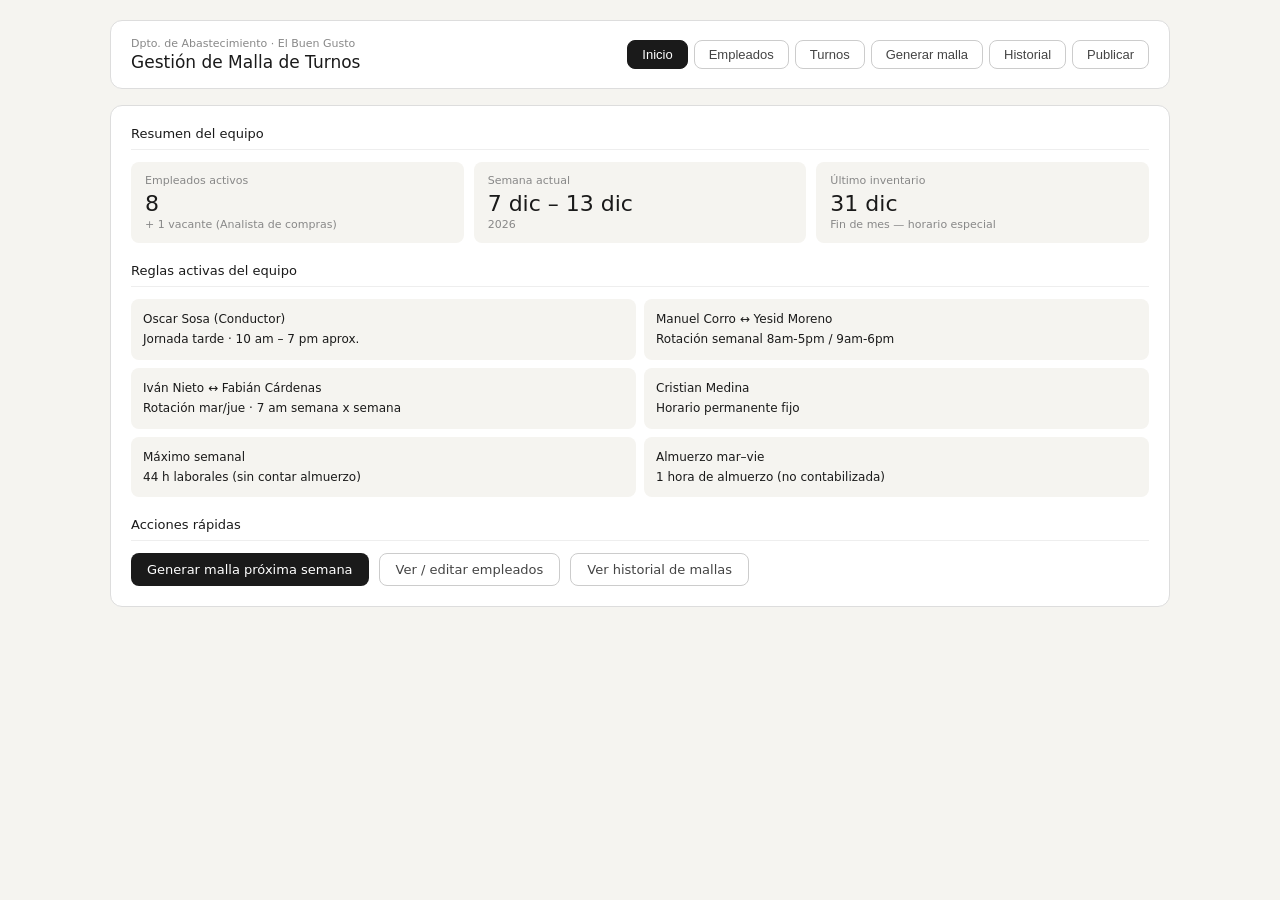
==== index.html @ f040bd60 "ajuste de bug y agregar responsive" ====
<!DOCTYPE html>
<html lang="es">
<head>
<meta charset="UTF-8">
<meta name="viewport" content="width=device-width, initial-scale=1.0">
<title>Malla de Turnos — Dpto. Abastecimiento</title>
<link rel="stylesheet" href="styles.css">
</head>
<body>
<div class="app">
<header>
  <div>
    <div style="font-size:11px;color:#888;margin-bottom:2px">Dpto. de Abastecimiento · El Buen Gusto</div>
    <h1>Gestión de Malla de Turnos</h1>
  </div>
  <div class="nav">
    <button class="active" onclick="showPanel('dashboard')">Inicio</button>
    <button onclick="showPanel('empleados')">Empleados</button>
    <button onclick="showPanel('turnos')">Turnos</button>
    <button onclick="showPanel('generar')">Generar malla</button>
    <button onclick="showPanel('historial')">Historial</button>
    <button onclick="showPanel('publicar')">Publicar</button>
  </div>
</header>

<div id="panel-dashboard" class="panel visible">
  <div class="section-title">Resumen del equipo</div>
  <div class="grid3" style="margin-bottom:20px">
    <div class="metric"><div class="metric-label">Empleados activos</div><div class="metric-val" id="m-activos">8</div><div class="metric-sub">+ 1 vacante (Analista de compras)</div></div>
    <div class="metric"><div class="metric-label">Semana actual</div><div class="metric-val" id="m-semana">26 May – 1 Jun</div><div class="metric-sub">2026</div></div>
    <div class="metric"><div class="metric-label">Último inventario</div><div class="metric-val" id="m-inventario">–</div><div class="metric-sub">Fin de mes — horario especial</div></div>
  </div>
  <div class="section-title">Reglas activas del equipo</div>
  <div style="display:grid;grid-template-columns:1fr 1fr;gap:8px;margin-bottom:20px">
    <div style="background:#f5f4f0;border-radius:8px;padding:10px 12px;font-size:12px;line-height:1.7"><b style="font-weight:500">Oscar Sosa (Conductor)</b><br>Jornada tarde · 10 am – 7 pm aprox.</div>
    <div style="background:#f5f4f0;border-radius:8px;padding:10px 12px;font-size:12px;line-height:1.7"><b style="font-weight:500">Manuel Corro ↔ Yesid Moreno</b><br>Rotación semanal 8am-5pm / 9am-6pm</div>
    <div style="background:#f5f4f0;border-radius:8px;padding:10px 12px;font-size:12px;line-height:1.7"><b style="font-weight:500">Iván Nieto ↔ Fabián Cárdenas</b><br>Rotación mar/jue · 7 am semana x semana</div>
    <div style="background:#f5f4f0;border-radius:8px;padding:10px 12px;font-size:12px;line-height:1.7"><b style="font-weight:500">Cristian Medina</b><br>Horario permanente fijo</div>
    <div style="background:#f5f4f0;border-radius:8px;padding:10px 12px;font-size:12px;line-height:1.7"><b style="font-weight:500">Máximo semanal</b><br>44 h laborales (sin contar almuerzo)</div>
    <div style="background:#f5f4f0;border-radius:8px;padding:10px 12px;font-size:12px;line-height:1.7"><b style="font-weight:500">Almuerzo mar–vie</b><br>1 hora de almuerzo (no contabilizada)</div>
  </div>
  <div class="section-title">Acciones rápidas</div>
  <div style="display:flex;gap:10px;flex-wrap:wrap">
    <button class="primary" onclick="showPanel('generar')">Generar malla próxima semana</button>
    <button class="secondary" onclick="showPanel('empleados')">Ver / editar empleados</button>
    <button class="secondary" onclick="showPanel('historial')">Ver historial de mallas</button>
  </div>
</div>

<div id="panel-empleados" class="panel">
  <div style="display:flex;justify-content:space-between;align-items:center;margin-bottom:14px">
    <div class="section-title" style="margin:0;border:none;padding:0">Equipo actual</div>
    <button class="primary" onclick="toggleAddEmp()">+ Agregar empleado</button>
  </div>
  <div id="add-emp-form" style="display:none;background:#f9f9f8;border-radius:10px;padding:16px;margin-bottom:14px;border:0.5px solid #ddd">
    <div class="section-title">Nuevo empleado</div>
    <div class="form-row cols2">
      <div><label>Nombre completo</label><input id="new-nombre" placeholder="Ej: Carlos Pérez"></div>
      <div><label>Cargo / Rol</label><input id="new-cargo" placeholder="Ej: Auxiliar logístico"></div>
    </div>
    <div class="form-row cols3">
      <div><label>Horario base (entrada)</label><select id="new-entrada">
        <option>6:00 am</option><option>7:00 am</option><option selected>8:00 am</option><option>9:00 am</option><option>10:00 am</option>
      </select></div>
      <div><label>Horario base (salida)</label><select id="new-salida">
        <option>2:00 pm</option><option>3:00 pm</option><option>4:00 pm</option><option selected>5:00 pm</option><option>6:00 pm</option><option>7:00 pm</option>
      </select></div>
      <div><label>Estado</label><select id="new-estado"><option>Activo</option><option>Vacante</option><option>Incapacidad</option></select></div>
    </div>
    <div class="form-row">
      <div><label>Regla especial (opcional)</label><input id="new-regla" placeholder="Ej: Rotación semanal con X · martes/jueves 7am · horario fijo · etc."></div>
    </div>
    <div style="display:flex;gap:8px">
      <button class="primary" onclick="addEmpleado()">Guardar empleado</button>
      <button class="secondary" onclick="toggleAddEmp()">Cancelar</button>
    </div>
  </div>
  <div id="emp-list"></div>
</div>

<div id="panel-turnos" class="panel">
  <div style="display:flex;justify-content:space-between;align-items:center;margin-bottom:14px">
    <div class="section-title" style="margin:0;border:none;padding:0">Catálogo de turnos</div>
    <button class="primary" onclick="toggleAddTurno()">+ Nuevo turno</button>
  </div>
  <div class="info-box" style="margin-bottom:14px">Los códigos de turno son internos — tú los ves en la gestión pero los empleados ven la hora de entrada, salida y si incluye almuerzo.</div>
  <div id="add-turno-form" style="display:none;background:#f9f9f8;border-radius:10px;padding:16px;margin-bottom:14px;border:0.5px solid #ddd">
    <div class="section-title">Nuevo turno</div>
    <div class="form-row cols3">
      <div><label>Código</label><input id="nt-codigo" placeholder="Ej: 13, T1, MAÑANA"></div>
      <div><label>Entrada</label><input id="nt-entrada" placeholder="Ej: 8am"></div>
      <div><label>Salida</label><input id="nt-salida" placeholder="Ej: 5pm"></div>
    </div>
    <div class="form-row cols3">
      <div><label>Horas laborales</label><input id="nt-horas" type="number" min="1" max="12" placeholder="8"></div>
      <div><label>¿Incluye almuerzo?</label><select id="nt-almuerzo"><option value="no">No (S/A)</option><option value="si">Sí (+1h almuerzo)</option></select></div>
      <div><label>Descripción</label><input id="nt-desc" placeholder="Ej: Turno estándar mañana"></div>
    </div>
    <div style="display:flex;gap:8px">
      <button class="primary" onclick="addTurno()">Guardar turno</button>
      <button class="secondary" onclick="toggleAddTurno()">Cancelar</button>
    </div>
  </div>
  <div id="turnos-list"></div>
</div>

<div id="panel-generar" class="panel">
  <div class="tab-bar">
    <button class="tab active" onclick="switchTab('config')">1 · Configurar</button>
    <button class="tab" onclick="switchTab('generar-ia')">2 · Generar con IA</button>
    <button class="tab" onclick="switchTab('revisar')">3 · Revisar y aprobar</button>
  </div>

  <div id="tab-config">
    <div class="section-title">Semana a planificar</div>
    <div class="form-row cols2" style="max-width:500px">
      <div><label>Fecha inicio (lunes)</label>
        <div class="date-field-wrap">
          <input type="text" id="fecha-inicio-display" placeholder="DD/MM/AAAA" maxlength="10" autocomplete="off" oninput="syncFecha(this,'fecha-inicio')">
          <div class="cal-btn" title="Abrir calendario">🗓
            <input type="date" id="fecha-inicio-picker" class="date-overlay" onchange="pickerToDisplay('fecha-inicio')">
          </div>
        </div>
        <input type="hidden" id="fecha-inicio">
      </div>
      <div><label>Fecha fin (domingo)</label>
        <div class="date-field-wrap">
          <input type="text" id="fecha-fin-display" placeholder="DD/MM/AAAA" maxlength="10" autocomplete="off" oninput="syncFecha(this,'fecha-fin')">
          <div class="cal-btn" title="Abrir calendario">🗓
            <input type="date" id="fecha-fin-picker" class="date-overlay" onchange="pickerToDisplay('fecha-fin')">
          </div>
        </div>
        <input type="hidden" id="fecha-fin">
      </div>
    </div>
    <div class="form-row" style="max-width:500px">
      <div><label>¿Es semana de inventario? (último día del mes)</label>
        <select id="es-inventario" onchange="toggleInventarioDia()">
          <option value="no">No</option>
          <option value="si">Sí — todos entran a las 6 am</option>
        </select>
      </div>
    </div>
    <div id="row-dia-inventario" style="display:none;max-width:500px">
      <div class="form-row">
        <div>
          <label>Día del inventario</label>
          <select id="dia-inventario">
            <option value="lunes">Lunes</option>
            <option value="martes">Martes</option>
            <option value="miercoles">Miércoles</option>
            <option value="jueves">Jueves</option>
            <option value="viernes">Viernes</option>
            <option value="sabado">Sábado</option>
            <option value="domingo">Domingo</option>
          </select>
          <div id="inventario-aviso" style="font-size:11px;margin-top:6px"></div>
        </div>
      </div>
    </div>
    <div class="form-row" style="max-width:500px">
      <div><label>Notas especiales para esta semana (vacaciones, incapacidades, eventos)</label>
        <input id="notas-semana" placeholder="Ej: Yesid en vacaciones lun-mié · Cristian incapacitado jueves"></div>
    </div>
    <div class="section-title" style="margin-top:16px">Turno de rotación esta semana</div>
    <div class="form-row cols2" style="max-width:500px">
      <div><label>Manuel Corro y Yesid Moreno</label>
        <select id="rot-manuel-yesid">
          <option value="A">Semana A — Manuel 8am-5pm · Yesid 9am-6pm</option>
          <option value="B">Semana B — Manuel 9am-6pm · Yesid 8am-5pm</option>
        </select>
      </div>
      <div><label>Iván Nieto y Fabián Cárdenas (mar/jue 7am)</label>
        <select id="rot-ivan-fabian">
          <option value="A">Semana A — Iván entra 7am mar/jue</option>
          <option value="B">Semana B — Fabián entra 7am mar/jue</option>
        </select>
      </div>
    </div>
    <button class="primary" style="margin-top:8px" onclick="goToGenerar()">Continuar → Generar con IA</button>
  </div>

  <div id="tab-generar-ia" style="display:none">
    <div class="info-box" id="config-resumen"></div>
    <button class="primary" onclick="generarMalla()" id="btn-generar">Generar malla con IA</button>
    <div id="gen-status" style="margin-top:14px"></div>
    <div id="gen-output" style="display:none;margin-top:14px">
      <div class="section-title">Respuesta de la IA</div>
      <div class="ai-output" id="ai-raw"></div>
      <button class="secondary" onclick="switchTab('revisar')">Ver malla visual →</button>
    </div>
  </div>

  <div id="tab-revisar" style="display:none">
    <div id="revisar-content">
      <div class="warn-box">Primero genera la malla en el paso anterior.</div>
    </div>
  </div>
</div>

<div id="panel-historial" class="panel">
  <div class="section-title">Mallas publicadas</div>
  <div id="historial-list">
    <div style="color:#888;font-size:13px;padding:20px 0">Aún no hay mallas aprobadas. Genera y aprueba tu primera malla para verla aquí.</div>
  </div>
</div>

<div id="panel-publicar" class="panel">
  <div class="section-title">Estado de la conexión con Google Sheets</div>
  <div style="display:flex;align-items:center;gap:12px;margin-bottom:20px;background:#f5f4f0;border-radius:10px;padding:14px 16px;flex-wrap:wrap">
    <div style="flex:1">
      <div style="font-size:13px;font-weight:500;margin-bottom:2px">Google Sheets conectado</div>
      <div style="font-size:12px;color:#888">Malla de Turnos — Abastecimiento 2026 · dircompras@elbuengusto.com.co</div>
    </div>
    <button id="btn-test" class="secondary" onclick="probarConexion()" style="white-space:nowrap">Probar conexión</button>
    <a href="https://docs.google.com/spreadsheets/d/16LkvSU6xDM6yvaTgbmUaOcSsGrAppBAL0RHpSMcsj7w/edit" target="_blank" style="display:inline-flex;align-items:center;gap:6px;padding:8px 14px;font-size:13px;color:#185FA5;border:0.5px solid #B5D4F4;border-radius:8px;text-decoration:none;background:#E6F1FB;white-space:nowrap">Abrir Sheets →</a>
    <div id="conexion-status" style="width:100%;font-size:12px;margin-top:4px"></div>
  </div>

  <div class="section-title">Flujo semanal — cómo funciona</div>
  <div class="steps">
    <div class="step"><div class="step-num">1</div><div class="step-content"><div class="step-title">Cada viernes o sábado</div><div class="step-desc">Abre esta app, ve a "Generar malla", configura la semana siguiente con las fechas, rotaciones y notas especiales (vacaciones, incapacidades).</div></div></div>
    <div class="step"><div class="step-num">2</div><div class="step-content"><div class="step-title">Generar con IA</div><div class="step-desc">Haz clic en "Generar malla con IA". En segundos te muestra la malla completa respetando las 44h, rotaciones y todas las reglas del equipo.</div></div></div>
    <div class="step"><div class="step-num">3</div><div class="step-content"><div class="step-title">Revisar y aprobar</div><div class="step-desc">Revisa la tabla visual. Si algo no está bien, pídele corrección a la IA o regresa a ajustar las notas. Si todo está bien, clic en "Aprobar y publicar en Sheets".</div></div></div>
    <div class="step"><div class="step-num">4</div><div class="step-content"><div class="step-title">Publicación automática</div><div class="step-desc">La app envía la malla al Google Sheets automáticamente — se crea una hoja nueva con el nombre de la semana, con colores, cargos y totales de horas. Sin copiar ni pegar nada.</div></div></div>
    <div class="step"><div class="step-num">5</div><div class="step-content"><div class="step-title">Compartir con el equipo</div><div class="step-desc">El link de tu Sheets es siempre el mismo. Compártelo en el grupo de WhatsApp como mensaje fijado. Cada semana la nueva pestaña aparece automáticamente y cualquier empleado la ve desde el celular sin necesitar cuenta de Google.</div></div></div>
  </div>

  <div class="section-title" style="margin-top:4px">Link permanente para compartir con el equipo</div>
  <div style="background:#f5f4f0;border-radius:8px;padding:12px 14px;display:flex;align-items:center;gap:10px;flex-wrap:wrap;margin-bottom:16px">
    <div style="flex:1;font-size:12px;color:#555;font-family:monospace;word-break:break-all">https://docs.google.com/spreadsheets/d/16LkvSU6xDM6yvaTgbmUaOcSsGrAppBAL0RHpSMcsj7w/edit</div>
    <button class="copy-btn" onclick="navigator.clipboard.writeText('https://docs.google.com/spreadsheets/d/16LkvSU6xDM6yvaTgbmUaOcSsGrAppBAL0RHpSMcsj7w/edit').then(()=>alert('Link copiado'))">Copiar link</button>
  </div>
  <div class="info-box">Para que los empleados no necesiten cuenta de Google, ve al Sheets → <b>Archivo → Compartir → Publicar en la web</b> → selecciona "Toda la hoja de cálculo" → Publicar. Ese link secundario funciona sin login desde cualquier celular.</div>
</div>

</div>

<script>
const EMPLEADOS_KEY = 'malla_empleados_v2';
const HISTORIAL_KEY = 'malla_historial_v1';
const ROT_KEY = 'malla_rotacion_v1';
const APPS_SCRIPT_URL = 'https://script.google.com/macros/s/AKfycbxX9LaIAcbNFhMLWdxZDDY7dY80j8aAupf8DpRVqoK2E6OkIXo6-l2ujbC7uXpqUWg5/exec';
const SHEETS_URL = 'https://docs.google.com/spreadsheets/d/16LkvSU6xDM6yvaTgbmUaOcSsGrAppBAL0RHpSMcsj7w/edit';

const MESES_CORTO = ['ene','feb','mar','abr','may','jun','jul','ago','sep','oct','nov','dic'];
const MESES_LARGO = ['enero','febrero','marzo','abril','mayo','junio','julio','agosto','septiembre','octubre','noviembre','diciembre'];
function fmtCorto(d) {
  const dt = typeof d === 'string' ? new Date(d + 'T12:00:00') : d;
  return dt.getDate() + ' ' + MESES_CORTO[dt.getMonth()];
}
function fmtLargo(d) {
  const dt = typeof d === 'string' ? new Date(d + 'T12:00:00') : d;
  return dt.getDate() + ' de ' + MESES_LARGO[dt.getMonth()] + ' de ' + dt.getFullYear();
}

function setFecha(hiddenId, iso) {
  document.getElementById(hiddenId).value = iso;
  const [y, m, d] = iso.split('-');
  document.getElementById(hiddenId + '-display').value = d + '/' + m + '/' + y;
  const picker = document.getElementById(hiddenId + '-picker');
  if (picker) picker.value = iso;
}
function pickerToDisplay(baseId) {
  const picker = document.getElementById(baseId + '-picker');
  if (!picker.value) return;
  const [y, m, d] = picker.value.split('-');
  document.getElementById(baseId + '-display').value = d + '/' + m + '/' + y;
  document.getElementById(baseId).value = picker.value;
}
function syncFecha(input, hiddenId) {
  let v = input.value.replace(/[^\d]/g, '');
  if (v.length > 2) v = v.slice(0, 2) + '/' + v.slice(2);
  if (v.length > 5) v = v.slice(0, 5) + '/' + v.slice(5, 9);
  input.value = v;
  const parts = v.split('/');
  if (parts.length === 3 && parts[2].length === 4) {
    const iso = parts[2] + '-' + parts[1].padStart(2, '0') + '-' + parts[0].padStart(2, '0');
    document.getElementById(hiddenId).value = iso;
  } else {
    document.getElementById(hiddenId).value = '';
  }
}

const TURNOS = {
  '13': {label:'8am-5pm', horas:8, almuerzo:true},
  '14': {label:'7am-3pm', horas:8, almuerzo:false},
  '15': {label:'8am-4pm', horas:7, almuerzo:true},
  '16': {label:'8am-2pm', horas:6, almuerzo:false},
  '17': {label:'7am-1pm', horas:6, almuerzo:false},
  '26': {label:'4am-12pm', horas:8, almuerzo:false},
  '28': {label:'6am-3pm', horas:8, almuerzo:true},
  '41': {label:'8am-12pm', horas:4, almuerzo:false},
  '42': {label:'6am-2pm', horas:8, almuerzo:false},
  '45': {label:'8am-6pm', horas:9, almuerzo:true},
  '46': {label:'7am-5pm', horas:9, almuerzo:true},
  '52': {label:'7am-4pm', horas:8, almuerzo:true},
  '54': {label:'7am-12pm', horas:5, almuerzo:false},
  '56': {label:'8am-3pm', horas:6, almuerzo:true},
  '57': {label:'6am-4pm', horas:9, almuerzo:true},
  '58': {label:'12pm-6pm', horas:6, almuerzo:false},
  '60': {label:'9am-6pm', horas:8, almuerzo:true},
  'D':  {label:'Descanso', horas:0, almuerzo:false},
  'V':  {label:'Vacaciones', horas:0, almuerzo:false},
  'F':  {label:'Día familia', horas:0, almuerzo:false},
  'C':  {label:'Compensatorio', horas:0, almuerzo:false},
  'INVENT':{label:'Inventario 6am', horas:8, almuerzo:false},
};

const EMPLEADOS_DEFAULT = [
  {id:1, nombre:'Álvaro Ramos', cargo:'Coordinador / Supervisor', entrada:'7:00 am', salida:'4:00 pm', estado:'Activo', regla:'Horario estándar', color:'#B5D4F4'},
  {id:2, nombre:'Iván Nieto', cargo:'Auxiliar logístico', entrada:'8:00 am', salida:'5:00 pm', estado:'Activo', regla:'Rotación mar/jue 7am con Fabián · semana por semana', color:'#9FE1CB'},
  {id:3, nombre:'Fabián Cárdenas', cargo:'Auxiliar logístico', entrada:'8:00 am', salida:'5:00 pm', estado:'Activo', regla:'Rotación mar/jue 7am con Iván · semana por semana', color:'#9FE1CB'},
  {id:4, nombre:'Yesid Moreno', cargo:'Auxiliar logístico', entrada:'8:00 am', salida:'5:00 pm', estado:'Activo', regla:'Rotación semanal 8am-5pm / 9am-6pm con Manuel', color:'#FAC775'},
  {id:5, nombre:'Segundo José Briceño', cargo:'Auxiliar logístico', entrada:'8:00 am', salida:'5:00 pm', estado:'Activo', regla:'Horario estándar', color:'#CCC'},
  {id:6, nombre:'Cristian Medina', cargo:'Auxiliar logístico', entrada:'8:00 am', salida:'5:00 pm', estado:'Activo', regla:'Horario permanente fijo · no rota', color:'#AFA9EC'},
  {id:7, nombre:'Manuel Corro', cargo:'Auxiliar logístico', entrada:'8:00 am', salida:'5:00 pm', estado:'Activo', regla:'Rotación semanal 8am-5pm / 9am-6pm con Yesid', color:'#FAC775'},
  {id:8, nombre:'Oscar Sosa', cargo:'Conductor', entrada:'10:00 am', salida:'7:00 pm', estado:'Activo', regla:'Jornada tarde permanente · 10am-7pm aprox.', color:'#F5C4B3'},
  {id:9, nombre:'Vacante — Analista de compras', cargo:'Analista de compras', entrada:'-', salida:'-', estado:'Vacante', regla:'Reemplaza a Yulieth Andrea Brieño', color:'#F09595'},
];

const TURNOS_KEY = 'malla_turnos_cat_v1';

const TURNOS_DEFAULT = [
  {codigo:'13', entrada:'8am', salida:'5pm', horas:8, almuerzo:true,  desc:'Turno estándar mañana'},
  {codigo:'14', entrada:'7am', salida:'3pm', horas:8, almuerzo:false, desc:'Turno temprano S/A'},
  {codigo:'15', entrada:'8am', salida:'4pm', horas:7, almuerzo:true,  desc:'Turno corto mañana'},
  {codigo:'16', entrada:'8am', salida:'2pm', horas:6, almuerzo:false, desc:'Medio turno mañana'},
  {codigo:'17', entrada:'7am', salida:'1pm', horas:6, almuerzo:false, desc:'Medio turno temprano'},
  {codigo:'26', entrada:'4am', salida:'12pm',horas:8, almuerzo:false, desc:'Turno madrugada'},
  {codigo:'28', entrada:'6am', salida:'3pm', horas:8, almuerzo:true,  desc:'Turno madrugada largo'},
  {codigo:'41', entrada:'8am', salida:'12pm',horas:4, almuerzo:false, desc:'Medio día mañana'},
  {codigo:'42', entrada:'6am', salida:'2pm', horas:8, almuerzo:false, desc:'Turno 6am S/A'},
  {codigo:'45', entrada:'8am', salida:'6pm', horas:9, almuerzo:true,  desc:'Turno largo mañana'},
  {codigo:'46', entrada:'7am', salida:'5pm', horas:9, almuerzo:true,  desc:'Turno largo 7am'},
  {codigo:'52', entrada:'7am', salida:'4pm', horas:8, almuerzo:true,  desc:'Turno 7am estándar'},
  {codigo:'54', entrada:'7am', salida:'12pm',horas:5, almuerzo:false, desc:'Turno corto 7am'},
  {codigo:'56', entrada:'8am', salida:'3pm', horas:6, almuerzo:true,  desc:'Turno 8am corto almuerzo'},
  {codigo:'57', entrada:'6am', salida:'4pm', horas:9, almuerzo:true,  desc:'Turno largo 6am'},
  {codigo:'58', entrada:'12pm',salida:'6pm', horas:6, almuerzo:false, desc:'Turno tarde S/A'},
  {codigo:'60', entrada:'9am', salida:'6pm', horas:8, almuerzo:true,  desc:'Turno 9am estándar'},
  {codigo:'D',  entrada:'-',   salida:'-',   horas:0, almuerzo:false, desc:'Descanso'},
  {codigo:'V',  entrada:'-',   salida:'-',   horas:0, almuerzo:false, desc:'Vacaciones'},
  {codigo:'F',  entrada:'-',   salida:'-',   horas:0, almuerzo:false, desc:'Día de la familia'},
  {codigo:'C',  entrada:'-',   salida:'-',   horas:0, almuerzo:false, desc:'Compensatorio'},
  {codigo:'INVENT',entrada:'6am',salida:'?', horas:8, almuerzo:false, desc:'Inventario fin de mes'},
];

function loadTurnos() {
  try { const s = localStorage.getItem(TURNOS_KEY); return s ? JSON.parse(s) : null; } catch(e){ return null; }
}
function saveTurnos(t) {
  try { localStorage.setItem(TURNOS_KEY, JSON.stringify(t)); } catch(e){}
}

let catalogoTurnos = loadTurnos() || JSON.parse(JSON.stringify(TURNOS_DEFAULT));

function getTurno(codigo) {
  return catalogoTurnos.find(t => t.codigo === String(codigo)) || {codigo, entrada:'-', salida:'-', horas:0, almuerzo:false, desc:codigo};
}

function toggleAddTurno() {
  const f = document.getElementById('add-turno-form');
  f.style.display = f.style.display === 'none' ? 'block' : 'none';
}

function addTurno() {
  const codigo = document.getElementById('nt-codigo').value.trim();
  const entrada = document.getElementById('nt-entrada').value.trim();
  const salida = document.getElementById('nt-salida').value.trim();
  const horas = parseInt(document.getElementById('nt-horas').value) || 0;
  const almuerzo = document.getElementById('nt-almuerzo').value === 'si';
  const desc = document.getElementById('nt-desc').value.trim();
  if (!codigo || !entrada || !salida) { alert('Completa código, entrada y salida'); return; }
  const existing = catalogoTurnos.findIndex(t => t.codigo === codigo);
  const turno = {codigo, entrada, salida, horas, almuerzo, desc};
  if (existing >= 0) catalogoTurnos[existing] = turno;
  else catalogoTurnos.push(turno);
  saveTurnos(catalogoTurnos);
  renderTurnos();
  document.getElementById('add-turno-form').style.display = 'none';
  ['nt-codigo','nt-entrada','nt-salida','nt-horas','nt-desc'].forEach(id => document.getElementById(id).value = '');
}

function deleteTurno(codigo) {
  const especiales = ['D','V','F','C','INVENT'];
  if (especiales.includes(codigo)) { alert('Los códigos especiales (D, V, F, C, INVENT) no se pueden eliminar.'); return; }
  if (!confirm(`¿Eliminar el turno ${codigo}?`)) return;
  catalogoTurnos = catalogoTurnos.filter(t => t.codigo !== codigo);
  saveTurnos(catalogoTurnos);
  renderTurnos();
}

function renderTurnos() {
  const list = document.getElementById('turnos-list');
  const especiales = ['D','V','F','C','INVENT'];
  const laborales = catalogoTurnos.filter(t => !especiales.includes(t.codigo));
  const special = catalogoTurnos.filter(t => especiales.includes(t.codigo));

  const renderGroup = (items, titulo) => {
    if (!items.length) return '';
    return `<div style="margin-bottom:16px">
      <div style="font-size:11px;font-weight:500;color:#888;text-transform:uppercase;letter-spacing:0.05em;margin-bottom:8px">${titulo}</div>
      <table>
        <thead><tr>
          <th style="width:60px">Código</th>
          <th>Entrada</th><th>Salida</th>
          <th>Horas lab.</th><th>Almuerzo</th><th>Descripción</th><th></th>
        </tr></thead>
        <tbody>
          ${items.map(t => `<tr>
            <td><span class="badge badge-gray" style="font-family:monospace;font-size:11px">${t.codigo}</span></td>
            <td style="font-weight:500">${t.entrada}</td>
            <td style="font-weight:500">${t.salida}</td>
            <td>${t.horas > 0 ? t.horas + 'h' : '—'}</td>
            <td>${t.almuerzo ? '<span class="badge badge-teal">+1h alm.</span>' : '<span class="badge badge-gray">S/A</span>'}</td>
            <td style="color:#666">${t.desc || ''}</td>
            <td>${especiales.includes(t.codigo) ? '' : `<button class="danger" onclick="deleteTurno('${t.codigo}')">Eliminar</button>`}</td>
          </tr>`).join('')}
        </tbody>
      </table>
    </div>`;
  };

  list.innerHTML = renderGroup(laborales, 'Turnos laborales') + renderGroup(special, 'Códigos especiales');
}
function loadEmpleados() {
  try { const s = localStorage.getItem(EMPLEADOS_KEY); return s ? JSON.parse(s) : null; } catch(e){ return null; }
}
function saveEmpleados(emp) {
  try { localStorage.setItem(EMPLEADOS_KEY, JSON.stringify(emp)); } catch(e){}
}
const HISTORIAL_PRELOADED = [{"id":20260427,"fechaInicio":"2026-04-27","fechaFin":"2026-05-03","semana":"27 Apr - 3 May 2026","aprobada":"27/04/2026","data":{"semana":"27 Apr - 3 May 2026","turnos":{"ALVARO RAMOS":{"lunes":{"codigo":"52","entrada":"7am","salida":"4pm","horas":8,"almuerzo":false},"martes":{"codigo":"52","entrada":"7am","salida":"4pm","horas":8,"almuerzo":true},"miercoles":{"codigo":"26","entrada":"4am","salida":"12pm","horas":8,"almuerzo":true},"jueves":{"codigo":"52","entrada":"7am","salida":"4pm","horas":8,"almuerzo":true},"viernes":{"codigo":"D","entrada":"-","salida":"-","horas":0,"almuerzo":false},"sabado":{"codigo":"D","entrada":"-","salida":"-","horas":0,"almuerzo":false},"domingo":{"codigo":"D","entrada":"-","salida":"-","horas":0,"almuerzo":false},"total_horas":32},"IVAN NIETO":{"lunes":{"codigo":"13","entrada":"8am","salida":"5pm","horas":8,"almuerzo":false},"martes":{"codigo":"15","entrada":"8am","salida":"4pm","horas":7,"almuerzo":true},"miercoles":{"codigo":"13","entrada":"8am","salida":"5pm","horas":8,"almuerzo":true},"jueves":{"codigo":"52","entrada":"7am","salida":"4pm","horas":8,"almuerzo":true},"viernes":{"codigo":"D","entrada":"-","salida":"-","horas":0,"almuerzo":false},"sabado":{"codigo":"D","entrada":"-","salida":"-","horas":0,"almuerzo":false},"domingo":{"codigo":"D","entrada":"-","salida":"-","horas":0,"almuerzo":false},"total_horas":31},"FABIAN CARDENAS":{"lunes":{"codigo":"13","entrada":"8am","salida":"5pm","horas":8,"almuerzo":false},"martes":{"codigo":"15","entrada":"8am","salida":"4pm","horas":7,"almuerzo":true},"miercoles":{"codigo":"28","entrada":"6am","salida":"3pm","horas":8,"almuerzo":true},"jueves":{"codigo":"16","entrada":"8am","salida":"2pm","horas":6,"almuerzo":true},"viernes":{"codigo":"D","entrada":"-","salida":"-","horas":0,"almuerzo":false},"sabado":{"codigo":"D","entrada":"-","salida":"-","horas":0,"almuerzo":false},"domingo":{"codigo":"D","entrada":"-","salida":"-","horas":0,"almuerzo":false},"total_horas":29},"YULIETH ANDREA BRIEÑO":{"lunes":{"codigo":"13","entrada":"8am","salida":"5pm","horas":8,"almuerzo":false},"martes":{"codigo":"15","entrada":"8am","salida":"4pm","horas":7,"almuerzo":true},"miercoles":{"codigo":"13","entrada":"8am","salida":"5pm","horas":8,"almuerzo":true},"jueves":{"codigo":"20","entrada":"-","salida":"-","horas":7,"almuerzo":true},"viernes":{"codigo":"D","entrada":"-","salida":"-","horas":0,"almuerzo":false},"sabado":{"codigo":"D","entrada":"-","salida":"-","horas":0,"almuerzo":false},"domingo":{"codigo":"D","entrada":"-","salida":"-","horas":0,"almuerzo":false},"total_horas":30},"YESID MORENO":{"lunes":{"codigo":"4","entrada":"-","salida":"-","horas":8,"almuerzo":false},"martes":{"codigo":"15","entrada":"8am","salida":"4pm","horas":7,"almuerzo":true},"miercoles":{"codigo":"25","entrada":"-","salida":"-","horas":0,"almuerzo":false},"jueves":{"codigo":"16","entrada":"8am","salida":"2pm","horas":6,"almuerzo":true},"viernes":{"codigo":"D","entrada":"-","salida":"-","horas":0,"almuerzo":false},"sabado":{"codigo":"D","entrada":"-","salida":"-","horas":0,"almuerzo":false},"domingo":{"codigo":"D","entrada":"-","salida":"-","horas":0,"almuerzo":false},"total_horas":21},"SEGUNDO JOSE BRICEÑO":{"lunes":{"codigo":"52","entrada":"7am","salida":"4pm","horas":8,"almuerzo":false},"martes":{"codigo":"15","entrada":"8am","salida":"4pm","horas":7,"almuerzo":true},"miercoles":{"codigo":"1","entrada":"-","salida":"-","horas":8,"almuerzo":true},"jueves":{"codigo":"16","entrada":"8am","salida":"2pm","horas":6,"almuerzo":true},"viernes":{"codigo":"D","entrada":"-","salida":"-","horas":0,"almuerzo":false},"sabado":{"codigo":"D","entrada":"-","salida":"-","horas":0,"almuerzo":false},"domingo":{"codigo":"D","entrada":"-","salida":"-","horas":0,"almuerzo":false},"total_horas":29},"CRISTIAN MEDINA":{"lunes":{"codigo":"13","entrada":"8am","salida":"5pm","horas":8,"almuerzo":false},"martes":{"codigo":"15","entrada":"8am","salida":"4pm","horas":7,"almuerzo":true},"miercoles":{"codigo":"13","entrada":"8am","salida":"5pm","horas":8,"almuerzo":true},"jueves":{"codigo":"20","entrada":"-","salida":"-","horas":7,"almuerzo":true},"viernes":{"codigo":"D","entrada":"-","salida":"-","horas":0,"almuerzo":false},"sabado":{"codigo":"D","entrada":"-","salida":"-","horas":0,"almuerzo":false},"domingo":{"codigo":"D","entrada":"-","salida":"-","horas":0,"almuerzo":false},"total_horas":30},"MANUEL CORRO":{"lunes":{"codigo":"4","entrada":"-","salida":"-","horas":8,"almuerzo":false},"martes":{"codigo":"15","entrada":"8am","salida":"4pm","horas":7,"almuerzo":true},"miercoles":{"codigo":"25","entrada":"-","salida":"-","horas":0,"almuerzo":false},"jueves":{"codigo":"16","entrada":"8am","salida":"2pm","horas":6,"almuerzo":true},"viernes":{"codigo":"D","entrada":"-","salida":"-","horas":0,"almuerzo":false},"sabado":{"codigo":"D","entrada":"-","salida":"-","horas":0,"almuerzo":false},"domingo":{"codigo":"D","entrada":"-","salida":"-","horas":0,"almuerzo":false},"total_horas":21},"NIDIA MANCIPE PAEZ":{"lunes":{"codigo":"13","entrada":"8am","salida":"5pm","horas":8,"almuerzo":false},"martes":{"codigo":"41","entrada":"8am","salida":"12pm","horas":4,"almuerzo":false},"miercoles":{"codigo":"13","entrada":"8am","salida":"5pm","horas":8,"almuerzo":true},"jueves":{"codigo":"13","entrada":"8am","salida":"5pm","horas":8,"almuerzo":true},"viernes":{"codigo":"D","entrada":"-","salida":"-","horas":0,"almuerzo":false},"sabado":{"codigo":"D","entrada":"-","salida":"-","horas":0,"almuerzo":false},"domingo":{"codigo":"D","entrada":"-","salida":"-","horas":0,"almuerzo":false},"total_horas":28}},"advertencias":[],"resumen":"Malla importada del archivo histórico Excel."},"raw":""},{"id":20260420,"fechaInicio":"2026-04-20","fechaFin":"2026-04-26","semana":"20 Apr - 26 Apr 2026","aprobada":"20/04/2026","data":{"semana":"20 Apr - 26 Apr 2026","turnos":{"ALVARO RAMOS":{"lunes":{"codigo":"52","entrada":"7am","salida":"4pm","horas":8,"almuerzo":false},"martes":{"codigo":"52","entrada":"7am","salida":"4pm","horas":8,"almuerzo":true},"miercoles":{"codigo":"26","entrada":"4am","salida":"12pm","horas":8,"almuerzo":true},"jueves":{"codigo":"52","entrada":"7am","salida":"4pm","horas":8,"almuerzo":true},"viernes":{"codigo":"52","entrada":"7am","salida":"4pm","horas":8,"almuerzo":true},"sabado":{"codigo":"41","entrada":"8am","salida":"12pm","horas":4,"almuerzo":false},"domingo":{"codigo":"D","entrada":"-","salida":"-","horas":0,"almuerzo":false},"total_horas":44},"IVAN NIETO":{"lunes":{"codigo":"26","entrada":"4am","salida":"12pm","horas":8,"almuerzo":false},"martes":{"codigo":"13","entrada":"8am","salida":"5pm","horas":8,"almuerzo":true},"miercoles":{"codigo":"13","entrada":"8am","salida":"5pm","horas":8,"almuerzo":true},"jueves":{"codigo":"13","entrada":"8am","salida":"5pm","horas":8,"almuerzo":true},"viernes":{"codigo":"13","entrada":"8am","salida":"5pm","horas":8,"almuerzo":true},"sabado":{"codigo":"41","entrada":"8am","salida":"12pm","horas":4,"almuerzo":false},"domingo":{"codigo":"D","entrada":"-","salida":"-","horas":0,"almuerzo":false},"total_horas":44},"FABIAN CARDENAS":{"lunes":{"codigo":"4","entrada":"-","salida":"-","horas":8,"almuerzo":false},"martes":{"codigo":"52","entrada":"7am","salida":"4pm","horas":8,"almuerzo":true},"miercoles":{"codigo":"13","entrada":"8am","salida":"5pm","horas":8,"almuerzo":true},"jueves":{"codigo":"13","entrada":"8am","salida":"5pm","horas":8,"almuerzo":true},"viernes":{"codigo":"13","entrada":"8am","salida":"5pm","horas":8,"almuerzo":true},"sabado":{"codigo":"41","entrada":"8am","salida":"12pm","horas":4,"almuerzo":false},"domingo":{"codigo":"D","entrada":"-","salida":"-","horas":0,"almuerzo":false},"total_horas":44},"YULIETH ANDREA BRIEÑO":{"lunes":{"codigo":"D","entrada":"-","salida":"-","horas":0,"almuerzo":false},"martes":{"codigo":"13","entrada":"8am","salida":"5pm","horas":8,"almuerzo":true},"miercoles":{"codigo":"13","entrada":"8am","salida":"5pm","horas":8,"almuerzo":true},"jueves":{"codigo":"13","entrada":"8am","salida":"5pm","horas":8,"almuerzo":true},"viernes":{"codigo":"13","entrada":"8am","salida":"5pm","horas":8,"almuerzo":true},"sabado":{"codigo":"41","entrada":"8am","salida":"12pm","horas":4,"almuerzo":false},"domingo":{"codigo":"D","entrada":"-","salida":"-","horas":0,"almuerzo":false},"total_horas":36},"YESID MORENO":{"lunes":{"codigo":"26","entrada":"4am","salida":"12pm","horas":8,"almuerzo":false},"martes":{"codigo":"13","entrada":"8am","salida":"5pm","horas":8,"almuerzo":true},"miercoles":{"codigo":"13","entrada":"8am","salida":"5pm","horas":8,"almuerzo":true},"jueves":{"codigo":"13","entrada":"8am","salida":"5pm","horas":8,"almuerzo":true},"viernes":{"codigo":"13","entrada":"8am","salida":"5pm","horas":8,"almuerzo":true},"sabado":{"codigo":"41","entrada":"8am","salida":"12pm","horas":4,"almuerzo":false},"domingo":{"codigo":"D","entrada":"-","salida":"-","horas":0,"almuerzo":false},"total_horas":44},"SEGUNDO JOSE BRICEÑO":{"lunes":{"codigo":"2","entrada":"-","salida":"-","horas":8,"almuerzo":false},"martes":{"codigo":"60","entrada":"9am","salida":"6pm","horas":8,"almuerzo":true},"miercoles":{"codigo":"60","entrada":"9am","salida":"6pm","horas":8,"almuerzo":true},"jueves":{"codigo":"60","entrada":"9am","salida":"6pm","horas":8,"almuerzo":true},"viernes":{"codigo":"60","entrada":"9am","salida":"6pm","horas":8,"almuerzo":true},"sabado":{"codigo":"19","entrada":"-","salida":"-","horas":4,"almuerzo":false},"domingo":{"codigo":"D","entrada":"-","salida":"-","horas":0,"almuerzo":false},"total_horas":44},"CRISTIAN MEDINA":{"lunes":{"codigo":"4","entrada":"-","salida":"-","horas":8,"almuerzo":false},"martes":{"codigo":"13","entrada":"8am","salida":"5pm","horas":8,"almuerzo":true},"miercoles":{"codigo":"13","entrada":"8am","salida":"5pm","horas":8,"almuerzo":true},"jueves":{"codigo":"13","entrada":"8am","salida":"5pm","horas":8,"almuerzo":true},"viernes":{"codigo":"13","entrada":"8am","salida":"5pm","horas":8,"almuerzo":true},"sabado":{"codigo":"41","entrada":"8am","salida":"12pm","horas":4,"almuerzo":false},"domingo":{"codigo":"D","entrada":"-","salida":"-","horas":0,"almuerzo":false},"total_horas":44},"MANUEL CORRO":{"lunes":{"codigo":"26","entrada":"4am","salida":"12pm","horas":8,"almuerzo":false},"martes":{"codigo":"52","entrada":"7am","salida":"4pm","horas":8,"almuerzo":true},"miercoles":{"codigo":"13","entrada":"8am","salida":"5pm","horas":8,"almuerzo":true},"jueves":{"codigo":"13","entrada":"8am","salida":"5pm","horas":8,"almuerzo":true},"viernes":{"codigo":"13","entrada":"8am","salida":"5pm","horas":8,"almuerzo":true},"sabado":{"codigo":"41","entrada":"8am","salida":"12pm","horas":4,"almuerzo":false},"domingo":{"codigo":"D","entrada":"-","salida":"-","horas":0,"almuerzo":false},"total_horas":44},"NIDIA MANCIPE PAEZ":{"lunes":{"codigo":"D","entrada":"-","salida":"-","horas":0,"almuerzo":false},"martes":{"codigo":"D","entrada":"-","salida":"-","horas":0,"almuerzo":false},"miercoles":{"codigo":"D","entrada":"-","salida":"-","horas":0,"almuerzo":false},"jueves":{"codigo":"D","entrada":"-","salida":"-","horas":0,"almuerzo":false},"viernes":{"codigo":"D","entrada":"-","salida":"-","horas":0,"almuerzo":false},"sabado":{"codigo":"D","entrada":"-","salida":"-","horas":0,"almuerzo":false},"domingo":{"codigo":"D","entrada":"-","salida":"-","horas":0,"almuerzo":false},"total_horas":0}},"advertencias":[],"resumen":"Malla importada del archivo histórico Excel."},"raw":""},{"id":20260413,"fechaInicio":"2026-04-13","fechaFin":"2026-04-19","semana":"13 Apr - 19 Apr 2026","aprobada":"13/04/2026","data":{"semana":"13 Apr - 19 Apr 2026","turnos":{"ALVARO RAMOS":{"lunes":{"codigo":"52","entrada":"7am","salida":"4pm","horas":8,"almuerzo":false},"martes":{"codigo":"52","entrada":"7am","salida":"4pm","horas":8,"almuerzo":true},"miercoles":{"codigo":"26","entrada":"4am","salida":"12pm","horas":8,"almuerzo":true},"jueves":{"codigo":"52","entrada":"7am","salida":"4pm","horas":8,"almuerzo":true},"viernes":{"codigo":"52","entrada":"7am","salida":"4pm","horas":8,"almuerzo":true},"sabado":{"codigo":"41","entrada":"8am","salida":"12pm","horas":4,"almuerzo":false},"domingo":{"codigo":"D","entrada":"-","salida":"-","horas":0,"almuerzo":false},"total_horas":44},"IVAN NIETO":{"lunes":{"codigo":"13","entrada":"8am","salida":"5pm","horas":8,"almuerzo":false},"martes":{"codigo":"52","entrada":"7am","salida":"4pm","horas":8,"almuerzo":true},"miercoles":{"codigo":"13","entrada":"8am","salida":"5pm","horas":8,"almuerzo":true},"jueves":{"codigo":"52","entrada":"7am","salida":"4pm","horas":8,"almuerzo":true},"viernes":{"codigo":"13","entrada":"8am","salida":"5pm","horas":8,"almuerzo":true},"sabado":{"codigo":"41","entrada":"8am","salida":"12pm","horas":4,"almuerzo":false},"domingo":{"codigo":"D","entrada":"-","salida":"-","horas":0,"almuerzo":false},"total_horas":44},"FABIAN CARDENAS":{"lunes":{"codigo":"52","entrada":"7am","salida":"4pm","horas":8,"almuerzo":false},"martes":{"codigo":"13","entrada":"8am","salida":"5pm","horas":8,"almuerzo":true},"miercoles":{"codigo":"13","entrada":"8am","salida":"5pm","horas":8,"almuerzo":true},"jueves":{"codigo":"13","entrada":"8am","salida":"5pm","horas":8,"almuerzo":true},"viernes":{"codigo":"13","entrada":"8am","salida":"5pm","horas":8,"almuerzo":true},"sabado":{"codigo":"41","entrada":"8am","salida":"12pm","horas":4,"almuerzo":false},"domingo":{"codigo":"D","entrada":"-","salida":"-","horas":0,"almuerzo":false},"total_horas":44},"YULIETH ANDREA BRIEÑO":{"lunes":{"codigo":"45","entrada":"8am","salida":"6pm","horas":9,"almuerzo":false},"martes":{"codigo":"45","entrada":"8am","salida":"6pm","horas":9,"almuerzo":true},"miercoles":{"codigo":"45","entrada":"8am","salida":"6pm","horas":9,"almuerzo":true},"jueves":{"codigo":"45","entrada":"8am","salida":"6pm","horas":9,"almuerzo":true},"viernes":{"codigo":"45","entrada":"8am","salida":"6pm","horas":9,"almuerzo":true},"sabado":{"codigo":"D","entrada":"-","salida":"-","horas":0,"almuerzo":false},"domingo":{"codigo":"D","entrada":"-","salida":"-","horas":0,"almuerzo":false},"total_horas":45},"YESID MORENO":{"lunes":{"codigo":"28","entrada":"6am","salida":"3pm","horas":8,"almuerzo":false},"martes":{"codigo":"60","entrada":"9am","salida":"6pm","horas":8,"almuerzo":true},"miercoles":{"codigo":"60","entrada":"9am","salida":"6pm","horas":8,"almuerzo":true},"jueves":{"codigo":"60","entrada":"9am","salida":"6pm","horas":8,"almuerzo":true},"viernes":{"codigo":"60","entrada":"9am","salida":"6pm","horas":8,"almuerzo":true},"sabado":{"codigo":"19","entrada":"-","salida":"-","horas":4,"almuerzo":false},"domingo":{"codigo":"D","entrada":"-","salida":"-","horas":0,"almuerzo":false},"total_horas":44},"SEGUNDO JOSE BRICEÑO":{"lunes":{"codigo":"D","entrada":"-","salida":"-","horas":0,"almuerzo":false},"martes":{"codigo":"D","entrada":"-","salida":"-","horas":0,"almuerzo":false},"miercoles":{"codigo":"D","entrada":"-","salida":"-","horas":0,"almuerzo":false},"jueves":{"codigo":"D","entrada":"-","salida":"-","horas":0,"almuerzo":false},"viernes":{"codigo":"D","entrada":"-","salida":"-","horas":0,"almuerzo":false},"sabado":{"codigo":"D","entrada":"-","salida":"-","horas":0,"almuerzo":false},"domingo":{"codigo":"D","entrada":"-","salida":"-","horas":0,"almuerzo":false},"total_horas":0},"CRISTIAN MEDINA":{"lunes":{"codigo":"13","entrada":"8am","salida":"5pm","horas":8,"almuerzo":false},"martes":{"codigo":"13","entrada":"8am","salida":"5pm","horas":8,"almuerzo":true},"miercoles":{"codigo":"13","entrada":"8am","salida":"5pm","horas":8,"almuerzo":true},"jueves":{"codigo":"13","entrada":"8am","salida":"5pm","horas":8,"almuerzo":true},"viernes":{"codigo":"13","entrada":"8am","salida":"5pm","horas":8,"almuerzo":true},"sabado":{"codigo":"41","entrada":"8am","salida":"12pm","horas":4,"almuerzo":false},"domingo":{"codigo":"D","entrada":"-","salida":"-","horas":0,"almuerzo":false},"total_horas":44},"MANUEL CORRO":{"lunes":{"codigo":"28","entrada":"6am","salida":"3pm","horas":8,"almuerzo":false},"martes":{"codigo":"13","entrada":"8am","salida":"5pm","horas":8,"almuerzo":true},"miercoles":{"codigo":"13","entrada":"8am","salida":"5pm","horas":8,"almuerzo":true},"jueves":{"codigo":"13","entrada":"8am","salida":"5pm","horas":8,"almuerzo":true},"viernes":{"codigo":"13","entrada":"8am","salida":"5pm","horas":8,"almuerzo":true},"sabado":{"codigo":"41","entrada":"8am","salida":"12pm","horas":4,"almuerzo":false},"domingo":{"codigo":"D","entrada":"-","salida":"-","horas":0,"almuerzo":false},"total_horas":44},"NIDIA MANCIPE PAEZ":{"lunes":{"codigo":"13","entrada":"8am","salida":"5pm","horas":8,"almuerzo":false},"martes":{"codigo":"13","entrada":"8am","salida":"5pm","horas":8,"almuerzo":true},"miercoles":{"codigo":"13","entrada":"8am","salida":"5pm","horas":8,"almuerzo":true},"jueves":{"codigo":"13","entrada":"8am","salida":"5pm","horas":8,"almuerzo":true},"viernes":{"codigo":"13","entrada":"8am","salida":"5pm","horas":8,"almuerzo":true},"sabado":{"codigo":"41","entrada":"8am","salida":"12pm","horas":4,"almuerzo":false},"domingo":{"codigo":"D","entrada":"-","salida":"-","horas":0,"almuerzo":false},"total_horas":44}},"advertencias":[],"resumen":"Malla importada del archivo histórico Excel."},"raw":""},{"id":20260406,"fechaInicio":"2026-04-06","fechaFin":"2026-04-12","semana":"6 Apr - 12 Apr 2026","aprobada":"06/04/2026","data":{"semana":"6 Apr - 12 Apr 2026","turnos":{"ALVARO RAMOS":{"lunes":{"codigo":"52","entrada":"7am","salida":"4pm","horas":8,"almuerzo":false},"martes":{"codigo":"52","entrada":"7am","salida":"4pm","horas":8,"almuerzo":true},"miercoles":{"codigo":"26","entrada":"4am","salida":"12pm","horas":8,"almuerzo":true},"jueves":{"codigo":"52","entrada":"7am","salida":"4pm","horas":8,"almuerzo":true},"viernes":{"codigo":"52","entrada":"7am","salida":"4pm","horas":8,"almuerzo":true},"sabado":{"codigo":"41","entrada":"8am","salida":"12pm","horas":4,"almuerzo":false},"domingo":{"codigo":"D","entrada":"-","salida":"-","horas":0,"almuerzo":false},"total_horas":44},"IVAN NIETO":{"lunes":{"codigo":"13","entrada":"8am","salida":"5pm","horas":8,"almuerzo":false},"martes":{"codigo":"13","entrada":"8am","salida":"5pm","horas":8,"almuerzo":true},"miercoles":{"codigo":"13","entrada":"8am","salida":"5pm","horas":8,"almuerzo":true},"jueves":{"codigo":"13","entrada":"8am","salida":"5pm","horas":8,"almuerzo":true},"viernes":{"codigo":"13","entrada":"8am","salida":"5pm","horas":8,"almuerzo":true},"sabado":{"codigo":"41","entrada":"8am","salida":"12pm","horas":4,"almuerzo":false},"domingo":{"codigo":"D","entrada":"-","salida":"-","horas":0,"almuerzo":false},"total_horas":44},"FABIAN CARDENAS":{"lunes":{"codigo":"28","entrada":"6am","salida":"3pm","horas":8,"almuerzo":false},"martes":{"codigo":"13","entrada":"8am","salida":"5pm","horas":8,"almuerzo":true},"miercoles":{"codigo":"13","entrada":"8am","salida":"5pm","horas":8,"almuerzo":true},"jueves":{"codigo":"13","entrada":"8am","salida":"5pm","horas":8,"almuerzo":true},"viernes":{"codigo":"13","entrada":"8am","salida":"5pm","horas":8,"almuerzo":true},"sabado":{"codigo":"41","entrada":"8am","salida":"12pm","horas":4,"almuerzo":false},"domingo":{"codigo":"D","entrada":"-","salida":"-","horas":0,"almuerzo":false},"total_horas":44},"YULIETH ANDREA BRIEÑO":{"lunes":{"codigo":"13","entrada":"8am","salida":"5pm","horas":8,"almuerzo":false},"martes":{"codigo":"13","entrada":"8am","salida":"5pm","horas":8,"almuerzo":true},"miercoles":{"codigo":"13","entrada":"8am","salida":"5pm","horas":8,"almuerzo":true},"jueves":{"codigo":"13","entrada":"8am","salida":"5pm","horas":8,"almuerzo":true},"viernes":{"codigo":"13","entrada":"8am","salida":"5pm","horas":8,"almuerzo":true},"sabado":{"codigo":"19","entrada":"-","salida":"-","horas":4,"almuerzo":false},"domingo":{"codigo":"D","entrada":"-","salida":"-","horas":0,"almuerzo":false},"total_horas":44},"YESID MORENO":{"lunes":{"codigo":"28","entrada":"6am","salida":"3pm","horas":8,"almuerzo":false},"martes":{"codigo":"13","entrada":"8am","salida":"5pm","horas":8,"almuerzo":true},"miercoles":{"codigo":"13","entrada":"8am","salida":"5pm","horas":8,"almuerzo":true},"jueves":{"codigo":"13","entrada":"8am","salida":"5pm","horas":8,"almuerzo":true},"viernes":{"codigo":"13","entrada":"8am","salida":"5pm","horas":8,"almuerzo":true},"sabado":{"codigo":"41","entrada":"8am","salida":"12pm","horas":4,"almuerzo":false},"domingo":{"codigo":"D","entrada":"-","salida":"-","horas":0,"almuerzo":false},"total_horas":44},"SEGUNDO JOSE BRICEÑO":{"lunes":{"codigo":"52","entrada":"7am","salida":"4pm","horas":8,"almuerzo":false},"martes":{"codigo":"CALIDAD","entrada":"-","salida":"-","horas":0,"almuerzo":false},"miercoles":{"codigo":"D","entrada":"-","salida":"-","horas":0,"almuerzo":false},"jueves":{"codigo":"D","entrada":"-","salida":"-","horas":0,"almuerzo":false},"viernes":{"codigo":"D","entrada":"-","salida":"-","horas":0,"almuerzo":false},"sabado":{"codigo":"19","entrada":"-","salida":"-","horas":4,"almuerzo":false},"domingo":{"codigo":"D","entrada":"-","salida":"-","horas":0,"almuerzo":false},"total_horas":12},"CRISTIAN MEDINA":{"lunes":{"codigo":"13","entrada":"8am","salida":"5pm","horas":8,"almuerzo":false},"martes":{"codigo":"13","entrada":"8am","salida":"5pm","horas":8,"almuerzo":true},"miercoles":{"codigo":"13","entrada":"8am","salida":"5pm","horas":8,"almuerzo":true},"jueves":{"codigo":"13","entrada":"8am","salida":"5pm","horas":8,"almuerzo":true},"viernes":{"codigo":"13","entrada":"8am","salida":"5pm","horas":8,"almuerzo":true},"sabado":{"codigo":"41","entrada":"8am","salida":"12pm","horas":4,"almuerzo":false},"domingo":{"codigo":"D","entrada":"-","salida":"-","horas":0,"almuerzo":false},"total_horas":44},"MANUEL CORRO":{"lunes":{"codigo":"28","entrada":"6am","salida":"3pm","horas":8,"almuerzo":false},"martes":{"codigo":"60","entrada":"9am","salida":"6pm","horas":8,"almuerzo":true},"miercoles":{"codigo":"60","entrada":"9am","salida":"6pm","horas":8,"almuerzo":true},"jueves":{"codigo":"60","entrada":"9am","salida":"6pm","horas":8,"almuerzo":true},"viernes":{"codigo":"60","entrada":"9am","salida":"6pm","horas":8,"almuerzo":true},"sabado":{"codigo":"19","entrada":"-","salida":"-","horas":4,"almuerzo":false},"domingo":{"codigo":"D","entrada":"-","salida":"-","horas":0,"almuerzo":false},"total_horas":44},"NIDIA MANCIPE PAEZ":{"lunes":{"codigo":"13","entrada":"8am","salida":"5pm","horas":8,"almuerzo":false},"martes":{"codigo":"13","entrada":"8am","salida":"5pm","horas":8,"almuerzo":true},"miercoles":{"codigo":"13","entrada":"8am","salida":"5pm","horas":8,"almuerzo":true},"jueves":{"codigo":"13","entrada":"8am","salida":"5pm","horas":8,"almuerzo":true},"viernes":{"codigo":"13","entrada":"8am","salida":"5pm","horas":8,"almuerzo":true},"sabado":{"codigo":"41","entrada":"8am","salida":"12pm","horas":4,"almuerzo":false},"domingo":{"codigo":"D","entrada":"-","salida":"-","horas":0,"almuerzo":false},"total_horas":44}},"advertencias":[],"resumen":"Malla importada del archivo histórico Excel."},"raw":""},{"id":20260330,"fechaInicio":"2026-03-30","fechaFin":"2026-04-05","semana":"30 Mar - 5 Apr 2026","aprobada":"30/03/2026","data":{"semana":"30 Mar - 5 Apr 2026","turnos":{"ALVARO RAMOS":{"lunes":{"codigo":"52","entrada":"7am","salida":"4pm","horas":8,"almuerzo":false},"martes":{"codigo":"52","entrada":"7am","salida":"4pm","horas":8,"almuerzo":true},"miercoles":{"codigo":"26","entrada":"4am","salida":"12pm","horas":8,"almuerzo":true},"jueves":{"codigo":"52","entrada":"7am","salida":"4pm","horas":8,"almuerzo":true},"viernes":{"codigo":"D","entrada":"-","salida":"-","horas":0,"almuerzo":false},"sabado":{"codigo":"41","entrada":"8am","salida":"12pm","horas":4,"almuerzo":false},"domingo":{"codigo":"52","entrada":"7am","salida":"4pm","horas":8,"almuerzo":false},"total_horas":44},"IVAN NIETO":{"lunes":{"codigo":"13","entrada":"8am","salida":"5pm","horas":8,"almuerzo":false},"martes":{"codigo":"15","entrada":"8am","salida":"4pm","horas":7,"almuerzo":true},"miercoles":{"codigo":"13","entrada":"8am","salida":"5pm","horas":8,"almuerzo":true},"jueves":{"codigo":"52","entrada":"7am","salida":"4pm","horas":8,"almuerzo":true},"viernes":{"codigo":"D","entrada":"-","salida":"-","horas":0,"almuerzo":false},"sabado":{"codigo":"18","entrada":"-","salida":"-","horas":5,"almuerzo":false},"domingo":{"codigo":"26","entrada":"4am","salida":"12pm","horas":8,"almuerzo":false},"total_horas":44},"FABIAN CARDENAS":{"lunes":{"codigo":"13","entrada":"8am","salida":"5pm","horas":8,"almuerzo":false},"martes":{"codigo":"15","entrada":"8am","salida":"4pm","horas":7,"almuerzo":true},"miercoles":{"codigo":"28","entrada":"6am","salida":"3pm","horas":8,"almuerzo":true},"jueves":{"codigo":"16","entrada":"8am","salida":"2pm","horas":6,"almuerzo":true},"viernes":{"codigo":"D","entrada":"-","salida":"-","horas":0,"almuerzo":false},"sabado":{"codigo":"20","entrada":"-","salida":"-","horas":7,"almuerzo":false},"domingo":{"codigo":"28","entrada":"6am","salida":"3pm","horas":8,"almuerzo":false},"total_horas":44},"YULIETH ANDREA BRIEÑO":{"lunes":{"codigo":"13","entrada":"8am","salida":"5pm","horas":8,"almuerzo":false},"martes":{"codigo":"15","entrada":"8am","salida":"4pm","horas":7,"almuerzo":true},"miercoles":{"codigo":"13","entrada":"8am","salida":"5pm","horas":8,"almuerzo":true},"jueves":{"codigo":"20","entrada":"-","salida":"-","horas":7,"almuerzo":true},"viernes":{"codigo":"D","entrada":"-","salida":"-","horas":0,"almuerzo":false},"sabado":{"codigo":"16","entrada":"8am","salida":"2pm","horas":6,"almuerzo":false},"domingo":{"codigo":"28","entrada":"6am","salida":"3pm","horas":8,"almuerzo":false},"total_horas":44},"YESID MORENO":{"lunes":{"codigo":"4","entrada":"-","salida":"-","horas":8,"almuerzo":false},"martes":{"codigo":"15","entrada":"8am","salida":"4pm","horas":7,"almuerzo":true},"miercoles":{"codigo":"25","entrada":"-","salida":"-","horas":0,"almuerzo":false},"jueves":{"codigo":"16","entrada":"8am","salida":"2pm","horas":6,"almuerzo":true},"viernes":{"codigo":"D","entrada":"-","salida":"-","horas":0,"almuerzo":false},"sabado":{"codigo":"20","entrada":"-","salida":"-","horas":7,"almuerzo":false},"domingo":{"codigo":"25","entrada":"-","salida":"-","horas":0,"almuerzo":false},"total_horas":28},"SEGUNDO JOSE BRICEÑO":{"lunes":{"codigo":"52","entrada":"7am","salida":"4pm","horas":8,"almuerzo":false},"martes":{"codigo":"15","entrada":"8am","salida":"4pm","horas":7,"almuerzo":true},"miercoles":{"codigo":"1","entrada":"-","salida":"-","horas":8,"almuerzo":true},"jueves":{"codigo":"16","entrada":"8am","salida":"2pm","horas":6,"almuerzo":true},"viernes":{"codigo":"D","entrada":"-","salida":"-","horas":0,"almuerzo":false},"sabado":{"codigo":"54","entrada":"7am","salida":"12pm","horas":5,"almuerzo":false},"domingo":{"codigo":"1","entrada":"-","salida":"-","horas":8,"almuerzo":false},"total_horas":42},"CRISTIAN MEDINA":{"lunes":{"codigo":"13","entrada":"8am","salida":"5pm","horas":8,"almuerzo":false},"martes":{"codigo":"15","entrada":"8am","salida":"4pm","horas":7,"almuerzo":true},"miercoles":{"codigo":"13","entrada":"8am","salida":"5pm","horas":8,"almuerzo":true},"jueves":{"codigo":"20","entrada":"-","salida":"-","horas":7,"almuerzo":true},"viernes":{"codigo":"D","entrada":"-","salida":"-","horas":0,"almuerzo":false},"sabado":{"codigo":"16","entrada":"8am","salida":"2pm","horas":6,"almuerzo":false},"domingo":{"codigo":"28","entrada":"6am","salida":"3pm","horas":8,"almuerzo":false},"total_horas":44},"MANUEL CORRO":{"lunes":{"codigo":"4","entrada":"-","salida":"-","horas":8,"almuerzo":false},"martes":{"codigo":"15","entrada":"8am","salida":"4pm","horas":7,"almuerzo":true},"miercoles":{"codigo":"25","entrada":"-","salida":"-","horas":0,"almuerzo":false},"jueves":{"codigo":"16","entrada":"8am","salida":"2pm","horas":6,"almuerzo":true},"viernes":{"codigo":"D","entrada":"-","salida":"-","horas":0,"almuerzo":false},"sabado":{"codigo":"54","entrada":"7am","salida":"12pm","horas":5,"almuerzo":false},"domingo":{"codigo":"25","entrada":"-","salida":"-","horas":0,"almuerzo":false},"total_horas":26},"NIDIA MANCIPE PAEZ":{"lunes":{"codigo":"13","entrada":"8am","salida":"5pm","horas":8,"almuerzo":false},"martes":{"codigo":"41","entrada":"8am","salida":"12pm","horas":4,"almuerzo":false},"miercoles":{"codigo":"13","entrada":"8am","salida":"5pm","horas":8,"almuerzo":true},"jueves":{"codigo":"13","entrada":"8am","salida":"5pm","horas":8,"almuerzo":true},"viernes":{"codigo":"D","entrada":"-","salida":"-","horas":0,"almuerzo":false},"sabado":{"codigo":"13","entrada":"8am","salida":"5pm","horas":8,"almuerzo":false},"domingo":{"codigo":"13","entrada":"8am","salida":"5pm","horas":8,"almuerzo":false},"total_horas":44},"JOHANA RAMIEZ":{"lunes":{"codigo":"D","entrada":"-","salida":"-","horas":0,"almuerzo":false},"martes":{"codigo":"D","entrada":"-","salida":"-","horas":0,"almuerzo":false},"miercoles":{"codigo":"D","entrada":"-","salida":"-","horas":0,"almuerzo":false},"jueves":{"codigo":"D","entrada":"-","salida":"-","horas":0,"almuerzo":false},"viernes":{"codigo":"D","entrada":"-","salida":"-","horas":0,"almuerzo":false},"sabado":{"codigo":"D","entrada":"-","salida":"-","horas":0,"almuerzo":false},"domingo":{"codigo":"D","entrada":"-","salida":"-","horas":0,"almuerzo":false},"total_horas":0}},"advertencias":[],"resumen":"Malla importada del archivo histórico Excel."},"raw":""},{"id":20260323,"fechaInicio":"2026-03-23","fechaFin":"2026-03-29","semana":"23 Mar - 29 Mar 2026","aprobada":"23/03/2026","data":{"semana":"23 Mar - 29 Mar 2026","turnos":{"ALVARO RAMOS":{"lunes":{"codigo":"52","entrada":"7am","salida":"4pm","horas":8,"almuerzo":false},"martes":{"codigo":"52","entrada":"7am","salida":"4pm","horas":8,"almuerzo":true},"miercoles":{"codigo":"26","entrada":"4am","salida":"12pm","horas":8,"almuerzo":true},"jueves":{"codigo":"52","entrada":"7am","salida":"4pm","horas":8,"almuerzo":true},"viernes":{"codigo":"52","entrada":"7am","salida":"4pm","horas":8,"almuerzo":true},"sabado":{"codigo":"41","entrada":"8am","salida":"12pm","horas":4,"almuerzo":false},"domingo":{"codigo":"D","entrada":"-","salida":"-","horas":0,"almuerzo":false},"total_horas":44},"IVAN NIETO":{"lunes":{"codigo":"26","entrada":"4am","salida":"12pm","horas":8,"almuerzo":false},"martes":{"codigo":"13","entrada":"8am","salida":"5pm","horas":8,"almuerzo":true},"miercoles":{"codigo":"13","entrada":"8am","salida":"5pm","horas":8,"almuerzo":true},"jueves":{"codigo":"13","entrada":"8am","salida":"5pm","horas":8,"almuerzo":true},"viernes":{"codigo":"13","entrada":"8am","salida":"5pm","horas":8,"almuerzo":true},"sabado":{"codigo":"41","entrada":"8am","salida":"12pm","horas":4,"almuerzo":false},"domingo":{"codigo":"D","entrada":"-","salida":"-","horas":0,"almuerzo":false},"total_horas":44},"FABIAN CARDENAS":{"lunes":{"codigo":"4","entrada":"-","salida":"-","horas":8,"almuerzo":false},"martes":{"codigo":"52","entrada":"7am","salida":"4pm","horas":8,"almuerzo":true},"miercoles":{"codigo":"13","entrada":"8am","salida":"5pm","horas":8,"almuerzo":true},"jueves":{"codigo":"13","entrada":"8am","salida":"5pm","horas":8,"almuerzo":true},"viernes":{"codigo":"13","entrada":"8am","salida":"5pm","horas":8,"almuerzo":true},"sabado":{"codigo":"41","entrada":"8am","salida":"12pm","horas":4,"almuerzo":false},"domingo":{"codigo":"D","entrada":"-","salida":"-","horas":0,"almuerzo":false},"total_horas":44},"YULIETH ANDREA BRIEÑO":{"lunes":{"codigo":"D","entrada":"-","salida":"-","horas":0,"almuerzo":false},"martes":{"codigo":"13","entrada":"8am","salida":"5pm","horas":8,"almuerzo":true},"miercoles":{"codigo":"13","entrada":"8am","salida":"5pm","horas":8,"almuerzo":true},"jueves":{"codigo":"13","entrada":"8am","salida":"5pm","horas":8,"almuerzo":true},"viernes":{"codigo":"13","entrada":"8am","salida":"5pm","horas":8,"almuerzo":true},"sabado":{"codigo":"41","entrada":"8am","salida":"12pm","horas":4,"almuerzo":false},"domingo":{"codigo":"D","entrada":"-","salida":"-","horas":0,"almuerzo":false},"total_horas":36},"YESID MORENO":{"lunes":{"codigo":"26","entrada":"4am","salida":"12pm","horas":8,"almuerzo":false},"martes":{"codigo":"13","entrada":"8am","salida":"5pm","horas":8,"almuerzo":true},"miercoles":{"codigo":"13","entrada":"8am","salida":"5pm","horas":8,"almuerzo":true},"jueves":{"codigo":"13","entrada":"8am","salida":"5pm","horas":8,"almuerzo":true},"viernes":{"codigo":"13","entrada":"8am","salida":"5pm","horas":8,"almuerzo":true},"sabado":{"codigo":"41","entrada":"8am","salida":"12pm","horas":4,"almuerzo":false},"domingo":{"codigo":"D","entrada":"-","salida":"-","horas":0,"almuerzo":false},"total_horas":44},"SEGUNDO JOSE BRICEÑO":{"lunes":{"codigo":"2","entrada":"-","salida":"-","horas":8,"almuerzo":false},"martes":{"codigo":"60","entrada":"9am","salida":"6pm","horas":8,"almuerzo":true},"miercoles":{"codigo":"60","entrada":"9am","salida":"6pm","horas":8,"almuerzo":true},"jueves":{"codigo":"60","entrada":"9am","salida":"6pm","horas":8,"almuerzo":true},"viernes":{"codigo":"60","entrada":"9am","salida":"6pm","horas":8,"almuerzo":true},"sabado":{"codigo":"19","entrada":"-","salida":"-","horas":4,"almuerzo":false},"domingo":{"codigo":"D","entrada":"-","salida":"-","horas":0,"almuerzo":false},"total_horas":44},"CRISTIAN MEDINA":{"lunes":{"codigo":"4","entrada":"-","salida":"-","horas":8,"almuerzo":false},"martes":{"codigo":"13","entrada":"8am","salida":"5pm","horas":8,"almuerzo":true},"miercoles":{"codigo":"13","entrada":"8am","salida":"5pm","horas":8,"almuerzo":true},"jueves":{"codigo":"13","entrada":"8am","salida":"5pm","horas":8,"almuerzo":true},"viernes":{"codigo":"13","entrada":"8am","salida":"5pm","horas":8,"almuerzo":true},"sabado":{"codigo":"41","entrada":"8am","salida":"12pm","horas":4,"almuerzo":false},"domingo":{"codigo":"D","entrada":"-","salida":"-","horas":0,"almuerzo":false},"total_horas":44},"MANUEL CORRO":{"lunes":{"codigo":"26","entrada":"4am","salida":"12pm","horas":8,"almuerzo":false},"martes":{"codigo":"52","entrada":"7am","salida":"4pm","horas":8,"almuerzo":true},"miercoles":{"codigo":"13","entrada":"8am","salida":"5pm","horas":8,"almuerzo":true},"jueves":{"codigo":"13","entrada":"8am","salida":"5pm","horas":8,"almuerzo":true},"viernes":{"codigo":"13","entrada":"8am","salida":"5pm","horas":8,"almuerzo":true},"sabado":{"codigo":"41","entrada":"8am","salida":"12pm","horas":4,"almuerzo":false},"domingo":{"codigo":"D","entrada":"-","salida":"-","horas":0,"almuerzo":false},"total_horas":44},"NIDIA MANCIPE PAEZ":{"lunes":{"codigo":"D","entrada":"-","salida":"-","horas":0,"almuerzo":false},"martes":{"codigo":"D","entrada":"-","salida":"-","horas":0,"almuerzo":false},"miercoles":{"codigo":"D","entrada":"-","salida":"-","horas":0,"almuerzo":false},"jueves":{"codigo":"D","entrada":"-","salida":"-","horas":0,"almuerzo":false},"viernes":{"codigo":"D","entrada":"-","salida":"-","horas":0,"almuerzo":false},"sabado":{"codigo":"D","entrada":"-","salida":"-","horas":0,"almuerzo":false},"domingo":{"codigo":"D","entrada":"-","salida":"-","horas":0,"almuerzo":false},"total_horas":0},"JOHANA RAMIEZ":{"lunes":{"codigo":"D","entrada":"-","salida":"-","horas":0,"almuerzo":false},"martes":{"codigo":"D","entrada":"-","salida":"-","horas":0,"almuerzo":false},"miercoles":{"codigo":"D","entrada":"-","salida":"-","horas":0,"almuerzo":false},"jueves":{"codigo":"D","entrada":"-","salida":"-","horas":0,"almuerzo":false},"viernes":{"codigo":"D","entrada":"-","salida":"-","horas":0,"almuerzo":false},"sabado":{"codigo":"D","entrada":"-","salida":"-","horas":0,"almuerzo":false},"domingo":{"codigo":"D","entrada":"-","salida":"-","horas":0,"almuerzo":false},"total_horas":0}},"advertencias":[],"resumen":"Malla importada del archivo histórico Excel."},"raw":""},{"id":20260316,"fechaInicio":"2026-03-16","fechaFin":"2026-03-22","semana":"16 Mar - 22 Mar 2026","aprobada":"16/03/2026","data":{"semana":"16 Mar - 22 Mar 2026","turnos":{"ALVARO RAMOS":{"lunes":{"codigo":"52","entrada":"7am","salida":"4pm","horas":8,"almuerzo":false},"martes":{"codigo":"52","entrada":"7am","salida":"4pm","horas":8,"almuerzo":true},"miercoles":{"codigo":"26","entrada":"4am","salida":"12pm","horas":8,"almuerzo":true},"jueves":{"codigo":"52","entrada":"7am","salida":"4pm","horas":8,"almuerzo":true},"viernes":{"codigo":"52","entrada":"7am","salida":"4pm","horas":8,"almuerzo":true},"sabado":{"codigo":"41","entrada":"8am","salida":"12pm","horas":4,"almuerzo":false},"domingo":{"codigo":"D","entrada":"-","salida":"-","horas":0,"almuerzo":false},"total_horas":44},"IVAN NIETO":{"lunes":{"codigo":"13","entrada":"8am","salida":"5pm","horas":8,"almuerzo":false},"martes":{"codigo":"13","entrada":"8am","salida":"5pm","horas":8,"almuerzo":true},"miercoles":{"codigo":"13","entrada":"8am","salida":"5pm","horas":8,"almuerzo":true},"jueves":{"codigo":"13","entrada":"8am","salida":"5pm","horas":8,"almuerzo":true},"viernes":{"codigo":"13","entrada":"8am","salida":"5pm","horas":8,"almuerzo":true},"sabado":{"codigo":"41","entrada":"8am","salida":"12pm","horas":4,"almuerzo":false},"domingo":{"codigo":"D","entrada":"-","salida":"-","horas":0,"almuerzo":false},"total_horas":44},"FABIAN CARDENAS":{"lunes":{"codigo":"52","entrada":"7am","salida":"4pm","horas":8,"almuerzo":false},"martes":{"codigo":"60","entrada":"9am","salida":"6pm","horas":8,"almuerzo":true},"miercoles":{"codigo":"60","entrada":"9am","salida":"6pm","horas":8,"almuerzo":true},"jueves":{"codigo":"60","entrada":"9am","salida":"6pm","horas":8,"almuerzo":true},"viernes":{"codigo":"60","entrada":"9am","salida":"6pm","horas":8,"almuerzo":true},"sabado":{"codigo":"41","entrada":"8am","salida":"12pm","horas":4,"almuerzo":false},"domingo":{"codigo":"D","entrada":"-","salida":"-","horas":0,"almuerzo":false},"total_horas":44},"YULIETH ANDREA BRIEÑO":{"lunes":{"codigo":"13","entrada":"8am","salida":"5pm","horas":8,"almuerzo":false},"martes":{"codigo":"13","entrada":"8am","salida":"5pm","horas":8,"almuerzo":true},"miercoles":{"codigo":"13","entrada":"8am","salida":"5pm","horas":8,"almuerzo":true},"jueves":{"codigo":"13","entrada":"8am","salida":"5pm","horas":8,"almuerzo":true},"viernes":{"codigo":"13","entrada":"8am","salida":"5pm","horas":8,"almuerzo":true},"sabado":{"codigo":"19","entrada":"-","salida":"-","horas":4,"almuerzo":false},"domingo":{"codigo":"D","entrada":"-","salida":"-","horas":0,"almuerzo":false},"total_horas":44},"YESID MORENO":{"lunes":{"codigo":"28","entrada":"6am","salida":"3pm","horas":8,"almuerzo":false},"martes":{"codigo":"13","entrada":"8am","salida":"5pm","horas":8,"almuerzo":true},"miercoles":{"codigo":"13","entrada":"8am","salida":"5pm","horas":8,"almuerzo":true},"jueves":{"codigo":"13","entrada":"8am","salida":"5pm","horas":8,"almuerzo":true},"viernes":{"codigo":"13","entrada":"8am","salida":"5pm","horas":8,"almuerzo":true},"sabado":{"codigo":"41","entrada":"8am","salida":"12pm","horas":4,"almuerzo":false},"domingo":{"codigo":"D","entrada":"-","salida":"-","horas":0,"almuerzo":false},"total_horas":44},"SEGUNDO JOSE BRICEÑO":{"lunes":{"codigo":"D","entrada":"-","salida":"-","horas":0,"almuerzo":false},"martes":{"codigo":"D","entrada":"-","salida":"-","horas":0,"almuerzo":false},"miercoles":{"codigo":"D","entrada":"-","salida":"-","horas":0,"almuerzo":false},"jueves":{"codigo":"D","entrada":"-","salida":"-","horas":0,"almuerzo":false},"viernes":{"codigo":"D","entrada":"-","salida":"-","horas":0,"almuerzo":false},"sabado":{"codigo":"D","entrada":"-","salida":"-","horas":0,"almuerzo":false},"domingo":{"codigo":"D","entrada":"-","salida":"-","horas":0,"almuerzo":false},"total_horas":0},"CRISTIAN MEDINA":{"lunes":{"codigo":"13","entrada":"8am","salida":"5pm","horas":8,"almuerzo":false},"martes":{"codigo":"13","entrada":"8am","salida":"5pm","horas":8,"almuerzo":true},"miercoles":{"codigo":"13","entrada":"8am","salida":"5pm","horas":8,"almuerzo":true},"jueves":{"codigo":"13","entrada":"8am","salida":"5pm","horas":8,"almuerzo":true},"viernes":{"codigo":"13","entrada":"8am","salida":"5pm","horas":8,"almuerzo":true},"sabado":{"codigo":"41","entrada":"8am","salida":"12pm","horas":4,"almuerzo":false},"domingo":{"codigo":"D","entrada":"-","salida":"-","horas":0,"almuerzo":false},"total_horas":44},"MANUEL CORRO":{"lunes":{"codigo":"28","entrada":"6am","salida":"3pm","horas":8,"almuerzo":false},"martes":{"codigo":"13","entrada":"8am","salida":"5pm","horas":8,"almuerzo":true},"miercoles":{"codigo":"13","entrada":"8am","salida":"5pm","horas":8,"almuerzo":true},"jueves":{"codigo":"13","entrada":"8am","salida":"5pm","horas":8,"almuerzo":true},"viernes":{"codigo":"13","entrada":"8am","salida":"5pm","horas":8,"almuerzo":true},"sabado":{"codigo":"19","entrada":"-","salida":"-","horas":4,"almuerzo":false},"domingo":{"codigo":"D","entrada":"-","salida":"-","horas":0,"almuerzo":false},"total_horas":44},"NIDIA MANCIPE PAEZ":{"lunes":{"codigo":"13","entrada":"8am","salida":"5pm","horas":8,"almuerzo":false},"martes":{"codigo":"13","entrada":"8am","salida":"5pm","horas":8,"almuerzo":true},"miercoles":{"codigo":"13","entrada":"8am","salida":"5pm","horas":8,"almuerzo":true},"jueves":{"codigo":"13","entrada":"8am","salida":"5pm","horas":8,"almuerzo":true},"viernes":{"codigo":"13","entrada":"8am","salida":"5pm","horas":8,"almuerzo":true},"sabado":{"codigo":"41","entrada":"8am","salida":"12pm","horas":4,"almuerzo":false},"domingo":{"codigo":"D","entrada":"-","salida":"-","horas":0,"almuerzo":false},"total_horas":44},"JOHANA RAMIEZ":{"lunes":{"codigo":"D","entrada":"-","salida":"-","horas":0,"almuerzo":false},"martes":{"codigo":"D","entrada":"-","salida":"-","horas":0,"almuerzo":false},"miercoles":{"codigo":"D","entrada":"-","salida":"-","horas":0,"almuerzo":false},"jueves":{"codigo":"D","entrada":"-","salida":"-","horas":0,"almuerzo":false},"viernes":{"codigo":"D","entrada":"-","salida":"-","horas":0,"almuerzo":false},"sabado":{"codigo":"D","entrada":"-","salida":"-","horas":0,"almuerzo":false},"domingo":{"codigo":"D","entrada":"-","salida":"-","horas":0,"almuerzo":false},"total_horas":0}},"advertencias":[],"resumen":"Malla importada del archivo histórico Excel."},"raw":""},{"id":20260309,"fechaInicio":"2026-03-09","fechaFin":"2026-03-15","semana":"9 Mar - 15 Mar 2026","aprobada":"09/03/2026","data":{"semana":"9 Mar - 15 Mar 2026","turnos":{"ALVARO RAMOS":{"lunes":{"codigo":"52","entrada":"7am","salida":"4pm","horas":8,"almuerzo":false},"martes":{"codigo":"52","entrada":"7am","salida":"4pm","horas":8,"almuerzo":true},"miercoles":{"codigo":"26","entrada":"4am","salida":"12pm","horas":8,"almuerzo":true},"jueves":{"codigo":"52","entrada":"7am","salida":"4pm","horas":8,"almuerzo":true},"viernes":{"codigo":"52","entrada":"7am","salida":"4pm","horas":8,"almuerzo":true},"sabado":{"codigo":"41","entrada":"8am","salida":"12pm","horas":4,"almuerzo":false},"domingo":{"codigo":"D","entrada":"-","salida":"-","horas":0,"almuerzo":false},"total_horas":44},"IVAN NIETO":{"lunes":{"codigo":"13","entrada":"8am","salida":"5pm","horas":8,"almuerzo":false},"martes":{"codigo":"13","entrada":"8am","salida":"5pm","horas":8,"almuerzo":true},"miercoles":{"codigo":"13","entrada":"8am","salida":"5pm","horas":8,"almuerzo":true},"jueves":{"codigo":"13","entrada":"8am","salida":"5pm","horas":8,"almuerzo":true},"viernes":{"codigo":"13","entrada":"8am","salida":"5pm","horas":8,"almuerzo":true},"sabado":{"codigo":"41","entrada":"8am","salida":"12pm","horas":4,"almuerzo":false},"domingo":{"codigo":"D","entrada":"-","salida":"-","horas":0,"almuerzo":false},"total_horas":44},"FABIAN CARDENAS":{"lunes":{"codigo":"28","entrada":"6am","salida":"3pm","horas":8,"almuerzo":false},"martes":{"codigo":"13","entrada":"8am","salida":"5pm","horas":8,"almuerzo":true},"miercoles":{"codigo":"13","entrada":"8am","salida":"5pm","horas":8,"almuerzo":true},"jueves":{"codigo":"13","entrada":"8am","salida":"5pm","horas":8,"almuerzo":true},"viernes":{"codigo":"13","entrada":"8am","salida":"5pm","horas":8,"almuerzo":true},"sabado":{"codigo":"41","entrada":"8am","salida":"12pm","horas":4,"almuerzo":false},"domingo":{"codigo":"D","entrada":"-","salida":"-","horas":0,"almuerzo":false},"total_horas":44},"YULIETH ANDREA BRIEÑO":{"lunes":{"codigo":"13","entrada":"8am","salida":"5pm","horas":8,"almuerzo":false},"martes":{"codigo":"13","entrada":"8am","salida":"5pm","horas":8,"almuerzo":true},"miercoles":{"codigo":"13","entrada":"8am","salida":"5pm","horas":8,"almuerzo":true},"jueves":{"codigo":"13","entrada":"8am","salida":"5pm","horas":8,"almuerzo":true},"viernes":{"codigo":"13","entrada":"8am","salida":"5pm","horas":8,"almuerzo":true},"sabado":{"codigo":"19","entrada":"-","salida":"-","horas":4,"almuerzo":false},"domingo":{"codigo":"D","entrada":"-","salida":"-","horas":0,"almuerzo":false},"total_horas":44},"YESID MORENO":{"lunes":{"codigo":"28","entrada":"6am","salida":"3pm","horas":8,"almuerzo":false},"martes":{"codigo":"13","entrada":"8am","salida":"5pm","horas":8,"almuerzo":true},"miercoles":{"codigo":"13","entrada":"8am","salida":"5pm","horas":8,"almuerzo":true},"jueves":{"codigo":"13","entrada":"8am","salida":"5pm","horas":8,"almuerzo":true},"viernes":{"codigo":"13","entrada":"8am","salida":"5pm","horas":8,"almuerzo":true},"sabado":{"codigo":"41","entrada":"8am","salida":"12pm","horas":4,"almuerzo":false},"domingo":{"codigo":"D","entrada":"-","salida":"-","horas":0,"almuerzo":false},"total_horas":44},"SEGUNDO JOSE BRICEÑO":{"lunes":{"codigo":"D","entrada":"-","salida":"-","horas":0,"almuerzo":false},"martes":{"codigo":"D","entrada":"-","salida":"-","horas":0,"almuerzo":false},"miercoles":{"codigo":"D","entrada":"-","salida":"-","horas":0,"almuerzo":false},"jueves":{"codigo":"D","entrada":"-","salida":"-","horas":0,"almuerzo":false},"viernes":{"codigo":"D","entrada":"-","salida":"-","horas":0,"almuerzo":false},"sabado":{"codigo":"D","entrada":"-","salida":"-","horas":0,"almuerzo":false},"domingo":{"codigo":"D","entrada":"-","salida":"-","horas":0,"almuerzo":false},"total_horas":0},"CRISTIAN MEDINA":{"lunes":{"codigo":"13","entrada":"8am","salida":"5pm","horas":8,"almuerzo":false},"martes":{"codigo":"13","entrada":"8am","salida":"5pm","horas":8,"almuerzo":true},"miercoles":{"codigo":"13","entrada":"8am","salida":"5pm","horas":8,"almuerzo":true},"jueves":{"codigo":"13","entrada":"8am","salida":"5pm","horas":8,"almuerzo":true},"viernes":{"codigo":"13","entrada":"8am","salida":"5pm","horas":8,"almuerzo":true},"sabado":{"codigo":"41","entrada":"8am","salida":"12pm","horas":4,"almuerzo":false},"domingo":{"codigo":"D","entrada":"-","salida":"-","horas":0,"almuerzo":false},"total_horas":44},"MANUEL CORRO":{"lunes":{"codigo":"28","entrada":"6am","salida":"3pm","horas":8,"almuerzo":false},"martes":{"codigo":"60","entrada":"9am","salida":"6pm","horas":8,"almuerzo":true},"miercoles":{"codigo":"60","entrada":"9am","salida":"6pm","horas":8,"almuerzo":true},"jueves":{"codigo":"60","entrada":"9am","salida":"6pm","horas":8,"almuerzo":true},"viernes":{"codigo":"60","entrada":"9am","salida":"6pm","horas":8,"almuerzo":true},"sabado":{"codigo":"19","entrada":"-","salida":"-","horas":4,"almuerzo":false},"domingo":{"codigo":"D","entrada":"-","salida":"-","horas":0,"almuerzo":false},"total_horas":44},"NIDIA MANCIPE PAEZ":{"lunes":{"codigo":"13","entrada":"8am","salida":"5pm","horas":8,"almuerzo":false},"martes":{"codigo":"13","entrada":"8am","salida":"5pm","horas":8,"almuerzo":true},"miercoles":{"codigo":"13","entrada":"8am","salida":"5pm","horas":8,"almuerzo":true},"jueves":{"codigo":"13","entrada":"8am","salida":"5pm","horas":8,"almuerzo":true},"viernes":{"codigo":"13","entrada":"8am","salida":"5pm","horas":8,"almuerzo":true},"sabado":{"codigo":"41","entrada":"8am","salida":"12pm","horas":4,"almuerzo":false},"domingo":{"codigo":"D","entrada":"-","salida":"-","horas":0,"almuerzo":false},"total_horas":44},"JOHANA RAMIEZ":{"lunes":{"codigo":"D","entrada":"-","salida":"-","horas":0,"almuerzo":false},"martes":{"codigo":"D","entrada":"-","salida":"-","horas":0,"almuerzo":false},"miercoles":{"codigo":"D","entrada":"-","salida":"-","horas":0,"almuerzo":false},"jueves":{"codigo":"D","entrada":"-","salida":"-","horas":0,"almuerzo":false},"viernes":{"codigo":"D","entrada":"-","salida":"-","horas":0,"almuerzo":false},"sabado":{"codigo":"D","entrada":"-","salida":"-","horas":0,"almuerzo":false},"domingo":{"codigo":"D","entrada":"-","salida":"-","horas":0,"almuerzo":false},"total_horas":0}},"advertencias":[],"resumen":"Malla importada del archivo histórico Excel."},"raw":""},{"id":20260302,"fechaInicio":"2026-03-02","fechaFin":"2026-03-08","semana":"2 Mar - 8 Mar 2026","aprobada":"02/03/2026","data":{"semana":"2 Mar - 8 Mar 2026","turnos":{"ALVARO RAMOS":{"lunes":{"codigo":"52","entrada":"7am","salida":"4pm","horas":8,"almuerzo":false},"martes":{"codigo":"D","entrada":"-","salida":"-","horas":0,"almuerzo":false},"miercoles":{"codigo":"41","entrada":"8am","salida":"12pm","horas":4,"almuerzo":false},"jueves":{"codigo":"52","entrada":"7am","salida":"4pm","horas":8,"almuerzo":true},"viernes":{"codigo":"52","entrada":"7am","salida":"4pm","horas":8,"almuerzo":true},"sabado":{"codigo":"41","entrada":"8am","salida":"12pm","horas":4,"almuerzo":false},"domingo":{"codigo":"D","entrada":"-","salida":"-","horas":0,"almuerzo":false},"total_horas":32},"IVAN NIETO":{"lunes":{"codigo":"52","entrada":"7am","salida":"4pm","horas":8,"almuerzo":false},"martes":{"codigo":"D","entrada":"-","salida":"-","horas":0,"almuerzo":false},"miercoles":{"codigo":"18","entrada":"-","salida":"-","horas":5,"almuerzo":false},"jueves":{"codigo":"26","entrada":"4am","salida":"12pm","horas":8,"almuerzo":true},"viernes":{"codigo":"13","entrada":"8am","salida":"5pm","horas":8,"almuerzo":true},"sabado":{"codigo":"41","entrada":"8am","salida":"12pm","horas":4,"almuerzo":false},"domingo":{"codigo":"D","entrada":"-","salida":"-","horas":0,"almuerzo":false},"total_horas":33},"FABIAN CARDENAS":{"lunes":{"codigo":"16","entrada":"8am","salida":"2pm","horas":6,"almuerzo":false},"martes":{"codigo":"D","entrada":"-","salida":"-","horas":0,"almuerzo":false},"miercoles":{"codigo":"1","entrada":"-","salida":"-","horas":8,"almuerzo":true},"jueves":{"codigo":"28","entrada":"6am","salida":"3pm","horas":8,"almuerzo":true},"viernes":{"codigo":"13","entrada":"8am","salida":"5pm","horas":8,"almuerzo":true},"sabado":{"codigo":"41","entrada":"8am","salida":"12pm","horas":4,"almuerzo":false},"domingo":{"codigo":"D","entrada":"-","salida":"-","horas":0,"almuerzo":false},"total_horas":34},"YULIETH ANDREA BRIEÑO":{"lunes":{"codigo":"20","entrada":"-","salida":"-","horas":7,"almuerzo":false},"martes":{"codigo":"D","entrada":"-","salida":"-","horas":0,"almuerzo":false},"miercoles":{"codigo":"16","entrada":"8am","salida":"2pm","horas":6,"almuerzo":true},"jueves":{"codigo":"28","entrada":"6am","salida":"3pm","horas":8,"almuerzo":true},"viernes":{"codigo":"45","entrada":"8am","salida":"6pm","horas":9,"almuerzo":true},"sabado":{"codigo":"D","entrada":"-","salida":"-","horas":0,"almuerzo":false},"domingo":{"codigo":"D","entrada":"-","salida":"-","horas":0,"almuerzo":false},"total_horas":30},"YESID MORENO":{"lunes":{"codigo":"25","entrada":"-","salida":"-","horas":0,"almuerzo":false},"martes":{"codigo":"D","entrada":"-","salida":"-","horas":0,"almuerzo":false},"miercoles":{"codigo":"25","entrada":"-","salida":"-","horas":0,"almuerzo":false},"jueves":{"codigo":"25","entrada":"-","salida":"-","horas":0,"almuerzo":false},"viernes":{"codigo":"60","entrada":"9am","salida":"6pm","horas":8,"almuerzo":true},"sabado":{"codigo":"19","entrada":"-","salida":"-","horas":4,"almuerzo":false},"domingo":{"codigo":"D","entrada":"-","salida":"-","horas":0,"almuerzo":false},"total_horas":12},"SEGUNDO JOSE BRICEÑO":{"lunes":{"codigo":"1","entrada":"-","salida":"-","horas":8,"almuerzo":false},"martes":{"codigo":"D","entrada":"-","salida":"-","horas":0,"almuerzo":false},"miercoles":{"codigo":"16","entrada":"8am","salida":"2pm","horas":6,"almuerzo":true},"jueves":{"codigo":"1","entrada":"-","salida":"-","horas":8,"almuerzo":true},"viernes":{"codigo":"D","entrada":"-","salida":"-","horas":0,"almuerzo":false},"sabado":{"codigo":"D","entrada":"-","salida":"-","horas":0,"almuerzo":false},"domingo":{"codigo":"D","entrada":"-","salida":"-","horas":0,"almuerzo":false},"total_horas":22},"CRISTIAN MEDINA":{"lunes":{"codigo":"20","entrada":"-","salida":"-","horas":7,"almuerzo":false},"martes":{"codigo":"D","entrada":"-","salida":"-","horas":0,"almuerzo":false},"miercoles":{"codigo":"16","entrada":"8am","salida":"2pm","horas":6,"almuerzo":true},"jueves":{"codigo":"28","entrada":"6am","salida":"3pm","horas":8,"almuerzo":true},"viernes":{"codigo":"13","entrada":"8am","salida":"5pm","horas":8,"almuerzo":true},"sabado":{"codigo":"41","entrada":"8am","salida":"12pm","horas":4,"almuerzo":false},"domingo":{"codigo":"D","entrada":"-","salida":"-","horas":0,"almuerzo":false},"total_horas":33},"MANUEL CORRO":{"lunes":{"codigo":"25","entrada":"-","salida":"-","horas":0,"almuerzo":false},"martes":{"codigo":"D","entrada":"-","salida":"-","horas":0,"almuerzo":false},"miercoles":{"codigo":"25","entrada":"-","salida":"-","horas":0,"almuerzo":false},"jueves":{"codigo":"25","entrada":"-","salida":"-","horas":0,"almuerzo":false},"viernes":{"codigo":"13","entrada":"8am","salida":"5pm","horas":8,"almuerzo":true},"sabado":{"codigo":"41","entrada":"8am","salida":"12pm","horas":4,"almuerzo":false},"domingo":{"codigo":"D","entrada":"-","salida":"-","horas":0,"almuerzo":false},"total_horas":12},"NIDIA MANCIPE PAEZ":{"lunes":{"codigo":"13","entrada":"8am","salida":"5pm","horas":8,"almuerzo":false},"martes":{"codigo":"13","entrada":"8am","salida":"5pm","horas":8,"almuerzo":true},"miercoles":{"codigo":"13","entrada":"8am","salida":"5pm","horas":8,"almuerzo":true},"jueves":{"codigo":"D","entrada":"-","salida":"-","horas":0,"almuerzo":false},"viernes":{"codigo":"D","entrada":"-","salida":"-","horas":0,"almuerzo":false},"sabado":{"codigo":"D","entrada":"-","salida":"-","horas":0,"almuerzo":false},"domingo":{"codigo":"D","entrada":"-","salida":"-","horas":0,"almuerzo":false},"total_horas":24},"JOHANA RAMIEZ":{"lunes":{"codigo":"D","entrada":"-","salida":"-","horas":0,"almuerzo":false},"martes":{"codigo":"D","entrada":"-","salida":"-","horas":0,"almuerzo":false},"miercoles":{"codigo":"D","entrada":"-","salida":"-","horas":0,"almuerzo":false},"jueves":{"codigo":"D","entrada":"-","salida":"-","horas":0,"almuerzo":false},"viernes":{"codigo":"D","entrada":"-","salida":"-","horas":0,"almuerzo":false},"sabado":{"codigo":"D","entrada":"-","salida":"-","horas":0,"almuerzo":false},"domingo":{"codigo":"D","entrada":"-","salida":"-","horas":0,"almuerzo":false},"total_horas":0}},"advertencias":[],"resumen":"Malla importada del archivo histórico Excel."},"raw":""},{"id":20260223,"fechaInicio":"2026-02-23","fechaFin":"2026-03-01","semana":"23 Feb - 1 Mar 2026","aprobada":"23/02/2026","data":{"semana":"23 Feb - 1 Mar 2026","turnos":{"ALVARO RAMOS":{"lunes":{"codigo":"52","entrada":"7am","salida":"4pm","horas":8,"almuerzo":false},"martes":{"codigo":"52","entrada":"7am","salida":"4pm","horas":8,"almuerzo":true},"miercoles":{"codigo":"26","entrada":"4am","salida":"12pm","horas":8,"almuerzo":true},"jueves":{"codigo":"52","entrada":"7am","salida":"4pm","horas":8,"almuerzo":true},"viernes":{"codigo":"52","entrada":"7am","salida":"4pm","horas":8,"almuerzo":true},"sabado":{"codigo":"41","entrada":"8am","salida":"12pm","horas":4,"almuerzo":false},"domingo":{"codigo":"26","entrada":"4am","salida":"12pm","horas":8,"almuerzo":false},"total_horas":52},"IVAN NIETO":{"lunes":{"codigo":"13","entrada":"8am","salida":"5pm","horas":8,"almuerzo":false},"martes":{"codigo":"13","entrada":"8am","salida":"5pm","horas":8,"almuerzo":true},"miercoles":{"codigo":"13","entrada":"8am","salida":"5pm","horas":8,"almuerzo":true},"jueves":{"codigo":"13","entrada":"8am","salida":"5pm","horas":8,"almuerzo":true},"viernes":{"codigo":"13","entrada":"8am","salida":"5pm","horas":8,"almuerzo":true},"sabado":{"codigo":"28","entrada":"6am","salida":"3pm","horas":8,"almuerzo":false},"domingo":{"codigo":"13","entrada":"8am","salida":"5pm","horas":8,"almuerzo":false},"total_horas":56},"FABIAN CARDENAS":{"lunes":{"codigo":"28","entrada":"6am","salida":"3pm","horas":8,"almuerzo":false},"martes":{"codigo":"52","entrada":"7am","salida":"4pm","horas":8,"almuerzo":true},"miercoles":{"codigo":"13","entrada":"8am","salida":"5pm","horas":8,"almuerzo":true},"jueves":{"codigo":"13","entrada":"8am","salida":"5pm","horas":8,"almuerzo":true},"viernes":{"codigo":"13","entrada":"8am","salida":"5pm","horas":8,"almuerzo":true},"sabado":{"codigo":"28","entrada":"6am","salida":"3pm","horas":8,"almuerzo":false},"domingo":{"codigo":"28","entrada":"6am","salida":"3pm","horas":8,"almuerzo":false},"total_horas":56},"YULIETH ANDREA BRIEÑO":{"lunes":{"codigo":"13","entrada":"8am","salida":"5pm","horas":8,"almuerzo":false},"martes":{"codigo":"13","entrada":"8am","salida":"5pm","horas":8,"almuerzo":true},"miercoles":{"codigo":"13","entrada":"8am","salida":"5pm","horas":8,"almuerzo":true},"jueves":{"codigo":"13","entrada":"8am","salida":"5pm","horas":8,"almuerzo":true},"viernes":{"codigo":"13","entrada":"8am","salida":"5pm","horas":8,"almuerzo":true},"sabado":{"codigo":"28","entrada":"6am","salida":"3pm","horas":8,"almuerzo":false},"domingo":{"codigo":"13","entrada":"8am","salida":"5pm","horas":8,"almuerzo":false},"total_horas":56},"YESID MORENO":{"lunes":{"codigo":"28","entrada":"6am","salida":"3pm","horas":8,"almuerzo":false},"martes":{"codigo":"52","entrada":"7am","salida":"4pm","horas":8,"almuerzo":true},"miercoles":{"codigo":"13","entrada":"8am","salida":"5pm","horas":8,"almuerzo":true},"jueves":{"codigo":"13","entrada":"8am","salida":"5pm","horas":8,"almuerzo":true},"viernes":{"codigo":"13","entrada":"8am","salida":"5pm","horas":8,"almuerzo":true},"sabado":{"codigo":"28","entrada":"6am","salida":"3pm","horas":8,"almuerzo":false},"domingo":{"codigo":"25","entrada":"-","salida":"-","horas":0,"almuerzo":false},"total_horas":48},"SEGUNDO JOSE BRICEÑO":{"lunes":{"codigo":"D","entrada":"-","salida":"-","horas":0,"almuerzo":false},"martes":{"codigo":"D","entrada":"-","salida":"-","horas":0,"almuerzo":false},"miercoles":{"codigo":"D","entrada":"-","salida":"-","horas":0,"almuerzo":false},"jueves":{"codigo":"D","entrada":"-","salida":"-","horas":0,"almuerzo":false},"viernes":{"codigo":"D","entrada":"-","salida":"-","horas":0,"almuerzo":false},"sabado":{"codigo":"28","entrada":"6am","salida":"3pm","horas":8,"almuerzo":false},"domingo":{"codigo":"1","entrada":"-","salida":"-","horas":8,"almuerzo":false},"total_horas":16},"CRISTIAN MEDINA":{"lunes":{"codigo":"13","entrada":"8am","salida":"5pm","horas":8,"almuerzo":false},"martes":{"codigo":"13","entrada":"8am","salida":"5pm","horas":8,"almuerzo":true},"miercoles":{"codigo":"13","entrada":"8am","salida":"5pm","horas":8,"almuerzo":true},"jueves":{"codigo":"13","entrada":"8am","salida":"5pm","horas":8,"almuerzo":true},"viernes":{"codigo":"13","entrada":"8am","salida":"5pm","horas":8,"almuerzo":true},"sabado":{"codigo":"28","entrada":"6am","salida":"3pm","horas":8,"almuerzo":false},"domingo":{"codigo":"13","entrada":"8am","salida":"5pm","horas":8,"almuerzo":false},"total_horas":56},"MANUEL CORRO":{"lunes":{"codigo":"28","entrada":"6am","salida":"3pm","horas":8,"almuerzo":false},"martes":{"codigo":"60","entrada":"9am","salida":"6pm","horas":8,"almuerzo":true},"miercoles":{"codigo":"60","entrada":"9am","salida":"6pm","horas":8,"almuerzo":true},"jueves":{"codigo":"60","entrada":"9am","salida":"6pm","horas":8,"almuerzo":true},"viernes":{"codigo":"60","entrada":"9am","salida":"6pm","horas":8,"almuerzo":true},"sabado":{"codigo":"28","entrada":"6am","salida":"3pm","horas":8,"almuerzo":false},"domingo":{"codigo":"25","entrada":"-","salida":"-","horas":0,"almuerzo":false},"total_horas":48},"NATALIA SOSA":{"lunes":{"codigo":"D","entrada":"-","salida":"-","horas":0,"almuerzo":false},"martes":{"codigo":"D","entrada":"-","salida":"-","horas":0,"almuerzo":false},"miercoles":{"codigo":"D","entrada":"-","salida":"-","horas":0,"almuerzo":false},"jueves":{"codigo":"D","entrada":"-","salida":"-","horas":0,"almuerzo":false},"viernes":{"codigo":"D","entrada":"-","salida":"-","horas":0,"almuerzo":false},"sabado":{"codigo":"D","entrada":"-","salida":"-","horas":0,"almuerzo":false},"domingo":{"codigo":"D","entrada":"-","salida":"-","horas":0,"almuerzo":false},"total_horas":0},"JOHANA RAMIEZ":{"lunes":{"codigo":"D","entrada":"-","salida":"-","horas":0,"almuerzo":false},"martes":{"codigo":"D","entrada":"-","salida":"-","horas":0,"almuerzo":false},"miercoles":{"codigo":"D","entrada":"-","salida":"-","horas":0,"almuerzo":false},"jueves":{"codigo":"D","entrada":"-","salida":"-","horas":0,"almuerzo":false},"viernes":{"codigo":"D","entrada":"-","salida":"-","horas":0,"almuerzo":false},"sabado":{"codigo":"D","entrada":"-","salida":"-","horas":0,"almuerzo":false},"domingo":{"codigo":"D","entrada":"-","salida":"-","horas":0,"almuerzo":false},"total_horas":0},"NIDIA MANCIPE PAEZ":{"lunes":{"codigo":"D","entrada":"-","salida":"-","horas":0,"almuerzo":false},"martes":{"codigo":"D","entrada":"-","salida":"-","horas":0,"almuerzo":false},"miercoles":{"codigo":"D","entrada":"-","salida":"-","horas":0,"almuerzo":false},"jueves":{"codigo":"D","entrada":"-","salida":"-","horas":0,"almuerzo":false},"viernes":{"codigo":"D","entrada":"-","salida":"-","horas":0,"almuerzo":false},"sabado":{"codigo":"D","entrada":"-","salida":"-","horas":0,"almuerzo":false},"domingo":{"codigo":"13","entrada":"8am","salida":"5pm","horas":8,"almuerzo":false},"total_horas":8}},"advertencias":[],"resumen":"Malla importada del archivo histórico Excel."},"raw":""},{"id":20260216,"fechaInicio":"2026-02-16","fechaFin":"2026-02-22","semana":"16 Feb - 22 Feb 2026","aprobada":"16/02/2026","data":{"semana":"16 Feb - 22 Feb 2026","turnos":{"ALVARO RAMOS":{"lunes":{"codigo":"52","entrada":"7am","salida":"4pm","horas":8,"almuerzo":false},"martes":{"codigo":"52","entrada":"7am","salida":"4pm","horas":8,"almuerzo":true},"miercoles":{"codigo":"26","entrada":"4am","salida":"12pm","horas":8,"almuerzo":true},"jueves":{"codigo":"52","entrada":"7am","salida":"4pm","horas":8,"almuerzo":true},"viernes":{"codigo":"52","entrada":"7am","salida":"4pm","horas":8,"almuerzo":true},"sabado":{"codigo":"41","entrada":"8am","salida":"12pm","horas":4,"almuerzo":false},"domingo":{"codigo":"D","entrada":"-","salida":"-","horas":0,"almuerzo":false},"total_horas":44},"IVAN NIETO":{"lunes":{"codigo":"V","entrada":"-","salida":"-","horas":0,"almuerzo":false},"martes":{"codigo":"V","entrada":"-","salida":"-","horas":0,"almuerzo":false},"miercoles":{"codigo":"V","entrada":"-","salida":"-","horas":0,"almuerzo":false},"jueves":{"codigo":"13","entrada":"8am","salida":"5pm","horas":8,"almuerzo":true},"viernes":{"codigo":"13","entrada":"8am","salida":"5pm","horas":8,"almuerzo":true},"sabado":{"codigo":"41","entrada":"8am","salida":"12pm","horas":4,"almuerzo":false},"domingo":{"codigo":"D","entrada":"-","salida":"-","horas":0,"almuerzo":false},"total_horas":20},"FABIAN CARDENAS":{"lunes":{"codigo":"28","entrada":"6am","salida":"3pm","horas":8,"almuerzo":false},"martes":{"codigo":"52","entrada":"7am","salida":"4pm","horas":8,"almuerzo":true},"miercoles":{"codigo":"13","entrada":"8am","salida":"5pm","horas":8,"almuerzo":true},"jueves":{"codigo":"13","entrada":"8am","salida":"5pm","horas":8,"almuerzo":true},"viernes":{"codigo":"13","entrada":"8am","salida":"5pm","horas":8,"almuerzo":true},"sabado":{"codigo":"41","entrada":"8am","salida":"12pm","horas":4,"almuerzo":false},"domingo":{"codigo":"D","entrada":"-","salida":"-","horas":0,"almuerzo":false},"total_horas":44},"YULIETH ANDREA BRIEÑO":{"lunes":{"codigo":"13","entrada":"8am","salida":"5pm","horas":8,"almuerzo":false},"martes":{"codigo":"13","entrada":"8am","salida":"5pm","horas":8,"almuerzo":true},"miercoles":{"codigo":"13","entrada":"8am","salida":"5pm","horas":8,"almuerzo":true},"jueves":{"codigo":"13","entrada":"8am","salida":"5pm","horas":8,"almuerzo":true},"viernes":{"codigo":"13","entrada":"8am","salida":"5pm","horas":8,"almuerzo":true},"sabado":{"codigo":"19","entrada":"-","salida":"-","horas":4,"almuerzo":false},"domingo":{"codigo":"D","entrada":"-","salida":"-","horas":0,"almuerzo":false},"total_horas":44},"YESID MORENO":{"lunes":{"codigo":"F","entrada":"-","salida":"-","horas":0,"almuerzo":false},"martes":{"codigo":"60","entrada":"9am","salida":"6pm","horas":8,"almuerzo":true},"miercoles":{"codigo":"60","entrada":"9am","salida":"6pm","horas":8,"almuerzo":true},"jueves":{"codigo":"60","entrada":"9am","salida":"6pm","horas":8,"almuerzo":true},"viernes":{"codigo":"60","entrada":"9am","salida":"6pm","horas":8,"almuerzo":true},"sabado":{"codigo":"19","entrada":"-","salida":"-","horas":4,"almuerzo":false},"domingo":{"codigo":"D","entrada":"-","salida":"-","horas":0,"almuerzo":false},"total_horas":36},"SEGUNDO JOSE BRICEÑO":{"lunes":{"codigo":"D","entrada":"-","salida":"-","horas":0,"almuerzo":false},"martes":{"codigo":"D","entrada":"-","salida":"-","horas":0,"almuerzo":false},"miercoles":{"codigo":"D","entrada":"-","salida":"-","horas":0,"almuerzo":false},"jueves":{"codigo":"D","entrada":"-","salida":"-","horas":0,"almuerzo":false},"viernes":{"codigo":"D","entrada":"-","salida":"-","horas":0,"almuerzo":false},"sabado":{"codigo":"D","entrada":"-","salida":"-","horas":0,"almuerzo":false},"domingo":{"codigo":"D","entrada":"-","salida":"-","horas":0,"almuerzo":false},"total_horas":0},"CRISTIAN MEDINA":{"lunes":{"codigo":"13","entrada":"8am","salida":"5pm","horas":8,"almuerzo":false},"martes":{"codigo":"13","entrada":"8am","salida":"5pm","horas":8,"almuerzo":true},"miercoles":{"codigo":"13","entrada":"8am","salida":"5pm","horas":8,"almuerzo":true},"jueves":{"codigo":"13","entrada":"8am","salida":"5pm","horas":8,"almuerzo":true},"viernes":{"codigo":"13","entrada":"8am","salida":"5pm","horas":8,"almuerzo":true},"sabado":{"codigo":"41","entrada":"8am","salida":"12pm","horas":4,"almuerzo":false},"domingo":{"codigo":"D","entrada":"-","salida":"-","horas":0,"almuerzo":false},"total_horas":44},"MANUEL CORRO":{"lunes":{"codigo":"28","entrada":"6am","salida":"3pm","horas":8,"almuerzo":false},"martes":{"codigo":"52","entrada":"7am","salida":"4pm","horas":8,"almuerzo":true},"miercoles":{"codigo":"13","entrada":"8am","salida":"5pm","horas":8,"almuerzo":true},"jueves":{"codigo":"13","entrada":"8am","salida":"5pm","horas":8,"almuerzo":true},"viernes":{"codigo":"13","entrada":"8am","salida":"5pm","horas":8,"almuerzo":true},"sabado":{"codigo":"41","entrada":"8am","salida":"12pm","horas":4,"almuerzo":false},"domingo":{"codigo":"D","entrada":"-","salida":"-","horas":0,"almuerzo":false},"total_horas":44},"NATALIA SOSA":{"lunes":{"codigo":"D","entrada":"-","salida":"-","horas":0,"almuerzo":false},"martes":{"codigo":"D","entrada":"-","salida":"-","horas":0,"almuerzo":false},"miercoles":{"codigo":"D","entrada":"-","salida":"-","horas":0,"almuerzo":false},"jueves":{"codigo":"D","entrada":"-","salida":"-","horas":0,"almuerzo":false},"viernes":{"codigo":"D","entrada":"-","salida":"-","horas":0,"almuerzo":false},"sabado":{"codigo":"D","entrada":"-","salida":"-","horas":0,"almuerzo":false},"domingo":{"codigo":"D","entrada":"-","salida":"-","horas":0,"almuerzo":false},"total_horas":0},"JOHANA RAMIEZ":{"lunes":{"codigo":"D","entrada":"-","salida":"-","horas":0,"almuerzo":false},"martes":{"codigo":"D","entrada":"-","salida":"-","horas":0,"almuerzo":false},"miercoles":{"codigo":"D","entrada":"-","salida":"-","horas":0,"almuerzo":false},"jueves":{"codigo":"D","entrada":"-","salida":"-","horas":0,"almuerzo":false},"viernes":{"codigo":"D","entrada":"-","salida":"-","horas":0,"almuerzo":false},"sabado":{"codigo":"D","entrada":"-","salida":"-","horas":0,"almuerzo":false},"domingo":{"codigo":"D","entrada":"-","salida":"-","horas":0,"almuerzo":false},"total_horas":0}},"advertencias":[],"resumen":"Malla importada del archivo histórico Excel."},"raw":""},{"id":20260209,"fechaInicio":"2026-02-09","fechaFin":"2026-02-15","semana":"9 Feb - 15 Feb 2026","aprobada":"09/02/2026","data":{"semana":"9 Feb - 15 Feb 2026","turnos":{"ALVARO RAMOS":{"lunes":{"codigo":"52","entrada":"7am","salida":"4pm","horas":8,"almuerzo":false},"martes":{"codigo":"52","entrada":"7am","salida":"4pm","horas":8,"almuerzo":true},"miercoles":{"codigo":"26","entrada":"4am","salida":"12pm","horas":8,"almuerzo":true},"jueves":{"codigo":"52","entrada":"7am","salida":"4pm","horas":8,"almuerzo":true},"viernes":{"codigo":"52","entrada":"7am","salida":"4pm","horas":8,"almuerzo":true},"sabado":{"codigo":"41","entrada":"8am","salida":"12pm","horas":4,"almuerzo":false},"domingo":{"codigo":"D","entrada":"-","salida":"-","horas":0,"almuerzo":false},"total_horas":44},"IVAN NIETO":{"lunes":{"codigo":"V","entrada":"-","salida":"-","horas":0,"almuerzo":false},"martes":{"codigo":"V","entrada":"-","salida":"-","horas":0,"almuerzo":false},"miercoles":{"codigo":"V","entrada":"-","salida":"-","horas":0,"almuerzo":false},"jueves":{"codigo":"V","entrada":"-","salida":"-","horas":0,"almuerzo":false},"viernes":{"codigo":"V","entrada":"-","salida":"-","horas":0,"almuerzo":false},"sabado":{"codigo":"V","entrada":"-","salida":"-","horas":0,"almuerzo":false},"domingo":{"codigo":"D","entrada":"-","salida":"-","horas":0,"almuerzo":false},"total_horas":0},"FABIAN CARDENAS":{"lunes":{"codigo":"52","entrada":"7am","salida":"4pm","horas":8,"almuerzo":false},"martes":{"codigo":"52","entrada":"7am","salida":"4pm","horas":8,"almuerzo":true},"miercoles":{"codigo":"13","entrada":"8am","salida":"5pm","horas":8,"almuerzo":true},"jueves":{"codigo":"13","entrada":"8am","salida":"5pm","horas":8,"almuerzo":true},"viernes":{"codigo":"13","entrada":"8am","salida":"5pm","horas":8,"almuerzo":true},"sabado":{"codigo":"41","entrada":"8am","salida":"12pm","horas":4,"almuerzo":false},"domingo":{"codigo":"D","entrada":"-","salida":"-","horas":0,"almuerzo":false},"total_horas":44},"YULIETH ANDREA BRIEÑO":{"lunes":{"codigo":"45","entrada":"8am","salida":"6pm","horas":9,"almuerzo":false},"martes":{"codigo":"45","entrada":"8am","salida":"6pm","horas":9,"almuerzo":true},"miercoles":{"codigo":"45","entrada":"8am","salida":"6pm","horas":9,"almuerzo":true},"jueves":{"codigo":"45","entrada":"8am","salida":"6pm","horas":9,"almuerzo":true},"viernes":{"codigo":"45","entrada":"8am","salida":"6pm","horas":9,"almuerzo":true},"sabado":{"codigo":"D","entrada":"-","salida":"-","horas":0,"almuerzo":false},"domingo":{"codigo":"D","entrada":"-","salida":"-","horas":0,"almuerzo":false},"total_horas":45},"YESID MORENO":{"lunes":{"codigo":"28","entrada":"6am","salida":"3pm","horas":8,"almuerzo":false},"martes":{"codigo":"13","entrada":"8am","salida":"5pm","horas":8,"almuerzo":true},"miercoles":{"codigo":"13","entrada":"8am","salida":"5pm","horas":8,"almuerzo":true},"jueves":{"codigo":"13","entrada":"8am","salida":"5pm","horas":8,"almuerzo":true},"viernes":{"codigo":"13","entrada":"8am","salida":"5pm","horas":8,"almuerzo":true},"sabado":{"codigo":"41","entrada":"8am","salida":"12pm","horas":4,"almuerzo":false},"domingo":{"codigo":"D","entrada":"-","salida":"-","horas":0,"almuerzo":false},"total_horas":44},"SEGUNDO JOSE BRICEÑO":{"lunes":{"codigo":"D","entrada":"-","salida":"-","horas":0,"almuerzo":false},"martes":{"codigo":"D","entrada":"-","salida":"-","horas":0,"almuerzo":false},"miercoles":{"codigo":"D","entrada":"-","salida":"-","horas":0,"almuerzo":false},"jueves":{"codigo":"D","entrada":"-","salida":"-","horas":0,"almuerzo":false},"viernes":{"codigo":"D","entrada":"-","salida":"-","horas":0,"almuerzo":false},"sabado":{"codigo":"D","entrada":"-","salida":"-","horas":0,"almuerzo":false},"domingo":{"codigo":"D","entrada":"-","salida":"-","horas":0,"almuerzo":false},"total_horas":0},"CRISTIAN MEDINA":{"lunes":{"codigo":"56","entrada":"8am","salida":"3pm","horas":6,"almuerzo":false},"martes":{"codigo":"13","entrada":"8am","salida":"5pm","horas":8,"almuerzo":true},"miercoles":{"codigo":"13","entrada":"8am","salida":"5pm","horas":8,"almuerzo":true},"jueves":{"codigo":"13","entrada":"8am","salida":"5pm","horas":8,"almuerzo":true},"viernes":{"codigo":"26","entrada":"4am","salida":"12pm","horas":8,"almuerzo":true},"sabado":{"codigo":"41","entrada":"8am","salida":"12pm","horas":4,"almuerzo":false},"domingo":{"codigo":"D","entrada":"-","salida":"-","horas":0,"almuerzo":false},"total_horas":42},"MANUEL CORRO":{"lunes":{"codigo":"28","entrada":"6am","salida":"3pm","horas":8,"almuerzo":false},"martes":{"codigo":"60","entrada":"9am","salida":"6pm","horas":8,"almuerzo":true},"miercoles":{"codigo":"60","entrada":"9am","salida":"6pm","horas":8,"almuerzo":true},"jueves":{"codigo":"60","entrada":"9am","salida":"6pm","horas":8,"almuerzo":true},"viernes":{"codigo":"60","entrada":"9am","salida":"6pm","horas":8,"almuerzo":true},"sabado":{"codigo":"19","entrada":"-","salida":"-","horas":4,"almuerzo":false},"domingo":{"codigo":"D","entrada":"-","salida":"-","horas":0,"almuerzo":false},"total_horas":44},"NATALIA SOSA":{"lunes":{"codigo":"52","entrada":"7am","salida":"4pm","horas":8,"almuerzo":false},"martes":{"codigo":"13","entrada":"8am","salida":"5pm","horas":8,"almuerzo":true},"miercoles":{"codigo":"22","entrada":"-","salida":"-","horas":4,"almuerzo":false},"jueves":{"codigo":"13","entrada":"8am","salida":"5pm","horas":8,"almuerzo":true},"viernes":{"codigo":"13","entrada":"8am","salida":"5pm","horas":8,"almuerzo":true},"sabado":{"codigo":"13","entrada":"8am","salida":"5pm","horas":8,"almuerzo":false},"domingo":{"codigo":"D","entrada":"-","salida":"-","horas":0,"almuerzo":false},"total_horas":44},"JOHANA RAMIEZ":{"lunes":{"codigo":"52","entrada":"7am","salida":"4pm","horas":8,"almuerzo":false},"martes":{"codigo":"13","entrada":"8am","salida":"5pm","horas":8,"almuerzo":true},"miercoles":{"codigo":"41","entrada":"8am","salida":"12pm","horas":4,"almuerzo":false},"jueves":{"codigo":"13","entrada":"8am","salida":"5pm","horas":8,"almuerzo":true},"viernes":{"codigo":"13","entrada":"8am","salida":"5pm","horas":8,"almuerzo":true},"sabado":{"codigo":"13","entrada":"8am","salida":"5pm","horas":8,"almuerzo":false},"domingo":{"codigo":"D","entrada":"-","salida":"-","horas":0,"almuerzo":false},"total_horas":44}},"advertencias":[],"resumen":"Malla importada del archivo histórico Excel."},"raw":""},{"id":20260202,"fechaInicio":"2026-02-02","fechaFin":"2026-02-08","semana":"2 Feb - 8 Feb 2026","aprobada":"02/02/2026","data":{"semana":"2 Feb - 8 Feb 2026","turnos":{"ALVARO RAMOS":{"lunes":{"codigo":"52","entrada":"7am","salida":"4pm","horas":8,"almuerzo":false},"martes":{"codigo":"52","entrada":"7am","salida":"4pm","horas":8,"almuerzo":true},"miercoles":{"codigo":"26","entrada":"4am","salida":"12pm","horas":8,"almuerzo":true},"jueves":{"codigo":"52","entrada":"7am","salida":"4pm","horas":8,"almuerzo":true},"viernes":{"codigo":"52","entrada":"7am","salida":"4pm","horas":8,"almuerzo":true},"sabado":{"codigo":"41","entrada":"8am","salida":"12pm","horas":4,"almuerzo":false},"domingo":{"codigo":"D","entrada":"-","salida":"-","horas":0,"almuerzo":false},"total_horas":44},"IVAN NIETO":{"lunes":{"codigo":"V","entrada":"-","salida":"-","horas":0,"almuerzo":false},"martes":{"codigo":"V","entrada":"-","salida":"-","horas":0,"almuerzo":false},"miercoles":{"codigo":"V","entrada":"-","salida":"-","horas":0,"almuerzo":false},"jueves":{"codigo":"V","entrada":"-","salida":"-","horas":0,"almuerzo":false},"viernes":{"codigo":"V","entrada":"-","salida":"-","horas":0,"almuerzo":false},"sabado":{"codigo":"V","entrada":"-","salida":"-","horas":0,"almuerzo":false},"domingo":{"codigo":"D","entrada":"-","salida":"-","horas":0,"almuerzo":false},"total_horas":0},"FABIAN CARDENAS":{"lunes":{"codigo":"52","entrada":"7am","salida":"4pm","horas":8,"almuerzo":false},"martes":{"codigo":"52","entrada":"7am","salida":"4pm","horas":8,"almuerzo":true},"miercoles":{"codigo":"13","entrada":"8am","salida":"5pm","horas":8,"almuerzo":true},"jueves":{"codigo":"13","entrada":"8am","salida":"5pm","horas":8,"almuerzo":true},"viernes":{"codigo":"13","entrada":"8am","salida":"5pm","horas":8,"almuerzo":true},"sabado":{"codigo":"54","entrada":"7am","salida":"12pm","horas":5,"almuerzo":false},"domingo":{"codigo":"D","entrada":"-","salida":"-","horas":0,"almuerzo":false},"total_horas":45},"YULIETH ANDREA BRIEÑO":{"lunes":{"codigo":"13","entrada":"8am","salida":"5pm","horas":8,"almuerzo":false},"martes":{"codigo":"13","entrada":"8am","salida":"5pm","horas":8,"almuerzo":true},"miercoles":{"codigo":"13","entrada":"8am","salida":"5pm","horas":8,"almuerzo":true},"jueves":{"codigo":"13","entrada":"8am","salida":"5pm","horas":8,"almuerzo":true},"viernes":{"codigo":"13","entrada":"8am","salida":"5pm","horas":8,"almuerzo":true},"sabado":{"codigo":"41","entrada":"8am","salida":"12pm","horas":4,"almuerzo":false},"domingo":{"codigo":"D","entrada":"-","salida":"-","horas":0,"almuerzo":false},"total_horas":44},"YESID MORENO":{"lunes":{"codigo":"V","entrada":"-","salida":"-","horas":0,"almuerzo":false},"martes":{"codigo":"V","entrada":"-","salida":"-","horas":0,"almuerzo":false},"miercoles":{"codigo":"V","entrada":"-","salida":"-","horas":0,"almuerzo":false},"jueves":{"codigo":"13","entrada":"8am","salida":"5pm","horas":8,"almuerzo":true},"viernes":{"codigo":"13","entrada":"8am","salida":"5pm","horas":8,"almuerzo":true},"sabado":{"codigo":"41","entrada":"8am","salida":"12pm","horas":4,"almuerzo":false},"domingo":{"codigo":"D","entrada":"-","salida":"-","horas":0,"almuerzo":false},"total_horas":20},"SEGUNDO JOSE BRICEÑO":{"lunes":{"codigo":"13","entrada":"8am","salida":"5pm","horas":8,"almuerzo":false},"martes":{"codigo":"13","entrada":"8am","salida":"5pm","horas":8,"almuerzo":true},"miercoles":{"codigo":"13","entrada":"8am","salida":"5pm","horas":8,"almuerzo":true},"jueves":{"codigo":"13","entrada":"8am","salida":"5pm","horas":8,"almuerzo":true},"viernes":{"codigo":"13","entrada":"8am","salida":"5pm","horas":8,"almuerzo":true},"sabado":{"codigo":"41","entrada":"8am","salida":"12pm","horas":4,"almuerzo":false},"domingo":{"codigo":"D","entrada":"-","salida":"-","horas":0,"almuerzo":false},"total_horas":44},"CRISTIAN MEDINA":{"lunes":{"codigo":"13","entrada":"8am","salida":"5pm","horas":8,"almuerzo":false},"martes":{"codigo":"13","entrada":"8am","salida":"5pm","horas":8,"almuerzo":true},"miercoles":{"codigo":"13","entrada":"8am","salida":"5pm","horas":8,"almuerzo":true},"jueves":{"codigo":"13","entrada":"8am","salida":"5pm","horas":8,"almuerzo":true},"viernes":{"codigo":"13","entrada":"8am","salida":"5pm","horas":8,"almuerzo":true},"sabado":{"codigo":"41","entrada":"8am","salida":"12pm","horas":4,"almuerzo":false},"domingo":{"codigo":"D","entrada":"-","salida":"-","horas":0,"almuerzo":false},"total_horas":44},"MANUEL CORRO":{"lunes":{"codigo":"42","entrada":"6am","salida":"2pm","horas":8,"almuerzo":false},"martes":{"codigo":"56","entrada":"8am","salida":"3pm","horas":6,"almuerzo":true},"miercoles":{"codigo":"15","entrada":"8am","salida":"4pm","horas":7,"almuerzo":true},"jueves":{"codigo":"F","entrada":"-","salida":"-","horas":0,"almuerzo":false},"viernes":{"codigo":"13","entrada":"8am","salida":"5pm","horas":8,"almuerzo":true},"sabado":{"codigo":"41","entrada":"8am","salida":"12pm","horas":4,"almuerzo":false},"domingo":{"codigo":"D","entrada":"-","salida":"-","horas":0,"almuerzo":false},"total_horas":33},"NATALIA SOSA":{"lunes":{"codigo":"14","entrada":"7am","salida":"3pm","horas":8,"almuerzo":false},"martes":{"codigo":"14","entrada":"7am","salida":"3pm","horas":8,"almuerzo":true},"miercoles":{"codigo":"21","entrada":"-","salida":"-","horas":4,"almuerzo":false},"jueves":{"codigo":"14","entrada":"7am","salida":"3pm","horas":8,"almuerzo":true},"viernes":{"codigo":"14","entrada":"7am","salida":"3pm","horas":8,"almuerzo":true},"sabado":{"codigo":"14","entrada":"7am","salida":"3pm","horas":8,"almuerzo":false},"domingo":{"codigo":"D","entrada":"-","salida":"-","horas":0,"almuerzo":false},"total_horas":44},"JOHANA RAMIEZ":{"lunes":{"codigo":"14","entrada":"7am","salida":"3pm","horas":8,"almuerzo":false},"martes":{"codigo":"14","entrada":"7am","salida":"3pm","horas":8,"almuerzo":true},"miercoles":{"codigo":"50","entrada":"-","salida":"-","horas":0,"almuerzo":false},"jueves":{"codigo":"14","entrada":"7am","salida":"3pm","horas":8,"almuerzo":true},"viernes":{"codigo":"14","entrada":"7am","salida":"3pm","horas":8,"almuerzo":true},"sabado":{"codigo":"14","entrada":"7am","salida":"3pm","horas":8,"almuerzo":false},"domingo":{"codigo":"D","entrada":"-","salida":"-","horas":0,"almuerzo":false},"total_horas":40}},"advertencias":[],"resumen":"Malla importada del archivo histórico Excel."},"raw":""},{"id":20260126,"fechaInicio":"2026-01-26","fechaFin":"2026-02-01","semana":"26 Jan - 1 Feb 2026","aprobada":"26/01/2026","data":{"semana":"26 Jan - 1 Feb 2026","turnos":{"ALVARO RAMOS":{"lunes":{"codigo":"52","entrada":"7am","salida":"4pm","horas":8,"almuerzo":false},"martes":{"codigo":"26","entrada":"4am","salida":"12pm","horas":8,"almuerzo":true},"miercoles":{"codigo":"52","entrada":"7am","salida":"4pm","horas":8,"almuerzo":true},"jueves":{"codigo":"D","entrada":"-","salida":"-","horas":0,"almuerzo":false},"viernes":{"codigo":"52","entrada":"7am","salida":"4pm","horas":8,"almuerzo":true},"sabado":{"codigo":"41","entrada":"8am","salida":"12pm","horas":4,"almuerzo":false},"domingo":{"codigo":"D","entrada":"-","salida":"-","horas":0,"almuerzo":false},"total_horas":36},"IVAN NIETO":{"lunes":{"codigo":"52","entrada":"7am","salida":"4pm","horas":8,"almuerzo":false},"martes":{"codigo":"56","entrada":"8am","salida":"3pm","horas":6,"almuerzo":true},"miercoles":{"codigo":"14","entrada":"7am","salida":"3pm","horas":8,"almuerzo":true},"jueves":{"codigo":"42","entrada":"6am","salida":"2pm","horas":8,"almuerzo":true},"viernes":{"codigo":"13","entrada":"8am","salida":"5pm","horas":8,"almuerzo":true},"sabado":{"codigo":"17","entrada":"7am","salida":"1pm","horas":6,"almuerzo":false},"domingo":{"codigo":"D","entrada":"-","salida":"-","horas":0,"almuerzo":false},"total_horas":44},"FABIAN CARDENAS":{"lunes":{"codigo":"42","entrada":"6am","salida":"2pm","horas":8,"almuerzo":false},"martes":{"codigo":"15","entrada":"8am","salida":"4pm","horas":7,"almuerzo":true},"miercoles":{"codigo":"14","entrada":"7am","salida":"3pm","horas":8,"almuerzo":true},"jueves":{"codigo":"D","entrada":"-","salida":"-","horas":0,"almuerzo":false},"viernes":{"codigo":"13","entrada":"8am","salida":"5pm","horas":8,"almuerzo":true},"sabado":{"codigo":"17","entrada":"7am","salida":"1pm","horas":6,"almuerzo":false},"domingo":{"codigo":"D","entrada":"-","salida":"-","horas":0,"almuerzo":false},"total_horas":37},"YULIETH ANDREA BRIEÑO":{"lunes":{"codigo":"13","entrada":"8am","salida":"5pm","horas":8,"almuerzo":false},"martes":{"codigo":"13","entrada":"8am","salida":"5pm","horas":8,"almuerzo":true},"miercoles":{"codigo":"14","entrada":"7am","salida":"3pm","horas":8,"almuerzo":true},"jueves":{"codigo":"D","entrada":"-","salida":"-","horas":0,"almuerzo":false},"viernes":{"codigo":"13","entrada":"8am","salida":"5pm","horas":8,"almuerzo":true},"sabado":{"codigo":"41","entrada":"8am","salida":"12pm","horas":4,"almuerzo":false},"domingo":{"codigo":"D","entrada":"-","salida":"-","horas":0,"almuerzo":false},"total_horas":36},"YESID MORENO":{"lunes":{"codigo":"52","entrada":"7am","salida":"4pm","horas":8,"almuerzo":false},"martes":{"codigo":"56","entrada":"8am","salida":"3pm","horas":6,"almuerzo":true},"miercoles":{"codigo":"14","entrada":"7am","salida":"3pm","horas":8,"almuerzo":true},"jueves":{"codigo":"42","entrada":"6am","salida":"2pm","horas":8,"almuerzo":true},"viernes":{"codigo":"13","entrada":"8am","salida":"5pm","horas":8,"almuerzo":true},"sabado":{"codigo":"58","entrada":"12pm","salida":"6pm","horas":6,"almuerzo":false},"domingo":{"codigo":"D","entrada":"-","salida":"-","horas":0,"almuerzo":false},"total_horas":44},"SEGUNDO JOSE BRICEÑO":{"lunes":{"codigo":"13","entrada":"8am","salida":"5pm","horas":8,"almuerzo":false},"martes":{"codigo":"13","entrada":"8am","salida":"5pm","horas":8,"almuerzo":true},"miercoles":{"codigo":"14","entrada":"7am","salida":"3pm","horas":8,"almuerzo":true},"jueves":{"codigo":"42","entrada":"6am","salida":"2pm","horas":8,"almuerzo":true},"viernes":{"codigo":"13","entrada":"8am","salida":"5pm","horas":8,"almuerzo":true},"sabado":{"codigo":"41","entrada":"8am","salida":"12pm","horas":4,"almuerzo":false},"domingo":{"codigo":"D","entrada":"-","salida":"-","horas":0,"almuerzo":false},"total_horas":44},"MANUEL CORRO":{"lunes":{"codigo":"42","entrada":"6am","salida":"2pm","horas":8,"almuerzo":false},"martes":{"codigo":"15","entrada":"8am","salida":"4pm","horas":7,"almuerzo":true},"miercoles":{"codigo":"14","entrada":"7am","salida":"3pm","horas":8,"almuerzo":true},"jueves":{"codigo":"D","entrada":"-","salida":"-","horas":0,"almuerzo":false},"viernes":{"codigo":"13","entrada":"8am","salida":"5pm","horas":8,"almuerzo":true},"sabado":{"codigo":"58","entrada":"12pm","salida":"6pm","horas":6,"almuerzo":false},"domingo":{"codigo":"D","entrada":"-","salida":"-","horas":0,"almuerzo":false},"total_horas":37},"NATALIA SOSA":{"lunes":{"codigo":"41","entrada":"8am","salida":"12pm","horas":4,"almuerzo":false},"martes":{"codigo":"13","entrada":"8am","salida":"5pm","horas":8,"almuerzo":true},"miercoles":{"codigo":"13","entrada":"8am","salida":"5pm","horas":8,"almuerzo":true},"jueves":{"codigo":"D","entrada":"-","salida":"-","horas":0,"almuerzo":false},"viernes":{"codigo":"13","entrada":"8am","salida":"5pm","horas":8,"almuerzo":true},"sabado":{"codigo":"13","entrada":"8am","salida":"5pm","horas":8,"almuerzo":false},"domingo":{"codigo":"D","entrada":"-","salida":"-","horas":0,"almuerzo":false},"total_horas":36},"LAURA MICHEL CUBIDES":{"lunes":{"codigo":"19","entrada":"-","salida":"-","horas":4,"almuerzo":false},"martes":{"codigo":"13","entrada":"8am","salida":"5pm","horas":8,"almuerzo":true},"miercoles":{"codigo":"13","entrada":"8am","salida":"5pm","horas":8,"almuerzo":true},"jueves":{"codigo":"D","entrada":"-","salida":"-","horas":0,"almuerzo":false},"viernes":{"codigo":"13","entrada":"8am","salida":"5pm","horas":8,"almuerzo":true},"sabado":{"codigo":"13","entrada":"8am","salida":"5pm","horas":8,"almuerzo":false},"domingo":{"codigo":"D","entrada":"-","salida":"-","horas":0,"almuerzo":false},"total_horas":36}},"advertencias":[],"resumen":"Malla importada del archivo histórico Excel."},"raw":""},{"id":20260119,"fechaInicio":"2026-01-19","fechaFin":"2026-01-25","semana":"19 Jan - 25 Jan 2026","aprobada":"19/01/2026","data":{"semana":"19 Jan - 25 Jan 2026","turnos":{"ALVARO RAMOS":{"lunes":{"codigo":"52","entrada":"7am","salida":"4pm","horas":8,"almuerzo":false},"martes":{"codigo":"52","entrada":"7am","salida":"4pm","horas":8,"almuerzo":true},"miercoles":{"codigo":"26","entrada":"4am","salida":"12pm","horas":8,"almuerzo":true},"jueves":{"codigo":"52","entrada":"7am","salida":"4pm","horas":8,"almuerzo":true},"viernes":{"codigo":"52","entrada":"7am","salida":"4pm","horas":8,"almuerzo":true},"sabado":{"codigo":"41","entrada":"8am","salida":"12pm","horas":4,"almuerzo":false},"domingo":{"codigo":"D","entrada":"-","salida":"-","horas":0,"almuerzo":false},"total_horas":44},"IVAN NIETO":{"lunes":{"codigo":"52","entrada":"7am","salida":"4pm","horas":8,"almuerzo":false},"martes":{"codigo":"15","entrada":"8am","salida":"4pm","horas":7,"almuerzo":true},"miercoles":{"codigo":"13","entrada":"8am","salida":"5pm","horas":8,"almuerzo":true},"jueves":{"codigo":"13","entrada":"8am","salida":"5pm","horas":8,"almuerzo":true},"viernes":{"codigo":"13","entrada":"8am","salida":"5pm","horas":8,"almuerzo":true},"sabado":{"codigo":"54","entrada":"7am","salida":"12pm","horas":5,"almuerzo":false},"domingo":{"codigo":"D","entrada":"-","salida":"-","horas":0,"almuerzo":false},"total_horas":44},"FABIAN CARDENAS":{"lunes":{"codigo":"42","entrada":"6am","salida":"2pm","horas":8,"almuerzo":false},"martes":{"codigo":"15","entrada":"8am","salida":"4pm","horas":7,"almuerzo":true},"miercoles":{"codigo":"13","entrada":"8am","salida":"5pm","horas":8,"almuerzo":true},"jueves":{"codigo":"13","entrada":"8am","salida":"5pm","horas":8,"almuerzo":true},"viernes":{"codigo":"13","entrada":"8am","salida":"5pm","horas":8,"almuerzo":true},"sabado":{"codigo":"54","entrada":"7am","salida":"12pm","horas":5,"almuerzo":false},"domingo":{"codigo":"D","entrada":"-","salida":"-","horas":0,"almuerzo":false},"total_horas":44},"YULIETH ANDREA BRIEÑO":{"lunes":{"codigo":"13","entrada":"8am","salida":"5pm","horas":8,"almuerzo":false},"martes":{"codigo":"13","entrada":"8am","salida":"5pm","horas":8,"almuerzo":true},"miercoles":{"codigo":"13","entrada":"8am","salida":"5pm","horas":8,"almuerzo":true},"jueves":{"codigo":"13","entrada":"8am","salida":"5pm","horas":8,"almuerzo":true},"viernes":{"codigo":"13","entrada":"8am","salida":"5pm","horas":8,"almuerzo":true},"sabado":{"codigo":"41","entrada":"8am","salida":"12pm","horas":4,"almuerzo":false},"domingo":{"codigo":"D","entrada":"-","salida":"-","horas":0,"almuerzo":false},"total_horas":44},"YESID MORENO":{"lunes":{"codigo":"12","entrada":"-","salida":"-","horas":0,"almuerzo":false},"martes":{"codigo":"12","entrada":"-","salida":"-","horas":0,"almuerzo":false},"miercoles":{"codigo":"12","entrada":"-","salida":"-","horas":0,"almuerzo":false},"jueves":{"codigo":"12","entrada":"-","salida":"-","horas":0,"almuerzo":false},"viernes":{"codigo":"12","entrada":"-","salida":"-","horas":0,"almuerzo":false},"sabado":{"codigo":"12","entrada":"-","salida":"-","horas":0,"almuerzo":false},"domingo":{"codigo":"12","entrada":"-","salida":"-","horas":0,"almuerzo":false},"total_horas":0},"SEGUNDO JOSE BRICEÑO":{"lunes":{"codigo":"13","entrada":"8am","salida":"5pm","horas":8,"almuerzo":false},"martes":{"codigo":"13","entrada":"8am","salida":"5pm","horas":8,"almuerzo":true},"miercoles":{"codigo":"13","entrada":"8am","salida":"5pm","horas":8,"almuerzo":true},"jueves":{"codigo":"13","entrada":"8am","salida":"5pm","horas":8,"almuerzo":true},"viernes":{"codigo":"13","entrada":"8am","salida":"5pm","horas":8,"almuerzo":true},"sabado":{"codigo":"41","entrada":"8am","salida":"12pm","horas":4,"almuerzo":false},"domingo":{"codigo":"D","entrada":"-","salida":"-","horas":0,"almuerzo":false},"total_horas":44},"MANUEL CORRO":{"lunes":{"codigo":"42","entrada":"6am","salida":"2pm","horas":8,"almuerzo":false},"martes":{"codigo":"15","entrada":"8am","salida":"4pm","horas":7,"almuerzo":true},"miercoles":{"codigo":"13","entrada":"8am","salida":"5pm","horas":8,"almuerzo":true},"jueves":{"codigo":"13","entrada":"8am","salida":"5pm","horas":8,"almuerzo":true},"viernes":{"codigo":"13","entrada":"8am","salida":"5pm","horas":8,"almuerzo":true},"sabado":{"codigo":"54","entrada":"7am","salida":"12pm","horas":5,"almuerzo":false},"domingo":{"codigo":"D","entrada":"-","salida":"-","horas":0,"almuerzo":false},"total_horas":44},"NATALIA SOSA":{"lunes":{"codigo":"14","entrada":"7am","salida":"3pm","horas":8,"almuerzo":false},"martes":{"codigo":"14","entrada":"7am","salida":"3pm","horas":8,"almuerzo":true},"miercoles":{"codigo":"54","entrada":"7am","salida":"12pm","horas":5,"almuerzo":false},"jueves":{"codigo":"14","entrada":"7am","salida":"3pm","horas":8,"almuerzo":true},"viernes":{"codigo":"42","entrada":"6am","salida":"2pm","horas":8,"almuerzo":true},"sabado":{"codigo":"42","entrada":"6am","salida":"2pm","horas":8,"almuerzo":false},"domingo":{"codigo":"D","entrada":"-","salida":"-","horas":0,"almuerzo":false},"total_horas":45},"LAURA MICHEL CUBIDES":{"lunes":{"codigo":"14","entrada":"7am","salida":"3pm","horas":8,"almuerzo":false},"martes":{"codigo":"14","entrada":"7am","salida":"3pm","horas":8,"almuerzo":true},"miercoles":{"codigo":"D","entrada":"-","salida":"-","horas":0,"almuerzo":false},"jueves":{"codigo":"D","entrada":"-","salida":"-","horas":0,"almuerzo":false},"viernes":{"codigo":"D","entrada":"-","salida":"-","horas":0,"almuerzo":false},"sabado":{"codigo":"D","entrada":"-","salida":"-","horas":0,"almuerzo":false},"domingo":{"codigo":"D","entrada":"-","salida":"-","horas":0,"almuerzo":false},"total_horas":16}},"advertencias":[],"resumen":"Malla importada del archivo histórico Excel."},"raw":""},{"id":20260112,"fechaInicio":"2026-01-12","fechaFin":"2026-01-18","semana":"12 Jan - 18 Jan 2026","aprobada":"12/01/2026","data":{"semana":"12 Jan - 18 Jan 2026","turnos":{"ALVARO RAMOS":{"lunes":{"codigo":"52","entrada":"7am","salida":"4pm","horas":8,"almuerzo":false},"martes":{"codigo":"52","entrada":"7am","salida":"4pm","horas":8,"almuerzo":true},"miercoles":{"codigo":"26","entrada":"4am","salida":"12pm","horas":8,"almuerzo":true},"jueves":{"codigo":"52","entrada":"7am","salida":"4pm","horas":8,"almuerzo":true},"viernes":{"codigo":"52","entrada":"7am","salida":"4pm","horas":8,"almuerzo":true},"sabado":{"codigo":"41","entrada":"8am","salida":"12pm","horas":4,"almuerzo":false},"domingo":{"codigo":"D","entrada":"-","salida":"-","horas":0,"almuerzo":false},"total_horas":44},"IVAN NIETO":{"lunes":{"codigo":"26","entrada":"4am","salida":"12pm","horas":8,"almuerzo":false},"martes":{"codigo":"20","entrada":"-","salida":"-","horas":7,"almuerzo":true},"miercoles":{"codigo":"15","entrada":"8am","salida":"4pm","horas":7,"almuerzo":true},"jueves":{"codigo":"13","entrada":"8am","salida":"5pm","horas":8,"almuerzo":true},"viernes":{"codigo":"13","entrada":"8am","salida":"5pm","horas":8,"almuerzo":true},"sabado":{"codigo":"41","entrada":"8am","salida":"12pm","horas":4,"almuerzo":false},"domingo":{"codigo":"D","entrada":"-","salida":"-","horas":0,"almuerzo":false},"total_horas":42},"FABIAN CARDENAS":{"lunes":{"codigo":"14","entrada":"7am","salida":"3pm","horas":8,"almuerzo":false},"martes":{"codigo":"14","entrada":"7am","salida":"3pm","horas":8,"almuerzo":true},"miercoles":{"codigo":"51","entrada":"-","salida":"-","horas":7,"almuerzo":true},"jueves":{"codigo":"13","entrada":"8am","salida":"5pm","horas":8,"almuerzo":true},"viernes":{"codigo":"13","entrada":"8am","salida":"5pm","horas":8,"almuerzo":true},"sabado":{"codigo":"41","entrada":"8am","salida":"12pm","horas":4,"almuerzo":false},"domingo":{"codigo":"D","entrada":"-","salida":"-","horas":0,"almuerzo":false},"total_horas":43},"YULIETH ANDREA BRIEÑO":{"lunes":{"codigo":"14","entrada":"7am","salida":"3pm","horas":8,"almuerzo":false},"martes":{"codigo":"13","entrada":"8am","salida":"5pm","horas":8,"almuerzo":true},"miercoles":{"codigo":"13","entrada":"8am","salida":"5pm","horas":8,"almuerzo":true},"jueves":{"codigo":"13","entrada":"8am","salida":"5pm","horas":8,"almuerzo":true},"viernes":{"codigo":"13","entrada":"8am","salida":"5pm","horas":8,"almuerzo":true},"sabado":{"codigo":"41","entrada":"8am","salida":"12pm","horas":4,"almuerzo":false},"domingo":{"codigo":"D","entrada":"-","salida":"-","horas":0,"almuerzo":false},"total_horas":44},"YESID MORENO":{"lunes":{"codigo":"26","entrada":"4am","salida":"12pm","horas":8,"almuerzo":false},"martes":{"codigo":"20","entrada":"-","salida":"-","horas":7,"almuerzo":true},"miercoles":{"codigo":"52","entrada":"7am","salida":"4pm","horas":8,"almuerzo":true},"jueves":{"codigo":"13","entrada":"8am","salida":"5pm","horas":8,"almuerzo":true},"viernes":{"codigo":"13","entrada":"8am","salida":"5pm","horas":8,"almuerzo":true},"sabado":{"codigo":"41","entrada":"8am","salida":"12pm","horas":4,"almuerzo":false},"domingo":{"codigo":"D","entrada":"-","salida":"-","horas":0,"almuerzo":false},"total_horas":43},"SEGUNDO JOSE BRICEÑO":{"lunes":{"codigo":"14","entrada":"7am","salida":"3pm","horas":8,"almuerzo":false},"martes":{"codigo":"14","entrada":"7am","salida":"3pm","horas":8,"almuerzo":true},"miercoles":{"codigo":"13","entrada":"8am","salida":"5pm","horas":8,"almuerzo":true},"jueves":{"codigo":"13","entrada":"8am","salida":"5pm","horas":8,"almuerzo":true},"viernes":{"codigo":"13","entrada":"8am","salida":"5pm","horas":8,"almuerzo":true},"sabado":{"codigo":"41","entrada":"8am","salida":"12pm","horas":4,"almuerzo":false},"domingo":{"codigo":"D","entrada":"-","salida":"-","horas":0,"almuerzo":false},"total_horas":44},"MANUEL CORRO":{"lunes":{"codigo":"26","entrada":"4am","salida":"12pm","horas":8,"almuerzo":false},"martes":{"codigo":"20","entrada":"-","salida":"-","horas":7,"almuerzo":true},"miercoles":{"codigo":"52","entrada":"7am","salida":"4pm","horas":8,"almuerzo":true},"jueves":{"codigo":"13","entrada":"8am","salida":"5pm","horas":8,"almuerzo":true},"viernes":{"codigo":"13","entrada":"8am","salida":"5pm","horas":8,"almuerzo":true},"sabado":{"codigo":"41","entrada":"8am","salida":"12pm","horas":4,"almuerzo":false},"domingo":{"codigo":"D","entrada":"-","salida":"-","horas":0,"almuerzo":false},"total_horas":43},"NATALIA SOSA":{"lunes":{"codigo":"42","entrada":"6am","salida":"2pm","horas":8,"almuerzo":false},"martes":{"codigo":"13","entrada":"8am","salida":"5pm","horas":8,"almuerzo":true},"miercoles":{"codigo":"54","entrada":"7am","salida":"12pm","horas":5,"almuerzo":false},"jueves":{"codigo":"15","entrada":"8am","salida":"4pm","horas":7,"almuerzo":true},"viernes":{"codigo":"13","entrada":"8am","salida":"5pm","horas":8,"almuerzo":true},"sabado":{"codigo":"28","entrada":"6am","salida":"3pm","horas":8,"almuerzo":false},"domingo":{"codigo":"D","entrada":"-","salida":"-","horas":0,"almuerzo":false},"total_horas":44},"LAURA MICHEL CUBIDES":{"lunes":{"codigo":"42","entrada":"6am","salida":"2pm","horas":8,"almuerzo":false},"martes":{"codigo":"13","entrada":"8am","salida":"5pm","horas":8,"almuerzo":true},"miercoles":{"codigo":"59","entrada":"-","salida":"-","horas":5,"almuerzo":false},"jueves":{"codigo":"15","entrada":"8am","salida":"4pm","horas":7,"almuerzo":true},"viernes":{"codigo":"13","entrada":"8am","salida":"5pm","horas":8,"almuerzo":true},"sabado":{"codigo":"28","entrada":"6am","salida":"3pm","horas":8,"almuerzo":false},"domingo":{"codigo":"D","entrada":"-","salida":"-","horas":0,"almuerzo":false},"total_horas":44}},"advertencias":[],"resumen":"Malla importada del archivo histórico Excel."},"raw":""},{"id":20260105,"fechaInicio":"2026-01-05","fechaFin":"2026-01-11","semana":"5 Jan - 11 Jan 2026","aprobada":"05/01/2026","data":{"semana":"5 Jan - 11 Jan 2026","turnos":{"ALVARO RAMOS":{"lunes":{"codigo":"52","entrada":"7am","salida":"4pm","horas":8,"almuerzo":false},"martes":{"codigo":"52","entrada":"7am","salida":"4pm","horas":8,"almuerzo":true},"miercoles":{"codigo":"26","entrada":"4am","salida":"12pm","horas":8,"almuerzo":true},"jueves":{"codigo":"52","entrada":"7am","salida":"4pm","horas":8,"almuerzo":true},"viernes":{"codigo":"52","entrada":"7am","salida":"4pm","horas":8,"almuerzo":true},"sabado":{"codigo":"41","entrada":"8am","salida":"12pm","horas":4,"almuerzo":false},"domingo":{"codigo":"D","entrada":"-","salida":"-","horas":0,"almuerzo":false},"total_horas":44},"IVAN NIETO":{"lunes":{"codigo":"52","entrada":"7am","salida":"4pm","horas":8,"almuerzo":false},"martes":{"codigo":"56","entrada":"8am","salida":"3pm","horas":6,"almuerzo":true},"miercoles":{"codigo":"15","entrada":"8am","salida":"4pm","horas":7,"almuerzo":true},"jueves":{"codigo":"13","entrada":"8am","salida":"5pm","horas":8,"almuerzo":true},"viernes":{"codigo":"13","entrada":"8am","salida":"5pm","horas":8,"almuerzo":true},"sabado":{"codigo":"58","entrada":"12pm","salida":"6pm","horas":6,"almuerzo":false},"domingo":{"codigo":"D","entrada":"-","salida":"-","horas":0,"almuerzo":false},"total_horas":43},"FABIAN CARDENAS":{"lunes":{"codigo":"52","entrada":"7am","salida":"4pm","horas":8,"almuerzo":false},"martes":{"codigo":"15","entrada":"8am","salida":"4pm","horas":7,"almuerzo":true},"miercoles":{"codigo":"52","entrada":"7am","salida":"4pm","horas":8,"almuerzo":true},"jueves":{"codigo":"13","entrada":"8am","salida":"5pm","horas":8,"almuerzo":true},"viernes":{"codigo":"13","entrada":"8am","salida":"5pm","horas":8,"almuerzo":true},"sabado":{"codigo":"54","entrada":"7am","salida":"12pm","horas":5,"almuerzo":false},"domingo":{"codigo":"D","entrada":"-","salida":"-","horas":0,"almuerzo":false},"total_horas":44},"YULIETH ANDREA BRIEÑO":{"lunes":{"codigo":"13","entrada":"8am","salida":"5pm","horas":8,"almuerzo":false},"martes":{"codigo":"13","entrada":"8am","salida":"5pm","horas":8,"almuerzo":true},"miercoles":{"codigo":"13","entrada":"8am","salida":"5pm","horas":8,"almuerzo":true},"jueves":{"codigo":"13","entrada":"8am","salida":"5pm","horas":8,"almuerzo":true},"viernes":{"codigo":"13","entrada":"8am","salida":"5pm","horas":8,"almuerzo":true},"sabado":{"codigo":"41","entrada":"8am","salida":"12pm","horas":4,"almuerzo":false},"domingo":{"codigo":"D","entrada":"-","salida":"-","horas":0,"almuerzo":false},"total_horas":44},"YESID MORENO":{"lunes":{"codigo":"42","entrada":"6am","salida":"2pm","horas":8,"almuerzo":false},"martes":{"codigo":"15","entrada":"8am","salida":"4pm","horas":7,"almuerzo":true},"miercoles":{"codigo":"52","entrada":"7am","salida":"4pm","horas":8,"almuerzo":true},"jueves":{"codigo":"13","entrada":"8am","salida":"5pm","horas":8,"almuerzo":true},"viernes":{"codigo":"4","entrada":"-","salida":"-","horas":8,"almuerzo":true},"sabado":{"codigo":"47","entrada":"-","salida":"-","horas":5,"almuerzo":false},"domingo":{"codigo":"D","entrada":"-","salida":"-","horas":0,"almuerzo":false},"total_horas":44},"SEGUNDO JOSE BRICEÑO":{"lunes":{"codigo":"13","entrada":"8am","salida":"5pm","horas":8,"almuerzo":false},"martes":{"codigo":"13","entrada":"8am","salida":"5pm","horas":8,"almuerzo":true},"miercoles":{"codigo":"13","entrada":"8am","salida":"5pm","horas":8,"almuerzo":true},"jueves":{"codigo":"13","entrada":"8am","salida":"5pm","horas":8,"almuerzo":true},"viernes":{"codigo":"13","entrada":"8am","salida":"5pm","horas":8,"almuerzo":true},"sabado":{"codigo":"41","entrada":"8am","salida":"12pm","horas":4,"almuerzo":false},"domingo":{"codigo":"D","entrada":"-","salida":"-","horas":0,"almuerzo":false},"total_horas":44},"MANUEL CORRO":{"lunes":{"codigo":"42","entrada":"6am","salida":"2pm","horas":8,"almuerzo":false},"martes":{"codigo":"56","entrada":"8am","salida":"3pm","horas":6,"almuerzo":true},"miercoles":{"codigo":"15","entrada":"8am","salida":"4pm","horas":7,"almuerzo":true},"jueves":{"codigo":"13","entrada":"8am","salida":"5pm","horas":8,"almuerzo":true},"viernes":{"codigo":"13","entrada":"8am","salida":"5pm","horas":8,"almuerzo":true},"sabado":{"codigo":"17","entrada":"7am","salida":"1pm","horas":6,"almuerzo":false},"domingo":{"codigo":"D","entrada":"-","salida":"-","horas":0,"almuerzo":false},"total_horas":43},"NATALIA SOSA":{"lunes":{"codigo":"41","entrada":"8am","salida":"12pm","horas":4,"almuerzo":false},"martes":{"codigo":"13","entrada":"8am","salida":"5pm","horas":8,"almuerzo":true},"miercoles":{"codigo":"13","entrada":"8am","salida":"5pm","horas":8,"almuerzo":true},"jueves":{"codigo":"13","entrada":"8am","salida":"5pm","horas":8,"almuerzo":true},"viernes":{"codigo":"13","entrada":"8am","salida":"5pm","horas":8,"almuerzo":true},"sabado":{"codigo":"13","entrada":"8am","salida":"5pm","horas":8,"almuerzo":false},"domingo":{"codigo":"D","entrada":"-","salida":"-","horas":0,"almuerzo":false},"total_horas":44},"LAURA MICHEL CUBIDES":{"lunes":{"codigo":"19","entrada":"-","salida":"-","horas":4,"almuerzo":false},"martes":{"codigo":"13","entrada":"8am","salida":"5pm","horas":8,"almuerzo":true},"miercoles":{"codigo":"13","entrada":"8am","salida":"5pm","horas":8,"almuerzo":true},"jueves":{"codigo":"13","entrada":"8am","salida":"5pm","horas":8,"almuerzo":true},"viernes":{"codigo":"13","entrada":"8am","salida":"5pm","horas":8,"almuerzo":true},"sabado":{"codigo":"13","entrada":"8am","salida":"5pm","horas":8,"almuerzo":false},"domingo":{"codigo":"D","entrada":"-","salida":"-","horas":0,"almuerzo":false},"total_horas":44}},"advertencias":[],"resumen":"Malla importada del archivo histórico Excel."},"raw":""},{"id":20251229,"fechaInicio":"2025-12-29","fechaFin":"2026-01-04","semana":"29 Dec - 4 Jan 2026","aprobada":"29/12/2025","data":{"semana":"29 Dec - 4 Jan 2026","turnos":{"ALVARO RAMOS":{"lunes":{"codigo":"D","entrada":"-","salida":"-","horas":0,"almuerzo":false},"martes":{"codigo":"D","entrada":"-","salida":"-","horas":0,"almuerzo":false},"miercoles":{"codigo":"D","entrada":"-","salida":"-","horas":0,"almuerzo":false},"jueves":{"codigo":"D","entrada":"-","salida":"-","horas":0,"almuerzo":false},"viernes":{"codigo":"52","entrada":"7am","salida":"4pm","horas":8,"almuerzo":true},"sabado":{"codigo":"41","entrada":"8am","salida":"12pm","horas":4,"almuerzo":false},"domingo":{"codigo":"D","entrada":"-","salida":"-","horas":0,"almuerzo":false},"total_horas":12},"IVAN NIETO":{"lunes":{"codigo":"D","entrada":"-","salida":"-","horas":0,"almuerzo":false},"martes":{"codigo":"D","entrada":"-","salida":"-","horas":0,"almuerzo":false},"miercoles":{"codigo":"D","entrada":"-","salida":"-","horas":0,"almuerzo":false},"jueves":{"codigo":"D","entrada":"-","salida":"-","horas":0,"almuerzo":false},"viernes":{"codigo":"13","entrada":"8am","salida":"5pm","horas":8,"almuerzo":true},"sabado":{"codigo":"17","entrada":"7am","salida":"1pm","horas":6,"almuerzo":false},"domingo":{"codigo":"D","entrada":"-","salida":"-","horas":0,"almuerzo":false},"total_horas":14},"FABIAN CARDENAS":{"lunes":{"codigo":"D","entrada":"-","salida":"-","horas":0,"almuerzo":false},"martes":{"codigo":"D","entrada":"-","salida":"-","horas":0,"almuerzo":false},"miercoles":{"codigo":"D","entrada":"-","salida":"-","horas":0,"almuerzo":false},"jueves":{"codigo":"D","entrada":"-","salida":"-","horas":0,"almuerzo":false},"viernes":{"codigo":"13","entrada":"8am","salida":"5pm","horas":8,"almuerzo":true},"sabado":{"codigo":"17","entrada":"7am","salida":"1pm","horas":6,"almuerzo":false},"domingo":{"codigo":"D","entrada":"-","salida":"-","horas":0,"almuerzo":false},"total_horas":14},"YULIETH ANDREA BRIEÑO":{"lunes":{"codigo":"D","entrada":"-","salida":"-","horas":0,"almuerzo":false},"martes":{"codigo":"D","entrada":"-","salida":"-","horas":0,"almuerzo":false},"miercoles":{"codigo":"D","entrada":"-","salida":"-","horas":0,"almuerzo":false},"jueves":{"codigo":"D","entrada":"-","salida":"-","horas":0,"almuerzo":false},"viernes":{"codigo":"13","entrada":"8am","salida":"5pm","horas":8,"almuerzo":true},"sabado":{"codigo":"41","entrada":"8am","salida":"12pm","horas":4,"almuerzo":false},"domingo":{"codigo":"D","entrada":"-","salida":"-","horas":0,"almuerzo":false},"total_horas":12},"YESID MORENO":{"lunes":{"codigo":"D","entrada":"-","salida":"-","horas":0,"almuerzo":false},"martes":{"codigo":"D","entrada":"-","salida":"-","horas":0,"almuerzo":false},"miercoles":{"codigo":"D","entrada":"-","salida":"-","horas":0,"almuerzo":false},"jueves":{"codigo":"D","entrada":"-","salida":"-","horas":0,"almuerzo":false},"viernes":{"codigo":"13","entrada":"8am","salida":"5pm","horas":8,"almuerzo":true},"sabado":{"codigo":"58","entrada":"12pm","salida":"6pm","horas":6,"almuerzo":false},"domingo":{"codigo":"D","entrada":"-","salida":"-","horas":0,"almuerzo":false},"total_horas":14},"SEGUNDO JOSE BRICEÑO":{"lunes":{"codigo":"D","entrada":"-","salida":"-","horas":0,"almuerzo":false},"martes":{"codigo":"D","entrada":"-","salida":"-","horas":0,"almuerzo":false},"miercoles":{"codigo":"D","entrada":"-","salida":"-","horas":0,"almuerzo":false},"jueves":{"codigo":"D","entrada":"-","salida":"-","horas":0,"almuerzo":false},"viernes":{"codigo":"13","entrada":"8am","salida":"5pm","horas":8,"almuerzo":true},"sabado":{"codigo":"41","entrada":"8am","salida":"12pm","horas":4,"almuerzo":false},"domingo":{"codigo":"D","entrada":"-","salida":"-","horas":0,"almuerzo":false},"total_horas":12},"MANUEL CORRO":{"lunes":{"codigo":"D","entrada":"-","salida":"-","horas":0,"almuerzo":false},"martes":{"codigo":"D","entrada":"-","salida":"-","horas":0,"almuerzo":false},"miercoles":{"codigo":"D","entrada":"-","salida":"-","horas":0,"almuerzo":false},"jueves":{"codigo":"D","entrada":"-","salida":"-","horas":0,"almuerzo":false},"viernes":{"codigo":"13","entrada":"8am","salida":"5pm","horas":8,"almuerzo":true},"sabado":{"codigo":"58","entrada":"12pm","salida":"6pm","horas":6,"almuerzo":false},"domingo":{"codigo":"D","entrada":"-","salida":"-","horas":0,"almuerzo":false},"total_horas":14},"NATALIA SOSA":{"lunes":{"codigo":"D","entrada":"-","salida":"-","horas":0,"almuerzo":false},"martes":{"codigo":"D","entrada":"-","salida":"-","horas":0,"almuerzo":false},"miercoles":{"codigo":"D","entrada":"-","salida":"-","horas":0,"almuerzo":false},"jueves":{"codigo":"D","entrada":"-","salida":"-","horas":0,"almuerzo":false},"viernes":{"codigo":"13","entrada":"8am","salida":"5pm","horas":8,"almuerzo":true},"sabado":{"codigo":"13","entrada":"8am","salida":"5pm","horas":8,"almuerzo":false},"domingo":{"codigo":"D","entrada":"-","salida":"-","horas":0,"almuerzo":false},"total_horas":16},"LAURA MICHEL CUBIDES":{"lunes":{"codigo":"D","entrada":"-","salida":"-","horas":0,"almuerzo":false},"martes":{"codigo":"D","entrada":"-","salida":"-","horas":0,"almuerzo":false},"miercoles":{"codigo":"D","entrada":"-","salida":"-","horas":0,"almuerzo":false},"jueves":{"codigo":"D","entrada":"-","salida":"-","horas":0,"almuerzo":false},"viernes":{"codigo":"13","entrada":"8am","salida":"5pm","horas":8,"almuerzo":true},"sabado":{"codigo":"13","entrada":"8am","salida":"5pm","horas":8,"almuerzo":false},"domingo":{"codigo":"D","entrada":"-","salida":"-","horas":0,"almuerzo":false},"total_horas":16}},"advertencias":[],"resumen":"Malla importada del archivo histórico Excel."},"raw":""},{"id":20251124,"fechaInicio":"2025-11-24","fechaFin":"2025-11-30","semana":"24 Nov - 30 Nov 2025","aprobada":"24/11/2025","data":{"semana":"24 Nov - 30 Nov 2025","turnos":{"ALVARO RAMOS":{"lunes":{"codigo":"57","entrada":"6am","salida":"4pm","horas":9,"almuerzo":false},"martes":{"codigo":"52","entrada":"7am","salida":"4pm","horas":8,"almuerzo":true},"miercoles":{"codigo":"52","entrada":"7am","salida":"4pm","horas":8,"almuerzo":true},"jueves":{"codigo":"52","entrada":"7am","salida":"4pm","horas":8,"almuerzo":true},"viernes":{"codigo":"52","entrada":"7am","salida":"4pm","horas":8,"almuerzo":true},"sabado":{"codigo":"54","entrada":"7am","salida":"12pm","horas":5,"almuerzo":false},"domingo":{"codigo":"D","entrada":"-","salida":"-","horas":0,"almuerzo":false},"total_horas":46},"IVAN NIETO":{"lunes":{"codigo":"57","entrada":"6am","salida":"4pm","horas":9,"almuerzo":false},"martes":{"codigo":"D","entrada":"-","salida":"-","horas":0,"almuerzo":false},"miercoles":{"codigo":"45","entrada":"8am","salida":"6pm","horas":9,"almuerzo":true},"jueves":{"codigo":"45","entrada":"8am","salida":"6pm","horas":9,"almuerzo":true},"viernes":{"codigo":"45","entrada":"8am","salida":"6pm","horas":9,"almuerzo":true},"sabado":{"codigo":"46","entrada":"7am","salida":"5pm","horas":9,"almuerzo":false},"domingo":{"codigo":"D","entrada":"-","salida":"-","horas":0,"almuerzo":false},"total_horas":45},"FABIAN":{"lunes":{"codigo":"D","entrada":"-","salida":"-","horas":0,"almuerzo":false},"martes":{"codigo":"45","entrada":"8am","salida":"6pm","horas":9,"almuerzo":true},"miercoles":{"codigo":"45","entrada":"8am","salida":"6pm","horas":9,"almuerzo":true},"jueves":{"codigo":"45","entrada":"8am","salida":"6pm","horas":9,"almuerzo":true},"viernes":{"codigo":"45","entrada":"8am","salida":"6pm","horas":9,"almuerzo":true},"sabado":{"codigo":"46","entrada":"7am","salida":"5pm","horas":9,"almuerzo":false},"domingo":{"codigo":"D","entrada":"-","salida":"-","horas":0,"almuerzo":false},"total_horas":45},"YULIETH ANDREA BRIEÑO RUIZ":{"lunes":{"codigo":"13","entrada":"8am","salida":"5pm","horas":8,"almuerzo":false},"martes":{"codigo":"13","entrada":"8am","salida":"5pm","horas":8,"almuerzo":true},"miercoles":{"codigo":"13","entrada":"8am","salida":"5pm","horas":8,"almuerzo":true},"jueves":{"codigo":"13","entrada":"8am","salida":"5pm","horas":8,"almuerzo":true},"viernes":{"codigo":"13","entrada":"8am","salida":"5pm","horas":8,"almuerzo":true},"sabado":{"codigo":"41","entrada":"8am","salida":"12pm","horas":4,"almuerzo":false},"domingo":{"codigo":"D","entrada":"-","salida":"-","horas":0,"almuerzo":false},"total_horas":44},"YESID MORENO":{"lunes":{"codigo":"57","entrada":"6am","salida":"4pm","horas":9,"almuerzo":false},"martes":{"codigo":"45","entrada":"8am","salida":"6pm","horas":9,"almuerzo":true},"miercoles":{"codigo":"45","entrada":"8am","salida":"6pm","horas":9,"almuerzo":true},"jueves":{"codigo":"45","entrada":"8am","salida":"6pm","horas":9,"almuerzo":true},"viernes":{"codigo":"D","entrada":"-","salida":"-","horas":0,"almuerzo":false},"sabado":{"codigo":"46","entrada":"7am","salida":"5pm","horas":9,"almuerzo":false},"domingo":{"codigo":"D","entrada":"-","salida":"-","horas":0,"almuerzo":false},"total_horas":45},"SEGUNDO JOSE BRICEÑO":{"lunes":{"codigo":"57","entrada":"6am","salida":"4pm","horas":9,"almuerzo":false},"martes":{"codigo":"45","entrada":"8am","salida":"6pm","horas":9,"almuerzo":true},"miercoles":{"codigo":"45","entrada":"8am","salida":"6pm","horas":9,"almuerzo":true},"jueves":{"codigo":"D","entrada":"-","salida":"-","horas":0,"almuerzo":false},"viernes":{"codigo":"45","entrada":"8am","salida":"6pm","horas":9,"almuerzo":true},"sabado":{"codigo":"46","entrada":"7am","salida":"5pm","horas":9,"almuerzo":false},"domingo":{"codigo":"D","entrada":"-","salida":"-","horas":0,"almuerzo":false},"total_horas":45},"MANUEL CORRO":{"lunes":{"codigo":"57","entrada":"6am","salida":"4pm","horas":9,"almuerzo":false},"martes":{"codigo":"45","entrada":"8am","salida":"6pm","horas":9,"almuerzo":true},"miercoles":{"codigo":"D","entrada":"-","salida":"-","horas":0,"almuerzo":false},"jueves":{"codigo":"45","entrada":"8am","salida":"6pm","horas":9,"almuerzo":true},"viernes":{"codigo":"45","entrada":"8am","salida":"6pm","horas":9,"almuerzo":true},"sabado":{"codigo":"46","entrada":"7am","salida":"5pm","horas":9,"almuerzo":false},"domingo":{"codigo":"D","entrada":"-","salida":"-","horas":0,"almuerzo":false},"total_horas":45}},"advertencias":[],"resumen":"Malla importada del archivo histórico Excel."},"raw":""},{"id":20251117,"fechaInicio":"2025-11-17","fechaFin":"2025-11-23","semana":"17 Nov - 23 Nov 2025","aprobada":"17/11/2025","data":{"semana":"17 Nov - 23 Nov 2025","turnos":{"ALVARO RAMOS":{"lunes":{"codigo":"15","entrada":"8am","salida":"4pm","horas":7,"almuerzo":false},"martes":{"codigo":"52","entrada":"7am","salida":"4pm","horas":8,"almuerzo":true},"miercoles":{"codigo":"52","entrada":"7am","salida":"4pm","horas":8,"almuerzo":true},"jueves":{"codigo":"52","entrada":"7am","salida":"4pm","horas":8,"almuerzo":true},"viernes":{"codigo":"52","entrada":"7am","salida":"4pm","horas":8,"almuerzo":true},"sabado":{"codigo":"52","entrada":"7am","salida":"4pm","horas":8,"almuerzo":false},"domingo":{"codigo":"D","entrada":"-","salida":"-","horas":0,"almuerzo":false},"total_horas":47},"IVAN NIETO":{"lunes":{"codigo":"26","entrada":"4am","salida":"12pm","horas":8,"almuerzo":false},"martes":{"codigo":"D","entrada":"-","salida":"-","horas":0,"almuerzo":false},"miercoles":{"codigo":"45","entrada":"8am","salida":"6pm","horas":9,"almuerzo":true},"jueves":{"codigo":"45","entrada":"8am","salida":"6pm","horas":9,"almuerzo":true},"viernes":{"codigo":"45","entrada":"8am","salida":"6pm","horas":9,"almuerzo":true},"sabado":{"codigo":"46","entrada":"7am","salida":"5pm","horas":9,"almuerzo":false},"domingo":{"codigo":"D","entrada":"-","salida":"-","horas":0,"almuerzo":false},"total_horas":44},"FABIAN":{"lunes":{"codigo":"26","entrada":"4am","salida":"12pm","horas":8,"almuerzo":false},"martes":{"codigo":"15","entrada":"8am","salida":"4pm","horas":7,"almuerzo":true},"miercoles":{"codigo":"45","entrada":"8am","salida":"6pm","horas":9,"almuerzo":true},"jueves":{"codigo":"D","entrada":"-","salida":"-","horas":0,"almuerzo":false},"viernes":{"codigo":"45","entrada":"8am","salida":"6pm","horas":9,"almuerzo":true},"sabado":{"codigo":"46","entrada":"7am","salida":"5pm","horas":9,"almuerzo":false},"domingo":{"codigo":"D","entrada":"-","salida":"-","horas":0,"almuerzo":false},"total_horas":42},"YULIETH ANDREA BRIEÑO RUIZ":{"lunes":{"codigo":"16","entrada":"8am","salida":"2pm","horas":6,"almuerzo":false},"martes":{"codigo":"13","entrada":"8am","salida":"5pm","horas":8,"almuerzo":true},"miercoles":{"codigo":"13","entrada":"8am","salida":"5pm","horas":8,"almuerzo":true},"jueves":{"codigo":"13","entrada":"8am","salida":"5pm","horas":8,"almuerzo":true},"viernes":{"codigo":"13","entrada":"8am","salida":"5pm","horas":8,"almuerzo":true},"sabado":{"codigo":"41","entrada":"8am","salida":"12pm","horas":4,"almuerzo":false},"domingo":{"codigo":"D","entrada":"-","salida":"-","horas":0,"almuerzo":false},"total_horas":42},"YESID MORENO":{"lunes":{"codigo":"26","entrada":"4am","salida":"12pm","horas":8,"almuerzo":false},"martes":{"codigo":"15","entrada":"8am","salida":"4pm","horas":7,"almuerzo":true},"miercoles":{"codigo":"D","entrada":"-","salida":"-","horas":0,"almuerzo":false},"jueves":{"codigo":"45","entrada":"8am","salida":"6pm","horas":9,"almuerzo":true},"viernes":{"codigo":"45","entrada":"8am","salida":"6pm","horas":9,"almuerzo":true},"sabado":{"codigo":"46","entrada":"7am","salida":"5pm","horas":9,"almuerzo":false},"domingo":{"codigo":"D","entrada":"-","salida":"-","horas":0,"almuerzo":false},"total_horas":42},"SEGUNDO JOSE BRICEÑO":{"lunes":{"codigo":"26","entrada":"4am","salida":"12pm","horas":8,"almuerzo":false},"martes":{"codigo":"15","entrada":"8am","salida":"4pm","horas":7,"almuerzo":true},"miercoles":{"codigo":"45","entrada":"8am","salida":"6pm","horas":9,"almuerzo":true},"jueves":{"codigo":"45","entrada":"8am","salida":"6pm","horas":9,"almuerzo":true},"viernes":{"codigo":"45","entrada":"8am","salida":"6pm","horas":9,"almuerzo":true},"sabado":{"codigo":"D","entrada":"-","salida":"-","horas":0,"almuerzo":false},"domingo":{"codigo":"D","entrada":"-","salida":"-","horas":0,"almuerzo":false},"total_horas":42},"MANUEL CORRO":{"lunes":{"codigo":"26","entrada":"4am","salida":"12pm","horas":8,"almuerzo":false},"martes":{"codigo":"15","entrada":"8am","salida":"4pm","horas":7,"almuerzo":true},"miercoles":{"codigo":"45","entrada":"8am","salida":"6pm","horas":9,"almuerzo":true},"jueves":{"codigo":"45","entrada":"8am","salida":"6pm","horas":9,"almuerzo":true},"viernes":{"codigo":"45","entrada":"8am","salida":"6pm","horas":9,"almuerzo":true},"sabado":{"codigo":"D","entrada":"-","salida":"-","horas":0,"almuerzo":false},"domingo":{"codigo":"D","entrada":"-","salida":"-","horas":0,"almuerzo":false},"total_horas":42}},"advertencias":[],"resumen":"Malla importada del archivo histórico Excel."},"raw":""},{"id":20251110,"fechaInicio":"2025-11-10","fechaFin":"2025-11-16","semana":"10 Nov - 16 Nov 2025","aprobada":"10/11/2025","data":{"semana":"10 Nov - 16 Nov 2025","turnos":{"ALVARO RAMOS":{"lunes":{"codigo":"42","entrada":"6am","salida":"2pm","horas":8,"almuerzo":false},"martes":{"codigo":"56","entrada":"8am","salida":"3pm","horas":6,"almuerzo":true},"miercoles":{"codigo":"15","entrada":"8am","salida":"4pm","horas":7,"almuerzo":true},"jueves":{"codigo":"46","entrada":"7am","salida":"5pm","horas":9,"almuerzo":true},"viernes":{"codigo":"46","entrada":"7am","salida":"5pm","horas":9,"almuerzo":true},"sabado":{"codigo":"54","entrada":"7am","salida":"12pm","horas":5,"almuerzo":false},"domingo":{"codigo":"D","entrada":"-","salida":"-","horas":0,"almuerzo":false},"total_horas":44},"IVAN NIETO":{"lunes":{"codigo":"42","entrada":"6am","salida":"2pm","horas":8,"almuerzo":false},"martes":{"codigo":"56","entrada":"8am","salida":"3pm","horas":6,"almuerzo":true},"miercoles":{"codigo":"15","entrada":"8am","salida":"4pm","horas":7,"almuerzo":true},"jueves":{"codigo":"46","entrada":"7am","salida":"5pm","horas":9,"almuerzo":true},"viernes":{"codigo":"46","entrada":"7am","salida":"5pm","horas":9,"almuerzo":true},"sabado":{"codigo":"54","entrada":"7am","salida":"12pm","horas":5,"almuerzo":false},"domingo":{"codigo":"D","entrada":"-","salida":"-","horas":0,"almuerzo":false},"total_horas":44},"FABIAN":{"lunes":{"codigo":"42","entrada":"6am","salida":"2pm","horas":8,"almuerzo":false},"martes":{"codigo":"56","entrada":"8am","salida":"3pm","horas":6,"almuerzo":true},"miercoles":{"codigo":"15","entrada":"8am","salida":"4pm","horas":7,"almuerzo":true},"jueves":{"codigo":"46","entrada":"7am","salida":"5pm","horas":9,"almuerzo":true},"viernes":{"codigo":"46","entrada":"7am","salida":"5pm","horas":9,"almuerzo":true},"sabado":{"codigo":"54","entrada":"7am","salida":"12pm","horas":5,"almuerzo":false},"domingo":{"codigo":"D","entrada":"-","salida":"-","horas":0,"almuerzo":false},"total_horas":44},"YULIETH ANDREA BRIEÑO RUIZ":{"lunes":{"codigo":"13","entrada":"8am","salida":"5pm","horas":8,"almuerzo":false},"martes":{"codigo":"13","entrada":"8am","salida":"5pm","horas":8,"almuerzo":true},"miercoles":{"codigo":"13","entrada":"8am","salida":"5pm","horas":8,"almuerzo":true},"jueves":{"codigo":"13","entrada":"8am","salida":"5pm","horas":8,"almuerzo":true},"viernes":{"codigo":"13","entrada":"8am","salida":"5pm","horas":8,"almuerzo":true},"sabado":{"codigo":"41","entrada":"8am","salida":"12pm","horas":4,"almuerzo":false},"domingo":{"codigo":"D","entrada":"-","salida":"-","horas":0,"almuerzo":false},"total_horas":44},"YESID MORENO":{"lunes":{"codigo":"42","entrada":"6am","salida":"2pm","horas":8,"almuerzo":false},"martes":{"codigo":"56","entrada":"8am","salida":"3pm","horas":6,"almuerzo":true},"miercoles":{"codigo":"15","entrada":"8am","salida":"4pm","horas":7,"almuerzo":true},"jueves":{"codigo":"46","entrada":"7am","salida":"5pm","horas":9,"almuerzo":true},"viernes":{"codigo":"46","entrada":"7am","salida":"5pm","horas":9,"almuerzo":true},"sabado":{"codigo":"54","entrada":"7am","salida":"12pm","horas":5,"almuerzo":false},"domingo":{"codigo":"D","entrada":"-","salida":"-","horas":0,"almuerzo":false},"total_horas":44},"SEGUNDO JOSE BRICEÑO":{"lunes":{"codigo":"42","entrada":"6am","salida":"2pm","horas":8,"almuerzo":false},"martes":{"codigo":"56","entrada":"8am","salida":"3pm","horas":6,"almuerzo":true},"miercoles":{"codigo":"15","entrada":"8am","salida":"4pm","horas":7,"almuerzo":true},"jueves":{"codigo":"46","entrada":"7am","salida":"5pm","horas":9,"almuerzo":true},"viernes":{"codigo":"46","entrada":"7am","salida":"5pm","horas":9,"almuerzo":true},"sabado":{"codigo":"54","entrada":"7am","salida":"12pm","horas":5,"almuerzo":false},"domingo":{"codigo":"D","entrada":"-","salida":"-","horas":0,"almuerzo":false},"total_horas":44},"MANUEL CORRO":{"lunes":{"codigo":"42","entrada":"6am","salida":"2pm","horas":8,"almuerzo":false},"martes":{"codigo":"56","entrada":"8am","salida":"3pm","horas":6,"almuerzo":true},"miercoles":{"codigo":"15","entrada":"8am","salida":"4pm","horas":7,"almuerzo":true},"jueves":{"codigo":"46","entrada":"7am","salida":"5pm","horas":9,"almuerzo":true},"viernes":{"codigo":"46","entrada":"7am","salida":"5pm","horas":9,"almuerzo":true},"sabado":{"codigo":"54","entrada":"7am","salida":"12pm","horas":5,"almuerzo":false},"domingo":{"codigo":"D","entrada":"-","salida":"-","horas":0,"almuerzo":false},"total_horas":44}},"advertencias":[],"resumen":"Malla importada del archivo histórico Excel."},"raw":""},{"id":20251103,"fechaInicio":"2025-11-03","fechaFin":"2025-11-09","semana":"3 Nov - 9 Nov 2025","aprobada":"03/11/2025","data":{"semana":"3 Nov - 9 Nov 2025","turnos":{"ALVARO RAMOS":{"lunes":{"codigo":"38","entrada":"8am","salida":"6pm","horas":9,"almuerzo":false},"martes":{"codigo":"14","entrada":"7am","salida":"3pm","horas":8,"almuerzo":true},"miercoles":{"codigo":"15","entrada":"8am","salida":"4pm","horas":7,"almuerzo":true},"jueves":{"codigo":"46","entrada":"7am","salida":"5pm","horas":9,"almuerzo":true},"viernes":{"codigo":"46","entrada":"7am","salida":"5pm","horas":9,"almuerzo":true},"sabado":{"codigo":"54","entrada":"7am","salida":"12pm","horas":5,"almuerzo":false},"domingo":{"codigo":"D","entrada":"-","salida":"-","horas":0,"almuerzo":false},"total_horas":47},"IVAN NIETO":{"lunes":{"codigo":"38","entrada":"8am","salida":"6pm","horas":9,"almuerzo":false},"martes":{"codigo":"14","entrada":"7am","salida":"3pm","horas":8,"almuerzo":true},"miercoles":{"codigo":"15","entrada":"8am","salida":"4pm","horas":7,"almuerzo":true},"jueves":{"codigo":"46","entrada":"7am","salida":"5pm","horas":9,"almuerzo":true},"viernes":{"codigo":"46","entrada":"7am","salida":"5pm","horas":9,"almuerzo":true},"sabado":{"codigo":"54","entrada":"7am","salida":"12pm","horas":5,"almuerzo":false},"domingo":{"codigo":"D","entrada":"-","salida":"-","horas":0,"almuerzo":false},"total_horas":47},"FABIAN":{"lunes":{"codigo":"38","entrada":"8am","salida":"6pm","horas":9,"almuerzo":false},"martes":{"codigo":"14","entrada":"7am","salida":"3pm","horas":8,"almuerzo":true},"miercoles":{"codigo":"15","entrada":"8am","salida":"4pm","horas":7,"almuerzo":true},"jueves":{"codigo":"46","entrada":"7am","salida":"5pm","horas":9,"almuerzo":true},"viernes":{"codigo":"46","entrada":"7am","salida":"5pm","horas":9,"almuerzo":true},"sabado":{"codigo":"54","entrada":"7am","salida":"12pm","horas":5,"almuerzo":false},"domingo":{"codigo":"D","entrada":"-","salida":"-","horas":0,"almuerzo":false},"total_horas":47},"YULIETH ANDREA BRIEÑO RUIZ":{"lunes":{"codigo":"D","entrada":"-","salida":"-","horas":0,"almuerzo":false},"martes":{"codigo":"13","entrada":"8am","salida":"5pm","horas":8,"almuerzo":true},"miercoles":{"codigo":"52","entrada":"7am","salida":"4pm","horas":8,"almuerzo":true},"jueves":{"codigo":"13","entrada":"8am","salida":"5pm","horas":8,"almuerzo":true},"viernes":{"codigo":"13","entrada":"8am","salida":"5pm","horas":8,"almuerzo":true},"sabado":{"codigo":"41","entrada":"8am","salida":"12pm","horas":4,"almuerzo":false},"domingo":{"codigo":"D","entrada":"-","salida":"-","horas":0,"almuerzo":false},"total_horas":36},"YESID MORENO":{"lunes":{"codigo":"38","entrada":"8am","salida":"6pm","horas":9,"almuerzo":false},"martes":{"codigo":"14","entrada":"7am","salida":"3pm","horas":8,"almuerzo":true},"miercoles":{"codigo":"15","entrada":"8am","salida":"4pm","horas":7,"almuerzo":true},"jueves":{"codigo":"46","entrada":"7am","salida":"5pm","horas":9,"almuerzo":true},"viernes":{"codigo":"46","entrada":"7am","salida":"5pm","horas":9,"almuerzo":true},"sabado":{"codigo":"54","entrada":"7am","salida":"12pm","horas":5,"almuerzo":false},"domingo":{"codigo":"D","entrada":"-","salida":"-","horas":0,"almuerzo":false},"total_horas":47},"SEGUNDO JOSE BRICEÑO":{"lunes":{"codigo":"38","entrada":"8am","salida":"6pm","horas":9,"almuerzo":false},"martes":{"codigo":"14","entrada":"7am","salida":"3pm","horas":8,"almuerzo":true},"miercoles":{"codigo":"15","entrada":"8am","salida":"4pm","horas":7,"almuerzo":true},"jueves":{"codigo":"46","entrada":"7am","salida":"5pm","horas":9,"almuerzo":true},"viernes":{"codigo":"46","entrada":"7am","salida":"5pm","horas":9,"almuerzo":true},"sabado":{"codigo":"54","entrada":"7am","salida":"12pm","horas":5,"almuerzo":false},"domingo":{"codigo":"D","entrada":"-","salida":"-","horas":0,"almuerzo":false},"total_horas":47},"MANUEL CORRO":{"lunes":{"codigo":"38","entrada":"8am","salida":"6pm","horas":9,"almuerzo":false},"martes":{"codigo":"14","entrada":"7am","salida":"3pm","horas":8,"almuerzo":true},"miercoles":{"codigo":"15","entrada":"8am","salida":"4pm","horas":7,"almuerzo":true},"jueves":{"codigo":"46","entrada":"7am","salida":"5pm","horas":9,"almuerzo":true},"viernes":{"codigo":"46","entrada":"7am","salida":"5pm","horas":9,"almuerzo":true},"sabado":{"codigo":"54","entrada":"7am","salida":"12pm","horas":5,"almuerzo":false},"domingo":{"codigo":"D","entrada":"-","salida":"-","horas":0,"almuerzo":false},"total_horas":47}},"advertencias":[],"resumen":"Malla importada del archivo histórico Excel."},"raw":""},{"id":20251027,"fechaInicio":"2025-10-27","fechaFin":"2025-11-02","semana":"27 Oct - 2 Nov 2025","aprobada":"27/10/2025","data":{"semana":"27 Oct - 2 Nov 2025","turnos":{"ALVARO RAMOS":{"lunes":{"codigo":"D","entrada":"-","salida":"-","horas":0,"almuerzo":false},"martes":{"codigo":"D","entrada":"-","salida":"-","horas":0,"almuerzo":false},"miercoles":{"codigo":"D","entrada":"-","salida":"-","horas":0,"almuerzo":false},"jueves":{"codigo":"D","entrada":"-","salida":"-","horas":0,"almuerzo":false},"viernes":{"codigo":"D","entrada":"-","salida":"-","horas":0,"almuerzo":false},"sabado":{"codigo":"41","entrada":"8am","salida":"12pm","horas":4,"almuerzo":false},"domingo":{"codigo":"D","entrada":"-","salida":"-","horas":0,"almuerzo":false},"total_horas":4},"IVAN NIETO":{"lunes":{"codigo":"D","entrada":"-","salida":"-","horas":0,"almuerzo":false},"martes":{"codigo":"D","entrada":"-","salida":"-","horas":0,"almuerzo":false},"miercoles":{"codigo":"D","entrada":"-","salida":"-","horas":0,"almuerzo":false},"jueves":{"codigo":"D","entrada":"-","salida":"-","horas":0,"almuerzo":false},"viernes":{"codigo":"D","entrada":"-","salida":"-","horas":0,"almuerzo":false},"sabado":{"codigo":"41","entrada":"8am","salida":"12pm","horas":4,"almuerzo":false},"domingo":{"codigo":"D","entrada":"-","salida":"-","horas":0,"almuerzo":false},"total_horas":4},"FABIAN":{"lunes":{"codigo":"D","entrada":"-","salida":"-","horas":0,"almuerzo":false},"martes":{"codigo":"D","entrada":"-","salida":"-","horas":0,"almuerzo":false},"miercoles":{"codigo":"D","entrada":"-","salida":"-","horas":0,"almuerzo":false},"jueves":{"codigo":"D","entrada":"-","salida":"-","horas":0,"almuerzo":false},"viernes":{"codigo":"D","entrada":"-","salida":"-","horas":0,"almuerzo":false},"sabado":{"codigo":"41","entrada":"8am","salida":"12pm","horas":4,"almuerzo":false},"domingo":{"codigo":"D","entrada":"-","salida":"-","horas":0,"almuerzo":false},"total_horas":4},"YULIETH ANDREA BRIEÑO RUIZ":{"lunes":{"codigo":"D","entrada":"-","salida":"-","horas":0,"almuerzo":false},"martes":{"codigo":"D","entrada":"-","salida":"-","horas":0,"almuerzo":false},"miercoles":{"codigo":"D","entrada":"-","salida":"-","horas":0,"almuerzo":false},"jueves":{"codigo":"D","entrada":"-","salida":"-","horas":0,"almuerzo":false},"viernes":{"codigo":"D","entrada":"-","salida":"-","horas":0,"almuerzo":false},"sabado":{"codigo":"41","entrada":"8am","salida":"12pm","horas":4,"almuerzo":false},"domingo":{"codigo":"D","entrada":"-","salida":"-","horas":0,"almuerzo":false},"total_horas":4},"YESID MORENO":{"lunes":{"codigo":"D","entrada":"-","salida":"-","horas":0,"almuerzo":false},"martes":{"codigo":"D","entrada":"-","salida":"-","horas":0,"almuerzo":false},"miercoles":{"codigo":"D","entrada":"-","salida":"-","horas":0,"almuerzo":false},"jueves":{"codigo":"D","entrada":"-","salida":"-","horas":0,"almuerzo":false},"viernes":{"codigo":"D","entrada":"-","salida":"-","horas":0,"almuerzo":false},"sabado":{"codigo":"D","entrada":"-","salida":"-","horas":0,"almuerzo":false},"domingo":{"codigo":"D","entrada":"-","salida":"-","horas":0,"almuerzo":false},"total_horas":0},"SEGUNDO JOSE BRICEÑO":{"lunes":{"codigo":"D","entrada":"-","salida":"-","horas":0,"almuerzo":false},"martes":{"codigo":"D","entrada":"-","salida":"-","horas":0,"almuerzo":false},"miercoles":{"codigo":"D","entrada":"-","salida":"-","horas":0,"almuerzo":false},"jueves":{"codigo":"D","entrada":"-","salida":"-","horas":0,"almuerzo":false},"viernes":{"codigo":"D","entrada":"-","salida":"-","horas":0,"almuerzo":false},"sabado":{"codigo":"D","entrada":"-","salida":"-","horas":0,"almuerzo":false},"domingo":{"codigo":"D","entrada":"-","salida":"-","horas":0,"almuerzo":false},"total_horas":0},"MANUEL CORRO":{"lunes":{"codigo":"D","entrada":"-","salida":"-","horas":0,"almuerzo":false},"martes":{"codigo":"D","entrada":"-","salida":"-","horas":0,"almuerzo":false},"miercoles":{"codigo":"D","entrada":"-","salida":"-","horas":0,"almuerzo":false},"jueves":{"codigo":"D","entrada":"-","salida":"-","horas":0,"almuerzo":false},"viernes":{"codigo":"D","entrada":"-","salida":"-","horas":0,"almuerzo":false},"sabado":{"codigo":"D","entrada":"-","salida":"-","horas":0,"almuerzo":false},"domingo":{"codigo":"D","entrada":"-","salida":"-","horas":0,"almuerzo":false},"total_horas":0}},"advertencias":[],"resumen":"Malla importada del archivo histórico Excel."},"raw":""}];

function loadHistorial() {
  try {
    const s = localStorage.getItem(HISTORIAL_KEY);
    if (s) {
      const local = JSON.parse(s);
      // Merge: local entries take priority, then fill with preloaded ones not already present
      const localIds = new Set(local.map(h => h.id));
      const merged = [...local];
      HISTORIAL_PRELOADED.forEach(h => { if (!localIds.has(h.id)) merged.push(h); });
      merged.sort((a,b) => b.id - a.id);
      return merged;
    }
    return [...HISTORIAL_PRELOADED];
  } catch(e) { return [...HISTORIAL_PRELOADED]; }
}
function saveHistorial(h) {
  try { localStorage.setItem(HISTORIAL_KEY, JSON.stringify(h)); } catch(e){}
}

let empleados = loadEmpleados() || JSON.parse(JSON.stringify(EMPLEADOS_DEFAULT));
let historial = loadHistorial();
let currentMallaData = null;
let currentMallaRaw = null;

function showPanel(name) {
  document.querySelectorAll('.panel').forEach(p => p.classList.remove('visible'));
  document.getElementById('panel-' + name).classList.add('visible');
  document.querySelectorAll('.nav button').forEach(b => b.classList.remove('active'));
  const labels = {dashboard:0, empleados:1, turnos:2, generar:3, historial:4, publicar:5};
  document.querySelectorAll('.nav button')[labels[name]].classList.add('active');
  if (name === 'empleados') renderEmpleados();
  if (name === 'turnos') renderTurnos();
  if (name === 'historial') renderHistorial();
}

function switchTab(name) {
  document.querySelectorAll('.tab').forEach(t => t.classList.remove('active'));
  document.querySelectorAll('#panel-generar [id^="tab-"]').forEach(t => t.style.display = 'none');
  document.getElementById('tab-' + name).style.display = 'block';
  const tabs = ['config','generar-ia','revisar'];
  document.querySelectorAll('.tab')[tabs.indexOf(name)].classList.add('active');
}

function toggleAddEmp() {
  const f = document.getElementById('add-emp-form');
  f.style.display = f.style.display === 'none' ? 'block' : 'none';
}

function addEmpleado() {
  const nombre = document.getElementById('new-nombre').value.trim();
  const cargo = document.getElementById('new-cargo').value.trim();
  if (!nombre || !cargo) { alert('Ingresa nombre y cargo'); return; }
  const nuevo = {
    id: Date.now(), nombre, cargo,
    entrada: document.getElementById('new-entrada').value,
    salida: document.getElementById('new-salida').value,
    estado: document.getElementById('new-estado').value,
    regla: document.getElementById('new-regla').value.trim() || 'Horario estándar',
    color: '#D3D1C7'
  };
  empleados.push(nuevo);
  saveEmpleados(empleados);
  renderEmpleados();
  document.getElementById('add-emp-form').style.display = 'none';
  document.getElementById('new-nombre').value = '';
  document.getElementById('new-cargo').value = '';
  document.getElementById('new-regla').value = '';
  document.getElementById('m-activos').textContent = empleados.filter(e=>e.estado==='Activo').length;
}

function removeEmpleado(id) {
  if (!confirm('¿Eliminar este empleado?')) return;
  empleados = empleados.filter(e => e.id !== id);
  saveEmpleados(empleados);
  renderEmpleados();
}

function renderEmpleados() {
  const list = document.getElementById('emp-list');
  list.innerHTML = '';
  const initials = n => n.split(' ').slice(0,2).map(w=>w[0]).join('').toUpperCase();
  empleados.forEach(emp => {
    const row = document.createElement('div');
    row.className = 'emp-row';
    row.innerHTML = `
      <div class="emp-avatar" style="background:${emp.color}20;color:${emp.color === '#CCC' ? '#888' : '#444'}">${initials(emp.nombre)}</div>
      <div style="flex:1">
        <div class="emp-name">${emp.nombre}</div>
        <div class="emp-role">${emp.cargo} · ${emp.estado === 'Vacante' ? '<span style="color:#A32D2D">Vacante</span>' : emp.entrada + ' – ' + emp.salida}</div>
        ${emp.regla && emp.regla !== 'Horario estándar' ? `<div style="font-size:10px;color:#888;margin-top:2px">${emp.regla}</div>` : ''}
      </div>
      <span class="badge ${emp.estado === 'Activo' ? 'badge-teal' : emp.estado === 'Vacante' ? 'badge-red' : 'badge-amber'}">${emp.estado}</span>
      <button class="danger" onclick="removeEmpleado(${emp.id})">Eliminar</button>
    `;
    list.appendChild(row);
  });
  document.getElementById('m-activos').textContent = empleados.filter(e=>e.estado==='Activo').length;
}

function toggleInventarioDia() {
  const val = document.getElementById('es-inventario').value;
  const row = document.getElementById('row-dia-inventario');
  row.style.display = val === 'si' ? 'block' : 'none';
  if (val === 'si') sugerirDiaInventario();
}

function sugerirDiaInventario() {
  const fi = document.getElementById('fecha-inicio').value;
  const ff = document.getElementById('fecha-fin').value;
  const aviso = document.getElementById('inventario-aviso');
  const sel = document.getElementById('dia-inventario');
  if (!fi) { aviso.textContent = 'Selecciona primero las fechas de la semana.'; aviso.style.color = '#888'; return; }

  const inicio = new Date(fi + 'T12:00:00');
  const fin    = ff ? new Date(ff + 'T12:00:00') : null;
  const ultimo = new Date(inicio.getFullYear(), inicio.getMonth() + 1, 0);

  const DIAS_KEY = ['domingo','lunes','martes','miercoles','jueves','viernes','sabado'];
  const DIAS_ES  = ['domingo','lunes','martes','miércoles','jueves','viernes','sábado'];
  const diaKey   = DIAS_KEY[ultimo.getDay()];

  const dentroDeSemana = fin ? (ultimo >= inicio && ultimo <= fin) : false;

  if (!dentroDeSemana) {
    aviso.innerHTML = `El <b>${fmtCorto(ultimo)}</b> (fin de mes) no cae en esta semana. Elige el día manualmente.`;
    aviso.style.color = '#888';
    return;
  }

  if (diaKey === 'domingo') {
    const sabado = new Date(ultimo); sabado.setDate(ultimo.getDate() - 1);
    sel.value = 'sabado';
    aviso.innerHTML = `⚠️ El <b>${fmtCorto(ultimo)}</b> cae en domingo — se sugiere el <b>sábado ${fmtCorto(sabado)}</b>.`;
    aviso.style.color = '#854F0B';
  } else {
    sel.value = diaKey;
    aviso.innerHTML = `El <b>${fmtCorto(ultimo)}</b> cae en ${DIAS_ES[ultimo.getDay()]}.`;
    aviso.style.color = '#0F6E56';
  }
}

function goToGenerar() {
  const fi = document.getElementById('fecha-inicio').value;
  const ff = document.getElementById('fecha-fin').value;
  if (!fi || !ff) { alert('Selecciona las fechas de la semana'); return; }
  const rotMY = document.getElementById('rot-manuel-yesid').value;
  const rotIF = document.getElementById('rot-ivan-fabian').value;
  const inventario = document.getElementById('es-inventario').value;
  const notas = document.getElementById('notas-semana').value;
  const resumen = document.getElementById('config-resumen');
  resumen.innerHTML = `<b style="font-weight:500">Semana configurada:</b> ${fmtCorto(fi)} al ${fmtCorto(ff)}<br>
    Rotación Manuel/Yesid: <b>${rotMY === 'A' ? 'Manuel 8am-5pm · Yesid 9am-6pm' : 'Manuel 9am-6pm · Yesid 8am-5pm'}</b><br>
    Rotación Iván/Fabián: <b>${rotIF === 'A' ? 'Iván entra 7am mar/jue' : 'Fabián entra 7am mar/jue'}</b><br>
    Inventario fin de mes: <b>${inventario === 'si' ? `Sí — todos entran 6am el ${document.getElementById('dia-inventario').value}` : 'No'}</b>
    ${notas ? '<br>Notas: ' + notas : ''}`;
  switchTab('generar-ia');
}

async function generarMalla() {
  const fi = document.getElementById('fecha-inicio').value;
  const ff = document.getElementById('fecha-fin').value;
  const rotMY = document.getElementById('rot-manuel-yesid').value;
  const rotIF = document.getElementById('rot-ivan-fabian').value;
  const inventario = document.getElementById('es-inventario').value;
  const diaInv = inventario === 'si' ? document.getElementById('dia-inventario').value : null;
  const notas = document.getElementById('notas-semana').value;

  const empActivos = empleados.filter(e => e.estado !== 'Vacante');

  const prompt = `Eres el sistema de gestión de malla de turnos del Departamento de Abastecimiento de El Buen Gusto. Debes generar la malla de turnos para la semana del ${fi} al ${ff}.

EMPLEADOS ACTIVOS:
${empActivos.map(e => `- ${e.nombre} (${e.cargo}) · Horario base ${e.entrada}-${e.salida} · Regla: ${e.regla}`).join('\n')}

REGLAS OBLIGATORIAS:
1. Ningún trabajador puede superar 44 horas laborales a la semana (la hora de almuerzo NO se cuenta)
2. Oscar Sosa trabaja en jornada de tarde, entrada aproximada 10am-11am, salida 6pm-7pm
3. Esta semana rotación Manuel/Yesid: ${rotMY === 'A' ? 'Manuel entra 8am-sale 5pm · Yesid entra 9am-sale 6pm' : 'Manuel entra 9am-sale 6pm · Yesid entra 8am-sale 5pm'}
4. Esta semana rotación Iván/Fabián los martes y jueves: ${rotIF === 'A' ? 'Iván entra a las 7am los martes y jueves' : 'Fabián entra a las 7am los martes y jueves'}
5. Cristian Medina tiene horario fijo: lun-vie 8am-5pm, sábado 8am-12pm
6. De martes a viernes tienen 1 hora de almuerzo (no se cuenta en las 44h)
7. Los lunes y sábados NO hay hora de almuerzo
8. El domingo es descanso para todos
${inventario === 'si' ? `9. INVENTARIO: el ${diaInv} todos entran a las 6am (turno INVENT — horario especial de inventario, ese día no aplica horario normal)` : ''}
${notas ? `NOTAS ESPECIALES: ${notas}` : ''}

FORMATO DE RESPUESTA — responde ÚNICAMENTE con un objeto JSON válido, sin texto adicional, sin markdown, sin explicaciones. El formato exacto es:
{
  "semana": "26 May - 1 Jun 2026",
  "turnos": {
    "NOMBRE EMPLEADO": {
      "lunes": {"codigo": "13", "entrada": "8am", "salida": "5pm", "horas": 8, "almuerzo": true},
      "martes": {"codigo": "13", "entrada": "8am", "salida": "5pm", "horas": 8, "almuerzo": true},
      "miercoles": {"codigo": "13", "entrada": "8am", "salida": "5pm", "horas": 8, "almuerzo": true},
      "jueves": {"codigo": "13", "entrada": "8am", "salida": "5pm", "horas": 8, "almuerzo": true},
      "viernes": {"codigo": "13", "entrada": "8am", "salida": "5pm", "horas": 8, "almuerzo": true},
      "sabado": {"codigo": "41", "entrada": "8am", "salida": "12pm", "horas": 4, "almuerzo": false},
      "domingo": {"codigo": "D", "entrada": "-", "salida": "-", "horas": 0, "almuerzo": false},
      "total_horas": 44
    }
  },
  "advertencias": [],
  "resumen": "Texto breve explicando las decisiones tomadas"
}
Usa "D" para descanso, "V" para vacaciones, "F" para día de familia, "C" para compensatorio. El campo "codigo" puede ser un número de turno o una letra especial.`;

  const btn = document.getElementById('btn-generar');
  const status = document.getElementById('gen-status');
  btn.disabled = true;
  status.innerHTML = '<span class="spinner"></span> La IA está generando la malla…';

  try {
    const resp = await fetch(APPS_SCRIPT_URL, {
      method: 'POST',
      body: JSON.stringify({ action: 'generarMalla', prompt: prompt })
    });
    const data = await resp.json();
    if (!data.ok) throw new Error(data.error || 'Error desconocido del servidor');
    const raw = data.text;
    currentMallaRaw = raw;
    document.getElementById('ai-raw').textContent = raw;
    document.getElementById('gen-output').style.display = 'block';
    status.innerHTML = '<span style="color:#0F6E56">✓ Malla generada correctamente</span>';

    try {
      const clean = raw.replace(/```json|```/g, '').trim();
      currentMallaData = JSON.parse(clean);
      renderMallaReview(currentMallaData, fi, ff);
    } catch(e) {
      currentMallaData = null;
      document.getElementById('revisar-content').innerHTML = '<div class="warn-box">La IA respondió pero el formato no es JSON puro. Revisa la respuesta en bruto arriba y pídeme que lo corrija.</div>';
    }
  } catch(e) {
    status.innerHTML = `<span style="color:#A32D2D">Error: ${e.message}</span>`;
  }
  btn.disabled = false;
}

function renderMallaReview(data, fi, ff) {
  const dias = ['lunes','martes','miercoles','jueves','viernes','sabado','domingo'];
  const diaLabel = {'lunes':'Lun','martes':'Mar','miercoles':'Mié','jueves':'Jue','viernes':'Vie','sabado':'Sáb','domingo':'Dom'};

  let html = '';
  if (data.advertencias && data.advertencias.length) {
    html += `<div class="warn-box"><b style="font-weight:500">Advertencias:</b><br>${data.advertencias.join('<br>')}</div>`;
  }
  if (data.resumen) {
    html += `<div class="ok-box">${data.resumen}</div>`;
  }
  html += `<div class="info-box" style="margin-bottom:10px">Haz clic en cualquier celda de turno para cambiarlo. Los cambios se aplican a la malla antes de aprobar.</div>`;

  // Build options for the inline select
  const opcionesSelect = catalogoTurnos.map(t =>
    `<option value="${t.codigo}">${t.codigo} · ${t.entrada === '-' ? t.desc : t.entrada+'-'+t.salida+' ('+t.horas+'h'+(t.almuerzo?' +alm':'')+')'}</option>`
  ).join('');

  html += `<div class="malla-table-wrap"><table class="malla-table">
    <thead><tr>
      <th class="name-col">Empleado</th>
      <th>Cargo</th>
      ${dias.map(d => `<th class="${d==='sabado'?'day-sat':d==='domingo'?'day-sun':''}">${diaLabel[d]}</th>`).join('')}
      <th class="hours-col">Total h</th>
    </tr></thead><tbody>`;

  for (const [nombre, turnos] of Object.entries(data.turnos || {})) {
    const emp = empleados.find(e => e.nombre.toLowerCase().includes(nombre.toLowerCase().split(' ')[0])) || {};
    let totalH = 0;
    dias.forEach(d => { totalH += (turnos[d] ? (turnos[d].horas || 0) : 0); });

    html += `<tr><td class="name-cell">${nombre}</td><td class="role-cell">${emp.cargo || ''}</td>`;
    dias.forEach(dia => {
      const t = turnos[dia] || {codigo:'D', entrada:'-', salida:'-', horas:0, almuerzo:false};
      const cod = t.codigo || 'D';
      let cellClass = 'shift-work';
      if (cod === 'D') cellClass = 'shift-D';
      else if (cod === 'V') cellClass = 'shift-V';
      else if (cod === 'F') cellClass = 'shift-F';
      else if (cod === 'C') cellClass = 'shift-C';
      else if (cod === 'INVENT') cellClass = 'shift-INVENT';
      const dayClass = dia==='sabado'?'day-sat':dia==='domingo'?'day-sun':'';

      // Label: show entrada-salida + almuerzo indicator for work shifts
      let labelLines = '';
      if (['D','V','F','C'].includes(cod)) {
        labelLines = cod;
      } else if (cod === 'INVENT') {
        labelLines = 'INV<br>6am';
      } else {
        labelLines = `${t.entrada}<br>${t.salida}${t.almuerzo ? '<br><span style="font-size:9px;opacity:0.8">+alm</span>' : ''}`;
      }

      const empKey = nombre.replace(/'/g,"\\'");
      html += `<td class="${dayClass}" style="cursor:pointer" onclick="abrirEditorTurno(this,'${empKey}','${dia}','${cod}')" title="Clic para editar">
        <span class="shift-cell ${cellClass}">${labelLines}</span>
      </td>`;
    });
    const warnH = totalH > 44;
    html += `<td class="hours-col ${warnH?'warn-hours':''}" id="total-${nombre.replace(/\s/g,'_')}">${totalH}h</td></tr>`;
  }

  html += `</tbody></table></div>`;

  // Inline editor popup (hidden by default)
  html += `<div id="turno-editor" style="display:none;background:#fff;border:0.5px solid #ccc;border-radius:10px;padding:14px;margin:10px 0;max-width:400px">
    <div style="font-size:13px;font-weight:500;margin-bottom:10px" id="editor-title">Editar turno</div>
    <div class="form-row cols2">
      <div><label>Nuevo turno</label>
        <select id="editor-select">${opcionesSelect}</select>
      </div>
      <div style="display:flex;flex-direction:column;justify-content:flex-end;gap:6px">
        <button class="primary" onclick="aplicarEdicionTurno()">Aplicar</button>
        <button class="secondary" onclick="cerrarEditorTurno()">Cancelar</button>
      </div>
    </div>
    <div id="editor-preview" style="font-size:11px;color:#555;margin-top:4px"></div>
  </div>`;

  html += `<div style="display:flex;gap:10px;flex-wrap:wrap;margin-top:8px">
    <button class="primary" onclick="aprobarMalla('${fi}','${ff}')">Aprobar y publicar en Sheets</button>
    <button class="secondary" onclick="switchTab('generar-ia')">← Regenerar</button>
    <button class="secondary" onclick="exportarCSV()">Exportar TSV (manual)</button>
    <a href="${SHEETS_URL}" target="_blank" style="display:inline-flex;align-items:center;gap:6px;padding:8px 14px;font-size:13px;color:#185FA5;border:0.5px solid #B5D4F4;border-radius:8px;text-decoration:none;background:#E6F1FB">Abrir Sheets</a>
  </div>`;

  document.getElementById('revisar-content').innerHTML = html;

  // Wire up select preview
  const sel = document.getElementById('editor-select');
  if (sel) sel.addEventListener('change', actualizarPreviewEditor);

  switchTab('revisar');
}

let editorCtx = null; // {cell, nombre, dia, codigoAnterior}

function abrirEditorTurno(cell, nombre, dia, codigoActual) {
  editorCtx = {cell, nombre, dia};
  const editor = document.getElementById('turno-editor');
  const title = document.getElementById('editor-title');
  const sel = document.getElementById('editor-select');
  title.textContent = `Editar turno de ${nombre} — ${dia}`;
  sel.value = codigoActual;
  actualizarPreviewEditor();
  // Insert editor right after the table
  const wrap = document.querySelector('.malla-table-wrap');
  wrap.parentNode.insertBefore(editor, wrap.nextSibling);
  editor.style.display = 'block';
  editor.scrollIntoView({behavior:'smooth', block:'nearest'});
}

function actualizarPreviewEditor() {
  const sel = document.getElementById('editor-select');
  const prev = document.getElementById('editor-preview');
  if (!sel || !prev) return;
  const t = getTurno(sel.value);
  if (t.entrada !== '-') {
    prev.textContent = `→ Entrada: ${t.entrada} · Salida: ${t.salida} · ${t.horas}h laborales · ${t.almuerzo ? '+1h almuerzo' : 'S/A (sin almuerzo)'}`;
  } else {
    prev.textContent = `→ ${t.desc}`;
  }
}

function aplicarEdicionTurno() {
  if (!editorCtx || !currentMallaData) return;
  const {nombre, dia} = editorCtx;
  const sel = document.getElementById('editor-select');
  const nuevoCodigo = sel.value;
  const nuevoTurno = getTurno(nuevoCodigo);

  // Update in currentMallaData
  if (!currentMallaData.turnos[nombre]) return;
  currentMallaData.turnos[nombre][dia] = {
    codigo: nuevoCodigo,
    entrada: nuevoTurno.entrada,
    salida: nuevoTurno.salida,
    horas: nuevoTurno.horas,
    almuerzo: nuevoTurno.almuerzo
  };

  // Recalculate total for this employee
  const dias = ['lunes','martes','miercoles','jueves','viernes','sabado','domingo'];
  const total = dias.reduce((s, d) => s + (currentMallaData.turnos[nombre][d]?.horas || 0), 0);
  currentMallaData.turnos[nombre].total_horas = total;

  // Re-render the review
  const fi = document.getElementById('fecha-inicio').value;
  const ff = document.getElementById('fecha-fin').value;
  renderMallaReview(currentMallaData, fi, ff);
}

function cerrarEditorTurno() {
  const editor = document.getElementById('turno-editor');
  if (editor) editor.style.display = 'none';
  editorCtx = null;
}

async function aprobarMalla(fi, ff) {
  if (!currentMallaData) return;
  const semana = currentMallaData.semana || (fi + ' - ' + ff);
  const fechaAprobacion = fmtLargo(new Date());
  const notas = document.getElementById('notas-semana') ? document.getElementById('notas-semana').value : '';

  const entry = {
    id: Date.now(), fechaInicio: fi, fechaFin: ff, semana,
    data: currentMallaData, raw: currentMallaRaw, aprobada: fechaAprobacion
  };

  const btnAprobar = document.querySelector('button[onclick*="aprobarMalla"]');
  if (btnAprobar) { btnAprobar.disabled = true; btnAprobar.textContent = 'Publicando en Sheets…'; }

  try {
    const payload = {
      action: 'escribirMalla',
      malla: currentMallaData,
      semana, fechaAprobacion, notas,
      empleados: empleados.map(e => ({nombre: e.nombre, cargo: e.cargo}))
    };

    const resp = await fetch(APPS_SCRIPT_URL, {
      method: 'POST',
      body: JSON.stringify(payload)
    });
    const result = await resp.json();

    if (result.ok) {
      historial.unshift(entry);
      saveHistorial(historial);
      mostrarNotificacion('✓ Malla aprobada y publicada en Google Sheets · ' + result.hoja, 'ok');
      document.getElementById('revisar-content').insertAdjacentHTML('afterbegin',
        `<div class="ok-box" style="margin-bottom:12px">
          ✓ <b style="font-weight:500">Malla publicada en Google Sheets</b> — hoja "${result.hoja}"<br>
          <a href="${SHEETS_URL}" target="_blank" style="color:#0F6E56;font-weight:500">Abrir Google Sheets →</a>
        </div>`
      );
    } else {
      throw new Error(result.error || 'Error desconocido del servidor');
    }
  } catch(err) {
    historial.unshift(entry);
    saveHistorial(historial);
    mostrarNotificacion('⚠ Malla guardada localmente pero no se pudo publicar en Sheets: ' + err.message, 'warn');
    document.getElementById('revisar-content').insertAdjacentHTML('afterbegin',
      `<div class="warn-box" style="margin-bottom:12px">
        Malla guardada en el historial local, pero hubo un error al publicar en Sheets: ${err.message}<br>
        Puedes intentarlo de nuevo desde el Historial → Exportar.
      </div>`
    );
  } finally {
    if (btnAprobar) { btnAprobar.disabled = false; btnAprobar.textContent = 'Aprobar y publicar en Sheets'; }
  }
}

function mostrarNotificacion(msg, tipo) {
  const n = document.createElement('div');
  n.className = tipo === 'ok' ? 'ok-box' : 'warn-box';
  n.style.cssText = 'position:fixed;bottom:20px;right:20px;max-width:380px;z-index:999;box-shadow:0 2px 8px rgba(0,0,0,0.12)';
  n.textContent = msg;
  document.body.appendChild(n);
  setTimeout(() => n.remove(), 5000);
}

async function publicarDesdeHistorial(idx) {
  const h = historial[idx];
  const btn = document.getElementById('btn-pub-' + idx);
  if (btn) { btn.disabled = true; btn.textContent = 'Publicando…'; }
  try {
    const payload = {
      action: 'escribirMalla',
      malla: h.data, semana: h.semana,
      fechaAprobacion: h.aprobada, notas: '',
      empleados: empleados.map(e => ({nombre: e.nombre, cargo: e.cargo}))
    };
    const resp = await fetch(APPS_SCRIPT_URL, { method: 'POST', body: JSON.stringify(payload) });
    const result = await resp.json();
    if (result.ok) {
      mostrarNotificacion('✓ Publicado en hoja "' + result.hoja + '"', 'ok');
      renderHistorial();
    } else throw new Error(result.error);
  } catch(err) {
    mostrarNotificacion('Error: ' + err.message, 'warn');
  } finally {
    if (btn) { btn.disabled = false; btn.textContent = 'Publicar'; }
  }
}

async function probarConexion() {
  const btn = document.getElementById('btn-test');
  btn.disabled = true; btn.textContent = 'Probando…';
  try {
    const resp = await fetch(APPS_SCRIPT_URL, {
      method: 'POST', body: JSON.stringify({action: 'ping'})
    });
    const result = await resp.json();
    if (result.ok) {
      document.getElementById('conexion-status').innerHTML =
        '<span style="color:#0F6E56;font-weight:500">✓ ' + result.mensaje + '</span>';
    } else throw new Error(result.error);
  } catch(err) {
    document.getElementById('conexion-status').innerHTML =
      '<span style="color:#A32D2D">✗ Error: ' + err.message + '</span>';
  }
  btn.disabled = false; btn.textContent = 'Probar conexión';
}

function renderHistorial() {
  const list = document.getElementById('historial-list');
  if (!historial.length) {
    list.innerHTML = '<div style="color:#888;font-size:13px;padding:20px 0">Aún no hay mallas aprobadas.</div>';
    return;
  }
  list.innerHTML = historial.map((h,i) => `
    <div class="history-item">
      <div>
        <div class="history-week">Semana del ${h.semana}</div>
        <div class="history-meta">Aprobada el ${h.aprobada} · ${Object.keys(h.data.turnos || {}).length} empleados</div>
      </div>
      <div style="display:flex;gap:8px">
        <button class="secondary" onclick="verMallaHistorial(${i})" style="font-size:12px;padding:6px 12px">Ver</button>
        <button class="secondary" id="btn-pub-${i}" onclick="publicarDesdeHistorial(${i})" style="font-size:12px;padding:6px 12px;color:#185FA5;border-color:#B5D4F4">Publicar</button>
        <button class="secondary" onclick="exportarCSVHistorial(${i})" style="font-size:12px;padding:6px 12px">Exportar</button>
      </div>
    </div>
  `).join('');
}

function verMallaHistorial(idx) {
  currentMallaData = historial[idx].data;
  renderMallaReview(currentMallaData, historial[idx].fechaInicio, historial[idx].fechaFin);
  showPanel('generar');
}

function exportarCSV() {
  if (!currentMallaData) return;
  generarCSV(currentMallaData);
}
function exportarCSVHistorial(idx) {
  generarCSV(historial[idx].data);
}

function generarCSV(data) {
  const dias = ['lunes','martes','miercoles','jueves','viernes','sabado','domingo'];
  const diaLabel = {'lunes':'Lunes','martes':'Martes','miercoles':'Miércoles','jueves':'Jueves','viernes':'Viernes','sabado':'Sábado','domingo':'Domingo'};
  let rows = [['Empleado','Cargo',...dias.map(d=>diaLabel[d]),'Total horas']];
  for (const [nombre, turnos] of Object.entries(data.turnos || {})) {
    const emp = empleados.find(e => e.nombre.toLowerCase().includes(nombre.toLowerCase().split(' ')[0])) || {};
    let total = 0;
    const row = [nombre, emp.cargo || ''];
    dias.forEach(d => {
      const t = turnos[d] || {codigo:'?', entrada:'-', salida:'-', horas:0};
      total += (t.horas || 0);
      row.push(t.codigo === 'D' ? 'D' : (t.entrada !== '-' ? t.entrada + '-' + t.salida : t.codigo));
    });
    row.push(total + 'h');
    rows.push(row);
  }
  const csv = rows.map(r => r.map(c => '"'+String(c).replace(/"/g,'""')+'"').join('\t')).join('\n');
  navigator.clipboard.writeText(csv).then(() => {
    alert('✓ Malla copiada al portapapeles. Abre Google Sheets, selecciona la celda A1 y pega (Ctrl+V).');
  }).catch(() => {
    const ta = document.createElement('textarea');
    ta.value = csv; document.body.appendChild(ta); ta.select(); document.execCommand('copy'); document.body.removeChild(ta);
    alert('✓ Malla copiada. Pega en Google Sheets con Ctrl+V.');
  });
}

function copyScript() {
  const script = `function colorearMalla() {
  var ss = SpreadsheetApp.getActiveSpreadsheet();
  var sheet = ss.getActiveSheet();
  var data = sheet.getDataRange();
  var values = data.getValues();
  var colores = {
    'D': '#F1EFE8', 'V': '#E6F1FB', 'F': '#FAEEDA',
    'C': '#EEEDFE', 'INV': '#FCEBEB'
  };
  for (var r = 0; r < values.length; r++) {
    for (var c = 0; c < values[r].length; c++) {
      var val = String(values[r][c]).trim();
      var cell = sheet.getRange(r+1, c+1);
      if (colores[val]) {
        cell.setBackground(colores[val]);
      } else if (val !== '' && !isNaN(val.split('-')[0])) {
        cell.setBackground('#E1F5EE');
      }
    }
  }
}`;
  navigator.clipboard.writeText(script).then(() => alert('Script copiado.')).catch(() => alert('Copia el código manualmente.'));
}

const today = new Date();
const dayOfWeek = today.getDay();
const daysToMonday = dayOfWeek === 0 ? 1 : (8 - dayOfWeek);
const nextMonday = new Date(today);
nextMonday.setDate(today.getDate() + daysToMonday);
const nextSunday = new Date(nextMonday);
nextSunday.setDate(nextMonday.getDate() + 6);
const fmt = d => d.toISOString().split('T')[0];
setFecha('fecha-inicio', fmt(nextMonday));
setFecha('fecha-fin', fmt(nextSunday));

const weekStr = fmtCorto(nextMonday) + ' – ' + fmtCorto(nextSunday);
document.getElementById('m-semana').textContent = weekStr;

const ultimoDiaMes = new Date(today.getFullYear(), today.getMonth() + 1, 0);
document.getElementById('m-inventario').textContent = fmtCorto(ultimoDiaMes);

renderEmpleados();
renderHistorial();
</script>
</body>
</html>
---- styles.css ----
/* =============================================
   Malla de Turnos — Coordinador (index.html)
   ============================================= */

/* Reset */
*{box-sizing:border-box;margin:0;padding:0}
body{font-family:system-ui,sans-serif;background:#f5f4f0;color:#1a1a1a;font-size:14px}

/* Layout */
.app{max-width:1100px;margin:0 auto;padding:20px}
header{background:#fff;border:0.5px solid #ddd;border-radius:12px;padding:16px 20px;margin-bottom:16px;display:flex;align-items:center;justify-content:space-between;flex-wrap:wrap;gap:10px}
h1{font-size:17px;font-weight:500}
.subtitle{font-size:12px;color:#666;margin-top:2px}

/* Nav */
.nav{display:flex;gap:6px;flex-wrap:wrap}
.nav button{background:none;border:0.5px solid #ccc;border-radius:8px;padding:6px 14px;font-size:13px;cursor:pointer;color:#444}
.nav button.active{background:#1a1a1a;color:#fff;border-color:#1a1a1a}

/* Panels */
.panel{background:#fff;border:0.5px solid #ddd;border-radius:12px;padding:20px;margin-bottom:16px;display:none}
.panel.visible{display:block}

/* Grids */
.grid2{display:grid;grid-template-columns:1fr 1fr;gap:12px}
.grid3{display:grid;grid-template-columns:1fr 1fr 1fr;gap:10px}

/* Metrics */
.metric{background:#f5f4f0;border-radius:8px;padding:12px 14px}
.metric-label{font-size:11px;color:#888;margin-bottom:4px}
.metric-val{font-size:22px;font-weight:500}
.metric-sub{font-size:11px;color:#888;margin-top:2px}

/* Tables */
table{width:100%;border-collapse:collapse;font-size:12px}
th{background:#f5f4f0;padding:7px 8px;text-align:left;font-weight:500;border-bottom:0.5px solid #ddd;white-space:nowrap}
td{padding:7px 8px;border-bottom:0.5px solid #eee;vertical-align:middle}
tr:last-child td{border-bottom:none}

/* Badges */
.badge{display:inline-block;font-size:10px;padding:2px 8px;border-radius:20px;font-weight:500}
.badge-blue{background:#E6F1FB;color:#185FA5}
.badge-teal{background:#E1F5EE;color:#0F6E56}
.badge-amber{background:#FAEEDA;color:#854F0B}
.badge-red{background:#FCEBEB;color:#A32D2D}
.badge-gray{background:#F1EFE8;color:#5F5E5A}
.badge-purple{background:#EEEDFE;color:#3C3489}

/* Buttons */
btn{display:inline-block}
button.primary{background:#1a1a1a;color:#fff;border:none;border-radius:8px;padding:8px 16px;font-size:13px;cursor:pointer;font-family:inherit}
button.primary:hover{background:#333}
button.secondary{background:none;color:#444;border:0.5px solid #ccc;border-radius:8px;padding:8px 16px;font-size:13px;cursor:pointer;font-family:inherit}
button.secondary:hover{background:#f5f4f0}
button.danger{background:none;color:#A32D2D;border:0.5px solid #f09595;border-radius:8px;padding:6px 12px;font-size:12px;cursor:pointer;font-family:inherit}

/* Form */
input,select{border:0.5px solid #ccc;border-radius:8px;padding:7px 10px;font-size:13px;font-family:inherit;width:100%;background:#fff;color:#1a1a1a}
input:focus,select:focus{outline:none;border-color:#888}
label{font-size:12px;color:#555;display:block;margin-bottom:4px}
.form-row{display:grid;gap:10px;margin-bottom:12px}
.form-row.cols2{grid-template-columns:1fr 1fr}
.form-row.cols3{grid-template-columns:1fr 1fr 1fr}
.section-title{font-size:13px;font-weight:500;margin-bottom:12px;padding-bottom:8px;border-bottom:0.5px solid #eee}

/* Alert boxes */
.info-box{background:#E6F1FB;border-radius:8px;padding:12px 14px;font-size:12px;color:#0C447C;line-height:1.6;margin-bottom:14px}
.warn-box{background:#FAEEDA;border-radius:8px;padding:12px 14px;font-size:12px;color:#633806;line-height:1.6;margin-bottom:14px}
.ok-box{background:#E1F5EE;border-radius:8px;padding:12px 14px;font-size:12px;color:#085041;line-height:1.6;margin-bottom:14px}
.err-box{background:#FCEBEB;border-radius:8px;padding:12px 14px;font-size:12px;color:#791F1F;line-height:1.6;margin-bottom:14px}

/* Shift cells */
.shift-cell{display:inline-block;min-width:54px;padding:3px 7px;border-radius:6px;text-align:center;font-size:11px;font-weight:500}
.shift-D{background:#F1EFE8;color:#5F5E5A}
.shift-work{background:#E1F5EE;color:#085041}
.shift-V{background:#E6F1FB;color:#185FA5}
.shift-C{background:#EEEDFE;color:#3C3489}
.shift-F{background:#FAEEDA;color:#854F0B}
.shift-INVENT{background:#FCEBEB;color:#A32D2D}
.hours-ok{color:#0F6E56;font-weight:500}
.hours-warn{color:#A32D2D;font-weight:500}

/* Spinner */
.spinner{display:inline-block;width:16px;height:16px;border:2px solid #ccc;border-top-color:#1a1a1a;border-radius:50%;animation:spin 0.7s linear infinite;vertical-align:middle;margin-right:6px}
@keyframes spin{to{transform:rotate(360deg)}}

/* AI output */
.ai-output{background:#f5f4f0;border-radius:8px;padding:14px;font-size:12px;line-height:1.8;white-space:pre-wrap;min-height:60px;max-height:300px;overflow-y:auto;margin-bottom:12px;color:#1a1a1a}

/* Malla table */
.week-selector{display:flex;gap:10px;align-items:center;margin-bottom:16px;flex-wrap:wrap}
.malla-table-wrap{overflow-x:auto;margin-bottom:14px;-webkit-overflow-scrolling:touch}
.malla-table{border-collapse:collapse;font-size:11px;min-width:700px}
.malla-table th{background:#1a1a1a;color:#fff;padding:6px 8px;font-weight:500;white-space:nowrap;text-align:center}
.malla-table th.name-col{text-align:left;min-width:160px}
.malla-table td{padding:5px 6px;border:0.5px solid #eee;text-align:center}
.malla-table td.name-cell{text-align:left;font-weight:500;background:#f9f9f8;white-space:nowrap;padding-left:10px}
.malla-table td.role-cell{font-size:10px;color:#888;background:#f9f9f8;white-space:nowrap}
.day-sat{background:#fafaf8}
.day-sun{background:#f5f4f0}
.hours-col{background:#f0f8f4;font-weight:500;color:#0F6E56;min-width:36px}
.warn-hours{background:#FCEBEB !important;color:#A32D2D}

/* Tabs */
.tab-bar{display:flex;gap:0;border-bottom:0.5px solid #ddd;margin-bottom:16px;overflow-x:auto}
.tab{padding:8px 16px;font-size:13px;cursor:pointer;color:#666;border-bottom:2px solid transparent;background:none;border-top:none;border-left:none;border-right:none;font-family:inherit;white-space:nowrap}
.tab.active{color:#1a1a1a;border-bottom-color:#1a1a1a;font-weight:500}

/* History */
.history-item{border:0.5px solid #ddd;border-radius:8px;padding:12px 14px;margin-bottom:8px;display:flex;align-items:center;justify-content:space-between;gap:10px;flex-wrap:wrap}
.history-week{font-size:13px;font-weight:500}
.history-meta{font-size:11px;color:#888;margin-top:2px}

/* Employees */
.emp-row{display:flex;align-items:center;gap:10px;padding:8px 0;border-bottom:0.5px solid #eee}
.emp-row:last-child{border-bottom:none}
.emp-avatar{width:34px;height:34px;border-radius:50%;display:flex;align-items:center;justify-content:center;font-size:12px;font-weight:500;flex-shrink:0}
.emp-name{font-size:13px;font-weight:500}
.emp-role{font-size:11px;color:#888}
.emp-status-active{color:#0F6E56}
.emp-status-vacant{color:#A32D2D}
.tag{display:inline-block;font-size:10px;padding:2px 7px;border-radius:20px;border:0.5px solid #ddd;color:#666;margin-right:4px}
.copy-btn{background:#f5f4f0;border:0.5px solid #ddd;border-radius:6px;padding:5px 10px;font-size:11px;cursor:pointer;color:#444;font-family:inherit}
.copy-btn:hover{background:#eee}

/* Steps */
.steps{counter-reset:step}
.step{display:flex;gap:12px;margin-bottom:16px;align-items:flex-start}
.step-num{width:24px;height:24px;border-radius:50%;background:#1a1a1a;color:#fff;font-size:12px;font-weight:500;display:flex;align-items:center;justify-content:center;flex-shrink:0;margin-top:1px}
.step-content{flex:1}
.step-title{font-size:13px;font-weight:500;margin-bottom:3px}
.step-desc{font-size:12px;color:#555;line-height:1.6}

/* Date field with calendar button */
.date-field-wrap{display:flex;align-items:center;gap:6px}
.date-field-wrap input[type="text"]{flex:1}
.cal-btn{position:relative;width:34px;height:34px;flex-shrink:0;display:flex;align-items:center;justify-content:center;font-size:15px;border:0.5px solid #ccc;border-radius:8px;background:#f5f4f0;color:#666;cursor:pointer}
.cal-btn .date-overlay{position:absolute;inset:0;opacity:0;cursor:pointer;width:100%;height:100%;padding:0}

/* =============================================
   Responsive — tablet (≤768px)
   ============================================= */
@media (max-width:768px) {
  .app{padding:12px}
  header{flex-direction:column;align-items:flex-start;padding:14px 16px}
  .nav{width:100%;overflow-x:auto;padding-bottom:2px;flex-wrap:nowrap}
  .nav button{flex-shrink:0}
  .grid3{grid-template-columns:1fr 1fr}
  .form-row.cols3{grid-template-columns:1fr 1fr}
}

/* =============================================
   Responsive — mobile (≤480px)
   ============================================= */
@media (max-width:480px) {
  .app{padding:8px}
  header{padding:12px}
  h1{font-size:15px}
  .grid2{grid-template-columns:1fr}
  .grid3{grid-template-columns:1fr}
  .form-row.cols2{grid-template-columns:1fr}
  .form-row.cols3{grid-template-columns:1fr}
  .metric-val{font-size:18px}
  .panel{padding:14px 12px}
  .tab{padding:8px 10px;font-size:12px}
  .malla-table th.name-col{min-width:110px}
  .malla-table td.role-cell{display:none}
  .history-item{flex-direction:column;align-items:flex-start}
  .step{gap:8px}
}
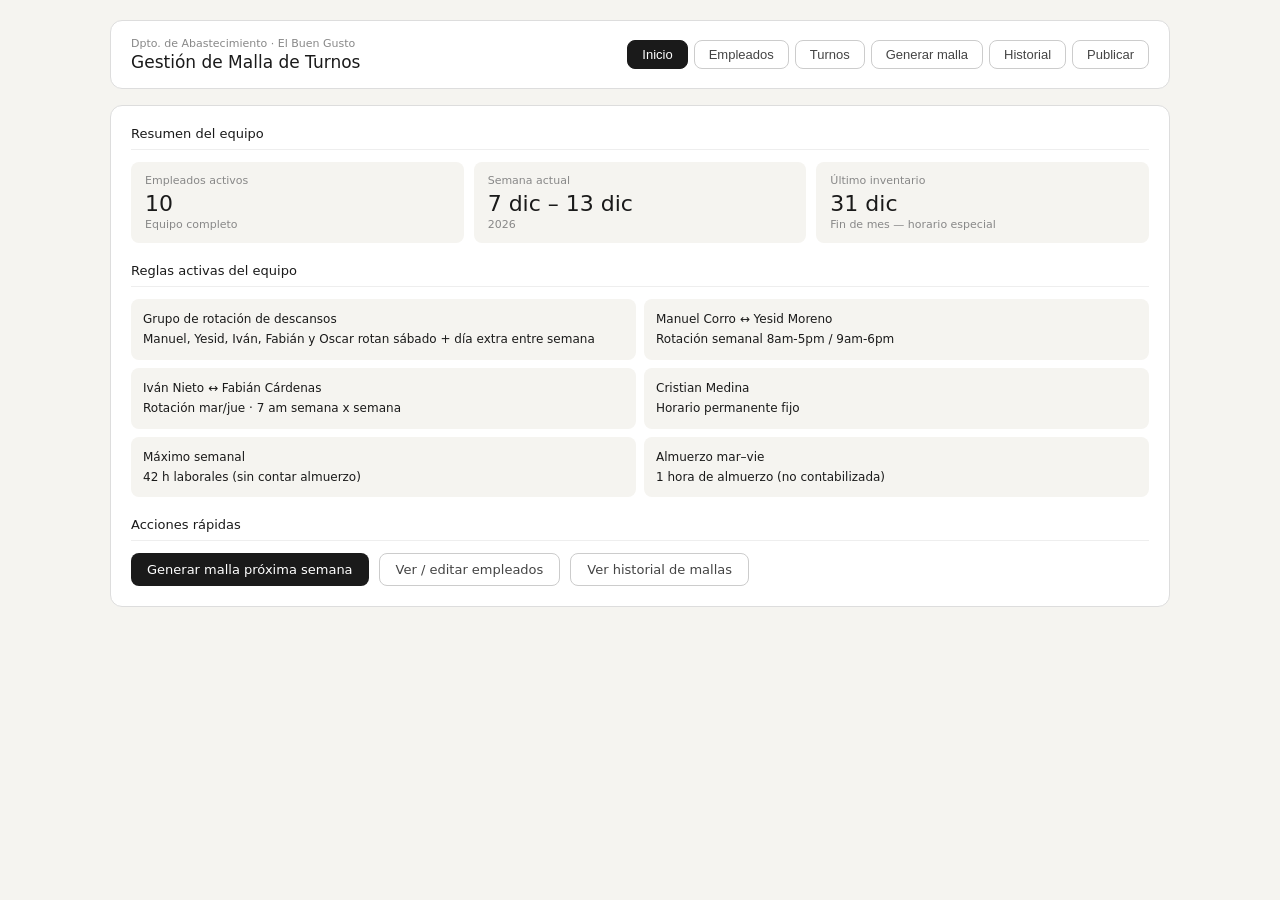
==== commit bf440d99: "feat: aplica reglas nuevas del CLAUDE.md al generador de malla con IA - Actualiza EMPLEADOS_DEFAULT " ====
--- a/index.html
+++ b/index.html
@@ -26,17 +26,17 @@
 <div id="panel-dashboard" class="panel visible">
   <div class="section-title">Resumen del equipo</div>
   <div class="grid3" style="margin-bottom:20px">
-    <div class="metric"><div class="metric-label">Empleados activos</div><div class="metric-val" id="m-activos">8</div><div class="metric-sub">+ 1 vacante (Analista de compras)</div></div>
+    <div class="metric"><div class="metric-label">Empleados activos</div><div class="metric-val" id="m-activos">10</div><div class="metric-sub">Equipo completo</div></div>
     <div class="metric"><div class="metric-label">Semana actual</div><div class="metric-val" id="m-semana">26 May – 1 Jun</div><div class="metric-sub">2026</div></div>
     <div class="metric"><div class="metric-label">Último inventario</div><div class="metric-val" id="m-inventario">–</div><div class="metric-sub">Fin de mes — horario especial</div></div>
   </div>
   <div class="section-title">Reglas activas del equipo</div>
   <div style="display:grid;grid-template-columns:1fr 1fr;gap:8px;margin-bottom:20px">
-    <div style="background:#f5f4f0;border-radius:8px;padding:10px 12px;font-size:12px;line-height:1.7"><b style="font-weight:500">Oscar Sosa (Conductor)</b><br>Jornada tarde · 10 am – 7 pm aprox.</div>
+    <div style="background:#f5f4f0;border-radius:8px;padding:10px 12px;font-size:12px;line-height:1.7"><b style="font-weight:500">Grupo de rotación de descansos</b><br>Manuel, Yesid, Iván, Fabián y Oscar rotan sábado + día extra entre semana</div>
     <div style="background:#f5f4f0;border-radius:8px;padding:10px 12px;font-size:12px;line-height:1.7"><b style="font-weight:500">Manuel Corro ↔ Yesid Moreno</b><br>Rotación semanal 8am-5pm / 9am-6pm</div>
     <div style="background:#f5f4f0;border-radius:8px;padding:10px 12px;font-size:12px;line-height:1.7"><b style="font-weight:500">Iván Nieto ↔ Fabián Cárdenas</b><br>Rotación mar/jue · 7 am semana x semana</div>
     <div style="background:#f5f4f0;border-radius:8px;padding:10px 12px;font-size:12px;line-height:1.7"><b style="font-weight:500">Cristian Medina</b><br>Horario permanente fijo</div>
-    <div style="background:#f5f4f0;border-radius:8px;padding:10px 12px;font-size:12px;line-height:1.7"><b style="font-weight:500">Máximo semanal</b><br>44 h laborales (sin contar almuerzo)</div>
+    <div style="background:#f5f4f0;border-radius:8px;padding:10px 12px;font-size:12px;line-height:1.7"><b style="font-weight:500">Máximo semanal</b><br>42 h laborales (sin contar almuerzo)</div>
     <div style="background:#f5f4f0;border-radius:8px;padding:10px 12px;font-size:12px;line-height:1.7"><b style="font-weight:500">Almuerzo mar–vie</b><br>1 hora de almuerzo (no contabilizada)</div>
   </div>
   <div class="section-title">Acciones rápidas</div>
@@ -159,6 +159,25 @@
       </div>
     </div>
     <div class="form-row" style="max-width:500px">
+      <div>
+        <label>Días festivos en esta semana</label>
+        <div id="festivos-days" style="display:flex;gap:6px;flex-wrap:wrap;margin-top:6px">
+          <label class="day-check"><input type="checkbox" value="lunes"><span>Lun</span></label>
+          <label class="day-check"><input type="checkbox" value="martes"><span>Mar</span></label>
+          <label class="day-check"><input type="checkbox" value="miercoles"><span>Mié</span></label>
+          <label class="day-check"><input type="checkbox" value="jueves"><span>Jue</span></label>
+          <label class="day-check"><input type="checkbox" value="viernes"><span>Vie</span></label>
+          <label class="day-check"><input type="checkbox" value="sabado"><span>Sáb</span></label>
+        </div>
+        <div style="font-size:11px;color:#888;margin-top:5px">Aplica horarios especiales de festivo a Manuel, Yesid, Oscar y Fabián/Iván</div>
+      </div>
+    </div>
+    <div class="form-row" style="max-width:500px">
+      <div><label><input type="checkbox" id="prox-semana-festivo" style="width:auto;margin-right:6px;vertical-align:middle">La semana SIGUIENTE tiene lunes festivo</label>
+        <div style="font-size:11px;color:#888;margin-top:5px">Si se marca, Laura García y Nohemy trabajan el domingo de esta semana (en vez de descansar) porque descansarán el martes de la semana festiva</div>
+      </div>
+    </div>
+    <div class="form-row" style="max-width:500px">
       <div><label>Notas especiales para esta semana (vacaciones, incapacidades, eventos)</label>
         <input id="notas-semana" placeholder="Ej: Yesid en vacaciones lun-mié · Cristian incapacitado jueves"></div>
     </div>
@@ -220,7 +239,7 @@
   <div class="section-title">Flujo semanal — cómo funciona</div>
   <div class="steps">
     <div class="step"><div class="step-num">1</div><div class="step-content"><div class="step-title">Cada viernes o sábado</div><div class="step-desc">Abre esta app, ve a "Generar malla", configura la semana siguiente con las fechas, rotaciones y notas especiales (vacaciones, incapacidades).</div></div></div>
-    <div class="step"><div class="step-num">2</div><div class="step-content"><div class="step-title">Generar con IA</div><div class="step-desc">Haz clic en "Generar malla con IA". En segundos te muestra la malla completa respetando las 44h, rotaciones y todas las reglas del equipo.</div></div></div>
+    <div class="step"><div class="step-num">2</div><div class="step-content"><div class="step-title">Generar con IA</div><div class="step-desc">Haz clic en "Generar malla con IA". En segundos te muestra la malla completa respetando las 42h, rotaciones y todas las reglas del equipo.</div></div></div>
     <div class="step"><div class="step-num">3</div><div class="step-content"><div class="step-title">Revisar y aprobar</div><div class="step-desc">Revisa la tabla visual. Si algo no está bien, pídele corrección a la IA o regresa a ajustar las notas. Si todo está bien, clic en "Aprobar y publicar en Sheets".</div></div></div>
     <div class="step"><div class="step-num">4</div><div class="step-content"><div class="step-title">Publicación automática</div><div class="step-desc">La app envía la malla al Google Sheets automáticamente — se crea una hoja nueva con el nombre de la semana, con colores, cargos y totales de horas. Sin copiar ni pegar nada.</div></div></div>
     <div class="step"><div class="step-num">5</div><div class="step-content"><div class="step-title">Compartir con el equipo</div><div class="step-desc">El link de tu Sheets es siempre el mismo. Compártelo en el grupo de WhatsApp como mensaje fijado. Cada semana la nueva pestaña aparece automáticamente y cualquier empleado la ve desde el celular sin necesitar cuenta de Google.</div></div></div>
@@ -308,15 +327,16 @@
 };
 
 const EMPLEADOS_DEFAULT = [
-  {id:1, nombre:'Álvaro Ramos', cargo:'Coordinador / Supervisor', entrada:'7:00 am', salida:'4:00 pm', estado:'Activo', regla:'Horario estándar', color:'#B5D4F4'},
-  {id:2, nombre:'Iván Nieto', cargo:'Auxiliar logístico', entrada:'8:00 am', salida:'5:00 pm', estado:'Activo', regla:'Rotación mar/jue 7am con Fabián · semana por semana', color:'#9FE1CB'},
-  {id:3, nombre:'Fabián Cárdenas', cargo:'Auxiliar logístico', entrada:'8:00 am', salida:'5:00 pm', estado:'Activo', regla:'Rotación mar/jue 7am con Iván · semana por semana', color:'#9FE1CB'},
-  {id:4, nombre:'Yesid Moreno', cargo:'Auxiliar logístico', entrada:'8:00 am', salida:'5:00 pm', estado:'Activo', regla:'Rotación semanal 8am-5pm / 9am-6pm con Manuel', color:'#FAC775'},
-  {id:5, nombre:'Segundo José Briceño', cargo:'Auxiliar logístico', entrada:'8:00 am', salida:'5:00 pm', estado:'Activo', regla:'Horario estándar', color:'#CCC'},
-  {id:6, nombre:'Cristian Medina', cargo:'Auxiliar logístico', entrada:'8:00 am', salida:'5:00 pm', estado:'Activo', regla:'Horario permanente fijo · no rota', color:'#AFA9EC'},
-  {id:7, nombre:'Manuel Corro', cargo:'Auxiliar logístico', entrada:'8:00 am', salida:'5:00 pm', estado:'Activo', regla:'Rotación semanal 8am-5pm / 9am-6pm con Yesid', color:'#FAC775'},
-  {id:8, nombre:'Oscar Sosa', cargo:'Conductor', entrada:'10:00 am', salida:'7:00 pm', estado:'Activo', regla:'Jornada tarde permanente · 10am-7pm aprox.', color:'#F5C4B3'},
-  {id:9, nombre:'Vacante — Analista de compras', cargo:'Analista de compras', entrada:'-', salida:'-', estado:'Vacante', regla:'Reemplaza a Yulieth Andrea Brieño', color:'#F09595'},
+  {id:1, nombre:'Álvaro Ramos', cargo:'Coordinador / Supervisor', entrada:'7:00 am', salida:'4:00 pm', estado:'Activo', regla:'Horario especial fijo: lun/mar 7am-4pm, mié entra 2:30am, jue entra 12am, vie 7am-4pm, sáb 8am-12pm', color:'#B5D4F4'},
+  {id:2, nombre:'Iván Nieto', cargo:'Auxiliar logístico', entrada:'8:00 am', salida:'5:00 pm', estado:'Activo', regla:'Rotación mar/jue 7am con Fabián · grupo rotación descansos · no descansa miércoles', color:'#9FE1CB'},
+  {id:3, nombre:'Fabián Cárdenas', cargo:'Auxiliar logístico', entrada:'8:00 am', salida:'5:00 pm', estado:'Activo', regla:'Rotación mar/jue 7am con Iván · grupo rotación descansos', color:'#9FE1CB'},
+  {id:4, nombre:'Yesid Moreno', cargo:'Auxiliar logístico', entrada:'8:00 am', salida:'5:00 pm', estado:'Activo', regla:'Grupo rotación descansos (sábado + día extra entre semana) · lunes 6am-2pm S/A · festivo 4am-1pm S/A', color:'#FAC775'},
+  {id:5, nombre:'Cristian Medina', cargo:'Líder Procesados', entrada:'8:00 am', salida:'5:00 pm', estado:'Activo', regla:'Horario permanente fijo · no rota · jueves entra 12am', color:'#AFA9EC'},
+  {id:6, nombre:'Manuel Corro', cargo:'Auxiliar logístico', entrada:'8:00 am', salida:'5:00 pm', estado:'Activo', regla:'Grupo rotación descansos (sábado + día extra entre semana) · no descansa miércoles ni jueves · lunes 6am-2pm S/A · festivo 4am-1pm S/A', color:'#FAC775'},
+  {id:7, nombre:'Oscar Sosa', cargo:'Conductor', entrada:'8:00 am', salida:'5:00 pm', estado:'Activo', regla:'Grupo rotación descansos · lunes 7am-3pm S/A · lunes festivo turno 9 (4:30am-1:30pm) · día después de festivo entra 7am', color:'#F5C4B3'},
+  {id:8, nombre:'Lorena Lara', cargo:'Analista de compras', entrada:'8:00 am', salida:'5:00 pm', estado:'Activo', regla:'Horario estándar', color:'#F09595'},
+  {id:9, nombre:'Laura García', cargo:'Operaria Procesados', entrada:'8:00 am', salida:'5:00 pm', estado:'Activo', regla:'Descansa domingo · si el lunes de esta semana es festivo descansa el martes (semana de 35h) · trabaja el domingo cuando la semana siguiente tiene lunes festivo', color:'#D9C2E8'},
+  {id:10, nombre:'Nohemy', cargo:'Operaria Procesados', entrada:'8:00 am', salida:'5:00 pm', estado:'Activo', regla:'Descansa domingo · si el lunes de esta semana es festivo descansa el martes (semana de 35h) · trabaja el domingo cuando la semana siguiente tiene lunes festivo', color:'#E8C2C2'},
 ];
 
 const TURNOS_KEY = 'malla_turnos_cat_v1';
@@ -343,7 +363,7 @@
   {codigo:'V',  entrada:'-',   salida:'-',   horas:0, almuerzo:false, desc:'Vacaciones'},
   {codigo:'F',  entrada:'-',   salida:'-',   horas:0, almuerzo:false, desc:'Día de la familia'},
   {codigo:'C',  entrada:'-',   salida:'-',   horas:0, almuerzo:false, desc:'Compensatorio'},
-  {codigo:'INVENT',entrada:'6am',salida:'?', horas:8, almuerzo:false, desc:'Inventario fin de mes'},
+  {codigo:'INVENT',entrada:'6am',salida:'1pm',horas:7, almuerzo:false, desc:'Inventario fin de mes'},
 ];
 
 function loadTurnos() {
@@ -456,6 +476,70 @@
 let currentMallaData = null;
 let currentMallaRaw = null;
 
+// ── Caché persistente en localStorage ───────────────────────────────────────
+const MALLA_CACHE_KEY = 'malla_gen_cache_v1';
+let mallaCache = (() => {
+  try { return JSON.parse(localStorage.getItem(MALLA_CACHE_KEY) || '{}'); } catch(e) { return {}; }
+})();
+function guardarEnCache(key, data) {
+  mallaCache[key] = data;
+  try { localStorage.setItem(MALLA_CACHE_KEY, JSON.stringify(mallaCache)); } catch(e) {}
+}
+
+function getFestivosDias() {
+  return Array.from(document.querySelectorAll('#festivos-days input:checked')).map(cb => cb.value);
+}
+
+// Grupo con día de descanso rotativo (sábado + día extra entre semana)
+const GRUPO_ROTACION_DESCANSO = ['Manuel Corro', 'Yesid Moreno', 'Iván Nieto', 'Fabián Cárdenas', 'Oscar Sosa'];
+const DIAS_DESCANSO_EXTRA = ['martes', 'miercoles', 'jueves', 'sabado', 'lunes'];
+
+function normalizarNombre(s) {
+  return s.normalize('NFD').replace(/[̀-ͯ]/g, '').toUpperCase().trim();
+}
+
+function getInfoRotacionDescanso(fechaInicioSemana) {
+  const pasadas = historial
+    .filter(h => h.fechaInicio && h.fechaInicio < fechaInicioSemana && h.data && h.data.turnos)
+    .sort((a, b) => (a.fechaInicio < b.fechaInicio ? 1 : -1)); // más reciente primero
+
+  return GRUPO_ROTACION_DESCANSO.map(nombre => {
+    const nombreNorm = normalizarNombre(nombre);
+    let sabado = null, semanasSabado = null;
+    let diaExtra = null, semanasExtra = null, fechaExtra = null;
+    for (let i = 0; i < pasadas.length; i++) {
+      const turnosKey = Object.keys(pasadas[i].data.turnos).find(k => normalizarNombre(k) === nombreNorm);
+      const t = turnosKey ? pasadas[i].data.turnos[turnosKey] : null;
+      if (!t) continue;
+      if (sabado === null && t.sabado && t.sabado.codigo === 'D') {
+        sabado = pasadas[i].fechaInicio; semanasSabado = i + 1;
+      }
+      if (diaExtra === null) {
+        const d = DIAS_DESCANSO_EXTRA.find(dia => dia !== 'sabado' && t[dia] && t[dia].codigo === 'D');
+        if (d) { diaExtra = d; fechaExtra = pasadas[i].fechaInicio; semanasExtra = i + 1; }
+      }
+      if (sabado !== null && diaExtra !== null) break;
+    }
+    return {
+      nombre,
+      sabadoTexto: sabado ? `descansó sábado hace ${semanasSabado} semana(s) (${fmtCorto(sabado)})` : 'sin registro de sábado de descanso reciente',
+      extraTexto: diaExtra ? `descansó su día extra el ${diaExtra} hace ${semanasExtra} semana(s) (${fmtCorto(fechaExtra)})` : 'sin registro de día extra de descanso reciente'
+    };
+  });
+}
+
+function getMallaCacheKey() {
+  const fi  = document.getElementById('fecha-inicio').value;
+  const ff  = document.getElementById('fecha-fin').value;
+  const rotMY = document.getElementById('rot-manuel-yesid').value;
+  const rotIF = document.getElementById('rot-ivan-fabian').value;
+  const inv = document.getElementById('es-inventario').value;
+  const diaInv = inv === 'si' ? document.getElementById('dia-inventario').value : '';
+  const notas  = (document.getElementById('notas-semana').value || '').trim();
+  const festivos = getFestivosDias().join(',');
+  return [fi, ff, rotMY, rotIF, inv, diaInv, notas, festivos].join('|');
+}
+
 function showPanel(name) {
   document.querySelectorAll('.panel').forEach(p => p.classList.remove('visible'));
   document.getElementById('panel-' + name).classList.add('visible');
@@ -582,10 +666,14 @@
   const inventario = document.getElementById('es-inventario').value;
   const notas = document.getElementById('notas-semana').value;
   const resumen = document.getElementById('config-resumen');
+  const festivosLabel = getFestivosDias();
+  const proxSemanaFestivo = document.getElementById('prox-semana-festivo').checked;
   resumen.innerHTML = `<b style="font-weight:500">Semana configurada:</b> ${fmtCorto(fi)} al ${fmtCorto(ff)}<br>
     Rotación Manuel/Yesid: <b>${rotMY === 'A' ? 'Manuel 8am-5pm · Yesid 9am-6pm' : 'Manuel 9am-6pm · Yesid 8am-5pm'}</b><br>
     Rotación Iván/Fabián: <b>${rotIF === 'A' ? 'Iván entra 7am mar/jue' : 'Fabián entra 7am mar/jue'}</b><br>
-    Inventario fin de mes: <b>${inventario === 'si' ? `Sí — todos entran 6am el ${document.getElementById('dia-inventario').value}` : 'No'}</b>
+    Inventario: <b>${inventario === 'si' ? `Sí — todos 6am el ${document.getElementById('dia-inventario').value}` : 'No'}</b><br>
+    Festivos: <b>${festivosLabel.length > 0 ? festivosLabel.join(', ') : 'ninguno'}</b><br>
+    Próxima semana con lunes festivo: <b>${proxSemanaFestivo ? 'Sí — Laura García y Nohemy trabajan este domingo' : 'No'}</b>
     ${notas ? '<br>Notas: ' + notas : ''}`;
   switchTab('generar-ia');
 }
@@ -600,46 +688,107 @@
   const notas = document.getElementById('notas-semana').value;
 
   const empActivos = empleados.filter(e => e.estado !== 'Vacante');
-
-  const prompt = `Eres el sistema de gestión de malla de turnos del Departamento de Abastecimiento de El Buen Gusto. Debes generar la malla de turnos para la semana del ${fi} al ${ff}.
+  const festivosDias = getFestivosDias(); // días de la semana marcados como festivo
+  const lunesFestivo = festivosDias.includes('lunes');
+  const proxSemanaFestivo = document.getElementById('prox-semana-festivo').checked;
+
+  // Calcula el día siguiente a cada festivo dentro de la misma semana
+  const DIAS_ORD = ['lunes','martes','miercoles','jueves','viernes','sabado','domingo'];
+  const postFestivos = festivosDias
+    .map(d => { const idx = DIAS_ORD.indexOf(d); return idx >= 0 && idx < 6 ? DIAS_ORD[idx + 1] : null; })
+    .filter(Boolean);
+
+  const rotacionInfo = getInfoRotacionDescanso(fi);
+
+  const prompt = `Eres el sistema de gestión de malla de turnos del Departamento de Abastecimiento de El Buen Gusto. Genera la malla para la semana del ${fi} al ${ff}.
 
 EMPLEADOS ACTIVOS:
-${empActivos.map(e => `- ${e.nombre} (${e.cargo}) · Horario base ${e.entrada}-${e.salida} · Regla: ${e.regla}`).join('\n')}
-
-REGLAS OBLIGATORIAS:
-1. Ningún trabajador puede superar 44 horas laborales a la semana (la hora de almuerzo NO se cuenta)
-2. Oscar Sosa trabaja en jornada de tarde, entrada aproximada 10am-11am, salida 6pm-7pm
-3. Esta semana rotación Manuel/Yesid: ${rotMY === 'A' ? 'Manuel entra 8am-sale 5pm · Yesid entra 9am-sale 6pm' : 'Manuel entra 9am-sale 6pm · Yesid entra 8am-sale 5pm'}
-4. Esta semana rotación Iván/Fabián los martes y jueves: ${rotIF === 'A' ? 'Iván entra a las 7am los martes y jueves' : 'Fabián entra a las 7am los martes y jueves'}
-5. Cristian Medina tiene horario fijo: lun-vie 8am-5pm, sábado 8am-12pm
-6. De martes a viernes tienen 1 hora de almuerzo (no se cuenta en las 44h)
-7. Los lunes y sábados NO hay hora de almuerzo
-8. El domingo es descanso para todos
-${inventario === 'si' ? `9. INVENTARIO: el ${diaInv} todos entran a las 6am (turno INVENT — horario especial de inventario, ese día no aplica horario normal)` : ''}
-${notas ? `NOTAS ESPECIALES: ${notas}` : ''}
-
-FORMATO DE RESPUESTA — responde ÚNICAMENTE con un objeto JSON válido, sin texto adicional, sin markdown, sin explicaciones. El formato exacto es:
+${empActivos.map(e => `- ${e.nombre} (${e.cargo}) · Regla: ${e.regla}`).join('\n')}
+
+═══ REGLAS OBLIGATORIAS ═══
+1. LÍMITE: Ningún trabajador puede superar 42 horas laborales semanales (almuerzo NO cuenta). EXCEPCIÓN: si esta semana tiene un lunes festivo, Manuel Corro, Yesid Moreno, Iván Nieto, Fabián Cárdenas y Oscar Sosa igual DEBEN completar las 42 horas — el festivo no les descuenta horas de la meta semanal.
+2. ALMUERZO: De martes a viernes hay 1h almuerzo (NO se suma a las horas). Lunes y sábado NO tienen almuerzo.
+3. DOMINGO: Descanso para todos (código "D"), EXCEPTO Laura García y Nohemy: ${proxSemanaFestivo ? 'la semana SIGUIENTE tiene lunes festivo, así que ELLAS TRABAJAN este domingo en horario normal en vez de descansar (descansarán el martes de la próxima semana festiva).' : 'descansan el domingo con normalidad (la semana siguiente no tiene lunes festivo).'}
+4. ROTACIÓN Manuel/Yesid esta semana: ${rotMY === 'A' ? 'Manuel 8am-5pm · Yesid 9am-6pm' : 'Manuel 9am-6pm · Yesid 8am-5pm'} (martes a viernes, con almuerzo).
+5. ROTACIÓN Iván/Fabián mar/jue: ${rotIF === 'A' ? 'Iván entra 7am los martes y jueves' : 'Fabián entra 7am los martes y jueves'}.
+6. CRISTIAN MEDINA — horario fijo SIEMPRE: lun-vie 8am-5pm +alm, sábado 8am-12pm S/A. EXCEPCIÓN: los jueves entra a las 12am (medianoche) con salida ~8am (8h S/A). No rota nunca.
+
+═══ GRUPO DE ROTACIÓN DE DESCANSOS — Manuel Corro, Yesid Moreno, Iván Nieto, Fabián Cárdenas, Oscar Sosa ═══
+7. Cada uno de estos 5 tiene, además de su descanso semanal, UN día de descanso ADICIONAL entre semana, que debe caer en martes, miércoles, jueves, sábado o lunes (nunca festivo).
+8. Los sábados de descanso deben ROTAR entre estos 5 para que cada uno descanse un sábado aproximadamente cada 5 semanas. Historial reciente de sábados de descanso:
+${rotacionInfo.map(r => `   • ${r.nombre}: ${r.sabadoTexto}`).join('\n')}
+   → Esta semana, prioriza el sábado de descanso para quien lleve MÁS semanas sin descansar sábado (o sin registro reciente).
+9. Historial reciente del día de descanso adicional entre semana (no sábado), para repartirlo con equidad:
+${rotacionInfo.map(r => `   • ${r.nombre}: ${r.extraTexto}`).join('\n')}
+10. Solo UNA persona de este grupo de 5 puede descansar por día. EXCEPCIÓN: en semanas con algún día festivo, puede haber DOS personas de este grupo descansando el mismo día.
+11. IVÁN NIETO no puede descansar los miércoles (ni como descanso semanal ni como descanso adicional).
+12. MANUEL CORRO no puede descansar los miércoles NI los jueves.
+
+═══ REGLAS DE LUNES (día normal, sin festivo) ═══
+13. MANUEL CORRO y YESID MORENO los lunes: entran 6am, salen 2pm, SIN almuerzo (8h netas).
+14. OSCAR SOSA los lunes: entra 7am, sale 3pm, SIN almuerzo (8h netas).
+    (Los demás lunes siguen su rotación habitual.)
+
+═══ HORARIOS FIJOS ESPECIALES ═══
+15. ÁLVARO RAMOS — horario especial fijo cada semana:
+   • Lunes: 7am-4pm S/A (8h)   • Martes: 7am-4pm +alm (8h netas)
+   • Miércoles: entrada 2:30am, salida ~10:30am S/A (8h)
+   • Jueves: entrada 12am (medianoche), salida ~8am S/A (8h)
+   • Viernes: 7am-4pm +alm (8h netas)   • Sábado: 8am-12pm S/A (4h)
+16. CRISTIAN MEDINA los jueves: entrada 12am (medianoche), salida ~8am S/A (8h).
+
+═══ REGLAS DE DÍAS FESTIVOS ═══
+${festivosDias.length > 0
+  ? `Días festivos esta semana: ${festivosDias.join(', ')}.
+17. MANUEL CORRO y YESID MORENO en festivo: 4am-1pm SIN almuerzo (9h netas).
+18. FABIÁN CÁRDENAS o IVÁN NIETO en festivo (el que corresponda según rotación): 6am-1pm SIN almuerzo (7h netas).
+${lunesFestivo
+    ? `19. OSCAR SOSA — el LUNES festivo tiene un horario especial (turno "9"): entra 4:30am, sale 1:30pm, SIN almuerzo (9h netas). Reemplaza su regla normal de festivo solo ese día.`
+    : `19. OSCAR SOSA en festivo: 5am-1pm SIN almuerzo (8h netas).`}
+20. Día SIGUIENTE a un festivo${postFestivos.length > 0 ? ' (' + postFestivos.join(', ') + ')' : ''}: Manuel Corro y Yesid Moreno entran 7am. Oscar Sosa entra 7am.
+${lunesFestivo ? `21. LAURA GARCÍA y NOHEMY descansan el MARTES de esta semana en vez del domingo. Esta semana, para ellas, el total es de 35 horas laborales (no 42).` : ''}`
+  : 'Sin días festivos esta semana — aplica reglas normales de lunes.'}
+
+${inventario === 'si' ? `═══ DÍA DE INVENTARIO (último día del mes) ═══
+22. El ${diaInv} TODOS los empleados usan código "INVENT": {"codigo":"INVENT","entrada":"6am","salida":"1pm","horas":7,"almuerzo":false}. Sin excepciones.` : ''}
+${notas ? `═══ NOTAS ESPECIALES ═══\n${notas}` : ''}
+
+═══ REGLA CRÍTICA — campo "horas" ═══
+Siempre horas NETAS (sin almuerzo). Ejemplos: 7am-4pm+alm→8h. 8am-5pm+alm→8h. 9am-6pm+alm→8h. 6am-2pm S/A→8h. 4am-1pm S/A→9h. 4:30am-1:30pm S/A→9h. 8am-12pm S/A→4h. 12am-8am S/A→8h.
+
+RESPONDE SOLO con JSON válido, sin markdown ni texto adicional:
 {
-  "semana": "26 May - 1 Jun 2026",
+  "semana": "${fmtCorto(fi)} - ${fmtCorto(ff)} ${new Date(fi+'T12:00:00').getFullYear()}",
   "turnos": {
     "NOMBRE EMPLEADO": {
-      "lunes": {"codigo": "13", "entrada": "8am", "salida": "5pm", "horas": 8, "almuerzo": true},
-      "martes": {"codigo": "13", "entrada": "8am", "salida": "5pm", "horas": 8, "almuerzo": true},
-      "miercoles": {"codigo": "13", "entrada": "8am", "salida": "5pm", "horas": 8, "almuerzo": true},
-      "jueves": {"codigo": "13", "entrada": "8am", "salida": "5pm", "horas": 8, "almuerzo": true},
-      "viernes": {"codigo": "13", "entrada": "8am", "salida": "5pm", "horas": 8, "almuerzo": true},
-      "sabado": {"codigo": "41", "entrada": "8am", "salida": "12pm", "horas": 4, "almuerzo": false},
-      "domingo": {"codigo": "D", "entrada": "-", "salida": "-", "horas": 0, "almuerzo": false},
-      "total_horas": 44
+      "lunes":    {"codigo":"42","entrada":"6am","salida":"2pm","horas":8,"almuerzo":false},
+      "martes":   {"codigo":"52","entrada":"7am","salida":"4pm","horas":8,"almuerzo":true},
+      "miercoles":{"codigo":"52","entrada":"7am","salida":"4pm","horas":8,"almuerzo":true},
+      "jueves":   {"codigo":"52","entrada":"7am","salida":"4pm","horas":8,"almuerzo":true},
+      "viernes":  {"codigo":"52","entrada":"7am","salida":"4pm","horas":8,"almuerzo":true},
+      "sabado":   {"codigo":"D","entrada":"-","salida":"-","horas":0,"almuerzo":false},
+      "domingo":  {"codigo":"D","entrada":"-","salida":"-","horas":0,"almuerzo":false},
+      "total_horas":40
     }
   },
-  "advertencias": [],
-  "resumen": "Texto breve explicando las decisiones tomadas"
-}
-Usa "D" para descanso, "V" para vacaciones, "F" para día de familia, "C" para compensatorio. El campo "codigo" puede ser un número de turno o una letra especial.`;
+  "advertencias":[],
+  "resumen":"Texto breve"
+}
+Códigos especiales: "D"=Descanso, "V"=Vacaciones, "F"=Día familia, "C"=Compensatorio, "INVENT"=Inventario, "9"=Festivo especial Oscar Sosa (4:30am-1:30pm).`;
 
   const btn = document.getElementById('btn-generar');
   const status = document.getElementById('gen-status');
+
+  // ── Cache check ──────────────────────────────────────────────────────────
+  const cacheKey = getMallaCacheKey();
+  if (mallaCache[cacheKey]) {
+    currentMallaData = mallaCache[cacheKey];
+    status.innerHTML = '<span style="color:#185FA5">↩ Malla cargada desde caché (sin nuevo consumo de IA)</span>';
+    renderMallaReview(currentMallaData, fi, ff);
+    return;
+  }
+
+  // ── API call ──────────────────────────────────────────────────────────────
   btn.disabled = true;
   status.innerHTML = '<span class="spinner"></span> La IA está generando la malla…';
 
@@ -652,22 +801,92 @@
     if (!data.ok) throw new Error(data.error || 'Error desconocido del servidor');
     const raw = data.text;
     currentMallaRaw = raw;
-    document.getElementById('ai-raw').textContent = raw;
-    document.getElementById('gen-output').style.display = 'block';
-    status.innerHTML = '<span style="color:#0F6E56">✓ Malla generada correctamente</span>';
 
     try {
       const clean = raw.replace(/```json|```/g, '').trim();
       currentMallaData = JSON.parse(clean);
+      // Normalización post-parse: corrige celdas de inventario que la IA
+      // dejó como turno regular en lugar de usar el código INVENT
+      if (inventario === 'si' && diaInv) {
+        normalizarInventario(currentMallaData, diaInv, fi);
+      }
+      // Store in cache only on successful parse (persiste en localStorage)
+      guardarEnCache(cacheKey, currentMallaData);
+      status.innerHTML = '<span style="color:#0F6E56">✓ Malla generada correctamente</span>';
+      // Auto-navigate to visual review — no extra click needed
       renderMallaReview(currentMallaData, fi, ff);
     } catch(e) {
+      // Parse failed — show raw output so user can diagnose
       currentMallaData = null;
-      document.getElementById('revisar-content').innerHTML = '<div class="warn-box">La IA respondió pero el formato no es JSON puro. Revisa la respuesta en bruto arriba y pídeme que lo corrija.</div>';
+      document.getElementById('ai-raw').textContent = raw;
+      document.getElementById('gen-output').style.display = 'block';
+      status.innerHTML = '<span style="color:#A32D2D">⚠ La IA respondió pero el JSON no es válido — revisa la respuesta en bruto</span>';
+      document.getElementById('revisar-content').innerHTML = '<div class="warn-box">La IA respondió pero el formato no es JSON puro. Revisa la respuesta en bruto arriba y ajusta el prompt o vuelve a intentarlo.</div>';
     }
   } catch(e) {
     status.innerHTML = `<span style="color:#A32D2D">Error: ${e.message}</span>`;
   }
   btn.disabled = false;
+}
+
+// ── Normalización post-generación ───────────────────────────────────────────
+function normalizarInventario(data, diaInvISO, fiISO) {
+  // Calcula qué día de la semana (0=lun…6=dom) corresponde a diaInvISO
+  // y convierte esa columna a código INVENT si la IA lo dejó como turno regular.
+  const DIAS = ['lunes','martes','miercoles','jueves','viernes','sabado','domingo'];
+  const fechaInv = new Date(diaInvISO + 'T12:00:00');
+  const fechaIni = new Date(fiISO + 'T12:00:00');
+  const diffDias = Math.round((fechaInv - fechaIni) / 86400000);
+  if (diffDias < 0 || diffDias > 6) return; // fuera de la semana
+  const diaKey = DIAS[diffDias];
+  if (!diaKey) return;
+  for (const nombre of Object.keys(data.turnos || {})) {
+    const celda = data.turnos[nombre][diaKey];
+    if (!celda) continue;
+    // Si la IA usó un turno regular (no INVENT), lo forzamos a INVENT
+    if (celda.codigo !== 'INVENT') {
+      const salidaActual = celda.salida && celda.salida !== '-' && celda.salida !== '?' ? celda.salida : '1pm';
+      data.turnos[nombre][diaKey] = {
+        codigo: 'INVENT',
+        entrada: '6am',
+        salida: salidaActual,
+        horas: 7,
+        almuerzo: false
+      };
+    }
+  }
+}
+
+// ── Helpers de horas ────────────────────────────────────────────────────────
+function _parseHora(s) {
+  // Convierte "8am","7am","12pm","1pm","6pm" → número de horas (float)
+  if (!s || s === '-' || s === '?') return null;
+  const m = s.match(/^(\d+)(?::(\d+))?\s*(am|pm)$/i);
+  if (!m) return null;
+  let h = parseInt(m[1]);
+  const min = m[2] ? parseInt(m[2]) / 60 : 0;
+  const suf = m[3].toLowerCase();
+  if (suf === 'pm' && h !== 12) h += 12;
+  if (suf === 'am' && h === 12) h = 0;
+  return h + min;
+}
+
+function parsearHorasNetas(t) {
+  // Devuelve las horas NETAS trabajadas (descontando almuerzo si aplica).
+  // Siempre recalcula desde entrada/salida para no depender del campo
+  // "horas" que la IA a veces reporta en bruto.
+  const cod = String(t.codigo || '');
+  if (['D','V','F','C'].includes(cod)) return 0;
+  if (cod === 'INVENT') return t.horas || 7; // inventario: usar lo que venga
+  const hi = _parseHora(t.entrada);
+  const hs = _parseHora(t.salida);
+  if (hi !== null && hs !== null && hs > hi) {
+    const bruto = hs - hi;
+    return t.almuerzo ? bruto - 1 : bruto;
+  }
+  // Fallback: campo horas de la IA, descontando almuerzo si viene en bruto
+  const h = t.horas || 0;
+  return t.almuerzo ? Math.max(0, h - 1) : h;
 }
 
 function renderMallaReview(data, fi, ff) {
@@ -688,18 +907,38 @@
     `<option value="${t.codigo}">${t.codigo} · ${t.entrada === '-' ? t.desc : t.entrada+'-'+t.salida+' ('+t.horas+'h'+(t.almuerzo?' +alm':'')+')'}</option>`
   ).join('');
 
+  // ── Detectar columna de inventario ─────────────────────────────────────
+  let invDiaKey = null;
+  try {
+    const esInv = document.getElementById('es-inventario').value === 'si';
+    if (esInv) {
+      const diaInvISO = document.getElementById('dia-inventario').value;
+      if (diaInvISO && fi) {
+        const diff = Math.round(
+          (new Date(diaInvISO + 'T12:00:00') - new Date(fi + 'T12:00:00')) / 86400000
+        );
+        if (diff >= 0 && diff <= 6) invDiaKey = dias[diff];
+      }
+    }
+  } catch(e) {}
+
   html += `<div class="malla-table-wrap"><table class="malla-table">
     <thead><tr>
       <th class="name-col">Empleado</th>
       <th>Cargo</th>
-      ${dias.map(d => `<th class="${d==='sabado'?'day-sat':d==='domingo'?'day-sun':''}">${diaLabel[d]}</th>`).join('')}
+      ${dias.map(d => {
+        const isInv = d === invDiaKey;
+        const cls = [d==='sabado'?'day-sat':d==='domingo'?'day-sun':'', isInv?'inv-day-th':''].filter(Boolean).join(' ');
+        const badge = isInv ? `<br><span class="inv-day-badge">Inventario</span>` : '';
+        return `<th class="${cls}">${diaLabel[d]}${badge}</th>`;
+      }).join('')}
       <th class="hours-col">Total h</th>
     </tr></thead><tbody>`;
 
   for (const [nombre, turnos] of Object.entries(data.turnos || {})) {
     const emp = empleados.find(e => e.nombre.toLowerCase().includes(nombre.toLowerCase().split(' ')[0])) || {};
     let totalH = 0;
-    dias.forEach(d => { totalH += (turnos[d] ? (turnos[d].horas || 0) : 0); });
+    dias.forEach(d => { totalH += parsearHorasNetas(turnos[d] || {}); });
 
     html += `<tr><td class="name-cell">${nombre}</td><td class="role-cell">${emp.cargo || ''}</td>`;
     dias.forEach(dia => {
@@ -711,14 +950,19 @@
       else if (cod === 'F') cellClass = 'shift-F';
       else if (cod === 'C') cellClass = 'shift-C';
       else if (cod === 'INVENT') cellClass = 'shift-INVENT';
-      const dayClass = dia==='sabado'?'day-sat':dia==='domingo'?'day-sun':'';
+      const isInvCol = dia === invDiaKey;
+      const dayClass = [
+        dia==='sabado'?'day-sat':dia==='domingo'?'day-sun':'',
+        isInvCol?'inv-day-col':''
+      ].filter(Boolean).join(' ');
 
       // Label: show entrada-salida + almuerzo indicator for work shifts
       let labelLines = '';
       if (['D','V','F','C'].includes(cod)) {
         labelLines = cod;
       } else if (cod === 'INVENT') {
-        labelLines = 'INV<br>6am';
+        const salInv = t.salida && t.salida !== '-' && t.salida !== '?' ? t.salida : '1pm';
+        labelLines = `6am<br>${salInv}`;
       } else {
         labelLines = `${t.entrada}<br>${t.salida}${t.almuerzo ? '<br><span style="font-size:9px;opacity:0.8">+alm</span>' : ''}`;
       }
@@ -811,9 +1055,9 @@
     almuerzo: nuevoTurno.almuerzo
   };
 
-  // Recalculate total for this employee
+  // Recalculate total for this employee using net hours (almuerzo excluded)
   const dias = ['lunes','martes','miercoles','jueves','viernes','sabado','domingo'];
-  const total = dias.reduce((s, d) => s + (currentMallaData.turnos[nombre][d]?.horas || 0), 0);
+  const total = dias.reduce((s, d) => s + parsearHorasNetas(currentMallaData.turnos[nombre][d] || {}), 0);
   currentMallaData.turnos[nombre].total_horas = total;
 
   // Re-render the review
--- a/styles.css
+++ b/styles.css
@@ -101,6 +101,11 @@
 .hours-col{background:#f0f8f4;font-weight:500;color:#0F6E56;min-width:36px}
 .warn-hours{background:#FCEBEB !important;color:#A32D2D}
 
+/* Inventory day column */
+.malla-table th.inv-day-th{background:#3d1a1a;vertical-align:top;padding-bottom:5px}
+.inv-day-badge{display:inline-block;font-size:8px;background:#FCEBEB;color:#A32D2D;padding:1px 5px;border-radius:10px;font-weight:600;margin-top:3px;letter-spacing:0.02em;text-transform:uppercase}
+.inv-day-col{background:#FFF5F5 !important}
+
 /* Tabs */
 .tab-bar{display:flex;gap:0;border-bottom:0.5px solid #ddd;margin-bottom:16px;overflow-x:auto}
 .tab{padding:8px 16px;font-size:13px;cursor:pointer;color:#666;border-bottom:2px solid transparent;background:none;border-top:none;border-left:none;border-right:none;font-family:inherit;white-space:nowrap}
@@ -130,6 +135,12 @@
 .step-content{flex:1}
 .step-title{font-size:13px;font-weight:500;margin-bottom:3px}
 .step-desc{font-size:12px;color:#555;line-height:1.6}
+
+/* Holiday day checkboxes — chips */
+.day-check{display:inline-flex;align-items:center;gap:5px;cursor:pointer;user-select:none}
+.day-check input[type="checkbox"]{display:none}
+.day-check span{display:inline-block;padding:5px 12px;border-radius:20px;font-size:12px;border:0.5px solid #ccc;color:#555;background:#fff;transition:all 0.12s}
+.day-check input:checked+span{background:#FCEBEB;border-color:#f09595;color:#A32D2D;font-weight:500}
 
 /* Date field with calendar button */
 .date-field-wrap{display:flex;align-items:center;gap:6px}
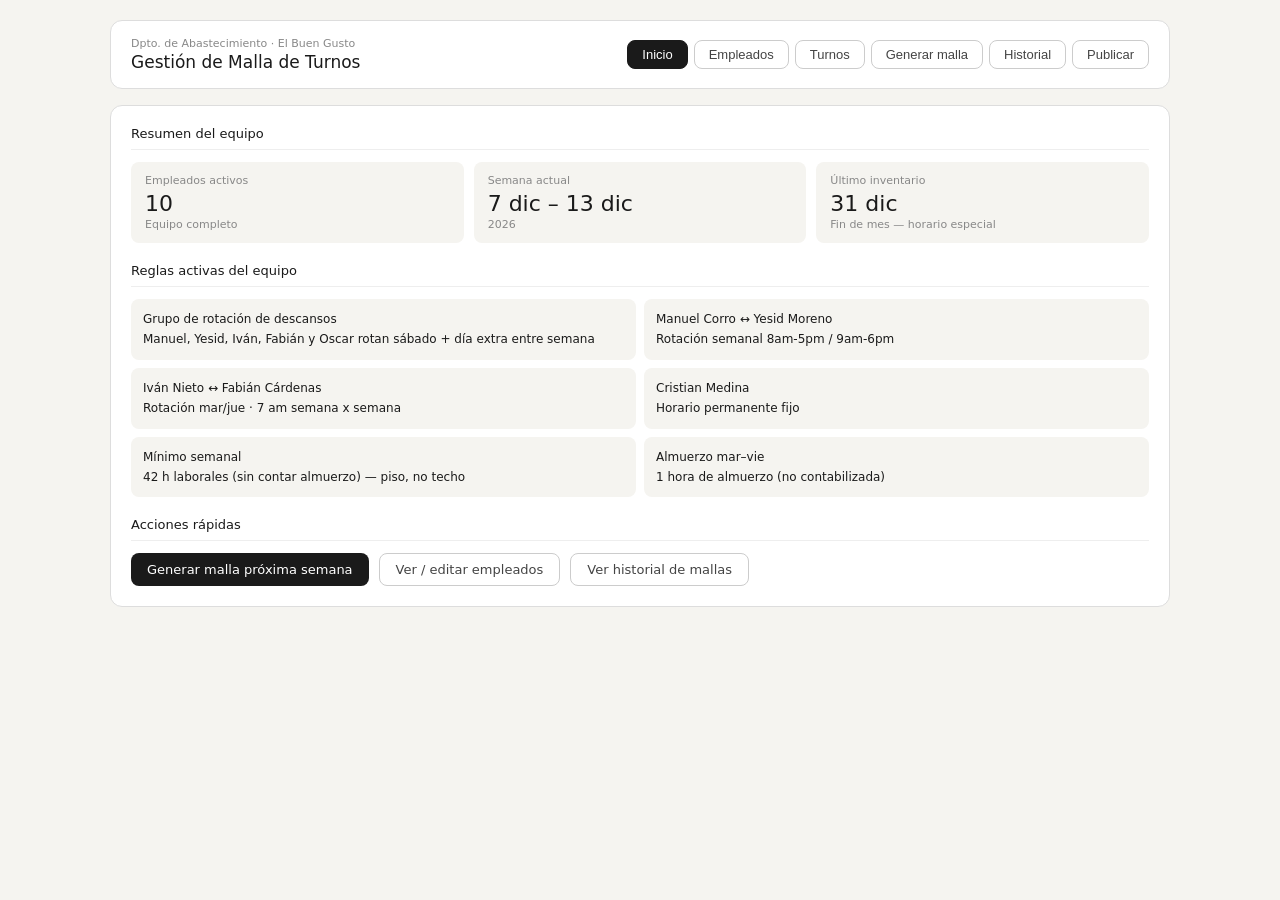
==== commit 519659c1: "mejora de en reglas y funcionamiento" ====
--- a/index.html
+++ b/index.html
@@ -36,7 +36,7 @@
     <div style="background:#f5f4f0;border-radius:8px;padding:10px 12px;font-size:12px;line-height:1.7"><b style="font-weight:500">Manuel Corro ↔ Yesid Moreno</b><br>Rotación semanal 8am-5pm / 9am-6pm</div>
     <div style="background:#f5f4f0;border-radius:8px;padding:10px 12px;font-size:12px;line-height:1.7"><b style="font-weight:500">Iván Nieto ↔ Fabián Cárdenas</b><br>Rotación mar/jue · 7 am semana x semana</div>
     <div style="background:#f5f4f0;border-radius:8px;padding:10px 12px;font-size:12px;line-height:1.7"><b style="font-weight:500">Cristian Medina</b><br>Horario permanente fijo</div>
-    <div style="background:#f5f4f0;border-radius:8px;padding:10px 12px;font-size:12px;line-height:1.7"><b style="font-weight:500">Máximo semanal</b><br>42 h laborales (sin contar almuerzo)</div>
+    <div style="background:#f5f4f0;border-radius:8px;padding:10px 12px;font-size:12px;line-height:1.7"><b style="font-weight:500">Mínimo semanal</b><br>42 h laborales (sin contar almuerzo) — piso, no techo</div>
     <div style="background:#f5f4f0;border-radius:8px;padding:10px 12px;font-size:12px;line-height:1.7"><b style="font-weight:500">Almuerzo mar–vie</b><br>1 hora de almuerzo (no contabilizada)</div>
   </div>
   <div class="section-title">Acciones rápidas</div>
@@ -75,6 +75,77 @@
       <button class="secondary" onclick="toggleAddEmp()">Cancelar</button>
     </div>
   </div>
+
+  <div id="edit-emp-form" style="display:none;background:#f9f9f8;border-radius:10px;padding:16px;margin-bottom:14px;border:0.5px solid #ddd">
+    <input type="hidden" id="edit-emp-id">
+    <div class="section-title">Editar empleado — <span id="edit-emp-nombre"></span></div>
+    <div class="form-row cols2">
+      <div><label>Cargo / Rol</label><input id="edit-cargo"></div>
+      <div><label>Estado</label><select id="edit-estado"><option>Activo</option><option>Vacante</option><option>Incapacidad</option></select></div>
+    </div>
+    <div class="form-row">
+      <div><label>Nota / regla especial (texto libre, para referencia)</label><input id="edit-regla"></div>
+    </div>
+
+    <div class="section-title" style="margin-top:14px">Reglas de descanso y horas</div>
+    <div class="info-box" style="margin-bottom:10px;background:#FCEBEB;color:#A32D2D;border-color:#f0c9c9">El mínimo de horas laborales semanales para <b>todos</b> los empleados es <b>42h</b>. Este número es un piso, no un techo — solo bájalo si tienes una excepción real y autorizada (ej. Laura García / Nohemy en semana con festivo).</div>
+
+    <div class="form-row cols2">
+      <div><label><input type="checkbox" id="edit-descansa-domingo"> Descansa todos los domingos</label></div>
+      <div><label>Mínimo de horas laborales semanales</label><input type="number" id="edit-min-horas" min="1" max="60" value="42"></div>
+    </div>
+    <div class="form-row">
+      <div><label><input type="checkbox" id="edit-min-aplica-festivo"> El mínimo aplica igual en semanas con día festivo (el festivo NO reduce la meta)</label></div>
+    </div>
+
+    <div class="form-row">
+      <div><label><input type="checkbox" id="edit-tiene-descanso-adicional" onchange="toggleEditDescansoAdicional()"> Tiene un día de descanso adicional entre semana (aparte del domingo)</label></div>
+    </div>
+    <div id="edit-descanso-adicional-fields" style="display:none;padding:10px;background:#fff;border-radius:8px;border:0.5px solid #e5e5e0;margin-bottom:10px">
+      <label style="display:block;margin-bottom:6px">¿En qué días puede caer ese descanso adicional?</label>
+      <div id="edit-dias-permitidos" style="display:flex;gap:12px;flex-wrap:wrap;margin-bottom:10px"></div>
+      <label style="display:block;margin-bottom:6px">Días en los que NUNCA puede descansar (ningún tipo de descanso)</label>
+      <div id="edit-dias-prohibidos" style="display:flex;gap:12px;flex-wrap:wrap"></div>
+    </div>
+
+    <div class="form-row">
+      <div><label>Grupo de rotación de descanso (empleados que reparten sábados/día extra entre ellos)</label>
+        <input id="edit-grupo-rotacion" list="grupos-existentes" placeholder="Ej: logistica-descanso (déjalo vacío si no rota con nadie)">
+        <datalist id="grupos-existentes"></datalist>
+      </div>
+    </div>
+
+    <div class="form-row">
+      <div><label><input type="checkbox" id="edit-excepcion-festivo" onchange="toggleEditExcepcionFestivo()"> Tiene excepción de horas en semana con festivo (caso especial, como Laura García / Nohemy)</label></div>
+    </div>
+    <div id="edit-excepcion-festivo-fields" style="display:none;padding:10px;background:#fff;border-radius:8px;border:0.5px solid #e5e5e0">
+      <div class="form-row cols2">
+        <div><label>Día de descanso alternativo esa semana</label>
+          <select id="edit-dia-alternativo">
+            <option value="lunes">Lunes</option><option value="martes">Martes</option><option value="miercoles">Miércoles</option>
+            <option value="jueves">Jueves</option><option value="viernes">Viernes</option><option value="sabado">Sábado</option>
+          </select>
+        </div>
+        <div><label>Horas laborales esa semana (excepción)</label><input type="number" id="edit-horas-excepcion" min="1" max="60" value="35"></div>
+      </div>
+    </div>
+
+    <div class="section-title" style="margin-top:14px">Horario fijo semanal</div>
+    <div class="form-row">
+      <div><label><input type="checkbox" id="edit-horario-fijo-activo" onchange="toggleEditHorarioFijo()"> Tiene horario fijo semanal (no rota, ignora rotaciones y grupo de descanso)</label></div>
+    </div>
+    <div id="edit-horario-fijo-fields" style="display:none;padding:10px;background:#fff;border-radius:8px;border:0.5px solid #e5e5e0;margin-bottom:10px">
+      <div class="info-box" style="margin-bottom:10px">Define entrada y salida de cada día (ej: 7am, 2:30am, 12am). Marca "Descansa" si ese día no trabaja. Las horas netas se calculan solas.</div>
+      <div id="edit-horario-fijo-grid"></div>
+      <div style="margin-top:8px;font-size:12px;color:#555">Total semanal: <b id="edit-horario-fijo-total">0h</b></div>
+    </div>
+
+    <div style="display:flex;gap:8px;margin-top:14px">
+      <button class="primary" onclick="guardarEdicionEmpleado()">Guardar cambios</button>
+      <button class="secondary" onclick="cerrarEdicionEmpleado()">Cancelar</button>
+    </div>
+  </div>
+
   <div id="emp-list"></div>
 </div>
 
@@ -84,6 +155,9 @@
     <button class="primary" onclick="toggleAddTurno()">+ Nuevo turno</button>
   </div>
   <div class="info-box" style="margin-bottom:14px">Los códigos de turno son internos — tú los ves en la gestión pero los empleados ven la hora de entrada, salida y si incluye almuerzo.</div>
+  <div style="margin-bottom:14px">
+    <input id="turnos-search" type="text" placeholder="Buscar por código, hora o descripción (ej: 7am, 8h, +alm)" style="width:100%" oninput="renderTurnos()">
+  </div>
   <div id="add-turno-form" style="display:none;background:#f9f9f8;border-radius:10px;padding:16px;margin-bottom:14px;border:0.5px solid #ddd">
     <div class="section-title">Nuevo turno</div>
     <div class="form-row cols3">
@@ -181,6 +255,14 @@
       <div><label>Notas especiales para esta semana (vacaciones, incapacidades, eventos)</label>
         <input id="notas-semana" placeholder="Ej: Yesid en vacaciones lun-mié · Cristian incapacitado jueves"></div>
     </div>
+    <div class="form-row" style="max-width:500px">
+      <div>
+        <label>¿Alguien necesita horas extra autorizadas esta semana? (encima de su piso normal)</label>
+        <div id="horas-extra-list" style="margin-top:6px"></div>
+        <button class="secondary" type="button" onclick="agregarHorasExtra()" style="margin-top:6px">+ Agregar horas extra para alguien</button>
+        <div style="font-size:11px;color:#888;margin-top:5px">Si no agregas a nadie aquí, TODOS deben quedar exactamente en su piso normal (42h, o el que tenga configurado) — ni menos, ni de más.</div>
+      </div>
+    </div>
     <div class="section-title" style="margin-top:16px">Turno de rotación esta semana</div>
     <div class="form-row cols2" style="max-width:500px">
       <div><label>Manuel Corro y Yesid Moreno</label>
@@ -239,7 +321,7 @@
   <div class="section-title">Flujo semanal — cómo funciona</div>
   <div class="steps">
     <div class="step"><div class="step-num">1</div><div class="step-content"><div class="step-title">Cada viernes o sábado</div><div class="step-desc">Abre esta app, ve a "Generar malla", configura la semana siguiente con las fechas, rotaciones y notas especiales (vacaciones, incapacidades).</div></div></div>
-    <div class="step"><div class="step-num">2</div><div class="step-content"><div class="step-title">Generar con IA</div><div class="step-desc">Haz clic en "Generar malla con IA". En segundos te muestra la malla completa respetando las 42h, rotaciones y todas las reglas del equipo.</div></div></div>
+    <div class="step"><div class="step-num">2</div><div class="step-content"><div class="step-title">Generar con IA</div><div class="step-desc">Haz clic en "Generar malla con IA". En segundos te muestra la malla completa garantizando el mínimo de 42h por persona, rotaciones y todas las reglas del equipo.</div></div></div>
     <div class="step"><div class="step-num">3</div><div class="step-content"><div class="step-title">Revisar y aprobar</div><div class="step-desc">Revisa la tabla visual. Si algo no está bien, pídele corrección a la IA o regresa a ajustar las notas. Si todo está bien, clic en "Aprobar y publicar en Sheets".</div></div></div>
     <div class="step"><div class="step-num">4</div><div class="step-content"><div class="step-title">Publicación automática</div><div class="step-desc">La app envía la malla al Google Sheets automáticamente — se crea una hoja nueva con el nombre de la semana, con colores, cargos y totales de horas. Sin copiar ni pegar nada.</div></div></div>
     <div class="step"><div class="step-num">5</div><div class="step-content"><div class="step-title">Compartir con el equipo</div><div class="step-desc">El link de tu Sheets es siempre el mismo. Compártelo en el grupo de WhatsApp como mensaje fijado. Cada semana la nueva pestaña aparece automáticamente y cualquier empleado la ve desde el celular sin necesitar cuenta de Google.</div></div></div>
@@ -326,17 +408,59 @@
   'INVENT':{label:'Inventario 6am', horas:8, almuerzo:false},
 };
 
+const DIAS_SEMANA_COMPLETA = [
+  {v:'lunes', l:'Lunes'}, {v:'martes', l:'Martes'}, {v:'miercoles', l:'Miércoles'},
+  {v:'jueves', l:'Jueves'}, {v:'viernes', l:'Viernes'}, {v:'sabado', l:'Sábado'}, {v:'domingo', l:'Domingo'}
+];
+
+function horarioFijoDefault() {
+  const dias = {};
+  DIAS_SEMANA_COMPLETA.forEach(d => { dias[d.v] = {descansa: d.v === 'domingo', entrada:'8am', salida:'5pm', almuerzo:true}; });
+  return { activo: false, dias };
+}
+
+// Reglas por defecto: piso de 42h para TODOS salvo excepción explícita configurada.
+function reglasDefault(overrides) {
+  return Object.assign({
+    descansaDomingo: true,
+    minHorasSemanales: 42,
+    minAplicaConFestivo: true,
+    tieneDescansoAdicional: false,
+    diasDescansoPermitidos: [],
+    diasNoDescansa: [],
+    grupoRotacion: '',
+    excepcionFestivo: { activa: false, diaAlternativo: 'martes', horasSemanales: 35 },
+    horarioFijo: horarioFijoDefault()
+  }, overrides || {});
+}
+
 const EMPLEADOS_DEFAULT = [
-  {id:1, nombre:'Álvaro Ramos', cargo:'Coordinador / Supervisor', entrada:'7:00 am', salida:'4:00 pm', estado:'Activo', regla:'Horario especial fijo: lun/mar 7am-4pm, mié entra 2:30am, jue entra 12am, vie 7am-4pm, sáb 8am-12pm', color:'#B5D4F4'},
-  {id:2, nombre:'Iván Nieto', cargo:'Auxiliar logístico', entrada:'8:00 am', salida:'5:00 pm', estado:'Activo', regla:'Rotación mar/jue 7am con Fabián · grupo rotación descansos · no descansa miércoles', color:'#9FE1CB'},
-  {id:3, nombre:'Fabián Cárdenas', cargo:'Auxiliar logístico', entrada:'8:00 am', salida:'5:00 pm', estado:'Activo', regla:'Rotación mar/jue 7am con Iván · grupo rotación descansos', color:'#9FE1CB'},
-  {id:4, nombre:'Yesid Moreno', cargo:'Auxiliar logístico', entrada:'8:00 am', salida:'5:00 pm', estado:'Activo', regla:'Grupo rotación descansos (sábado + día extra entre semana) · lunes 6am-2pm S/A · festivo 4am-1pm S/A', color:'#FAC775'},
-  {id:5, nombre:'Cristian Medina', cargo:'Líder Procesados', entrada:'8:00 am', salida:'5:00 pm', estado:'Activo', regla:'Horario permanente fijo · no rota · jueves entra 12am', color:'#AFA9EC'},
-  {id:6, nombre:'Manuel Corro', cargo:'Auxiliar logístico', entrada:'8:00 am', salida:'5:00 pm', estado:'Activo', regla:'Grupo rotación descansos (sábado + día extra entre semana) · no descansa miércoles ni jueves · lunes 6am-2pm S/A · festivo 4am-1pm S/A', color:'#FAC775'},
-  {id:7, nombre:'Oscar Sosa', cargo:'Conductor', entrada:'8:00 am', salida:'5:00 pm', estado:'Activo', regla:'Grupo rotación descansos · lunes 7am-3pm S/A · lunes festivo turno 9 (4:30am-1:30pm) · día después de festivo entra 7am', color:'#F5C4B3'},
-  {id:8, nombre:'Lorena Lara', cargo:'Analista de compras', entrada:'8:00 am', salida:'5:00 pm', estado:'Activo', regla:'Horario estándar', color:'#F09595'},
-  {id:9, nombre:'Laura García', cargo:'Operaria Procesados', entrada:'8:00 am', salida:'5:00 pm', estado:'Activo', regla:'Descansa domingo · si el lunes de esta semana es festivo descansa el martes (semana de 35h) · trabaja el domingo cuando la semana siguiente tiene lunes festivo', color:'#D9C2E8'},
-  {id:10, nombre:'Nohemy', cargo:'Operaria Procesados', entrada:'8:00 am', salida:'5:00 pm', estado:'Activo', regla:'Descansa domingo · si el lunes de esta semana es festivo descansa el martes (semana de 35h) · trabaja el domingo cuando la semana siguiente tiene lunes festivo', color:'#E8C2C2'},
+  {id:1, nombre:'Álvaro Ramos', cargo:'Coordinador / Supervisor', entrada:'7:00 am', salida:'4:00 pm', estado:'Activo', regla:'Horario especial fijo: lun/mar 7am-4pm, mié entra 2:30am, jue entra 12am, vie 7am-4pm, sáb 8am-12pm', color:'#B5D4F4', reglas: reglasDefault({horarioFijo:{activo:true, dias:{
+    lunes:{descansa:false, entrada:'7am', salida:'4pm', almuerzo:false},
+    martes:{descansa:false, entrada:'7am', salida:'4pm', almuerzo:true},
+    miercoles:{descansa:false, entrada:'2:30am', salida:'10:30am', almuerzo:false},
+    jueves:{descansa:false, entrada:'12am', salida:'8am', almuerzo:false},
+    viernes:{descansa:false, entrada:'7am', salida:'4pm', almuerzo:true},
+    sabado:{descansa:false, entrada:'8am', salida:'12pm', almuerzo:false},
+    domingo:{descansa:true}
+  }}})},
+  {id:2, nombre:'Iván Nieto', cargo:'Auxiliar logístico', entrada:'8:00 am', salida:'5:00 pm', estado:'Activo', regla:'Rotación mar/jue 7am con Fabián · grupo rotación descansos · no descansa miércoles', color:'#9FE1CB', reglas: reglasDefault({tieneDescansoAdicional:true, diasDescansoPermitidos:['martes','miercoles','jueves','sabado','lunes'], diasNoDescansa:['miercoles'], grupoRotacion:'logistica-descanso'})},
+  {id:3, nombre:'Fabián Cárdenas', cargo:'Auxiliar logístico', entrada:'8:00 am', salida:'5:00 pm', estado:'Activo', regla:'Rotación mar/jue 7am con Iván · grupo rotación descansos', color:'#9FE1CB', reglas: reglasDefault({tieneDescansoAdicional:true, diasDescansoPermitidos:['martes','miercoles','jueves','sabado','lunes'], grupoRotacion:'logistica-descanso'})},
+  {id:4, nombre:'Yesid Moreno', cargo:'Auxiliar logístico', entrada:'8:00 am', salida:'5:00 pm', estado:'Activo', regla:'Grupo rotación descansos (sábado + día extra entre semana) · lunes 6am-2pm S/A · festivo 4am-1pm S/A', color:'#FAC775', reglas: reglasDefault({tieneDescansoAdicional:true, diasDescansoPermitidos:['martes','miercoles','jueves','sabado','lunes'], grupoRotacion:'logistica-descanso'})},
+  {id:5, nombre:'Cristian Medina', cargo:'Líder Procesados', entrada:'8:00 am', salida:'5:00 pm', estado:'Activo', regla:'Horario permanente fijo · no rota · jueves entra 12am', color:'#AFA9EC', reglas: reglasDefault({horarioFijo:{activo:true, dias:{
+    lunes:{descansa:false, entrada:'8am', salida:'5pm', almuerzo:true},
+    martes:{descansa:false, entrada:'8am', salida:'5pm', almuerzo:true},
+    miercoles:{descansa:false, entrada:'8am', salida:'5pm', almuerzo:true},
+    jueves:{descansa:false, entrada:'12am', salida:'8am', almuerzo:false},
+    viernes:{descansa:false, entrada:'8am', salida:'5pm', almuerzo:true},
+    sabado:{descansa:false, entrada:'8am', salida:'12pm', almuerzo:false},
+    domingo:{descansa:true}
+  }}})},
+  {id:6, nombre:'Manuel Corro', cargo:'Auxiliar logístico', entrada:'8:00 am', salida:'5:00 pm', estado:'Activo', regla:'Grupo rotación descansos (sábado + día extra entre semana) · no descansa miércoles ni jueves · lunes 6am-2pm S/A · festivo 4am-1pm S/A', color:'#FAC775', reglas: reglasDefault({tieneDescansoAdicional:true, diasDescansoPermitidos:['martes','miercoles','jueves','sabado','lunes'], diasNoDescansa:['miercoles','jueves'], grupoRotacion:'logistica-descanso'})},
+  {id:7, nombre:'Oscar Sosa', cargo:'Conductor', entrada:'8:00 am', salida:'5:00 pm', estado:'Activo', regla:'Grupo rotación descansos · lunes 7am-3pm S/A · lunes festivo turno 9 (4:30am-1:30pm) · día después de festivo entra 7am', color:'#F5C4B3', reglas: reglasDefault({tieneDescansoAdicional:true, diasDescansoPermitidos:['martes','miercoles','jueves','sabado','lunes'], grupoRotacion:'logistica-descanso'})},
+  {id:8, nombre:'Lorena Lara', cargo:'Analista de compras', entrada:'8:00 am', salida:'5:00 pm', estado:'Activo', regla:'Horario estándar', color:'#F09595', reglas: reglasDefault({})},
+  {id:9, nombre:'Laura García', cargo:'Operaria Procesados', entrada:'8:00 am', salida:'5:00 pm', estado:'Activo', regla:'Descansa domingo · si el lunes de esta semana es festivo descansa el martes (semana de 35h) · trabaja el domingo cuando la semana siguiente tiene lunes festivo', color:'#D9C2E8', reglas: reglasDefault({excepcionFestivo:{activa:true, diaAlternativo:'martes', horasSemanales:35}})},
+  {id:10, nombre:'Nohemy', cargo:'Operaria Procesados', entrada:'8:00 am', salida:'5:00 pm', estado:'Activo', regla:'Descansa domingo · si el lunes de esta semana es festivo descansa el martes (semana de 35h) · trabaja el domingo cuando la semana siguiente tiene lunes festivo', color:'#E8C2C2', reglas: reglasDefault({excepcionFestivo:{activa:true, diaAlternativo:'martes', horasSemanales:35}})},
 ];
 
 const TURNOS_KEY = 'malla_turnos_cat_v1';
@@ -373,7 +497,91 @@
   try { localStorage.setItem(TURNOS_KEY, JSON.stringify(t)); } catch(e){}
 }
 
-let catalogoTurnos = loadTurnos() || JSON.parse(JSON.stringify(TURNOS_DEFAULT));
+// ── Sincronización del catálogo de turnos con Google Sheets ────────────────
+// Mismo patrón que empleados/historial: localStorage es la caché rápida/offline,
+// "Config_Turnos" en Sheets es la fuente de verdad compartida entre dispositivos.
+async function cargarConfigTurnosDesdeSheets() {
+  try {
+    const resp = await fetch(APPS_SCRIPT_URL + '?action=getConfigTurnos&t=' + Date.now());
+    const data = await resp.json();
+    if (data.ok && Array.isArray(data.turnos) && data.turnos.length) {
+      catalogoTurnos = data.turnos;
+      saveTurnos(catalogoTurnos);
+      renderTurnos();
+    } else if (data.ok && data.turnos === null) {
+      // Sheets todavía no tiene catálogo — lo sembramos con el catálogo local
+      // (ya incluye el catálogo amplio generado) para que quede como base de datos desde ya.
+      guardarConfigTurnosEnSheets();
+    }
+  } catch(e) {
+    console.warn('No se pudo sincronizar catálogo de turnos desde Sheets, se usa la copia local:', e.message);
+  }
+}
+
+async function guardarConfigTurnosEnSheets() {
+  try {
+    const resp = await fetch(APPS_SCRIPT_URL, {
+      method: 'POST',
+      body: JSON.stringify({ action: 'guardarConfigTurnos', turnos: catalogoTurnos })
+    });
+    const data = await resp.json();
+    if (!data.ok) throw new Error(data.error || 'Error desconocido del servidor');
+  } catch(e) {
+    mostrarNotificacion('⚠ El turno quedó guardado en este navegador pero no se pudo sincronizar con Sheets: ' + e.message, 'warn');
+  }
+}
+
+// ── Generación amplia del catálogo de turnos ────────────────────────────────
+// Los códigos son nuestros — no siguen ningún estándar externo, así que
+// generamos combinaciones sistemáticas (entrada × duración × almuerzo) para
+// que casi cualquier horario que se necesite ya tenga un código disponible.
+const ANCLAS_TURNO = [
+  {entrada:'12am', compact:'12A'}, {entrada:'2:30am', compact:'230'}, {entrada:'4am', compact:'4'},
+  {entrada:'4:30am', compact:'430'}, {entrada:'5am', compact:'5'}, {entrada:'6am', compact:'6'},
+  {entrada:'7am', compact:'7'}, {entrada:'8am', compact:'8'}, {entrada:'9am', compact:'9'},
+  {entrada:'10am', compact:'10'}, {entrada:'12pm', compact:'12P'}
+];
+const DURACIONES_TURNO = [4, 5, 6, 7, 8, 9, 10];
+
+function formatearHora(horaDecimal) {
+  const h = ((horaDecimal % 24) + 24) % 24;
+  const entero = Math.floor(h);
+  const min = Math.round((h - entero) * 60);
+  let h12 = entero % 12; if (h12 === 0) h12 = 12;
+  const sufijo = entero < 12 ? 'am' : 'pm';
+  return min === 0 ? `${h12}${sufijo}` : `${h12}:${String(min).padStart(2,'0')}${sufijo}`;
+}
+
+function generarCatalogoAmplio(existentes) {
+  const yaExiste = new Set(existentes.map(t => `${t.entrada}|${t.salida}|${!!t.almuerzo}`));
+  const generados = [];
+  ANCLAS_TURNO.forEach(a => {
+    DURACIONES_TURNO.forEach(horas => {
+      [false, true].forEach(almuerzo => {
+        if (almuerzo && horas < 5) return; // almuerzo no aplica a turnos muy cortos
+        const entradaDec = _parseHora(a.entrada);
+        const salida = formatearHora(entradaDec + horas + (almuerzo ? 1 : 0));
+        const key = `${a.entrada}|${salida}|${almuerzo}`;
+        if (yaExiste.has(key)) return;
+        yaExiste.add(key);
+        generados.push({
+          codigo: `${a.compact}${almuerzo ? 'A' : 'S'}${horas}`,
+          entrada: a.entrada, salida, horas, almuerzo,
+          desc: `${a.entrada}-${salida}${almuerzo ? ' +alm' : ' S/A'} (${horas}h)`
+        });
+      });
+    });
+  });
+  return generados;
+}
+
+// Fusiona lo ya guardado (localStorage) con los turnos generados que todavía
+// no existan — nunca se pierde un turno personalizado ni se duplica uno igual.
+let catalogoTurnos = (function() {
+  const guardado = loadTurnos();
+  const base = guardado || JSON.parse(JSON.stringify(TURNOS_DEFAULT));
+  return base.concat(generarCatalogoAmplio(base));
+})();
 
 function getTurno(codigo) {
   return catalogoTurnos.find(t => t.codigo === String(codigo)) || {codigo, entrada:'-', salida:'-', horas:0, almuerzo:false, desc:codigo};
@@ -397,6 +605,7 @@
   if (existing >= 0) catalogoTurnos[existing] = turno;
   else catalogoTurnos.push(turno);
   saveTurnos(catalogoTurnos);
+  guardarConfigTurnosEnSheets();
   renderTurnos();
   document.getElementById('add-turno-form').style.display = 'none';
   ['nt-codigo','nt-entrada','nt-salida','nt-horas','nt-desc'].forEach(id => document.getElementById(id).value = '');
@@ -408,14 +617,27 @@
   if (!confirm(`¿Eliminar el turno ${codigo}?`)) return;
   catalogoTurnos = catalogoTurnos.filter(t => t.codigo !== codigo);
   saveTurnos(catalogoTurnos);
+  guardarConfigTurnosEnSheets();
   renderTurnos();
+}
+
+function filtrarTurnos(items, termino) {
+  if (!termino) return items;
+  const palabras = termino.toLowerCase().trim().split(/\s+/).filter(Boolean);
+  return items.filter(x => {
+    const alm = x.almuerzo ? '+alm almuerzo si con' : 's/a sin almuerzo no';
+    const texto = `${x.codigo} ${x.entrada} ${x.salida} ${x.horas}h ${x.desc || ''} ${alm}`.toLowerCase();
+    return palabras.every(p => texto.includes(p));
+  });
 }
 
 function renderTurnos() {
   const list = document.getElementById('turnos-list');
+  const buscador = document.getElementById('turnos-search');
+  const termino = buscador ? buscador.value.trim() : '';
   const especiales = ['D','V','F','C','INVENT'];
-  const laborales = catalogoTurnos.filter(t => !especiales.includes(t.codigo));
-  const special = catalogoTurnos.filter(t => especiales.includes(t.codigo));
+  const laborales = filtrarTurnos(catalogoTurnos.filter(t => !especiales.includes(t.codigo)), termino);
+  const special = filtrarTurnos(catalogoTurnos.filter(t => especiales.includes(t.codigo)), termino);
 
   const renderGroup = (items, titulo) => {
     if (!items.length) return '';
@@ -442,13 +664,82 @@
     </div>`;
   };
 
-  list.innerHTML = renderGroup(laborales, 'Turnos laborales') + renderGroup(special, 'Códigos especiales');
+  const html = renderGroup(laborales, 'Turnos laborales') + renderGroup(special, 'Códigos especiales');
+  list.innerHTML = html || `<div class="info-box">Ningún turno coincide con "${termino}".</div>`;
 }
 function loadEmpleados() {
-  try { const s = localStorage.getItem(EMPLEADOS_KEY); return s ? JSON.parse(s) : null; } catch(e){ return null; }
+  try {
+    const s = localStorage.getItem(EMPLEADOS_KEY);
+    if (!s) return null;
+    const emp = JSON.parse(s);
+    // Backfill de campos nuevos para empleados guardados con una versión anterior de `reglas`.
+    // Usa como base el default ESPECÍFICO de ese id en EMPLEADOS_DEFAULT (no el genérico) para
+    // no perder horarios fijos ya conocidos (ej. Álvaro/Cristian) si el usuario nunca tocó ese campo.
+    emp.forEach(e => {
+      const defaultDelEmpleado = EMPLEADOS_DEFAULT.find(d => d.id === e.id);
+      const base = (defaultDelEmpleado && defaultDelEmpleado.reglas) || reglasDefault({});
+      e.reglas = Object.assign({}, base, e.reglas || {});
+    });
+    return emp;
+  } catch(e){ return null; }
 }
 function saveEmpleados(emp) {
   try { localStorage.setItem(EMPLEADOS_KEY, JSON.stringify(emp)); } catch(e){}
+}
+
+// ── Sincronización de la configuración de empleados con Google Sheets ──────
+// localStorage sigue siendo la caché rápida/offline, pero la hoja
+// "Config_Empleados" en Sheets es la fuente de verdad compartida entre
+// dispositivos/navegadores (ver script-sheets.js: guardarConfigEmpleados / getConfigEmpleados).
+async function cargarConfigEmpleadosDesdeSheets() {
+  try {
+    const resp = await fetch(APPS_SCRIPT_URL + '?action=getConfigEmpleados&t=' + Date.now());
+    const data = await resp.json();
+    if (data.ok && Array.isArray(data.empleados) && data.empleados.length) {
+      empleados = data.empleados.map(e => {
+        const defaultDelEmpleado = EMPLEADOS_DEFAULT.find(d => d.id === e.id);
+        const base = (defaultDelEmpleado && defaultDelEmpleado.reglas) || reglasDefault({});
+        return { ...e, reglas: Object.assign({}, base, e.reglas || {}) };
+      });
+      saveEmpleados(empleados);
+      renderEmpleados();
+    }
+  } catch(e) {
+    console.warn('No se pudo sincronizar configuración de empleados desde Sheets, se usa la copia local:', e.message);
+  }
+}
+
+// localStorage sigue siendo la caché/fallback offline, pero la hoja
+// "Historial_JSON" en Sheets es la fuente de verdad compartida entre
+// dispositivos (ver script-sheets.js: escribirMalla → upsertHistorialJson / getHistorial).
+async function cargarHistorialDesdeSheets() {
+  try {
+    const resp = await fetch(APPS_SCRIPT_URL + '?action=getHistorial&t=' + Date.now());
+    const data = await resp.json();
+    if (data.ok && Array.isArray(data.historial) && data.historial.length) {
+      const porSemana = new Map();
+      historial.forEach(h => { if (h.fechaInicio) porSemana.set(h.fechaInicio, h); });
+      data.historial.forEach(h => { if (h.fechaInicio && h.data) porSemana.set(h.fechaInicio, h); }); // Sheets manda para lo que ya tenga
+      historial = Array.from(porSemana.values()).sort((a, b) => (a.fechaInicio < b.fechaInicio ? 1 : -1));
+      saveHistorial(historial);
+      renderHistorial();
+    }
+  } catch(e) {
+    console.warn('No se pudo sincronizar historial desde Sheets, se usa la copia local:', e.message);
+  }
+}
+
+async function guardarConfigEmpleadosEnSheets() {
+  try {
+    const resp = await fetch(APPS_SCRIPT_URL, {
+      method: 'POST',
+      body: JSON.stringify({ action: 'guardarConfigEmpleados', empleados })
+    });
+    const data = await resp.json();
+    if (!data.ok) throw new Error(data.error || 'Error desconocido del servidor');
+  } catch(e) {
+    mostrarNotificacion('⚠ El cambio quedó guardado en este navegador pero no se pudo sincronizar con Sheets: ' + e.message, 'warn');
+  }
 }
 const HISTORIAL_PRELOADED = [{"id":20260427,"fechaInicio":"2026-04-27","fechaFin":"2026-05-03","semana":"27 Apr - 3 May 2026","aprobada":"27/04/2026","data":{"semana":"27 Apr - 3 May 2026","turnos":{"ALVARO RAMOS":{"lunes":{"codigo":"52","entrada":"7am","salida":"4pm","horas":8,"almuerzo":false},"martes":{"codigo":"52","entrada":"7am","salida":"4pm","horas":8,"almuerzo":true},"miercoles":{"codigo":"26","entrada":"4am","salida":"12pm","horas":8,"almuerzo":true},"jueves":{"codigo":"52","entrada":"7am","salida":"4pm","horas":8,"almuerzo":true},"viernes":{"codigo":"D","entrada":"-","salida":"-","horas":0,"almuerzo":false},"sabado":{"codigo":"D","entrada":"-","salida":"-","horas":0,"almuerzo":false},"domingo":{"codigo":"D","entrada":"-","salida":"-","horas":0,"almuerzo":false},"total_horas":32},"IVAN NIETO":{"lunes":{"codigo":"13","entrada":"8am","salida":"5pm","horas":8,"almuerzo":false},"martes":{"codigo":"15","entrada":"8am","salida":"4pm","horas":7,"almuerzo":true},"miercoles":{"codigo":"13","entrada":"8am","salida":"5pm","horas":8,"almuerzo":true},"jueves":{"codigo":"52","entrada":"7am","salida":"4pm","horas":8,"almuerzo":true},"viernes":{"codigo":"D","entrada":"-","salida":"-","horas":0,"almuerzo":false},"sabado":{"codigo":"D","entrada":"-","salida":"-","horas":0,"almuerzo":false},"domingo":{"codigo":"D","entrada":"-","salida":"-","horas":0,"almuerzo":false},"total_horas":31},"FABIAN CARDENAS":{"lunes":{"codigo":"13","entrada":"8am","salida":"5pm","horas":8,"almuerzo":false},"martes":{"codigo":"15","entrada":"8am","salida":"4pm","horas":7,"almuerzo":true},"miercoles":{"codigo":"28","entrada":"6am","salida":"3pm","horas":8,"almuerzo":true},"jueves":{"codigo":"16","entrada":"8am","salida":"2pm","horas":6,"almuerzo":true},"viernes":{"codigo":"D","entrada":"-","salida":"-","horas":0,"almuerzo":false},"sabado":{"codigo":"D","entrada":"-","salida":"-","horas":0,"almuerzo":false},"domingo":{"codigo":"D","entrada":"-","salida":"-","horas":0,"almuerzo":false},"total_horas":29},"YULIETH ANDREA BRIEÑO":{"lunes":{"codigo":"13","entrada":"8am","salida":"5pm","horas":8,"almuerzo":false},"martes":{"codigo":"15","entrada":"8am","salida":"4pm","horas":7,"almuerzo":true},"miercoles":{"codigo":"13","entrada":"8am","salida":"5pm","horas":8,"almuerzo":true},"jueves":{"codigo":"20","entrada":"-","salida":"-","horas":7,"almuerzo":true},"viernes":{"codigo":"D","entrada":"-","salida":"-","horas":0,"almuerzo":false},"sabado":{"codigo":"D","entrada":"-","salida":"-","horas":0,"almuerzo":false},"domingo":{"codigo":"D","entrada":"-","salida":"-","horas":0,"almuerzo":false},"total_horas":30},"YESID MORENO":{"lunes":{"codigo":"4","entrada":"-","salida":"-","horas":8,"almuerzo":false},"martes":{"codigo":"15","entrada":"8am","salida":"4pm","horas":7,"almuerzo":true},"miercoles":{"codigo":"25","entrada":"-","salida":"-","horas":0,"almuerzo":false},"jueves":{"codigo":"16","entrada":"8am","salida":"2pm","horas":6,"almuerzo":true},"viernes":{"codigo":"D","entrada":"-","salida":"-","horas":0,"almuerzo":false},"sabado":{"codigo":"D","entrada":"-","salida":"-","horas":0,"almuerzo":false},"domingo":{"codigo":"D","entrada":"-","salida":"-","horas":0,"almuerzo":false},"total_horas":21},"SEGUNDO JOSE BRICEÑO":{"lunes":{"codigo":"52","entrada":"7am","salida":"4pm","horas":8,"almuerzo":false},"martes":{"codigo":"15","entrada":"8am","salida":"4pm","horas":7,"almuerzo":true},"miercoles":{"codigo":"1","entrada":"-","salida":"-","horas":8,"almuerzo":true},"jueves":{"codigo":"16","entrada":"8am","salida":"2pm","horas":6,"almuerzo":true},"viernes":{"codigo":"D","entrada":"-","salida":"-","horas":0,"almuerzo":false},"sabado":{"codigo":"D","entrada":"-","salida":"-","horas":0,"almuerzo":false},"domingo":{"codigo":"D","entrada":"-","salida":"-","horas":0,"almuerzo":false},"total_horas":29},"CRISTIAN MEDINA":{"lunes":{"codigo":"13","entrada":"8am","salida":"5pm","horas":8,"almuerzo":false},"martes":{"codigo":"15","entrada":"8am","salida":"4pm","horas":7,"almuerzo":true},"miercoles":{"codigo":"13","entrada":"8am","salida":"5pm","horas":8,"almuerzo":true},"jueves":{"codigo":"20","entrada":"-","salida":"-","horas":7,"almuerzo":true},"viernes":{"codigo":"D","entrada":"-","salida":"-","horas":0,"almuerzo":false},"sabado":{"codigo":"D","entrada":"-","salida":"-","horas":0,"almuerzo":false},"domingo":{"codigo":"D","entrada":"-","salida":"-","horas":0,"almuerzo":false},"total_horas":30},"MANUEL CORRO":{"lunes":{"codigo":"4","entrada":"-","salida":"-","horas":8,"almuerzo":false},"martes":{"codigo":"15","entrada":"8am","salida":"4pm","horas":7,"almuerzo":true},"miercoles":{"codigo":"25","entrada":"-","salida":"-","horas":0,"almuerzo":false},"jueves":{"codigo":"16","entrada":"8am","salida":"2pm","horas":6,"almuerzo":true},"viernes":{"codigo":"D","entrada":"-","salida":"-","horas":0,"almuerzo":false},"sabado":{"codigo":"D","entrada":"-","salida":"-","horas":0,"almuerzo":false},"domingo":{"codigo":"D","entrada":"-","salida":"-","horas":0,"almuerzo":false},"total_horas":21},"NIDIA MANCIPE PAEZ":{"lunes":{"codigo":"13","entrada":"8am","salida":"5pm","horas":8,"almuerzo":false},"martes":{"codigo":"41","entrada":"8am","salida":"12pm","horas":4,"almuerzo":false},"miercoles":{"codigo":"13","entrada":"8am","salida":"5pm","horas":8,"almuerzo":true},"jueves":{"codigo":"13","entrada":"8am","salida":"5pm","horas":8,"almuerzo":true},"viernes":{"codigo":"D","entrada":"-","salida":"-","horas":0,"almuerzo":false},"sabado":{"codigo":"D","entrada":"-","salida":"-","horas":0,"almuerzo":false},"domingo":{"codigo":"D","entrada":"-","salida":"-","horas":0,"almuerzo":false},"total_horas":28}},"advertencias":[],"resumen":"Malla importada del archivo histórico Excel."},"raw":""},{"id":20260420,"fechaInicio":"2026-04-20","fechaFin":"2026-04-26","semana":"20 Apr - 26 Apr 2026","aprobada":"20/04/2026","data":{"semana":"20 Apr - 26 Apr 2026","turnos":{"ALVARO RAMOS":{"lunes":{"codigo":"52","entrada":"7am","salida":"4pm","horas":8,"almuerzo":false},"martes":{"codigo":"52","entrada":"7am","salida":"4pm","horas":8,"almuerzo":true},"miercoles":{"codigo":"26","entrada":"4am","salida":"12pm","horas":8,"almuerzo":true},"jueves":{"codigo":"52","entrada":"7am","salida":"4pm","horas":8,"almuerzo":true},"viernes":{"codigo":"52","entrada":"7am","salida":"4pm","horas":8,"almuerzo":true},"sabado":{"codigo":"41","entrada":"8am","salida":"12pm","horas":4,"almuerzo":false},"domingo":{"codigo":"D","entrada":"-","salida":"-","horas":0,"almuerzo":false},"total_horas":44},"IVAN NIETO":{"lunes":{"codigo":"26","entrada":"4am","salida":"12pm","horas":8,"almuerzo":false},"martes":{"codigo":"13","entrada":"8am","salida":"5pm","horas":8,"almuerzo":true},"miercoles":{"codigo":"13","entrada":"8am","salida":"5pm","horas":8,"almuerzo":true},"jueves":{"codigo":"13","entrada":"8am","salida":"5pm","horas":8,"almuerzo":true},"viernes":{"codigo":"13","entrada":"8am","salida":"5pm","horas":8,"almuerzo":true},"sabado":{"codigo":"41","entrada":"8am","salida":"12pm","horas":4,"almuerzo":false},"domingo":{"codigo":"D","entrada":"-","salida":"-","horas":0,"almuerzo":false},"total_horas":44},"FABIAN CARDENAS":{"lunes":{"codigo":"4","entrada":"-","salida":"-","horas":8,"almuerzo":false},"martes":{"codigo":"52","entrada":"7am","salida":"4pm","horas":8,"almuerzo":true},"miercoles":{"codigo":"13","entrada":"8am","salida":"5pm","horas":8,"almuerzo":true},"jueves":{"codigo":"13","entrada":"8am","salida":"5pm","horas":8,"almuerzo":true},"viernes":{"codigo":"13","entrada":"8am","salida":"5pm","horas":8,"almuerzo":true},"sabado":{"codigo":"41","entrada":"8am","salida":"12pm","horas":4,"almuerzo":false},"domingo":{"codigo":"D","entrada":"-","salida":"-","horas":0,"almuerzo":false},"total_horas":44},"YULIETH ANDREA BRIEÑO":{"lunes":{"codigo":"D","entrada":"-","salida":"-","horas":0,"almuerzo":false},"martes":{"codigo":"13","entrada":"8am","salida":"5pm","horas":8,"almuerzo":true},"miercoles":{"codigo":"13","entrada":"8am","salida":"5pm","horas":8,"almuerzo":true},"jueves":{"codigo":"13","entrada":"8am","salida":"5pm","horas":8,"almuerzo":true},"viernes":{"codigo":"13","entrada":"8am","salida":"5pm","horas":8,"almuerzo":true},"sabado":{"codigo":"41","entrada":"8am","salida":"12pm","horas":4,"almuerzo":false},"domingo":{"codigo":"D","entrada":"-","salida":"-","horas":0,"almuerzo":false},"total_horas":36},"YESID MORENO":{"lunes":{"codigo":"26","entrada":"4am","salida":"12pm","horas":8,"almuerzo":false},"martes":{"codigo":"13","entrada":"8am","salida":"5pm","horas":8,"almuerzo":true},"miercoles":{"codigo":"13","entrada":"8am","salida":"5pm","horas":8,"almuerzo":true},"jueves":{"codigo":"13","entrada":"8am","salida":"5pm","horas":8,"almuerzo":true},"viernes":{"codigo":"13","entrada":"8am","salida":"5pm","horas":8,"almuerzo":true},"sabado":{"codigo":"41","entrada":"8am","salida":"12pm","horas":4,"almuerzo":false},"domingo":{"codigo":"D","entrada":"-","salida":"-","horas":0,"almuerzo":false},"total_horas":44},"SEGUNDO JOSE BRICEÑO":{"lunes":{"codigo":"2","entrada":"-","salida":"-","horas":8,"almuerzo":false},"martes":{"codigo":"60","entrada":"9am","salida":"6pm","horas":8,"almuerzo":true},"miercoles":{"codigo":"60","entrada":"9am","salida":"6pm","horas":8,"almuerzo":true},"jueves":{"codigo":"60","entrada":"9am","salida":"6pm","horas":8,"almuerzo":true},"viernes":{"codigo":"60","entrada":"9am","salida":"6pm","horas":8,"almuerzo":true},"sabado":{"codigo":"19","entrada":"-","salida":"-","horas":4,"almuerzo":false},"domingo":{"codigo":"D","entrada":"-","salida":"-","horas":0,"almuerzo":false},"total_horas":44},"CRISTIAN MEDINA":{"lunes":{"codigo":"4","entrada":"-","salida":"-","horas":8,"almuerzo":false},"martes":{"codigo":"13","entrada":"8am","salida":"5pm","horas":8,"almuerzo":true},"miercoles":{"codigo":"13","entrada":"8am","salida":"5pm","horas":8,"almuerzo":true},"jueves":{"codigo":"13","entrada":"8am","salida":"5pm","horas":8,"almuerzo":true},"viernes":{"codigo":"13","entrada":"8am","salida":"5pm","horas":8,"almuerzo":true},"sabado":{"codigo":"41","entrada":"8am","salida":"12pm","horas":4,"almuerzo":false},"domingo":{"codigo":"D","entrada":"-","salida":"-","horas":0,"almuerzo":false},"total_horas":44},"MANUEL CORRO":{"lunes":{"codigo":"26","entrada":"4am","salida":"12pm","horas":8,"almuerzo":false},"martes":{"codigo":"52","entrada":"7am","salida":"4pm","horas":8,"almuerzo":true},"miercoles":{"codigo":"13","entrada":"8am","salida":"5pm","horas":8,"almuerzo":true},"jueves":{"codigo":"13","entrada":"8am","salida":"5pm","horas":8,"almuerzo":true},"viernes":{"codigo":"13","entrada":"8am","salida":"5pm","horas":8,"almuerzo":true},"sabado":{"codigo":"41","entrada":"8am","salida":"12pm","horas":4,"almuerzo":false},"domingo":{"codigo":"D","entrada":"-","salida":"-","horas":0,"almuerzo":false},"total_horas":44},"NIDIA MANCIPE PAEZ":{"lunes":{"codigo":"D","entrada":"-","salida":"-","horas":0,"almuerzo":false},"martes":{"codigo":"D","entrada":"-","salida":"-","horas":0,"almuerzo":false},"miercoles":{"codigo":"D","entrada":"-","salida":"-","horas":0,"almuerzo":false},"jueves":{"codigo":"D","entrada":"-","salida":"-","horas":0,"almuerzo":false},"viernes":{"codigo":"D","entrada":"-","salida":"-","horas":0,"almuerzo":false},"sabado":{"codigo":"D","entrada":"-","salida":"-","horas":0,"almuerzo":false},"domingo":{"codigo":"D","entrada":"-","salida":"-","horas":0,"almuerzo":false},"total_horas":0}},"advertencias":[],"resumen":"Malla importada del archivo histórico Excel."},"raw":""},{"id":20260413,"fechaInicio":"2026-04-13","fechaFin":"2026-04-19","semana":"13 Apr - 19 Apr 2026","aprobada":"13/04/2026","data":{"semana":"13 Apr - 19 Apr 2026","turnos":{"ALVARO RAMOS":{"lunes":{"codigo":"52","entrada":"7am","salida":"4pm","horas":8,"almuerzo":false},"martes":{"codigo":"52","entrada":"7am","salida":"4pm","horas":8,"almuerzo":true},"miercoles":{"codigo":"26","entrada":"4am","salida":"12pm","horas":8,"almuerzo":true},"jueves":{"codigo":"52","entrada":"7am","salida":"4pm","horas":8,"almuerzo":true},"viernes":{"codigo":"52","entrada":"7am","salida":"4pm","horas":8,"almuerzo":true},"sabado":{"codigo":"41","entrada":"8am","salida":"12pm","horas":4,"almuerzo":false},"domingo":{"codigo":"D","entrada":"-","salida":"-","horas":0,"almuerzo":false},"total_horas":44},"IVAN NIETO":{"lunes":{"codigo":"13","entrada":"8am","salida":"5pm","horas":8,"almuerzo":false},"martes":{"codigo":"52","entrada":"7am","salida":"4pm","horas":8,"almuerzo":true},"miercoles":{"codigo":"13","entrada":"8am","salida":"5pm","horas":8,"almuerzo":true},"jueves":{"codigo":"52","entrada":"7am","salida":"4pm","horas":8,"almuerzo":true},"viernes":{"codigo":"13","entrada":"8am","salida":"5pm","horas":8,"almuerzo":true},"sabado":{"codigo":"41","entrada":"8am","salida":"12pm","horas":4,"almuerzo":false},"domingo":{"codigo":"D","entrada":"-","salida":"-","horas":0,"almuerzo":false},"total_horas":44},"FABIAN CARDENAS":{"lunes":{"codigo":"52","entrada":"7am","salida":"4pm","horas":8,"almuerzo":false},"martes":{"codigo":"13","entrada":"8am","salida":"5pm","horas":8,"almuerzo":true},"miercoles":{"codigo":"13","entrada":"8am","salida":"5pm","horas":8,"almuerzo":true},"jueves":{"codigo":"13","entrada":"8am","salida":"5pm","horas":8,"almuerzo":true},"viernes":{"codigo":"13","entrada":"8am","salida":"5pm","horas":8,"almuerzo":true},"sabado":{"codigo":"41","entrada":"8am","salida":"12pm","horas":4,"almuerzo":false},"domingo":{"codigo":"D","entrada":"-","salida":"-","horas":0,"almuerzo":false},"total_horas":44},"YULIETH ANDREA BRIEÑO":{"lunes":{"codigo":"45","entrada":"8am","salida":"6pm","horas":9,"almuerzo":false},"martes":{"codigo":"45","entrada":"8am","salida":"6pm","horas":9,"almuerzo":true},"miercoles":{"codigo":"45","entrada":"8am","salida":"6pm","horas":9,"almuerzo":true},"jueves":{"codigo":"45","entrada":"8am","salida":"6pm","horas":9,"almuerzo":true},"viernes":{"codigo":"45","entrada":"8am","salida":"6pm","horas":9,"almuerzo":true},"sabado":{"codigo":"D","entrada":"-","salida":"-","horas":0,"almuerzo":false},"domingo":{"codigo":"D","entrada":"-","salida":"-","horas":0,"almuerzo":false},"total_horas":45},"YESID MORENO":{"lunes":{"codigo":"28","entrada":"6am","salida":"3pm","horas":8,"almuerzo":false},"martes":{"codigo":"60","entrada":"9am","salida":"6pm","horas":8,"almuerzo":true},"miercoles":{"codigo":"60","entrada":"9am","salida":"6pm","horas":8,"almuerzo":true},"jueves":{"codigo":"60","entrada":"9am","salida":"6pm","horas":8,"almuerzo":true},"viernes":{"codigo":"60","entrada":"9am","salida":"6pm","horas":8,"almuerzo":true},"sabado":{"codigo":"19","entrada":"-","salida":"-","horas":4,"almuerzo":false},"domingo":{"codigo":"D","entrada":"-","salida":"-","horas":0,"almuerzo":false},"total_horas":44},"SEGUNDO JOSE BRICEÑO":{"lunes":{"codigo":"D","entrada":"-","salida":"-","horas":0,"almuerzo":false},"martes":{"codigo":"D","entrada":"-","salida":"-","horas":0,"almuerzo":false},"miercoles":{"codigo":"D","entrada":"-","salida":"-","horas":0,"almuerzo":false},"jueves":{"codigo":"D","entrada":"-","salida":"-","horas":0,"almuerzo":false},"viernes":{"codigo":"D","entrada":"-","salida":"-","horas":0,"almuerzo":false},"sabado":{"codigo":"D","entrada":"-","salida":"-","horas":0,"almuerzo":false},"domingo":{"codigo":"D","entrada":"-","salida":"-","horas":0,"almuerzo":false},"total_horas":0},"CRISTIAN MEDINA":{"lunes":{"codigo":"13","entrada":"8am","salida":"5pm","horas":8,"almuerzo":false},"martes":{"codigo":"13","entrada":"8am","salida":"5pm","horas":8,"almuerzo":true},"miercoles":{"codigo":"13","entrada":"8am","salida":"5pm","horas":8,"almuerzo":true},"jueves":{"codigo":"13","entrada":"8am","salida":"5pm","horas":8,"almuerzo":true},"viernes":{"codigo":"13","entrada":"8am","salida":"5pm","horas":8,"almuerzo":true},"sabado":{"codigo":"41","entrada":"8am","salida":"12pm","horas":4,"almuerzo":false},"domingo":{"codigo":"D","entrada":"-","salida":"-","horas":0,"almuerzo":false},"total_horas":44},"MANUEL CORRO":{"lunes":{"codigo":"28","entrada":"6am","salida":"3pm","horas":8,"almuerzo":false},"martes":{"codigo":"13","entrada":"8am","salida":"5pm","horas":8,"almuerzo":true},"miercoles":{"codigo":"13","entrada":"8am","salida":"5pm","horas":8,"almuerzo":true},"jueves":{"codigo":"13","entrada":"8am","salida":"5pm","horas":8,"almuerzo":true},"viernes":{"codigo":"13","entrada":"8am","salida":"5pm","horas":8,"almuerzo":true},"sabado":{"codigo":"41","entrada":"8am","salida":"12pm","horas":4,"almuerzo":false},"domingo":{"codigo":"D","entrada":"-","salida":"-","horas":0,"almuerzo":false},"total_horas":44},"NIDIA MANCIPE PAEZ":{"lunes":{"codigo":"13","entrada":"8am","salida":"5pm","horas":8,"almuerzo":false},"martes":{"codigo":"13","entrada":"8am","salida":"5pm","horas":8,"almuerzo":true},"miercoles":{"codigo":"13","entrada":"8am","salida":"5pm","horas":8,"almuerzo":true},"jueves":{"codigo":"13","entrada":"8am","salida":"5pm","horas":8,"almuerzo":true},"viernes":{"codigo":"13","entrada":"8am","salida":"5pm","horas":8,"almuerzo":true},"sabado":{"codigo":"41","entrada":"8am","salida":"12pm","horas":4,"almuerzo":false},"domingo":{"codigo":"D","entrada":"-","salida":"-","horas":0,"almuerzo":false},"total_horas":44}},"advertencias":[],"resumen":"Malla importada del archivo histórico Excel."},"raw":""},{"id":20260406,"fechaInicio":"2026-04-06","fechaFin":"2026-04-12","semana":"6 Apr - 12 Apr 2026","aprobada":"06/04/2026","data":{"semana":"6 Apr - 12 Apr 2026","turnos":{"ALVARO RAMOS":{"lunes":{"codigo":"52","entrada":"7am","salida":"4pm","horas":8,"almuerzo":false},"martes":{"codigo":"52","entrada":"7am","salida":"4pm","horas":8,"almuerzo":true},"miercoles":{"codigo":"26","entrada":"4am","salida":"12pm","horas":8,"almuerzo":true},"jueves":{"codigo":"52","entrada":"7am","salida":"4pm","horas":8,"almuerzo":true},"viernes":{"codigo":"52","entrada":"7am","salida":"4pm","horas":8,"almuerzo":true},"sabado":{"codigo":"41","entrada":"8am","salida":"12pm","horas":4,"almuerzo":false},"domingo":{"codigo":"D","entrada":"-","salida":"-","horas":0,"almuerzo":false},"total_horas":44},"IVAN NIETO":{"lunes":{"codigo":"13","entrada":"8am","salida":"5pm","horas":8,"almuerzo":false},"martes":{"codigo":"13","entrada":"8am","salida":"5pm","horas":8,"almuerzo":true},"miercoles":{"codigo":"13","entrada":"8am","salida":"5pm","horas":8,"almuerzo":true},"jueves":{"codigo":"13","entrada":"8am","salida":"5pm","horas":8,"almuerzo":true},"viernes":{"codigo":"13","entrada":"8am","salida":"5pm","horas":8,"almuerzo":true},"sabado":{"codigo":"41","entrada":"8am","salida":"12pm","horas":4,"almuerzo":false},"domingo":{"codigo":"D","entrada":"-","salida":"-","horas":0,"almuerzo":false},"total_horas":44},"FABIAN CARDENAS":{"lunes":{"codigo":"28","entrada":"6am","salida":"3pm","horas":8,"almuerzo":false},"martes":{"codigo":"13","entrada":"8am","salida":"5pm","horas":8,"almuerzo":true},"miercoles":{"codigo":"13","entrada":"8am","salida":"5pm","horas":8,"almuerzo":true},"jueves":{"codigo":"13","entrada":"8am","salida":"5pm","horas":8,"almuerzo":true},"viernes":{"codigo":"13","entrada":"8am","salida":"5pm","horas":8,"almuerzo":true},"sabado":{"codigo":"41","entrada":"8am","salida":"12pm","horas":4,"almuerzo":false},"domingo":{"codigo":"D","entrada":"-","salida":"-","horas":0,"almuerzo":false},"total_horas":44},"YULIETH ANDREA BRIEÑO":{"lunes":{"codigo":"13","entrada":"8am","salida":"5pm","horas":8,"almuerzo":false},"martes":{"codigo":"13","entrada":"8am","salida":"5pm","horas":8,"almuerzo":true},"miercoles":{"codigo":"13","entrada":"8am","salida":"5pm","horas":8,"almuerzo":true},"jueves":{"codigo":"13","entrada":"8am","salida":"5pm","horas":8,"almuerzo":true},"viernes":{"codigo":"13","entrada":"8am","salida":"5pm","horas":8,"almuerzo":true},"sabado":{"codigo":"19","entrada":"-","salida":"-","horas":4,"almuerzo":false},"domingo":{"codigo":"D","entrada":"-","salida":"-","horas":0,"almuerzo":false},"total_horas":44},"YESID MORENO":{"lunes":{"codigo":"28","entrada":"6am","salida":"3pm","horas":8,"almuerzo":false},"martes":{"codigo":"13","entrada":"8am","salida":"5pm","horas":8,"almuerzo":true},"miercoles":{"codigo":"13","entrada":"8am","salida":"5pm","horas":8,"almuerzo":true},"jueves":{"codigo":"13","entrada":"8am","salida":"5pm","horas":8,"almuerzo":true},"viernes":{"codigo":"13","entrada":"8am","salida":"5pm","horas":8,"almuerzo":true},"sabado":{"codigo":"41","entrada":"8am","salida":"12pm","horas":4,"almuerzo":false},"domingo":{"codigo":"D","entrada":"-","salida":"-","horas":0,"almuerzo":false},"total_horas":44},"SEGUNDO JOSE BRICEÑO":{"lunes":{"codigo":"52","entrada":"7am","salida":"4pm","horas":8,"almuerzo":false},"martes":{"codigo":"CALIDAD","entrada":"-","salida":"-","horas":0,"almuerzo":false},"miercoles":{"codigo":"D","entrada":"-","salida":"-","horas":0,"almuerzo":false},"jueves":{"codigo":"D","entrada":"-","salida":"-","horas":0,"almuerzo":false},"viernes":{"codigo":"D","entrada":"-","salida":"-","horas":0,"almuerzo":false},"sabado":{"codigo":"19","entrada":"-","salida":"-","horas":4,"almuerzo":false},"domingo":{"codigo":"D","entrada":"-","salida":"-","horas":0,"almuerzo":false},"total_horas":12},"CRISTIAN MEDINA":{"lunes":{"codigo":"13","entrada":"8am","salida":"5pm","horas":8,"almuerzo":false},"martes":{"codigo":"13","entrada":"8am","salida":"5pm","horas":8,"almuerzo":true},"miercoles":{"codigo":"13","entrada":"8am","salida":"5pm","horas":8,"almuerzo":true},"jueves":{"codigo":"13","entrada":"8am","salida":"5pm","horas":8,"almuerzo":true},"viernes":{"codigo":"13","entrada":"8am","salida":"5pm","horas":8,"almuerzo":true},"sabado":{"codigo":"41","entrada":"8am","salida":"12pm","horas":4,"almuerzo":false},"domingo":{"codigo":"D","entrada":"-","salida":"-","horas":0,"almuerzo":false},"total_horas":44},"MANUEL CORRO":{"lunes":{"codigo":"28","entrada":"6am","salida":"3pm","horas":8,"almuerzo":false},"martes":{"codigo":"60","entrada":"9am","salida":"6pm","horas":8,"almuerzo":true},"miercoles":{"codigo":"60","entrada":"9am","salida":"6pm","horas":8,"almuerzo":true},"jueves":{"codigo":"60","entrada":"9am","salida":"6pm","horas":8,"almuerzo":true},"viernes":{"codigo":"60","entrada":"9am","salida":"6pm","horas":8,"almuerzo":true},"sabado":{"codigo":"19","entrada":"-","salida":"-","horas":4,"almuerzo":false},"domingo":{"codigo":"D","entrada":"-","salida":"-","horas":0,"almuerzo":false},"total_horas":44},"NIDIA MANCIPE PAEZ":{"lunes":{"codigo":"13","entrada":"8am","salida":"5pm","horas":8,"almuerzo":false},"martes":{"codigo":"13","entrada":"8am","salida":"5pm","horas":8,"almuerzo":true},"miercoles":{"codigo":"13","entrada":"8am","salida":"5pm","horas":8,"almuerzo":true},"jueves":{"codigo":"13","entrada":"8am","salida":"5pm","horas":8,"almuerzo":true},"viernes":{"codigo":"13","entrada":"8am","salida":"5pm","horas":8,"almuerzo":true},"sabado":{"codigo":"41","entrada":"8am","salida":"12pm","horas":4,"almuerzo":false},"domingo":{"codigo":"D","entrada":"-","salida":"-","horas":0,"almuerzo":false},"total_horas":44}},"advertencias":[],"resumen":"Malla importada del archivo histórico Excel."},"raw":""},{"id":20260330,"fechaInicio":"2026-03-30","fechaFin":"2026-04-05","semana":"30 Mar - 5 Apr 2026","aprobada":"30/03/2026","data":{"semana":"30 Mar - 5 Apr 2026","turnos":{"ALVARO RAMOS":{"lunes":{"codigo":"52","entrada":"7am","salida":"4pm","horas":8,"almuerzo":false},"martes":{"codigo":"52","entrada":"7am","salida":"4pm","horas":8,"almuerzo":true},"miercoles":{"codigo":"26","entrada":"4am","salida":"12pm","horas":8,"almuerzo":true},"jueves":{"codigo":"52","entrada":"7am","salida":"4pm","horas":8,"almuerzo":true},"viernes":{"codigo":"D","entrada":"-","salida":"-","horas":0,"almuerzo":false},"sabado":{"codigo":"41","entrada":"8am","salida":"12pm","horas":4,"almuerzo":false},"domingo":{"codigo":"52","entrada":"7am","salida":"4pm","horas":8,"almuerzo":false},"total_horas":44},"IVAN NIETO":{"lunes":{"codigo":"13","entrada":"8am","salida":"5pm","horas":8,"almuerzo":false},"martes":{"codigo":"15","entrada":"8am","salida":"4pm","horas":7,"almuerzo":true},"miercoles":{"codigo":"13","entrada":"8am","salida":"5pm","horas":8,"almuerzo":true},"jueves":{"codigo":"52","entrada":"7am","salida":"4pm","horas":8,"almuerzo":true},"viernes":{"codigo":"D","entrada":"-","salida":"-","horas":0,"almuerzo":false},"sabado":{"codigo":"18","entrada":"-","salida":"-","horas":5,"almuerzo":false},"domingo":{"codigo":"26","entrada":"4am","salida":"12pm","horas":8,"almuerzo":false},"total_horas":44},"FABIAN CARDENAS":{"lunes":{"codigo":"13","entrada":"8am","salida":"5pm","horas":8,"almuerzo":false},"martes":{"codigo":"15","entrada":"8am","salida":"4pm","horas":7,"almuerzo":true},"miercoles":{"codigo":"28","entrada":"6am","salida":"3pm","horas":8,"almuerzo":true},"jueves":{"codigo":"16","entrada":"8am","salida":"2pm","horas":6,"almuerzo":true},"viernes":{"codigo":"D","entrada":"-","salida":"-","horas":0,"almuerzo":false},"sabado":{"codigo":"20","entrada":"-","salida":"-","horas":7,"almuerzo":false},"domingo":{"codigo":"28","entrada":"6am","salida":"3pm","horas":8,"almuerzo":false},"total_horas":44},"YULIETH ANDREA BRIEÑO":{"lunes":{"codigo":"13","entrada":"8am","salida":"5pm","horas":8,"almuerzo":false},"martes":{"codigo":"15","entrada":"8am","salida":"4pm","horas":7,"almuerzo":true},"miercoles":{"codigo":"13","entrada":"8am","salida":"5pm","horas":8,"almuerzo":true},"jueves":{"codigo":"20","entrada":"-","salida":"-","horas":7,"almuerzo":true},"viernes":{"codigo":"D","entrada":"-","salida":"-","horas":0,"almuerzo":false},"sabado":{"codigo":"16","entrada":"8am","salida":"2pm","horas":6,"almuerzo":false},"domingo":{"codigo":"28","entrada":"6am","salida":"3pm","horas":8,"almuerzo":false},"total_horas":44},"YESID MORENO":{"lunes":{"codigo":"4","entrada":"-","salida":"-","horas":8,"almuerzo":false},"martes":{"codigo":"15","entrada":"8am","salida":"4pm","horas":7,"almuerzo":true},"miercoles":{"codigo":"25","entrada":"-","salida":"-","horas":0,"almuerzo":false},"jueves":{"codigo":"16","entrada":"8am","salida":"2pm","horas":6,"almuerzo":true},"viernes":{"codigo":"D","entrada":"-","salida":"-","horas":0,"almuerzo":false},"sabado":{"codigo":"20","entrada":"-","salida":"-","horas":7,"almuerzo":false},"domingo":{"codigo":"25","entrada":"-","salida":"-","horas":0,"almuerzo":false},"total_horas":28},"SEGUNDO JOSE BRICEÑO":{"lunes":{"codigo":"52","entrada":"7am","salida":"4pm","horas":8,"almuerzo":false},"martes":{"codigo":"15","entrada":"8am","salida":"4pm","horas":7,"almuerzo":true},"miercoles":{"codigo":"1","entrada":"-","salida":"-","horas":8,"almuerzo":true},"jueves":{"codigo":"16","entrada":"8am","salida":"2pm","horas":6,"almuerzo":true},"viernes":{"codigo":"D","entrada":"-","salida":"-","horas":0,"almuerzo":false},"sabado":{"codigo":"54","entrada":"7am","salida":"12pm","horas":5,"almuerzo":false},"domingo":{"codigo":"1","entrada":"-","salida":"-","horas":8,"almuerzo":false},"total_horas":42},"CRISTIAN MEDINA":{"lunes":{"codigo":"13","entrada":"8am","salida":"5pm","horas":8,"almuerzo":false},"martes":{"codigo":"15","entrada":"8am","salida":"4pm","horas":7,"almuerzo":true},"miercoles":{"codigo":"13","entrada":"8am","salida":"5pm","horas":8,"almuerzo":true},"jueves":{"codigo":"20","entrada":"-","salida":"-","horas":7,"almuerzo":true},"viernes":{"codigo":"D","entrada":"-","salida":"-","horas":0,"almuerzo":false},"sabado":{"codigo":"16","entrada":"8am","salida":"2pm","horas":6,"almuerzo":false},"domingo":{"codigo":"28","entrada":"6am","salida":"3pm","horas":8,"almuerzo":false},"total_horas":44},"MANUEL CORRO":{"lunes":{"codigo":"4","entrada":"-","salida":"-","horas":8,"almuerzo":false},"martes":{"codigo":"15","entrada":"8am","salida":"4pm","horas":7,"almuerzo":true},"miercoles":{"codigo":"25","entrada":"-","salida":"-","horas":0,"almuerzo":false},"jueves":{"codigo":"16","entrada":"8am","salida":"2pm","horas":6,"almuerzo":true},"viernes":{"codigo":"D","entrada":"-","salida":"-","horas":0,"almuerzo":false},"sabado":{"codigo":"54","entrada":"7am","salida":"12pm","horas":5,"almuerzo":false},"domingo":{"codigo":"25","entrada":"-","salida":"-","horas":0,"almuerzo":false},"total_horas":26},"NIDIA MANCIPE PAEZ":{"lunes":{"codigo":"13","entrada":"8am","salida":"5pm","horas":8,"almuerzo":false},"martes":{"codigo":"41","entrada":"8am","salida":"12pm","horas":4,"almuerzo":false},"miercoles":{"codigo":"13","entrada":"8am","salida":"5pm","horas":8,"almuerzo":true},"jueves":{"codigo":"13","entrada":"8am","salida":"5pm","horas":8,"almuerzo":true},"viernes":{"codigo":"D","entrada":"-","salida":"-","horas":0,"almuerzo":false},"sabado":{"codigo":"13","entrada":"8am","salida":"5pm","horas":8,"almuerzo":false},"domingo":{"codigo":"13","entrada":"8am","salida":"5pm","horas":8,"almuerzo":false},"total_horas":44},"JOHANA RAMIEZ":{"lunes":{"codigo":"D","entrada":"-","salida":"-","horas":0,"almuerzo":false},"martes":{"codigo":"D","entrada":"-","salida":"-","horas":0,"almuerzo":false},"miercoles":{"codigo":"D","entrada":"-","salida":"-","horas":0,"almuerzo":false},"jueves":{"codigo":"D","entrada":"-","salida":"-","horas":0,"almuerzo":false},"viernes":{"codigo":"D","entrada":"-","salida":"-","horas":0,"almuerzo":false},"sabado":{"codigo":"D","entrada":"-","salida":"-","horas":0,"almuerzo":false},"domingo":{"codigo":"D","entrada":"-","salida":"-","horas":0,"almuerzo":false},"total_horas":0}},"advertencias":[],"resumen":"Malla importada del archivo histórico Excel."},"raw":""},{"id":20260323,"fechaInicio":"2026-03-23","fechaFin":"2026-03-29","semana":"23 Mar - 29 Mar 2026","aprobada":"23/03/2026","data":{"semana":"23 Mar - 29 Mar 2026","turnos":{"ALVARO RAMOS":{"lunes":{"codigo":"52","entrada":"7am","salida":"4pm","horas":8,"almuerzo":false},"martes":{"codigo":"52","entrada":"7am","salida":"4pm","horas":8,"almuerzo":true},"miercoles":{"codigo":"26","entrada":"4am","salida":"12pm","horas":8,"almuerzo":true},"jueves":{"codigo":"52","entrada":"7am","salida":"4pm","horas":8,"almuerzo":true},"viernes":{"codigo":"52","entrada":"7am","salida":"4pm","horas":8,"almuerzo":true},"sabado":{"codigo":"41","entrada":"8am","salida":"12pm","horas":4,"almuerzo":false},"domingo":{"codigo":"D","entrada":"-","salida":"-","horas":0,"almuerzo":false},"total_horas":44},"IVAN NIETO":{"lunes":{"codigo":"26","entrada":"4am","salida":"12pm","horas":8,"almuerzo":false},"martes":{"codigo":"13","entrada":"8am","salida":"5pm","horas":8,"almuerzo":true},"miercoles":{"codigo":"13","entrada":"8am","salida":"5pm","horas":8,"almuerzo":true},"jueves":{"codigo":"13","entrada":"8am","salida":"5pm","horas":8,"almuerzo":true},"viernes":{"codigo":"13","entrada":"8am","salida":"5pm","horas":8,"almuerzo":true},"sabado":{"codigo":"41","entrada":"8am","salida":"12pm","horas":4,"almuerzo":false},"domingo":{"codigo":"D","entrada":"-","salida":"-","horas":0,"almuerzo":false},"total_horas":44},"FABIAN CARDENAS":{"lunes":{"codigo":"4","entrada":"-","salida":"-","horas":8,"almuerzo":false},"martes":{"codigo":"52","entrada":"7am","salida":"4pm","horas":8,"almuerzo":true},"miercoles":{"codigo":"13","entrada":"8am","salida":"5pm","horas":8,"almuerzo":true},"jueves":{"codigo":"13","entrada":"8am","salida":"5pm","horas":8,"almuerzo":true},"viernes":{"codigo":"13","entrada":"8am","salida":"5pm","horas":8,"almuerzo":true},"sabado":{"codigo":"41","entrada":"8am","salida":"12pm","horas":4,"almuerzo":false},"domingo":{"codigo":"D","entrada":"-","salida":"-","horas":0,"almuerzo":false},"total_horas":44},"YULIETH ANDREA BRIEÑO":{"lunes":{"codigo":"D","entrada":"-","salida":"-","horas":0,"almuerzo":false},"martes":{"codigo":"13","entrada":"8am","salida":"5pm","horas":8,"almuerzo":true},"miercoles":{"codigo":"13","entrada":"8am","salida":"5pm","horas":8,"almuerzo":true},"jueves":{"codigo":"13","entrada":"8am","salida":"5pm","horas":8,"almuerzo":true},"viernes":{"codigo":"13","entrada":"8am","salida":"5pm","horas":8,"almuerzo":true},"sabado":{"codigo":"41","entrada":"8am","salida":"12pm","horas":4,"almuerzo":false},"domingo":{"codigo":"D","entrada":"-","salida":"-","horas":0,"almuerzo":false},"total_horas":36},"YESID MORENO":{"lunes":{"codigo":"26","entrada":"4am","salida":"12pm","horas":8,"almuerzo":false},"martes":{"codigo":"13","entrada":"8am","salida":"5pm","horas":8,"almuerzo":true},"miercoles":{"codigo":"13","entrada":"8am","salida":"5pm","horas":8,"almuerzo":true},"jueves":{"codigo":"13","entrada":"8am","salida":"5pm","horas":8,"almuerzo":true},"viernes":{"codigo":"13","entrada":"8am","salida":"5pm","horas":8,"almuerzo":true},"sabado":{"codigo":"41","entrada":"8am","salida":"12pm","horas":4,"almuerzo":false},"domingo":{"codigo":"D","entrada":"-","salida":"-","horas":0,"almuerzo":false},"total_horas":44},"SEGUNDO JOSE BRICEÑO":{"lunes":{"codigo":"2","entrada":"-","salida":"-","horas":8,"almuerzo":false},"martes":{"codigo":"60","entrada":"9am","salida":"6pm","horas":8,"almuerzo":true},"miercoles":{"codigo":"60","entrada":"9am","salida":"6pm","horas":8,"almuerzo":true},"jueves":{"codigo":"60","entrada":"9am","salida":"6pm","horas":8,"almuerzo":true},"viernes":{"codigo":"60","entrada":"9am","salida":"6pm","horas":8,"almuerzo":true},"sabado":{"codigo":"19","entrada":"-","salida":"-","horas":4,"almuerzo":false},"domingo":{"codigo":"D","entrada":"-","salida":"-","horas":0,"almuerzo":false},"total_horas":44},"CRISTIAN MEDINA":{"lunes":{"codigo":"4","entrada":"-","salida":"-","horas":8,"almuerzo":false},"martes":{"codigo":"13","entrada":"8am","salida":"5pm","horas":8,"almuerzo":true},"miercoles":{"codigo":"13","entrada":"8am","salida":"5pm","horas":8,"almuerzo":true},"jueves":{"codigo":"13","entrada":"8am","salida":"5pm","horas":8,"almuerzo":true},"viernes":{"codigo":"13","entrada":"8am","salida":"5pm","horas":8,"almuerzo":true},"sabado":{"codigo":"41","entrada":"8am","salida":"12pm","horas":4,"almuerzo":false},"domingo":{"codigo":"D","entrada":"-","salida":"-","horas":0,"almuerzo":false},"total_horas":44},"MANUEL CORRO":{"lunes":{"codigo":"26","entrada":"4am","salida":"12pm","horas":8,"almuerzo":false},"martes":{"codigo":"52","entrada":"7am","salida":"4pm","horas":8,"almuerzo":true},"miercoles":{"codigo":"13","entrada":"8am","salida":"5pm","horas":8,"almuerzo":true},"jueves":{"codigo":"13","entrada":"8am","salida":"5pm","horas":8,"almuerzo":true},"viernes":{"codigo":"13","entrada":"8am","salida":"5pm","horas":8,"almuerzo":true},"sabado":{"codigo":"41","entrada":"8am","salida":"12pm","horas":4,"almuerzo":false},"domingo":{"codigo":"D","entrada":"-","salida":"-","horas":0,"almuerzo":false},"total_horas":44},"NIDIA MANCIPE PAEZ":{"lunes":{"codigo":"D","entrada":"-","salida":"-","horas":0,"almuerzo":false},"martes":{"codigo":"D","entrada":"-","salida":"-","horas":0,"almuerzo":false},"miercoles":{"codigo":"D","entrada":"-","salida":"-","horas":0,"almuerzo":false},"jueves":{"codigo":"D","entrada":"-","salida":"-","horas":0,"almuerzo":false},"viernes":{"codigo":"D","entrada":"-","salida":"-","horas":0,"almuerzo":false},"sabado":{"codigo":"D","entrada":"-","salida":"-","horas":0,"almuerzo":false},"domingo":{"codigo":"D","entrada":"-","salida":"-","horas":0,"almuerzo":false},"total_horas":0},"JOHANA RAMIEZ":{"lunes":{"codigo":"D","entrada":"-","salida":"-","horas":0,"almuerzo":false},"martes":{"codigo":"D","entrada":"-","salida":"-","horas":0,"almuerzo":false},"miercoles":{"codigo":"D","entrada":"-","salida":"-","horas":0,"almuerzo":false},"jueves":{"codigo":"D","entrada":"-","salida":"-","horas":0,"almuerzo":false},"viernes":{"codigo":"D","entrada":"-","salida":"-","horas":0,"almuerzo":false},"sabado":{"codigo":"D","entrada":"-","salida":"-","horas":0,"almuerzo":false},"domingo":{"codigo":"D","entrada":"-","salida":"-","horas":0,"almuerzo":false},"total_horas":0}},"advertencias":[],"resumen":"Malla importada del archivo histórico Excel."},"raw":""},{"id":20260316,"fechaInicio":"2026-03-16","fechaFin":"2026-03-22","semana":"16 Mar - 22 Mar 2026","aprobada":"16/03/2026","data":{"semana":"16 Mar - 22 Mar 2026","turnos":{"ALVARO RAMOS":{"lunes":{"codigo":"52","entrada":"7am","salida":"4pm","horas":8,"almuerzo":false},"martes":{"codigo":"52","entrada":"7am","salida":"4pm","horas":8,"almuerzo":true},"miercoles":{"codigo":"26","entrada":"4am","salida":"12pm","horas":8,"almuerzo":true},"jueves":{"codigo":"52","entrada":"7am","salida":"4pm","horas":8,"almuerzo":true},"viernes":{"codigo":"52","entrada":"7am","salida":"4pm","horas":8,"almuerzo":true},"sabado":{"codigo":"41","entrada":"8am","salida":"12pm","horas":4,"almuerzo":false},"domingo":{"codigo":"D","entrada":"-","salida":"-","horas":0,"almuerzo":false},"total_horas":44},"IVAN NIETO":{"lunes":{"codigo":"13","entrada":"8am","salida":"5pm","horas":8,"almuerzo":false},"martes":{"codigo":"13","entrada":"8am","salida":"5pm","horas":8,"almuerzo":true},"miercoles":{"codigo":"13","entrada":"8am","salida":"5pm","horas":8,"almuerzo":true},"jueves":{"codigo":"13","entrada":"8am","salida":"5pm","horas":8,"almuerzo":true},"viernes":{"codigo":"13","entrada":"8am","salida":"5pm","horas":8,"almuerzo":true},"sabado":{"codigo":"41","entrada":"8am","salida":"12pm","horas":4,"almuerzo":false},"domingo":{"codigo":"D","entrada":"-","salida":"-","horas":0,"almuerzo":false},"total_horas":44},"FABIAN CARDENAS":{"lunes":{"codigo":"52","entrada":"7am","salida":"4pm","horas":8,"almuerzo":false},"martes":{"codigo":"60","entrada":"9am","salida":"6pm","horas":8,"almuerzo":true},"miercoles":{"codigo":"60","entrada":"9am","salida":"6pm","horas":8,"almuerzo":true},"jueves":{"codigo":"60","entrada":"9am","salida":"6pm","horas":8,"almuerzo":true},"viernes":{"codigo":"60","entrada":"9am","salida":"6pm","horas":8,"almuerzo":true},"sabado":{"codigo":"41","entrada":"8am","salida":"12pm","horas":4,"almuerzo":false},"domingo":{"codigo":"D","entrada":"-","salida":"-","horas":0,"almuerzo":false},"total_horas":44},"YULIETH ANDREA BRIEÑO":{"lunes":{"codigo":"13","entrada":"8am","salida":"5pm","horas":8,"almuerzo":false},"martes":{"codigo":"13","entrada":"8am","salida":"5pm","horas":8,"almuerzo":true},"miercoles":{"codigo":"13","entrada":"8am","salida":"5pm","horas":8,"almuerzo":true},"jueves":{"codigo":"13","entrada":"8am","salida":"5pm","horas":8,"almuerzo":true},"viernes":{"codigo":"13","entrada":"8am","salida":"5pm","horas":8,"almuerzo":true},"sabado":{"codigo":"19","entrada":"-","salida":"-","horas":4,"almuerzo":false},"domingo":{"codigo":"D","entrada":"-","salida":"-","horas":0,"almuerzo":false},"total_horas":44},"YESID MORENO":{"lunes":{"codigo":"28","entrada":"6am","salida":"3pm","horas":8,"almuerzo":false},"martes":{"codigo":"13","entrada":"8am","salida":"5pm","horas":8,"almuerzo":true},"miercoles":{"codigo":"13","entrada":"8am","salida":"5pm","horas":8,"almuerzo":true},"jueves":{"codigo":"13","entrada":"8am","salida":"5pm","horas":8,"almuerzo":true},"viernes":{"codigo":"13","entrada":"8am","salida":"5pm","horas":8,"almuerzo":true},"sabado":{"codigo":"41","entrada":"8am","salida":"12pm","horas":4,"almuerzo":false},"domingo":{"codigo":"D","entrada":"-","salida":"-","horas":0,"almuerzo":false},"total_horas":44},"SEGUNDO JOSE BRICEÑO":{"lunes":{"codigo":"D","entrada":"-","salida":"-","horas":0,"almuerzo":false},"martes":{"codigo":"D","entrada":"-","salida":"-","horas":0,"almuerzo":false},"miercoles":{"codigo":"D","entrada":"-","salida":"-","horas":0,"almuerzo":false},"jueves":{"codigo":"D","entrada":"-","salida":"-","horas":0,"almuerzo":false},"viernes":{"codigo":"D","entrada":"-","salida":"-","horas":0,"almuerzo":false},"sabado":{"codigo":"D","entrada":"-","salida":"-","horas":0,"almuerzo":false},"domingo":{"codigo":"D","entrada":"-","salida":"-","horas":0,"almuerzo":false},"total_horas":0},"CRISTIAN MEDINA":{"lunes":{"codigo":"13","entrada":"8am","salida":"5pm","horas":8,"almuerzo":false},"martes":{"codigo":"13","entrada":"8am","salida":"5pm","horas":8,"almuerzo":true},"miercoles":{"codigo":"13","entrada":"8am","salida":"5pm","horas":8,"almuerzo":true},"jueves":{"codigo":"13","entrada":"8am","salida":"5pm","horas":8,"almuerzo":true},"viernes":{"codigo":"13","entrada":"8am","salida":"5pm","horas":8,"almuerzo":true},"sabado":{"codigo":"41","entrada":"8am","salida":"12pm","horas":4,"almuerzo":false},"domingo":{"codigo":"D","entrada":"-","salida":"-","horas":0,"almuerzo":false},"total_horas":44},"MANUEL CORRO":{"lunes":{"codigo":"28","entrada":"6am","salida":"3pm","horas":8,"almuerzo":false},"martes":{"codigo":"13","entrada":"8am","salida":"5pm","horas":8,"almuerzo":true},"miercoles":{"codigo":"13","entrada":"8am","salida":"5pm","horas":8,"almuerzo":true},"jueves":{"codigo":"13","entrada":"8am","salida":"5pm","horas":8,"almuerzo":true},"viernes":{"codigo":"13","entrada":"8am","salida":"5pm","horas":8,"almuerzo":true},"sabado":{"codigo":"19","entrada":"-","salida":"-","horas":4,"almuerzo":false},"domingo":{"codigo":"D","entrada":"-","salida":"-","horas":0,"almuerzo":false},"total_horas":44},"NIDIA MANCIPE PAEZ":{"lunes":{"codigo":"13","entrada":"8am","salida":"5pm","horas":8,"almuerzo":false},"martes":{"codigo":"13","entrada":"8am","salida":"5pm","horas":8,"almuerzo":true},"miercoles":{"codigo":"13","entrada":"8am","salida":"5pm","horas":8,"almuerzo":true},"jueves":{"codigo":"13","entrada":"8am","salida":"5pm","horas":8,"almuerzo":true},"viernes":{"codigo":"13","entrada":"8am","salida":"5pm","horas":8,"almuerzo":true},"sabado":{"codigo":"41","entrada":"8am","salida":"12pm","horas":4,"almuerzo":false},"domingo":{"codigo":"D","entrada":"-","salida":"-","horas":0,"almuerzo":false},"total_horas":44},"JOHANA RAMIEZ":{"lunes":{"codigo":"D","entrada":"-","salida":"-","horas":0,"almuerzo":false},"martes":{"codigo":"D","entrada":"-","salida":"-","horas":0,"almuerzo":false},"miercoles":{"codigo":"D","entrada":"-","salida":"-","horas":0,"almuerzo":false},"jueves":{"codigo":"D","entrada":"-","salida":"-","horas":0,"almuerzo":false},"viernes":{"codigo":"D","entrada":"-","salida":"-","horas":0,"almuerzo":false},"sabado":{"codigo":"D","entrada":"-","salida":"-","horas":0,"almuerzo":false},"domingo":{"codigo":"D","entrada":"-","salida":"-","horas":0,"almuerzo":false},"total_horas":0}},"advertencias":[],"resumen":"Malla importada del archivo histórico Excel."},"raw":""},{"id":20260309,"fechaInicio":"2026-03-09","fechaFin":"2026-03-15","semana":"9 Mar - 15 Mar 2026","aprobada":"09/03/2026","data":{"semana":"9 Mar - 15 Mar 2026","turnos":{"ALVARO RAMOS":{"lunes":{"codigo":"52","entrada":"7am","salida":"4pm","horas":8,"almuerzo":false},"martes":{"codigo":"52","entrada":"7am","salida":"4pm","horas":8,"almuerzo":true},"miercoles":{"codigo":"26","entrada":"4am","salida":"12pm","horas":8,"almuerzo":true},"jueves":{"codigo":"52","entrada":"7am","salida":"4pm","horas":8,"almuerzo":true},"viernes":{"codigo":"52","entrada":"7am","salida":"4pm","horas":8,"almuerzo":true},"sabado":{"codigo":"41","entrada":"8am","salida":"12pm","horas":4,"almuerzo":false},"domingo":{"codigo":"D","entrada":"-","salida":"-","horas":0,"almuerzo":false},"total_horas":44},"IVAN NIETO":{"lunes":{"codigo":"13","entrada":"8am","salida":"5pm","horas":8,"almuerzo":false},"martes":{"codigo":"13","entrada":"8am","salida":"5pm","horas":8,"almuerzo":true},"miercoles":{"codigo":"13","entrada":"8am","salida":"5pm","horas":8,"almuerzo":true},"jueves":{"codigo":"13","entrada":"8am","salida":"5pm","horas":8,"almuerzo":true},"viernes":{"codigo":"13","entrada":"8am","salida":"5pm","horas":8,"almuerzo":true},"sabado":{"codigo":"41","entrada":"8am","salida":"12pm","horas":4,"almuerzo":false},"domingo":{"codigo":"D","entrada":"-","salida":"-","horas":0,"almuerzo":false},"total_horas":44},"FABIAN CARDENAS":{"lunes":{"codigo":"28","entrada":"6am","salida":"3pm","horas":8,"almuerzo":false},"martes":{"codigo":"13","entrada":"8am","salida":"5pm","horas":8,"almuerzo":true},"miercoles":{"codigo":"13","entrada":"8am","salida":"5pm","horas":8,"almuerzo":true},"jueves":{"codigo":"13","entrada":"8am","salida":"5pm","horas":8,"almuerzo":true},"viernes":{"codigo":"13","entrada":"8am","salida":"5pm","horas":8,"almuerzo":true},"sabado":{"codigo":"41","entrada":"8am","salida":"12pm","horas":4,"almuerzo":false},"domingo":{"codigo":"D","entrada":"-","salida":"-","horas":0,"almuerzo":false},"total_horas":44},"YULIETH ANDREA BRIEÑO":{"lunes":{"codigo":"13","entrada":"8am","salida":"5pm","horas":8,"almuerzo":false},"martes":{"codigo":"13","entrada":"8am","salida":"5pm","horas":8,"almuerzo":true},"miercoles":{"codigo":"13","entrada":"8am","salida":"5pm","horas":8,"almuerzo":true},"jueves":{"codigo":"13","entrada":"8am","salida":"5pm","horas":8,"almuerzo":true},"viernes":{"codigo":"13","entrada":"8am","salida":"5pm","horas":8,"almuerzo":true},"sabado":{"codigo":"19","entrada":"-","salida":"-","horas":4,"almuerzo":false},"domingo":{"codigo":"D","entrada":"-","salida":"-","horas":0,"almuerzo":false},"total_horas":44},"YESID MORENO":{"lunes":{"codigo":"28","entrada":"6am","salida":"3pm","horas":8,"almuerzo":false},"martes":{"codigo":"13","entrada":"8am","salida":"5pm","horas":8,"almuerzo":true},"miercoles":{"codigo":"13","entrada":"8am","salida":"5pm","horas":8,"almuerzo":true},"jueves":{"codigo":"13","entrada":"8am","salida":"5pm","horas":8,"almuerzo":true},"viernes":{"codigo":"13","entrada":"8am","salida":"5pm","horas":8,"almuerzo":true},"sabado":{"codigo":"41","entrada":"8am","salida":"12pm","horas":4,"almuerzo":false},"domingo":{"codigo":"D","entrada":"-","salida":"-","horas":0,"almuerzo":false},"total_horas":44},"SEGUNDO JOSE BRICEÑO":{"lunes":{"codigo":"D","entrada":"-","salida":"-","horas":0,"almuerzo":false},"martes":{"codigo":"D","entrada":"-","salida":"-","horas":0,"almuerzo":false},"miercoles":{"codigo":"D","entrada":"-","salida":"-","horas":0,"almuerzo":false},"jueves":{"codigo":"D","entrada":"-","salida":"-","horas":0,"almuerzo":false},"viernes":{"codigo":"D","entrada":"-","salida":"-","horas":0,"almuerzo":false},"sabado":{"codigo":"D","entrada":"-","salida":"-","horas":0,"almuerzo":false},"domingo":{"codigo":"D","entrada":"-","salida":"-","horas":0,"almuerzo":false},"total_horas":0},"CRISTIAN MEDINA":{"lunes":{"codigo":"13","entrada":"8am","salida":"5pm","horas":8,"almuerzo":false},"martes":{"codigo":"13","entrada":"8am","salida":"5pm","horas":8,"almuerzo":true},"miercoles":{"codigo":"13","entrada":"8am","salida":"5pm","horas":8,"almuerzo":true},"jueves":{"codigo":"13","entrada":"8am","salida":"5pm","horas":8,"almuerzo":true},"viernes":{"codigo":"13","entrada":"8am","salida":"5pm","horas":8,"almuerzo":true},"sabado":{"codigo":"41","entrada":"8am","salida":"12pm","horas":4,"almuerzo":false},"domingo":{"codigo":"D","entrada":"-","salida":"-","horas":0,"almuerzo":false},"total_horas":44},"MANUEL CORRO":{"lunes":{"codigo":"28","entrada":"6am","salida":"3pm","horas":8,"almuerzo":false},"martes":{"codigo":"60","entrada":"9am","salida":"6pm","horas":8,"almuerzo":true},"miercoles":{"codigo":"60","entrada":"9am","salida":"6pm","horas":8,"almuerzo":true},"jueves":{"codigo":"60","entrada":"9am","salida":"6pm","horas":8,"almuerzo":true},"viernes":{"codigo":"60","entrada":"9am","salida":"6pm","horas":8,"almuerzo":true},"sabado":{"codigo":"19","entrada":"-","salida":"-","horas":4,"almuerzo":false},"domingo":{"codigo":"D","entrada":"-","salida":"-","horas":0,"almuerzo":false},"total_horas":44},"NIDIA MANCIPE PAEZ":{"lunes":{"codigo":"13","entrada":"8am","salida":"5pm","horas":8,"almuerzo":false},"martes":{"codigo":"13","entrada":"8am","salida":"5pm","horas":8,"almuerzo":true},"miercoles":{"codigo":"13","entrada":"8am","salida":"5pm","horas":8,"almuerzo":true},"jueves":{"codigo":"13","entrada":"8am","salida":"5pm","horas":8,"almuerzo":true},"viernes":{"codigo":"13","entrada":"8am","salida":"5pm","horas":8,"almuerzo":true},"sabado":{"codigo":"41","entrada":"8am","salida":"12pm","horas":4,"almuerzo":false},"domingo":{"codigo":"D","entrada":"-","salida":"-","horas":0,"almuerzo":false},"total_horas":44},"JOHANA RAMIEZ":{"lunes":{"codigo":"D","entrada":"-","salida":"-","horas":0,"almuerzo":false},"martes":{"codigo":"D","entrada":"-","salida":"-","horas":0,"almuerzo":false},"miercoles":{"codigo":"D","entrada":"-","salida":"-","horas":0,"almuerzo":false},"jueves":{"codigo":"D","entrada":"-","salida":"-","horas":0,"almuerzo":false},"viernes":{"codigo":"D","entrada":"-","salida":"-","horas":0,"almuerzo":false},"sabado":{"codigo":"D","entrada":"-","salida":"-","horas":0,"almuerzo":false},"domingo":{"codigo":"D","entrada":"-","salida":"-","horas":0,"almuerzo":false},"total_horas":0}},"advertencias":[],"resumen":"Malla importada del archivo histórico Excel."},"raw":""},{"id":20260302,"fechaInicio":"2026-03-02","fechaFin":"2026-03-08","semana":"2 Mar - 8 Mar 2026","aprobada":"02/03/2026","data":{"semana":"2 Mar - 8 Mar 2026","turnos":{"ALVARO RAMOS":{"lunes":{"codigo":"52","entrada":"7am","salida":"4pm","horas":8,"almuerzo":false},"martes":{"codigo":"D","entrada":"-","salida":"-","horas":0,"almuerzo":false},"miercoles":{"codigo":"41","entrada":"8am","salida":"12pm","horas":4,"almuerzo":false},"jueves":{"codigo":"52","entrada":"7am","salida":"4pm","horas":8,"almuerzo":true},"viernes":{"codigo":"52","entrada":"7am","salida":"4pm","horas":8,"almuerzo":true},"sabado":{"codigo":"41","entrada":"8am","salida":"12pm","horas":4,"almuerzo":false},"domingo":{"codigo":"D","entrada":"-","salida":"-","horas":0,"almuerzo":false},"total_horas":32},"IVAN NIETO":{"lunes":{"codigo":"52","entrada":"7am","salida":"4pm","horas":8,"almuerzo":false},"martes":{"codigo":"D","entrada":"-","salida":"-","horas":0,"almuerzo":false},"miercoles":{"codigo":"18","entrada":"-","salida":"-","horas":5,"almuerzo":false},"jueves":{"codigo":"26","entrada":"4am","salida":"12pm","horas":8,"almuerzo":true},"viernes":{"codigo":"13","entrada":"8am","salida":"5pm","horas":8,"almuerzo":true},"sabado":{"codigo":"41","entrada":"8am","salida":"12pm","horas":4,"almuerzo":false},"domingo":{"codigo":"D","entrada":"-","salida":"-","horas":0,"almuerzo":false},"total_horas":33},"FABIAN CARDENAS":{"lunes":{"codigo":"16","entrada":"8am","salida":"2pm","horas":6,"almuerzo":false},"martes":{"codigo":"D","entrada":"-","salida":"-","horas":0,"almuerzo":false},"miercoles":{"codigo":"1","entrada":"-","salida":"-","horas":8,"almuerzo":true},"jueves":{"codigo":"28","entrada":"6am","salida":"3pm","horas":8,"almuerzo":true},"viernes":{"codigo":"13","entrada":"8am","salida":"5pm","horas":8,"almuerzo":true},"sabado":{"codigo":"41","entrada":"8am","salida":"12pm","horas":4,"almuerzo":false},"domingo":{"codigo":"D","entrada":"-","salida":"-","horas":0,"almuerzo":false},"total_horas":34},"YULIETH ANDREA BRIEÑO":{"lunes":{"codigo":"20","entrada":"-","salida":"-","horas":7,"almuerzo":false},"martes":{"codigo":"D","entrada":"-","salida":"-","horas":0,"almuerzo":false},"miercoles":{"codigo":"16","entrada":"8am","salida":"2pm","horas":6,"almuerzo":true},"jueves":{"codigo":"28","entrada":"6am","salida":"3pm","horas":8,"almuerzo":true},"viernes":{"codigo":"45","entrada":"8am","salida":"6pm","horas":9,"almuerzo":true},"sabado":{"codigo":"D","entrada":"-","salida":"-","horas":0,"almuerzo":false},"domingo":{"codigo":"D","entrada":"-","salida":"-","horas":0,"almuerzo":false},"total_horas":30},"YESID MORENO":{"lunes":{"codigo":"25","entrada":"-","salida":"-","horas":0,"almuerzo":false},"martes":{"codigo":"D","entrada":"-","salida":"-","horas":0,"almuerzo":false},"miercoles":{"codigo":"25","entrada":"-","salida":"-","horas":0,"almuerzo":false},"jueves":{"codigo":"25","entrada":"-","salida":"-","horas":0,"almuerzo":false},"viernes":{"codigo":"60","entrada":"9am","salida":"6pm","horas":8,"almuerzo":true},"sabado":{"codigo":"19","entrada":"-","salida":"-","horas":4,"almuerzo":false},"domingo":{"codigo":"D","entrada":"-","salida":"-","horas":0,"almuerzo":false},"total_horas":12},"SEGUNDO JOSE BRICEÑO":{"lunes":{"codigo":"1","entrada":"-","salida":"-","horas":8,"almuerzo":false},"martes":{"codigo":"D","entrada":"-","salida":"-","horas":0,"almuerzo":false},"miercoles":{"codigo":"16","entrada":"8am","salida":"2pm","horas":6,"almuerzo":true},"jueves":{"codigo":"1","entrada":"-","salida":"-","horas":8,"almuerzo":true},"viernes":{"codigo":"D","entrada":"-","salida":"-","horas":0,"almuerzo":false},"sabado":{"codigo":"D","entrada":"-","salida":"-","horas":0,"almuerzo":false},"domingo":{"codigo":"D","entrada":"-","salida":"-","horas":0,"almuerzo":false},"total_horas":22},"CRISTIAN MEDINA":{"lunes":{"codigo":"20","entrada":"-","salida":"-","horas":7,"almuerzo":false},"martes":{"codigo":"D","entrada":"-","salida":"-","horas":0,"almuerzo":false},"miercoles":{"codigo":"16","entrada":"8am","salida":"2pm","horas":6,"almuerzo":true},"jueves":{"codigo":"28","entrada":"6am","salida":"3pm","horas":8,"almuerzo":true},"viernes":{"codigo":"13","entrada":"8am","salida":"5pm","horas":8,"almuerzo":true},"sabado":{"codigo":"41","entrada":"8am","salida":"12pm","horas":4,"almuerzo":false},"domingo":{"codigo":"D","entrada":"-","salida":"-","horas":0,"almuerzo":false},"total_horas":33},"MANUEL CORRO":{"lunes":{"codigo":"25","entrada":"-","salida":"-","horas":0,"almuerzo":false},"martes":{"codigo":"D","entrada":"-","salida":"-","horas":0,"almuerzo":false},"miercoles":{"codigo":"25","entrada":"-","salida":"-","horas":0,"almuerzo":false},"jueves":{"codigo":"25","entrada":"-","salida":"-","horas":0,"almuerzo":false},"viernes":{"codigo":"13","entrada":"8am","salida":"5pm","horas":8,"almuerzo":true},"sabado":{"codigo":"41","entrada":"8am","salida":"12pm","horas":4,"almuerzo":false},"domingo":{"codigo":"D","entrada":"-","salida":"-","horas":0,"almuerzo":false},"total_horas":12},"NIDIA MANCIPE PAEZ":{"lunes":{"codigo":"13","entrada":"8am","salida":"5pm","horas":8,"almuerzo":false},"martes":{"codigo":"13","entrada":"8am","salida":"5pm","horas":8,"almuerzo":true},"miercoles":{"codigo":"13","entrada":"8am","salida":"5pm","horas":8,"almuerzo":true},"jueves":{"codigo":"D","entrada":"-","salida":"-","horas":0,"almuerzo":false},"viernes":{"codigo":"D","entrada":"-","salida":"-","horas":0,"almuerzo":false},"sabado":{"codigo":"D","entrada":"-","salida":"-","horas":0,"almuerzo":false},"domingo":{"codigo":"D","entrada":"-","salida":"-","horas":0,"almuerzo":false},"total_horas":24},"JOHANA RAMIEZ":{"lunes":{"codigo":"D","entrada":"-","salida":"-","horas":0,"almuerzo":false},"martes":{"codigo":"D","entrada":"-","salida":"-","horas":0,"almuerzo":false},"miercoles":{"codigo":"D","entrada":"-","salida":"-","horas":0,"almuerzo":false},"jueves":{"codigo":"D","entrada":"-","salida":"-","horas":0,"almuerzo":false},"viernes":{"codigo":"D","entrada":"-","salida":"-","horas":0,"almuerzo":false},"sabado":{"codigo":"D","entrada":"-","salida":"-","horas":0,"almuerzo":false},"domingo":{"codigo":"D","entrada":"-","salida":"-","horas":0,"almuerzo":false},"total_horas":0}},"advertencias":[],"resumen":"Malla importada del archivo histórico Excel."},"raw":""},{"id":20260223,"fechaInicio":"2026-02-23","fechaFin":"2026-03-01","semana":"23 Feb - 1 Mar 2026","aprobada":"23/02/2026","data":{"semana":"23 Feb - 1 Mar 2026","turnos":{"ALVARO RAMOS":{"lunes":{"codigo":"52","entrada":"7am","salida":"4pm","horas":8,"almuerzo":false},"martes":{"codigo":"52","entrada":"7am","salida":"4pm","horas":8,"almuerzo":true},"miercoles":{"codigo":"26","entrada":"4am","salida":"12pm","horas":8,"almuerzo":true},"jueves":{"codigo":"52","entrada":"7am","salida":"4pm","horas":8,"almuerzo":true},"viernes":{"codigo":"52","entrada":"7am","salida":"4pm","horas":8,"almuerzo":true},"sabado":{"codigo":"41","entrada":"8am","salida":"12pm","horas":4,"almuerzo":false},"domingo":{"codigo":"26","entrada":"4am","salida":"12pm","horas":8,"almuerzo":false},"total_horas":52},"IVAN NIETO":{"lunes":{"codigo":"13","entrada":"8am","salida":"5pm","horas":8,"almuerzo":false},"martes":{"codigo":"13","entrada":"8am","salida":"5pm","horas":8,"almuerzo":true},"miercoles":{"codigo":"13","entrada":"8am","salida":"5pm","horas":8,"almuerzo":true},"jueves":{"codigo":"13","entrada":"8am","salida":"5pm","horas":8,"almuerzo":true},"viernes":{"codigo":"13","entrada":"8am","salida":"5pm","horas":8,"almuerzo":true},"sabado":{"codigo":"28","entrada":"6am","salida":"3pm","horas":8,"almuerzo":false},"domingo":{"codigo":"13","entrada":"8am","salida":"5pm","horas":8,"almuerzo":false},"total_horas":56},"FABIAN CARDENAS":{"lunes":{"codigo":"28","entrada":"6am","salida":"3pm","horas":8,"almuerzo":false},"martes":{"codigo":"52","entrada":"7am","salida":"4pm","horas":8,"almuerzo":true},"miercoles":{"codigo":"13","entrada":"8am","salida":"5pm","horas":8,"almuerzo":true},"jueves":{"codigo":"13","entrada":"8am","salida":"5pm","horas":8,"almuerzo":true},"viernes":{"codigo":"13","entrada":"8am","salida":"5pm","horas":8,"almuerzo":true},"sabado":{"codigo":"28","entrada":"6am","salida":"3pm","horas":8,"almuerzo":false},"domingo":{"codigo":"28","entrada":"6am","salida":"3pm","horas":8,"almuerzo":false},"total_horas":56},"YULIETH ANDREA BRIEÑO":{"lunes":{"codigo":"13","entrada":"8am","salida":"5pm","horas":8,"almuerzo":false},"martes":{"codigo":"13","entrada":"8am","salida":"5pm","horas":8,"almuerzo":true},"miercoles":{"codigo":"13","entrada":"8am","salida":"5pm","horas":8,"almuerzo":true},"jueves":{"codigo":"13","entrada":"8am","salida":"5pm","horas":8,"almuerzo":true},"viernes":{"codigo":"13","entrada":"8am","salida":"5pm","horas":8,"almuerzo":true},"sabado":{"codigo":"28","entrada":"6am","salida":"3pm","horas":8,"almuerzo":false},"domingo":{"codigo":"13","entrada":"8am","salida":"5pm","horas":8,"almuerzo":false},"total_horas":56},"YESID MORENO":{"lunes":{"codigo":"28","entrada":"6am","salida":"3pm","horas":8,"almuerzo":false},"martes":{"codigo":"52","entrada":"7am","salida":"4pm","horas":8,"almuerzo":true},"miercoles":{"codigo":"13","entrada":"8am","salida":"5pm","horas":8,"almuerzo":true},"jueves":{"codigo":"13","entrada":"8am","salida":"5pm","horas":8,"almuerzo":true},"viernes":{"codigo":"13","entrada":"8am","salida":"5pm","horas":8,"almuerzo":true},"sabado":{"codigo":"28","entrada":"6am","salida":"3pm","horas":8,"almuerzo":false},"domingo":{"codigo":"25","entrada":"-","salida":"-","horas":0,"almuerzo":false},"total_horas":48},"SEGUNDO JOSE BRICEÑO":{"lunes":{"codigo":"D","entrada":"-","salida":"-","horas":0,"almuerzo":false},"martes":{"codigo":"D","entrada":"-","salida":"-","horas":0,"almuerzo":false},"miercoles":{"codigo":"D","entrada":"-","salida":"-","horas":0,"almuerzo":false},"jueves":{"codigo":"D","entrada":"-","salida":"-","horas":0,"almuerzo":false},"viernes":{"codigo":"D","entrada":"-","salida":"-","horas":0,"almuerzo":false},"sabado":{"codigo":"28","entrada":"6am","salida":"3pm","horas":8,"almuerzo":false},"domingo":{"codigo":"1","entrada":"-","salida":"-","horas":8,"almuerzo":false},"total_horas":16},"CRISTIAN MEDINA":{"lunes":{"codigo":"13","entrada":"8am","salida":"5pm","horas":8,"almuerzo":false},"martes":{"codigo":"13","entrada":"8am","salida":"5pm","horas":8,"almuerzo":true},"miercoles":{"codigo":"13","entrada":"8am","salida":"5pm","horas":8,"almuerzo":true},"jueves":{"codigo":"13","entrada":"8am","salida":"5pm","horas":8,"almuerzo":true},"viernes":{"codigo":"13","entrada":"8am","salida":"5pm","horas":8,"almuerzo":true},"sabado":{"codigo":"28","entrada":"6am","salida":"3pm","horas":8,"almuerzo":false},"domingo":{"codigo":"13","entrada":"8am","salida":"5pm","horas":8,"almuerzo":false},"total_horas":56},"MANUEL CORRO":{"lunes":{"codigo":"28","entrada":"6am","salida":"3pm","horas":8,"almuerzo":false},"martes":{"codigo":"60","entrada":"9am","salida":"6pm","horas":8,"almuerzo":true},"miercoles":{"codigo":"60","entrada":"9am","salida":"6pm","horas":8,"almuerzo":true},"jueves":{"codigo":"60","entrada":"9am","salida":"6pm","horas":8,"almuerzo":true},"viernes":{"codigo":"60","entrada":"9am","salida":"6pm","horas":8,"almuerzo":true},"sabado":{"codigo":"28","entrada":"6am","salida":"3pm","horas":8,"almuerzo":false},"domingo":{"codigo":"25","entrada":"-","salida":"-","horas":0,"almuerzo":false},"total_horas":48},"NATALIA SOSA":{"lunes":{"codigo":"D","entrada":"-","salida":"-","horas":0,"almuerzo":false},"martes":{"codigo":"D","entrada":"-","salida":"-","horas":0,"almuerzo":false},"miercoles":{"codigo":"D","entrada":"-","salida":"-","horas":0,"almuerzo":false},"jueves":{"codigo":"D","entrada":"-","salida":"-","horas":0,"almuerzo":false},"viernes":{"codigo":"D","entrada":"-","salida":"-","horas":0,"almuerzo":false},"sabado":{"codigo":"D","entrada":"-","salida":"-","horas":0,"almuerzo":false},"domingo":{"codigo":"D","entrada":"-","salida":"-","horas":0,"almuerzo":false},"total_horas":0},"JOHANA RAMIEZ":{"lunes":{"codigo":"D","entrada":"-","salida":"-","horas":0,"almuerzo":false},"martes":{"codigo":"D","entrada":"-","salida":"-","horas":0,"almuerzo":false},"miercoles":{"codigo":"D","entrada":"-","salida":"-","horas":0,"almuerzo":false},"jueves":{"codigo":"D","entrada":"-","salida":"-","horas":0,"almuerzo":false},"viernes":{"codigo":"D","entrada":"-","salida":"-","horas":0,"almuerzo":false},"sabado":{"codigo":"D","entrada":"-","salida":"-","horas":0,"almuerzo":false},"domingo":{"codigo":"D","entrada":"-","salida":"-","horas":0,"almuerzo":false},"total_horas":0},"NIDIA MANCIPE PAEZ":{"lunes":{"codigo":"D","entrada":"-","salida":"-","horas":0,"almuerzo":false},"martes":{"codigo":"D","entrada":"-","salida":"-","horas":0,"almuerzo":false},"miercoles":{"codigo":"D","entrada":"-","salida":"-","horas":0,"almuerzo":false},"jueves":{"codigo":"D","entrada":"-","salida":"-","horas":0,"almuerzo":false},"viernes":{"codigo":"D","entrada":"-","salida":"-","horas":0,"almuerzo":false},"sabado":{"codigo":"D","entrada":"-","salida":"-","horas":0,"almuerzo":false},"domingo":{"codigo":"13","entrada":"8am","salida":"5pm","horas":8,"almuerzo":false},"total_horas":8}},"advertencias":[],"resumen":"Malla importada del archivo histórico Excel."},"raw":""},{"id":20260216,"fechaInicio":"2026-02-16","fechaFin":"2026-02-22","semana":"16 Feb - 22 Feb 2026","aprobada":"16/02/2026","data":{"semana":"16 Feb - 22 Feb 2026","turnos":{"ALVARO RAMOS":{"lunes":{"codigo":"52","entrada":"7am","salida":"4pm","horas":8,"almuerzo":false},"martes":{"codigo":"52","entrada":"7am","salida":"4pm","horas":8,"almuerzo":true},"miercoles":{"codigo":"26","entrada":"4am","salida":"12pm","horas":8,"almuerzo":true},"jueves":{"codigo":"52","entrada":"7am","salida":"4pm","horas":8,"almuerzo":true},"viernes":{"codigo":"52","entrada":"7am","salida":"4pm","horas":8,"almuerzo":true},"sabado":{"codigo":"41","entrada":"8am","salida":"12pm","horas":4,"almuerzo":false},"domingo":{"codigo":"D","entrada":"-","salida":"-","horas":0,"almuerzo":false},"total_horas":44},"IVAN NIETO":{"lunes":{"codigo":"V","entrada":"-","salida":"-","horas":0,"almuerzo":false},"martes":{"codigo":"V","entrada":"-","salida":"-","horas":0,"almuerzo":false},"miercoles":{"codigo":"V","entrada":"-","salida":"-","horas":0,"almuerzo":false},"jueves":{"codigo":"13","entrada":"8am","salida":"5pm","horas":8,"almuerzo":true},"viernes":{"codigo":"13","entrada":"8am","salida":"5pm","horas":8,"almuerzo":true},"sabado":{"codigo":"41","entrada":"8am","salida":"12pm","horas":4,"almuerzo":false},"domingo":{"codigo":"D","entrada":"-","salida":"-","horas":0,"almuerzo":false},"total_horas":20},"FABIAN CARDENAS":{"lunes":{"codigo":"28","entrada":"6am","salida":"3pm","horas":8,"almuerzo":false},"martes":{"codigo":"52","entrada":"7am","salida":"4pm","horas":8,"almuerzo":true},"miercoles":{"codigo":"13","entrada":"8am","salida":"5pm","horas":8,"almuerzo":true},"jueves":{"codigo":"13","entrada":"8am","salida":"5pm","horas":8,"almuerzo":true},"viernes":{"codigo":"13","entrada":"8am","salida":"5pm","horas":8,"almuerzo":true},"sabado":{"codigo":"41","entrada":"8am","salida":"12pm","horas":4,"almuerzo":false},"domingo":{"codigo":"D","entrada":"-","salida":"-","horas":0,"almuerzo":false},"total_horas":44},"YULIETH ANDREA BRIEÑO":{"lunes":{"codigo":"13","entrada":"8am","salida":"5pm","horas":8,"almuerzo":false},"martes":{"codigo":"13","entrada":"8am","salida":"5pm","horas":8,"almuerzo":true},"miercoles":{"codigo":"13","entrada":"8am","salida":"5pm","horas":8,"almuerzo":true},"jueves":{"codigo":"13","entrada":"8am","salida":"5pm","horas":8,"almuerzo":true},"viernes":{"codigo":"13","entrada":"8am","salida":"5pm","horas":8,"almuerzo":true},"sabado":{"codigo":"19","entrada":"-","salida":"-","horas":4,"almuerzo":false},"domingo":{"codigo":"D","entrada":"-","salida":"-","horas":0,"almuerzo":false},"total_horas":44},"YESID MORENO":{"lunes":{"codigo":"F","entrada":"-","salida":"-","horas":0,"almuerzo":false},"martes":{"codigo":"60","entrada":"9am","salida":"6pm","horas":8,"almuerzo":true},"miercoles":{"codigo":"60","entrada":"9am","salida":"6pm","horas":8,"almuerzo":true},"jueves":{"codigo":"60","entrada":"9am","salida":"6pm","horas":8,"almuerzo":true},"viernes":{"codigo":"60","entrada":"9am","salida":"6pm","horas":8,"almuerzo":true},"sabado":{"codigo":"19","entrada":"-","salida":"-","horas":4,"almuerzo":false},"domingo":{"codigo":"D","entrada":"-","salida":"-","horas":0,"almuerzo":false},"total_horas":36},"SEGUNDO JOSE BRICEÑO":{"lunes":{"codigo":"D","entrada":"-","salida":"-","horas":0,"almuerzo":false},"martes":{"codigo":"D","entrada":"-","salida":"-","horas":0,"almuerzo":false},"miercoles":{"codigo":"D","entrada":"-","salida":"-","horas":0,"almuerzo":false},"jueves":{"codigo":"D","entrada":"-","salida":"-","horas":0,"almuerzo":false},"viernes":{"codigo":"D","entrada":"-","salida":"-","horas":0,"almuerzo":false},"sabado":{"codigo":"D","entrada":"-","salida":"-","horas":0,"almuerzo":false},"domingo":{"codigo":"D","entrada":"-","salida":"-","horas":0,"almuerzo":false},"total_horas":0},"CRISTIAN MEDINA":{"lunes":{"codigo":"13","entrada":"8am","salida":"5pm","horas":8,"almuerzo":false},"martes":{"codigo":"13","entrada":"8am","salida":"5pm","horas":8,"almuerzo":true},"miercoles":{"codigo":"13","entrada":"8am","salida":"5pm","horas":8,"almuerzo":true},"jueves":{"codigo":"13","entrada":"8am","salida":"5pm","horas":8,"almuerzo":true},"viernes":{"codigo":"13","entrada":"8am","salida":"5pm","horas":8,"almuerzo":true},"sabado":{"codigo":"41","entrada":"8am","salida":"12pm","horas":4,"almuerzo":false},"domingo":{"codigo":"D","entrada":"-","salida":"-","horas":0,"almuerzo":false},"total_horas":44},"MANUEL CORRO":{"lunes":{"codigo":"28","entrada":"6am","salida":"3pm","horas":8,"almuerzo":false},"martes":{"codigo":"52","entrada":"7am","salida":"4pm","horas":8,"almuerzo":true},"miercoles":{"codigo":"13","entrada":"8am","salida":"5pm","horas":8,"almuerzo":true},"jueves":{"codigo":"13","entrada":"8am","salida":"5pm","horas":8,"almuerzo":true},"viernes":{"codigo":"13","entrada":"8am","salida":"5pm","horas":8,"almuerzo":true},"sabado":{"codigo":"41","entrada":"8am","salida":"12pm","horas":4,"almuerzo":false},"domingo":{"codigo":"D","entrada":"-","salida":"-","horas":0,"almuerzo":false},"total_horas":44},"NATALIA SOSA":{"lunes":{"codigo":"D","entrada":"-","salida":"-","horas":0,"almuerzo":false},"martes":{"codigo":"D","entrada":"-","salida":"-","horas":0,"almuerzo":false},"miercoles":{"codigo":"D","entrada":"-","salida":"-","horas":0,"almuerzo":false},"jueves":{"codigo":"D","entrada":"-","salida":"-","horas":0,"almuerzo":false},"viernes":{"codigo":"D","entrada":"-","salida":"-","horas":0,"almuerzo":false},"sabado":{"codigo":"D","entrada":"-","salida":"-","horas":0,"almuerzo":false},"domingo":{"codigo":"D","entrada":"-","salida":"-","horas":0,"almuerzo":false},"total_horas":0},"JOHANA RAMIEZ":{"lunes":{"codigo":"D","entrada":"-","salida":"-","horas":0,"almuerzo":false},"martes":{"codigo":"D","entrada":"-","salida":"-","horas":0,"almuerzo":false},"miercoles":{"codigo":"D","entrada":"-","salida":"-","horas":0,"almuerzo":false},"jueves":{"codigo":"D","entrada":"-","salida":"-","horas":0,"almuerzo":false},"viernes":{"codigo":"D","entrada":"-","salida":"-","horas":0,"almuerzo":false},"sabado":{"codigo":"D","entrada":"-","salida":"-","horas":0,"almuerzo":false},"domingo":{"codigo":"D","entrada":"-","salida":"-","horas":0,"almuerzo":false},"total_horas":0}},"advertencias":[],"resumen":"Malla importada del archivo histórico Excel."},"raw":""},{"id":20260209,"fechaInicio":"2026-02-09","fechaFin":"2026-02-15","semana":"9 Feb - 15 Feb 2026","aprobada":"09/02/2026","data":{"semana":"9 Feb - 15 Feb 2026","turnos":{"ALVARO RAMOS":{"lunes":{"codigo":"52","entrada":"7am","salida":"4pm","horas":8,"almuerzo":false},"martes":{"codigo":"52","entrada":"7am","salida":"4pm","horas":8,"almuerzo":true},"miercoles":{"codigo":"26","entrada":"4am","salida":"12pm","horas":8,"almuerzo":true},"jueves":{"codigo":"52","entrada":"7am","salida":"4pm","horas":8,"almuerzo":true},"viernes":{"codigo":"52","entrada":"7am","salida":"4pm","horas":8,"almuerzo":true},"sabado":{"codigo":"41","entrada":"8am","salida":"12pm","horas":4,"almuerzo":false},"domingo":{"codigo":"D","entrada":"-","salida":"-","horas":0,"almuerzo":false},"total_horas":44},"IVAN NIETO":{"lunes":{"codigo":"V","entrada":"-","salida":"-","horas":0,"almuerzo":false},"martes":{"codigo":"V","entrada":"-","salida":"-","horas":0,"almuerzo":false},"miercoles":{"codigo":"V","entrada":"-","salida":"-","horas":0,"almuerzo":false},"jueves":{"codigo":"V","entrada":"-","salida":"-","horas":0,"almuerzo":false},"viernes":{"codigo":"V","entrada":"-","salida":"-","horas":0,"almuerzo":false},"sabado":{"codigo":"V","entrada":"-","salida":"-","horas":0,"almuerzo":false},"domingo":{"codigo":"D","entrada":"-","salida":"-","horas":0,"almuerzo":false},"total_horas":0},"FABIAN CARDENAS":{"lunes":{"codigo":"52","entrada":"7am","salida":"4pm","horas":8,"almuerzo":false},"martes":{"codigo":"52","entrada":"7am","salida":"4pm","horas":8,"almuerzo":true},"miercoles":{"codigo":"13","entrada":"8am","salida":"5pm","horas":8,"almuerzo":true},"jueves":{"codigo":"13","entrada":"8am","salida":"5pm","horas":8,"almuerzo":true},"viernes":{"codigo":"13","entrada":"8am","salida":"5pm","horas":8,"almuerzo":true},"sabado":{"codigo":"41","entrada":"8am","salida":"12pm","horas":4,"almuerzo":false},"domingo":{"codigo":"D","entrada":"-","salida":"-","horas":0,"almuerzo":false},"total_horas":44},"YULIETH ANDREA BRIEÑO":{"lunes":{"codigo":"45","entrada":"8am","salida":"6pm","horas":9,"almuerzo":false},"martes":{"codigo":"45","entrada":"8am","salida":"6pm","horas":9,"almuerzo":true},"miercoles":{"codigo":"45","entrada":"8am","salida":"6pm","horas":9,"almuerzo":true},"jueves":{"codigo":"45","entrada":"8am","salida":"6pm","horas":9,"almuerzo":true},"viernes":{"codigo":"45","entrada":"8am","salida":"6pm","horas":9,"almuerzo":true},"sabado":{"codigo":"D","entrada":"-","salida":"-","horas":0,"almuerzo":false},"domingo":{"codigo":"D","entrada":"-","salida":"-","horas":0,"almuerzo":false},"total_horas":45},"YESID MORENO":{"lunes":{"codigo":"28","entrada":"6am","salida":"3pm","horas":8,"almuerzo":false},"martes":{"codigo":"13","entrada":"8am","salida":"5pm","horas":8,"almuerzo":true},"miercoles":{"codigo":"13","entrada":"8am","salida":"5pm","horas":8,"almuerzo":true},"jueves":{"codigo":"13","entrada":"8am","salida":"5pm","horas":8,"almuerzo":true},"viernes":{"codigo":"13","entrada":"8am","salida":"5pm","horas":8,"almuerzo":true},"sabado":{"codigo":"41","entrada":"8am","salida":"12pm","horas":4,"almuerzo":false},"domingo":{"codigo":"D","entrada":"-","salida":"-","horas":0,"almuerzo":false},"total_horas":44},"SEGUNDO JOSE BRICEÑO":{"lunes":{"codigo":"D","entrada":"-","salida":"-","horas":0,"almuerzo":false},"martes":{"codigo":"D","entrada":"-","salida":"-","horas":0,"almuerzo":false},"miercoles":{"codigo":"D","entrada":"-","salida":"-","horas":0,"almuerzo":false},"jueves":{"codigo":"D","entrada":"-","salida":"-","horas":0,"almuerzo":false},"viernes":{"codigo":"D","entrada":"-","salida":"-","horas":0,"almuerzo":false},"sabado":{"codigo":"D","entrada":"-","salida":"-","horas":0,"almuerzo":false},"domingo":{"codigo":"D","entrada":"-","salida":"-","horas":0,"almuerzo":false},"total_horas":0},"CRISTIAN MEDINA":{"lunes":{"codigo":"56","entrada":"8am","salida":"3pm","horas":6,"almuerzo":false},"martes":{"codigo":"13","entrada":"8am","salida":"5pm","horas":8,"almuerzo":true},"miercoles":{"codigo":"13","entrada":"8am","salida":"5pm","horas":8,"almuerzo":true},"jueves":{"codigo":"13","entrada":"8am","salida":"5pm","horas":8,"almuerzo":true},"viernes":{"codigo":"26","entrada":"4am","salida":"12pm","horas":8,"almuerzo":true},"sabado":{"codigo":"41","entrada":"8am","salida":"12pm","horas":4,"almuerzo":false},"domingo":{"codigo":"D","entrada":"-","salida":"-","horas":0,"almuerzo":false},"total_horas":42},"MANUEL CORRO":{"lunes":{"codigo":"28","entrada":"6am","salida":"3pm","horas":8,"almuerzo":false},"martes":{"codigo":"60","entrada":"9am","salida":"6pm","horas":8,"almuerzo":true},"miercoles":{"codigo":"60","entrada":"9am","salida":"6pm","horas":8,"almuerzo":true},"jueves":{"codigo":"60","entrada":"9am","salida":"6pm","horas":8,"almuerzo":true},"viernes":{"codigo":"60","entrada":"9am","salida":"6pm","horas":8,"almuerzo":true},"sabado":{"codigo":"19","entrada":"-","salida":"-","horas":4,"almuerzo":false},"domingo":{"codigo":"D","entrada":"-","salida":"-","horas":0,"almuerzo":false},"total_horas":44},"NATALIA SOSA":{"lunes":{"codigo":"52","entrada":"7am","salida":"4pm","horas":8,"almuerzo":false},"martes":{"codigo":"13","entrada":"8am","salida":"5pm","horas":8,"almuerzo":true},"miercoles":{"codigo":"22","entrada":"-","salida":"-","horas":4,"almuerzo":false},"jueves":{"codigo":"13","entrada":"8am","salida":"5pm","horas":8,"almuerzo":true},"viernes":{"codigo":"13","entrada":"8am","salida":"5pm","horas":8,"almuerzo":true},"sabado":{"codigo":"13","entrada":"8am","salida":"5pm","horas":8,"almuerzo":false},"domingo":{"codigo":"D","entrada":"-","salida":"-","horas":0,"almuerzo":false},"total_horas":44},"JOHANA RAMIEZ":{"lunes":{"codigo":"52","entrada":"7am","salida":"4pm","horas":8,"almuerzo":false},"martes":{"codigo":"13","entrada":"8am","salida":"5pm","horas":8,"almuerzo":true},"miercoles":{"codigo":"41","entrada":"8am","salida":"12pm","horas":4,"almuerzo":false},"jueves":{"codigo":"13","entrada":"8am","salida":"5pm","horas":8,"almuerzo":true},"viernes":{"codigo":"13","entrada":"8am","salida":"5pm","horas":8,"almuerzo":true},"sabado":{"codigo":"13","entrada":"8am","salida":"5pm","horas":8,"almuerzo":false},"domingo":{"codigo":"D","entrada":"-","salida":"-","horas":0,"almuerzo":false},"total_horas":44}},"advertencias":[],"resumen":"Malla importada del archivo histórico Excel."},"raw":""},{"id":20260202,"fechaInicio":"2026-02-02","fechaFin":"2026-02-08","semana":"2 Feb - 8 Feb 2026","aprobada":"02/02/2026","data":{"semana":"2 Feb - 8 Feb 2026","turnos":{"ALVARO RAMOS":{"lunes":{"codigo":"52","entrada":"7am","salida":"4pm","horas":8,"almuerzo":false},"martes":{"codigo":"52","entrada":"7am","salida":"4pm","horas":8,"almuerzo":true},"miercoles":{"codigo":"26","entrada":"4am","salida":"12pm","horas":8,"almuerzo":true},"jueves":{"codigo":"52","entrada":"7am","salida":"4pm","horas":8,"almuerzo":true},"viernes":{"codigo":"52","entrada":"7am","salida":"4pm","horas":8,"almuerzo":true},"sabado":{"codigo":"41","entrada":"8am","salida":"12pm","horas":4,"almuerzo":false},"domingo":{"codigo":"D","entrada":"-","salida":"-","horas":0,"almuerzo":false},"total_horas":44},"IVAN NIETO":{"lunes":{"codigo":"V","entrada":"-","salida":"-","horas":0,"almuerzo":false},"martes":{"codigo":"V","entrada":"-","salida":"-","horas":0,"almuerzo":false},"miercoles":{"codigo":"V","entrada":"-","salida":"-","horas":0,"almuerzo":false},"jueves":{"codigo":"V","entrada":"-","salida":"-","horas":0,"almuerzo":false},"viernes":{"codigo":"V","entrada":"-","salida":"-","horas":0,"almuerzo":false},"sabado":{"codigo":"V","entrada":"-","salida":"-","horas":0,"almuerzo":false},"domingo":{"codigo":"D","entrada":"-","salida":"-","horas":0,"almuerzo":false},"total_horas":0},"FABIAN CARDENAS":{"lunes":{"codigo":"52","entrada":"7am","salida":"4pm","horas":8,"almuerzo":false},"martes":{"codigo":"52","entrada":"7am","salida":"4pm","horas":8,"almuerzo":true},"miercoles":{"codigo":"13","entrada":"8am","salida":"5pm","horas":8,"almuerzo":true},"jueves":{"codigo":"13","entrada":"8am","salida":"5pm","horas":8,"almuerzo":true},"viernes":{"codigo":"13","entrada":"8am","salida":"5pm","horas":8,"almuerzo":true},"sabado":{"codigo":"54","entrada":"7am","salida":"12pm","horas":5,"almuerzo":false},"domingo":{"codigo":"D","entrada":"-","salida":"-","horas":0,"almuerzo":false},"total_horas":45},"YULIETH ANDREA BRIEÑO":{"lunes":{"codigo":"13","entrada":"8am","salida":"5pm","horas":8,"almuerzo":false},"martes":{"codigo":"13","entrada":"8am","salida":"5pm","horas":8,"almuerzo":true},"miercoles":{"codigo":"13","entrada":"8am","salida":"5pm","horas":8,"almuerzo":true},"jueves":{"codigo":"13","entrada":"8am","salida":"5pm","horas":8,"almuerzo":true},"viernes":{"codigo":"13","entrada":"8am","salida":"5pm","horas":8,"almuerzo":true},"sabado":{"codigo":"41","entrada":"8am","salida":"12pm","horas":4,"almuerzo":false},"domingo":{"codigo":"D","entrada":"-","salida":"-","horas":0,"almuerzo":false},"total_horas":44},"YESID MORENO":{"lunes":{"codigo":"V","entrada":"-","salida":"-","horas":0,"almuerzo":false},"martes":{"codigo":"V","entrada":"-","salida":"-","horas":0,"almuerzo":false},"miercoles":{"codigo":"V","entrada":"-","salida":"-","horas":0,"almuerzo":false},"jueves":{"codigo":"13","entrada":"8am","salida":"5pm","horas":8,"almuerzo":true},"viernes":{"codigo":"13","entrada":"8am","salida":"5pm","horas":8,"almuerzo":true},"sabado":{"codigo":"41","entrada":"8am","salida":"12pm","horas":4,"almuerzo":false},"domingo":{"codigo":"D","entrada":"-","salida":"-","horas":0,"almuerzo":false},"total_horas":20},"SEGUNDO JOSE BRICEÑO":{"lunes":{"codigo":"13","entrada":"8am","salida":"5pm","horas":8,"almuerzo":false},"martes":{"codigo":"13","entrada":"8am","salida":"5pm","horas":8,"almuerzo":true},"miercoles":{"codigo":"13","entrada":"8am","salida":"5pm","horas":8,"almuerzo":true},"jueves":{"codigo":"13","entrada":"8am","salida":"5pm","horas":8,"almuerzo":true},"viernes":{"codigo":"13","entrada":"8am","salida":"5pm","horas":8,"almuerzo":true},"sabado":{"codigo":"41","entrada":"8am","salida":"12pm","horas":4,"almuerzo":false},"domingo":{"codigo":"D","entrada":"-","salida":"-","horas":0,"almuerzo":false},"total_horas":44},"CRISTIAN MEDINA":{"lunes":{"codigo":"13","entrada":"8am","salida":"5pm","horas":8,"almuerzo":false},"martes":{"codigo":"13","entrada":"8am","salida":"5pm","horas":8,"almuerzo":true},"miercoles":{"codigo":"13","entrada":"8am","salida":"5pm","horas":8,"almuerzo":true},"jueves":{"codigo":"13","entrada":"8am","salida":"5pm","horas":8,"almuerzo":true},"viernes":{"codigo":"13","entrada":"8am","salida":"5pm","horas":8,"almuerzo":true},"sabado":{"codigo":"41","entrada":"8am","salida":"12pm","horas":4,"almuerzo":false},"domingo":{"codigo":"D","entrada":"-","salida":"-","horas":0,"almuerzo":false},"total_horas":44},"MANUEL CORRO":{"lunes":{"codigo":"42","entrada":"6am","salida":"2pm","horas":8,"almuerzo":false},"martes":{"codigo":"56","entrada":"8am","salida":"3pm","horas":6,"almuerzo":true},"miercoles":{"codigo":"15","entrada":"8am","salida":"4pm","horas":7,"almuerzo":true},"jueves":{"codigo":"F","entrada":"-","salida":"-","horas":0,"almuerzo":false},"viernes":{"codigo":"13","entrada":"8am","salida":"5pm","horas":8,"almuerzo":true},"sabado":{"codigo":"41","entrada":"8am","salida":"12pm","horas":4,"almuerzo":false},"domingo":{"codigo":"D","entrada":"-","salida":"-","horas":0,"almuerzo":false},"total_horas":33},"NATALIA SOSA":{"lunes":{"codigo":"14","entrada":"7am","salida":"3pm","horas":8,"almuerzo":false},"martes":{"codigo":"14","entrada":"7am","salida":"3pm","horas":8,"almuerzo":true},"miercoles":{"codigo":"21","entrada":"-","salida":"-","horas":4,"almuerzo":false},"jueves":{"codigo":"14","entrada":"7am","salida":"3pm","horas":8,"almuerzo":true},"viernes":{"codigo":"14","entrada":"7am","salida":"3pm","horas":8,"almuerzo":true},"sabado":{"codigo":"14","entrada":"7am","salida":"3pm","horas":8,"almuerzo":false},"domingo":{"codigo":"D","entrada":"-","salida":"-","horas":0,"almuerzo":false},"total_horas":44},"JOHANA RAMIEZ":{"lunes":{"codigo":"14","entrada":"7am","salida":"3pm","horas":8,"almuerzo":false},"martes":{"codigo":"14","entrada":"7am","salida":"3pm","horas":8,"almuerzo":true},"miercoles":{"codigo":"50","entrada":"-","salida":"-","horas":0,"almuerzo":false},"jueves":{"codigo":"14","entrada":"7am","salida":"3pm","horas":8,"almuerzo":true},"viernes":{"codigo":"14","entrada":"7am","salida":"3pm","horas":8,"almuerzo":true},"sabado":{"codigo":"14","entrada":"7am","salida":"3pm","horas":8,"almuerzo":false},"domingo":{"codigo":"D","entrada":"-","salida":"-","horas":0,"almuerzo":false},"total_horas":40}},"advertencias":[],"resumen":"Malla importada del archivo histórico Excel."},"raw":""},{"id":20260126,"fechaInicio":"2026-01-26","fechaFin":"2026-02-01","semana":"26 Jan - 1 Feb 2026","aprobada":"26/01/2026","data":{"semana":"26 Jan - 1 Feb 2026","turnos":{"ALVARO RAMOS":{"lunes":{"codigo":"52","entrada":"7am","salida":"4pm","horas":8,"almuerzo":false},"martes":{"codigo":"26","entrada":"4am","salida":"12pm","horas":8,"almuerzo":true},"miercoles":{"codigo":"52","entrada":"7am","salida":"4pm","horas":8,"almuerzo":true},"jueves":{"codigo":"D","entrada":"-","salida":"-","horas":0,"almuerzo":false},"viernes":{"codigo":"52","entrada":"7am","salida":"4pm","horas":8,"almuerzo":true},"sabado":{"codigo":"41","entrada":"8am","salida":"12pm","horas":4,"almuerzo":false},"domingo":{"codigo":"D","entrada":"-","salida":"-","horas":0,"almuerzo":false},"total_horas":36},"IVAN NIETO":{"lunes":{"codigo":"52","entrada":"7am","salida":"4pm","horas":8,"almuerzo":false},"martes":{"codigo":"56","entrada":"8am","salida":"3pm","horas":6,"almuerzo":true},"miercoles":{"codigo":"14","entrada":"7am","salida":"3pm","horas":8,"almuerzo":true},"jueves":{"codigo":"42","entrada":"6am","salida":"2pm","horas":8,"almuerzo":true},"viernes":{"codigo":"13","entrada":"8am","salida":"5pm","horas":8,"almuerzo":true},"sabado":{"codigo":"17","entrada":"7am","salida":"1pm","horas":6,"almuerzo":false},"domingo":{"codigo":"D","entrada":"-","salida":"-","horas":0,"almuerzo":false},"total_horas":44},"FABIAN CARDENAS":{"lunes":{"codigo":"42","entrada":"6am","salida":"2pm","horas":8,"almuerzo":false},"martes":{"codigo":"15","entrada":"8am","salida":"4pm","horas":7,"almuerzo":true},"miercoles":{"codigo":"14","entrada":"7am","salida":"3pm","horas":8,"almuerzo":true},"jueves":{"codigo":"D","entrada":"-","salida":"-","horas":0,"almuerzo":false},"viernes":{"codigo":"13","entrada":"8am","salida":"5pm","horas":8,"almuerzo":true},"sabado":{"codigo":"17","entrada":"7am","salida":"1pm","horas":6,"almuerzo":false},"domingo":{"codigo":"D","entrada":"-","salida":"-","horas":0,"almuerzo":false},"total_horas":37},"YULIETH ANDREA BRIEÑO":{"lunes":{"codigo":"13","entrada":"8am","salida":"5pm","horas":8,"almuerzo":false},"martes":{"codigo":"13","entrada":"8am","salida":"5pm","horas":8,"almuerzo":true},"miercoles":{"codigo":"14","entrada":"7am","salida":"3pm","horas":8,"almuerzo":true},"jueves":{"codigo":"D","entrada":"-","salida":"-","horas":0,"almuerzo":false},"viernes":{"codigo":"13","entrada":"8am","salida":"5pm","horas":8,"almuerzo":true},"sabado":{"codigo":"41","entrada":"8am","salida":"12pm","horas":4,"almuerzo":false},"domingo":{"codigo":"D","entrada":"-","salida":"-","horas":0,"almuerzo":false},"total_horas":36},"YESID MORENO":{"lunes":{"codigo":"52","entrada":"7am","salida":"4pm","horas":8,"almuerzo":false},"martes":{"codigo":"56","entrada":"8am","salida":"3pm","horas":6,"almuerzo":true},"miercoles":{"codigo":"14","entrada":"7am","salida":"3pm","horas":8,"almuerzo":true},"jueves":{"codigo":"42","entrada":"6am","salida":"2pm","horas":8,"almuerzo":true},"viernes":{"codigo":"13","entrada":"8am","salida":"5pm","horas":8,"almuerzo":true},"sabado":{"codigo":"58","entrada":"12pm","salida":"6pm","horas":6,"almuerzo":false},"domingo":{"codigo":"D","entrada":"-","salida":"-","horas":0,"almuerzo":false},"total_horas":44},"SEGUNDO JOSE BRICEÑO":{"lunes":{"codigo":"13","entrada":"8am","salida":"5pm","horas":8,"almuerzo":false},"martes":{"codigo":"13","entrada":"8am","salida":"5pm","horas":8,"almuerzo":true},"miercoles":{"codigo":"14","entrada":"7am","salida":"3pm","horas":8,"almuerzo":true},"jueves":{"codigo":"42","entrada":"6am","salida":"2pm","horas":8,"almuerzo":true},"viernes":{"codigo":"13","entrada":"8am","salida":"5pm","horas":8,"almuerzo":true},"sabado":{"codigo":"41","entrada":"8am","salida":"12pm","horas":4,"almuerzo":false},"domingo":{"codigo":"D","entrada":"-","salida":"-","horas":0,"almuerzo":false},"total_horas":44},"MANUEL CORRO":{"lunes":{"codigo":"42","entrada":"6am","salida":"2pm","horas":8,"almuerzo":false},"martes":{"codigo":"15","entrada":"8am","salida":"4pm","horas":7,"almuerzo":true},"miercoles":{"codigo":"14","entrada":"7am","salida":"3pm","horas":8,"almuerzo":true},"jueves":{"codigo":"D","entrada":"-","salida":"-","horas":0,"almuerzo":false},"viernes":{"codigo":"13","entrada":"8am","salida":"5pm","horas":8,"almuerzo":true},"sabado":{"codigo":"58","entrada":"12pm","salida":"6pm","horas":6,"almuerzo":false},"domingo":{"codigo":"D","entrada":"-","salida":"-","horas":0,"almuerzo":false},"total_horas":37},"NATALIA SOSA":{"lunes":{"codigo":"41","entrada":"8am","salida":"12pm","horas":4,"almuerzo":false},"martes":{"codigo":"13","entrada":"8am","salida":"5pm","horas":8,"almuerzo":true},"miercoles":{"codigo":"13","entrada":"8am","salida":"5pm","horas":8,"almuerzo":true},"jueves":{"codigo":"D","entrada":"-","salida":"-","horas":0,"almuerzo":false},"viernes":{"codigo":"13","entrada":"8am","salida":"5pm","horas":8,"almuerzo":true},"sabado":{"codigo":"13","entrada":"8am","salida":"5pm","horas":8,"almuerzo":false},"domingo":{"codigo":"D","entrada":"-","salida":"-","horas":0,"almuerzo":false},"total_horas":36},"LAURA MICHEL CUBIDES":{"lunes":{"codigo":"19","entrada":"-","salida":"-","horas":4,"almuerzo":false},"martes":{"codigo":"13","entrada":"8am","salida":"5pm","horas":8,"almuerzo":true},"miercoles":{"codigo":"13","entrada":"8am","salida":"5pm","horas":8,"almuerzo":true},"jueves":{"codigo":"D","entrada":"-","salida":"-","horas":0,"almuerzo":false},"viernes":{"codigo":"13","entrada":"8am","salida":"5pm","horas":8,"almuerzo":true},"sabado":{"codigo":"13","entrada":"8am","salida":"5pm","horas":8,"almuerzo":false},"domingo":{"codigo":"D","entrada":"-","salida":"-","horas":0,"almuerzo":false},"total_horas":36}},"advertencias":[],"resumen":"Malla importada del archivo histórico Excel."},"raw":""},{"id":20260119,"fechaInicio":"2026-01-19","fechaFin":"2026-01-25","semana":"19 Jan - 25 Jan 2026","aprobada":"19/01/2026","data":{"semana":"19 Jan - 25 Jan 2026","turnos":{"ALVARO RAMOS":{"lunes":{"codigo":"52","entrada":"7am","salida":"4pm","horas":8,"almuerzo":false},"martes":{"codigo":"52","entrada":"7am","salida":"4pm","horas":8,"almuerzo":true},"miercoles":{"codigo":"26","entrada":"4am","salida":"12pm","horas":8,"almuerzo":true},"jueves":{"codigo":"52","entrada":"7am","salida":"4pm","horas":8,"almuerzo":true},"viernes":{"codigo":"52","entrada":"7am","salida":"4pm","horas":8,"almuerzo":true},"sabado":{"codigo":"41","entrada":"8am","salida":"12pm","horas":4,"almuerzo":false},"domingo":{"codigo":"D","entrada":"-","salida":"-","horas":0,"almuerzo":false},"total_horas":44},"IVAN NIETO":{"lunes":{"codigo":"52","entrada":"7am","salida":"4pm","horas":8,"almuerzo":false},"martes":{"codigo":"15","entrada":"8am","salida":"4pm","horas":7,"almuerzo":true},"miercoles":{"codigo":"13","entrada":"8am","salida":"5pm","horas":8,"almuerzo":true},"jueves":{"codigo":"13","entrada":"8am","salida":"5pm","horas":8,"almuerzo":true},"viernes":{"codigo":"13","entrada":"8am","salida":"5pm","horas":8,"almuerzo":true},"sabado":{"codigo":"54","entrada":"7am","salida":"12pm","horas":5,"almuerzo":false},"domingo":{"codigo":"D","entrada":"-","salida":"-","horas":0,"almuerzo":false},"total_horas":44},"FABIAN CARDENAS":{"lunes":{"codigo":"42","entrada":"6am","salida":"2pm","horas":8,"almuerzo":false},"martes":{"codigo":"15","entrada":"8am","salida":"4pm","horas":7,"almuerzo":true},"miercoles":{"codigo":"13","entrada":"8am","salida":"5pm","horas":8,"almuerzo":true},"jueves":{"codigo":"13","entrada":"8am","salida":"5pm","horas":8,"almuerzo":true},"viernes":{"codigo":"13","entrada":"8am","salida":"5pm","horas":8,"almuerzo":true},"sabado":{"codigo":"54","entrada":"7am","salida":"12pm","horas":5,"almuerzo":false},"domingo":{"codigo":"D","entrada":"-","salida":"-","horas":0,"almuerzo":false},"total_horas":44},"YULIETH ANDREA BRIEÑO":{"lunes":{"codigo":"13","entrada":"8am","salida":"5pm","horas":8,"almuerzo":false},"martes":{"codigo":"13","entrada":"8am","salida":"5pm","horas":8,"almuerzo":true},"miercoles":{"codigo":"13","entrada":"8am","salida":"5pm","horas":8,"almuerzo":true},"jueves":{"codigo":"13","entrada":"8am","salida":"5pm","horas":8,"almuerzo":true},"viernes":{"codigo":"13","entrada":"8am","salida":"5pm","horas":8,"almuerzo":true},"sabado":{"codigo":"41","entrada":"8am","salida":"12pm","horas":4,"almuerzo":false},"domingo":{"codigo":"D","entrada":"-","salida":"-","horas":0,"almuerzo":false},"total_horas":44},"YESID MORENO":{"lunes":{"codigo":"12","entrada":"-","salida":"-","horas":0,"almuerzo":false},"martes":{"codigo":"12","entrada":"-","salida":"-","horas":0,"almuerzo":false},"miercoles":{"codigo":"12","entrada":"-","salida":"-","horas":0,"almuerzo":false},"jueves":{"codigo":"12","entrada":"-","salida":"-","horas":0,"almuerzo":false},"viernes":{"codigo":"12","entrada":"-","salida":"-","horas":0,"almuerzo":false},"sabado":{"codigo":"12","entrada":"-","salida":"-","horas":0,"almuerzo":false},"domingo":{"codigo":"12","entrada":"-","salida":"-","horas":0,"almuerzo":false},"total_horas":0},"SEGUNDO JOSE BRICEÑO":{"lunes":{"codigo":"13","entrada":"8am","salida":"5pm","horas":8,"almuerzo":false},"martes":{"codigo":"13","entrada":"8am","salida":"5pm","horas":8,"almuerzo":true},"miercoles":{"codigo":"13","entrada":"8am","salida":"5pm","horas":8,"almuerzo":true},"jueves":{"codigo":"13","entrada":"8am","salida":"5pm","horas":8,"almuerzo":true},"viernes":{"codigo":"13","entrada":"8am","salida":"5pm","horas":8,"almuerzo":true},"sabado":{"codigo":"41","entrada":"8am","salida":"12pm","horas":4,"almuerzo":false},"domingo":{"codigo":"D","entrada":"-","salida":"-","horas":0,"almuerzo":false},"total_horas":44},"MANUEL CORRO":{"lunes":{"codigo":"42","entrada":"6am","salida":"2pm","horas":8,"almuerzo":false},"martes":{"codigo":"15","entrada":"8am","salida":"4pm","horas":7,"almuerzo":true},"miercoles":{"codigo":"13","entrada":"8am","salida":"5pm","horas":8,"almuerzo":true},"jueves":{"codigo":"13","entrada":"8am","salida":"5pm","horas":8,"almuerzo":true},"viernes":{"codigo":"13","entrada":"8am","salida":"5pm","horas":8,"almuerzo":true},"sabado":{"codigo":"54","entrada":"7am","salida":"12pm","horas":5,"almuerzo":false},"domingo":{"codigo":"D","entrada":"-","salida":"-","horas":0,"almuerzo":false},"total_horas":44},"NATALIA SOSA":{"lunes":{"codigo":"14","entrada":"7am","salida":"3pm","horas":8,"almuerzo":false},"martes":{"codigo":"14","entrada":"7am","salida":"3pm","horas":8,"almuerzo":true},"miercoles":{"codigo":"54","entrada":"7am","salida":"12pm","horas":5,"almuerzo":false},"jueves":{"codigo":"14","entrada":"7am","salida":"3pm","horas":8,"almuerzo":true},"viernes":{"codigo":"42","entrada":"6am","salida":"2pm","horas":8,"almuerzo":true},"sabado":{"codigo":"42","entrada":"6am","salida":"2pm","horas":8,"almuerzo":false},"domingo":{"codigo":"D","entrada":"-","salida":"-","horas":0,"almuerzo":false},"total_horas":45},"LAURA MICHEL CUBIDES":{"lunes":{"codigo":"14","entrada":"7am","salida":"3pm","horas":8,"almuerzo":false},"martes":{"codigo":"14","entrada":"7am","salida":"3pm","horas":8,"almuerzo":true},"miercoles":{"codigo":"D","entrada":"-","salida":"-","horas":0,"almuerzo":false},"jueves":{"codigo":"D","entrada":"-","salida":"-","horas":0,"almuerzo":false},"viernes":{"codigo":"D","entrada":"-","salida":"-","horas":0,"almuerzo":false},"sabado":{"codigo":"D","entrada":"-","salida":"-","horas":0,"almuerzo":false},"domingo":{"codigo":"D","entrada":"-","salida":"-","horas":0,"almuerzo":false},"total_horas":16}},"advertencias":[],"resumen":"Malla importada del archivo histórico Excel."},"raw":""},{"id":20260112,"fechaInicio":"2026-01-12","fechaFin":"2026-01-18","semana":"12 Jan - 18 Jan 2026","aprobada":"12/01/2026","data":{"semana":"12 Jan - 18 Jan 2026","turnos":{"ALVARO RAMOS":{"lunes":{"codigo":"52","entrada":"7am","salida":"4pm","horas":8,"almuerzo":false},"martes":{"codigo":"52","entrada":"7am","salida":"4pm","horas":8,"almuerzo":true},"miercoles":{"codigo":"26","entrada":"4am","salida":"12pm","horas":8,"almuerzo":true},"jueves":{"codigo":"52","entrada":"7am","salida":"4pm","horas":8,"almuerzo":true},"viernes":{"codigo":"52","entrada":"7am","salida":"4pm","horas":8,"almuerzo":true},"sabado":{"codigo":"41","entrada":"8am","salida":"12pm","horas":4,"almuerzo":false},"domingo":{"codigo":"D","entrada":"-","salida":"-","horas":0,"almuerzo":false},"total_horas":44},"IVAN NIETO":{"lunes":{"codigo":"26","entrada":"4am","salida":"12pm","horas":8,"almuerzo":false},"martes":{"codigo":"20","entrada":"-","salida":"-","horas":7,"almuerzo":true},"miercoles":{"codigo":"15","entrada":"8am","salida":"4pm","horas":7,"almuerzo":true},"jueves":{"codigo":"13","entrada":"8am","salida":"5pm","horas":8,"almuerzo":true},"viernes":{"codigo":"13","entrada":"8am","salida":"5pm","horas":8,"almuerzo":true},"sabado":{"codigo":"41","entrada":"8am","salida":"12pm","horas":4,"almuerzo":false},"domingo":{"codigo":"D","entrada":"-","salida":"-","horas":0,"almuerzo":false},"total_horas":42},"FABIAN CARDENAS":{"lunes":{"codigo":"14","entrada":"7am","salida":"3pm","horas":8,"almuerzo":false},"martes":{"codigo":"14","entrada":"7am","salida":"3pm","horas":8,"almuerzo":true},"miercoles":{"codigo":"51","entrada":"-","salida":"-","horas":7,"almuerzo":true},"jueves":{"codigo":"13","entrada":"8am","salida":"5pm","horas":8,"almuerzo":true},"viernes":{"codigo":"13","entrada":"8am","salida":"5pm","horas":8,"almuerzo":true},"sabado":{"codigo":"41","entrada":"8am","salida":"12pm","horas":4,"almuerzo":false},"domingo":{"codigo":"D","entrada":"-","salida":"-","horas":0,"almuerzo":false},"total_horas":43},"YULIETH ANDREA BRIEÑO":{"lunes":{"codigo":"14","entrada":"7am","salida":"3pm","horas":8,"almuerzo":false},"martes":{"codigo":"13","entrada":"8am","salida":"5pm","horas":8,"almuerzo":true},"miercoles":{"codigo":"13","entrada":"8am","salida":"5pm","horas":8,"almuerzo":true},"jueves":{"codigo":"13","entrada":"8am","salida":"5pm","horas":8,"almuerzo":true},"viernes":{"codigo":"13","entrada":"8am","salida":"5pm","horas":8,"almuerzo":true},"sabado":{"codigo":"41","entrada":"8am","salida":"12pm","horas":4,"almuerzo":false},"domingo":{"codigo":"D","entrada":"-","salida":"-","horas":0,"almuerzo":false},"total_horas":44},"YESID MORENO":{"lunes":{"codigo":"26","entrada":"4am","salida":"12pm","horas":8,"almuerzo":false},"martes":{"codigo":"20","entrada":"-","salida":"-","horas":7,"almuerzo":true},"miercoles":{"codigo":"52","entrada":"7am","salida":"4pm","horas":8,"almuerzo":true},"jueves":{"codigo":"13","entrada":"8am","salida":"5pm","horas":8,"almuerzo":true},"viernes":{"codigo":"13","entrada":"8am","salida":"5pm","horas":8,"almuerzo":true},"sabado":{"codigo":"41","entrada":"8am","salida":"12pm","horas":4,"almuerzo":false},"domingo":{"codigo":"D","entrada":"-","salida":"-","horas":0,"almuerzo":false},"total_horas":43},"SEGUNDO JOSE BRICEÑO":{"lunes":{"codigo":"14","entrada":"7am","salida":"3pm","horas":8,"almuerzo":false},"martes":{"codigo":"14","entrada":"7am","salida":"3pm","horas":8,"almuerzo":true},"miercoles":{"codigo":"13","entrada":"8am","salida":"5pm","horas":8,"almuerzo":true},"jueves":{"codigo":"13","entrada":"8am","salida":"5pm","horas":8,"almuerzo":true},"viernes":{"codigo":"13","entrada":"8am","salida":"5pm","horas":8,"almuerzo":true},"sabado":{"codigo":"41","entrada":"8am","salida":"12pm","horas":4,"almuerzo":false},"domingo":{"codigo":"D","entrada":"-","salida":"-","horas":0,"almuerzo":false},"total_horas":44},"MANUEL CORRO":{"lunes":{"codigo":"26","entrada":"4am","salida":"12pm","horas":8,"almuerzo":false},"martes":{"codigo":"20","entrada":"-","salida":"-","horas":7,"almuerzo":true},"miercoles":{"codigo":"52","entrada":"7am","salida":"4pm","horas":8,"almuerzo":true},"jueves":{"codigo":"13","entrada":"8am","salida":"5pm","horas":8,"almuerzo":true},"viernes":{"codigo":"13","entrada":"8am","salida":"5pm","horas":8,"almuerzo":true},"sabado":{"codigo":"41","entrada":"8am","salida":"12pm","horas":4,"almuerzo":false},"domingo":{"codigo":"D","entrada":"-","salida":"-","horas":0,"almuerzo":false},"total_horas":43},"NATALIA SOSA":{"lunes":{"codigo":"42","entrada":"6am","salida":"2pm","horas":8,"almuerzo":false},"martes":{"codigo":"13","entrada":"8am","salida":"5pm","horas":8,"almuerzo":true},"miercoles":{"codigo":"54","entrada":"7am","salida":"12pm","horas":5,"almuerzo":false},"jueves":{"codigo":"15","entrada":"8am","salida":"4pm","horas":7,"almuerzo":true},"viernes":{"codigo":"13","entrada":"8am","salida":"5pm","horas":8,"almuerzo":true},"sabado":{"codigo":"28","entrada":"6am","salida":"3pm","horas":8,"almuerzo":false},"domingo":{"codigo":"D","entrada":"-","salida":"-","horas":0,"almuerzo":false},"total_horas":44},"LAURA MICHEL CUBIDES":{"lunes":{"codigo":"42","entrada":"6am","salida":"2pm","horas":8,"almuerzo":false},"martes":{"codigo":"13","entrada":"8am","salida":"5pm","horas":8,"almuerzo":true},"miercoles":{"codigo":"59","entrada":"-","salida":"-","horas":5,"almuerzo":false},"jueves":{"codigo":"15","entrada":"8am","salida":"4pm","horas":7,"almuerzo":true},"viernes":{"codigo":"13","entrada":"8am","salida":"5pm","horas":8,"almuerzo":true},"sabado":{"codigo":"28","entrada":"6am","salida":"3pm","horas":8,"almuerzo":false},"domingo":{"codigo":"D","entrada":"-","salida":"-","horas":0,"almuerzo":false},"total_horas":44}},"advertencias":[],"resumen":"Malla importada del archivo histórico Excel."},"raw":""},{"id":20260105,"fechaInicio":"2026-01-05","fechaFin":"2026-01-11","semana":"5 Jan - 11 Jan 2026","aprobada":"05/01/2026","data":{"semana":"5 Jan - 11 Jan 2026","turnos":{"ALVARO RAMOS":{"lunes":{"codigo":"52","entrada":"7am","salida":"4pm","horas":8,"almuerzo":false},"martes":{"codigo":"52","entrada":"7am","salida":"4pm","horas":8,"almuerzo":true},"miercoles":{"codigo":"26","entrada":"4am","salida":"12pm","horas":8,"almuerzo":true},"jueves":{"codigo":"52","entrada":"7am","salida":"4pm","horas":8,"almuerzo":true},"viernes":{"codigo":"52","entrada":"7am","salida":"4pm","horas":8,"almuerzo":true},"sabado":{"codigo":"41","entrada":"8am","salida":"12pm","horas":4,"almuerzo":false},"domingo":{"codigo":"D","entrada":"-","salida":"-","horas":0,"almuerzo":false},"total_horas":44},"IVAN NIETO":{"lunes":{"codigo":"52","entrada":"7am","salida":"4pm","horas":8,"almuerzo":false},"martes":{"codigo":"56","entrada":"8am","salida":"3pm","horas":6,"almuerzo":true},"miercoles":{"codigo":"15","entrada":"8am","salida":"4pm","horas":7,"almuerzo":true},"jueves":{"codigo":"13","entrada":"8am","salida":"5pm","horas":8,"almuerzo":true},"viernes":{"codigo":"13","entrada":"8am","salida":"5pm","horas":8,"almuerzo":true},"sabado":{"codigo":"58","entrada":"12pm","salida":"6pm","horas":6,"almuerzo":false},"domingo":{"codigo":"D","entrada":"-","salida":"-","horas":0,"almuerzo":false},"total_horas":43},"FABIAN CARDENAS":{"lunes":{"codigo":"52","entrada":"7am","salida":"4pm","horas":8,"almuerzo":false},"martes":{"codigo":"15","entrada":"8am","salida":"4pm","horas":7,"almuerzo":true},"miercoles":{"codigo":"52","entrada":"7am","salida":"4pm","horas":8,"almuerzo":true},"jueves":{"codigo":"13","entrada":"8am","salida":"5pm","horas":8,"almuerzo":true},"viernes":{"codigo":"13","entrada":"8am","salida":"5pm","horas":8,"almuerzo":true},"sabado":{"codigo":"54","entrada":"7am","salida":"12pm","horas":5,"almuerzo":false},"domingo":{"codigo":"D","entrada":"-","salida":"-","horas":0,"almuerzo":false},"total_horas":44},"YULIETH ANDREA BRIEÑO":{"lunes":{"codigo":"13","entrada":"8am","salida":"5pm","horas":8,"almuerzo":false},"martes":{"codigo":"13","entrada":"8am","salida":"5pm","horas":8,"almuerzo":true},"miercoles":{"codigo":"13","entrada":"8am","salida":"5pm","horas":8,"almuerzo":true},"jueves":{"codigo":"13","entrada":"8am","salida":"5pm","horas":8,"almuerzo":true},"viernes":{"codigo":"13","entrada":"8am","salida":"5pm","horas":8,"almuerzo":true},"sabado":{"codigo":"41","entrada":"8am","salida":"12pm","horas":4,"almuerzo":false},"domingo":{"codigo":"D","entrada":"-","salida":"-","horas":0,"almuerzo":false},"total_horas":44},"YESID MORENO":{"lunes":{"codigo":"42","entrada":"6am","salida":"2pm","horas":8,"almuerzo":false},"martes":{"codigo":"15","entrada":"8am","salida":"4pm","horas":7,"almuerzo":true},"miercoles":{"codigo":"52","entrada":"7am","salida":"4pm","horas":8,"almuerzo":true},"jueves":{"codigo":"13","entrada":"8am","salida":"5pm","horas":8,"almuerzo":true},"viernes":{"codigo":"4","entrada":"-","salida":"-","horas":8,"almuerzo":true},"sabado":{"codigo":"47","entrada":"-","salida":"-","horas":5,"almuerzo":false},"domingo":{"codigo":"D","entrada":"-","salida":"-","horas":0,"almuerzo":false},"total_horas":44},"SEGUNDO JOSE BRICEÑO":{"lunes":{"codigo":"13","entrada":"8am","salida":"5pm","horas":8,"almuerzo":false},"martes":{"codigo":"13","entrada":"8am","salida":"5pm","horas":8,"almuerzo":true},"miercoles":{"codigo":"13","entrada":"8am","salida":"5pm","horas":8,"almuerzo":true},"jueves":{"codigo":"13","entrada":"8am","salida":"5pm","horas":8,"almuerzo":true},"viernes":{"codigo":"13","entrada":"8am","salida":"5pm","horas":8,"almuerzo":true},"sabado":{"codigo":"41","entrada":"8am","salida":"12pm","horas":4,"almuerzo":false},"domingo":{"codigo":"D","entrada":"-","salida":"-","horas":0,"almuerzo":false},"total_horas":44},"MANUEL CORRO":{"lunes":{"codigo":"42","entrada":"6am","salida":"2pm","horas":8,"almuerzo":false},"martes":{"codigo":"56","entrada":"8am","salida":"3pm","horas":6,"almuerzo":true},"miercoles":{"codigo":"15","entrada":"8am","salida":"4pm","horas":7,"almuerzo":true},"jueves":{"codigo":"13","entrada":"8am","salida":"5pm","horas":8,"almuerzo":true},"viernes":{"codigo":"13","entrada":"8am","salida":"5pm","horas":8,"almuerzo":true},"sabado":{"codigo":"17","entrada":"7am","salida":"1pm","horas":6,"almuerzo":false},"domingo":{"codigo":"D","entrada":"-","salida":"-","horas":0,"almuerzo":false},"total_horas":43},"NATALIA SOSA":{"lunes":{"codigo":"41","entrada":"8am","salida":"12pm","horas":4,"almuerzo":false},"martes":{"codigo":"13","entrada":"8am","salida":"5pm","horas":8,"almuerzo":true},"miercoles":{"codigo":"13","entrada":"8am","salida":"5pm","horas":8,"almuerzo":true},"jueves":{"codigo":"13","entrada":"8am","salida":"5pm","horas":8,"almuerzo":true},"viernes":{"codigo":"13","entrada":"8am","salida":"5pm","horas":8,"almuerzo":true},"sabado":{"codigo":"13","entrada":"8am","salida":"5pm","horas":8,"almuerzo":false},"domingo":{"codigo":"D","entrada":"-","salida":"-","horas":0,"almuerzo":false},"total_horas":44},"LAURA MICHEL CUBIDES":{"lunes":{"codigo":"19","entrada":"-","salida":"-","horas":4,"almuerzo":false},"martes":{"codigo":"13","entrada":"8am","salida":"5pm","horas":8,"almuerzo":true},"miercoles":{"codigo":"13","entrada":"8am","salida":"5pm","horas":8,"almuerzo":true},"jueves":{"codigo":"13","entrada":"8am","salida":"5pm","horas":8,"almuerzo":true},"viernes":{"codigo":"13","entrada":"8am","salida":"5pm","horas":8,"almuerzo":true},"sabado":{"codigo":"13","entrada":"8am","salida":"5pm","horas":8,"almuerzo":false},"domingo":{"codigo":"D","entrada":"-","salida":"-","horas":0,"almuerzo":false},"total_horas":44}},"advertencias":[],"resumen":"Malla importada del archivo histórico Excel."},"raw":""},{"id":20251229,"fechaInicio":"2025-12-29","fechaFin":"2026-01-04","semana":"29 Dec - 4 Jan 2026","aprobada":"29/12/2025","data":{"semana":"29 Dec - 4 Jan 2026","turnos":{"ALVARO RAMOS":{"lunes":{"codigo":"D","entrada":"-","salida":"-","horas":0,"almuerzo":false},"martes":{"codigo":"D","entrada":"-","salida":"-","horas":0,"almuerzo":false},"miercoles":{"codigo":"D","entrada":"-","salida":"-","horas":0,"almuerzo":false},"jueves":{"codigo":"D","entrada":"-","salida":"-","horas":0,"almuerzo":false},"viernes":{"codigo":"52","entrada":"7am","salida":"4pm","horas":8,"almuerzo":true},"sabado":{"codigo":"41","entrada":"8am","salida":"12pm","horas":4,"almuerzo":false},"domingo":{"codigo":"D","entrada":"-","salida":"-","horas":0,"almuerzo":false},"total_horas":12},"IVAN NIETO":{"lunes":{"codigo":"D","entrada":"-","salida":"-","horas":0,"almuerzo":false},"martes":{"codigo":"D","entrada":"-","salida":"-","horas":0,"almuerzo":false},"miercoles":{"codigo":"D","entrada":"-","salida":"-","horas":0,"almuerzo":false},"jueves":{"codigo":"D","entrada":"-","salida":"-","horas":0,"almuerzo":false},"viernes":{"codigo":"13","entrada":"8am","salida":"5pm","horas":8,"almuerzo":true},"sabado":{"codigo":"17","entrada":"7am","salida":"1pm","horas":6,"almuerzo":false},"domingo":{"codigo":"D","entrada":"-","salida":"-","horas":0,"almuerzo":false},"total_horas":14},"FABIAN CARDENAS":{"lunes":{"codigo":"D","entrada":"-","salida":"-","horas":0,"almuerzo":false},"martes":{"codigo":"D","entrada":"-","salida":"-","horas":0,"almuerzo":false},"miercoles":{"codigo":"D","entrada":"-","salida":"-","horas":0,"almuerzo":false},"jueves":{"codigo":"D","entrada":"-","salida":"-","horas":0,"almuerzo":false},"viernes":{"codigo":"13","entrada":"8am","salida":"5pm","horas":8,"almuerzo":true},"sabado":{"codigo":"17","entrada":"7am","salida":"1pm","horas":6,"almuerzo":false},"domingo":{"codigo":"D","entrada":"-","salida":"-","horas":0,"almuerzo":false},"total_horas":14},"YULIETH ANDREA BRIEÑO":{"lunes":{"codigo":"D","entrada":"-","salida":"-","horas":0,"almuerzo":false},"martes":{"codigo":"D","entrada":"-","salida":"-","horas":0,"almuerzo":false},"miercoles":{"codigo":"D","entrada":"-","salida":"-","horas":0,"almuerzo":false},"jueves":{"codigo":"D","entrada":"-","salida":"-","horas":0,"almuerzo":false},"viernes":{"codigo":"13","entrada":"8am","salida":"5pm","horas":8,"almuerzo":true},"sabado":{"codigo":"41","entrada":"8am","salida":"12pm","horas":4,"almuerzo":false},"domingo":{"codigo":"D","entrada":"-","salida":"-","horas":0,"almuerzo":false},"total_horas":12},"YESID MORENO":{"lunes":{"codigo":"D","entrada":"-","salida":"-","horas":0,"almuerzo":false},"martes":{"codigo":"D","entrada":"-","salida":"-","horas":0,"almuerzo":false},"miercoles":{"codigo":"D","entrada":"-","salida":"-","horas":0,"almuerzo":false},"jueves":{"codigo":"D","entrada":"-","salida":"-","horas":0,"almuerzo":false},"viernes":{"codigo":"13","entrada":"8am","salida":"5pm","horas":8,"almuerzo":true},"sabado":{"codigo":"58","entrada":"12pm","salida":"6pm","horas":6,"almuerzo":false},"domingo":{"codigo":"D","entrada":"-","salida":"-","horas":0,"almuerzo":false},"total_horas":14},"SEGUNDO JOSE BRICEÑO":{"lunes":{"codigo":"D","entrada":"-","salida":"-","horas":0,"almuerzo":false},"martes":{"codigo":"D","entrada":"-","salida":"-","horas":0,"almuerzo":false},"miercoles":{"codigo":"D","entrada":"-","salida":"-","horas":0,"almuerzo":false},"jueves":{"codigo":"D","entrada":"-","salida":"-","horas":0,"almuerzo":false},"viernes":{"codigo":"13","entrada":"8am","salida":"5pm","horas":8,"almuerzo":true},"sabado":{"codigo":"41","entrada":"8am","salida":"12pm","horas":4,"almuerzo":false},"domingo":{"codigo":"D","entrada":"-","salida":"-","horas":0,"almuerzo":false},"total_horas":12},"MANUEL CORRO":{"lunes":{"codigo":"D","entrada":"-","salida":"-","horas":0,"almuerzo":false},"martes":{"codigo":"D","entrada":"-","salida":"-","horas":0,"almuerzo":false},"miercoles":{"codigo":"D","entrada":"-","salida":"-","horas":0,"almuerzo":false},"jueves":{"codigo":"D","entrada":"-","salida":"-","horas":0,"almuerzo":false},"viernes":{"codigo":"13","entrada":"8am","salida":"5pm","horas":8,"almuerzo":true},"sabado":{"codigo":"58","entrada":"12pm","salida":"6pm","horas":6,"almuerzo":false},"domingo":{"codigo":"D","entrada":"-","salida":"-","horas":0,"almuerzo":false},"total_horas":14},"NATALIA SOSA":{"lunes":{"codigo":"D","entrada":"-","salida":"-","horas":0,"almuerzo":false},"martes":{"codigo":"D","entrada":"-","salida":"-","horas":0,"almuerzo":false},"miercoles":{"codigo":"D","entrada":"-","salida":"-","horas":0,"almuerzo":false},"jueves":{"codigo":"D","entrada":"-","salida":"-","horas":0,"almuerzo":false},"viernes":{"codigo":"13","entrada":"8am","salida":"5pm","horas":8,"almuerzo":true},"sabado":{"codigo":"13","entrada":"8am","salida":"5pm","horas":8,"almuerzo":false},"domingo":{"codigo":"D","entrada":"-","salida":"-","horas":0,"almuerzo":false},"total_horas":16},"LAURA MICHEL CUBIDES":{"lunes":{"codigo":"D","entrada":"-","salida":"-","horas":0,"almuerzo":false},"martes":{"codigo":"D","entrada":"-","salida":"-","horas":0,"almuerzo":false},"miercoles":{"codigo":"D","entrada":"-","salida":"-","horas":0,"almuerzo":false},"jueves":{"codigo":"D","entrada":"-","salida":"-","horas":0,"almuerzo":false},"viernes":{"codigo":"13","entrada":"8am","salida":"5pm","horas":8,"almuerzo":true},"sabado":{"codigo":"13","entrada":"8am","salida":"5pm","horas":8,"almuerzo":false},"domingo":{"codigo":"D","entrada":"-","salida":"-","horas":0,"almuerzo":false},"total_horas":16}},"advertencias":[],"resumen":"Malla importada del archivo histórico Excel."},"raw":""},{"id":20251124,"fechaInicio":"2025-11-24","fechaFin":"2025-11-30","semana":"24 Nov - 30 Nov 2025","aprobada":"24/11/2025","data":{"semana":"24 Nov - 30 Nov 2025","turnos":{"ALVARO RAMOS":{"lunes":{"codigo":"57","entrada":"6am","salida":"4pm","horas":9,"almuerzo":false},"martes":{"codigo":"52","entrada":"7am","salida":"4pm","horas":8,"almuerzo":true},"miercoles":{"codigo":"52","entrada":"7am","salida":"4pm","horas":8,"almuerzo":true},"jueves":{"codigo":"52","entrada":"7am","salida":"4pm","horas":8,"almuerzo":true},"viernes":{"codigo":"52","entrada":"7am","salida":"4pm","horas":8,"almuerzo":true},"sabado":{"codigo":"54","entrada":"7am","salida":"12pm","horas":5,"almuerzo":false},"domingo":{"codigo":"D","entrada":"-","salida":"-","horas":0,"almuerzo":false},"total_horas":46},"IVAN NIETO":{"lunes":{"codigo":"57","entrada":"6am","salida":"4pm","horas":9,"almuerzo":false},"martes":{"codigo":"D","entrada":"-","salida":"-","horas":0,"almuerzo":false},"miercoles":{"codigo":"45","entrada":"8am","salida":"6pm","horas":9,"almuerzo":true},"jueves":{"codigo":"45","entrada":"8am","salida":"6pm","horas":9,"almuerzo":true},"viernes":{"codigo":"45","entrada":"8am","salida":"6pm","horas":9,"almuerzo":true},"sabado":{"codigo":"46","entrada":"7am","salida":"5pm","horas":9,"almuerzo":false},"domingo":{"codigo":"D","entrada":"-","salida":"-","horas":0,"almuerzo":false},"total_horas":45},"FABIAN":{"lunes":{"codigo":"D","entrada":"-","salida":"-","horas":0,"almuerzo":false},"martes":{"codigo":"45","entrada":"8am","salida":"6pm","horas":9,"almuerzo":true},"miercoles":{"codigo":"45","entrada":"8am","salida":"6pm","horas":9,"almuerzo":true},"jueves":{"codigo":"45","entrada":"8am","salida":"6pm","horas":9,"almuerzo":true},"viernes":{"codigo":"45","entrada":"8am","salida":"6pm","horas":9,"almuerzo":true},"sabado":{"codigo":"46","entrada":"7am","salida":"5pm","horas":9,"almuerzo":false},"domingo":{"codigo":"D","entrada":"-","salida":"-","horas":0,"almuerzo":false},"total_horas":45},"YULIETH ANDREA BRIEÑO RUIZ":{"lunes":{"codigo":"13","entrada":"8am","salida":"5pm","horas":8,"almuerzo":false},"martes":{"codigo":"13","entrada":"8am","salida":"5pm","horas":8,"almuerzo":true},"miercoles":{"codigo":"13","entrada":"8am","salida":"5pm","horas":8,"almuerzo":true},"jueves":{"codigo":"13","entrada":"8am","salida":"5pm","horas":8,"almuerzo":true},"viernes":{"codigo":"13","entrada":"8am","salida":"5pm","horas":8,"almuerzo":true},"sabado":{"codigo":"41","entrada":"8am","salida":"12pm","horas":4,"almuerzo":false},"domingo":{"codigo":"D","entrada":"-","salida":"-","horas":0,"almuerzo":false},"total_horas":44},"YESID MORENO":{"lunes":{"codigo":"57","entrada":"6am","salida":"4pm","horas":9,"almuerzo":false},"martes":{"codigo":"45","entrada":"8am","salida":"6pm","horas":9,"almuerzo":true},"miercoles":{"codigo":"45","entrada":"8am","salida":"6pm","horas":9,"almuerzo":true},"jueves":{"codigo":"45","entrada":"8am","salida":"6pm","horas":9,"almuerzo":true},"viernes":{"codigo":"D","entrada":"-","salida":"-","horas":0,"almuerzo":false},"sabado":{"codigo":"46","entrada":"7am","salida":"5pm","horas":9,"almuerzo":false},"domingo":{"codigo":"D","entrada":"-","salida":"-","horas":0,"almuerzo":false},"total_horas":45},"SEGUNDO JOSE BRICEÑO":{"lunes":{"codigo":"57","entrada":"6am","salida":"4pm","horas":9,"almuerzo":false},"martes":{"codigo":"45","entrada":"8am","salida":"6pm","horas":9,"almuerzo":true},"miercoles":{"codigo":"45","entrada":"8am","salida":"6pm","horas":9,"almuerzo":true},"jueves":{"codigo":"D","entrada":"-","salida":"-","horas":0,"almuerzo":false},"viernes":{"codigo":"45","entrada":"8am","salida":"6pm","horas":9,"almuerzo":true},"sabado":{"codigo":"46","entrada":"7am","salida":"5pm","horas":9,"almuerzo":false},"domingo":{"codigo":"D","entrada":"-","salida":"-","horas":0,"almuerzo":false},"total_horas":45},"MANUEL CORRO":{"lunes":{"codigo":"57","entrada":"6am","salida":"4pm","horas":9,"almuerzo":false},"martes":{"codigo":"45","entrada":"8am","salida":"6pm","horas":9,"almuerzo":true},"miercoles":{"codigo":"D","entrada":"-","salida":"-","horas":0,"almuerzo":false},"jueves":{"codigo":"45","entrada":"8am","salida":"6pm","horas":9,"almuerzo":true},"viernes":{"codigo":"45","entrada":"8am","salida":"6pm","horas":9,"almuerzo":true},"sabado":{"codigo":"46","entrada":"7am","salida":"5pm","horas":9,"almuerzo":false},"domingo":{"codigo":"D","entrada":"-","salida":"-","horas":0,"almuerzo":false},"total_horas":45}},"advertencias":[],"resumen":"Malla importada del archivo histórico Excel."},"raw":""},{"id":20251117,"fechaInicio":"2025-11-17","fechaFin":"2025-11-23","semana":"17 Nov - 23 Nov 2025","aprobada":"17/11/2025","data":{"semana":"17 Nov - 23 Nov 2025","turnos":{"ALVARO RAMOS":{"lunes":{"codigo":"15","entrada":"8am","salida":"4pm","horas":7,"almuerzo":false},"martes":{"codigo":"52","entrada":"7am","salida":"4pm","horas":8,"almuerzo":true},"miercoles":{"codigo":"52","entrada":"7am","salida":"4pm","horas":8,"almuerzo":true},"jueves":{"codigo":"52","entrada":"7am","salida":"4pm","horas":8,"almuerzo":true},"viernes":{"codigo":"52","entrada":"7am","salida":"4pm","horas":8,"almuerzo":true},"sabado":{"codigo":"52","entrada":"7am","salida":"4pm","horas":8,"almuerzo":false},"domingo":{"codigo":"D","entrada":"-","salida":"-","horas":0,"almuerzo":false},"total_horas":47},"IVAN NIETO":{"lunes":{"codigo":"26","entrada":"4am","salida":"12pm","horas":8,"almuerzo":false},"martes":{"codigo":"D","entrada":"-","salida":"-","horas":0,"almuerzo":false},"miercoles":{"codigo":"45","entrada":"8am","salida":"6pm","horas":9,"almuerzo":true},"jueves":{"codigo":"45","entrada":"8am","salida":"6pm","horas":9,"almuerzo":true},"viernes":{"codigo":"45","entrada":"8am","salida":"6pm","horas":9,"almuerzo":true},"sabado":{"codigo":"46","entrada":"7am","salida":"5pm","horas":9,"almuerzo":false},"domingo":{"codigo":"D","entrada":"-","salida":"-","horas":0,"almuerzo":false},"total_horas":44},"FABIAN":{"lunes":{"codigo":"26","entrada":"4am","salida":"12pm","horas":8,"almuerzo":false},"martes":{"codigo":"15","entrada":"8am","salida":"4pm","horas":7,"almuerzo":true},"miercoles":{"codigo":"45","entrada":"8am","salida":"6pm","horas":9,"almuerzo":true},"jueves":{"codigo":"D","entrada":"-","salida":"-","horas":0,"almuerzo":false},"viernes":{"codigo":"45","entrada":"8am","salida":"6pm","horas":9,"almuerzo":true},"sabado":{"codigo":"46","entrada":"7am","salida":"5pm","horas":9,"almuerzo":false},"domingo":{"codigo":"D","entrada":"-","salida":"-","horas":0,"almuerzo":false},"total_horas":42},"YULIETH ANDREA BRIEÑO RUIZ":{"lunes":{"codigo":"16","entrada":"8am","salida":"2pm","horas":6,"almuerzo":false},"martes":{"codigo":"13","entrada":"8am","salida":"5pm","horas":8,"almuerzo":true},"miercoles":{"codigo":"13","entrada":"8am","salida":"5pm","horas":8,"almuerzo":true},"jueves":{"codigo":"13","entrada":"8am","salida":"5pm","horas":8,"almuerzo":true},"viernes":{"codigo":"13","entrada":"8am","salida":"5pm","horas":8,"almuerzo":true},"sabado":{"codigo":"41","entrada":"8am","salida":"12pm","horas":4,"almuerzo":false},"domingo":{"codigo":"D","entrada":"-","salida":"-","horas":0,"almuerzo":false},"total_horas":42},"YESID MORENO":{"lunes":{"codigo":"26","entrada":"4am","salida":"12pm","horas":8,"almuerzo":false},"martes":{"codigo":"15","entrada":"8am","salida":"4pm","horas":7,"almuerzo":true},"miercoles":{"codigo":"D","entrada":"-","salida":"-","horas":0,"almuerzo":false},"jueves":{"codigo":"45","entrada":"8am","salida":"6pm","horas":9,"almuerzo":true},"viernes":{"codigo":"45","entrada":"8am","salida":"6pm","horas":9,"almuerzo":true},"sabado":{"codigo":"46","entrada":"7am","salida":"5pm","horas":9,"almuerzo":false},"domingo":{"codigo":"D","entrada":"-","salida":"-","horas":0,"almuerzo":false},"total_horas":42},"SEGUNDO JOSE BRICEÑO":{"lunes":{"codigo":"26","entrada":"4am","salida":"12pm","horas":8,"almuerzo":false},"martes":{"codigo":"15","entrada":"8am","salida":"4pm","horas":7,"almuerzo":true},"miercoles":{"codigo":"45","entrada":"8am","salida":"6pm","horas":9,"almuerzo":true},"jueves":{"codigo":"45","entrada":"8am","salida":"6pm","horas":9,"almuerzo":true},"viernes":{"codigo":"45","entrada":"8am","salida":"6pm","horas":9,"almuerzo":true},"sabado":{"codigo":"D","entrada":"-","salida":"-","horas":0,"almuerzo":false},"domingo":{"codigo":"D","entrada":"-","salida":"-","horas":0,"almuerzo":false},"total_horas":42},"MANUEL CORRO":{"lunes":{"codigo":"26","entrada":"4am","salida":"12pm","horas":8,"almuerzo":false},"martes":{"codigo":"15","entrada":"8am","salida":"4pm","horas":7,"almuerzo":true},"miercoles":{"codigo":"45","entrada":"8am","salida":"6pm","horas":9,"almuerzo":true},"jueves":{"codigo":"45","entrada":"8am","salida":"6pm","horas":9,"almuerzo":true},"viernes":{"codigo":"45","entrada":"8am","salida":"6pm","horas":9,"almuerzo":true},"sabado":{"codigo":"D","entrada":"-","salida":"-","horas":0,"almuerzo":false},"domingo":{"codigo":"D","entrada":"-","salida":"-","horas":0,"almuerzo":false},"total_horas":42}},"advertencias":[],"resumen":"Malla importada del archivo histórico Excel."},"raw":""},{"id":20251110,"fechaInicio":"2025-11-10","fechaFin":"2025-11-16","semana":"10 Nov - 16 Nov 2025","aprobada":"10/11/2025","data":{"semana":"10 Nov - 16 Nov 2025","turnos":{"ALVARO RAMOS":{"lunes":{"codigo":"42","entrada":"6am","salida":"2pm","horas":8,"almuerzo":false},"martes":{"codigo":"56","entrada":"8am","salida":"3pm","horas":6,"almuerzo":true},"miercoles":{"codigo":"15","entrada":"8am","salida":"4pm","horas":7,"almuerzo":true},"jueves":{"codigo":"46","entrada":"7am","salida":"5pm","horas":9,"almuerzo":true},"viernes":{"codigo":"46","entrada":"7am","salida":"5pm","horas":9,"almuerzo":true},"sabado":{"codigo":"54","entrada":"7am","salida":"12pm","horas":5,"almuerzo":false},"domingo":{"codigo":"D","entrada":"-","salida":"-","horas":0,"almuerzo":false},"total_horas":44},"IVAN NIETO":{"lunes":{"codigo":"42","entrada":"6am","salida":"2pm","horas":8,"almuerzo":false},"martes":{"codigo":"56","entrada":"8am","salida":"3pm","horas":6,"almuerzo":true},"miercoles":{"codigo":"15","entrada":"8am","salida":"4pm","horas":7,"almuerzo":true},"jueves":{"codigo":"46","entrada":"7am","salida":"5pm","horas":9,"almuerzo":true},"viernes":{"codigo":"46","entrada":"7am","salida":"5pm","horas":9,"almuerzo":true},"sabado":{"codigo":"54","entrada":"7am","salida":"12pm","horas":5,"almuerzo":false},"domingo":{"codigo":"D","entrada":"-","salida":"-","horas":0,"almuerzo":false},"total_horas":44},"FABIAN":{"lunes":{"codigo":"42","entrada":"6am","salida":"2pm","horas":8,"almuerzo":false},"martes":{"codigo":"56","entrada":"8am","salida":"3pm","horas":6,"almuerzo":true},"miercoles":{"codigo":"15","entrada":"8am","salida":"4pm","horas":7,"almuerzo":true},"jueves":{"codigo":"46","entrada":"7am","salida":"5pm","horas":9,"almuerzo":true},"viernes":{"codigo":"46","entrada":"7am","salida":"5pm","horas":9,"almuerzo":true},"sabado":{"codigo":"54","entrada":"7am","salida":"12pm","horas":5,"almuerzo":false},"domingo":{"codigo":"D","entrada":"-","salida":"-","horas":0,"almuerzo":false},"total_horas":44},"YULIETH ANDREA BRIEÑO RUIZ":{"lunes":{"codigo":"13","entrada":"8am","salida":"5pm","horas":8,"almuerzo":false},"martes":{"codigo":"13","entrada":"8am","salida":"5pm","horas":8,"almuerzo":true},"miercoles":{"codigo":"13","entrada":"8am","salida":"5pm","horas":8,"almuerzo":true},"jueves":{"codigo":"13","entrada":"8am","salida":"5pm","horas":8,"almuerzo":true},"viernes":{"codigo":"13","entrada":"8am","salida":"5pm","horas":8,"almuerzo":true},"sabado":{"codigo":"41","entrada":"8am","salida":"12pm","horas":4,"almuerzo":false},"domingo":{"codigo":"D","entrada":"-","salida":"-","horas":0,"almuerzo":false},"total_horas":44},"YESID MORENO":{"lunes":{"codigo":"42","entrada":"6am","salida":"2pm","horas":8,"almuerzo":false},"martes":{"codigo":"56","entrada":"8am","salida":"3pm","horas":6,"almuerzo":true},"miercoles":{"codigo":"15","entrada":"8am","salida":"4pm","horas":7,"almuerzo":true},"jueves":{"codigo":"46","entrada":"7am","salida":"5pm","horas":9,"almuerzo":true},"viernes":{"codigo":"46","entrada":"7am","salida":"5pm","horas":9,"almuerzo":true},"sabado":{"codigo":"54","entrada":"7am","salida":"12pm","horas":5,"almuerzo":false},"domingo":{"codigo":"D","entrada":"-","salida":"-","horas":0,"almuerzo":false},"total_horas":44},"SEGUNDO JOSE BRICEÑO":{"lunes":{"codigo":"42","entrada":"6am","salida":"2pm","horas":8,"almuerzo":false},"martes":{"codigo":"56","entrada":"8am","salida":"3pm","horas":6,"almuerzo":true},"miercoles":{"codigo":"15","entrada":"8am","salida":"4pm","horas":7,"almuerzo":true},"jueves":{"codigo":"46","entrada":"7am","salida":"5pm","horas":9,"almuerzo":true},"viernes":{"codigo":"46","entrada":"7am","salida":"5pm","horas":9,"almuerzo":true},"sabado":{"codigo":"54","entrada":"7am","salida":"12pm","horas":5,"almuerzo":false},"domingo":{"codigo":"D","entrada":"-","salida":"-","horas":0,"almuerzo":false},"total_horas":44},"MANUEL CORRO":{"lunes":{"codigo":"42","entrada":"6am","salida":"2pm","horas":8,"almuerzo":false},"martes":{"codigo":"56","entrada":"8am","salida":"3pm","horas":6,"almuerzo":true},"miercoles":{"codigo":"15","entrada":"8am","salida":"4pm","horas":7,"almuerzo":true},"jueves":{"codigo":"46","entrada":"7am","salida":"5pm","horas":9,"almuerzo":true},"viernes":{"codigo":"46","entrada":"7am","salida":"5pm","horas":9,"almuerzo":true},"sabado":{"codigo":"54","entrada":"7am","salida":"12pm","horas":5,"almuerzo":false},"domingo":{"codigo":"D","entrada":"-","salida":"-","horas":0,"almuerzo":false},"total_horas":44}},"advertencias":[],"resumen":"Malla importada del archivo histórico Excel."},"raw":""},{"id":20251103,"fechaInicio":"2025-11-03","fechaFin":"2025-11-09","semana":"3 Nov - 9 Nov 2025","aprobada":"03/11/2025","data":{"semana":"3 Nov - 9 Nov 2025","turnos":{"ALVARO RAMOS":{"lunes":{"codigo":"38","entrada":"8am","salida":"6pm","horas":9,"almuerzo":false},"martes":{"codigo":"14","entrada":"7am","salida":"3pm","horas":8,"almuerzo":true},"miercoles":{"codigo":"15","entrada":"8am","salida":"4pm","horas":7,"almuerzo":true},"jueves":{"codigo":"46","entrada":"7am","salida":"5pm","horas":9,"almuerzo":true},"viernes":{"codigo":"46","entrada":"7am","salida":"5pm","horas":9,"almuerzo":true},"sabado":{"codigo":"54","entrada":"7am","salida":"12pm","horas":5,"almuerzo":false},"domingo":{"codigo":"D","entrada":"-","salida":"-","horas":0,"almuerzo":false},"total_horas":47},"IVAN NIETO":{"lunes":{"codigo":"38","entrada":"8am","salida":"6pm","horas":9,"almuerzo":false},"martes":{"codigo":"14","entrada":"7am","salida":"3pm","horas":8,"almuerzo":true},"miercoles":{"codigo":"15","entrada":"8am","salida":"4pm","horas":7,"almuerzo":true},"jueves":{"codigo":"46","entrada":"7am","salida":"5pm","horas":9,"almuerzo":true},"viernes":{"codigo":"46","entrada":"7am","salida":"5pm","horas":9,"almuerzo":true},"sabado":{"codigo":"54","entrada":"7am","salida":"12pm","horas":5,"almuerzo":false},"domingo":{"codigo":"D","entrada":"-","salida":"-","horas":0,"almuerzo":false},"total_horas":47},"FABIAN":{"lunes":{"codigo":"38","entrada":"8am","salida":"6pm","horas":9,"almuerzo":false},"martes":{"codigo":"14","entrada":"7am","salida":"3pm","horas":8,"almuerzo":true},"miercoles":{"codigo":"15","entrada":"8am","salida":"4pm","horas":7,"almuerzo":true},"jueves":{"codigo":"46","entrada":"7am","salida":"5pm","horas":9,"almuerzo":true},"viernes":{"codigo":"46","entrada":"7am","salida":"5pm","horas":9,"almuerzo":true},"sabado":{"codigo":"54","entrada":"7am","salida":"12pm","horas":5,"almuerzo":false},"domingo":{"codigo":"D","entrada":"-","salida":"-","horas":0,"almuerzo":false},"total_horas":47},"YULIETH ANDREA BRIEÑO RUIZ":{"lunes":{"codigo":"D","entrada":"-","salida":"-","horas":0,"almuerzo":false},"martes":{"codigo":"13","entrada":"8am","salida":"5pm","horas":8,"almuerzo":true},"miercoles":{"codigo":"52","entrada":"7am","salida":"4pm","horas":8,"almuerzo":true},"jueves":{"codigo":"13","entrada":"8am","salida":"5pm","horas":8,"almuerzo":true},"viernes":{"codigo":"13","entrada":"8am","salida":"5pm","horas":8,"almuerzo":true},"sabado":{"codigo":"41","entrada":"8am","salida":"12pm","horas":4,"almuerzo":false},"domingo":{"codigo":"D","entrada":"-","salida":"-","horas":0,"almuerzo":false},"total_horas":36},"YESID MORENO":{"lunes":{"codigo":"38","entrada":"8am","salida":"6pm","horas":9,"almuerzo":false},"martes":{"codigo":"14","entrada":"7am","salida":"3pm","horas":8,"almuerzo":true},"miercoles":{"codigo":"15","entrada":"8am","salida":"4pm","horas":7,"almuerzo":true},"jueves":{"codigo":"46","entrada":"7am","salida":"5pm","horas":9,"almuerzo":true},"viernes":{"codigo":"46","entrada":"7am","salida":"5pm","horas":9,"almuerzo":true},"sabado":{"codigo":"54","entrada":"7am","salida":"12pm","horas":5,"almuerzo":false},"domingo":{"codigo":"D","entrada":"-","salida":"-","horas":0,"almuerzo":false},"total_horas":47},"SEGUNDO JOSE BRICEÑO":{"lunes":{"codigo":"38","entrada":"8am","salida":"6pm","horas":9,"almuerzo":false},"martes":{"codigo":"14","entrada":"7am","salida":"3pm","horas":8,"almuerzo":true},"miercoles":{"codigo":"15","entrada":"8am","salida":"4pm","horas":7,"almuerzo":true},"jueves":{"codigo":"46","entrada":"7am","salida":"5pm","horas":9,"almuerzo":true},"viernes":{"codigo":"46","entrada":"7am","salida":"5pm","horas":9,"almuerzo":true},"sabado":{"codigo":"54","entrada":"7am","salida":"12pm","horas":5,"almuerzo":false},"domingo":{"codigo":"D","entrada":"-","salida":"-","horas":0,"almuerzo":false},"total_horas":47},"MANUEL CORRO":{"lunes":{"codigo":"38","entrada":"8am","salida":"6pm","horas":9,"almuerzo":false},"martes":{"codigo":"14","entrada":"7am","salida":"3pm","horas":8,"almuerzo":true},"miercoles":{"codigo":"15","entrada":"8am","salida":"4pm","horas":7,"almuerzo":true},"jueves":{"codigo":"46","entrada":"7am","salida":"5pm","horas":9,"almuerzo":true},"viernes":{"codigo":"46","entrada":"7am","salida":"5pm","horas":9,"almuerzo":true},"sabado":{"codigo":"54","entrada":"7am","salida":"12pm","horas":5,"almuerzo":false},"domingo":{"codigo":"D","entrada":"-","salida":"-","horas":0,"almuerzo":false},"total_horas":47}},"advertencias":[],"resumen":"Malla importada del archivo histórico Excel."},"raw":""},{"id":20251027,"fechaInicio":"2025-10-27","fechaFin":"2025-11-02","semana":"27 Oct - 2 Nov 2025","aprobada":"27/10/2025","data":{"semana":"27 Oct - 2 Nov 2025","turnos":{"ALVARO RAMOS":{"lunes":{"codigo":"D","entrada":"-","salida":"-","horas":0,"almuerzo":false},"martes":{"codigo":"D","entrada":"-","salida":"-","horas":0,"almuerzo":false},"miercoles":{"codigo":"D","entrada":"-","salida":"-","horas":0,"almuerzo":false},"jueves":{"codigo":"D","entrada":"-","salida":"-","horas":0,"almuerzo":false},"viernes":{"codigo":"D","entrada":"-","salida":"-","horas":0,"almuerzo":false},"sabado":{"codigo":"41","entrada":"8am","salida":"12pm","horas":4,"almuerzo":false},"domingo":{"codigo":"D","entrada":"-","salida":"-","horas":0,"almuerzo":false},"total_horas":4},"IVAN NIETO":{"lunes":{"codigo":"D","entrada":"-","salida":"-","horas":0,"almuerzo":false},"martes":{"codigo":"D","entrada":"-","salida":"-","horas":0,"almuerzo":false},"miercoles":{"codigo":"D","entrada":"-","salida":"-","horas":0,"almuerzo":false},"jueves":{"codigo":"D","entrada":"-","salida":"-","horas":0,"almuerzo":false},"viernes":{"codigo":"D","entrada":"-","salida":"-","horas":0,"almuerzo":false},"sabado":{"codigo":"41","entrada":"8am","salida":"12pm","horas":4,"almuerzo":false},"domingo":{"codigo":"D","entrada":"-","salida":"-","horas":0,"almuerzo":false},"total_horas":4},"FABIAN":{"lunes":{"codigo":"D","entrada":"-","salida":"-","horas":0,"almuerzo":false},"martes":{"codigo":"D","entrada":"-","salida":"-","horas":0,"almuerzo":false},"miercoles":{"codigo":"D","entrada":"-","salida":"-","horas":0,"almuerzo":false},"jueves":{"codigo":"D","entrada":"-","salida":"-","horas":0,"almuerzo":false},"viernes":{"codigo":"D","entrada":"-","salida":"-","horas":0,"almuerzo":false},"sabado":{"codigo":"41","entrada":"8am","salida":"12pm","horas":4,"almuerzo":false},"domingo":{"codigo":"D","entrada":"-","salida":"-","horas":0,"almuerzo":false},"total_horas":4},"YULIETH ANDREA BRIEÑO RUIZ":{"lunes":{"codigo":"D","entrada":"-","salida":"-","horas":0,"almuerzo":false},"martes":{"codigo":"D","entrada":"-","salida":"-","horas":0,"almuerzo":false},"miercoles":{"codigo":"D","entrada":"-","salida":"-","horas":0,"almuerzo":false},"jueves":{"codigo":"D","entrada":"-","salida":"-","horas":0,"almuerzo":false},"viernes":{"codigo":"D","entrada":"-","salida":"-","horas":0,"almuerzo":false},"sabado":{"codigo":"41","entrada":"8am","salida":"12pm","horas":4,"almuerzo":false},"domingo":{"codigo":"D","entrada":"-","salida":"-","horas":0,"almuerzo":false},"total_horas":4},"YESID MORENO":{"lunes":{"codigo":"D","entrada":"-","salida":"-","horas":0,"almuerzo":false},"martes":{"codigo":"D","entrada":"-","salida":"-","horas":0,"almuerzo":false},"miercoles":{"codigo":"D","entrada":"-","salida":"-","horas":0,"almuerzo":false},"jueves":{"codigo":"D","entrada":"-","salida":"-","horas":0,"almuerzo":false},"viernes":{"codigo":"D","entrada":"-","salida":"-","horas":0,"almuerzo":false},"sabado":{"codigo":"D","entrada":"-","salida":"-","horas":0,"almuerzo":false},"domingo":{"codigo":"D","entrada":"-","salida":"-","horas":0,"almuerzo":false},"total_horas":0},"SEGUNDO JOSE BRICEÑO":{"lunes":{"codigo":"D","entrada":"-","salida":"-","horas":0,"almuerzo":false},"martes":{"codigo":"D","entrada":"-","salida":"-","horas":0,"almuerzo":false},"miercoles":{"codigo":"D","entrada":"-","salida":"-","horas":0,"almuerzo":false},"jueves":{"codigo":"D","entrada":"-","salida":"-","horas":0,"almuerzo":false},"viernes":{"codigo":"D","entrada":"-","salida":"-","horas":0,"almuerzo":false},"sabado":{"codigo":"D","entrada":"-","salida":"-","horas":0,"almuerzo":false},"domingo":{"codigo":"D","entrada":"-","salida":"-","horas":0,"almuerzo":false},"total_horas":0},"MANUEL CORRO":{"lunes":{"codigo":"D","entrada":"-","salida":"-","horas":0,"almuerzo":false},"martes":{"codigo":"D","entrada":"-","salida":"-","horas":0,"almuerzo":false},"miercoles":{"codigo":"D","entrada":"-","salida":"-","horas":0,"almuerzo":false},"jueves":{"codigo":"D","entrada":"-","salida":"-","horas":0,"almuerzo":false},"viernes":{"codigo":"D","entrada":"-","salida":"-","horas":0,"almuerzo":false},"sabado":{"codigo":"D","entrada":"-","salida":"-","horas":0,"almuerzo":false},"domingo":{"codigo":"D","entrada":"-","salida":"-","horas":0,"almuerzo":false},"total_horas":0}},"advertencias":[],"resumen":"Malla importada del archivo histórico Excel."},"raw":""}];
 
@@ -475,6 +766,8 @@
 let historial = loadHistorial();
 let currentMallaData = null;
 let currentMallaRaw = null;
+// false = hay una malla generada que todavía no se publicó en Sheets (para el auto-guardado al cerrar la pestaña)
+let mallaPublicadaEnSheets = true;
 
 // ── Caché persistente en localStorage ───────────────────────────────────────
 const MALLA_CACHE_KEY = 'malla_gen_cache_v1';
@@ -490,20 +783,69 @@
   return Array.from(document.querySelectorAll('#festivos-days input:checked')).map(cb => cb.value);
 }
 
-// Grupo con día de descanso rotativo (sábado + día extra entre semana)
-const GRUPO_ROTACION_DESCANSO = ['Manuel Corro', 'Yesid Moreno', 'Iván Nieto', 'Fabián Cárdenas', 'Oscar Sosa'];
+// ── Horas extra autorizadas para esta semana (excepción puntual, no permanente) ─
+function agregarHorasExtra() {
+  const cont = document.getElementById('horas-extra-list');
+  const opciones = empleados.filter(e => e.estado === 'Activo').map(e => `<option value="${e.nombre}">${e.nombre}</option>`).join('');
+  const row = document.createElement('div');
+  row.className = 'horas-extra-row';
+  row.style.cssText = 'display:flex;gap:8px;align-items:center;margin-bottom:6px';
+  row.innerHTML = `
+    <select class="he-nombre" style="flex:1">${opciones}</select>
+    <input type="number" class="he-horas" min="1" max="20" value="4" style="width:70px">
+    <span style="font-size:12px;color:#666">h extra</span>
+    <button class="danger" type="button" onclick="this.closest('.horas-extra-row').remove()">Quitar</button>
+  `;
+  cont.appendChild(row);
+}
+
+function leerHorasExtra() {
+  return Array.from(document.querySelectorAll('.horas-extra-row')).map(row => ({
+    nombre: row.querySelector('.he-nombre').value,
+    horasExtra: Number(row.querySelector('.he-horas').value) || 0
+  })).filter(h => h.horasExtra > 0);
+}
+
+// Mínimo de horas que le corresponde a `nombre` ESTA semana en particular:
+// su piso configurado (o la excepción de festivo si aplica) + cualquier hora
+// extra autorizada puntualmente para esta semana en el formulario de arriba.
+function calcularMinimoVigente(nombre, lunesFestivo, horasExtraList) {
+  const emp = empleados.find(e => e.nombre.toLowerCase().includes(nombre.toLowerCase().split(' ')[0]));
+  let base = 42;
+  if (emp && emp.reglas) {
+    const ex = emp.reglas.excepcionFestivo;
+    base = (ex && ex.activa && lunesFestivo) ? ex.horasSemanales : (emp.reglas.minHorasSemanales || 42);
+  }
+  const nombreExtra = emp ? emp.nombre : nombre;
+  const extra = (horasExtraList.find(h => h.nombre === nombreExtra) || {}).horasExtra || 0;
+  return base + extra;
+}
+
+// Grupos con día de descanso rotativo (sábado + día extra entre semana) — derivados de reglas.grupoRotacion de cada empleado
 const DIAS_DESCANSO_EXTRA = ['martes', 'miercoles', 'jueves', 'sabado', 'lunes'];
 
 function normalizarNombre(s) {
   return s.normalize('NFD').replace(/[̀-ͯ]/g, '').toUpperCase().trim();
 }
 
-function getInfoRotacionDescanso(fechaInicioSemana) {
+// {nombreGrupo: [nombres de empleados activos con esa reglas.grupoRotacion]}
+function getGruposRotacion() {
+  const grupos = {};
+  empleados
+    .filter(e => e.estado === 'Activo' && e.reglas && e.reglas.grupoRotacion)
+    .forEach(e => {
+      const g = e.reglas.grupoRotacion;
+      (grupos[g] = grupos[g] || []).push(e.nombre);
+    });
+  return grupos;
+}
+
+function getInfoRotacionDescanso(fechaInicioSemana, nombres) {
   const pasadas = historial
     .filter(h => h.fechaInicio && h.fechaInicio < fechaInicioSemana && h.data && h.data.turnos)
     .sort((a, b) => (a.fechaInicio < b.fechaInicio ? 1 : -1)); // más reciente primero
 
-  return GRUPO_ROTACION_DESCANSO.map(nombre => {
+  return nombres.map(nombre => {
     const nombreNorm = normalizarNombre(nombre);
     let sabado = null, semanasSabado = null;
     let diaExtra = null, semanasExtra = null, fechaExtra = null;
@@ -528,6 +870,99 @@
   });
 }
 
+function getExcepcionesFestivo(empActivos) {
+  return empActivos.filter(e => e.reglas && e.reglas.excepcionFestivo && e.reglas.excepcionFestivo.activa);
+}
+
+// Regla 1: piso de horas — meta EXACTA por persona (checklist numérico), calculada con
+// calcularMinimoVigente() para que el número sea IDÉNTICO al que usa la UI para marcar
+// advertencias de horas después de generar. Un checklist con números concretos es mucho
+// más confiable para el modelo que una regla abstracta con excepciones dispersas.
+function textoPisoHoras(empActivos, horasExtraList, lunesFestivo) {
+  const conHorarioFijo = empActivos.filter(e => e.reglas && e.reglas.horarioFijo && e.reglas.horarioFijo.activo);
+  const flexibles = empActivos.filter(e => !(e.reglas && e.reglas.horarioFijo && e.reglas.horarioFijo.activo));
+
+  const metas = flexibles.map(e => {
+    const meta = calcularMinimoVigente(e.nombre, lunesFestivo, horasExtraList);
+    const tieneExtra = (horasExtraList || []).some(h => h.nombre === e.nombre);
+    return `   • ${e.nombre}: ${meta}h netas EXACTAS esta semana${tieneExtra ? ' (incluye horas extra autorizadas)' : ''}`;
+  });
+
+  return `1. PISO DE HORAS — OBLIGATORIO, AUTOVERIFICA ANTES DE RESPONDER: cada empleado de la lista abajo tiene una meta EXACTA de horas netas semanales (almuerzo NO cuenta). Suma día por día las horas de CADA persona; si el resultado no coincide con su meta, corrige sus turnos ANTES de dar la respuesta final — no entregues el JSON sin haber hecho esta verificación para las ${flexibles.length} personas.${conHorarioFijo.length ? ` (${conHorarioFijo.map(e=>e.nombre).join(', ')} NO están en esta lista porque tienen horario fijo — sus horas ya están definidas en HORARIOS FIJOS ESPECIALES, ignóralos aquí, normalmente quedan arriba de 42h y está bien así.)` : ''}
+${metas.join('\n')}
+   CÓMO CERRAR UNA BRECHA: si con turnos estándar de 8h una persona no llega a su meta, NO la dejes corta — usa un turno más largo (9h o 10h netas) en uno o más de sus días trabajados; hay turnos disponibles de hasta 10h. Si le sobran horas y no tiene extra autorizada, usa un turno más corto en vez de uno de 8h. Los horarios de entrada/salida son flexibles y no tienen que ser iguales día a día (un empleado puede entrar a las 4am un día y a las 12pm otro), así que usa esa flexibilidad para cerrar cualquier brecha. Las horas de recargo (nocturno/festivo/extra no autorizada) las paga y gestiona RRHH aparte — no es razón para recortar horas ni para dejar horas de más sin autorizar.`;
+}
+
+// Regla 3: descanso dominical — generado desde reglas.descansaDomingo / excepcionFestivo
+function textoDomingo(empActivos, proxSemanaFestivo) {
+  const festivoExc = getExcepcionesFestivo(empActivos);
+  const noDescansaDomingoFijo = empActivos.filter(e => e.reglas && e.reglas.descansaDomingo === false && !(e.reglas.excepcionFestivo && e.reglas.excepcionFestivo.activa));
+
+  let t = `3. DOMINGO: Descanso para todos (código "D")`;
+  if (festivoExc.length) {
+    t += `, EXCEPTO ${festivoExc.map(e => e.nombre).join(' y ')}: ${proxSemanaFestivo
+      ? 'la semana SIGUIENTE tiene lunes festivo, así que TRABAJAN este domingo en horario normal en vez de descansar (descansarán su día alternativo la próxima semana festiva).'
+      : 'descansan el domingo con normalidad (la semana siguiente no tiene lunes festivo).'}`;
+  }
+  t += '.';
+  if (noDescansaDomingoFijo.length) {
+    t += ` Además, ${noDescansaDomingoFijo.map(e => e.nombre).join(', ')} tienen configurado que NO descansan domingo por regla fija — asígnales su descanso según el resto de sus reglas configuradas.`;
+  }
+  return t;
+}
+
+// Bloque de grupos de rotación de descansos — uno por cada valor distinto de reglas.grupoRotacion
+function textoGruposRotacion(fi) {
+  const grupos = getGruposRotacion();
+  const nombresGrupos = Object.keys(grupos);
+  if (!nombresGrupos.length) return '';
+
+  return nombresGrupos.map(g => {
+    const miembros = grupos[g];
+    const rotacionInfo = getInfoRotacionDescanso(fi, miembros);
+    const restricciones = miembros
+      .map(nombre => {
+        const emp = empleados.find(e => e.nombre === nombre);
+        const dias = (emp && emp.reglas && emp.reglas.diasNoDescansa) || [];
+        return dias.length ? `• ${nombre} no puede descansar los días: ${dias.join(', ')} (ni como descanso semanal ni como descanso adicional).` : null;
+      })
+      .filter(Boolean);
+
+    return `═══ GRUPO DE ROTACIÓN DE DESCANSOS "${g}" — ${miembros.join(', ')} ═══
+• Cada uno de este grupo tiene, además de su descanso semanal, UN día de descanso ADICIONAL entre semana (nunca festivo).
+• Los sábados de descanso deben ROTAR entre ellos para que cada uno descanse un sábado aproximadamente cada 5 semanas. Historial reciente de sábados de descanso:
+${rotacionInfo.map(r => `   - ${r.nombre}: ${r.sabadoTexto}`).join('\n')}
+   → Esta semana, prioriza el sábado de descanso para quien lleve MÁS semanas sin descansar sábado (o sin registro reciente).
+• Historial reciente del día de descanso adicional entre semana (no sábado), para repartirlo con equidad:
+${rotacionInfo.map(r => `   - ${r.nombre}: ${r.extraTexto}`).join('\n')}
+• Solo UNA persona de este grupo puede descansar por día. EXCEPCIÓN: en semanas con algún día festivo, puede haber DOS personas de este grupo descansando el mismo día.
+${restricciones.length ? restricciones.join('\n') : ''}`;
+  }).join('\n\n');
+}
+
+const DIA_LABEL_PROMPT = {lunes:'Lunes', martes:'Martes', miercoles:'Miércoles', jueves:'Jueves', viernes:'Viernes', sabado:'Sábado', domingo:'Domingo'};
+
+// Bloque de horarios fijos semanales — uno por cada empleado con reglas.horarioFijo.activo
+function textoHorariosFijos(empActivos) {
+  const fijos = empActivos.filter(e => e.reglas && e.reglas.horarioFijo && e.reglas.horarioFijo.activo);
+  if (!fijos.length) return '';
+
+  const bloques = fijos.map(e => {
+    const dias = e.reglas.horarioFijo.dias || {};
+    let total = 0;
+    const lineas = DIAS_SEMANA_COMPLETA.map(d => {
+      const info = dias[d.v] || {descansa:true};
+      if (info.descansa) return `   • ${DIA_LABEL_PROMPT[d.v]}: Descanso (D)`;
+      const h = parsearHorasNetas({codigo:'X', entrada: info.entrada, salida: info.salida, almuerzo: info.almuerzo});
+      total += h;
+      return `   • ${DIA_LABEL_PROMPT[d.v]}: ${info.entrada}-${info.salida}${info.almuerzo ? ' +alm' : ' S/A'} (${h}h netas)`;
+    }).join('\n');
+    return `${e.nombre.toUpperCase()} — horario fijo SIEMPRE (no rota, ignora rotaciones y grupo de descanso; total ${total}h/semana):\n${lineas}`;
+  });
+
+  return `═══ HORARIOS FIJOS ESPECIALES ═══\n${bloques.join('\n\n')}`;
+}
+
 function getMallaCacheKey() {
   const fi  = document.getElementById('fecha-inicio').value;
   const ff  = document.getElementById('fecha-fin').value;
@@ -574,10 +1009,12 @@
     salida: document.getElementById('new-salida').value,
     estado: document.getElementById('new-estado').value,
     regla: document.getElementById('new-regla').value.trim() || 'Horario estándar',
-    color: '#D3D1C7'
+    color: '#D3D1C7',
+    reglas: reglasDefault({})
   };
   empleados.push(nuevo);
   saveEmpleados(empleados);
+  guardarConfigEmpleadosEnSheets();
   renderEmpleados();
   document.getElementById('add-emp-form').style.display = 'none';
   document.getElementById('new-nombre').value = '';
@@ -590,7 +1027,189 @@
   if (!confirm('¿Eliminar este empleado?')) return;
   empleados = empleados.filter(e => e.id !== id);
   saveEmpleados(empleados);
+  guardarConfigEmpleadosEnSheets();
   renderEmpleados();
+}
+
+const DIAS_SEMANA_SIN_DOMINGO = [
+  {v:'lunes', l:'Lun'}, {v:'martes', l:'Mar'}, {v:'miercoles', l:'Mié'},
+  {v:'jueves', l:'Jue'}, {v:'viernes', l:'Vie'}, {v:'sabado', l:'Sáb'}
+];
+
+function renderDiaCheckboxes(containerId, groupName, seleccionados) {
+  const cont = document.getElementById(containerId);
+  cont.innerHTML = DIAS_SEMANA_SIN_DOMINGO.map(d =>
+    `<label style="font-size:12px"><input type="checkbox" class="${groupName}" value="${d.v}" ${seleccionados.includes(d.v) ? 'checked' : ''}> ${d.l}</label>`
+  ).join('');
+}
+
+function toggleEditDescansoAdicional() {
+  document.getElementById('edit-descanso-adicional-fields').style.display =
+    document.getElementById('edit-tiene-descanso-adicional').checked ? 'block' : 'none';
+}
+
+function toggleEditExcepcionFestivo() {
+  document.getElementById('edit-excepcion-festivo-fields').style.display =
+    document.getElementById('edit-excepcion-festivo').checked ? 'block' : 'none';
+}
+
+function toggleEditHorarioFijo() {
+  document.getElementById('edit-horario-fijo-fields').style.display =
+    document.getElementById('edit-horario-fijo-activo').checked ? 'block' : 'none';
+}
+
+function renderHorarioFijoGrid(dias) {
+  const cont = document.getElementById('edit-horario-fijo-grid');
+  cont.innerHTML = DIAS_SEMANA_COMPLETA.map(d => {
+    const info = (dias && dias[d.v]) || {descansa: d.v === 'domingo', entrada:'8am', salida:'5pm', almuerzo:true};
+    const dis = info.descansa ? 'disabled' : '';
+    const horasIniciales = info.descansa ? 0 : parsearHorasNetas({codigo:'X', entrada: info.entrada, salida: info.salida, almuerzo: info.almuerzo});
+    return `<div style="display:flex;gap:8px;align-items:center;margin-bottom:6px;flex-wrap:wrap" data-dia="${d.v}">
+      <div style="width:68px;font-size:12px;font-weight:500">${d.l}</div>
+      <label style="font-size:11px;display:flex;align-items:center;gap:4px"><input type="checkbox" class="hf-descansa" ${info.descansa?'checked':''} onchange="actualizarHorasFijoFila(this)"> Descansa</label>
+      <input class="hf-entrada" style="width:70px" placeholder="7am" value="${info.entrada||''}" oninput="actualizarHorasFijoFila(this)" ${dis}>
+      <span style="font-size:11px;color:#aaa">→</span>
+      <input class="hf-salida" style="width:70px" placeholder="4pm" value="${info.salida||''}" oninput="actualizarHorasFijoFila(this)" ${dis}>
+      <label style="font-size:11px;display:flex;align-items:center;gap:4px"><input type="checkbox" class="hf-almuerzo" ${info.almuerzo?'checked':''} onchange="actualizarHorasFijoFila(this)" ${dis}> +alm</label>
+      <span class="hf-horas" style="font-size:11px;color:#888;min-width:34px;text-align:right">${horasIniciales || 0}h</span>
+    </div>`;
+  }).join('');
+  actualizarTotalHorasFijo();
+}
+
+function actualizarHorasFijoFila(el) {
+  const row = el.closest('[data-dia]');
+  const descansa = row.querySelector('.hf-descansa').checked;
+  const entradaInp = row.querySelector('.hf-entrada');
+  const salidaInp = row.querySelector('.hf-salida');
+  const almInp = row.querySelector('.hf-almuerzo');
+  entradaInp.disabled = descansa; salidaInp.disabled = descansa; almInp.disabled = descansa;
+  const horasSpan = row.querySelector('.hf-horas');
+  if (descansa) {
+    horasSpan.textContent = '0h';
+  } else {
+    const h = parsearHorasNetas({codigo:'X', entrada: entradaInp.value, salida: salidaInp.value, almuerzo: almInp.checked});
+    horasSpan.textContent = (h || 0) + 'h';
+  }
+  actualizarTotalHorasFijo();
+}
+
+function actualizarTotalHorasFijo() {
+  const filas = document.querySelectorAll('#edit-horario-fijo-grid [data-dia]');
+  let total = 0;
+  filas.forEach(row => {
+    if (!row.querySelector('.hf-descansa').checked) {
+      total += parsearHorasNetas({
+        codigo:'X',
+        entrada: row.querySelector('.hf-entrada').value,
+        salida: row.querySelector('.hf-salida').value,
+        almuerzo: row.querySelector('.hf-almuerzo').checked
+      });
+    }
+  });
+  const totalEl = document.getElementById('edit-horario-fijo-total');
+  if (totalEl) totalEl.textContent = total + 'h';
+}
+
+function leerHorarioFijoGrid() {
+  const dias = {};
+  document.querySelectorAll('#edit-horario-fijo-grid [data-dia]').forEach(row => {
+    dias[row.getAttribute('data-dia')] = {
+      descansa: row.querySelector('.hf-descansa').checked,
+      entrada: row.querySelector('.hf-entrada').value.trim(),
+      salida: row.querySelector('.hf-salida').value.trim(),
+      almuerzo: row.querySelector('.hf-almuerzo').checked
+    };
+  });
+  return dias;
+}
+
+function toggleEditEmp(id) {
+  const emp = empleados.find(e => e.id === id);
+  if (!emp) return;
+  const r = emp.reglas || reglasDefault({});
+
+  document.getElementById('add-emp-form').style.display = 'none';
+  document.getElementById('edit-emp-id').value = emp.id;
+  document.getElementById('edit-emp-nombre').textContent = emp.nombre;
+  document.getElementById('edit-cargo').value = emp.cargo;
+  document.getElementById('edit-estado').value = emp.estado;
+  document.getElementById('edit-regla').value = emp.regla || '';
+
+  document.getElementById('edit-descansa-domingo').checked = r.descansaDomingo;
+  document.getElementById('edit-min-horas').value = r.minHorasSemanales;
+  document.getElementById('edit-min-aplica-festivo').checked = r.minAplicaConFestivo;
+
+  document.getElementById('edit-tiene-descanso-adicional').checked = r.tieneDescansoAdicional;
+  renderDiaCheckboxes('edit-dias-permitidos', 'edit-dia-permitido', r.diasDescansoPermitidos || []);
+  renderDiaCheckboxes('edit-dias-prohibidos', 'edit-dia-prohibido', r.diasNoDescansa || []);
+  toggleEditDescansoAdicional();
+
+  document.getElementById('edit-grupo-rotacion').value = r.grupoRotacion || '';
+  const grupos = [...new Set(empleados.map(e => e.reglas && e.reglas.grupoRotacion).filter(Boolean))];
+  document.getElementById('grupos-existentes').innerHTML = grupos.map(g => `<option value="${g}">`).join('');
+
+  const ex = r.excepcionFestivo || {activa:false, diaAlternativo:'martes', horasSemanales:35};
+  document.getElementById('edit-excepcion-festivo').checked = ex.activa;
+  document.getElementById('edit-dia-alternativo').value = ex.diaAlternativo;
+  document.getElementById('edit-horas-excepcion').value = ex.horasSemanales;
+  toggleEditExcepcionFestivo();
+
+  const hf = r.horarioFijo || horarioFijoDefault();
+  document.getElementById('edit-horario-fijo-activo').checked = hf.activo;
+  renderHorarioFijoGrid(hf.dias);
+  toggleEditHorarioFijo();
+
+  const form = document.getElementById('edit-emp-form');
+  form.style.display = 'block';
+  form.scrollIntoView({behavior:'smooth', block:'center'});
+}
+
+function cerrarEdicionEmpleado() {
+  document.getElementById('edit-emp-form').style.display = 'none';
+}
+
+function guardarEdicionEmpleado() {
+  const id = Number(document.getElementById('edit-emp-id').value);
+  const emp = empleados.find(e => e.id === id);
+  if (!emp) return;
+
+  const minHoras = Number(document.getElementById('edit-min-horas').value) || 42;
+  if (minHoras < 42) {
+    const ok = confirm(`Estás poniendo un mínimo de ${minHoras}h para ${emp.nombre}, por debajo del piso general de 42h que aplica a todos. ¿Confirmas que esta es una excepción real y autorizada?`);
+    if (!ok) return;
+  }
+
+  emp.cargo = document.getElementById('edit-cargo').value.trim() || emp.cargo;
+  emp.estado = document.getElementById('edit-estado').value;
+  emp.regla = document.getElementById('edit-regla').value.trim() || 'Horario estándar';
+
+  const diasPermitidos = Array.from(document.querySelectorAll('.edit-dia-permitido:checked')).map(cb => cb.value);
+  const diasProhibidos = Array.from(document.querySelectorAll('.edit-dia-prohibido:checked')).map(cb => cb.value);
+
+  emp.reglas = {
+    descansaDomingo: document.getElementById('edit-descansa-domingo').checked,
+    minHorasSemanales: minHoras,
+    minAplicaConFestivo: document.getElementById('edit-min-aplica-festivo').checked,
+    tieneDescansoAdicional: document.getElementById('edit-tiene-descanso-adicional').checked,
+    diasDescansoPermitidos: diasPermitidos,
+    diasNoDescansa: diasProhibidos,
+    grupoRotacion: document.getElementById('edit-grupo-rotacion').value.trim(),
+    excepcionFestivo: {
+      activa: document.getElementById('edit-excepcion-festivo').checked,
+      diaAlternativo: document.getElementById('edit-dia-alternativo').value,
+      horasSemanales: Number(document.getElementById('edit-horas-excepcion').value) || 35
+    },
+    horarioFijo: {
+      activo: document.getElementById('edit-horario-fijo-activo').checked,
+      dias: leerHorarioFijoGrid()
+    }
+  };
+
+  saveEmpleados(empleados);
+  guardarConfigEmpleadosEnSheets();
+  renderEmpleados();
+  cerrarEdicionEmpleado();
 }
 
 function renderEmpleados() {
@@ -608,6 +1227,7 @@
         ${emp.regla && emp.regla !== 'Horario estándar' ? `<div style="font-size:10px;color:#888;margin-top:2px">${emp.regla}</div>` : ''}
       </div>
       <span class="badge ${emp.estado === 'Activo' ? 'badge-teal' : emp.estado === 'Vacante' ? 'badge-red' : 'badge-amber'}">${emp.estado}</span>
+      <button class="secondary" onclick="toggleEditEmp(${emp.id})">Editar</button>
       <button class="danger" onclick="removeEmpleado(${emp.id})">Eliminar</button>
     `;
     list.appendChild(row);
@@ -678,6 +1298,25 @@
   switchTab('generar-ia');
 }
 
+// La IA a veces agrega texto explicativo antes/después del JSON aunque se le
+// pida "solo JSON" (sobre todo cuando detecta conflictos y quiere explicarlos).
+// En vez de asumir que toda la respuesta es JSON puro, extraemos el bloque
+// {...} balanceado — así seguimos pudiendo parsear aunque haya prosa alrededor.
+function extraerJSON(raw) {
+  const sinFences = raw.replace(/```json|```/g, '').trim();
+  const inicio = sinFences.indexOf('{');
+  if (inicio === -1) return sinFences;
+  let profundidad = 0;
+  for (let i = inicio; i < sinFences.length; i++) {
+    if (sinFences[i] === '{') profundidad++;
+    else if (sinFences[i] === '}') {
+      profundidad--;
+      if (profundidad === 0) return sinFences.slice(inicio, i + 1);
+    }
+  }
+  return sinFences.slice(inicio); // no se cerró bien — deja que JSON.parse falle con el error real
+}
+
 async function generarMalla() {
   const fi = document.getElementById('fecha-inicio').value;
   const ff = document.getElementById('fecha-fin').value;
@@ -691,6 +1330,7 @@
   const festivosDias = getFestivosDias(); // días de la semana marcados como festivo
   const lunesFestivo = festivosDias.includes('lunes');
   const proxSemanaFestivo = document.getElementById('prox-semana-festivo').checked;
+  const horasExtra = leerHorasExtra();
 
   // Calcula el día siguiente a cada festivo dentro de la misma semana
   const DIAS_ORD = ['lunes','martes','miercoles','jueves','viernes','sabado','domingo'];
@@ -698,44 +1338,27 @@
     .map(d => { const idx = DIAS_ORD.indexOf(d); return idx >= 0 && idx < 6 ? DIAS_ORD[idx + 1] : null; })
     .filter(Boolean);
 
-  const rotacionInfo = getInfoRotacionDescanso(fi);
-
   const prompt = `Eres el sistema de gestión de malla de turnos del Departamento de Abastecimiento de El Buen Gusto. Genera la malla para la semana del ${fi} al ${ff}.
 
 EMPLEADOS ACTIVOS:
 ${empActivos.map(e => `- ${e.nombre} (${e.cargo}) · Regla: ${e.regla}`).join('\n')}
 
 ═══ REGLAS OBLIGATORIAS ═══
-1. LÍMITE: Ningún trabajador puede superar 42 horas laborales semanales (almuerzo NO cuenta). EXCEPCIÓN: si esta semana tiene un lunes festivo, Manuel Corro, Yesid Moreno, Iván Nieto, Fabián Cárdenas y Oscar Sosa igual DEBEN completar las 42 horas — el festivo no les descuenta horas de la meta semanal.
+${textoPisoHoras(empActivos, horasExtra, lunesFestivo)}
 2. ALMUERZO: De martes a viernes hay 1h almuerzo (NO se suma a las horas). Lunes y sábado NO tienen almuerzo.
-3. DOMINGO: Descanso para todos (código "D"), EXCEPTO Laura García y Nohemy: ${proxSemanaFestivo ? 'la semana SIGUIENTE tiene lunes festivo, así que ELLAS TRABAJAN este domingo en horario normal en vez de descansar (descansarán el martes de la próxima semana festiva).' : 'descansan el domingo con normalidad (la semana siguiente no tiene lunes festivo).'}
+${textoDomingo(empActivos, proxSemanaFestivo)}
 4. ROTACIÓN Manuel/Yesid esta semana: ${rotMY === 'A' ? 'Manuel 8am-5pm · Yesid 9am-6pm' : 'Manuel 9am-6pm · Yesid 8am-5pm'} (martes a viernes, con almuerzo).
 5. ROTACIÓN Iván/Fabián mar/jue: ${rotIF === 'A' ? 'Iván entra 7am los martes y jueves' : 'Fabián entra 7am los martes y jueves'}.
-6. CRISTIAN MEDINA — horario fijo SIEMPRE: lun-vie 8am-5pm +alm, sábado 8am-12pm S/A. EXCEPCIÓN: los jueves entra a las 12am (medianoche) con salida ~8am (8h S/A). No rota nunca.
-
-═══ GRUPO DE ROTACIÓN DE DESCANSOS — Manuel Corro, Yesid Moreno, Iván Nieto, Fabián Cárdenas, Oscar Sosa ═══
-7. Cada uno de estos 5 tiene, además de su descanso semanal, UN día de descanso ADICIONAL entre semana, que debe caer en martes, miércoles, jueves, sábado o lunes (nunca festivo).
-8. Los sábados de descanso deben ROTAR entre estos 5 para que cada uno descanse un sábado aproximadamente cada 5 semanas. Historial reciente de sábados de descanso:
-${rotacionInfo.map(r => `   • ${r.nombre}: ${r.sabadoTexto}`).join('\n')}
-   → Esta semana, prioriza el sábado de descanso para quien lleve MÁS semanas sin descansar sábado (o sin registro reciente).
-9. Historial reciente del día de descanso adicional entre semana (no sábado), para repartirlo con equidad:
-${rotacionInfo.map(r => `   • ${r.nombre}: ${r.extraTexto}`).join('\n')}
-10. Solo UNA persona de este grupo de 5 puede descansar por día. EXCEPCIÓN: en semanas con algún día festivo, puede haber DOS personas de este grupo descansando el mismo día.
-11. IVÁN NIETO no puede descansar los miércoles (ni como descanso semanal ni como descanso adicional).
-12. MANUEL CORRO no puede descansar los miércoles NI los jueves.
+6. Los empleados con horario fijo semanal (ver sección HORARIOS FIJOS ESPECIALES abajo) NO rotan nunca — ese horario tiene prioridad sobre cualquier otra regla de rotación o descanso grupal.
+
+${textoGruposRotacion(fi)}
 
 ═══ REGLAS DE LUNES (día normal, sin festivo) ═══
 13. MANUEL CORRO y YESID MORENO los lunes: entran 6am, salen 2pm, SIN almuerzo (8h netas).
 14. OSCAR SOSA los lunes: entra 7am, sale 3pm, SIN almuerzo (8h netas).
     (Los demás lunes siguen su rotación habitual.)
 
-═══ HORARIOS FIJOS ESPECIALES ═══
-15. ÁLVARO RAMOS — horario especial fijo cada semana:
-   • Lunes: 7am-4pm S/A (8h)   • Martes: 7am-4pm +alm (8h netas)
-   • Miércoles: entrada 2:30am, salida ~10:30am S/A (8h)
-   • Jueves: entrada 12am (medianoche), salida ~8am S/A (8h)
-   • Viernes: 7am-4pm +alm (8h netas)   • Sábado: 8am-12pm S/A (4h)
-16. CRISTIAN MEDINA los jueves: entrada 12am (medianoche), salida ~8am S/A (8h).
+${textoHorariosFijos(empActivos)}
 
 ═══ REGLAS DE DÍAS FESTIVOS ═══
 ${festivosDias.length > 0
@@ -746,7 +1369,7 @@
     ? `19. OSCAR SOSA — el LUNES festivo tiene un horario especial (turno "9"): entra 4:30am, sale 1:30pm, SIN almuerzo (9h netas). Reemplaza su regla normal de festivo solo ese día.`
     : `19. OSCAR SOSA en festivo: 5am-1pm SIN almuerzo (8h netas).`}
 20. Día SIGUIENTE a un festivo${postFestivos.length > 0 ? ' (' + postFestivos.join(', ') + ')' : ''}: Manuel Corro y Yesid Moreno entran 7am. Oscar Sosa entra 7am.
-${lunesFestivo ? `21. LAURA GARCÍA y NOHEMY descansan el MARTES de esta semana en vez del domingo. Esta semana, para ellas, el total es de 35 horas laborales (no 42).` : ''}`
+${lunesFestivo && getExcepcionesFestivo(empActivos).length ? `21. ${getExcepcionesFestivo(empActivos).map(e => `${e.nombre.toUpperCase()} descansa el ${e.reglas.excepcionFestivo.diaAlternativo.toUpperCase()} de esta semana en vez del domingo. Esta semana, para ${e.nombre}, el total es de ${e.reglas.excepcionFestivo.horasSemanales} horas laborales (no 42)`).join('. ')}.` : ''}`
   : 'Sin días festivos esta semana — aplica reglas normales de lunes.'}
 
 ${inventario === 'si' ? `═══ DÍA DE INVENTARIO (último día del mes) ═══
@@ -756,7 +1379,7 @@
 ═══ REGLA CRÍTICA — campo "horas" ═══
 Siempre horas NETAS (sin almuerzo). Ejemplos: 7am-4pm+alm→8h. 8am-5pm+alm→8h. 9am-6pm+alm→8h. 6am-2pm S/A→8h. 4am-1pm S/A→9h. 4:30am-1:30pm S/A→9h. 8am-12pm S/A→4h. 12am-8am S/A→8h.
 
-RESPONDE SOLO con JSON válido, sin markdown ni texto adicional:
+RESPONDE SOLO con JSON válido — nada de markdown, nada de texto antes ni después del JSON. Si detectas un conflicto entre reglas o no puedes cerrar la meta de horas de alguien, IGUAL responde con JSON 100% válido: explica el conflicto DENTRO del array "advertencias" (como texto), nunca fuera del JSON. Tu respuesta completa debe poder pasar por JSON.parse() sin editar nada:
 {
   "semana": "${fmtCorto(fi)} - ${fmtCorto(ff)} ${new Date(fi+'T12:00:00').getFullYear()}",
   "turnos": {
@@ -766,15 +1389,16 @@
       "miercoles":{"codigo":"52","entrada":"7am","salida":"4pm","horas":8,"almuerzo":true},
       "jueves":   {"codigo":"52","entrada":"7am","salida":"4pm","horas":8,"almuerzo":true},
       "viernes":  {"codigo":"52","entrada":"7am","salida":"4pm","horas":8,"almuerzo":true},
-      "sabado":   {"codigo":"D","entrada":"-","salida":"-","horas":0,"almuerzo":false},
+      "sabado":   {"codigo":"52","entrada":"7am","salida":"4pm","horas":8,"almuerzo":true},
       "domingo":  {"codigo":"D","entrada":"-","salida":"-","horas":0,"almuerzo":false},
-      "total_horas":40
+      "total_horas":48
     }
   },
   "advertencias":[],
   "resumen":"Texto breve"
 }
-Códigos especiales: "D"=Descanso, "V"=Vacaciones, "F"=Día familia, "C"=Compensatorio, "INVENT"=Inventario, "9"=Festivo especial Oscar Sosa (4:30am-1:30pm).`;
+Códigos especiales: "D"=Descanso, "V"=Vacaciones, "F"=Día familia, "C"=Compensatorio, "INVENT"=Inventario, "9"=Festivo especial Oscar Sosa (4:30am-1:30pm).
+RECUERDA: antes de responder, verifica que "total_horas" de CADA empleado coincida EXACTO con la meta de la regla 1 (arriba). Si no coincide, corrige los turnos de esa persona — no envíes la respuesta final sin haber hecho esta verificación una por una.`;
 
   const btn = document.getElementById('btn-generar');
   const status = document.getElementById('gen-status');
@@ -799,17 +1423,23 @@
     });
     const data = await resp.json();
     if (!data.ok) throw new Error(data.error || 'Error desconocido del servidor');
-    const raw = data.text;
+    // data.malla llega ya como objeto estructurado cuando el Apps Script usa tool use
+    // con schema forzado (ver generarConIA en script-sheets.js) — ya no depende de
+    // parsear texto libre. data.text es el respaldo por si el Apps Script desplegado
+    // en producción todavía no tiene esa versión.
+    const raw = data.malla ? JSON.stringify(data.malla, null, 2) : data.text;
     currentMallaRaw = raw;
 
     try {
-      const clean = raw.replace(/```json|```/g, '').trim();
-      currentMallaData = JSON.parse(clean);
+      currentMallaData = data.malla || JSON.parse(extraerJSON(raw));
+      mallaPublicadaEnSheets = false; // hay una malla nueva sin publicar — ver autoGuardarMallaPendiente()
       // Normalización post-parse: corrige celdas de inventario que la IA
       // dejó como turno regular en lugar de usar el código INVENT
       if (inventario === 'si' && diaInv) {
         normalizarInventario(currentMallaData, diaInv, fi);
       }
+      // Garantía determinística del piso de horas — ver comentario de la función
+      aplicarPisoHorasEstricto(currentMallaData, lunesFestivo, horasExtra);
       // Store in cache only on successful parse (persiste en localStorage)
       guardarEnCache(cacheKey, currentMallaData);
       status.innerHTML = '<span style="color:#0F6E56">✓ Malla generada correctamente</span>';
@@ -857,6 +1487,69 @@
   }
 }
 
+// Garantía determinística del piso/meta de horas — la IA a veces detecta
+// correctamente que alguien queda corto (o con exceso no autorizado) pero no
+// logra resolverlo sola en el mismo turno de respuesta. En vez de depender
+// 100% de que el modelo haga bien la aritmética, ajustamos acá con código:
+// para cada empleado (excepto quienes tienen horarioFijo.activo, cuyo horario
+// no se debe tocar) sube/baja la duración de sus turnos trabajables de 1h en
+// 1h, rotando entre sus días, hasta que total_horas coincida EXACTO con
+// calcularMinimoVigente(). Cada cambio queda registrado en advertencias para
+// que el coordinador vea qué se ajustó y pueda revisarlo.
+const DIAS_SEMANA_ORDEN = ['lunes','martes','miercoles','jueves','viernes','sabado','domingo'];
+const CODIGOS_NO_AJUSTABLES = ['D','V','F','C','INVENT'];
+
+function aplicarPisoHorasEstricto(data, lunesFestivo, horasExtraList) {
+  const ajustes = [];
+
+  Object.keys(data.turnos || {}).forEach(nombre => {
+    const emp = empleados.find(e => e.nombre.toLowerCase().includes(nombre.toLowerCase().split(' ')[0]));
+    if (emp && emp.reglas && emp.reglas.horarioFijo && emp.reglas.horarioFijo.activo) return; // horario fijo: no se toca
+
+    const turnos = data.turnos[nombre];
+    const diasAjustables = DIAS_SEMANA_ORDEN.filter(d => turnos[d] && !CODIGOS_NO_AJUSTABLES.includes(turnos[d].codigo));
+    if (!diasAjustables.length) return;
+
+    const meta = calcularMinimoVigente(nombre, lunesFestivo, horasExtraList);
+    let diff = meta - DIAS_SEMANA_ORDEN.reduce((s, d) => s + parsearHorasNetas(turnos[d] || {}), 0);
+    if (diff === 0) return;
+
+    let idx = 0, intentos = 0;
+    const limiteIntentos = diasAjustables.length * 12;
+    while (diff !== 0 && intentos < limiteIntentos) {
+      const d = diasAjustables[idx % diasAjustables.length];
+      const t = turnos[d];
+      const horasActuales = parsearHorasNetas(t);
+      const paso = diff > 0 ? 1 : -1;
+      const nuevasHoras = horasActuales + paso;
+      if (nuevasHoras >= 4 && nuevasHoras <= 10) {
+        const entradaDec = _parseHora(t.entrada);
+        if (entradaDec !== null) {
+          const nuevaSalida = formatearHora(entradaDec + nuevasHoras + (t.almuerzo ? 1 : 0));
+          const match = catalogoTurnos.find(c => c.entrada === t.entrada && c.salida === nuevaSalida && !!c.almuerzo === !!t.almuerzo);
+          turnos[d] = {
+            codigo: match ? match.codigo : t.codigo,
+            entrada: t.entrada, salida: nuevaSalida, horas: nuevasHoras, almuerzo: !!t.almuerzo
+          };
+          ajustes.push(`${nombre} · ${d}: ${horasActuales}h → ${nuevasHoras}h (ajuste automático para cumplir su meta de ${meta}h)`);
+          diff -= paso;
+        }
+      }
+      idx++; intentos++;
+    }
+
+    turnos.total_horas = DIAS_SEMANA_ORDEN.reduce((s, d) => s + parsearHorasNetas(turnos[d] || {}), 0);
+    if (turnos.total_horas !== meta) {
+      ajustes.push(`⚠ ${nombre} quedó en ${turnos.total_horas}h (meta ${meta}h) — no se pudo cerrar automáticamente con sus días trabajables actuales. Revisa manualmente.`);
+    }
+  });
+
+  if (ajustes.length) {
+    data.advertencias = (data.advertencias || []).concat(['Ajustes automáticos de horas aplicados para cumplir el piso/meta:', ...ajustes]);
+  }
+  return data;
+}
+
 // ── Helpers de horas ────────────────────────────────────────────────────────
 function _parseHora(s) {
   // Convierte "8am","7am","12pm","1pm","6pm" → número de horas (float)
@@ -892,6 +1585,8 @@
 function renderMallaReview(data, fi, ff) {
   const dias = ['lunes','martes','miercoles','jueves','viernes','sabado','domingo'];
   const diaLabel = {'lunes':'Lun','martes':'Mar','miercoles':'Mié','jueves':'Jue','viernes':'Vie','sabado':'Sáb','domingo':'Dom'};
+  const lunesFestivoRev = getFestivosDias().includes('lunes');
+  const horasExtraRev = leerHorasExtra();
 
   let html = '';
   if (data.advertencias && data.advertencias.length) {
@@ -903,9 +1598,7 @@
   html += `<div class="info-box" style="margin-bottom:10px">Haz clic en cualquier celda de turno para cambiarlo. Los cambios se aplican a la malla antes de aprobar.</div>`;
 
   // Build options for the inline select
-  const opcionesSelect = catalogoTurnos.map(t =>
-    `<option value="${t.codigo}">${t.codigo} · ${t.entrada === '-' ? t.desc : t.entrada+'-'+t.salida+' ('+t.horas+'h'+(t.almuerzo?' +alm':'')+')'}</option>`
-  ).join('');
+  const opcionesSelect = buildOpcionesTurno(catalogoTurnos);
 
   // ── Detectar columna de inventario ─────────────────────────────────────
   let invDiaKey = null;
@@ -972,8 +1665,17 @@
         <span class="shift-cell ${cellClass}">${labelLines}</span>
       </td>`;
     });
-    const warnH = totalH > 44;
-    html += `<td class="hours-col ${warnH?'warn-hours':''}" id="total-${nombre.replace(/\s/g,'_')}">${totalH}h</td></tr>`;
+    const tieneHorarioFijo = !!(emp && emp.reglas && emp.reglas.horarioFijo && emp.reglas.horarioFijo.activo);
+    const metaH = calcularMinimoVigente(nombre, lunesFestivoRev, horasExtraRev);
+    // Quien tiene horario fijo naturalmente queda arriba de su "meta" (Álvaro ~45h, Cristian ~44h) — eso es esperado, no es un exceso a corregir.
+    const bajoMeta = totalH < metaH;
+    const sobreMeta = !tieneHorarioFijo && totalH > metaH; // toda hora de más debe venir de "horas extra autorizadas" — si no, es un exceso no previsto
+    const warnH = bajoMeta || sobreMeta;
+    const warnTitle = bajoMeta
+      ? `Por DEBAJO de su meta (${metaH}h) — le faltan ${metaH - totalH}h`
+      : sobreMeta ? `Por ENCIMA de su meta (${metaH}h) — ${totalH - metaH}h sin autorizar, revisa si necesita horas extra`
+      : '';
+    html += `<td class="hours-col ${warnH?'warn-hours':''}" id="total-${nombre.replace(/\s/g,'_')}" title="${warnTitle}">${totalH}h${warnH?' ⚠':''}</td></tr>`;
   }
 
   html += `</tbody></table></div>`;
@@ -981,6 +1683,11 @@
   // Inline editor popup (hidden by default)
   html += `<div id="turno-editor" style="display:none;background:#fff;border:0.5px solid #ccc;border-radius:10px;padding:14px;margin:10px 0;max-width:400px">
     <div style="font-size:13px;font-weight:500;margin-bottom:10px" id="editor-title">Editar turno</div>
+    <div class="form-row">
+      <div><label>Buscar turno</label>
+        <input id="editor-search" type="text" placeholder="Ej: 7am, 8h, +alm..." oninput="filtrarEditorSelect()">
+      </div>
+    </div>
     <div class="form-row cols2">
       <div><label>Nuevo turno</label>
         <select id="editor-select">${opcionesSelect}</select>
@@ -1009,6 +1716,24 @@
   switchTab('revisar');
 }
 
+function buildOpcionesTurno(items) {
+  return items.map(t =>
+    `<option value="${t.codigo}">${t.codigo} · ${t.entrada === '-' ? t.desc : t.entrada+'-'+t.salida+' ('+t.horas+'h'+(t.almuerzo?' +alm':'')+')'}</option>`
+  ).join('');
+}
+
+function filtrarEditorSelect() {
+  const buscador = document.getElementById('editor-search');
+  const sel = document.getElementById('editor-select');
+  if (!buscador || !sel) return;
+  const actual = sel.value;
+  const filtrados = filtrarTurnos(catalogoTurnos, buscador.value.trim());
+  sel.innerHTML = filtrados.length ? buildOpcionesTurno(filtrados) : '<option value="" disabled>Sin resultados</option>';
+  // Si el turno que estaba seleccionado sigue en los resultados, lo mantenemos
+  if (filtrados.some(t => t.codigo === actual)) sel.value = actual;
+  actualizarPreviewEditor();
+}
+
 let editorCtx = null; // {cell, nombre, dia, codigoAnterior}
 
 function abrirEditorTurno(cell, nombre, dia, codigoActual) {
@@ -1016,7 +1741,10 @@
   const editor = document.getElementById('turno-editor');
   const title = document.getElementById('editor-title');
   const sel = document.getElementById('editor-select');
+  const buscador = document.getElementById('editor-search');
   title.textContent = `Editar turno de ${nombre} — ${dia}`;
+  if (buscador) buscador.value = '';
+  sel.innerHTML = buildOpcionesTurno(catalogoTurnos);
   sel.value = codigoActual;
   actualizarPreviewEditor();
   // Insert editor right after the table
@@ -1090,7 +1818,7 @@
     const payload = {
       action: 'escribirMalla',
       malla: currentMallaData,
-      semana, fechaAprobacion, notas,
+      semana, fechaInicio: fi, fechaFin: ff, fechaAprobacion, notas,
       empleados: empleados.map(e => ({nombre: e.nombre, cargo: e.cargo}))
     };
 
@@ -1103,6 +1831,7 @@
     if (result.ok) {
       historial.unshift(entry);
       saveHistorial(historial);
+      mallaPublicadaEnSheets = true;
       mostrarNotificacion('✓ Malla aprobada y publicada en Google Sheets · ' + result.hoja, 'ok');
       document.getElementById('revisar-content').insertAdjacentHTML('afterbegin',
         `<div class="ok-box" style="margin-bottom:12px">
@@ -1137,6 +1866,48 @@
   setTimeout(() => n.remove(), 5000);
 }
 
+// ── Auto-guardado al cerrar/salir de la pestaña ─────────────────────────────
+// Si hay una malla generada que el coordinador no llegó a aprobar manualmente,
+// la publicamos en Sheets como "mejor esfuerzo" antes de que la página se
+// cierre. sendBeacon no espera respuesta (no se puede, la página ya se está
+// yendo) pero el servidor sí procesa la petición — igual que un clic normal
+// en "Aprobar y publicar", con el mismo upsert por fechaInicio en
+// Historial_JSON, así que si luego se aprueba manualmente esa misma semana,
+// simplemente sobreescribe esta versión (siempre queda la última).
+function autoGuardarMallaPendiente() {
+  if (!currentMallaData || mallaPublicadaEnSheets) return;
+  const fi = document.getElementById('fecha-inicio') && document.getElementById('fecha-inicio').value;
+  const ff = document.getElementById('fecha-fin') && document.getElementById('fecha-fin').value;
+  if (!fi || !ff) return;
+
+  const semana = currentMallaData.semana || (fi + ' - ' + ff);
+  const notas = document.getElementById('notas-semana') ? document.getElementById('notas-semana').value : '';
+  const payload = {
+    action: 'escribirMalla',
+    malla: currentMallaData,
+    semana, fechaInicio: fi, fechaFin: ff,
+    fechaAprobacion: fmtLargo(new Date()) + ' (auto-guardado al salir)',
+    notas,
+    empleados: empleados.map(e => ({nombre: e.nombre, cargo: e.cargo}))
+  };
+
+  try {
+    navigator.sendBeacon(APPS_SCRIPT_URL, new Blob([JSON.stringify(payload)], {type: 'text/plain;charset=UTF-8'}));
+  } catch(e) { /* si el navegador no soporta sendBeacon, no hay más que hacer aquí */ }
+
+  // Refleja el guardado en el historial local para que la UI no quede desactualizada
+  // si se reabre la app sin conexión antes de que Sheets confirme.
+  historial.unshift({
+    id: Date.now(), fechaInicio: fi, fechaFin: ff, semana,
+    data: currentMallaData, raw: currentMallaRaw, aprobada: payload.fechaAprobacion
+  });
+  saveHistorial(historial);
+  mallaPublicadaEnSheets = true;
+}
+
+window.addEventListener('pagehide', autoGuardarMallaPendiente);
+window.addEventListener('beforeunload', autoGuardarMallaPendiente);
+
 async function publicarDesdeHistorial(idx) {
   const h = historial[idx];
   const btn = document.getElementById('btn-pub-' + idx);
@@ -1145,6 +1916,7 @@
     const payload = {
       action: 'escribirMalla',
       malla: h.data, semana: h.semana,
+      fechaInicio: h.fechaInicio, fechaFin: h.fechaFin,
       fechaAprobacion: h.aprobada, notas: '',
       empleados: empleados.map(e => ({nombre: e.nombre, cargo: e.cargo}))
     };
@@ -1285,6 +2057,9 @@
 
 renderEmpleados();
 renderHistorial();
+cargarConfigEmpleadosDesdeSheets();
+cargarHistorialDesdeSheets();
+cargarConfigTurnosDesdeSheets();
 </script>
 </body>
 </html>
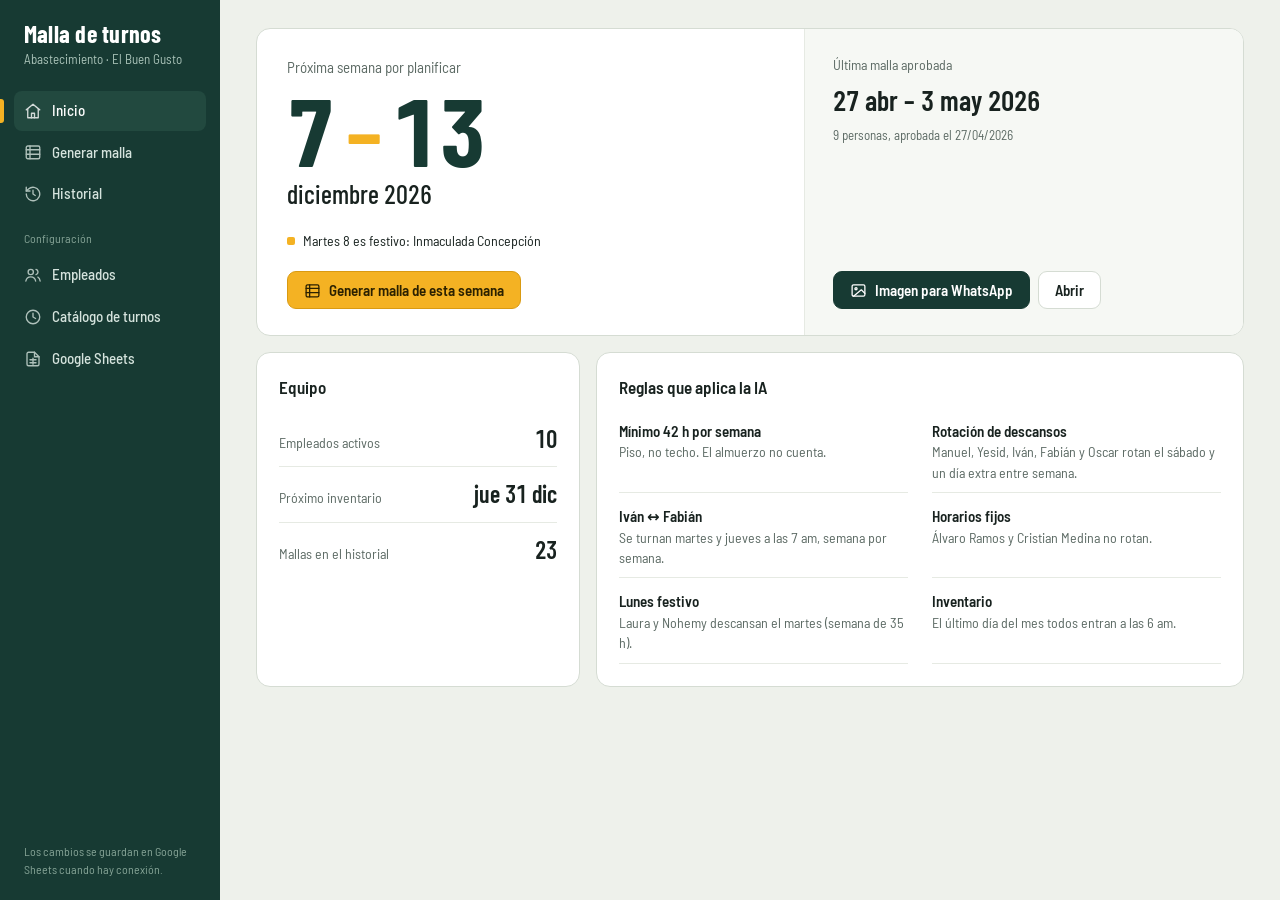
==== commit 220f1c2f: "feat: rediseña la app del coordinador y agrega imagen de la malla para WhatsApp - Nuevo diseño: riel" ====
--- a/index.html
+++ b/index.html
@@ -4,338 +4,491 @@
 <meta charset="UTF-8">
 <meta name="viewport" content="width=device-width, initial-scale=1.0">
 <title>Malla de Turnos — Dpto. Abastecimiento</title>
+<meta name="theme-color" content="#173A33">
+<link rel="preconnect" href="https://fonts.googleapis.com">
+<link rel="preconnect" href="https://fonts.gstatic.com" crossorigin>
+<link href="https://fonts.googleapis.com/css2?family=Barlow+Condensed:wght@500;600;700&family=Barlow+Semi+Condensed:wght@400;500;600;700&display=swap" rel="stylesheet">
 <link rel="stylesheet" href="styles.css">
 </head>
 <body>
+<svg width="0" height="0" style="position:absolute" aria-hidden="true">
+  <defs>
+    <symbol id="i-home" viewBox="0 0 24 24" fill="none" stroke="currentColor" stroke-width="1.8" stroke-linecap="round" stroke-linejoin="round"><path d="M3 10.5 12 3l9 7.5"/><path d="M5 9.5V21h14V9.5"/><path d="M10 21v-6h4v6"/></symbol>
+    <symbol id="i-grid" viewBox="0 0 24 24" fill="none" stroke="currentColor" stroke-width="1.8" stroke-linecap="round" stroke-linejoin="round"><rect x="3" y="4" width="18" height="17" rx="2"/><path d="M3 9h18M8 4v17M3 15h18"/></symbol>
+    <symbol id="i-history" viewBox="0 0 24 24" fill="none" stroke="currentColor" stroke-width="1.8" stroke-linecap="round" stroke-linejoin="round"><path d="M3 12a9 9 0 1 0 3-6.7L3 8"/><path d="M3 3v5h5"/><path d="M12 7v5l3 2"/></symbol>
+    <symbol id="i-users" viewBox="0 0 24 24" fill="none" stroke="currentColor" stroke-width="1.8" stroke-linecap="round" stroke-linejoin="round"><circle cx="9" cy="8" r="3.5"/><path d="M2.5 20c.6-3.6 3.2-5.5 6.5-5.5s5.9 1.9 6.5 5.5"/><path d="M16 4.6a3.5 3.5 0 0 1 0 6.8M18.5 14.8c1.7.8 2.7 2.5 3 5.2"/></symbol>
+    <symbol id="i-clock" viewBox="0 0 24 24" fill="none" stroke="currentColor" stroke-width="1.8" stroke-linecap="round" stroke-linejoin="round"><circle cx="12" cy="12" r="9"/><path d="M12 7v5l3.5 2"/></symbol>
+    <symbol id="i-sheet" viewBox="0 0 24 24" fill="none" stroke="currentColor" stroke-width="1.8" stroke-linecap="round" stroke-linejoin="round"><path d="M14 3H6a2 2 0 0 0-2 2v14a2 2 0 0 0 2 2h12a2 2 0 0 0 2-2V9z"/><path d="M14 3v6h6M8 13h8M8 17h8M12 11v8"/></symbol>
+    <symbol id="i-image" viewBox="0 0 24 24" fill="none" stroke="currentColor" stroke-width="1.8" stroke-linecap="round" stroke-linejoin="round"><rect x="3" y="4" width="18" height="16" rx="2"/><circle cx="8.5" cy="9.5" r="1.5"/><path d="m21 16-5-5L5 20"/></symbol>
+    <symbol id="i-cal" viewBox="0 0 24 24" fill="none" stroke="currentColor" stroke-width="1.8" stroke-linecap="round" stroke-linejoin="round"><rect x="3" y="5" width="18" height="16" rx="2"/><path d="M3 10h18M8 3v4M16 3v4"/></symbol>
+    <symbol id="i-x" viewBox="0 0 24 24" fill="none" stroke="currentColor" stroke-width="2" stroke-linecap="round"><path d="M6 6l12 12M18 6 6 18"/></symbol>
+    <symbol id="i-spark" viewBox="0 0 24 24" fill="none" stroke="currentColor" stroke-width="1.8" stroke-linecap="round" stroke-linejoin="round"><path d="M12 3v4M12 17v4M3 12h4M17 12h4M6 6l2.5 2.5M15.5 15.5 18 18M6 18l2.5-2.5M15.5 8.5 18 6"/></symbol>
+  </defs>
+</svg>
+
+<div class="shell">
+<aside class="rail">
+  <div class="brand">
+    <div class="brand-name">Malla de turnos</div>
+    <div class="brand-sub">Abastecimiento · El Buen Gusto</div>
+  </div>
+  <nav class="nav" aria-label="Secciones">
+    <button class="active" data-panel="dashboard" onclick="showPanel('dashboard')"><svg><use href="#i-home"/></svg>Inicio</button>
+    <button data-panel="generar" onclick="showPanel('generar')"><svg><use href="#i-grid"/></svg>Generar malla</button>
+    <button data-panel="historial" onclick="showPanel('historial')"><svg><use href="#i-history"/></svg>Historial</button>
+    <div class="nav-group">Configuración</div>
+    <button data-panel="empleados" onclick="showPanel('empleados')"><svg><use href="#i-users"/></svg>Empleados</button>
+    <button data-panel="turnos" onclick="showPanel('turnos')"><svg><use href="#i-clock"/></svg>Catálogo de turnos</button>
+    <button data-panel="publicar" onclick="showPanel('publicar')"><svg><use href="#i-sheet"/></svg>Google Sheets</button>
+  </nav>
+  <div class="rail-foot">Los cambios se guardan en Google Sheets cuando hay conexión.</div>
+</aside>
+
+<main class="main">
 <div class="app">
-<header>
-  <div>
-    <div style="font-size:11px;color:#888;margin-bottom:2px">Dpto. de Abastecimiento · El Buen Gusto</div>
-    <h1>Gestión de Malla de Turnos</h1>
+
+<!-- ═══════════════════════ INICIO ═══════════════════════ -->
+<section id="panel-dashboard" class="panel visible">
+  <div class="hero">
+    <div class="hero-week">
+      <div class="hero-kicker">Próxima semana por planificar</div>
+      <div class="hero-dates" id="hero-dates">–</div>
+      <div class="hero-month" id="hero-month"></div>
+      <div class="hero-flags" id="hero-flags"></div>
+      <div class="btn-row">
+        <button class="primary" onclick="irAGenerarProxima()"><svg><use href="#i-grid"/></svg>Generar malla de esta semana</button>
+      </div>
+      <span id="m-semana" hidden></span>
+    </div>
+    <div class="hero-last" id="hero-last">
+      <div class="label">Última malla publicada</div>
+      <div class="week">–</div>
+    </div>
   </div>
-  <div class="nav">
-    <button class="active" onclick="showPanel('dashboard')">Inicio</button>
-    <button onclick="showPanel('empleados')">Empleados</button>
-    <button onclick="showPanel('turnos')">Turnos</button>
-    <button onclick="showPanel('generar')">Generar malla</button>
-    <button onclick="showPanel('historial')">Historial</button>
-    <button onclick="showPanel('publicar')">Publicar</button>
+
+  <div class="dash-row">
+    <div class="card">
+      <div class="section-title">Equipo</div>
+      <div class="facts">
+        <div class="fact"><span class="fact-label">Empleados activos</span><span class="fact-val" id="m-activos">10</span></div>
+        <div class="fact"><span class="fact-label">Próximo inventario</span><span class="fact-val" id="m-inventario">–</span></div>
+        <div class="fact"><span class="fact-label">Mallas en el historial</span><span class="fact-val" id="m-historial">–</span></div>
+      </div>
+    </div>
+    <div class="card">
+      <div class="section-title">Reglas que aplica la IA</div>
+      <ul class="rules">
+        <li><b>Mínimo 42 h por semana</b>Piso, no techo. El almuerzo no cuenta.</li>
+        <li><b>Rotación de descansos</b>Manuel, Yesid, Iván, Fabián y Oscar rotan el sábado y un día extra entre semana.</li>
+        <li><b>Iván ↔ Fabián</b>Se turnan martes y jueves a las 7 am, semana por semana.</li>
+        <li><b>Horarios fijos</b>Álvaro Ramos y Cristian Medina no rotan.</li>
+        <li><b>Lunes festivo</b>Laura y Nohemy descansan el martes (semana de 35 h).</li>
+        <li><b>Inventario</b>El último día del mes todos entran a las 6 am.</li>
+      </ul>
+    </div>
   </div>
-</header>
-
-<div id="panel-dashboard" class="panel visible">
-  <div class="section-title">Resumen del equipo</div>
-  <div class="grid3" style="margin-bottom:20px">
-    <div class="metric"><div class="metric-label">Empleados activos</div><div class="metric-val" id="m-activos">10</div><div class="metric-sub">Equipo completo</div></div>
-    <div class="metric"><div class="metric-label">Semana actual</div><div class="metric-val" id="m-semana">26 May – 1 Jun</div><div class="metric-sub">2026</div></div>
-    <div class="metric"><div class="metric-label">Último inventario</div><div class="metric-val" id="m-inventario">–</div><div class="metric-sub">Fin de mes — horario especial</div></div>
+</section>
+
+<!-- ═══════════════════════ EMPLEADOS ═══════════════════════ -->
+<section id="panel-empleados" class="panel">
+  <div class="page-head">
+    <div>
+      <h1 class="page-title">Empleados</h1>
+      <p class="page-desc">Cargo, estado y las reglas de descanso y horas que la IA usa al generar cada malla.</p>
+    </div>
+    <button class="primary" onclick="toggleAddEmp()">Agregar empleado</button>
   </div>
-  <div class="section-title">Reglas activas del equipo</div>
-  <div style="display:grid;grid-template-columns:1fr 1fr;gap:8px;margin-bottom:20px">
-    <div style="background:#f5f4f0;border-radius:8px;padding:10px 12px;font-size:12px;line-height:1.7"><b style="font-weight:500">Grupo de rotación de descansos</b><br>Manuel, Yesid, Iván, Fabián y Oscar rotan sábado + día extra entre semana</div>
-    <div style="background:#f5f4f0;border-radius:8px;padding:10px 12px;font-size:12px;line-height:1.7"><b style="font-weight:500">Manuel Corro ↔ Yesid Moreno</b><br>Rotación semanal 8am-5pm / 9am-6pm</div>
-    <div style="background:#f5f4f0;border-radius:8px;padding:10px 12px;font-size:12px;line-height:1.7"><b style="font-weight:500">Iván Nieto ↔ Fabián Cárdenas</b><br>Rotación mar/jue · 7 am semana x semana</div>
-    <div style="background:#f5f4f0;border-radius:8px;padding:10px 12px;font-size:12px;line-height:1.7"><b style="font-weight:500">Cristian Medina</b><br>Horario permanente fijo</div>
-    <div style="background:#f5f4f0;border-radius:8px;padding:10px 12px;font-size:12px;line-height:1.7"><b style="font-weight:500">Mínimo semanal</b><br>42 h laborales (sin contar almuerzo) — piso, no techo</div>
-    <div style="background:#f5f4f0;border-radius:8px;padding:10px 12px;font-size:12px;line-height:1.7"><b style="font-weight:500">Almuerzo mar–vie</b><br>1 hora de almuerzo (no contabilizada)</div>
-  </div>
-  <div class="section-title">Acciones rápidas</div>
-  <div style="display:flex;gap:10px;flex-wrap:wrap">
-    <button class="primary" onclick="showPanel('generar')">Generar malla próxima semana</button>
-    <button class="secondary" onclick="showPanel('empleados')">Ver / editar empleados</button>
-    <button class="secondary" onclick="showPanel('historial')">Ver historial de mallas</button>
-  </div>
-</div>
-
-<div id="panel-empleados" class="panel">
-  <div style="display:flex;justify-content:space-between;align-items:center;margin-bottom:14px">
-    <div class="section-title" style="margin:0;border:none;padding:0">Equipo actual</div>
-    <button class="primary" onclick="toggleAddEmp()">+ Agregar empleado</button>
-  </div>
-  <div id="add-emp-form" style="display:none;background:#f9f9f8;border-radius:10px;padding:16px;margin-bottom:14px;border:0.5px solid #ddd">
+
+  <div id="add-emp-form" class="card" style="display:none;margin-bottom:16px">
     <div class="section-title">Nuevo empleado</div>
     <div class="form-row cols2">
-      <div><label>Nombre completo</label><input id="new-nombre" placeholder="Ej: Carlos Pérez"></div>
-      <div><label>Cargo / Rol</label><input id="new-cargo" placeholder="Ej: Auxiliar logístico"></div>
+      <div><label for="new-nombre">Nombre completo</label><input id="new-nombre" placeholder="Ej: Carlos Pérez"></div>
+      <div><label for="new-cargo">Cargo</label><input id="new-cargo" placeholder="Ej: Auxiliar logístico"></div>
     </div>
     <div class="form-row cols3">
-      <div><label>Horario base (entrada)</label><select id="new-entrada">
+      <div><label for="new-entrada">Entrada habitual</label><select id="new-entrada">
         <option>6:00 am</option><option>7:00 am</option><option selected>8:00 am</option><option>9:00 am</option><option>10:00 am</option>
       </select></div>
-      <div><label>Horario base (salida)</label><select id="new-salida">
+      <div><label for="new-salida">Salida habitual</label><select id="new-salida">
         <option>2:00 pm</option><option>3:00 pm</option><option>4:00 pm</option><option selected>5:00 pm</option><option>6:00 pm</option><option>7:00 pm</option>
       </select></div>
-      <div><label>Estado</label><select id="new-estado"><option>Activo</option><option>Vacante</option><option>Incapacidad</option></select></div>
+      <div><label for="new-estado">Estado</label><select id="new-estado"><option>Activo</option><option>Vacante</option><option>Incapacidad</option></select></div>
     </div>
     <div class="form-row">
-      <div><label>Regla especial (opcional)</label><input id="new-regla" placeholder="Ej: Rotación semanal con X · martes/jueves 7am · horario fijo · etc."></div>
-    </div>
-    <div style="display:flex;gap:8px">
+      <div><label for="new-regla">Nota para la IA (opcional)</label><input id="new-regla" placeholder="Ej: Rotación semanal con X · martes y jueves 7am"></div>
+    </div>
+    <div class="btn-row">
       <button class="primary" onclick="addEmpleado()">Guardar empleado</button>
       <button class="secondary" onclick="toggleAddEmp()">Cancelar</button>
     </div>
   </div>
 
-  <div id="edit-emp-form" style="display:none;background:#f9f9f8;border-radius:10px;padding:16px;margin-bottom:14px;border:0.5px solid #ddd">
+  <div class="card"><div id="emp-list"></div></div>
+
+  <dialog id="edit-emp-dialog" class="medium" aria-labelledby="edit-emp-title">
+   <div id="edit-emp-form">
     <input type="hidden" id="edit-emp-id">
-    <div class="section-title">Editar empleado — <span id="edit-emp-nombre"></span></div>
-    <div class="form-row cols2">
-      <div><label>Cargo / Rol</label><input id="edit-cargo"></div>
-      <div><label>Estado</label><select id="edit-estado"><option>Activo</option><option>Vacante</option><option>Incapacidad</option></select></div>
-    </div>
-    <div class="form-row">
-      <div><label>Nota / regla especial (texto libre, para referencia)</label><input id="edit-regla"></div>
-    </div>
-
-    <div class="section-title" style="margin-top:14px">Reglas de descanso y horas</div>
-    <div class="info-box" style="margin-bottom:10px;background:#FCEBEB;color:#A32D2D;border-color:#f0c9c9">El mínimo de horas laborales semanales para <b>todos</b> los empleados es <b>42h</b>. Este número es un piso, no un techo — solo bájalo si tienes una excepción real y autorizada (ej. Laura García / Nohemy en semana con festivo).</div>
-
-    <div class="form-row cols2">
-      <div><label><input type="checkbox" id="edit-descansa-domingo"> Descansa todos los domingos</label></div>
-      <div><label>Mínimo de horas laborales semanales</label><input type="number" id="edit-min-horas" min="1" max="60" value="42"></div>
-    </div>
-    <div class="form-row">
-      <div><label><input type="checkbox" id="edit-min-aplica-festivo"> El mínimo aplica igual en semanas con día festivo (el festivo NO reduce la meta)</label></div>
-    </div>
-
-    <div class="form-row">
-      <div><label><input type="checkbox" id="edit-tiene-descanso-adicional" onchange="toggleEditDescansoAdicional()"> Tiene un día de descanso adicional entre semana (aparte del domingo)</label></div>
-    </div>
-    <div id="edit-descanso-adicional-fields" style="display:none;padding:10px;background:#fff;border-radius:8px;border:0.5px solid #e5e5e0;margin-bottom:10px">
-      <label style="display:block;margin-bottom:6px">¿En qué días puede caer ese descanso adicional?</label>
-      <div id="edit-dias-permitidos" style="display:flex;gap:12px;flex-wrap:wrap;margin-bottom:10px"></div>
-      <label style="display:block;margin-bottom:6px">Días en los que NUNCA puede descansar (ningún tipo de descanso)</label>
-      <div id="edit-dias-prohibidos" style="display:flex;gap:12px;flex-wrap:wrap"></div>
-    </div>
-
-    <div class="form-row">
-      <div><label>Grupo de rotación de descanso (empleados que reparten sábados/día extra entre ellos)</label>
-        <input id="edit-grupo-rotacion" list="grupos-existentes" placeholder="Ej: logistica-descanso (déjalo vacío si no rota con nadie)">
-        <datalist id="grupos-existentes"></datalist>
+    <div class="dlg-head">
+      <div>
+        <div class="dlg-title" id="edit-emp-title"><span id="edit-emp-nombre"></span></div>
+        <div class="dlg-sub">Reglas de descanso, horas y horario fijo</div>
       </div>
-    </div>
-
-    <div class="form-row">
-      <div><label><input type="checkbox" id="edit-excepcion-festivo" onchange="toggleEditExcepcionFestivo()"> Tiene excepción de horas en semana con festivo (caso especial, como Laura García / Nohemy)</label></div>
-    </div>
-    <div id="edit-excepcion-festivo-fields" style="display:none;padding:10px;background:#fff;border-radius:8px;border:0.5px solid #e5e5e0">
+      <button class="dlg-close" onclick="cerrarEdicionEmpleado()" aria-label="Cerrar"><svg width="18" height="18"><use href="#i-x"/></svg></button>
+    </div>
+    <div class="dlg-body">
       <div class="form-row cols2">
-        <div><label>Día de descanso alternativo esa semana</label>
-          <select id="edit-dia-alternativo">
-            <option value="lunes">Lunes</option><option value="martes">Martes</option><option value="miercoles">Miércoles</option>
-            <option value="jueves">Jueves</option><option value="viernes">Viernes</option><option value="sabado">Sábado</option>
-          </select>
+        <div><label for="edit-cargo">Cargo</label><input id="edit-cargo"></div>
+        <div><label for="edit-estado">Estado</label><select id="edit-estado"><option>Activo</option><option>Vacante</option><option>Incapacidad</option></select></div>
+      </div>
+      <div class="form-row">
+        <div><label for="edit-regla">Nota para la IA (texto libre)</label><input id="edit-regla"></div>
+      </div>
+
+      <div class="fieldset-title">Descansos y horas</div>
+      <div class="form-row cols2">
+        <div><label for="edit-min-horas">Mínimo de horas por semana</label><input type="number" id="edit-min-horas" min="1" max="60" value="42">
+          <div class="hint">42 h es el piso para todos. Bájalo solo con una excepción autorizada.</div></div>
+        <div style="display:flex;flex-direction:column;gap:12px;padding-top:28px">
+          <label><input type="checkbox" id="edit-descansa-domingo"> Descansa todos los domingos</label>
+          <label><input type="checkbox" id="edit-min-aplica-festivo"> El festivo no reduce su mínimo de horas</label>
         </div>
-        <div><label>Horas laborales esa semana (excepción)</label><input type="number" id="edit-horas-excepcion" min="1" max="60" value="35"></div>
       </div>
-    </div>
-
-    <div class="section-title" style="margin-top:14px">Horario fijo semanal</div>
-    <div class="form-row">
-      <div><label><input type="checkbox" id="edit-horario-fijo-activo" onchange="toggleEditHorarioFijo()"> Tiene horario fijo semanal (no rota, ignora rotaciones y grupo de descanso)</label></div>
-    </div>
-    <div id="edit-horario-fijo-fields" style="display:none;padding:10px;background:#fff;border-radius:8px;border:0.5px solid #e5e5e0;margin-bottom:10px">
-      <div class="info-box" style="margin-bottom:10px">Define entrada y salida de cada día (ej: 7am, 2:30am, 12am). Marca "Descansa" si ese día no trabaja. Las horas netas se calculan solas.</div>
-      <div id="edit-horario-fijo-grid"></div>
-      <div style="margin-top:8px;font-size:12px;color:#555">Total semanal: <b id="edit-horario-fijo-total">0h</b></div>
-    </div>
-
-    <div style="display:flex;gap:8px;margin-top:14px">
+
+      <div class="form-row">
+        <label><input type="checkbox" id="edit-tiene-descanso-adicional" onchange="toggleEditDescansoAdicional()"> Tiene un día de descanso adicional entre semana</label>
+      </div>
+      <div id="edit-descanso-adicional-fields" class="subform" style="display:none">
+        <label>Días en los que puede tomar ese descanso</label>
+        <div id="edit-dias-permitidos" class="chips rest" style="margin-bottom:14px"></div>
+        <label>Días en los que nunca puede descansar</label>
+        <div id="edit-dias-prohibidos" class="chips never"></div>
+      </div>
+
+      <div class="form-row">
+        <div><label for="edit-grupo-rotacion">Grupo de rotación de descansos</label>
+          <input id="edit-grupo-rotacion" list="grupos-existentes" placeholder="Vacío si no rota con nadie">
+          <datalist id="grupos-existentes"></datalist>
+          <div class="hint">Quienes tengan el mismo grupo se reparten los sábados y el día extra.</div>
+        </div>
+      </div>
+
+      <div class="form-row">
+        <label><input type="checkbox" id="edit-excepcion-festivo" onchange="toggleEditExcepcionFestivo()"> Trabaja menos horas en semana con lunes festivo (caso Laura y Nohemy)</label>
+      </div>
+      <div id="edit-excepcion-festivo-fields" class="subform" style="display:none">
+        <div class="form-row cols2" style="margin:0">
+          <div><label for="edit-dia-alternativo">Día de descanso esa semana</label>
+            <select id="edit-dia-alternativo">
+              <option value="lunes">Lunes</option><option value="martes">Martes</option><option value="miercoles">Miércoles</option>
+              <option value="jueves">Jueves</option><option value="viernes">Viernes</option><option value="sabado">Sábado</option>
+            </select>
+          </div>
+          <div><label for="edit-horas-excepcion">Horas esa semana</label><input type="number" id="edit-horas-excepcion" min="1" max="60" value="35"></div>
+        </div>
+      </div>
+
+      <div class="fieldset-title">Horario fijo semanal</div>
+      <div class="form-row">
+        <label><input type="checkbox" id="edit-horario-fijo-activo" onchange="toggleEditHorarioFijo()"> Siempre trabaja el mismo horario (no rota)</label>
+      </div>
+      <div id="edit-horario-fijo-fields" class="subform" style="display:none">
+        <div class="hint" style="margin:0 0 10px">Escribe la hora como 7am, 2:30am o 12am. Las horas netas se calculan solas.</div>
+        <div id="edit-horario-fijo-grid"></div>
+        <div style="margin-top:10px;font-size:15px">Total semanal: <b id="edit-horario-fijo-total">0h</b></div>
+      </div>
+    </div>
+    <div class="dlg-foot">
+      <button class="secondary" onclick="cerrarEdicionEmpleado()">Cancelar</button>
       <button class="primary" onclick="guardarEdicionEmpleado()">Guardar cambios</button>
-      <button class="secondary" onclick="cerrarEdicionEmpleado()">Cancelar</button>
-    </div>
+    </div>
+   </div>
+  </dialog>
+</section>
+
+<!-- ═══════════════════════ TURNOS ═══════════════════════ -->
+<section id="panel-turnos" class="panel">
+  <div class="page-head">
+    <div>
+      <h1 class="page-title">Catálogo de turnos</h1>
+      <p class="page-desc">Los códigos son internos. En la imagen de la malla el equipo ve la hora de entrada, la de salida y si tiene almuerzo.</p>
+    </div>
+    <button class="primary" onclick="toggleAddTurno()">Nuevo turno</button>
   </div>
-
-  <div id="emp-list"></div>
-</div>
-
-<div id="panel-turnos" class="panel">
-  <div style="display:flex;justify-content:space-between;align-items:center;margin-bottom:14px">
-    <div class="section-title" style="margin:0;border:none;padding:0">Catálogo de turnos</div>
-    <button class="primary" onclick="toggleAddTurno()">+ Nuevo turno</button>
-  </div>
-  <div class="info-box" style="margin-bottom:14px">Los códigos de turno son internos — tú los ves en la gestión pero los empleados ven la hora de entrada, salida y si incluye almuerzo.</div>
-  <div style="margin-bottom:14px">
-    <input id="turnos-search" type="text" placeholder="Buscar por código, hora o descripción (ej: 7am, 8h, +alm)" style="width:100%" oninput="renderTurnos()">
-  </div>
-  <div id="add-turno-form" style="display:none;background:#f9f9f8;border-radius:10px;padding:16px;margin-bottom:14px;border:0.5px solid #ddd">
+  <div id="add-turno-form" class="card" style="display:none;margin-bottom:16px">
     <div class="section-title">Nuevo turno</div>
     <div class="form-row cols3">
-      <div><label>Código</label><input id="nt-codigo" placeholder="Ej: 13, T1, MAÑANA"></div>
-      <div><label>Entrada</label><input id="nt-entrada" placeholder="Ej: 8am"></div>
-      <div><label>Salida</label><input id="nt-salida" placeholder="Ej: 5pm"></div>
+      <div><label for="nt-codigo">Código</label><input id="nt-codigo" placeholder="Ej: 13, T1"></div>
+      <div><label for="nt-entrada">Entrada</label><input id="nt-entrada" placeholder="Ej: 8am"></div>
+      <div><label for="nt-salida">Salida</label><input id="nt-salida" placeholder="Ej: 5pm"></div>
     </div>
     <div class="form-row cols3">
-      <div><label>Horas laborales</label><input id="nt-horas" type="number" min="1" max="12" placeholder="8"></div>
-      <div><label>¿Incluye almuerzo?</label><select id="nt-almuerzo"><option value="no">No (S/A)</option><option value="si">Sí (+1h almuerzo)</option></select></div>
-      <div><label>Descripción</label><input id="nt-desc" placeholder="Ej: Turno estándar mañana"></div>
-    </div>
-    <div style="display:flex;gap:8px">
+      <div><label for="nt-horas">Horas laborales</label><input id="nt-horas" type="number" min="1" max="12" placeholder="8"></div>
+      <div><label for="nt-almuerzo">Almuerzo</label><select id="nt-almuerzo"><option value="no">Sin almuerzo</option><option value="si">Con almuerzo (+1 h)</option></select></div>
+      <div><label for="nt-desc">Descripción</label><input id="nt-desc" placeholder="Ej: Turno estándar mañana"></div>
+    </div>
+    <div class="btn-row">
       <button class="primary" onclick="addTurno()">Guardar turno</button>
       <button class="secondary" onclick="toggleAddTurno()">Cancelar</button>
     </div>
   </div>
-  <div id="turnos-list"></div>
-</div>
-
-<div id="panel-generar" class="panel">
-  <div class="tab-bar">
-    <button class="tab active" onclick="switchTab('config')">1 · Configurar</button>
-    <button class="tab" onclick="switchTab('generar-ia')">2 · Generar con IA</button>
-    <button class="tab" onclick="switchTab('revisar')">3 · Revisar y aprobar</button>
+  <div class="card">
+    <div style="margin-bottom:16px">
+      <label for="turnos-search">Buscar turno</label>
+      <input id="turnos-search" type="search" placeholder="Código, hora o duración. Ej: 7am 8h" oninput="renderTurnos()">
+    </div>
+    <div id="turnos-list"></div>
   </div>
+</section>
+
+<!-- ═══════════════════════ GENERAR ═══════════════════════ -->
+<section id="panel-generar" class="panel">
+  <div class="page-head">
+    <div>
+      <h1 class="page-title">Generar malla</h1>
+      <p class="page-desc">Configura la semana, deja que la IA arme la malla y ajusta lo que haga falta antes de publicarla.</p>
+    </div>
+  </div>
+  <div class="tab-bar" role="tablist">
+    <button class="tab active" onclick="switchTab('config')"><span class="n">1</span>Configurar semana</button>
+    <button class="tab" onclick="switchTab('generar-ia')"><span class="n">2</span>Generar con IA</button>
+    <button class="tab" onclick="switchTab('revisar')"><span class="n">3</span>Revisar y compartir</button>
+  </div>
 
   <div id="tab-config">
-    <div class="section-title">Semana a planificar</div>
-    <div class="form-row cols2" style="max-width:500px">
-      <div><label>Fecha inicio (lunes)</label>
-        <div class="date-field-wrap">
-          <input type="text" id="fecha-inicio-display" placeholder="DD/MM/AAAA" maxlength="10" autocomplete="off" oninput="syncFecha(this,'fecha-inicio')">
-          <div class="cal-btn" title="Abrir calendario">🗓
-            <input type="date" id="fecha-inicio-picker" class="date-overlay" onchange="pickerToDisplay('fecha-inicio')">
+    <div class="detect-note" id="detect-note"></div>
+    <div class="config-grid">
+      <div class="card">
+        <div class="section-title">Semana</div>
+        <div class="week-pick"><span class="wk" id="config-week-label">–</span></div>
+        <div class="date-pair">
+          <div><label for="fecha-inicio-display">Lunes</label>
+            <div class="date-field-wrap">
+              <input type="text" id="fecha-inicio-display" placeholder="DD/MM/AAAA" maxlength="10" autocomplete="off" inputmode="numeric" oninput="syncFecha(this,'fecha-inicio')">
+              <div class="cal-btn" title="Abrir calendario"><svg><use href="#i-cal"/></svg>
+                <input type="date" id="fecha-inicio-picker" class="date-overlay" aria-label="Elegir lunes" onchange="pickerToDisplay('fecha-inicio')">
+              </div>
+            </div>
+            <input type="hidden" id="fecha-inicio">
+          </div>
+          <div><label for="fecha-fin-display">Domingo</label>
+            <div class="date-field-wrap">
+              <input type="text" id="fecha-fin-display" placeholder="DD/MM/AAAA" maxlength="10" autocomplete="off" inputmode="numeric" oninput="syncFecha(this,'fecha-fin')">
+              <div class="cal-btn" title="Abrir calendario"><svg><use href="#i-cal"/></svg>
+                <input type="date" id="fecha-fin-picker" class="date-overlay" aria-label="Elegir domingo" onchange="pickerToDisplay('fecha-fin')">
+              </div>
+            </div>
+            <input type="hidden" id="fecha-fin">
           </div>
         </div>
-        <input type="hidden" id="fecha-inicio">
-      </div>
-      <div><label>Fecha fin (domingo)</label>
-        <div class="date-field-wrap">
-          <input type="text" id="fecha-fin-display" placeholder="DD/MM/AAAA" maxlength="10" autocomplete="off" oninput="syncFecha(this,'fecha-fin')">
-          <div class="cal-btn" title="Abrir calendario">🗓
-            <input type="date" id="fecha-fin-picker" class="date-overlay" onchange="pickerToDisplay('fecha-fin')">
+        <div class="hint">Al cambiar el lunes, el domingo se ajusta solo.</div>
+
+        <div class="fieldset-title">Festivos e inventario</div>
+        <div class="form-row">
+          <div>
+            <label>Días festivos de esta semana</label>
+            <div id="festivos-days" class="chips">
+              <label class="day-check"><input type="checkbox" value="lunes"><span>Lun</span></label>
+              <label class="day-check"><input type="checkbox" value="martes"><span>Mar</span></label>
+              <label class="day-check"><input type="checkbox" value="miercoles"><span>Mié</span></label>
+              <label class="day-check"><input type="checkbox" value="jueves"><span>Jue</span></label>
+              <label class="day-check"><input type="checkbox" value="viernes"><span>Vie</span></label>
+              <label class="day-check"><input type="checkbox" value="sabado"><span>Sáb</span></label>
+            </div>
+            <div class="hint">Activa los horarios de festivo de Manuel, Yesid, Oscar, Iván y Fabián.</div>
           </div>
         </div>
-        <input type="hidden" id="fecha-fin">
-      </div>
-    </div>
-    <div class="form-row" style="max-width:500px">
-      <div><label>¿Es semana de inventario? (último día del mes)</label>
-        <select id="es-inventario" onchange="toggleInventarioDia()">
-          <option value="no">No</option>
-          <option value="si">Sí — todos entran a las 6 am</option>
-        </select>
-      </div>
-    </div>
-    <div id="row-dia-inventario" style="display:none;max-width:500px">
-      <div class="form-row">
-        <div>
-          <label>Día del inventario</label>
-          <select id="dia-inventario">
-            <option value="lunes">Lunes</option>
-            <option value="martes">Martes</option>
-            <option value="miercoles">Miércoles</option>
-            <option value="jueves">Jueves</option>
-            <option value="viernes">Viernes</option>
-            <option value="sabado">Sábado</option>
-            <option value="domingo">Domingo</option>
-          </select>
-          <div id="inventario-aviso" style="font-size:11px;margin-top:6px"></div>
+        <div class="form-row">
+          <label><input type="checkbox" id="prox-semana-festivo"> La semana siguiente empieza con lunes festivo
+          </label>
+          <div class="hint" style="margin-top:-6px;padding-left:26px">Laura García y Nohemy trabajan este domingo.</div>
+        </div>
+        <div class="form-row">
+          <div><label for="es-inventario">Inventario de fin de mes</label>
+            <select id="es-inventario" onchange="toggleInventarioDia()">
+              <option value="no">No hay inventario esta semana</option>
+              <option value="si">Sí, todos entran a las 6 am</option>
+            </select>
+          </div>
+        </div>
+        <div id="row-dia-inventario" style="display:none">
+          <div class="form-row">
+            <div>
+              <label for="dia-inventario">Día del inventario</label>
+              <select id="dia-inventario">
+                <option value="lunes">Lunes</option>
+                <option value="martes">Martes</option>
+                <option value="miercoles">Miércoles</option>
+                <option value="jueves">Jueves</option>
+                <option value="viernes">Viernes</option>
+                <option value="sabado">Sábado</option>
+                <option value="domingo">Domingo</option>
+              </select>
+              <div id="inventario-aviso" class="hint"></div>
+            </div>
+          </div>
         </div>
       </div>
-    </div>
-    <div class="form-row" style="max-width:500px">
-      <div>
-        <label>Días festivos en esta semana</label>
-        <div id="festivos-days" style="display:flex;gap:6px;flex-wrap:wrap;margin-top:6px">
-          <label class="day-check"><input type="checkbox" value="lunes"><span>Lun</span></label>
-          <label class="day-check"><input type="checkbox" value="martes"><span>Mar</span></label>
-          <label class="day-check"><input type="checkbox" value="miercoles"><span>Mié</span></label>
-          <label class="day-check"><input type="checkbox" value="jueves"><span>Jue</span></label>
-          <label class="day-check"><input type="checkbox" value="viernes"><span>Vie</span></label>
-          <label class="day-check"><input type="checkbox" value="sabado"><span>Sáb</span></label>
+
+      <div class="card">
+        <div class="section-title">Rotaciones</div>
+        <div class="form-row">
+          <div><label for="rot-manuel-yesid">Manuel Corro y Yesid Moreno</label>
+            <select id="rot-manuel-yesid">
+              <option value="A">Manuel 8am–5pm · Yesid 9am–6pm</option>
+              <option value="B">Manuel 9am–6pm · Yesid 8am–5pm</option>
+            </select>
+          </div>
         </div>
-        <div style="font-size:11px;color:#888;margin-top:5px">Aplica horarios especiales de festivo a Manuel, Yesid, Oscar y Fabián/Iván</div>
+        <div class="form-row">
+          <div><label for="rot-ivan-fabian">Martes y jueves a las 7 am</label>
+            <select id="rot-ivan-fabian">
+              <option value="A">Le toca a Iván Nieto</option>
+              <option value="B">Le toca a Fabián Cárdenas</option>
+            </select>
+          </div>
+        </div>
+
+        <div class="fieldset-title">Novedades de la semana</div>
+        <div class="form-row">
+          <div><label for="notas-semana">Vacaciones, incapacidades o eventos</label>
+            <input id="notas-semana" placeholder="Ej: Yesid en vacaciones lun-mié · Cristian incapacitado jueves"></div>
+        </div>
+        <div class="form-row">
+          <div>
+            <label>Horas extra autorizadas</label>
+            <div id="horas-extra-list"></div>
+            <button class="secondary sm" type="button" onclick="agregarHorasExtra()">Agregar horas extra</button>
+            <div class="hint">Sin horas extra, todos quedan exactamente en su mínimo (42 h o el que tengan configurado).</div>
+          </div>
+        </div>
       </div>
     </div>
-    <div class="form-row" style="max-width:500px">
-      <div><label><input type="checkbox" id="prox-semana-festivo" style="width:auto;margin-right:6px;vertical-align:middle">La semana SIGUIENTE tiene lunes festivo</label>
-        <div style="font-size:11px;color:#888;margin-top:5px">Si se marca, Laura García y Nohemy trabajan el domingo de esta semana (en vez de descansar) porque descansarán el martes de la semana festiva</div>
+    <div class="btn-row" style="margin-top:18px">
+      <button class="primary" onclick="goToGenerar()">Continuar</button>
+    </div>
+  </div>
+
+  <div id="tab-generar-ia" style="display:none">
+    <div class="card">
+      <div class="section-title">Resumen de la semana</div>
+      <div id="config-resumen"></div>
+      <div class="btn-row">
+        <button class="primary" onclick="generarMalla()" id="btn-generar"><svg><use href="#i-spark"/></svg>Generar malla con IA</button>
+        <button class="secondary" onclick="switchTab('config')">Cambiar configuración</button>
       </div>
-    </div>
-    <div class="form-row" style="max-width:500px">
-      <div><label>Notas especiales para esta semana (vacaciones, incapacidades, eventos)</label>
-        <input id="notas-semana" placeholder="Ej: Yesid en vacaciones lun-mié · Cristian incapacitado jueves"></div>
-    </div>
-    <div class="form-row" style="max-width:500px">
-      <div>
-        <label>¿Alguien necesita horas extra autorizadas esta semana? (encima de su piso normal)</label>
-        <div id="horas-extra-list" style="margin-top:6px"></div>
-        <button class="secondary" type="button" onclick="agregarHorasExtra()" style="margin-top:6px">+ Agregar horas extra para alguien</button>
-        <div style="font-size:11px;color:#888;margin-top:5px">Si no agregas a nadie aquí, TODOS deben quedar exactamente en su piso normal (42h, o el que tenga configurado) — ni menos, ni de más.</div>
+      <div id="gen-status" style="margin-top:14px"></div>
+      <div id="gen-output" style="display:none;margin-top:14px">
+        <div class="section-title">Respuesta de la IA</div>
+        <div class="ai-output" id="ai-raw"></div>
+        <button class="secondary" onclick="switchTab('revisar')">Ver la malla</button>
       </div>
-    </div>
-    <div class="section-title" style="margin-top:16px">Turno de rotación esta semana</div>
-    <div class="form-row cols2" style="max-width:500px">
-      <div><label>Manuel Corro y Yesid Moreno</label>
-        <select id="rot-manuel-yesid">
-          <option value="A">Semana A — Manuel 8am-5pm · Yesid 9am-6pm</option>
-          <option value="B">Semana B — Manuel 9am-6pm · Yesid 8am-5pm</option>
-        </select>
-      </div>
-      <div><label>Iván Nieto y Fabián Cárdenas (mar/jue 7am)</label>
-        <select id="rot-ivan-fabian">
-          <option value="A">Semana A — Iván entra 7am mar/jue</option>
-          <option value="B">Semana B — Fabián entra 7am mar/jue</option>
-        </select>
-      </div>
-    </div>
-    <button class="primary" style="margin-top:8px" onclick="goToGenerar()">Continuar → Generar con IA</button>
-  </div>
-
-  <div id="tab-generar-ia" style="display:none">
-    <div class="info-box" id="config-resumen"></div>
-    <button class="primary" onclick="generarMalla()" id="btn-generar">Generar malla con IA</button>
-    <div id="gen-status" style="margin-top:14px"></div>
-    <div id="gen-output" style="display:none;margin-top:14px">
-      <div class="section-title">Respuesta de la IA</div>
-      <div class="ai-output" id="ai-raw"></div>
-      <button class="secondary" onclick="switchTab('revisar')">Ver malla visual →</button>
     </div>
   </div>
 
   <div id="tab-revisar" style="display:none">
     <div id="revisar-content">
-      <div class="warn-box">Primero genera la malla en el paso anterior.</div>
+      <div class="card"><div class="section-title">Todavía no hay malla</div><p class="hint">Genera la malla en el paso 2 o abre una semana del historial.</p></div>
     </div>
   </div>
+</section>
+
+<!-- ═══════════════════════ HISTORIAL ═══════════════════════ -->
+<section id="panel-historial" class="panel">
+  <div class="page-head">
+    <div>
+      <h1 class="page-title">Historial</h1>
+      <p class="page-desc">Todas las mallas aprobadas. Abre una para editarla o crea su imagen para WhatsApp.</p>
+    </div>
+  </div>
+  <div class="card">
+    <div id="historial-list">
+      <p class="hint">Aún no hay mallas aprobadas. Genera y aprueba tu primera malla para verla aquí.</p>
+    </div>
+  </div>
+</section>
+
+<!-- ═══════════════════════ GOOGLE SHEETS ═══════════════════════ -->
+<section id="panel-publicar" class="panel">
+  <div class="page-head">
+    <div>
+      <h1 class="page-title">Google Sheets</h1>
+      <p class="page-desc">Cada malla aprobada se guarda como una hoja nueva en “Malla de Turnos — Abastecimiento 2026”.</p>
+    </div>
+  </div>
+  <div class="card">
+    <div class="conn">
+      <span class="conn-dot" aria-hidden="true"></span>
+      <div style="flex:1;min-width:200px">
+        <div style="font-weight:600">Malla de Turnos — Abastecimiento 2026</div>
+        <div class="hint" style="margin:0">Conectado por Apps Script</div>
+      </div>
+      <button id="btn-test" class="secondary" onclick="probarConexion()">Probar conexión</button>
+      <a class="btn" href="https://docs.google.com/spreadsheets/d/16LkvSU6xDM6yvaTgbmUaOcSsGrAppBAL0RHpSMcsj7w/edit" target="_blank" rel="noopener"><svg><use href="#i-sheet"/></svg>Abrir Sheets</a>
+    </div>
+    <div id="conexion-status" style="font-size:14px;margin-top:10px"></div>
+  </div>
+
+  <div class="card">
+    <div class="section-title">La rutina de cada semana</div>
+    <div class="steps">
+      <div class="step"><div class="step-num">1</div><div class="step-content"><div class="step-title">Configura la semana</div><div class="step-desc">Viernes o sábado: abre Generar malla. Las fechas, los festivos y el inventario se detectan solos; revisa rotaciones y novedades.</div></div></div>
+      <div class="step"><div class="step-num">2</div><div class="step-content"><div class="step-title">Genera con IA</div><div class="step-desc">La IA arma la malla con todas las reglas y la app garantiza el mínimo de horas de cada persona.</div></div></div>
+      <div class="step"><div class="step-num">3</div><div class="step-content"><div class="step-title">Revisa y ajusta</div><div class="step-desc">Toca cualquier celda para cambiar el turno. Las horas se recalculan al instante.</div></div></div>
+      <div class="step"><div class="step-num">4</div><div class="step-content"><div class="step-title">Aprueba</div><div class="step-desc">“Aprobar y publicar” guarda la malla en el historial y crea su hoja en Google Sheets.</div></div></div>
+      <div class="step"><div class="step-num">5</div><div class="step-content"><div class="step-title">Envíala por WhatsApp</div><div class="step-desc">“Imagen para WhatsApp” crea la malla con la fecha de la semana en el encabezado, lista para compartir o copiar y pegar en el grupo.</div></div></div>
+    </div>
+  </div>
+</section>
+
 </div>
-
-<div id="panel-historial" class="panel">
-  <div class="section-title">Mallas publicadas</div>
-  <div id="historial-list">
-    <div style="color:#888;font-size:13px;padding:20px 0">Aún no hay mallas aprobadas. Genera y aprueba tu primera malla para verla aquí.</div>
+</main>
+</div>
+
+<!-- Editor de celda -->
+<dialog id="turno-editor" aria-labelledby="editor-title">
+  <div class="dlg-head">
+    <div>
+      <div class="dlg-title" id="editor-title">Editar turno</div>
+      <div class="dlg-sub" id="editor-sub"></div>
+    </div>
+    <button class="dlg-close" onclick="cerrarEditorTurno()" aria-label="Cerrar"><svg width="18" height="18"><use href="#i-x"/></svg></button>
   </div>
-</div>
-
-<div id="panel-publicar" class="panel">
-  <div class="section-title">Estado de la conexión con Google Sheets</div>
-  <div style="display:flex;align-items:center;gap:12px;margin-bottom:20px;background:#f5f4f0;border-radius:10px;padding:14px 16px;flex-wrap:wrap">
-    <div style="flex:1">
-      <div style="font-size:13px;font-weight:500;margin-bottom:2px">Google Sheets conectado</div>
-      <div style="font-size:12px;color:#888">Malla de Turnos — Abastecimiento 2026 · dircompras@elbuengusto.com.co</div>
-    </div>
-    <button id="btn-test" class="secondary" onclick="probarConexion()" style="white-space:nowrap">Probar conexión</button>
-    <a href="https://docs.google.com/spreadsheets/d/16LkvSU6xDM6yvaTgbmUaOcSsGrAppBAL0RHpSMcsj7w/edit" target="_blank" style="display:inline-flex;align-items:center;gap:6px;padding:8px 14px;font-size:13px;color:#185FA5;border:0.5px solid #B5D4F4;border-radius:8px;text-decoration:none;background:#E6F1FB;white-space:nowrap">Abrir Sheets →</a>
-    <div id="conexion-status" style="width:100%;font-size:12px;margin-top:4px"></div>
+  <div class="dlg-body">
+    <div class="quick-codes" id="editor-quick"></div>
+    <label for="editor-search">Buscar turno</label>
+    <input id="editor-search" type="search" placeholder="Ej: 7am 8h" oninput="filtrarEditorSelect()" autocomplete="off">
+    <select id="editor-select" size="8" style="margin-top:8px" aria-label="Turnos" ondblclick="aplicarEdicionTurno()"></select>
+    <div id="editor-preview"></div>
   </div>
-
-  <div class="section-title">Flujo semanal — cómo funciona</div>
-  <div class="steps">
-    <div class="step"><div class="step-num">1</div><div class="step-content"><div class="step-title">Cada viernes o sábado</div><div class="step-desc">Abre esta app, ve a "Generar malla", configura la semana siguiente con las fechas, rotaciones y notas especiales (vacaciones, incapacidades).</div></div></div>
-    <div class="step"><div class="step-num">2</div><div class="step-content"><div class="step-title">Generar con IA</div><div class="step-desc">Haz clic en "Generar malla con IA". En segundos te muestra la malla completa garantizando el mínimo de 42h por persona, rotaciones y todas las reglas del equipo.</div></div></div>
-    <div class="step"><div class="step-num">3</div><div class="step-content"><div class="step-title">Revisar y aprobar</div><div class="step-desc">Revisa la tabla visual. Si algo no está bien, pídele corrección a la IA o regresa a ajustar las notas. Si todo está bien, clic en "Aprobar y publicar en Sheets".</div></div></div>
-    <div class="step"><div class="step-num">4</div><div class="step-content"><div class="step-title">Publicación automática</div><div class="step-desc">La app envía la malla al Google Sheets automáticamente — se crea una hoja nueva con el nombre de la semana, con colores, cargos y totales de horas. Sin copiar ni pegar nada.</div></div></div>
-    <div class="step"><div class="step-num">5</div><div class="step-content"><div class="step-title">Compartir con el equipo</div><div class="step-desc">El link de tu Sheets es siempre el mismo. Compártelo en el grupo de WhatsApp como mensaje fijado. Cada semana la nueva pestaña aparece automáticamente y cualquier empleado la ve desde el celular sin necesitar cuenta de Google.</div></div></div>
+  <div class="dlg-foot">
+    <button class="secondary" onclick="cerrarEditorTurno()">Cancelar</button>
+    <button class="primary" onclick="aplicarEdicionTurno()">Aplicar turno</button>
   </div>
-
-  <div class="section-title" style="margin-top:4px">Link permanente para compartir con el equipo</div>
-  <div style="background:#f5f4f0;border-radius:8px;padding:12px 14px;display:flex;align-items:center;gap:10px;flex-wrap:wrap;margin-bottom:16px">
-    <div style="flex:1;font-size:12px;color:#555;font-family:monospace;word-break:break-all">https://docs.google.com/spreadsheets/d/16LkvSU6xDM6yvaTgbmUaOcSsGrAppBAL0RHpSMcsj7w/edit</div>
-    <button class="copy-btn" onclick="navigator.clipboard.writeText('https://docs.google.com/spreadsheets/d/16LkvSU6xDM6yvaTgbmUaOcSsGrAppBAL0RHpSMcsj7w/edit').then(()=>alert('Link copiado'))">Copiar link</button>
+</dialog>
+
+<!-- Imagen para WhatsApp -->
+<dialog id="share-dialog" class="wide" aria-labelledby="share-title">
+  <div class="dlg-head">
+    <div>
+      <div class="dlg-title" id="share-title">Imagen para WhatsApp</div>
+      <div class="dlg-sub" id="share-sub"></div>
+    </div>
+    <button class="dlg-close" onclick="cerrarShare()" aria-label="Cerrar"><svg width="18" height="18"><use href="#i-x"/></svg></button>
   </div>
-  <div class="info-box">Para que los empleados no necesiten cuenta de Google, ve al Sheets → <b>Archivo → Compartir → Publicar en la web</b> → selecciona "Toda la hoja de cálculo" → Publicar. Ese link secundario funciona sin login desde cualquier celular.</div>
-</div>
-
-</div>
+  <div class="dlg-body">
+    <div class="share-preview" id="share-preview"><span class="spinner"></span> Creando imagen…</div>
+    <div class="share-opts">
+      <label><input type="checkbox" id="share-horas" checked onchange="redibujarShare()"> Mostrar total de horas</label>
+      <label><input type="checkbox" id="share-cargo" checked onchange="redibujarShare()"> Mostrar cargos</label>
+    </div>
+  </div>
+  <div class="dlg-foot">
+    <span class="share-status" id="share-status" role="status"></span>
+    <button class="secondary" onclick="descargarImagenMalla()">Descargar</button>
+    <button class="secondary" id="btn-copiar-img" onclick="copiarImagenMalla()">Copiar imagen</button>
+    <button class="primary" id="btn-compartir-img" onclick="compartirImagenMalla()" hidden>Compartir</button>
+  </div>
+</dialog>
 
 <script>
 const EMPLEADOS_KEY = 'malla_empleados_v2';
@@ -368,6 +521,7 @@
   const [y, m, d] = picker.value.split('-');
   document.getElementById(baseId + '-display').value = d + '/' + m + '/' + y;
   document.getElementById(baseId).value = picker.value;
+  if (baseId === 'fecha-inicio') onFechaInicioCambiada(); else actualizarEtiquetaSemana();
 }
 function syncFecha(input, hiddenId) {
   let v = input.value.replace(/[^\d]/g, '');
@@ -378,6 +532,9 @@
   if (parts.length === 3 && parts[2].length === 4) {
     const iso = parts[2] + '-' + parts[1].padStart(2, '0') + '-' + parts[0].padStart(2, '0');
     document.getElementById(hiddenId).value = iso;
+    const picker = document.getElementById(hiddenId + '-picker');
+    if (picker) picker.value = iso;
+    if (hiddenId === 'fecha-inicio') onFechaInicioCambiada(); else actualizarEtiquetaSemana();
   } else {
     document.getElementById(hiddenId).value = '';
   }
@@ -641,26 +798,26 @@
 
   const renderGroup = (items, titulo) => {
     if (!items.length) return '';
-    return `<div style="margin-bottom:16px">
-      <div style="font-size:11px;font-weight:500;color:#888;text-transform:uppercase;letter-spacing:0.05em;margin-bottom:8px">${titulo}</div>
-      <table>
+    return `<div style="margin-bottom:20px">
+      <div class="group-title">${titulo} <span class="hint" style="font-weight:400">(${items.length})</span></div>
+      <div class="table-wrap"><table>
         <thead><tr>
-          <th style="width:60px">Código</th>
+          <th style="width:80px">Código</th>
           <th>Entrada</th><th>Salida</th>
-          <th>Horas lab.</th><th>Almuerzo</th><th>Descripción</th><th></th>
+          <th>Horas</th><th>Almuerzo</th><th>Descripción</th><th></th>
         </tr></thead>
         <tbody>
           ${items.map(t => `<tr>
-            <td><span class="badge badge-gray" style="font-family:monospace;font-size:11px">${t.codigo}</span></td>
-            <td style="font-weight:500">${t.entrada}</td>
-            <td style="font-weight:500">${t.salida}</td>
-            <td>${t.horas > 0 ? t.horas + 'h' : '—'}</td>
-            <td>${t.almuerzo ? '<span class="badge badge-teal">+1h alm.</span>' : '<span class="badge badge-gray">S/A</span>'}</td>
-            <td style="color:#666">${t.desc || ''}</td>
-            <td>${especiales.includes(t.codigo) ? '' : `<button class="danger" onclick="deleteTurno('${t.codigo}')">Eliminar</button>`}</td>
+            <td><span class="code">${t.codigo}</span></td>
+            <td style="font-weight:600">${t.entrada}</td>
+            <td style="font-weight:600">${t.salida}</td>
+            <td>${t.horas > 0 ? t.horas + ' h' : '—'}</td>
+            <td>${t.almuerzo ? '<span class="badge badge-teal">Con almuerzo</span>' : (t.entrada === '-' ? '' : '<span class="badge badge-gray">Sin almuerzo</span>')}</td>
+            <td style="color:var(--muted)">${t.desc || ''}</td>
+            <td style="text-align:right">${especiales.includes(t.codigo) ? '' : `<button class="danger" onclick="deleteTurno('${t.codigo}')">Eliminar</button>`}</td>
           </tr>`).join('')}
         </tbody>
-      </table>
+      </table></div>
     </div>`;
   };
 
@@ -789,11 +946,10 @@
   const opciones = empleados.filter(e => e.estado === 'Activo').map(e => `<option value="${e.nombre}">${e.nombre}</option>`).join('');
   const row = document.createElement('div');
   row.className = 'horas-extra-row';
-  row.style.cssText = 'display:flex;gap:8px;align-items:center;margin-bottom:6px';
   row.innerHTML = `
-    <select class="he-nombre" style="flex:1">${opciones}</select>
-    <input type="number" class="he-horas" min="1" max="20" value="4" style="width:70px">
-    <span style="font-size:12px;color:#666">h extra</span>
+    <select class="he-nombre" style="flex:1" aria-label="Empleado">${opciones}</select>
+    <input type="number" class="he-horas" min="1" max="20" value="4" aria-label="Horas extra">
+    <span class="hint" style="margin:0;white-space:nowrap">h extra</span>
     <button class="danger" type="button" onclick="this.closest('.horas-extra-row').remove()">Quitar</button>
   `;
   cont.appendChild(row);
@@ -978,20 +1134,26 @@
 function showPanel(name) {
   document.querySelectorAll('.panel').forEach(p => p.classList.remove('visible'));
   document.getElementById('panel-' + name).classList.add('visible');
-  document.querySelectorAll('.nav button').forEach(b => b.classList.remove('active'));
-  const labels = {dashboard:0, empleados:1, turnos:2, generar:3, historial:4, publicar:5};
-  document.querySelectorAll('.nav button')[labels[name]].classList.add('active');
+  document.querySelectorAll('.nav button').forEach(b => {
+    const on = b.dataset.panel === name;
+    b.classList.toggle('active', on);
+    if (on) b.setAttribute('aria-current', 'page'); else b.removeAttribute('aria-current');
+  });
   if (name === 'empleados') renderEmpleados();
   if (name === 'turnos') renderTurnos();
   if (name === 'historial') renderHistorial();
+  if (name === 'dashboard') renderDashboard();
+  window.scrollTo({top: 0});
 }
 
 function switchTab(name) {
-  document.querySelectorAll('.tab').forEach(t => t.classList.remove('active'));
+  document.querySelectorAll('.tab').forEach(t => { t.classList.remove('active'); t.removeAttribute('aria-current'); });
   document.querySelectorAll('#panel-generar [id^="tab-"]').forEach(t => t.style.display = 'none');
   document.getElementById('tab-' + name).style.display = 'block';
   const tabs = ['config','generar-ia','revisar'];
-  document.querySelectorAll('.tab')[tabs.indexOf(name)].classList.add('active');
+  const activo = document.querySelectorAll('.tab')[tabs.indexOf(name)];
+  activo.classList.add('active');
+  activo.setAttribute('aria-current', 'step');
 }
 
 function toggleAddEmp() {
@@ -1039,7 +1201,7 @@
 function renderDiaCheckboxes(containerId, groupName, seleccionados) {
   const cont = document.getElementById(containerId);
   cont.innerHTML = DIAS_SEMANA_SIN_DOMINGO.map(d =>
-    `<label style="font-size:12px"><input type="checkbox" class="${groupName}" value="${d.v}" ${seleccionados.includes(d.v) ? 'checked' : ''}> ${d.l}</label>`
+    `<label class="day-check"><input type="checkbox" class="${groupName}" value="${d.v}" ${seleccionados.includes(d.v) ? 'checked' : ''}><span>${d.l}</span></label>`
   ).join('');
 }
 
@@ -1064,14 +1226,14 @@
     const info = (dias && dias[d.v]) || {descansa: d.v === 'domingo', entrada:'8am', salida:'5pm', almuerzo:true};
     const dis = info.descansa ? 'disabled' : '';
     const horasIniciales = info.descansa ? 0 : parsearHorasNetas({codigo:'X', entrada: info.entrada, salida: info.salida, almuerzo: info.almuerzo});
-    return `<div style="display:flex;gap:8px;align-items:center;margin-bottom:6px;flex-wrap:wrap" data-dia="${d.v}">
-      <div style="width:68px;font-size:12px;font-weight:500">${d.l}</div>
-      <label style="font-size:11px;display:flex;align-items:center;gap:4px"><input type="checkbox" class="hf-descansa" ${info.descansa?'checked':''} onchange="actualizarHorasFijoFila(this)"> Descansa</label>
-      <input class="hf-entrada" style="width:70px" placeholder="7am" value="${info.entrada||''}" oninput="actualizarHorasFijoFila(this)" ${dis}>
-      <span style="font-size:11px;color:#aaa">→</span>
-      <input class="hf-salida" style="width:70px" placeholder="4pm" value="${info.salida||''}" oninput="actualizarHorasFijoFila(this)" ${dis}>
-      <label style="font-size:11px;display:flex;align-items:center;gap:4px"><input type="checkbox" class="hf-almuerzo" ${info.almuerzo?'checked':''} onchange="actualizarHorasFijoFila(this)" ${dis}> +alm</label>
-      <span class="hf-horas" style="font-size:11px;color:#888;min-width:34px;text-align:right">${horasIniciales || 0}h</span>
+    return `<div class="hf-row" data-dia="${d.v}">
+      <div class="hf-day">${d.l}</div>
+      <label><input type="checkbox" class="hf-descansa" ${info.descansa?'checked':''} onchange="actualizarHorasFijoFila(this)"> Descansa</label>
+      <input class="hf-entrada" placeholder="7am" aria-label="Entrada ${d.l}" value="${info.entrada||''}" oninput="actualizarHorasFijoFila(this)" ${dis}>
+      <span class="arrow">a</span>
+      <input class="hf-salida" placeholder="4pm" aria-label="Salida ${d.l}" value="${info.salida||''}" oninput="actualizarHorasFijoFila(this)" ${dis}>
+      <label><input type="checkbox" class="hf-almuerzo" ${info.almuerzo?'checked':''} onchange="actualizarHorasFijoFila(this)" ${dis}> Almuerzo</label>
+      <span class="hf-horas">${horasIniciales || 0}h</span>
     </div>`;
   }).join('');
   actualizarTotalHorasFijo();
@@ -1160,13 +1322,14 @@
   renderHorarioFijoGrid(hf.dias);
   toggleEditHorarioFijo();
 
-  const form = document.getElementById('edit-emp-form');
-  form.style.display = 'block';
-  form.scrollIntoView({behavior:'smooth', block:'center'});
+  const dlg = document.getElementById('edit-emp-dialog');
+  if (!dlg.open) dlg.showModal();
+  dlg.scrollTop = 0;
 }
 
 function cerrarEdicionEmpleado() {
-  document.getElementById('edit-emp-form').style.display = 'none';
+  const dlg = document.getElementById('edit-emp-dialog');
+  if (dlg.open) dlg.close();
 }
 
 function guardarEdicionEmpleado() {
@@ -1220,15 +1383,17 @@
     const row = document.createElement('div');
     row.className = 'emp-row';
     row.innerHTML = `
-      <div class="emp-avatar" style="background:${emp.color}20;color:${emp.color === '#CCC' ? '#888' : '#444'}">${initials(emp.nombre)}</div>
-      <div style="flex:1">
+      <div class="emp-avatar" style="background:${emp.color || '#D3D1C7'};color:var(--pine)" aria-hidden="true">${initials(emp.nombre)}</div>
+      <div style="min-width:0">
         <div class="emp-name">${emp.nombre}</div>
-        <div class="emp-role">${emp.cargo} · ${emp.estado === 'Vacante' ? '<span style="color:#A32D2D">Vacante</span>' : emp.entrada + ' – ' + emp.salida}</div>
-        ${emp.regla && emp.regla !== 'Horario estándar' ? `<div style="font-size:10px;color:#888;margin-top:2px">${emp.regla}</div>` : ''}
+        <div class="emp-role">${emp.cargo}${emp.reglas && emp.reglas.horarioFijo && emp.reglas.horarioFijo.activo ? ' · horario fijo' : ''}${emp.reglas && emp.reglas.grupoRotacion ? ' · rota descansos' : ''}</div>
+        ${emp.regla && emp.regla !== 'Horario estándar' ? `<div class="emp-rule">${emp.regla}</div>` : ''}
       </div>
       <span class="badge ${emp.estado === 'Activo' ? 'badge-teal' : emp.estado === 'Vacante' ? 'badge-red' : 'badge-amber'}">${emp.estado}</span>
-      <button class="secondary" onclick="toggleEditEmp(${emp.id})">Editar</button>
-      <button class="danger" onclick="removeEmpleado(${emp.id})">Eliminar</button>
+      <div class="emp-actions">
+        <button class="secondary sm" onclick="toggleEditEmp(${emp.id})">Editar</button>
+        <button class="danger" onclick="removeEmpleado(${emp.id})" aria-label="Eliminar a ${emp.nombre}">Eliminar</button>
+      </div>
     `;
     list.appendChild(row);
   });
@@ -1288,13 +1453,17 @@
   const resumen = document.getElementById('config-resumen');
   const festivosLabel = getFestivosDias();
   const proxSemanaFestivo = document.getElementById('prox-semana-festivo').checked;
-  resumen.innerHTML = `<b style="font-weight:500">Semana configurada:</b> ${fmtCorto(fi)} al ${fmtCorto(ff)}<br>
-    Rotación Manuel/Yesid: <b>${rotMY === 'A' ? 'Manuel 8am-5pm · Yesid 9am-6pm' : 'Manuel 9am-6pm · Yesid 8am-5pm'}</b><br>
-    Rotación Iván/Fabián: <b>${rotIF === 'A' ? 'Iván entra 7am mar/jue' : 'Fabián entra 7am mar/jue'}</b><br>
-    Inventario: <b>${inventario === 'si' ? `Sí — todos 6am el ${document.getElementById('dia-inventario').value}` : 'No'}</b><br>
-    Festivos: <b>${festivosLabel.length > 0 ? festivosLabel.join(', ') : 'ninguno'}</b><br>
-    Próxima semana con lunes festivo: <b>${proxSemanaFestivo ? 'Sí — Laura García y Nohemy trabajan este domingo' : 'No'}</b>
-    ${notas ? '<br>Notas: ' + notas : ''}`;
+  const horasExtraRes = leerHorasExtra();
+  resumen.innerHTML = `<dl class="resumen-config">
+    <dt>Semana</dt><dd>${textoRangoSemana(fi, ff)}</dd>
+    <dt>Manuel y Yesid</dt><dd>${rotMY === 'A' ? 'Manuel 8am–5pm, Yesid 9am–6pm' : 'Manuel 9am–6pm, Yesid 8am–5pm'}</dd>
+    <dt>Mar y jue 7 am</dt><dd>${rotIF === 'A' ? 'Iván Nieto' : 'Fabián Cárdenas'}</dd>
+    <dt>Festivos</dt><dd>${festivosLabel.length > 0 ? festivosLabel.map(d => DIA_LABEL_PROMPT[d]).join(', ') : 'Ninguno'}</dd>
+    <dt>Inventario</dt><dd>${inventario === 'si' ? `${DIA_LABEL_PROMPT[document.getElementById('dia-inventario').value]}, todos a las 6 am` : 'No'}</dd>
+    <dt>Lunes festivo siguiente</dt><dd>${proxSemanaFestivo ? 'Sí, Laura y Nohemy trabajan el domingo' : 'No'}</dd>
+    ${horasExtraRes.length ? `<dt>Horas extra</dt><dd>${horasExtraRes.map(h => `${h.nombre} +${h.horasExtra} h`).join(', ')}</dd>` : ''}
+    ${notas ? `<dt>Novedades</dt><dd>${notas}</dd>` : ''}
+  </dl>`;
   switchTab('generar-ia');
 }
 
@@ -1460,21 +1629,29 @@
 }
 
 // ── Normalización post-generación ───────────────────────────────────────────
+// El selector #dia-inventario entrega el NOMBRE del día ('lunes'…'domingo'),
+// no una fecha ISO. Antes se trataba como fecha y daba Invalid Date, así que
+// normalizarInventario() nunca hacía nada y la columna de inventario no se
+// marcaba en la revisión. Aceptamos ambos formatos por compatibilidad.
+function diaKeyInventario(valor, fiISO) {
+  const DIAS = ['lunes','martes','miercoles','jueves','viernes','sabado','domingo'];
+  if (!valor) return null;
+  if (DIAS.includes(valor)) return valor;
+  const diff = Math.round((new Date(valor + 'T12:00:00') - new Date(fiISO + 'T12:00:00')) / 86400000);
+  return (diff >= 0 && diff <= 6) ? DIAS[diff] : null;
+}
+
 function normalizarInventario(data, diaInvISO, fiISO) {
   // Calcula qué día de la semana (0=lun…6=dom) corresponde a diaInvISO
   // y convierte esa columna a código INVENT si la IA lo dejó como turno regular.
-  const DIAS = ['lunes','martes','miercoles','jueves','viernes','sabado','domingo'];
-  const fechaInv = new Date(diaInvISO + 'T12:00:00');
-  const fechaIni = new Date(fiISO + 'T12:00:00');
-  const diffDias = Math.round((fechaInv - fechaIni) / 86400000);
-  if (diffDias < 0 || diffDias > 6) return; // fuera de la semana
-  const diaKey = DIAS[diffDias];
+  const diaKey = diaKeyInventario(diaInvISO, fiISO);
   if (!diaKey) return;
   for (const nombre of Object.keys(data.turnos || {})) {
     const celda = data.turnos[nombre][diaKey];
     if (!celda) continue;
-    // Si la IA usó un turno regular (no INVENT), lo forzamos a INVENT
-    if (celda.codigo !== 'INVENT') {
+    // Si la IA usó un turno regular (no INVENT), lo forzamos a INVENT.
+    // Ausencias (descanso, vacaciones, día familia, compensatorio) no se tocan.
+    if (celda.codigo !== 'INVENT' && !['D','V','F','C'].includes(celda.codigo)) {
       const salidaActual = celda.salida && celda.salida !== '-' && celda.salida !== '?' ? celda.salida : '1pm';
       data.turnos[nombre][diaKey] = {
         codigo: 'INVENT',
@@ -1582,87 +1759,154 @@
   return t.almuerzo ? Math.max(0, h - 1) : h;
 }
 
+// Contexto de la malla que se está revisando (fechas, festivos, inventario).
+// Se guarda aparte del formulario de Configurar porque también se revisan
+// mallas abiertas desde el Historial, que no tienen nada que ver con las
+// fechas que haya en ese formulario.
+let mallaCtx = null; // {fi, ff, festivos:[{dia,iso,nombre}], invDia}
+
+const DIAS_ORDEN = ['lunes','martes','miercoles','jueves','viernes','sabado','domingo'];
+const DIA_CORTO = {lunes:'Lun', martes:'Mar', miercoles:'Mié', jueves:'Jue', viernes:'Vie', sabado:'Sáb', domingo:'Dom'};
+const CODIGO_LABEL = {D:'Descanso', V:'Vacaciones', F:'Día familia', C:'Compensatorio', INVENT:'Inventario'};
+
+function claseTurno(cod) {
+  if (cod === 'D') return 'shift-D';
+  if (cod === 'V') return 'shift-V';
+  if (cod === 'F') return 'shift-F';
+  if (cod === 'C') return 'shift-C';
+  if (cod === 'INVENT') return 'shift-INVENT';
+  return 'shift-work';
+}
+
+// Normaliza una celda para mostrarla: si la celda trae un código sin horas
+// (pasa con mallas viejas importadas del Excel), intenta resolverlo con el catálogo.
+function resolverCelda(t) {
+  t = t || {codigo:'D', entrada:'-', salida:'-', horas:0, almuerzo:false};
+  const cod = String(t.codigo || 'D');
+  if (CODIGO_LABEL[cod] && cod !== 'INVENT') return {cod, tipo: cod, linea1: CODIGO_LABEL[cod], linea2: ''};
+  if (cod === 'INVENT') {
+    const sal = t.salida && t.salida !== '-' && t.salida !== '?' ? t.salida : '1pm';
+    return {cod, tipo:'INVENT', linea1: `6am – ${sal}`, linea2: 'Inventario'};
+  }
+  let entrada = t.entrada, salida = t.salida, almuerzo = !!t.almuerzo;
+  if (!entrada || entrada === '-' || entrada === '?') {
+    const cat = catalogoTurnos.find(x => x.codigo === cod);
+    if (cat && cat.entrada && cat.entrada !== '-') { entrada = cat.entrada; salida = cat.salida; almuerzo = !!cat.almuerzo; }
+  }
+  if (!entrada || entrada === '-' || entrada === '?') return {cod, tipo:'WORK', linea1: `Turno ${cod}`, linea2: ''};
+  return {cod, tipo:'WORK', linea1: `${entrada} – ${salida}`, linea2: almuerzo ? 'con almuerzo' : ''};
+}
+
+// Nombre bonito para mostrar: las mallas importadas vienen en MAYÚSCULAS.
+function empleadoDeFila(nombre) {
+  const n = normalizarNombre(nombre);
+  return empleados.find(e => normalizarNombre(e.nombre) === n)
+      || empleados.find(e => e.nombre.toLowerCase().includes(nombre.toLowerCase().split(' ')[0]))
+      || null;
+}
+function nombreBonito(nombre) {
+  const emp = empleados.find(e => normalizarNombre(e.nombre) === normalizarNombre(nombre));
+  if (emp) return emp.nombre;
+  if (nombre === nombre.toUpperCase()) {
+    return nombre.toLowerCase().split(/\s+/).map(w => w.charAt(0).toUpperCase() + w.slice(1)).join(' ');
+  }
+  return nombre;
+}
+
+function fechaDia(fi, idx) {
+  const d = new Date(fi + 'T12:00:00');
+  d.setDate(d.getDate() + idx);
+  return d;
+}
+
+// Detecta la columna de inventario mirando la malla misma (para mallas del historial).
+function detectarDiaInventario(data) {
+  const filas = Object.values(data.turnos || {});
+  if (!filas.length) return null;
+  for (const dia of DIAS_ORDEN) {
+    const n = filas.filter(f => f && f[dia] && f[dia].codigo === 'INVENT').length;
+    if (n >= Math.max(1, Math.ceil(filas.length / 2))) return dia;
+  }
+  return null;
+}
+
+// Arma el contexto de una semana: festivos (calendario colombiano + los que
+// el coordinador haya marcado si es la semana del formulario) e inventario.
+function construirMallaCtx(data, fi, ff) {
+  const cal = fi ? festivosColombiaEnSemana(fi) : [];
+  const esSemanaConfig = fi && fi === document.getElementById('fecha-inicio').value;
+  const festivos = [...cal];
+  if (esSemanaConfig) {
+    getFestivosDias().forEach(d => {
+      if (!festivos.some(f => f.dia === d)) festivos.push({dia: d, nombre: 'Festivo'});
+    });
+    // Si el coordinador desmarcó un festivo detectado, respetamos su decisión
+    for (let i = festivos.length - 1; i >= 0; i--) {
+      if (festivos[i].dia !== 'domingo' && !getFestivosDias().includes(festivos[i].dia)) festivos.splice(i, 1);
+    }
+  }
+  let invDia = detectarDiaInventario(data);
+  if (!invDia && esSemanaConfig && document.getElementById('es-inventario').value === 'si') {
+    invDia = diaKeyInventario(document.getElementById('dia-inventario').value, fi);
+  }
+  return {fi, ff, festivos, invDia, esSemanaConfig};
+}
+
 function renderMallaReview(data, fi, ff) {
-  const dias = ['lunes','martes','miercoles','jueves','viernes','sabado','domingo'];
-  const diaLabel = {'lunes':'Lun','martes':'Mar','miercoles':'Mié','jueves':'Jue','viernes':'Vie','sabado':'Sáb','domingo':'Dom'};
-  const lunesFestivoRev = getFestivosDias().includes('lunes');
-  const horasExtraRev = leerHorasExtra();
-
-  let html = '';
+  mallaCtx = construirMallaCtx(data, fi, ff);
+  const dias = DIAS_ORDEN;
+  const festDias = mallaCtx.festivos.map(f => f.dia);
+  const lunesFestivoRev = festDias.includes('lunes');
+  const horasExtraRev = mallaCtx.esSemanaConfig ? leerHorasExtra() : [];
+  const invDiaKey = mallaCtx.invDia;
+
+  let html = `<div class="review-head">
+    <div>
+      <div class="review-week">${fi ? textoRangoSemana(fi, ff) : (data.semana || 'Malla')}</div>
+      <div class="review-sub">Toca cualquier celda para cambiar el turno. Las horas se recalculan solas.</div>
+    </div>
+    <div class="btn-row">
+      <button class="secondary pine" onclick="abrirShareActual()"><svg><use href="#i-image"/></svg>Imagen para WhatsApp</button>
+      <button class="primary" onclick="aprobarMalla('${fi}','${ff}')">Aprobar y publicar</button>
+    </div>
+  </div>`;
+
   if (data.advertencias && data.advertencias.length) {
-    html += `<div class="warn-box"><b style="font-weight:500">Advertencias:</b><br>${data.advertencias.join('<br>')}</div>`;
-  }
-  if (data.resumen) {
-    html += `<div class="ok-box">${data.resumen}</div>`;
-  }
-  html += `<div class="info-box" style="margin-bottom:10px">Haz clic en cualquier celda de turno para cambiarlo. Los cambios se aplican a la malla antes de aprobar.</div>`;
-
-  // Build options for the inline select
-  const opcionesSelect = buildOpcionesTurno(catalogoTurnos);
-
-  // ── Detectar columna de inventario ─────────────────────────────────────
-  let invDiaKey = null;
-  try {
-    const esInv = document.getElementById('es-inventario').value === 'si';
-    if (esInv) {
-      const diaInvISO = document.getElementById('dia-inventario').value;
-      if (diaInvISO && fi) {
-        const diff = Math.round(
-          (new Date(diaInvISO + 'T12:00:00') - new Date(fi + 'T12:00:00')) / 86400000
-        );
-        if (diff >= 0 && diff <= 6) invDiaKey = dias[diff];
-      }
-    }
-  } catch(e) {}
+    html += `<details class="adv"><summary>Ajustes y advertencias de la IA (${data.advertencias.length})</summary>
+      <ul>${data.advertencias.map(a => `<li>${a}</li>`).join('')}</ul></details>`;
+  }
+  if (data.resumen && !/importada del archivo/i.test(data.resumen)) {
+    html += `<p class="hint" style="margin:0 0 12px;max-width:80ch">${data.resumen}</p>`;
+  }
 
   html += `<div class="malla-table-wrap"><table class="malla-table">
     <thead><tr>
       <th class="name-col">Empleado</th>
-      <th>Cargo</th>
-      ${dias.map(d => {
+      ${dias.map((d, i) => {
+        const f = mallaCtx.festivos.find(x => x.dia === d);
         const isInv = d === invDiaKey;
-        const cls = [d==='sabado'?'day-sat':d==='domingo'?'day-sun':'', isInv?'inv-day-th':''].filter(Boolean).join(' ');
-        const badge = isInv ? `<br><span class="inv-day-badge">Inventario</span>` : '';
-        return `<th class="${cls}">${diaLabel[d]}${badge}</th>`;
+        const cls = [d === 'domingo' ? 'day-sun' : '', f ? 'festivo-th' : '', isInv ? 'inv-day-th' : ''].filter(Boolean).join(' ');
+        const num = fi ? fechaDia(fi, i).getDate() : '';
+        const tag = f ? `<span class="th-tag fest" title="${f.nombre}">Festivo</span>` : isInv ? `<span class="th-tag inv">Inventario</span>` : '';
+        return `<th class="${cls}" scope="col"><span class="dname">${DIA_CORTO[d]}</span><span class="dnum">${num}</span>${tag}</th>`;
       }).join('')}
-      <th class="hours-col">Total h</th>
+      <th class="hours-col" scope="col">Horas</th>
     </tr></thead><tbody>`;
 
   for (const [nombre, turnos] of Object.entries(data.turnos || {})) {
-    const emp = empleados.find(e => e.nombre.toLowerCase().includes(nombre.toLowerCase().split(' ')[0])) || {};
+    const emp = empleadoDeFila(nombre) || {};
     let totalH = 0;
     dias.forEach(d => { totalH += parsearHorasNetas(turnos[d] || {}); });
 
-    html += `<tr><td class="name-cell">${nombre}</td><td class="role-cell">${emp.cargo || ''}</td>`;
+    html += `<tr><td class="name-cell">${nombreBonito(nombre)}<span class="cargo">${emp.cargo || ''}</span></td>`;
     dias.forEach(dia => {
-      const t = turnos[dia] || {codigo:'D', entrada:'-', salida:'-', horas:0, almuerzo:false};
-      const cod = t.codigo || 'D';
-      let cellClass = 'shift-work';
-      if (cod === 'D') cellClass = 'shift-D';
-      else if (cod === 'V') cellClass = 'shift-V';
-      else if (cod === 'F') cellClass = 'shift-F';
-      else if (cod === 'C') cellClass = 'shift-C';
-      else if (cod === 'INVENT') cellClass = 'shift-INVENT';
-      const isInvCol = dia === invDiaKey;
-      const dayClass = [
-        dia==='sabado'?'day-sat':dia==='domingo'?'day-sun':'',
-        isInvCol?'inv-day-col':''
-      ].filter(Boolean).join(' ');
-
-      // Label: show entrada-salida + almuerzo indicator for work shifts
-      let labelLines = '';
-      if (['D','V','F','C'].includes(cod)) {
-        labelLines = cod;
-      } else if (cod === 'INVENT') {
-        const salInv = t.salida && t.salida !== '-' && t.salida !== '?' ? t.salida : '1pm';
-        labelLines = `6am<br>${salInv}`;
-      } else {
-        labelLines = `${t.entrada}<br>${t.salida}${t.almuerzo ? '<br><span style="font-size:9px;opacity:0.8">+alm</span>' : ''}`;
-      }
-
-      const empKey = nombre.replace(/'/g,"\\'");
-      html += `<td class="${dayClass}" style="cursor:pointer" onclick="abrirEditorTurno(this,'${empKey}','${dia}','${cod}')" title="Clic para editar">
-        <span class="shift-cell ${cellClass}">${labelLines}</span>
+      const c = resolverCelda(turnos[dia]);
+      const tdCls = ['edit-cell', dia === 'domingo' ? 'day-sun' : '', dia === invDiaKey ? 'inv-day-col' : ''].filter(Boolean).join(' ');
+      const empKey = nombre.replace(/\\/g, '\\\\').replace(/'/g, "\\'");
+      html += `<td class="${tdCls}" tabindex="0" role="button" aria-label="${nombreBonito(nombre)}, ${DIA_LABEL_PROMPT[dia]}: ${c.linea1}${c.linea2 ? ', ' + c.linea2 : ''}. Cambiar turno"
+        onclick="abrirEditorTurno(this,'${empKey}','${dia}','${String(c.cod).replace(/'/g, "\\'")}')"
+        onkeydown="if(event.key==='Enter'||event.key===' '){event.preventDefault();this.click()}">
+        <span class="shift-cell ${claseTurno(c.cod)}">${c.linea1}${c.linea2 ? `<span class="t2">${c.linea2}</span>` : ''}</span>
       </td>`;
     });
     const tieneHorarioFijo = !!(emp && emp.reglas && emp.reglas.horarioFijo && emp.reglas.horarioFijo.activo);
@@ -1672,53 +1916,37 @@
     const sobreMeta = !tieneHorarioFijo && totalH > metaH; // toda hora de más debe venir de "horas extra autorizadas" — si no, es un exceso no previsto
     const warnH = bajoMeta || sobreMeta;
     const warnTitle = bajoMeta
-      ? `Por DEBAJO de su meta (${metaH}h) — le faltan ${metaH - totalH}h`
-      : sobreMeta ? `Por ENCIMA de su meta (${metaH}h) — ${totalH - metaH}h sin autorizar, revisa si necesita horas extra`
+      ? `Por debajo de su meta (${metaH} h): le faltan ${metaH - totalH} h`
+      : sobreMeta ? `Por encima de su meta (${metaH} h): ${totalH - metaH} h sin autorizar`
       : '';
-    html += `<td class="hours-col ${warnH?'warn-hours':''}" id="total-${nombre.replace(/\s/g,'_')}" title="${warnTitle}">${totalH}h${warnH?' ⚠':''}</td></tr>`;
+    html += `<td class="hours-col ${warnH ? 'warn-hours' : ''}" id="total-${nombre.replace(/\s/g,'_')}" title="${warnTitle}">${totalH} h${warnH ? ' ⚠' : ''}</td></tr>`;
   }
 
   html += `</tbody></table></div>`;
 
-  // Inline editor popup (hidden by default)
-  html += `<div id="turno-editor" style="display:none;background:#fff;border:0.5px solid #ccc;border-radius:10px;padding:14px;margin:10px 0;max-width:400px">
-    <div style="font-size:13px;font-weight:500;margin-bottom:10px" id="editor-title">Editar turno</div>
-    <div class="form-row">
-      <div><label>Buscar turno</label>
-        <input id="editor-search" type="text" placeholder="Ej: 7am, 8h, +alm..." oninput="filtrarEditorSelect()">
-      </div>
-    </div>
-    <div class="form-row cols2">
-      <div><label>Nuevo turno</label>
-        <select id="editor-select">${opcionesSelect}</select>
-      </div>
-      <div style="display:flex;flex-direction:column;justify-content:flex-end;gap:6px">
-        <button class="primary" onclick="aplicarEdicionTurno()">Aplicar</button>
-        <button class="secondary" onclick="cerrarEditorTurno()">Cancelar</button>
-      </div>
-    </div>
-    <div id="editor-preview" style="font-size:11px;color:#555;margin-top:4px"></div>
+  html += `<div class="legend" aria-label="Convenciones">
+    <span><i style="background:var(--w-bg)"></i>Turno</span>
+    <span><i style="background:var(--d-bg)"></i>Descanso</span>
+    <span><i style="background:var(--v-bg)"></i>Vacaciones</span>
+    <span><i style="background:var(--f-bg)"></i>Día familia</span>
+    <span><i style="background:var(--c-bg)"></i>Compensatorio</span>
+    <span><i style="background:var(--inv-bg)"></i>Inventario</span>
+    <span><i style="background:var(--inv-bg);box-shadow:inset 0 0 0 1px #E58C8C"></i>⚠ Horas fuera de la meta</span>
   </div>`;
 
-  html += `<div style="display:flex;gap:10px;flex-wrap:wrap;margin-top:8px">
-    <button class="primary" onclick="aprobarMalla('${fi}','${ff}')">Aprobar y publicar en Sheets</button>
-    <button class="secondary" onclick="switchTab('generar-ia')">← Regenerar</button>
-    <button class="secondary" onclick="exportarCSV()">Exportar TSV (manual)</button>
-    <a href="${SHEETS_URL}" target="_blank" style="display:inline-flex;align-items:center;gap:6px;padding:8px 14px;font-size:13px;color:#185FA5;border:0.5px solid #B5D4F4;border-radius:8px;text-decoration:none;background:#E6F1FB">Abrir Sheets</a>
+  html += `<div class="btn-row">
+    <button class="secondary sm" onclick="switchTab('generar-ia')">Volver a generar</button>
+    <button class="ghost" onclick="exportarCSV()">Copiar para pegar en Sheets</button>
+    <a class="btn sm" href="${SHEETS_URL}" target="_blank" rel="noopener">Abrir Sheets</a>
   </div>`;
 
   document.getElementById('revisar-content').innerHTML = html;
-
-  // Wire up select preview
-  const sel = document.getElementById('editor-select');
-  if (sel) sel.addEventListener('change', actualizarPreviewEditor);
-
   switchTab('revisar');
 }
 
 function buildOpcionesTurno(items) {
   return items.map(t =>
-    `<option value="${t.codigo}">${t.codigo} · ${t.entrada === '-' ? t.desc : t.entrada+'-'+t.salida+' ('+t.horas+'h'+(t.almuerzo?' +alm':'')+')'}</option>`
+    `<option value="${t.codigo}">${t.entrada === '-' ? (CODIGO_LABEL[t.codigo] || t.desc) : t.entrada + ' – ' + t.salida + '   ' + t.horas + ' h' + (t.almuerzo ? ', con almuerzo' : '')}   [${t.codigo}]</option>`
   ).join('');
 }
 
@@ -1731,39 +1959,51 @@
   sel.innerHTML = filtrados.length ? buildOpcionesTurno(filtrados) : '<option value="" disabled>Sin resultados</option>';
   // Si el turno que estaba seleccionado sigue en los resultados, lo mantenemos
   if (filtrados.some(t => t.codigo === actual)) sel.value = actual;
+  else if (filtrados.length) sel.selectedIndex = 0;
   actualizarPreviewEditor();
 }
 
-let editorCtx = null; // {cell, nombre, dia, codigoAnterior}
+let editorCtx = null; // {cell, nombre, dia}
 
 function abrirEditorTurno(cell, nombre, dia, codigoActual) {
   editorCtx = {cell, nombre, dia};
-  const editor = document.getElementById('turno-editor');
-  const title = document.getElementById('editor-title');
+  const dlg = document.getElementById('turno-editor');
   const sel = document.getElementById('editor-select');
   const buscador = document.getElementById('editor-search');
-  title.textContent = `Editar turno de ${nombre} — ${dia}`;
+  const idx = DIAS_ORDEN.indexOf(dia);
+  document.getElementById('editor-title').textContent = nombreBonito(nombre);
+  document.getElementById('editor-sub').textContent = DIA_LABEL_PROMPT[dia] +
+    (mallaCtx && mallaCtx.fi ? ' ' + fmtCorto(fechaDia(mallaCtx.fi, idx)) : '');
+  document.getElementById('editor-quick').innerHTML = ['D','V','F','C','INVENT'].map(c =>
+    `<button type="button" class="${claseTurno(c)}" onclick="aplicarCodigoRapido('${c}')">${CODIGO_LABEL[c]}</button>`
+  ).join('');
   if (buscador) buscador.value = '';
   sel.innerHTML = buildOpcionesTurno(catalogoTurnos);
   sel.value = codigoActual;
   actualizarPreviewEditor();
-  // Insert editor right after the table
-  const wrap = document.querySelector('.malla-table-wrap');
-  wrap.parentNode.insertBefore(editor, wrap.nextSibling);
-  editor.style.display = 'block';
-  editor.scrollIntoView({behavior:'smooth', block:'nearest'});
+  if (!sel.dataset.wired) { sel.addEventListener('change', actualizarPreviewEditor); sel.dataset.wired = '1'; }
+  dlg.showModal();
+  buscador.focus();
 }
 
 function actualizarPreviewEditor() {
   const sel = document.getElementById('editor-select');
   const prev = document.getElementById('editor-preview');
   if (!sel || !prev) return;
+  if (!sel.value) { prev.textContent = ''; return; }
   const t = getTurno(sel.value);
   if (t.entrada !== '-') {
-    prev.textContent = `→ Entrada: ${t.entrada} · Salida: ${t.salida} · ${t.horas}h laborales · ${t.almuerzo ? '+1h almuerzo' : 'S/A (sin almuerzo)'}`;
+    prev.innerHTML = `Entra <b>${t.entrada}</b>, sale <b>${t.salida}</b>: ${t.horas} h laborales, ${t.almuerzo ? 'con 1 h de almuerzo' : 'sin almuerzo'}.`;
   } else {
-    prev.textContent = `→ ${t.desc}`;
-  }
+    prev.textContent = CODIGO_LABEL[t.codigo] || t.desc;
+  }
+}
+
+function aplicarCodigoRapido(codigo) {
+  const sel = document.getElementById('editor-select');
+  sel.innerHTML = buildOpcionesTurno(catalogoTurnos);
+  sel.value = codigo;
+  aplicarEdicionTurno();
 }
 
 function aplicarEdicionTurno() {
@@ -1771,32 +2011,33 @@
   const {nombre, dia} = editorCtx;
   const sel = document.getElementById('editor-select');
   const nuevoCodigo = sel.value;
+  if (!nuevoCodigo) return;
   const nuevoTurno = getTurno(nuevoCodigo);
 
-  // Update in currentMallaData
   if (!currentMallaData.turnos[nombre]) return;
   currentMallaData.turnos[nombre][dia] = {
     codigo: nuevoCodigo,
-    entrada: nuevoTurno.entrada,
+    entrada: nuevoCodigo === 'INVENT' ? '6am' : nuevoTurno.entrada,
     salida: nuevoTurno.salida,
     horas: nuevoTurno.horas,
     almuerzo: nuevoTurno.almuerzo
   };
 
-  // Recalculate total for this employee using net hours (almuerzo excluded)
-  const dias = ['lunes','martes','miercoles','jueves','viernes','sabado','domingo'];
-  const total = dias.reduce((s, d) => s + parsearHorasNetas(currentMallaData.turnos[nombre][d] || {}), 0);
+  // Recalcula el total con horas netas (sin almuerzo)
+  const total = DIAS_ORDEN.reduce((s, d) => s + parsearHorasNetas(currentMallaData.turnos[nombre][d] || {}), 0);
   currentMallaData.turnos[nombre].total_horas = total;
-
-  // Re-render the review
-  const fi = document.getElementById('fecha-inicio').value;
-  const ff = document.getElementById('fecha-fin').value;
-  renderMallaReview(currentMallaData, fi, ff);
+  mallaPublicadaEnSheets = false; // hay cambios sin publicar
+
+  const ctx = mallaCtx || {fi: document.getElementById('fecha-inicio').value, ff: document.getElementById('fecha-fin').value};
+  const y = window.scrollY;
+  cerrarEditorTurno();
+  renderMallaReview(currentMallaData, ctx.fi, ctx.ff);
+  window.scrollTo({top: y});
 }
 
 function cerrarEditorTurno() {
-  const editor = document.getElementById('turno-editor');
-  if (editor) editor.style.display = 'none';
+  const dlg = document.getElementById('turno-editor');
+  if (dlg && dlg.open) dlg.close();
   editorCtx = null;
 }
 
@@ -1812,7 +2053,7 @@
   };
 
   const btnAprobar = document.querySelector('button[onclick*="aprobarMalla"]');
-  if (btnAprobar) { btnAprobar.disabled = true; btnAprobar.textContent = 'Publicando en Sheets…'; }
+  if (btnAprobar) { btnAprobar.disabled = true; btnAprobar.innerHTML = '<span class="spinner"></span>Publicando…'; }
 
   try {
     const payload = {
@@ -1829,41 +2070,52 @@
     const result = await resp.json();
 
     if (result.ok) {
-      historial.unshift(entry);
-      saveHistorial(historial);
+      upsertHistorialLocal(entry);
       mallaPublicadaEnSheets = true;
-      mostrarNotificacion('✓ Malla aprobada y publicada en Google Sheets · ' + result.hoja, 'ok');
+      mostrarNotificacion('Malla publicada en la hoja "' + result.hoja + '".', 'ok');
+      document.querySelectorAll('#revisar-content .approve-status').forEach(el => el.remove());
       document.getElementById('revisar-content').insertAdjacentHTML('afterbegin',
-        `<div class="ok-box" style="margin-bottom:12px">
-          ✓ <b style="font-weight:500">Malla publicada en Google Sheets</b> — hoja "${result.hoja}"<br>
-          <a href="${SHEETS_URL}" target="_blank" style="color:#0F6E56;font-weight:500">Abrir Google Sheets →</a>
+        `<div class="ok-box share-cta approve-status">
+          <div><b>Malla aprobada y publicada</b> en la hoja “${result.hoja}”. Ya puedes enviarla al grupo.</div>
+          <div class="btn-row">
+            <button class="secondary pine sm" onclick="abrirShareActual()"><svg><use href="#i-image"/></svg>Imagen para WhatsApp</button>
+            <a class="btn sm" href="${SHEETS_URL}" target="_blank" rel="noopener">Abrir Sheets</a>
+          </div>
         </div>`
       );
     } else {
       throw new Error(result.error || 'Error desconocido del servidor');
     }
   } catch(err) {
-    historial.unshift(entry);
-    saveHistorial(historial);
-    mostrarNotificacion('⚠ Malla guardada localmente pero no se pudo publicar en Sheets: ' + err.message, 'warn');
+    upsertHistorialLocal(entry);
+    mostrarNotificacion('La malla quedó en el historial de este navegador, pero no llegó a Sheets: ' + err.message, 'warn');
+    document.querySelectorAll('#revisar-content .approve-status').forEach(el => el.remove());
     document.getElementById('revisar-content').insertAdjacentHTML('afterbegin',
-      `<div class="warn-box" style="margin-bottom:12px">
-        Malla guardada en el historial local, pero hubo un error al publicar en Sheets: ${err.message}<br>
-        Puedes intentarlo de nuevo desde el Historial → Exportar.
+      `<div class="warn-box share-cta approve-status">
+        <div><b>No se pudo publicar en Sheets</b> (${err.message}). La malla quedó guardada en el historial de este navegador; puedes reintentar desde Historial con “Publicar en Sheets”.</div>
+        <button class="secondary pine sm" onclick="abrirShareActual()"><svg><use href="#i-image"/></svg>Imagen para WhatsApp</button>
       </div>`
     );
   } finally {
-    if (btnAprobar) { btnAprobar.disabled = false; btnAprobar.textContent = 'Aprobar y publicar en Sheets'; }
-  }
+    if (btnAprobar) { btnAprobar.disabled = false; btnAprobar.textContent = 'Aprobar y publicar'; }
+  }
+}
+
+// Guarda en el historial local reemplazando cualquier versión anterior de la
+// misma semana (antes cada aprobación agregaba un duplicado).
+function upsertHistorialLocal(entry) {
+  historial = historial.filter(h => !entry.fechaInicio || h.fechaInicio !== entry.fechaInicio);
+  historial.unshift(entry);
+  saveHistorial(historial);
 }
 
 function mostrarNotificacion(msg, tipo) {
   const n = document.createElement('div');
-  n.className = tipo === 'ok' ? 'ok-box' : 'warn-box';
-  n.style.cssText = 'position:fixed;bottom:20px;right:20px;max-width:380px;z-index:999;box-shadow:0 2px 8px rgba(0,0,0,0.12)';
-  n.textContent = msg;
+  n.className = 'toast ' + (tipo === 'ok' ? 'ok-box' : 'warn-box');
+  n.setAttribute('role', 'status');
+  n.textContent = msg.replace(/^[✓⚠]\s*/, '');
   document.body.appendChild(n);
-  setTimeout(() => n.remove(), 5000);
+  setTimeout(() => n.remove(), tipo === 'ok' ? 4500 : 8000);
 }
 
 // ── Auto-guardado al cerrar/salir de la pestaña ─────────────────────────────
@@ -1876,8 +2128,10 @@
 // simplemente sobreescribe esta versión (siempre queda la última).
 function autoGuardarMallaPendiente() {
   if (!currentMallaData || mallaPublicadaEnSheets) return;
-  const fi = document.getElementById('fecha-inicio') && document.getElementById('fecha-inicio').value;
-  const ff = document.getElementById('fecha-fin') && document.getElementById('fecha-fin').value;
+  // Usa las fechas de la malla que se está revisando (puede venir del historial),
+  // no las del formulario de Configurar.
+  const fi = (mallaCtx && mallaCtx.fi) || (document.getElementById('fecha-inicio') && document.getElementById('fecha-inicio').value);
+  const ff = (mallaCtx && mallaCtx.ff) || (document.getElementById('fecha-fin') && document.getElementById('fecha-fin').value);
   if (!fi || !ff) return;
 
   const semana = currentMallaData.semana || (fi + ' - ' + ff);
@@ -1897,11 +2151,10 @@
 
   // Refleja el guardado en el historial local para que la UI no quede desactualizada
   // si se reabre la app sin conexión antes de que Sheets confirme.
-  historial.unshift({
+  upsertHistorialLocal({
     id: Date.now(), fechaInicio: fi, fechaFin: ff, semana,
     data: currentMallaData, raw: currentMallaRaw, aprobada: payload.fechaAprobacion
   });
-  saveHistorial(historial);
   mallaPublicadaEnSheets = true;
 }
 
@@ -1929,7 +2182,7 @@
   } catch(err) {
     mostrarNotificacion('Error: ' + err.message, 'warn');
   } finally {
-    if (btn) { btn.disabled = false; btn.textContent = 'Publicar'; }
+    if (btn) { btn.disabled = false; btn.textContent = 'Publicar en Sheets'; }
   }
 }
 
@@ -1952,31 +2205,526 @@
   btn.disabled = false; btn.textContent = 'Probar conexión';
 }
 
+// ═══════════════════════════════════════════════════════════════════════
+// Fechas legibles
+// ═══════════════════════════════════════════════════════════════════════
+function isoLocal(d) {
+  return d.getFullYear() + '-' + String(d.getMonth() + 1).padStart(2, '0') + '-' + String(d.getDate()).padStart(2, '0');
+}
+function sumarDiasISO(iso, n) {
+  const d = new Date(iso + 'T12:00:00');
+  d.setDate(d.getDate() + n);
+  return isoLocal(d);
+}
+// "16 – 22 nov 2026" · "28 sep – 4 oct 2026" · "29 dic 2025 – 4 ene 2026"
+function textoRangoSemana(fi, ff) {
+  if (!fi) return '';
+  const a = new Date(fi + 'T12:00:00');
+  const b = new Date((ff || sumarDiasISO(fi, 6)) + 'T12:00:00');
+  if (a.getFullYear() !== b.getFullYear()) return `${fmtCorto(a)} ${a.getFullYear()} – ${fmtCorto(b)} ${b.getFullYear()}`;
+  if (a.getMonth() !== b.getMonth()) return `${fmtCorto(a)} – ${fmtCorto(b)} ${b.getFullYear()}`;
+  return `${a.getDate()} – ${b.getDate()} ${MESES_CORTO[b.getMonth()]} ${b.getFullYear()}`;
+}
+// Para el encabezado de la imagen: "16 al 22 de noviembre" + año aparte
+function partesTituloSemana(fi, ff) {
+  const a = new Date(fi + 'T12:00:00');
+  const b = new Date((ff || sumarDiasISO(fi, 6)) + 'T12:00:00');
+  let titulo;
+  if (a.getMonth() === b.getMonth()) titulo = `${a.getDate()} al ${b.getDate()} de ${MESES_LARGO[b.getMonth()]}`;
+  else titulo = `${a.getDate()} de ${MESES_LARGO[a.getMonth()]} al ${b.getDate()} de ${MESES_LARGO[b.getMonth()]}`;
+  const anio = a.getFullYear() === b.getFullYear() ? String(b.getFullYear()) : `${a.getFullYear()}–${String(b.getFullYear()).slice(2)}`;
+  return {titulo, anio};
+}
+
+// ═══════════════════════════════════════════════════════════════════════
+// Festivos de Colombia (Ley 51 de 1983 "Ley Emiliani" + fechas de Pascua)
+// Sirve para sugerir los festivos al configurar la semana y para marcar
+// la columna de festivo en la malla y en la imagen.
+// ═══════════════════════════════════════════════════════════════════════
+const _festivosCache = {};
+function _pascua(y) {
+  const a = y % 19, b = Math.floor(y / 100), c = y % 100, d = Math.floor(b / 4), e = b % 4;
+  const f = Math.floor((b + 8) / 25), g = Math.floor((b - f + 1) / 3), h = (19 * a + b - d - g + 15) % 30;
+  const i = Math.floor(c / 4), k = c % 4, l = (32 + 2 * e + 2 * i - h - k) % 7, m = Math.floor((a + 11 * h + 22 * l) / 451);
+  const mes = Math.floor((h + l - 7 * m + 114) / 31), dia = ((h + l - 7 * m + 114) % 31) + 1;
+  return new Date(y, mes - 1, dia, 12);
+}
+function festivosColombia(y) {
+  if (_festivosCache[y]) return _festivosCache[y];
+  const map = {};
+  const fijo = (m, d, n) => { map[isoLocal(new Date(y, m - 1, d, 12))] = n; };
+  const aLunes = (dt, n) => { const x = new Date(dt); const dow = x.getDay(); if (dow !== 1) x.setDate(x.getDate() + ((8 - dow) % 7)); map[isoLocal(x)] = n; };
+  const emiliani = (m, d, n) => aLunes(new Date(y, m - 1, d, 12), n);
+  const pascua = _pascua(y);
+  const desdePascua = (n) => { const x = new Date(pascua); x.setDate(x.getDate() + n); return x; };
+
+  fijo(1, 1, 'Año Nuevo');
+  emiliani(1, 6, 'Reyes Magos');
+  emiliani(3, 19, 'San José');
+  map[isoLocal(desdePascua(-3))] = 'Jueves Santo';
+  map[isoLocal(desdePascua(-2))] = 'Viernes Santo';
+  fijo(5, 1, 'Día del Trabajo');
+  map[isoLocal(desdePascua(43))] = 'Ascensión del Señor';
+  map[isoLocal(desdePascua(64))] = 'Corpus Christi';
+  map[isoLocal(desdePascua(71))] = 'Sagrado Corazón';
+  emiliani(6, 29, 'San Pedro y San Pablo');
+  fijo(7, 20, 'Independencia');
+  fijo(8, 7, 'Batalla de Boyacá');
+  emiliani(8, 15, 'Asunción de la Virgen');
+  emiliani(10, 12, 'Día de la Raza');
+  emiliani(11, 1, 'Todos los Santos');
+  emiliani(11, 11, 'Independencia de Cartagena');
+  fijo(12, 8, 'Inmaculada Concepción');
+  fijo(12, 25, 'Navidad');
+  _festivosCache[y] = map;
+  return map;
+}
+function nombreFestivo(iso) {
+  return festivosColombia(Number(iso.slice(0, 4)))[iso] || null;
+}
+// [{dia:'lunes', iso:'2026-11-16', nombre:'Independencia de Cartagena'}, …]
+function festivosColombiaEnSemana(fi) {
+  const out = [];
+  DIAS_ORDEN.forEach((dia, i) => {
+    const iso = sumarDiasISO(fi, i);
+    const n = nombreFestivo(iso);
+    if (n) out.push({dia, iso, nombre: n});
+  });
+  return out;
+}
+
+// ═══════════════════════════════════════════════════════════════════════
+// Configurar semana: detección automática de fechas, festivos e inventario
+// ═══════════════════════════════════════════════════════════════════════
+function actualizarEtiquetaSemana() {
+  const fi = document.getElementById('fecha-inicio').value;
+  const ff = document.getElementById('fecha-fin').value;
+  document.getElementById('config-week-label').textContent = fi ? textoRangoSemana(fi, ff) : 'Elige el lunes';
+}
+
+function onFechaInicioCambiada() {
+  const fi = document.getElementById('fecha-inicio').value;
+  if (!fi) { actualizarEtiquetaSemana(); return; }
+  const dt = new Date(fi + 'T12:00:00');
+  if (isNaN(dt)) return;
+  setFecha('fecha-fin', sumarDiasISO(fi, 6));
+  aplicarDeteccionSemana(fi);
+  actualizarEtiquetaSemana();
+}
+
+function aplicarDeteccionSemana(fi) {
+  const notas = [];
+  const fest = festivosColombiaEnSemana(fi);
+  document.querySelectorAll('#festivos-days input').forEach(cb => {
+    cb.checked = fest.some(f => f.dia === cb.value);
+  });
+  fest.filter(f => f.dia !== 'domingo').forEach(f => {
+    notas.push(`el <b>${DIA_LABEL_PROMPT[f.dia].toLowerCase()} ${fmtCorto(f.iso)}</b> es festivo (${f.nombre})`);
+  });
+
+  const lunesSiguiente = sumarDiasISO(fi, 7);
+  const proxFest = nombreFestivo(lunesSiguiente);
+  document.getElementById('prox-semana-festivo').checked = !!proxFest;
+  if (proxFest) notas.push(`el lunes siguiente (${fmtCorto(lunesSiguiente)}) es festivo, así que Laura y Nohemy trabajan el domingo`);
+
+  const ini = new Date(fi + 'T12:00:00');
+  const fin = new Date(sumarDiasISO(fi, 6) + 'T12:00:00');
+  const finMes = new Date(ini.getFullYear(), ini.getMonth() + 1, 0, 12);
+  const hayInventario = finMes >= ini && finMes <= fin;
+  document.getElementById('es-inventario').value = hayInventario ? 'si' : 'no';
+  toggleInventarioDia();
+  if (hayInventario) notas.push(`el inventario de fin de mes cae en esta semana (${fmtCorto(finMes)})`);
+
+  const box = document.getElementById('detect-note');
+  if (notas.length) {
+    const txt = notas.join('; ');
+    box.innerHTML = `Según el calendario, ${txt}. Ya quedó marcado; revísalo si algo cambió.`;
+  } else {
+    box.innerHTML = '';
+  }
+}
+
+function irAGenerarProxima() {
+  const existente = historial.find(h => h.fechaInicio === PROX_LUNES_ISO && h.data);
+  if (existente) { verMallaHistorial(historial.indexOf(existente)); return; }
+  setFecha('fecha-inicio', PROX_LUNES_ISO);
+  onFechaInicioCambiada();
+  showPanel('generar');
+  switchTab('config');
+}
+
+// ═══════════════════════════════════════════════════════════════════════
+// Inicio
+// ═══════════════════════════════════════════════════════════════════════
+function ultimaMallaHistorial() {
+  return historial.filter(h => h.data && h.data.turnos)
+    .reduce((best, h) => (!best || (h.fechaInicio || '') > (best.fechaInicio || '')) ? h : best, null);
+}
+
+let PROX_LUNES_ISO = null; // lunes de la próxima semana a planificar (se fija al iniciar)
+
+function renderDashboard() {
+  if (!PROX_LUNES_ISO) return;
+  const fi = PROX_LUNES_ISO, ff = sumarDiasISO(fi, 6);
+  const a = new Date(fi + 'T12:00:00'), b = new Date(ff + 'T12:00:00');
+  document.getElementById('hero-dates').innerHTML = `${a.getDate()}<span class="sep">–</span>${b.getDate()}`;
+  document.getElementById('hero-month').textContent = a.getMonth() === b.getMonth()
+    ? `${MESES_LARGO[a.getMonth()]} ${b.getFullYear()}`
+    : `${MESES_LARGO[a.getMonth()]} – ${MESES_LARGO[b.getMonth()]} ${b.getFullYear()}`;
+
+  const flags = [];
+  festivosColombiaEnSemana(fi).filter(f => f.dia !== 'domingo').forEach(f =>
+    flags.push(`<div class="flag festivo">${DIA_LABEL_PROMPT[f.dia]} ${a.getMonth() === new Date(f.iso + 'T12:00:00').getMonth() ? new Date(f.iso + 'T12:00:00').getDate() : fmtCorto(f.iso)} es festivo: ${f.nombre}</div>`));
+  const finMes = new Date(a.getFullYear(), a.getMonth() + 1, 0, 12);
+  if (finMes >= a && finMes <= b) flags.push(`<div class="flag inv">Inventario de fin de mes el ${DIA_LABEL_PROMPT[DIAS_ORDEN[(finMes.getDay() + 6) % 7]].toLowerCase()} ${finMes.getDate()}</div>`);
+  if (nombreFestivo(sumarDiasISO(fi, 7))) flags.push(`<div class="flag festivo">El lunes siguiente es festivo: Laura y Nohemy trabajan el domingo</div>`);
+  if (!flags.length) flags.push(`<div class="flag quiet">Semana normal, sin festivos ni inventario</div>`);
+  document.getElementById('hero-flags').innerHTML = flags.join('');
+
+  const yaExiste = historial.find(h => h.fechaInicio === fi && h.data);
+  const btn = document.querySelector('#panel-dashboard .hero-week button.primary');
+  if (btn) btn.innerHTML = yaExiste
+    ? '<svg><use href="#i-grid"/></svg>Abrir la malla de esta semana'
+    : '<svg><use href="#i-grid"/></svg>Generar malla de esta semana';
+
+  const ult = ultimaMallaHistorial();
+  const last = document.getElementById('hero-last');
+  if (ult) {
+    const idx = historial.indexOf(ult);
+    const n = Object.keys(ult.data.turnos || {}).length;
+    last.innerHTML = `
+      <div class="label">Última malla aprobada</div>
+      <div class="week">${ult.fechaInicio ? textoRangoSemana(ult.fechaInicio, ult.fechaFin) : ult.semana}</div>
+      <div class="meta">${n} personas${ult.aprobada ? `, aprobada el ${ult.aprobada}` : ''}</div>
+      <div class="actions">
+        <button class="secondary pine" onclick="abrirShareHistorial(${idx})"><svg><use href="#i-image"/></svg>Imagen para WhatsApp</button>
+        <button class="secondary" onclick="verMallaHistorial(${idx})">Abrir</button>
+      </div>`;
+  } else {
+    last.innerHTML = `<div class="label">Última malla aprobada</div><div class="meta">Todavía no hay mallas en el historial.</div>`;
+  }
+  const mh = document.getElementById('m-historial');
+  if (mh) mh.textContent = historial.filter(h => h.data).length;
+}
+
+// ═══════════════════════════════════════════════════════════════════════
+// Historial
+// ═══════════════════════════════════════════════════════════════════════
 function renderHistorial() {
   const list = document.getElementById('historial-list');
-  if (!historial.length) {
-    list.innerHTML = '<div style="color:#888;font-size:13px;padding:20px 0">Aún no hay mallas aprobadas.</div>';
+  const items = historial.map((h, i) => ({h, i})).filter(x => x.h && x.h.data);
+  if (!items.length) {
+    list.innerHTML = '<p class="hint">Aún no hay mallas aprobadas. Genera y aprueba tu primera malla para verla aquí.</p>';
+    renderDashboard();
     return;
   }
-  list.innerHTML = historial.map((h,i) => `
-    <div class="history-item">
+  items.sort((x, y) => (y.h.fechaInicio || String(y.h.id)) > (x.h.fechaInicio || String(x.h.id)) ? 1 : -1);
+  let html = '', mesActual = null;
+  items.forEach(({h, i}) => {
+    const mes = h.fechaInicio
+      ? (() => { const d = new Date(h.fechaInicio + 'T12:00:00'); return MESES_LARGO[d.getMonth()].replace(/^./, c => c.toUpperCase()) + ' ' + d.getFullYear(); })()
+      : 'Sin fecha';
+    if (mes !== mesActual) { html += `<div class="hist-month">${mes}</div>`; mesActual = mes; }
+    const n = Object.keys(h.data.turnos || {}).length;
+    const fest = h.fechaInicio ? festivosColombiaEnSemana(h.fechaInicio).filter(f => f.dia !== 'domingo') : [];
+    const meta = [`${n} personas`];
+    if (fest.length) meta.push(`festivo el ${fest.map(f => DIA_LABEL_PROMPT[f.dia].toLowerCase()).join(' y ')}`);
+    if (h.aprobada) meta.push(`aprobada el ${h.aprobada}`);
+    html += `<div class="history-item">
       <div>
-        <div class="history-week">Semana del ${h.semana}</div>
-        <div class="history-meta">Aprobada el ${h.aprobada} · ${Object.keys(h.data.turnos || {}).length} empleados</div>
+        <div class="history-week">${h.fechaInicio ? textoRangoSemana(h.fechaInicio, h.fechaFin) : 'Semana del ' + h.semana}</div>
+        <div class="history-meta">${meta.join(', ')}</div>
       </div>
-      <div style="display:flex;gap:8px">
-        <button class="secondary" onclick="verMallaHistorial(${i})" style="font-size:12px;padding:6px 12px">Ver</button>
-        <button class="secondary" id="btn-pub-${i}" onclick="publicarDesdeHistorial(${i})" style="font-size:12px;padding:6px 12px;color:#185FA5;border-color:#B5D4F4">Publicar</button>
-        <button class="secondary" onclick="exportarCSVHistorial(${i})" style="font-size:12px;padding:6px 12px">Exportar</button>
+      <div class="history-actions">
+        <button class="secondary pine sm" onclick="abrirShareHistorial(${i})"><svg><use href="#i-image"/></svg>Imagen</button>
+        <button class="secondary sm" onclick="verMallaHistorial(${i})">Abrir</button>
+        <button class="ghost" id="btn-pub-${i}" onclick="publicarDesdeHistorial(${i})">Publicar en Sheets</button>
+        <button class="ghost" onclick="exportarCSVHistorial(${i})">Copiar</button>
       </div>
-    </div>
-  `).join('');
+    </div>`;
+  });
+  list.innerHTML = html;
+  renderDashboard();
 }
 
 function verMallaHistorial(idx) {
   currentMallaData = historial[idx].data;
   renderMallaReview(currentMallaData, historial[idx].fechaInicio, historial[idx].fechaFin);
   showPanel('generar');
+}
+
+// ═══════════════════════════════════════════════════════════════════════
+// Imagen para WhatsApp
+// Dibuja la malla en un <canvas> (sin librerías externas) con la semana en
+// el encabezado, lista para compartir, copiar y pegar o descargar.
+// ═══════════════════════════════════════════════════════════════════════
+let shareState = null; // {data, fi, ff, festivos, invDia, blob, url, filename}
+
+const IMG_COLORES = {
+  D:{bg:'#F1EFE8', tx:'#5F5E5A'}, V:{bg:'#E6F1FB', tx:'#185FA5'}, F:{bg:'#FAEEDA', tx:'#854F0B'},
+  C:{bg:'#EEEDFE', tx:'#3C3489'}, INVENT:{bg:'#FCEBEB', tx:'#A32D2D'}, WORK:{bg:'#E1F5EE', tx:'#085041'}
+};
+
+async function cargarFuentesImagen() {
+  if (!document.fonts || !document.fonts.load) return;
+  try {
+    await Promise.all([
+      document.fonts.load('700 52px "Barlow Condensed"'),
+      document.fonts.load('600 26px "Barlow Condensed"'),
+      document.fonts.load('600 18px "Barlow Semi Condensed"'),
+      document.fonts.load('500 15px "Barlow Semi Condensed"'),
+      document.fonts.load('400 14px "Barlow Semi Condensed"')
+    ]);
+  } catch (e) { /* si no cargan, el canvas usa la fuente de respaldo */ }
+}
+
+function _roundRect(ctx, x, y, w, h, r) {
+  ctx.beginPath();
+  ctx.moveTo(x + r, y);
+  ctx.arcTo(x + w, y, x + w, y + h, r);
+  ctx.arcTo(x + w, y + h, x, y + h, r);
+  ctx.arcTo(x, y + h, x, y, r);
+  ctx.arcTo(x, y, x + w, y, r);
+  ctx.closePath();
+}
+function _fitText(ctx, txt, maxW, weight, size, family, min) {
+  let s = size;
+  ctx.font = `${weight} ${s}px ${family}`;
+  while (ctx.measureText(txt).width > maxW && s > (min || 10)) { s -= 0.5; ctx.font = `${weight} ${s}px ${family}`; }
+  return s;
+}
+
+function dibujarMallaCanvas(st, opts) {
+  const SANS = '"Barlow Semi Condensed", system-ui, sans-serif';
+  const COND = '"Barlow Condensed", "Barlow Semi Condensed", system-ui, sans-serif';
+  const PINE = '#173A33', INK = '#18221F', MUTED = '#5C6A64', LINE = '#E3E8E0', TAPE = '#F4B223';
+  const filas = Object.entries(st.data.turnos || {});
+  const showH = opts.horas, showC = opts.cargo;
+
+  const PAD = 28, NAME_W = 236, DAY_W = 124, H_W = showH ? 74 : 0;
+  const HEAD_H = 132, TAPE_H = 6, COLHEAD_H = 66, ROW_H = showC ? 62 : 54, FOOT_H = 70;
+  const W = PAD * 2 + NAME_W + DAY_W * 7 + H_W;
+  const H = HEAD_H + TAPE_H + 18 + COLHEAD_H + ROW_H * filas.length + 14 + FOOT_H;
+  const SCALE = 2;
+
+  const cv = document.createElement('canvas');
+  cv.width = W * SCALE; cv.height = H * SCALE;
+  const ctx = cv.getContext('2d');
+  ctx.scale(SCALE, SCALE);
+  ctx.textBaseline = 'middle';
+
+  // Fondo
+  ctx.fillStyle = '#FFFFFF'; ctx.fillRect(0, 0, W, H);
+
+  // Encabezado con la semana
+  ctx.fillStyle = PINE; ctx.fillRect(0, 0, W, HEAD_H);
+  ctx.fillStyle = TAPE; ctx.fillRect(0, HEAD_H, W, TAPE_H);
+  const {titulo, anio} = partesTituloSemana(st.fi, st.ff);
+  ctx.textAlign = 'left';
+  ctx.fillStyle = '#A9C2B8'; ctx.font = `600 20px ${SANS}`;
+  ctx.fillText('Malla de turnos de la semana', PAD, 40);
+  ctx.fillStyle = '#FFFFFF';
+  _fitText(ctx, titulo, W - PAD * 2 - 260, 700, 56, COND, 30);
+  ctx.fillText(titulo, PAD - 1, 88);
+  ctx.textAlign = 'right';
+  ctx.fillStyle = TAPE; ctx.font = `700 56px ${COND}`;
+  ctx.fillText(anio, W - PAD, 88);
+  ctx.fillStyle = '#A9C2B8'; ctx.font = `600 18px ${SANS}`;
+  ctx.fillText('Abastecimiento · El Buen Gusto', W - PAD, 40);
+
+  // Encabezados de día
+  let y = HEAD_H + TAPE_H + 18;
+  const x0 = PAD, xDias = PAD + NAME_W, xH = xDias + DAY_W * 7;
+  const festDias = {}; (st.festivos || []).forEach(f => { festDias[f.dia] = f; });
+
+  // Columnas resaltadas (festivo / inventario / domingo) de arriba a abajo
+  const colTop = y, colBottom = y + COLHEAD_H + ROW_H * filas.length;
+  DIAS_ORDEN.forEach((d, i) => {
+    const cx = xDias + DAY_W * i;
+    let fill = null;
+    if (festDias[d]) fill = '#FFF6DF';
+    else if (d === st.invDia) fill = '#FFF4F4';
+    else if (d === 'domingo') fill = '#F6F8F4';
+    if (fill) { ctx.fillStyle = fill; ctx.fillRect(cx, colTop, DAY_W, colBottom - colTop); }
+  });
+
+  ctx.textAlign = 'left'; ctx.fillStyle = MUTED; ctx.font = `600 15px ${SANS}`;
+  ctx.fillText('Empleado', x0 + 4, y + COLHEAD_H / 2 + 8);
+  DIAS_ORDEN.forEach((d, i) => {
+    const cx = xDias + DAY_W * i + DAY_W / 2;
+    const fecha = fechaDia(st.fi, i);
+    ctx.textAlign = 'center';
+    ctx.fillStyle = MUTED; ctx.font = `600 14px ${SANS}`;
+    ctx.fillText(DIA_LABEL_PROMPT[d], cx, y + 12);
+    ctx.fillStyle = PINE; ctx.font = `700 28px ${COND}`;
+    ctx.fillText(String(fecha.getDate()), cx, y + 34);
+    const tag = festDias[d] ? {t:'Festivo', bg:TAPE, tx:'#2B2100'} : (d === st.invDia ? {t:'Inventario', bg:'#FCEBEB', tx:'#A32D2D'} : null);
+    if (tag) {
+      ctx.font = `700 12px ${SANS}`;
+      const tw = ctx.measureText(tag.t).width + 14;
+      ctx.fillStyle = tag.bg; _roundRect(ctx, cx - tw / 2, y + 47, tw, 17, 8.5); ctx.fill();
+      ctx.fillStyle = tag.tx; ctx.fillText(tag.t, cx, y + 55.5);
+    }
+  });
+  if (showH) {
+    ctx.textAlign = 'center'; ctx.fillStyle = MUTED; ctx.font = `600 14px ${SANS}`;
+    ctx.fillText('Horas', xH + H_W / 2, y + COLHEAD_H / 2 + 8);
+  }
+  y += COLHEAD_H + 6;
+  ctx.fillStyle = PINE; ctx.fillRect(x0, y - 4, W - PAD * 2, 2);
+
+  // Filas
+  const tiposUsados = new Set();
+  filas.forEach(([nombre, turnos], r) => {
+    const ry = y + ROW_H * r;
+    if (r > 0) { ctx.fillStyle = LINE; ctx.fillRect(x0, ry, W - PAD * 2, 1); }
+    const emp = empleadoDeFila(nombre) || {};
+    ctx.textAlign = 'left'; ctx.fillStyle = INK;
+    const nom = nombreBonito(nombre);
+    _fitText(ctx, nom, NAME_W - 14, 600, 19, SANS, 13);
+    if (showC && emp.cargo) {
+      ctx.fillText(nom, x0 + 4, ry + ROW_H / 2 - 9);
+      ctx.fillStyle = MUTED; _fitText(ctx, emp.cargo, NAME_W - 14, 400, 14, SANS, 11);
+      ctx.fillText(emp.cargo, x0 + 4, ry + ROW_H / 2 + 12);
+    } else {
+      ctx.fillText(nom, x0 + 4, ry + ROW_H / 2);
+    }
+
+    let total = 0;
+    DIAS_ORDEN.forEach((d, i) => {
+      const t = turnos[d];
+      total += parsearHorasNetas(t || {});
+      const c = resolverCelda(t);
+      const col = IMG_COLORES[c.tipo] || IMG_COLORES.WORK;
+      tiposUsados.add(c.tipo);
+      const cx = xDias + DAY_W * i;
+      ctx.fillStyle = col.bg;
+      _roundRect(ctx, cx + 5, ry + 6, DAY_W - 10, ROW_H - 12, 8); ctx.fill();
+      ctx.fillStyle = col.tx; ctx.textAlign = 'center';
+      const esTurno = c.tipo === 'WORK' || c.tipo === 'INVENT';
+      if (c.linea2) {
+        _fitText(ctx, c.linea1, DAY_W - 22, esTurno ? 700 : 500, 19, SANS, 12);
+        ctx.fillText(c.linea1, cx + DAY_W / 2, ry + ROW_H / 2 - 8);
+        ctx.font = `500 13px ${SANS}`;
+        ctx.fillText(c.linea2, cx + DAY_W / 2, ry + ROW_H / 2 + 12);
+      } else {
+        _fitText(ctx, c.linea1, DAY_W - 22, esTurno ? 700 : 500, esTurno ? 19 : 16, SANS, 12);
+        ctx.fillText(c.linea1, cx + DAY_W / 2, ry + ROW_H / 2 + 1);
+      }
+    });
+    if (showH) {
+      ctx.textAlign = 'center'; ctx.fillStyle = '#0F6E56'; ctx.font = `700 22px ${COND}`;
+      ctx.fillText(`${total} h`, xH + H_W / 2, ry + ROW_H / 2 + 1);
+    }
+  });
+
+  // Pie: convenciones + fecha de generación
+  const fy = y + ROW_H * filas.length + 14;
+  ctx.fillStyle = LINE; ctx.fillRect(x0, fy, W - PAD * 2, 1);
+  const leyenda = [['WORK','Turno'],['D','Descanso'],['V','Vacaciones'],['F','Día familia'],['C','Compensatorio'],['INVENT','Inventario']]
+    .filter(([k]) => k === 'WORK' || k === 'D' || tiposUsados.has(k));
+  let lx = x0 + 2;
+  ctx.textAlign = 'left'; ctx.font = `500 15px ${SANS}`;
+  leyenda.forEach(([k, txt]) => {
+    ctx.fillStyle = IMG_COLORES[k].bg; _roundRect(ctx, lx, fy + 26, 18, 18, 4); ctx.fill();
+    ctx.strokeStyle = 'rgba(0,0,0,.08)'; ctx.lineWidth = 1; ctx.stroke();
+    ctx.fillStyle = MUTED; ctx.fillText(txt, lx + 25, fy + 36);
+    lx += 25 + ctx.measureText(txt).width + 22;
+  });
+  if (st.festivos && st.festivos.length) {
+    const nf = st.festivos.filter(f => f.dia !== 'domingo' && f.iso).map(f => `${DIA_LABEL_PROMPT[f.dia].toLowerCase()} ${new Date(f.iso + 'T12:00:00').getDate()}: ${f.nombre}`);
+    if (nf.length) { ctx.fillStyle = '#7A5A00'; ctx.fillText('Festivo ' + nf.join(', '), lx + 6, fy + 36); }
+  }
+  ctx.textAlign = 'right'; ctx.fillStyle = '#8A9690'; ctx.font = `400 14px ${SANS}`;
+  ctx.fillText('Generada el ' + fmtLargo(new Date()), W - PAD, fy + 36);
+
+  return cv;
+}
+
+async function abrirShareMalla(data, fi, ff, festivos, invDia) {
+  if (!data || !data.turnos) { mostrarNotificacion('No hay malla para convertir en imagen.', 'warn'); return; }
+  if (!fi) { mostrarNotificacion('Esta malla no tiene fecha de inicio; no se puede armar el encabezado.', 'warn'); return; }
+  if (shareState && shareState.url) URL.revokeObjectURL(shareState.url);
+  const {titulo, anio} = partesTituloSemana(fi, ff);
+  const a = new Date(fi + 'T12:00:00');
+  shareState = {
+    data, fi, ff: ff || sumarDiasISO(fi, 6), festivos: festivos || festivosColombiaEnSemana(fi),
+    invDia: invDia || detectarDiaInventario(data),
+    filename: `malla-turnos-${a.getDate()}-${MESES_CORTO[a.getMonth()]}-${a.getFullYear()}.png`,
+    titulo: `Malla de turnos del ${titulo} de ${anio}`
+  };
+  document.getElementById('share-sub').textContent = `Semana del ${titulo} de ${anio}`;
+  document.getElementById('share-status').textContent = '';
+  document.getElementById('share-preview').innerHTML = '<span class="spinner"></span> Creando imagen…';
+  const dlg = document.getElementById('share-dialog');
+  if (!dlg.open) dlg.showModal();
+  await redibujarShare();
+}
+
+async function redibujarShare() {
+  if (!shareState) return;
+  await cargarFuentesImagen();
+  const cv = dibujarMallaCanvas(shareState, {
+    horas: document.getElementById('share-horas').checked,
+    cargo: document.getElementById('share-cargo').checked
+  });
+  const blob = await new Promise(res => cv.toBlob(res, 'image/png'));
+  if (shareState.url) URL.revokeObjectURL(shareState.url);
+  shareState.blob = blob;
+  shareState.url = URL.createObjectURL(blob);
+  document.getElementById('share-preview').innerHTML = `<img src="${shareState.url}" alt="${shareState.titulo}">`;
+
+  const file = new File([blob], shareState.filename, {type: 'image/png'});
+  const puedeCompartir = !!(navigator.canShare && navigator.canShare({files: [file]}));
+  document.getElementById('btn-compartir-img').hidden = !puedeCompartir;
+  document.getElementById('btn-copiar-img').hidden = !(navigator.clipboard && window.ClipboardItem);
+}
+
+function abrirShareActual() {
+  if (!currentMallaData) return;
+  const ctx = mallaCtx || construirMallaCtx(currentMallaData, document.getElementById('fecha-inicio').value, document.getElementById('fecha-fin').value);
+  abrirShareMalla(currentMallaData, ctx.fi, ctx.ff, ctx.festivos, ctx.invDia);
+}
+
+function abrirShareHistorial(idx) {
+  const h = historial[idx];
+  if (!h) return;
+  abrirShareMalla(h.data, h.fechaInicio, h.fechaFin);
+}
+
+async function compartirImagenMalla() {
+  if (!shareState || !shareState.blob) return;
+  const file = new File([shareState.blob], shareState.filename, {type: 'image/png'});
+  try {
+    await navigator.share({files: [file], title: shareState.titulo});
+    document.getElementById('share-status').textContent = 'Listo.';
+  } catch (e) {
+    if (e.name !== 'AbortError') document.getElementById('share-status').textContent = 'No se pudo compartir. Usa Descargar o Copiar imagen.';
+  }
+}
+
+async function copiarImagenMalla() {
+  if (!shareState || !shareState.blob) return;
+  const st = document.getElementById('share-status');
+  try {
+    await navigator.clipboard.write([new ClipboardItem({'image/png': shareState.blob})]);
+    st.textContent = 'Imagen copiada. Pégala en el chat de WhatsApp con Ctrl+V.';
+  } catch (e) {
+    st.textContent = 'Este navegador no deja copiar imágenes. Usa Descargar.';
+  }
+}
+
+function descargarImagenMalla() {
+  if (!shareState || !shareState.url) return;
+  const a = document.createElement('a');
+  a.href = shareState.url; a.download = shareState.filename;
+  document.body.appendChild(a); a.click(); a.remove();
+  document.getElementById('share-status').textContent = 'Descargada como ' + shareState.filename;
+}
+
+function cerrarShare() {
+  const dlg = document.getElementById('share-dialog');
+  if (dlg.open) dlg.close();
 }
 
 function exportarCSV() {
@@ -2045,15 +2793,26 @@
 nextMonday.setDate(today.getDate() + daysToMonday);
 const nextSunday = new Date(nextMonday);
 nextSunday.setDate(nextMonday.getDate() + 6);
-const fmt = d => d.toISOString().split('T')[0];
-setFecha('fecha-inicio', fmt(nextMonday));
-setFecha('fecha-fin', fmt(nextSunday));
+const fmt = d => isoLocal(d); // fecha local (toISOString usaba UTC y podía correr el día en la noche)
+PROX_LUNES_ISO = fmt(nextMonday);
+setFecha('fecha-inicio', PROX_LUNES_ISO);
+onFechaInicioCambiada(); // fija el domingo y sugiere festivos/inventario según el calendario
 
 const weekStr = fmtCorto(nextMonday) + ' – ' + fmtCorto(nextSunday);
 document.getElementById('m-semana').textContent = weekStr;
 
 const ultimoDiaMes = new Date(today.getFullYear(), today.getMonth() + 1, 0);
-document.getElementById('m-inventario').textContent = fmtCorto(ultimoDiaMes);
+document.getElementById('m-inventario').textContent =
+  DIA_LABEL_PROMPT[DIAS_ORDEN[(ultimoDiaMes.getDay() + 6) % 7]].slice(0, 3).toLowerCase() + ' ' + fmtCorto(ultimoDiaMes);
+
+// Cerrar diálogos con clic fuera del contenido
+document.querySelectorAll('dialog').forEach(dlg => {
+  dlg.addEventListener('click', e => { if (e.target === dlg) dlg.close(); });
+});
+document.getElementById('editor-search').addEventListener('keydown', e => {
+  if (e.key === 'Enter') { e.preventDefault(); aplicarEdicionTurno(); }
+  if (e.key === 'ArrowDown') { e.preventDefault(); document.getElementById('editor-select').focus(); }
+});
 
 renderEmpleados();
 renderHistorial();
--- a/styles.css
+++ b/styles.css
@@ -1,181 +1,432 @@
 /* =============================================
    Malla de Turnos — Coordinador (index.html)
-   ============================================= */
+   Dirección visual: "turno de madrugada en bodega"
+   — pino profundo para la estructura, cinta ámbar
+   de seguridad solo para la acción principal, y
+   los colores de turno idénticos a los del Sheets.
+   ============================================= */
+
+:root{
+  --pine:#173A33;
+  --pine-2:#22493F;
+  --pine-soft:#DCE7E1;
+  --ink:#18221F;
+  --paper:#EEF1EB;
+  --surface:#FFFFFF;
+  --surface-2:#F6F8F4;
+  --line:#D5DCD3;
+  --line-soft:#E6EAE3;
+  --muted:#5C6A64;
+  --tape:#F4B223;
+  --tape-ink:#2B2100;
+  --tape-soft:#FDF1D3;
+
+  /* Convenciones de turno — mismos colores que COLORES en script-sheets.js */
+  --d-bg:#F1EFE8; --d-tx:#5F5E5A;
+  --v-bg:#E6F1FB; --v-tx:#185FA5;
+  --f-bg:#FAEEDA; --f-tx:#854F0B;
+  --c-bg:#EEEDFE; --c-tx:#3C3489;
+  --inv-bg:#FCEBEB; --inv-tx:#A32D2D;
+  --w-bg:#E1F5EE; --w-tx:#085041;
+
+  --ok:#0F6E56; --warn:#854F0B; --err:#A32D2D; --info:#185FA5;
+
+  --font:'Barlow Semi Condensed',system-ui,sans-serif;
+  --font-display:'Barlow Condensed','Barlow Semi Condensed',system-ui,sans-serif;
+  --r-sm:6px; --r:10px; --r-lg:14px;
+  --rail:220px;
+}
 
 /* Reset */
 *{box-sizing:border-box;margin:0;padding:0}
-body{font-family:system-ui,sans-serif;background:#f5f4f0;color:#1a1a1a;font-size:14px}
-
-/* Layout */
-.app{max-width:1100px;margin:0 auto;padding:20px}
-header{background:#fff;border:0.5px solid #ddd;border-radius:12px;padding:16px 20px;margin-bottom:16px;display:flex;align-items:center;justify-content:space-between;flex-wrap:wrap;gap:10px}
-h1{font-size:17px;font-weight:500}
-.subtitle{font-size:12px;color:#666;margin-top:2px}
-
-/* Nav */
-.nav{display:flex;gap:6px;flex-wrap:wrap}
-.nav button{background:none;border:0.5px solid #ccc;border-radius:8px;padding:6px 14px;font-size:13px;cursor:pointer;color:#444}
-.nav button.active{background:#1a1a1a;color:#fff;border-color:#1a1a1a}
+html{-webkit-text-size-adjust:100%}
+body{font-family:var(--font);background:var(--paper);color:var(--ink);font-size:15px;line-height:1.45;font-feature-settings:"tnum" 1}
+a{color:var(--info)}
+b,strong{font-weight:600}
+:focus-visible{outline:2px solid var(--pine);outline-offset:2px;border-radius:4px}
+@media (prefers-reduced-motion:reduce){*{animation:none!important;transition:none!important;scroll-behavior:auto!important}}
+
+/* =============================================
+   Shell: riel lateral + contenido
+   ============================================= */
+.shell{display:grid;grid-template-columns:var(--rail) 1fr;min-height:100vh;background:linear-gradient(to right,var(--pine) var(--rail),transparent var(--rail))}
+.rail{background:var(--pine);color:#E9F1ED;padding:22px 14px;position:sticky;top:0;height:100vh;display:flex;flex-direction:column;gap:22px}
+.brand{padding:0 10px}
+.brand-name{font-family:var(--font-display);font-weight:700;font-size:24px;line-height:1;letter-spacing:.01em;color:#fff}
+.brand-sub{font-size:13px;color:#A9C2B8;margin-top:4px}
+
+.nav{display:flex;flex-direction:column;gap:2px}
+.nav-group{font-size:12px;color:#86A497;padding:14px 10px 6px}
+.nav button{all:unset;box-sizing:border-box;display:flex;align-items:center;gap:10px;padding:9px 10px;border-radius:8px;font-size:15px;font-weight:500;color:#D5E3DD;cursor:pointer;position:relative}
+.nav button svg{width:18px;height:18px;flex-shrink:0;opacity:.8}
+.nav button:hover{background:rgba(255,255,255,.06);color:#fff}
+.nav button:focus-visible{outline:2px solid var(--tape);outline-offset:0}
+.nav button.active{background:var(--pine-2);color:#fff}
+.nav button.active::before{content:"";position:absolute;left:-14px;top:8px;bottom:8px;width:4px;border-radius:0 3px 3px 0;background:var(--tape)}
+.rail-foot{margin-top:auto;font-size:12px;color:#86A497;padding:0 10px;line-height:1.5}
+.rail-foot a{color:#CFE0D9}
+
+.main{min-width:0;padding:28px 36px 60px}
+.app{max-width:1180px}
+
+/* Page head per panel */
+.page-head{display:flex;align-items:flex-end;justify-content:space-between;gap:16px;flex-wrap:wrap;margin-bottom:20px}
+.page-title{font-family:var(--font-display);font-weight:700;font-size:34px;line-height:1.05;color:var(--pine);letter-spacing:.005em}
+.page-desc{font-size:15px;color:var(--muted);margin-top:4px;max-width:62ch}
+h1{font-family:var(--font-display);font-weight:700}
 
 /* Panels */
-.panel{background:#fff;border:0.5px solid #ddd;border-radius:12px;padding:20px;margin-bottom:16px;display:none}
+.panel{display:none}
 .panel.visible{display:block}
+.card{background:var(--surface);border:1px solid var(--line);border-radius:var(--r-lg);padding:22px}
+.panel > .card + .card{margin-top:16px}
 
 /* Grids */
 .grid2{display:grid;grid-template-columns:1fr 1fr;gap:12px}
-.grid3{display:grid;grid-template-columns:1fr 1fr 1fr;gap:10px}
-
-/* Metrics */
-.metric{background:#f5f4f0;border-radius:8px;padding:12px 14px}
-.metric-label{font-size:11px;color:#888;margin-bottom:4px}
-.metric-val{font-size:22px;font-weight:500}
-.metric-sub{font-size:11px;color:#888;margin-top:2px}
-
-/* Tables */
-table{width:100%;border-collapse:collapse;font-size:12px}
-th{background:#f5f4f0;padding:7px 8px;text-align:left;font-weight:500;border-bottom:0.5px solid #ddd;white-space:nowrap}
-td{padding:7px 8px;border-bottom:0.5px solid #eee;vertical-align:middle}
+.grid3{display:grid;grid-template-columns:repeat(3,1fr);gap:12px}
+
+/* Section titles */
+.section-title{font-size:17px;font-weight:600;color:var(--ink);margin-bottom:12px}
+.section-sub{font-size:14px;color:var(--muted);margin:-8px 0 14px}
+.hint{font-size:13px;color:var(--muted);margin-top:6px;line-height:1.45}
+
+/* =============================================
+   Inicio
+   ============================================= */
+.hero{background:var(--surface);border:1px solid var(--line);border-radius:var(--r-lg);overflow:hidden;display:grid;grid-template-columns:minmax(0,1.25fr) minmax(0,1fr)}
+.hero-week{padding:28px 30px 26px;border-right:1px solid var(--line-soft)}
+.hero-kicker{font-size:15px;color:var(--muted)}
+.hero-dates{font-family:var(--font-display);font-weight:700;color:var(--pine);font-size:clamp(56px,8vw,96px);line-height:.92;letter-spacing:-.01em;margin-top:6px;display:flex;align-items:baseline;gap:.12em}
+.hero-dates .sep{color:var(--tape);font-weight:600}
+.hero-month{font-family:var(--font-display);font-weight:500;font-size:26px;color:var(--ink);margin-top:2px}
+.hero-flags{display:flex;flex-direction:column;gap:6px;margin:18px 0 20px}
+.flag{display:flex;align-items:baseline;gap:8px;font-size:14px;color:var(--ink)}
+.flag::before{content:"";width:8px;height:8px;border-radius:2px;flex-shrink:0;transform:translateY(-1px);background:var(--muted)}
+.flag.festivo::before{background:var(--tape)}
+.flag.inv::before{background:var(--inv-tx)}
+.flag.quiet{color:var(--muted)}
+.hero-last{padding:26px 28px;background:var(--surface-2);display:flex;flex-direction:column;gap:10px}
+.hero-last .label{font-size:14px;color:var(--muted)}
+.hero-last .week{font-family:var(--font-display);font-weight:600;font-size:28px;color:var(--ink);line-height:1.1}
+.hero-last .meta{font-size:13px;color:var(--muted)}
+.hero-last .actions{display:flex;gap:8px;flex-wrap:wrap;margin-top:auto;padding-top:10px}
+
+.dash-row{display:grid;grid-template-columns:minmax(0,1fr) minmax(0,2fr);gap:16px;margin-top:16px}
+.facts{display:flex;flex-direction:column}
+.fact{display:flex;justify-content:space-between;align-items:baseline;gap:12px;padding:10px 0;border-bottom:1px solid var(--line-soft)}
+.fact:last-child{border-bottom:none}
+.fact-label{font-size:14px;color:var(--muted)}
+.fact-val{font-family:var(--font-display);font-weight:600;font-size:24px;color:var(--ink)}
+/* compat: ids antiguos de métricas */
+.metric-val{font-family:var(--font-display);font-weight:600;font-size:24px}
+
+.rules{list-style:none;display:grid;grid-template-columns:1fr 1fr;gap:4px 24px}
+.rules li{padding:9px 0;border-bottom:1px solid var(--line-soft);font-size:14px;line-height:1.45;color:var(--muted)}
+.rules li b{display:block;color:var(--ink);font-weight:600;font-size:15px}
+
+/* =============================================
+   Tablas genéricas
+   ============================================= */
+table{width:100%;border-collapse:collapse;font-size:14px}
+th{background:var(--surface-2);padding:8px 10px;text-align:left;font-weight:600;font-size:13px;color:var(--muted);border-bottom:1px solid var(--line);white-space:nowrap}
+td{padding:8px 10px;border-bottom:1px solid var(--line-soft);vertical-align:middle}
 tr:last-child td{border-bottom:none}
+.table-wrap{border:1px solid var(--line);border-radius:var(--r);overflow:auto}
+.table-wrap table th:first-child,.table-wrap table td:first-child{padding-left:14px}
 
 /* Badges */
-.badge{display:inline-block;font-size:10px;padding:2px 8px;border-radius:20px;font-weight:500}
-.badge-blue{background:#E6F1FB;color:#185FA5}
-.badge-teal{background:#E1F5EE;color:#0F6E56}
-.badge-amber{background:#FAEEDA;color:#854F0B}
-.badge-red{background:#FCEBEB;color:#A32D2D}
-.badge-gray{background:#F1EFE8;color:#5F5E5A}
-.badge-purple{background:#EEEDFE;color:#3C3489}
-
-/* Buttons */
-btn{display:inline-block}
-button.primary{background:#1a1a1a;color:#fff;border:none;border-radius:8px;padding:8px 16px;font-size:13px;cursor:pointer;font-family:inherit}
-button.primary:hover{background:#333}
-button.secondary{background:none;color:#444;border:0.5px solid #ccc;border-radius:8px;padding:8px 16px;font-size:13px;cursor:pointer;font-family:inherit}
-button.secondary:hover{background:#f5f4f0}
-button.danger{background:none;color:#A32D2D;border:0.5px solid #f09595;border-radius:8px;padding:6px 12px;font-size:12px;cursor:pointer;font-family:inherit}
-
-/* Form */
-input,select{border:0.5px solid #ccc;border-radius:8px;padding:7px 10px;font-size:13px;font-family:inherit;width:100%;background:#fff;color:#1a1a1a}
-input:focus,select:focus{outline:none;border-color:#888}
-label{font-size:12px;color:#555;display:block;margin-bottom:4px}
-.form-row{display:grid;gap:10px;margin-bottom:12px}
+.badge{display:inline-block;font-size:12px;padding:2px 9px;border-radius:20px;font-weight:600;white-space:nowrap}
+.badge-blue{background:var(--v-bg);color:var(--v-tx)}
+.badge-teal{background:var(--w-bg);color:var(--ok)}
+.badge-amber{background:var(--f-bg);color:var(--f-tx)}
+.badge-red{background:var(--inv-bg);color:var(--inv-tx)}
+.badge-gray{background:var(--d-bg);color:var(--d-tx)}
+.badge-purple{background:var(--c-bg);color:var(--c-tx)}
+.code{font-weight:600;font-size:13px;background:var(--surface-2);border:1px solid var(--line);border-radius:5px;padding:1px 7px;color:var(--ink)}
+
+/* =============================================
+   Botones
+   ============================================= */
+button{font-family:inherit}
+button.primary,button.secondary,button.ghost,a.btn{display:inline-flex;align-items:center;justify-content:center;gap:8px;border-radius:9px;padding:9px 16px;font-size:15px;font-weight:600;cursor:pointer;font-family:inherit;text-decoration:none;line-height:1.2;transition:background-color .12s,border-color .12s}
+button svg,a.btn svg{width:17px;height:17px;flex-shrink:0}
+button.primary{background:var(--tape);color:var(--tape-ink);border:1px solid #D99A12}
+button.primary:hover{background:#F7BE3D}
+button.primary:disabled{opacity:.6;cursor:progress}
+button.secondary,a.btn{background:var(--surface);color:var(--ink);border:1px solid var(--line)}
+button.secondary:hover,a.btn:hover{background:var(--surface-2);border-color:#C3CCC1}
+button.secondary:disabled{opacity:.6;cursor:progress}
+button.pine{background:var(--pine);color:#fff;border-color:var(--pine)}
+button.pine:hover{background:var(--pine-2)}
+button.ghost{background:none;border:1px solid transparent;color:var(--pine);padding:7px 10px}
+button.ghost:hover{background:var(--surface-2)}
+button.danger{background:none;color:var(--err);border:1px solid #EBC0C0;border-radius:8px;padding:6px 12px;font-size:14px;font-weight:500;cursor:pointer;font-family:inherit}
+button.danger:hover{background:var(--inv-bg)}
+button.sm,a.btn.sm{padding:6px 12px;font-size:14px}
+.btn-row{display:flex;gap:10px;flex-wrap:wrap;align-items:center}
+
+/* =============================================
+   Formularios
+   ============================================= */
+input,select,textarea{border:1px solid var(--line);border-radius:8px;padding:9px 11px;font-size:15px;font-family:inherit;width:100%;background:var(--surface);color:var(--ink);font-feature-settings:"tnum" 1}
+input:hover,select:hover{border-color:#BFC9BD}
+input:focus,select:focus,textarea:focus{outline:none;border-color:var(--pine);box-shadow:0 0 0 3px rgba(23,58,51,.14)}
+input:disabled{background:var(--surface-2);color:#9AA5A0}
+input[type="checkbox"],input[type="radio"]{width:auto;accent-color:var(--pine);width:17px;height:17px;flex-shrink:0;margin:0;box-shadow:none}
+label{font-size:14px;color:var(--muted);display:block;margin-bottom:5px;font-weight:500}
+label:has(> input[type="checkbox"]){display:flex;align-items:flex-start;gap:9px;color:var(--ink);font-weight:500;cursor:pointer;line-height:1.35}
+label:has(> input[type="checkbox"]) input{margin-top:1px}
+.form-row{display:grid;gap:12px;margin-bottom:16px}
 .form-row.cols2{grid-template-columns:1fr 1fr}
 .form-row.cols3{grid-template-columns:1fr 1fr 1fr}
-.section-title{font-size:13px;font-weight:500;margin-bottom:12px;padding-bottom:8px;border-bottom:0.5px solid #eee}
+.subform{background:var(--surface-2);border:1px solid var(--line-soft);border-radius:var(--r);padding:14px;margin-bottom:14px}
+.fieldset-title{font-size:16px;font-weight:600;color:var(--pine);margin:22px 0 12px;padding-top:18px;border-top:1px solid var(--line-soft)}
 
 /* Alert boxes */
-.info-box{background:#E6F1FB;border-radius:8px;padding:12px 14px;font-size:12px;color:#0C447C;line-height:1.6;margin-bottom:14px}
-.warn-box{background:#FAEEDA;border-radius:8px;padding:12px 14px;font-size:12px;color:#633806;line-height:1.6;margin-bottom:14px}
-.ok-box{background:#E1F5EE;border-radius:8px;padding:12px 14px;font-size:12px;color:#085041;line-height:1.6;margin-bottom:14px}
-.err-box{background:#FCEBEB;border-radius:8px;padding:12px 14px;font-size:12px;color:#791F1F;line-height:1.6;margin-bottom:14px}
-
-/* Shift cells */
-.shift-cell{display:inline-block;min-width:54px;padding:3px 7px;border-radius:6px;text-align:center;font-size:11px;font-weight:500}
-.shift-D{background:#F1EFE8;color:#5F5E5A}
-.shift-work{background:#E1F5EE;color:#085041}
-.shift-V{background:#E6F1FB;color:#185FA5}
-.shift-C{background:#EEEDFE;color:#3C3489}
-.shift-F{background:#FAEEDA;color:#854F0B}
-.shift-INVENT{background:#FCEBEB;color:#A32D2D}
-.hours-ok{color:#0F6E56;font-weight:500}
-.hours-warn{color:#A32D2D;font-weight:500}
+.info-box,.warn-box,.ok-box,.err-box{border-radius:var(--r);padding:12px 14px;font-size:14px;line-height:1.55;margin-bottom:14px;border:1px solid transparent}
+.info-box{background:#EDF4FB;color:#0C447C;border-color:#D3E4F5}
+.warn-box{background:#FCF4E4;color:#633806;border-color:#F2DDB2}
+.ok-box{background:#E8F5EF;color:#085041;border-color:#C8E8DA}
+.err-box{background:#FCEFEF;color:#791F1F;border-color:#F2CFCF}
+.ok-box a{color:#085041;font-weight:600}
+
+/* Toasts */
+.toast{position:fixed;bottom:20px;right:20px;max-width:400px;z-index:1000;box-shadow:0 10px 30px rgba(23,58,51,.18);margin:0;animation:toast-in .18s ease-out}
+@keyframes toast-in{from{transform:translateY(8px);opacity:0}}
 
 /* Spinner */
-.spinner{display:inline-block;width:16px;height:16px;border:2px solid #ccc;border-top-color:#1a1a1a;border-radius:50%;animation:spin 0.7s linear infinite;vertical-align:middle;margin-right:6px}
+.spinner{display:inline-block;width:16px;height:16px;border:2px solid var(--line);border-top-color:var(--pine);border-radius:50%;animation:spin .7s linear infinite;vertical-align:middle;margin-right:6px}
 @keyframes spin{to{transform:rotate(360deg)}}
 
 /* AI output */
-.ai-output{background:#f5f4f0;border-radius:8px;padding:14px;font-size:12px;line-height:1.8;white-space:pre-wrap;min-height:60px;max-height:300px;overflow-y:auto;margin-bottom:12px;color:#1a1a1a}
-
-/* Malla table */
-.week-selector{display:flex;gap:10px;align-items:center;margin-bottom:16px;flex-wrap:wrap}
-.malla-table-wrap{overflow-x:auto;margin-bottom:14px;-webkit-overflow-scrolling:touch}
-.malla-table{border-collapse:collapse;font-size:11px;min-width:700px}
-.malla-table th{background:#1a1a1a;color:#fff;padding:6px 8px;font-weight:500;white-space:nowrap;text-align:center}
-.malla-table th.name-col{text-align:left;min-width:160px}
-.malla-table td{padding:5px 6px;border:0.5px solid #eee;text-align:center}
-.malla-table td.name-cell{text-align:left;font-weight:500;background:#f9f9f8;white-space:nowrap;padding-left:10px}
-.malla-table td.role-cell{font-size:10px;color:#888;background:#f9f9f8;white-space:nowrap}
-.day-sat{background:#fafaf8}
-.day-sun{background:#f5f4f0}
-.hours-col{background:#f0f8f4;font-weight:500;color:#0F6E56;min-width:36px}
-.warn-hours{background:#FCEBEB !important;color:#A32D2D}
-
-/* Inventory day column */
-.malla-table th.inv-day-th{background:#3d1a1a;vertical-align:top;padding-bottom:5px}
-.inv-day-badge{display:inline-block;font-size:8px;background:#FCEBEB;color:#A32D2D;padding:1px 5px;border-radius:10px;font-weight:600;margin-top:3px;letter-spacing:0.02em;text-transform:uppercase}
-.inv-day-col{background:#FFF5F5 !important}
-
-/* Tabs */
-.tab-bar{display:flex;gap:0;border-bottom:0.5px solid #ddd;margin-bottom:16px;overflow-x:auto}
-.tab{padding:8px 16px;font-size:13px;cursor:pointer;color:#666;border-bottom:2px solid transparent;background:none;border-top:none;border-left:none;border-right:none;font-family:inherit;white-space:nowrap}
-.tab.active{color:#1a1a1a;border-bottom-color:#1a1a1a;font-weight:500}
-
-/* History */
-.history-item{border:0.5px solid #ddd;border-radius:8px;padding:12px 14px;margin-bottom:8px;display:flex;align-items:center;justify-content:space-between;gap:10px;flex-wrap:wrap}
-.history-week{font-size:13px;font-weight:500}
-.history-meta{font-size:11px;color:#888;margin-top:2px}
-
-/* Employees */
-.emp-row{display:flex;align-items:center;gap:10px;padding:8px 0;border-bottom:0.5px solid #eee}
-.emp-row:last-child{border-bottom:none}
-.emp-avatar{width:34px;height:34px;border-radius:50%;display:flex;align-items:center;justify-content:center;font-size:12px;font-weight:500;flex-shrink:0}
-.emp-name{font-size:13px;font-weight:500}
-.emp-role{font-size:11px;color:#888}
-.emp-status-active{color:#0F6E56}
-.emp-status-vacant{color:#A32D2D}
-.tag{display:inline-block;font-size:10px;padding:2px 7px;border-radius:20px;border:0.5px solid #ddd;color:#666;margin-right:4px}
-.copy-btn{background:#f5f4f0;border:0.5px solid #ddd;border-radius:6px;padding:5px 10px;font-size:11px;cursor:pointer;color:#444;font-family:inherit}
-.copy-btn:hover{background:#eee}
-
-/* Steps */
-.steps{counter-reset:step}
-.step{display:flex;gap:12px;margin-bottom:16px;align-items:flex-start}
-.step-num{width:24px;height:24px;border-radius:50%;background:#1a1a1a;color:#fff;font-size:12px;font-weight:500;display:flex;align-items:center;justify-content:center;flex-shrink:0;margin-top:1px}
-.step-content{flex:1}
-.step-title{font-size:13px;font-weight:500;margin-bottom:3px}
-.step-desc{font-size:12px;color:#555;line-height:1.6}
-
-/* Holiday day checkboxes — chips */
-.day-check{display:inline-flex;align-items:center;gap:5px;cursor:pointer;user-select:none}
-.day-check input[type="checkbox"]{display:none}
-.day-check span{display:inline-block;padding:5px 12px;border-radius:20px;font-size:12px;border:0.5px solid #ccc;color:#555;background:#fff;transition:all 0.12s}
-.day-check input:checked+span{background:#FCEBEB;border-color:#f09595;color:#A32D2D;font-weight:500}
+.ai-output{background:var(--surface-2);border:1px solid var(--line-soft);border-radius:var(--r);padding:14px;font-size:13px;line-height:1.7;white-space:pre-wrap;min-height:60px;max-height:300px;overflow-y:auto;margin-bottom:12px;font-family:ui-monospace,Menlo,monospace}
+
+/* =============================================
+   Generar: pasos
+   ============================================= */
+.tab-bar{display:flex;gap:6px;margin-bottom:20px;overflow-x:auto;counter-reset:paso}
+.tab{all:unset;box-sizing:border-box;display:flex;align-items:center;gap:10px;padding:10px 16px 10px 10px;border-radius:999px;font-size:15px;font-weight:500;color:var(--muted);cursor:pointer;white-space:nowrap;background:transparent;border:1px solid var(--line)}
+.tab .n{width:24px;height:24px;border-radius:50%;display:grid;place-items:center;font-size:13px;font-weight:700;background:var(--surface-2);color:var(--muted);border:1px solid var(--line)}
+.tab:hover{color:var(--ink);background:var(--surface)}
+.tab.active{background:var(--pine);border-color:var(--pine);color:#fff}
+.tab.active .n{background:var(--tape);border-color:var(--tape);color:var(--tape-ink)}
+.tab:focus-visible{outline:2px solid var(--pine);outline-offset:2px}
+
+.config-grid{display:grid;grid-template-columns:minmax(0,1fr) minmax(0,1fr);gap:16px;align-items:start}
+.config-grid .card{margin:0}
+.config-grid .form-row:last-child{margin-bottom:0}
+.detect-note{font-size:14px;line-height:1.5;color:var(--tape-ink);background:var(--tape-soft);border:1px solid #F2D58E;border-radius:var(--r);padding:10px 12px;margin-bottom:16px}
+.detect-note:empty{display:none}
+
+.week-pick{display:flex;align-items:center;gap:10px;flex-wrap:wrap;margin-bottom:6px}
+.week-pick .wk{font-family:var(--font-display);font-weight:700;font-size:30px;color:var(--pine);line-height:1}
+.date-pair{display:grid;grid-template-columns:1fr 1fr;gap:12px;margin-top:14px}
 
 /* Date field with calendar button */
 .date-field-wrap{display:flex;align-items:center;gap:6px}
-.date-field-wrap input[type="text"]{flex:1}
-.cal-btn{position:relative;width:34px;height:34px;flex-shrink:0;display:flex;align-items:center;justify-content:center;font-size:15px;border:0.5px solid #ccc;border-radius:8px;background:#f5f4f0;color:#666;cursor:pointer}
+.date-field-wrap input[type="text"]{flex:1;min-width:0}
+.cal-btn{position:relative;width:40px;height:40px;flex-shrink:0;display:flex;align-items:center;justify-content:center;border:1px solid var(--line);border-radius:8px;background:var(--surface-2);color:var(--pine);cursor:pointer}
+.cal-btn svg{width:18px;height:18px}
 .cal-btn .date-overlay{position:absolute;inset:0;opacity:0;cursor:pointer;width:100%;height:100%;padding:0}
 
-/* =============================================
-   Responsive — tablet (≤768px)
-   ============================================= */
-@media (max-width:768px) {
-  .app{padding:12px}
-  header{flex-direction:column;align-items:flex-start;padding:14px 16px}
-  .nav{width:100%;overflow-x:auto;padding-bottom:2px;flex-wrap:nowrap}
-  .nav button{flex-shrink:0}
+/* Day chips (festivos y selección de días) */
+.chips{display:flex;gap:6px;flex-wrap:wrap}
+.day-check{display:inline-flex;align-items:center;cursor:pointer;user-select:none;margin:0;position:relative}
+.day-check input[type="checkbox"]{position:absolute;opacity:0;width:1px;height:1px;pointer-events:none}
+.day-check span{display:inline-block;padding:6px 13px;border-radius:20px;font-size:14px;font-weight:500;border:1px solid var(--line);color:var(--muted);background:var(--surface);transition:background-color .12s,border-color .12s}
+.day-check:hover span{border-color:#B9C4B7}
+.day-check input:focus-visible+span{outline:2px solid var(--pine);outline-offset:2px}
+.day-check input:checked+span{background:var(--tape-soft);border-color:#E6B547;color:var(--tape-ink);font-weight:600}
+.chips.rest .day-check input:checked+span{background:var(--pine-soft);border-color:#9DBBAF;color:var(--pine)}
+.chips.never .day-check input:checked+span{background:var(--inv-bg);border-color:#F0B5B5;color:var(--inv-tx)}
+
+.horas-extra-row{display:flex;gap:8px;align-items:center;margin-bottom:8px}
+.horas-extra-row .he-horas{width:76px;flex:none}
+
+.resumen-config{display:grid;grid-template-columns:auto 1fr;gap:6px 18px;font-size:15px;margin-bottom:18px}
+.resumen-config dt{color:var(--muted)}
+.resumen-config dd{font-weight:600}
+
+/* =============================================
+   Malla (revisión)
+   ============================================= */
+.review-head{display:flex;justify-content:space-between;align-items:flex-end;gap:16px;flex-wrap:wrap;margin-bottom:16px}
+.review-week{font-family:var(--font-display);font-weight:700;font-size:38px;line-height:1;color:var(--pine)}
+.review-sub{font-size:14px;color:var(--muted);margin-top:4px}
+details.adv{background:#FCF4E4;border:1px solid #F2DDB2;border-radius:var(--r);margin-bottom:14px;color:#633806;font-size:14px}
+details.adv summary{cursor:pointer;padding:10px 14px;font-weight:600;list-style:none;display:flex;align-items:center;gap:8px}
+details.adv summary::-webkit-details-marker{display:none}
+details.adv summary::before{content:"";width:7px;height:7px;border-right:2px solid currentColor;border-bottom:2px solid currentColor;transform:rotate(-45deg);transition:transform .15s;margin-right:2px}
+details.adv[open] summary::before{transform:rotate(45deg)}
+details.adv ul{margin:0 14px 12px 34px;line-height:1.6}
+
+.malla-table-wrap{overflow-x:auto;margin-bottom:12px;-webkit-overflow-scrolling:touch;border:1px solid var(--line);border-radius:var(--r);background:var(--surface)}
+.malla-table{border-collapse:separate;border-spacing:0;font-size:14px;min-width:860px;width:100%}
+.malla-table th{background:var(--pine);color:#fff;padding:9px 6px 8px;font-weight:600;white-space:nowrap;text-align:center;border:none;font-size:14px;line-height:1.15}
+.malla-table th .dnum{display:block;font-family:var(--font-display);font-size:22px;font-weight:700;color:#fff}
+.malla-table th .dname{display:block;font-size:12px;font-weight:500;color:#B9D0C6}
+.malla-table th.name-col{text-align:left;min-width:190px;padding-left:14px;vertical-align:bottom}
+.malla-table th.hours-col{background:var(--pine);color:#fff}
+.malla-table td{padding:5px 4px;border-bottom:1px solid var(--line-soft);text-align:center;vertical-align:middle}
+.malla-table tr:last-child td{border-bottom:none}
+.malla-table td.name-cell{text-align:left;font-weight:600;white-space:nowrap;padding:8px 10px 8px 14px;position:sticky;left:0;background:var(--surface);z-index:1;border-right:1px solid var(--line-soft)}
+.malla-table td.name-cell .cargo{display:block;font-size:12px;font-weight:400;color:var(--muted)}
+.malla-table td.role-cell{display:none}
+.malla-table td.edit-cell{cursor:pointer}
+.malla-table td.edit-cell:hover .shift-cell{box-shadow:0 0 0 2px var(--pine) inset}
+.malla-table td.edit-cell:focus-visible{outline:none}
+.malla-table td.edit-cell:focus-visible .shift-cell{box-shadow:0 0 0 2px var(--pine) inset}
+.day-sun{background:var(--surface-2)}
+.malla-table th.festivo-th{background:#2C5047;box-shadow:inset 0 -4px 0 var(--tape)}
+.malla-table th .th-tag{display:inline-block;font-size:11px;font-weight:700;border-radius:10px;padding:1px 7px;margin-top:4px}
+.th-tag.fest{background:var(--tape);color:var(--tape-ink)}
+.th-tag.inv{background:var(--inv-bg);color:var(--inv-tx)}
+.malla-table th.inv-day-th{box-shadow:inset 0 -4px 0 #E58C8C}
+.inv-day-col{background:#FFF7F7}
+.hours-col{font-weight:700;color:var(--ok);min-width:56px;font-size:15px}
+.warn-hours{background:var(--inv-bg)!important;color:var(--err)!important}
+
+/* Shift cells */
+.shift-cell{display:flex;flex-direction:column;align-items:center;justify-content:center;min-width:76px;min-height:44px;padding:4px 6px;border-radius:7px;text-align:center;font-size:14px;font-weight:600;line-height:1.15}
+.shift-cell .t2{font-size:11px;font-weight:500;opacity:.8;margin-top:1px}
+.shift-D{background:var(--d-bg);color:var(--d-tx);font-weight:500}
+.shift-work{background:var(--w-bg);color:var(--w-tx)}
+.shift-V{background:var(--v-bg);color:var(--v-tx)}
+.shift-C{background:var(--c-bg);color:var(--c-tx)}
+.shift-F{background:var(--f-bg);color:var(--f-tx)}
+.shift-INVENT{background:var(--inv-bg);color:var(--inv-tx)}
+.hours-ok{color:var(--ok);font-weight:600}
+.hours-warn{color:var(--err);font-weight:600}
+
+.legend{display:flex;gap:14px;flex-wrap:wrap;font-size:13px;color:var(--muted);margin-bottom:16px}
+.legend span{display:inline-flex;align-items:center;gap:6px}
+.legend i{width:14px;height:14px;border-radius:4px;display:inline-block;box-shadow:inset 0 0 0 1px rgba(0,0,0,.12)}
+
+.share-cta{display:flex;align-items:center;justify-content:space-between;gap:12px;flex-wrap:wrap}
+
+/* =============================================
+   Historial
+   ============================================= */
+.hist-month{font-family:var(--font-display);font-weight:600;font-size:20px;color:var(--pine);margin:22px 0 8px}
+.hist-month:first-child{margin-top:0}
+.history-item{display:grid;grid-template-columns:minmax(0,1fr) auto;align-items:center;gap:12px;padding:12px 4px 12px 0;border-bottom:1px solid var(--line-soft)}
+.history-week{font-family:var(--font-display);font-weight:600;font-size:22px;line-height:1.1}
+.history-meta{font-size:13px;color:var(--muted);margin-top:2px}
+.history-actions{display:flex;gap:6px;flex-wrap:wrap;justify-content:flex-end}
+
+/* =============================================
+   Empleados
+   ============================================= */
+.emp-row{display:grid;grid-template-columns:40px minmax(0,1fr) auto auto;align-items:center;gap:14px;padding:12px 0;border-bottom:1px solid var(--line-soft)}
+.emp-row:last-child{border-bottom:none}
+.emp-avatar{width:40px;height:40px;border-radius:50%;display:flex;align-items:center;justify-content:center;font-size:14px;font-weight:700;flex-shrink:0}
+.emp-name{font-size:16px;font-weight:600}
+.emp-role{font-size:14px;color:var(--muted)}
+.emp-rule{font-size:13px;color:var(--muted);margin-top:3px;line-height:1.4;max-width:70ch}
+.emp-actions{display:flex;gap:6px}
+.emp-status-active{color:var(--ok)}
+.emp-status-vacant{color:var(--err)}
+.tag{display:inline-block;font-size:12px;padding:2px 8px;border-radius:20px;border:1px solid var(--line);color:var(--muted);margin-right:4px}
+.copy-btn{background:var(--surface);border:1px solid var(--line);border-radius:7px;padding:6px 12px;font-size:14px;cursor:pointer;color:var(--ink);font-family:inherit}
+.copy-btn:hover{background:var(--surface-2)}
+
+.hf-row{display:grid;grid-template-columns:86px 104px 1fr 18px 1fr 86px 44px;gap:8px;align-items:center;padding:6px 0;border-bottom:1px solid var(--line-soft)}
+.hf-row:last-child{border-bottom:none}
+.hf-row .hf-day{font-weight:600}
+.hf-row label{margin:0;font-size:14px}
+.hf-row .arrow{color:var(--muted);text-align:center}
+.hf-row .hf-horas{text-align:right;color:var(--muted);font-weight:600}
+
+/* Turnos */
+.group-title{font-size:15px;font-weight:600;color:var(--pine);margin:6px 0 8px}
+
+/* Steps */
+.steps{display:flex;flex-direction:column;gap:14px}
+.step{display:flex;gap:14px;align-items:flex-start}
+.step-num{width:28px;height:28px;border-radius:50%;background:var(--pine);color:#fff;font-size:14px;font-weight:700;display:flex;align-items:center;justify-content:center;flex-shrink:0}
+.step-content{flex:1}
+.step-title{font-size:16px;font-weight:600;margin-bottom:2px}
+.step-desc{font-size:14px;color:var(--muted);line-height:1.55;max-width:70ch}
+
+.conn{display:flex;align-items:center;gap:12px;flex-wrap:wrap}
+.conn-dot{width:10px;height:10px;border-radius:50%;background:var(--ok);box-shadow:0 0 0 4px #D5EEE4;flex-shrink:0}
+
+/* =============================================
+   Diálogos
+   ============================================= */
+dialog{margin:auto;border:none;border-radius:var(--r-lg);padding:0;background:var(--surface);color:var(--ink);box-shadow:0 24px 60px rgba(14,36,31,.28);max-width:min(560px,calc(100vw - 24px));width:100%;max-height:calc(100vh - 32px)}
+dialog::backdrop{background:rgba(14,30,26,.5)}
+dialog[open]{animation:dlg-in .16s ease-out}
+@keyframes dlg-in{from{transform:translateY(10px);opacity:0}}
+.dlg-head{display:flex;align-items:flex-start;justify-content:space-between;gap:12px;padding:18px 20px 12px;border-bottom:1px solid var(--line-soft);position:sticky;top:0;background:var(--surface);z-index:2}
+.dlg-title{font-family:var(--font-display);font-weight:700;font-size:24px;line-height:1.1;color:var(--pine)}
+.dlg-sub{font-size:14px;color:var(--muted);margin-top:2px}
+.dlg-close{all:unset;cursor:pointer;width:34px;height:34px;border-radius:8px;display:grid;place-items:center;color:var(--muted);flex-shrink:0}
+.dlg-close:hover{background:var(--surface-2);color:var(--ink)}
+.dlg-close:focus-visible{outline:2px solid var(--pine)}
+.dlg-body{padding:16px 20px}
+.dlg-foot{display:flex;gap:10px;justify-content:flex-end;flex-wrap:wrap;padding:14px 20px 18px;border-top:1px solid var(--line-soft);position:sticky;bottom:0;background:var(--surface)}
+dialog.wide{max-width:min(1100px,calc(100vw - 24px))}
+dialog.medium{max-width:min(760px,calc(100vw - 24px))}
+
+.quick-codes{display:flex;gap:6px;flex-wrap:wrap;margin-bottom:14px}
+.quick-codes button{border:1px solid rgba(0,0,0,.06);cursor:pointer;padding:7px 13px;border-radius:7px;font-size:14px;font-weight:600;font-family:inherit}
+.quick-codes button:hover{border-color:rgba(0,0,0,.25)}
+.quick-codes button:focus-visible{outline:2px solid var(--pine);outline-offset:2px}
+#editor-select{min-height:200px;padding:4px}
+#editor-select option{padding:5px 6px;border-radius:5px}
+#editor-preview{font-size:14px;color:var(--ink);margin-top:10px;min-height:20px}
+
+.share-preview{background:var(--paper);border-radius:var(--r);padding:10px;max-height:62vh;overflow:auto;text-align:center}
+.share-preview img{max-width:100%;height:auto;border-radius:6px;box-shadow:0 4px 18px rgba(14,36,31,.14)}
+.share-opts{display:flex;gap:18px;flex-wrap:wrap;margin-top:12px}
+.share-status{font-size:14px;color:var(--ok);margin-right:auto;align-self:center}
+
+/* =============================================
+   Responsive — tablet (≤960px): el riel pasa arriba
+   ============================================= */
+@media (max-width:960px){
+  .shell{grid-template-columns:1fr;background:none}
+  .rail{position:sticky;top:0;height:auto;z-index:50;padding:12px 12px 0;gap:10px;flex-direction:column}
+  .brand{display:flex;align-items:baseline;gap:10px;padding:0 4px}
+  .brand-name{font-size:21px}
+  .brand-sub{margin:0}
+  .nav{flex-direction:row;overflow-x:auto;gap:4px;padding-bottom:10px;scrollbar-width:none}
+  .nav::-webkit-scrollbar{display:none}
+  .nav-group{display:none}
+  .nav button{flex-shrink:0;padding:8px 12px;font-size:14px}
+  .nav button.active::before{left:10px;right:10px;top:auto;bottom:-10px;width:auto;height:3px;border-radius:3px 3px 0 0}
+  .rail-foot{display:none}
+  .main{padding:20px 16px 48px}
+  .hero{grid-template-columns:1fr}
+  .hero-week{border-right:none;border-bottom:1px solid var(--line-soft)}
+  .dash-row{grid-template-columns:1fr}
+  .config-grid{grid-template-columns:1fr}
   .grid3{grid-template-columns:1fr 1fr}
   .form-row.cols3{grid-template-columns:1fr 1fr}
 }
 
 /* =============================================
-   Responsive — mobile (≤480px)
-   ============================================= */
-@media (max-width:480px) {
-  .app{padding:8px}
-  header{padding:12px}
-  h1{font-size:15px}
-  .grid2{grid-template-columns:1fr}
-  .grid3{grid-template-columns:1fr}
-  .form-row.cols2{grid-template-columns:1fr}
-  .form-row.cols3{grid-template-columns:1fr}
-  .metric-val{font-size:18px}
-  .panel{padding:14px 12px}
-  .tab{padding:8px 10px;font-size:12px}
-  .malla-table th.name-col{min-width:110px}
-  .malla-table td.role-cell{display:none}
-  .history-item{flex-direction:column;align-items:flex-start}
-  .step{gap:8px}
+   Responsive — mobile (≤560px)
+   ============================================= */
+@media (max-width:560px){
+  body{font-size:15px}
+  .page-title{font-size:28px}
+  .card{padding:16px;border-radius:var(--r)}
+  .hero-week,.hero-last{padding:20px 18px}
+  .rules{grid-template-columns:1fr}
+  .grid2,.grid3{grid-template-columns:1fr}
+  .form-row.cols2,.form-row.cols3,.date-pair{grid-template-columns:1fr}
+  .history-item{grid-template-columns:1fr}
+  .history-actions{justify-content:flex-start}
+  .emp-row{grid-template-columns:40px minmax(0,1fr);row-gap:8px}
+  .emp-row .badge{justify-self:start;grid-column:2}
+  .emp-actions{grid-column:2}
+  .malla-table th.name-col{min-width:130px}
+  .malla-table td.name-cell{white-space:normal;min-width:130px}
+  .hf-row{grid-template-columns:70px 1fr 1fr;row-gap:6px}
+  .hf-row .arrow{display:none}
+  .review-week{font-size:30px}
+  .toast{left:12px;right:12px;bottom:12px;max-width:none}
+  .dlg-foot button{flex:1 1 auto}
 }
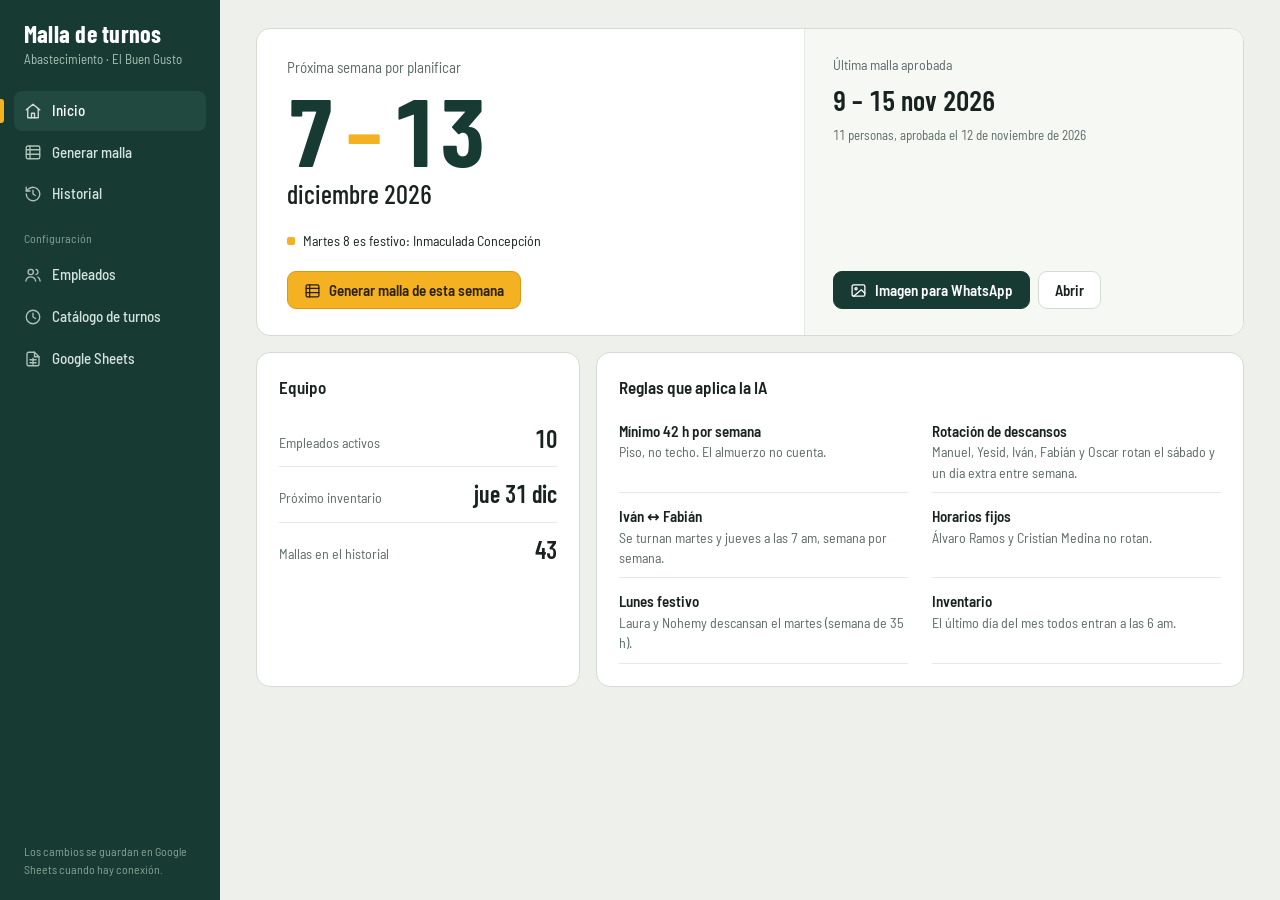
==== commit e8ab6ff8: "feat: la IA aprende de las mallas aprobadas y se genera con Sonnet 5.5 Análisis del historial real (" ====
--- a/index.html
+++ b/index.html
@@ -331,7 +331,7 @@
 
       <div class="card">
         <div class="section-title">Rotaciones</div>
-        <div class="form-row">
+        <div class="form-row" id="campo-rot-manuel-yesid">
           <div><label for="rot-manuel-yesid">Manuel Corro y Yesid Moreno</label>
             <select id="rot-manuel-yesid">
               <option value="A">Manuel 8am–5pm · Yesid 9am–6pm</option>
@@ -372,6 +372,11 @@
     <div class="card">
       <div class="section-title">Resumen de la semana</div>
       <div id="config-resumen"></div>
+      <details class="know" id="conocimiento-ia">
+        <summary>Lo que la IA aprendió de tus mallas aprobadas</summary>
+        <p class="hint" style="margin:0 0 10px">Esto se calcula solo con las mallas finales del historial y se le entrega a la IA junto con las novedades. Cada semana que apruebas lo actualiza.</p>
+        <pre id="conocimiento-texto"></pre>
+      </details>
       <div class="btn-row">
         <button class="primary" onclick="generarMalla()" id="btn-generar"><svg><use href="#i-spark"/></svg>Generar malla con IA</button>
         <button class="secondary" onclick="switchTab('config')">Cambiar configuración</button>
@@ -874,10 +879,8 @@
     const resp = await fetch(APPS_SCRIPT_URL + '?action=getHistorial&t=' + Date.now());
     const data = await resp.json();
     if (data.ok && Array.isArray(data.historial) && data.historial.length) {
-      const porSemana = new Map();
-      historial.forEach(h => { if (h.fechaInicio) porSemana.set(h.fechaInicio, h); });
-      data.historial.forEach(h => { if (h.fechaInicio && h.data) porSemana.set(h.fechaInicio, h); }); // Sheets manda para lo que ya tenga
-      historial = Array.from(porSemana.values()).sort((a, b) => (a.fechaInicio < b.fechaInicio ? 1 : -1));
+      // Sheets + lo local, dejando una sola versión por semana real (ver sanearHistorial)
+      historial = sanearHistorial([...historial, ...data.historial.filter(h => h && h.data).map(h => Object.assign({}, h, {_pri: 1}))]);
       saveHistorial(historial);
       renderHistorial();
     }
@@ -900,21 +903,341 @@
 }
 const HISTORIAL_PRELOADED = [{"id":20260427,"fechaInicio":"2026-04-27","fechaFin":"2026-05-03","semana":"27 Apr - 3 May 2026","aprobada":"27/04/2026","data":{"semana":"27 Apr - 3 May 2026","turnos":{"ALVARO RAMOS":{"lunes":{"codigo":"52","entrada":"7am","salida":"4pm","horas":8,"almuerzo":false},"martes":{"codigo":"52","entrada":"7am","salida":"4pm","horas":8,"almuerzo":true},"miercoles":{"codigo":"26","entrada":"4am","salida":"12pm","horas":8,"almuerzo":true},"jueves":{"codigo":"52","entrada":"7am","salida":"4pm","horas":8,"almuerzo":true},"viernes":{"codigo":"D","entrada":"-","salida":"-","horas":0,"almuerzo":false},"sabado":{"codigo":"D","entrada":"-","salida":"-","horas":0,"almuerzo":false},"domingo":{"codigo":"D","entrada":"-","salida":"-","horas":0,"almuerzo":false},"total_horas":32},"IVAN NIETO":{"lunes":{"codigo":"13","entrada":"8am","salida":"5pm","horas":8,"almuerzo":false},"martes":{"codigo":"15","entrada":"8am","salida":"4pm","horas":7,"almuerzo":true},"miercoles":{"codigo":"13","entrada":"8am","salida":"5pm","horas":8,"almuerzo":true},"jueves":{"codigo":"52","entrada":"7am","salida":"4pm","horas":8,"almuerzo":true},"viernes":{"codigo":"D","entrada":"-","salida":"-","horas":0,"almuerzo":false},"sabado":{"codigo":"D","entrada":"-","salida":"-","horas":0,"almuerzo":false},"domingo":{"codigo":"D","entrada":"-","salida":"-","horas":0,"almuerzo":false},"total_horas":31},"FABIAN CARDENAS":{"lunes":{"codigo":"13","entrada":"8am","salida":"5pm","horas":8,"almuerzo":false},"martes":{"codigo":"15","entrada":"8am","salida":"4pm","horas":7,"almuerzo":true},"miercoles":{"codigo":"28","entrada":"6am","salida":"3pm","horas":8,"almuerzo":true},"jueves":{"codigo":"16","entrada":"8am","salida":"2pm","horas":6,"almuerzo":true},"viernes":{"codigo":"D","entrada":"-","salida":"-","horas":0,"almuerzo":false},"sabado":{"codigo":"D","entrada":"-","salida":"-","horas":0,"almuerzo":false},"domingo":{"codigo":"D","entrada":"-","salida":"-","horas":0,"almuerzo":false},"total_horas":29},"YULIETH ANDREA BRIEÑO":{"lunes":{"codigo":"13","entrada":"8am","salida":"5pm","horas":8,"almuerzo":false},"martes":{"codigo":"15","entrada":"8am","salida":"4pm","horas":7,"almuerzo":true},"miercoles":{"codigo":"13","entrada":"8am","salida":"5pm","horas":8,"almuerzo":true},"jueves":{"codigo":"20","entrada":"-","salida":"-","horas":7,"almuerzo":true},"viernes":{"codigo":"D","entrada":"-","salida":"-","horas":0,"almuerzo":false},"sabado":{"codigo":"D","entrada":"-","salida":"-","horas":0,"almuerzo":false},"domingo":{"codigo":"D","entrada":"-","salida":"-","horas":0,"almuerzo":false},"total_horas":30},"YESID MORENO":{"lunes":{"codigo":"4","entrada":"-","salida":"-","horas":8,"almuerzo":false},"martes":{"codigo":"15","entrada":"8am","salida":"4pm","horas":7,"almuerzo":true},"miercoles":{"codigo":"25","entrada":"-","salida":"-","horas":0,"almuerzo":false},"jueves":{"codigo":"16","entrada":"8am","salida":"2pm","horas":6,"almuerzo":true},"viernes":{"codigo":"D","entrada":"-","salida":"-","horas":0,"almuerzo":false},"sabado":{"codigo":"D","entrada":"-","salida":"-","horas":0,"almuerzo":false},"domingo":{"codigo":"D","entrada":"-","salida":"-","horas":0,"almuerzo":false},"total_horas":21},"SEGUNDO JOSE BRICEÑO":{"lunes":{"codigo":"52","entrada":"7am","salida":"4pm","horas":8,"almuerzo":false},"martes":{"codigo":"15","entrada":"8am","salida":"4pm","horas":7,"almuerzo":true},"miercoles":{"codigo":"1","entrada":"-","salida":"-","horas":8,"almuerzo":true},"jueves":{"codigo":"16","entrada":"8am","salida":"2pm","horas":6,"almuerzo":true},"viernes":{"codigo":"D","entrada":"-","salida":"-","horas":0,"almuerzo":false},"sabado":{"codigo":"D","entrada":"-","salida":"-","horas":0,"almuerzo":false},"domingo":{"codigo":"D","entrada":"-","salida":"-","horas":0,"almuerzo":false},"total_horas":29},"CRISTIAN MEDINA":{"lunes":{"codigo":"13","entrada":"8am","salida":"5pm","horas":8,"almuerzo":false},"martes":{"codigo":"15","entrada":"8am","salida":"4pm","horas":7,"almuerzo":true},"miercoles":{"codigo":"13","entrada":"8am","salida":"5pm","horas":8,"almuerzo":true},"jueves":{"codigo":"20","entrada":"-","salida":"-","horas":7,"almuerzo":true},"viernes":{"codigo":"D","entrada":"-","salida":"-","horas":0,"almuerzo":false},"sabado":{"codigo":"D","entrada":"-","salida":"-","horas":0,"almuerzo":false},"domingo":{"codigo":"D","entrada":"-","salida":"-","horas":0,"almuerzo":false},"total_horas":30},"MANUEL CORRO":{"lunes":{"codigo":"4","entrada":"-","salida":"-","horas":8,"almuerzo":false},"martes":{"codigo":"15","entrada":"8am","salida":"4pm","horas":7,"almuerzo":true},"miercoles":{"codigo":"25","entrada":"-","salida":"-","horas":0,"almuerzo":false},"jueves":{"codigo":"16","entrada":"8am","salida":"2pm","horas":6,"almuerzo":true},"viernes":{"codigo":"D","entrada":"-","salida":"-","horas":0,"almuerzo":false},"sabado":{"codigo":"D","entrada":"-","salida":"-","horas":0,"almuerzo":false},"domingo":{"codigo":"D","entrada":"-","salida":"-","horas":0,"almuerzo":false},"total_horas":21},"NIDIA MANCIPE PAEZ":{"lunes":{"codigo":"13","entrada":"8am","salida":"5pm","horas":8,"almuerzo":false},"martes":{"codigo":"41","entrada":"8am","salida":"12pm","horas":4,"almuerzo":false},"miercoles":{"codigo":"13","entrada":"8am","salida":"5pm","horas":8,"almuerzo":true},"jueves":{"codigo":"13","entrada":"8am","salida":"5pm","horas":8,"almuerzo":true},"viernes":{"codigo":"D","entrada":"-","salida":"-","horas":0,"almuerzo":false},"sabado":{"codigo":"D","entrada":"-","salida":"-","horas":0,"almuerzo":false},"domingo":{"codigo":"D","entrada":"-","salida":"-","horas":0,"almuerzo":false},"total_horas":28}},"advertencias":[],"resumen":"Malla importada del archivo histórico Excel."},"raw":""},{"id":20260420,"fechaInicio":"2026-04-20","fechaFin":"2026-04-26","semana":"20 Apr - 26 Apr 2026","aprobada":"20/04/2026","data":{"semana":"20 Apr - 26 Apr 2026","turnos":{"ALVARO RAMOS":{"lunes":{"codigo":"52","entrada":"7am","salida":"4pm","horas":8,"almuerzo":false},"martes":{"codigo":"52","entrada":"7am","salida":"4pm","horas":8,"almuerzo":true},"miercoles":{"codigo":"26","entrada":"4am","salida":"12pm","horas":8,"almuerzo":true},"jueves":{"codigo":"52","entrada":"7am","salida":"4pm","horas":8,"almuerzo":true},"viernes":{"codigo":"52","entrada":"7am","salida":"4pm","horas":8,"almuerzo":true},"sabado":{"codigo":"41","entrada":"8am","salida":"12pm","horas":4,"almuerzo":false},"domingo":{"codigo":"D","entrada":"-","salida":"-","horas":0,"almuerzo":false},"total_horas":44},"IVAN NIETO":{"lunes":{"codigo":"26","entrada":"4am","salida":"12pm","horas":8,"almuerzo":false},"martes":{"codigo":"13","entrada":"8am","salida":"5pm","horas":8,"almuerzo":true},"miercoles":{"codigo":"13","entrada":"8am","salida":"5pm","horas":8,"almuerzo":true},"jueves":{"codigo":"13","entrada":"8am","salida":"5pm","horas":8,"almuerzo":true},"viernes":{"codigo":"13","entrada":"8am","salida":"5pm","horas":8,"almuerzo":true},"sabado":{"codigo":"41","entrada":"8am","salida":"12pm","horas":4,"almuerzo":false},"domingo":{"codigo":"D","entrada":"-","salida":"-","horas":0,"almuerzo":false},"total_horas":44},"FABIAN CARDENAS":{"lunes":{"codigo":"4","entrada":"-","salida":"-","horas":8,"almuerzo":false},"martes":{"codigo":"52","entrada":"7am","salida":"4pm","horas":8,"almuerzo":true},"miercoles":{"codigo":"13","entrada":"8am","salida":"5pm","horas":8,"almuerzo":true},"jueves":{"codigo":"13","entrada":"8am","salida":"5pm","horas":8,"almuerzo":true},"viernes":{"codigo":"13","entrada":"8am","salida":"5pm","horas":8,"almuerzo":true},"sabado":{"codigo":"41","entrada":"8am","salida":"12pm","horas":4,"almuerzo":false},"domingo":{"codigo":"D","entrada":"-","salida":"-","horas":0,"almuerzo":false},"total_horas":44},"YULIETH ANDREA BRIEÑO":{"lunes":{"codigo":"D","entrada":"-","salida":"-","horas":0,"almuerzo":false},"martes":{"codigo":"13","entrada":"8am","salida":"5pm","horas":8,"almuerzo":true},"miercoles":{"codigo":"13","entrada":"8am","salida":"5pm","horas":8,"almuerzo":true},"jueves":{"codigo":"13","entrada":"8am","salida":"5pm","horas":8,"almuerzo":true},"viernes":{"codigo":"13","entrada":"8am","salida":"5pm","horas":8,"almuerzo":true},"sabado":{"codigo":"41","entrada":"8am","salida":"12pm","horas":4,"almuerzo":false},"domingo":{"codigo":"D","entrada":"-","salida":"-","horas":0,"almuerzo":false},"total_horas":36},"YESID MORENO":{"lunes":{"codigo":"26","entrada":"4am","salida":"12pm","horas":8,"almuerzo":false},"martes":{"codigo":"13","entrada":"8am","salida":"5pm","horas":8,"almuerzo":true},"miercoles":{"codigo":"13","entrada":"8am","salida":"5pm","horas":8,"almuerzo":true},"jueves":{"codigo":"13","entrada":"8am","salida":"5pm","horas":8,"almuerzo":true},"viernes":{"codigo":"13","entrada":"8am","salida":"5pm","horas":8,"almuerzo":true},"sabado":{"codigo":"41","entrada":"8am","salida":"12pm","horas":4,"almuerzo":false},"domingo":{"codigo":"D","entrada":"-","salida":"-","horas":0,"almuerzo":false},"total_horas":44},"SEGUNDO JOSE BRICEÑO":{"lunes":{"codigo":"2","entrada":"-","salida":"-","horas":8,"almuerzo":false},"martes":{"codigo":"60","entrada":"9am","salida":"6pm","horas":8,"almuerzo":true},"miercoles":{"codigo":"60","entrada":"9am","salida":"6pm","horas":8,"almuerzo":true},"jueves":{"codigo":"60","entrada":"9am","salida":"6pm","horas":8,"almuerzo":true},"viernes":{"codigo":"60","entrada":"9am","salida":"6pm","horas":8,"almuerzo":true},"sabado":{"codigo":"19","entrada":"-","salida":"-","horas":4,"almuerzo":false},"domingo":{"codigo":"D","entrada":"-","salida":"-","horas":0,"almuerzo":false},"total_horas":44},"CRISTIAN MEDINA":{"lunes":{"codigo":"4","entrada":"-","salida":"-","horas":8,"almuerzo":false},"martes":{"codigo":"13","entrada":"8am","salida":"5pm","horas":8,"almuerzo":true},"miercoles":{"codigo":"13","entrada":"8am","salida":"5pm","horas":8,"almuerzo":true},"jueves":{"codigo":"13","entrada":"8am","salida":"5pm","horas":8,"almuerzo":true},"viernes":{"codigo":"13","entrada":"8am","salida":"5pm","horas":8,"almuerzo":true},"sabado":{"codigo":"41","entrada":"8am","salida":"12pm","horas":4,"almuerzo":false},"domingo":{"codigo":"D","entrada":"-","salida":"-","horas":0,"almuerzo":false},"total_horas":44},"MANUEL CORRO":{"lunes":{"codigo":"26","entrada":"4am","salida":"12pm","horas":8,"almuerzo":false},"martes":{"codigo":"52","entrada":"7am","salida":"4pm","horas":8,"almuerzo":true},"miercoles":{"codigo":"13","entrada":"8am","salida":"5pm","horas":8,"almuerzo":true},"jueves":{"codigo":"13","entrada":"8am","salida":"5pm","horas":8,"almuerzo":true},"viernes":{"codigo":"13","entrada":"8am","salida":"5pm","horas":8,"almuerzo":true},"sabado":{"codigo":"41","entrada":"8am","salida":"12pm","horas":4,"almuerzo":false},"domingo":{"codigo":"D","entrada":"-","salida":"-","horas":0,"almuerzo":false},"total_horas":44},"NIDIA MANCIPE PAEZ":{"lunes":{"codigo":"D","entrada":"-","salida":"-","horas":0,"almuerzo":false},"martes":{"codigo":"D","entrada":"-","salida":"-","horas":0,"almuerzo":false},"miercoles":{"codigo":"D","entrada":"-","salida":"-","horas":0,"almuerzo":false},"jueves":{"codigo":"D","entrada":"-","salida":"-","horas":0,"almuerzo":false},"viernes":{"codigo":"D","entrada":"-","salida":"-","horas":0,"almuerzo":false},"sabado":{"codigo":"D","entrada":"-","salida":"-","horas":0,"almuerzo":false},"domingo":{"codigo":"D","entrada":"-","salida":"-","horas":0,"almuerzo":false},"total_horas":0}},"advertencias":[],"resumen":"Malla importada del archivo histórico Excel."},"raw":""},{"id":20260413,"fechaInicio":"2026-04-13","fechaFin":"2026-04-19","semana":"13 Apr - 19 Apr 2026","aprobada":"13/04/2026","data":{"semana":"13 Apr - 19 Apr 2026","turnos":{"ALVARO RAMOS":{"lunes":{"codigo":"52","entrada":"7am","salida":"4pm","horas":8,"almuerzo":false},"martes":{"codigo":"52","entrada":"7am","salida":"4pm","horas":8,"almuerzo":true},"miercoles":{"codigo":"26","entrada":"4am","salida":"12pm","horas":8,"almuerzo":true},"jueves":{"codigo":"52","entrada":"7am","salida":"4pm","horas":8,"almuerzo":true},"viernes":{"codigo":"52","entrada":"7am","salida":"4pm","horas":8,"almuerzo":true},"sabado":{"codigo":"41","entrada":"8am","salida":"12pm","horas":4,"almuerzo":false},"domingo":{"codigo":"D","entrada":"-","salida":"-","horas":0,"almuerzo":false},"total_horas":44},"IVAN NIETO":{"lunes":{"codigo":"13","entrada":"8am","salida":"5pm","horas":8,"almuerzo":false},"martes":{"codigo":"52","entrada":"7am","salida":"4pm","horas":8,"almuerzo":true},"miercoles":{"codigo":"13","entrada":"8am","salida":"5pm","horas":8,"almuerzo":true},"jueves":{"codigo":"52","entrada":"7am","salida":"4pm","horas":8,"almuerzo":true},"viernes":{"codigo":"13","entrada":"8am","salida":"5pm","horas":8,"almuerzo":true},"sabado":{"codigo":"41","entrada":"8am","salida":"12pm","horas":4,"almuerzo":false},"domingo":{"codigo":"D","entrada":"-","salida":"-","horas":0,"almuerzo":false},"total_horas":44},"FABIAN CARDENAS":{"lunes":{"codigo":"52","entrada":"7am","salida":"4pm","horas":8,"almuerzo":false},"martes":{"codigo":"13","entrada":"8am","salida":"5pm","horas":8,"almuerzo":true},"miercoles":{"codigo":"13","entrada":"8am","salida":"5pm","horas":8,"almuerzo":true},"jueves":{"codigo":"13","entrada":"8am","salida":"5pm","horas":8,"almuerzo":true},"viernes":{"codigo":"13","entrada":"8am","salida":"5pm","horas":8,"almuerzo":true},"sabado":{"codigo":"41","entrada":"8am","salida":"12pm","horas":4,"almuerzo":false},"domingo":{"codigo":"D","entrada":"-","salida":"-","horas":0,"almuerzo":false},"total_horas":44},"YULIETH ANDREA BRIEÑO":{"lunes":{"codigo":"45","entrada":"8am","salida":"6pm","horas":9,"almuerzo":false},"martes":{"codigo":"45","entrada":"8am","salida":"6pm","horas":9,"almuerzo":true},"miercoles":{"codigo":"45","entrada":"8am","salida":"6pm","horas":9,"almuerzo":true},"jueves":{"codigo":"45","entrada":"8am","salida":"6pm","horas":9,"almuerzo":true},"viernes":{"codigo":"45","entrada":"8am","salida":"6pm","horas":9,"almuerzo":true},"sabado":{"codigo":"D","entrada":"-","salida":"-","horas":0,"almuerzo":false},"domingo":{"codigo":"D","entrada":"-","salida":"-","horas":0,"almuerzo":false},"total_horas":45},"YESID MORENO":{"lunes":{"codigo":"28","entrada":"6am","salida":"3pm","horas":8,"almuerzo":false},"martes":{"codigo":"60","entrada":"9am","salida":"6pm","horas":8,"almuerzo":true},"miercoles":{"codigo":"60","entrada":"9am","salida":"6pm","horas":8,"almuerzo":true},"jueves":{"codigo":"60","entrada":"9am","salida":"6pm","horas":8,"almuerzo":true},"viernes":{"codigo":"60","entrada":"9am","salida":"6pm","horas":8,"almuerzo":true},"sabado":{"codigo":"19","entrada":"-","salida":"-","horas":4,"almuerzo":false},"domingo":{"codigo":"D","entrada":"-","salida":"-","horas":0,"almuerzo":false},"total_horas":44},"SEGUNDO JOSE BRICEÑO":{"lunes":{"codigo":"D","entrada":"-","salida":"-","horas":0,"almuerzo":false},"martes":{"codigo":"D","entrada":"-","salida":"-","horas":0,"almuerzo":false},"miercoles":{"codigo":"D","entrada":"-","salida":"-","horas":0,"almuerzo":false},"jueves":{"codigo":"D","entrada":"-","salida":"-","horas":0,"almuerzo":false},"viernes":{"codigo":"D","entrada":"-","salida":"-","horas":0,"almuerzo":false},"sabado":{"codigo":"D","entrada":"-","salida":"-","horas":0,"almuerzo":false},"domingo":{"codigo":"D","entrada":"-","salida":"-","horas":0,"almuerzo":false},"total_horas":0},"CRISTIAN MEDINA":{"lunes":{"codigo":"13","entrada":"8am","salida":"5pm","horas":8,"almuerzo":false},"martes":{"codigo":"13","entrada":"8am","salida":"5pm","horas":8,"almuerzo":true},"miercoles":{"codigo":"13","entrada":"8am","salida":"5pm","horas":8,"almuerzo":true},"jueves":{"codigo":"13","entrada":"8am","salida":"5pm","horas":8,"almuerzo":true},"viernes":{"codigo":"13","entrada":"8am","salida":"5pm","horas":8,"almuerzo":true},"sabado":{"codigo":"41","entrada":"8am","salida":"12pm","horas":4,"almuerzo":false},"domingo":{"codigo":"D","entrada":"-","salida":"-","horas":0,"almuerzo":false},"total_horas":44},"MANUEL CORRO":{"lunes":{"codigo":"28","entrada":"6am","salida":"3pm","horas":8,"almuerzo":false},"martes":{"codigo":"13","entrada":"8am","salida":"5pm","horas":8,"almuerzo":true},"miercoles":{"codigo":"13","entrada":"8am","salida":"5pm","horas":8,"almuerzo":true},"jueves":{"codigo":"13","entrada":"8am","salida":"5pm","horas":8,"almuerzo":true},"viernes":{"codigo":"13","entrada":"8am","salida":"5pm","horas":8,"almuerzo":true},"sabado":{"codigo":"41","entrada":"8am","salida":"12pm","horas":4,"almuerzo":false},"domingo":{"codigo":"D","entrada":"-","salida":"-","horas":0,"almuerzo":false},"total_horas":44},"NIDIA MANCIPE PAEZ":{"lunes":{"codigo":"13","entrada":"8am","salida":"5pm","horas":8,"almuerzo":false},"martes":{"codigo":"13","entrada":"8am","salida":"5pm","horas":8,"almuerzo":true},"miercoles":{"codigo":"13","entrada":"8am","salida":"5pm","horas":8,"almuerzo":true},"jueves":{"codigo":"13","entrada":"8am","salida":"5pm","horas":8,"almuerzo":true},"viernes":{"codigo":"13","entrada":"8am","salida":"5pm","horas":8,"almuerzo":true},"sabado":{"codigo":"41","entrada":"8am","salida":"12pm","horas":4,"almuerzo":false},"domingo":{"codigo":"D","entrada":"-","salida":"-","horas":0,"almuerzo":false},"total_horas":44}},"advertencias":[],"resumen":"Malla importada del archivo histórico Excel."},"raw":""},{"id":20260406,"fechaInicio":"2026-04-06","fechaFin":"2026-04-12","semana":"6 Apr - 12 Apr 2026","aprobada":"06/04/2026","data":{"semana":"6 Apr - 12 Apr 2026","turnos":{"ALVARO RAMOS":{"lunes":{"codigo":"52","entrada":"7am","salida":"4pm","horas":8,"almuerzo":false},"martes":{"codigo":"52","entrada":"7am","salida":"4pm","horas":8,"almuerzo":true},"miercoles":{"codigo":"26","entrada":"4am","salida":"12pm","horas":8,"almuerzo":true},"jueves":{"codigo":"52","entrada":"7am","salida":"4pm","horas":8,"almuerzo":true},"viernes":{"codigo":"52","entrada":"7am","salida":"4pm","horas":8,"almuerzo":true},"sabado":{"codigo":"41","entrada":"8am","salida":"12pm","horas":4,"almuerzo":false},"domingo":{"codigo":"D","entrada":"-","salida":"-","horas":0,"almuerzo":false},"total_horas":44},"IVAN NIETO":{"lunes":{"codigo":"13","entrada":"8am","salida":"5pm","horas":8,"almuerzo":false},"martes":{"codigo":"13","entrada":"8am","salida":"5pm","horas":8,"almuerzo":true},"miercoles":{"codigo":"13","entrada":"8am","salida":"5pm","horas":8,"almuerzo":true},"jueves":{"codigo":"13","entrada":"8am","salida":"5pm","horas":8,"almuerzo":true},"viernes":{"codigo":"13","entrada":"8am","salida":"5pm","horas":8,"almuerzo":true},"sabado":{"codigo":"41","entrada":"8am","salida":"12pm","horas":4,"almuerzo":false},"domingo":{"codigo":"D","entrada":"-","salida":"-","horas":0,"almuerzo":false},"total_horas":44},"FABIAN CARDENAS":{"lunes":{"codigo":"28","entrada":"6am","salida":"3pm","horas":8,"almuerzo":false},"martes":{"codigo":"13","entrada":"8am","salida":"5pm","horas":8,"almuerzo":true},"miercoles":{"codigo":"13","entrada":"8am","salida":"5pm","horas":8,"almuerzo":true},"jueves":{"codigo":"13","entrada":"8am","salida":"5pm","horas":8,"almuerzo":true},"viernes":{"codigo":"13","entrada":"8am","salida":"5pm","horas":8,"almuerzo":true},"sabado":{"codigo":"41","entrada":"8am","salida":"12pm","horas":4,"almuerzo":false},"domingo":{"codigo":"D","entrada":"-","salida":"-","horas":0,"almuerzo":false},"total_horas":44},"YULIETH ANDREA BRIEÑO":{"lunes":{"codigo":"13","entrada":"8am","salida":"5pm","horas":8,"almuerzo":false},"martes":{"codigo":"13","entrada":"8am","salida":"5pm","horas":8,"almuerzo":true},"miercoles":{"codigo":"13","entrada":"8am","salida":"5pm","horas":8,"almuerzo":true},"jueves":{"codigo":"13","entrada":"8am","salida":"5pm","horas":8,"almuerzo":true},"viernes":{"codigo":"13","entrada":"8am","salida":"5pm","horas":8,"almuerzo":true},"sabado":{"codigo":"19","entrada":"-","salida":"-","horas":4,"almuerzo":false},"domingo":{"codigo":"D","entrada":"-","salida":"-","horas":0,"almuerzo":false},"total_horas":44},"YESID MORENO":{"lunes":{"codigo":"28","entrada":"6am","salida":"3pm","horas":8,"almuerzo":false},"martes":{"codigo":"13","entrada":"8am","salida":"5pm","horas":8,"almuerzo":true},"miercoles":{"codigo":"13","entrada":"8am","salida":"5pm","horas":8,"almuerzo":true},"jueves":{"codigo":"13","entrada":"8am","salida":"5pm","horas":8,"almuerzo":true},"viernes":{"codigo":"13","entrada":"8am","salida":"5pm","horas":8,"almuerzo":true},"sabado":{"codigo":"41","entrada":"8am","salida":"12pm","horas":4,"almuerzo":false},"domingo":{"codigo":"D","entrada":"-","salida":"-","horas":0,"almuerzo":false},"total_horas":44},"SEGUNDO JOSE BRICEÑO":{"lunes":{"codigo":"52","entrada":"7am","salida":"4pm","horas":8,"almuerzo":false},"martes":{"codigo":"CALIDAD","entrada":"-","salida":"-","horas":0,"almuerzo":false},"miercoles":{"codigo":"D","entrada":"-","salida":"-","horas":0,"almuerzo":false},"jueves":{"codigo":"D","entrada":"-","salida":"-","horas":0,"almuerzo":false},"viernes":{"codigo":"D","entrada":"-","salida":"-","horas":0,"almuerzo":false},"sabado":{"codigo":"19","entrada":"-","salida":"-","horas":4,"almuerzo":false},"domingo":{"codigo":"D","entrada":"-","salida":"-","horas":0,"almuerzo":false},"total_horas":12},"CRISTIAN MEDINA":{"lunes":{"codigo":"13","entrada":"8am","salida":"5pm","horas":8,"almuerzo":false},"martes":{"codigo":"13","entrada":"8am","salida":"5pm","horas":8,"almuerzo":true},"miercoles":{"codigo":"13","entrada":"8am","salida":"5pm","horas":8,"almuerzo":true},"jueves":{"codigo":"13","entrada":"8am","salida":"5pm","horas":8,"almuerzo":true},"viernes":{"codigo":"13","entrada":"8am","salida":"5pm","horas":8,"almuerzo":true},"sabado":{"codigo":"41","entrada":"8am","salida":"12pm","horas":4,"almuerzo":false},"domingo":{"codigo":"D","entrada":"-","salida":"-","horas":0,"almuerzo":false},"total_horas":44},"MANUEL CORRO":{"lunes":{"codigo":"28","entrada":"6am","salida":"3pm","horas":8,"almuerzo":false},"martes":{"codigo":"60","entrada":"9am","salida":"6pm","horas":8,"almuerzo":true},"miercoles":{"codigo":"60","entrada":"9am","salida":"6pm","horas":8,"almuerzo":true},"jueves":{"codigo":"60","entrada":"9am","salida":"6pm","horas":8,"almuerzo":true},"viernes":{"codigo":"60","entrada":"9am","salida":"6pm","horas":8,"almuerzo":true},"sabado":{"codigo":"19","entrada":"-","salida":"-","horas":4,"almuerzo":false},"domingo":{"codigo":"D","entrada":"-","salida":"-","horas":0,"almuerzo":false},"total_horas":44},"NIDIA MANCIPE PAEZ":{"lunes":{"codigo":"13","entrada":"8am","salida":"5pm","horas":8,"almuerzo":false},"martes":{"codigo":"13","entrada":"8am","salida":"5pm","horas":8,"almuerzo":true},"miercoles":{"codigo":"13","entrada":"8am","salida":"5pm","horas":8,"almuerzo":true},"jueves":{"codigo":"13","entrada":"8am","salida":"5pm","horas":8,"almuerzo":true},"viernes":{"codigo":"13","entrada":"8am","salida":"5pm","horas":8,"almuerzo":true},"sabado":{"codigo":"41","entrada":"8am","salida":"12pm","horas":4,"almuerzo":false},"domingo":{"codigo":"D","entrada":"-","salida":"-","horas":0,"almuerzo":false},"total_horas":44}},"advertencias":[],"resumen":"Malla importada del archivo histórico Excel."},"raw":""},{"id":20260330,"fechaInicio":"2026-03-30","fechaFin":"2026-04-05","semana":"30 Mar - 5 Apr 2026","aprobada":"30/03/2026","data":{"semana":"30 Mar - 5 Apr 2026","turnos":{"ALVARO RAMOS":{"lunes":{"codigo":"52","entrada":"7am","salida":"4pm","horas":8,"almuerzo":false},"martes":{"codigo":"52","entrada":"7am","salida":"4pm","horas":8,"almuerzo":true},"miercoles":{"codigo":"26","entrada":"4am","salida":"12pm","horas":8,"almuerzo":true},"jueves":{"codigo":"52","entrada":"7am","salida":"4pm","horas":8,"almuerzo":true},"viernes":{"codigo":"D","entrada":"-","salida":"-","horas":0,"almuerzo":false},"sabado":{"codigo":"41","entrada":"8am","salida":"12pm","horas":4,"almuerzo":false},"domingo":{"codigo":"52","entrada":"7am","salida":"4pm","horas":8,"almuerzo":false},"total_horas":44},"IVAN NIETO":{"lunes":{"codigo":"13","entrada":"8am","salida":"5pm","horas":8,"almuerzo":false},"martes":{"codigo":"15","entrada":"8am","salida":"4pm","horas":7,"almuerzo":true},"miercoles":{"codigo":"13","entrada":"8am","salida":"5pm","horas":8,"almuerzo":true},"jueves":{"codigo":"52","entrada":"7am","salida":"4pm","horas":8,"almuerzo":true},"viernes":{"codigo":"D","entrada":"-","salida":"-","horas":0,"almuerzo":false},"sabado":{"codigo":"18","entrada":"-","salida":"-","horas":5,"almuerzo":false},"domingo":{"codigo":"26","entrada":"4am","salida":"12pm","horas":8,"almuerzo":false},"total_horas":44},"FABIAN CARDENAS":{"lunes":{"codigo":"13","entrada":"8am","salida":"5pm","horas":8,"almuerzo":false},"martes":{"codigo":"15","entrada":"8am","salida":"4pm","horas":7,"almuerzo":true},"miercoles":{"codigo":"28","entrada":"6am","salida":"3pm","horas":8,"almuerzo":true},"jueves":{"codigo":"16","entrada":"8am","salida":"2pm","horas":6,"almuerzo":true},"viernes":{"codigo":"D","entrada":"-","salida":"-","horas":0,"almuerzo":false},"sabado":{"codigo":"20","entrada":"-","salida":"-","horas":7,"almuerzo":false},"domingo":{"codigo":"28","entrada":"6am","salida":"3pm","horas":8,"almuerzo":false},"total_horas":44},"YULIETH ANDREA BRIEÑO":{"lunes":{"codigo":"13","entrada":"8am","salida":"5pm","horas":8,"almuerzo":false},"martes":{"codigo":"15","entrada":"8am","salida":"4pm","horas":7,"almuerzo":true},"miercoles":{"codigo":"13","entrada":"8am","salida":"5pm","horas":8,"almuerzo":true},"jueves":{"codigo":"20","entrada":"-","salida":"-","horas":7,"almuerzo":true},"viernes":{"codigo":"D","entrada":"-","salida":"-","horas":0,"almuerzo":false},"sabado":{"codigo":"16","entrada":"8am","salida":"2pm","horas":6,"almuerzo":false},"domingo":{"codigo":"28","entrada":"6am","salida":"3pm","horas":8,"almuerzo":false},"total_horas":44},"YESID MORENO":{"lunes":{"codigo":"4","entrada":"-","salida":"-","horas":8,"almuerzo":false},"martes":{"codigo":"15","entrada":"8am","salida":"4pm","horas":7,"almuerzo":true},"miercoles":{"codigo":"25","entrada":"-","salida":"-","horas":0,"almuerzo":false},"jueves":{"codigo":"16","entrada":"8am","salida":"2pm","horas":6,"almuerzo":true},"viernes":{"codigo":"D","entrada":"-","salida":"-","horas":0,"almuerzo":false},"sabado":{"codigo":"20","entrada":"-","salida":"-","horas":7,"almuerzo":false},"domingo":{"codigo":"25","entrada":"-","salida":"-","horas":0,"almuerzo":false},"total_horas":28},"SEGUNDO JOSE BRICEÑO":{"lunes":{"codigo":"52","entrada":"7am","salida":"4pm","horas":8,"almuerzo":false},"martes":{"codigo":"15","entrada":"8am","salida":"4pm","horas":7,"almuerzo":true},"miercoles":{"codigo":"1","entrada":"-","salida":"-","horas":8,"almuerzo":true},"jueves":{"codigo":"16","entrada":"8am","salida":"2pm","horas":6,"almuerzo":true},"viernes":{"codigo":"D","entrada":"-","salida":"-","horas":0,"almuerzo":false},"sabado":{"codigo":"54","entrada":"7am","salida":"12pm","horas":5,"almuerzo":false},"domingo":{"codigo":"1","entrada":"-","salida":"-","horas":8,"almuerzo":false},"total_horas":42},"CRISTIAN MEDINA":{"lunes":{"codigo":"13","entrada":"8am","salida":"5pm","horas":8,"almuerzo":false},"martes":{"codigo":"15","entrada":"8am","salida":"4pm","horas":7,"almuerzo":true},"miercoles":{"codigo":"13","entrada":"8am","salida":"5pm","horas":8,"almuerzo":true},"jueves":{"codigo":"20","entrada":"-","salida":"-","horas":7,"almuerzo":true},"viernes":{"codigo":"D","entrada":"-","salida":"-","horas":0,"almuerzo":false},"sabado":{"codigo":"16","entrada":"8am","salida":"2pm","horas":6,"almuerzo":false},"domingo":{"codigo":"28","entrada":"6am","salida":"3pm","horas":8,"almuerzo":false},"total_horas":44},"MANUEL CORRO":{"lunes":{"codigo":"4","entrada":"-","salida":"-","horas":8,"almuerzo":false},"martes":{"codigo":"15","entrada":"8am","salida":"4pm","horas":7,"almuerzo":true},"miercoles":{"codigo":"25","entrada":"-","salida":"-","horas":0,"almuerzo":false},"jueves":{"codigo":"16","entrada":"8am","salida":"2pm","horas":6,"almuerzo":true},"viernes":{"codigo":"D","entrada":"-","salida":"-","horas":0,"almuerzo":false},"sabado":{"codigo":"54","entrada":"7am","salida":"12pm","horas":5,"almuerzo":false},"domingo":{"codigo":"25","entrada":"-","salida":"-","horas":0,"almuerzo":false},"total_horas":26},"NIDIA MANCIPE PAEZ":{"lunes":{"codigo":"13","entrada":"8am","salida":"5pm","horas":8,"almuerzo":false},"martes":{"codigo":"41","entrada":"8am","salida":"12pm","horas":4,"almuerzo":false},"miercoles":{"codigo":"13","entrada":"8am","salida":"5pm","horas":8,"almuerzo":true},"jueves":{"codigo":"13","entrada":"8am","salida":"5pm","horas":8,"almuerzo":true},"viernes":{"codigo":"D","entrada":"-","salida":"-","horas":0,"almuerzo":false},"sabado":{"codigo":"13","entrada":"8am","salida":"5pm","horas":8,"almuerzo":false},"domingo":{"codigo":"13","entrada":"8am","salida":"5pm","horas":8,"almuerzo":false},"total_horas":44},"JOHANA RAMIEZ":{"lunes":{"codigo":"D","entrada":"-","salida":"-","horas":0,"almuerzo":false},"martes":{"codigo":"D","entrada":"-","salida":"-","horas":0,"almuerzo":false},"miercoles":{"codigo":"D","entrada":"-","salida":"-","horas":0,"almuerzo":false},"jueves":{"codigo":"D","entrada":"-","salida":"-","horas":0,"almuerzo":false},"viernes":{"codigo":"D","entrada":"-","salida":"-","horas":0,"almuerzo":false},"sabado":{"codigo":"D","entrada":"-","salida":"-","horas":0,"almuerzo":false},"domingo":{"codigo":"D","entrada":"-","salida":"-","horas":0,"almuerzo":false},"total_horas":0}},"advertencias":[],"resumen":"Malla importada del archivo histórico Excel."},"raw":""},{"id":20260323,"fechaInicio":"2026-03-23","fechaFin":"2026-03-29","semana":"23 Mar - 29 Mar 2026","aprobada":"23/03/2026","data":{"semana":"23 Mar - 29 Mar 2026","turnos":{"ALVARO RAMOS":{"lunes":{"codigo":"52","entrada":"7am","salida":"4pm","horas":8,"almuerzo":false},"martes":{"codigo":"52","entrada":"7am","salida":"4pm","horas":8,"almuerzo":true},"miercoles":{"codigo":"26","entrada":"4am","salida":"12pm","horas":8,"almuerzo":true},"jueves":{"codigo":"52","entrada":"7am","salida":"4pm","horas":8,"almuerzo":true},"viernes":{"codigo":"52","entrada":"7am","salida":"4pm","horas":8,"almuerzo":true},"sabado":{"codigo":"41","entrada":"8am","salida":"12pm","horas":4,"almuerzo":false},"domingo":{"codigo":"D","entrada":"-","salida":"-","horas":0,"almuerzo":false},"total_horas":44},"IVAN NIETO":{"lunes":{"codigo":"26","entrada":"4am","salida":"12pm","horas":8,"almuerzo":false},"martes":{"codigo":"13","entrada":"8am","salida":"5pm","horas":8,"almuerzo":true},"miercoles":{"codigo":"13","entrada":"8am","salida":"5pm","horas":8,"almuerzo":true},"jueves":{"codigo":"13","entrada":"8am","salida":"5pm","horas":8,"almuerzo":true},"viernes":{"codigo":"13","entrada":"8am","salida":"5pm","horas":8,"almuerzo":true},"sabado":{"codigo":"41","entrada":"8am","salida":"12pm","horas":4,"almuerzo":false},"domingo":{"codigo":"D","entrada":"-","salida":"-","horas":0,"almuerzo":false},"total_horas":44},"FABIAN CARDENAS":{"lunes":{"codigo":"4","entrada":"-","salida":"-","horas":8,"almuerzo":false},"martes":{"codigo":"52","entrada":"7am","salida":"4pm","horas":8,"almuerzo":true},"miercoles":{"codigo":"13","entrada":"8am","salida":"5pm","horas":8,"almuerzo":true},"jueves":{"codigo":"13","entrada":"8am","salida":"5pm","horas":8,"almuerzo":true},"viernes":{"codigo":"13","entrada":"8am","salida":"5pm","horas":8,"almuerzo":true},"sabado":{"codigo":"41","entrada":"8am","salida":"12pm","horas":4,"almuerzo":false},"domingo":{"codigo":"D","entrada":"-","salida":"-","horas":0,"almuerzo":false},"total_horas":44},"YULIETH ANDREA BRIEÑO":{"lunes":{"codigo":"D","entrada":"-","salida":"-","horas":0,"almuerzo":false},"martes":{"codigo":"13","entrada":"8am","salida":"5pm","horas":8,"almuerzo":true},"miercoles":{"codigo":"13","entrada":"8am","salida":"5pm","horas":8,"almuerzo":true},"jueves":{"codigo":"13","entrada":"8am","salida":"5pm","horas":8,"almuerzo":true},"viernes":{"codigo":"13","entrada":"8am","salida":"5pm","horas":8,"almuerzo":true},"sabado":{"codigo":"41","entrada":"8am","salida":"12pm","horas":4,"almuerzo":false},"domingo":{"codigo":"D","entrada":"-","salida":"-","horas":0,"almuerzo":false},"total_horas":36},"YESID MORENO":{"lunes":{"codigo":"26","entrada":"4am","salida":"12pm","horas":8,"almuerzo":false},"martes":{"codigo":"13","entrada":"8am","salida":"5pm","horas":8,"almuerzo":true},"miercoles":{"codigo":"13","entrada":"8am","salida":"5pm","horas":8,"almuerzo":true},"jueves":{"codigo":"13","entrada":"8am","salida":"5pm","horas":8,"almuerzo":true},"viernes":{"codigo":"13","entrada":"8am","salida":"5pm","horas":8,"almuerzo":true},"sabado":{"codigo":"41","entrada":"8am","salida":"12pm","horas":4,"almuerzo":false},"domingo":{"codigo":"D","entrada":"-","salida":"-","horas":0,"almuerzo":false},"total_horas":44},"SEGUNDO JOSE BRICEÑO":{"lunes":{"codigo":"2","entrada":"-","salida":"-","horas":8,"almuerzo":false},"martes":{"codigo":"60","entrada":"9am","salida":"6pm","horas":8,"almuerzo":true},"miercoles":{"codigo":"60","entrada":"9am","salida":"6pm","horas":8,"almuerzo":true},"jueves":{"codigo":"60","entrada":"9am","salida":"6pm","horas":8,"almuerzo":true},"viernes":{"codigo":"60","entrada":"9am","salida":"6pm","horas":8,"almuerzo":true},"sabado":{"codigo":"19","entrada":"-","salida":"-","horas":4,"almuerzo":false},"domingo":{"codigo":"D","entrada":"-","salida":"-","horas":0,"almuerzo":false},"total_horas":44},"CRISTIAN MEDINA":{"lunes":{"codigo":"4","entrada":"-","salida":"-","horas":8,"almuerzo":false},"martes":{"codigo":"13","entrada":"8am","salida":"5pm","horas":8,"almuerzo":true},"miercoles":{"codigo":"13","entrada":"8am","salida":"5pm","horas":8,"almuerzo":true},"jueves":{"codigo":"13","entrada":"8am","salida":"5pm","horas":8,"almuerzo":true},"viernes":{"codigo":"13","entrada":"8am","salida":"5pm","horas":8,"almuerzo":true},"sabado":{"codigo":"41","entrada":"8am","salida":"12pm","horas":4,"almuerzo":false},"domingo":{"codigo":"D","entrada":"-","salida":"-","horas":0,"almuerzo":false},"total_horas":44},"MANUEL CORRO":{"lunes":{"codigo":"26","entrada":"4am","salida":"12pm","horas":8,"almuerzo":false},"martes":{"codigo":"52","entrada":"7am","salida":"4pm","horas":8,"almuerzo":true},"miercoles":{"codigo":"13","entrada":"8am","salida":"5pm","horas":8,"almuerzo":true},"jueves":{"codigo":"13","entrada":"8am","salida":"5pm","horas":8,"almuerzo":true},"viernes":{"codigo":"13","entrada":"8am","salida":"5pm","horas":8,"almuerzo":true},"sabado":{"codigo":"41","entrada":"8am","salida":"12pm","horas":4,"almuerzo":false},"domingo":{"codigo":"D","entrada":"-","salida":"-","horas":0,"almuerzo":false},"total_horas":44},"NIDIA MANCIPE PAEZ":{"lunes":{"codigo":"D","entrada":"-","salida":"-","horas":0,"almuerzo":false},"martes":{"codigo":"D","entrada":"-","salida":"-","horas":0,"almuerzo":false},"miercoles":{"codigo":"D","entrada":"-","salida":"-","horas":0,"almuerzo":false},"jueves":{"codigo":"D","entrada":"-","salida":"-","horas":0,"almuerzo":false},"viernes":{"codigo":"D","entrada":"-","salida":"-","horas":0,"almuerzo":false},"sabado":{"codigo":"D","entrada":"-","salida":"-","horas":0,"almuerzo":false},"domingo":{"codigo":"D","entrada":"-","salida":"-","horas":0,"almuerzo":false},"total_horas":0},"JOHANA RAMIEZ":{"lunes":{"codigo":"D","entrada":"-","salida":"-","horas":0,"almuerzo":false},"martes":{"codigo":"D","entrada":"-","salida":"-","horas":0,"almuerzo":false},"miercoles":{"codigo":"D","entrada":"-","salida":"-","horas":0,"almuerzo":false},"jueves":{"codigo":"D","entrada":"-","salida":"-","horas":0,"almuerzo":false},"viernes":{"codigo":"D","entrada":"-","salida":"-","horas":0,"almuerzo":false},"sabado":{"codigo":"D","entrada":"-","salida":"-","horas":0,"almuerzo":false},"domingo":{"codigo":"D","entrada":"-","salida":"-","horas":0,"almuerzo":false},"total_horas":0}},"advertencias":[],"resumen":"Malla importada del archivo histórico Excel."},"raw":""},{"id":20260316,"fechaInicio":"2026-03-16","fechaFin":"2026-03-22","semana":"16 Mar - 22 Mar 2026","aprobada":"16/03/2026","data":{"semana":"16 Mar - 22 Mar 2026","turnos":{"ALVARO RAMOS":{"lunes":{"codigo":"52","entrada":"7am","salida":"4pm","horas":8,"almuerzo":false},"martes":{"codigo":"52","entrada":"7am","salida":"4pm","horas":8,"almuerzo":true},"miercoles":{"codigo":"26","entrada":"4am","salida":"12pm","horas":8,"almuerzo":true},"jueves":{"codigo":"52","entrada":"7am","salida":"4pm","horas":8,"almuerzo":true},"viernes":{"codigo":"52","entrada":"7am","salida":"4pm","horas":8,"almuerzo":true},"sabado":{"codigo":"41","entrada":"8am","salida":"12pm","horas":4,"almuerzo":false},"domingo":{"codigo":"D","entrada":"-","salida":"-","horas":0,"almuerzo":false},"total_horas":44},"IVAN NIETO":{"lunes":{"codigo":"13","entrada":"8am","salida":"5pm","horas":8,"almuerzo":false},"martes":{"codigo":"13","entrada":"8am","salida":"5pm","horas":8,"almuerzo":true},"miercoles":{"codigo":"13","entrada":"8am","salida":"5pm","horas":8,"almuerzo":true},"jueves":{"codigo":"13","entrada":"8am","salida":"5pm","horas":8,"almuerzo":true},"viernes":{"codigo":"13","entrada":"8am","salida":"5pm","horas":8,"almuerzo":true},"sabado":{"codigo":"41","entrada":"8am","salida":"12pm","horas":4,"almuerzo":false},"domingo":{"codigo":"D","entrada":"-","salida":"-","horas":0,"almuerzo":false},"total_horas":44},"FABIAN CARDENAS":{"lunes":{"codigo":"52","entrada":"7am","salida":"4pm","horas":8,"almuerzo":false},"martes":{"codigo":"60","entrada":"9am","salida":"6pm","horas":8,"almuerzo":true},"miercoles":{"codigo":"60","entrada":"9am","salida":"6pm","horas":8,"almuerzo":true},"jueves":{"codigo":"60","entrada":"9am","salida":"6pm","horas":8,"almuerzo":true},"viernes":{"codigo":"60","entrada":"9am","salida":"6pm","horas":8,"almuerzo":true},"sabado":{"codigo":"41","entrada":"8am","salida":"12pm","horas":4,"almuerzo":false},"domingo":{"codigo":"D","entrada":"-","salida":"-","horas":0,"almuerzo":false},"total_horas":44},"YULIETH ANDREA BRIEÑO":{"lunes":{"codigo":"13","entrada":"8am","salida":"5pm","horas":8,"almuerzo":false},"martes":{"codigo":"13","entrada":"8am","salida":"5pm","horas":8,"almuerzo":true},"miercoles":{"codigo":"13","entrada":"8am","salida":"5pm","horas":8,"almuerzo":true},"jueves":{"codigo":"13","entrada":"8am","salida":"5pm","horas":8,"almuerzo":true},"viernes":{"codigo":"13","entrada":"8am","salida":"5pm","horas":8,"almuerzo":true},"sabado":{"codigo":"19","entrada":"-","salida":"-","horas":4,"almuerzo":false},"domingo":{"codigo":"D","entrada":"-","salida":"-","horas":0,"almuerzo":false},"total_horas":44},"YESID MORENO":{"lunes":{"codigo":"28","entrada":"6am","salida":"3pm","horas":8,"almuerzo":false},"martes":{"codigo":"13","entrada":"8am","salida":"5pm","horas":8,"almuerzo":true},"miercoles":{"codigo":"13","entrada":"8am","salida":"5pm","horas":8,"almuerzo":true},"jueves":{"codigo":"13","entrada":"8am","salida":"5pm","horas":8,"almuerzo":true},"viernes":{"codigo":"13","entrada":"8am","salida":"5pm","horas":8,"almuerzo":true},"sabado":{"codigo":"41","entrada":"8am","salida":"12pm","horas":4,"almuerzo":false},"domingo":{"codigo":"D","entrada":"-","salida":"-","horas":0,"almuerzo":false},"total_horas":44},"SEGUNDO JOSE BRICEÑO":{"lunes":{"codigo":"D","entrada":"-","salida":"-","horas":0,"almuerzo":false},"martes":{"codigo":"D","entrada":"-","salida":"-","horas":0,"almuerzo":false},"miercoles":{"codigo":"D","entrada":"-","salida":"-","horas":0,"almuerzo":false},"jueves":{"codigo":"D","entrada":"-","salida":"-","horas":0,"almuerzo":false},"viernes":{"codigo":"D","entrada":"-","salida":"-","horas":0,"almuerzo":false},"sabado":{"codigo":"D","entrada":"-","salida":"-","horas":0,"almuerzo":false},"domingo":{"codigo":"D","entrada":"-","salida":"-","horas":0,"almuerzo":false},"total_horas":0},"CRISTIAN MEDINA":{"lunes":{"codigo":"13","entrada":"8am","salida":"5pm","horas":8,"almuerzo":false},"martes":{"codigo":"13","entrada":"8am","salida":"5pm","horas":8,"almuerzo":true},"miercoles":{"codigo":"13","entrada":"8am","salida":"5pm","horas":8,"almuerzo":true},"jueves":{"codigo":"13","entrada":"8am","salida":"5pm","horas":8,"almuerzo":true},"viernes":{"codigo":"13","entrada":"8am","salida":"5pm","horas":8,"almuerzo":true},"sabado":{"codigo":"41","entrada":"8am","salida":"12pm","horas":4,"almuerzo":false},"domingo":{"codigo":"D","entrada":"-","salida":"-","horas":0,"almuerzo":false},"total_horas":44},"MANUEL CORRO":{"lunes":{"codigo":"28","entrada":"6am","salida":"3pm","horas":8,"almuerzo":false},"martes":{"codigo":"13","entrada":"8am","salida":"5pm","horas":8,"almuerzo":true},"miercoles":{"codigo":"13","entrada":"8am","salida":"5pm","horas":8,"almuerzo":true},"jueves":{"codigo":"13","entrada":"8am","salida":"5pm","horas":8,"almuerzo":true},"viernes":{"codigo":"13","entrada":"8am","salida":"5pm","horas":8,"almuerzo":true},"sabado":{"codigo":"19","entrada":"-","salida":"-","horas":4,"almuerzo":false},"domingo":{"codigo":"D","entrada":"-","salida":"-","horas":0,"almuerzo":false},"total_horas":44},"NIDIA MANCIPE PAEZ":{"lunes":{"codigo":"13","entrada":"8am","salida":"5pm","horas":8,"almuerzo":false},"martes":{"codigo":"13","entrada":"8am","salida":"5pm","horas":8,"almuerzo":true},"miercoles":{"codigo":"13","entrada":"8am","salida":"5pm","horas":8,"almuerzo":true},"jueves":{"codigo":"13","entrada":"8am","salida":"5pm","horas":8,"almuerzo":true},"viernes":{"codigo":"13","entrada":"8am","salida":"5pm","horas":8,"almuerzo":true},"sabado":{"codigo":"41","entrada":"8am","salida":"12pm","horas":4,"almuerzo":false},"domingo":{"codigo":"D","entrada":"-","salida":"-","horas":0,"almuerzo":false},"total_horas":44},"JOHANA RAMIEZ":{"lunes":{"codigo":"D","entrada":"-","salida":"-","horas":0,"almuerzo":false},"martes":{"codigo":"D","entrada":"-","salida":"-","horas":0,"almuerzo":false},"miercoles":{"codigo":"D","entrada":"-","salida":"-","horas":0,"almuerzo":false},"jueves":{"codigo":"D","entrada":"-","salida":"-","horas":0,"almuerzo":false},"viernes":{"codigo":"D","entrada":"-","salida":"-","horas":0,"almuerzo":false},"sabado":{"codigo":"D","entrada":"-","salida":"-","horas":0,"almuerzo":false},"domingo":{"codigo":"D","entrada":"-","salida":"-","horas":0,"almuerzo":false},"total_horas":0}},"advertencias":[],"resumen":"Malla importada del archivo histórico Excel."},"raw":""},{"id":20260309,"fechaInicio":"2026-03-09","fechaFin":"2026-03-15","semana":"9 Mar - 15 Mar 2026","aprobada":"09/03/2026","data":{"semana":"9 Mar - 15 Mar 2026","turnos":{"ALVARO RAMOS":{"lunes":{"codigo":"52","entrada":"7am","salida":"4pm","horas":8,"almuerzo":false},"martes":{"codigo":"52","entrada":"7am","salida":"4pm","horas":8,"almuerzo":true},"miercoles":{"codigo":"26","entrada":"4am","salida":"12pm","horas":8,"almuerzo":true},"jueves":{"codigo":"52","entrada":"7am","salida":"4pm","horas":8,"almuerzo":true},"viernes":{"codigo":"52","entrada":"7am","salida":"4pm","horas":8,"almuerzo":true},"sabado":{"codigo":"41","entrada":"8am","salida":"12pm","horas":4,"almuerzo":false},"domingo":{"codigo":"D","entrada":"-","salida":"-","horas":0,"almuerzo":false},"total_horas":44},"IVAN NIETO":{"lunes":{"codigo":"13","entrada":"8am","salida":"5pm","horas":8,"almuerzo":false},"martes":{"codigo":"13","entrada":"8am","salida":"5pm","horas":8,"almuerzo":true},"miercoles":{"codigo":"13","entrada":"8am","salida":"5pm","horas":8,"almuerzo":true},"jueves":{"codigo":"13","entrada":"8am","salida":"5pm","horas":8,"almuerzo":true},"viernes":{"codigo":"13","entrada":"8am","salida":"5pm","horas":8,"almuerzo":true},"sabado":{"codigo":"41","entrada":"8am","salida":"12pm","horas":4,"almuerzo":false},"domingo":{"codigo":"D","entrada":"-","salida":"-","horas":0,"almuerzo":false},"total_horas":44},"FABIAN CARDENAS":{"lunes":{"codigo":"28","entrada":"6am","salida":"3pm","horas":8,"almuerzo":false},"martes":{"codigo":"13","entrada":"8am","salida":"5pm","horas":8,"almuerzo":true},"miercoles":{"codigo":"13","entrada":"8am","salida":"5pm","horas":8,"almuerzo":true},"jueves":{"codigo":"13","entrada":"8am","salida":"5pm","horas":8,"almuerzo":true},"viernes":{"codigo":"13","entrada":"8am","salida":"5pm","horas":8,"almuerzo":true},"sabado":{"codigo":"41","entrada":"8am","salida":"12pm","horas":4,"almuerzo":false},"domingo":{"codigo":"D","entrada":"-","salida":"-","horas":0,"almuerzo":false},"total_horas":44},"YULIETH ANDREA BRIEÑO":{"lunes":{"codigo":"13","entrada":"8am","salida":"5pm","horas":8,"almuerzo":false},"martes":{"codigo":"13","entrada":"8am","salida":"5pm","horas":8,"almuerzo":true},"miercoles":{"codigo":"13","entrada":"8am","salida":"5pm","horas":8,"almuerzo":true},"jueves":{"codigo":"13","entrada":"8am","salida":"5pm","horas":8,"almuerzo":true},"viernes":{"codigo":"13","entrada":"8am","salida":"5pm","horas":8,"almuerzo":true},"sabado":{"codigo":"19","entrada":"-","salida":"-","horas":4,"almuerzo":false},"domingo":{"codigo":"D","entrada":"-","salida":"-","horas":0,"almuerzo":false},"total_horas":44},"YESID MORENO":{"lunes":{"codigo":"28","entrada":"6am","salida":"3pm","horas":8,"almuerzo":false},"martes":{"codigo":"13","entrada":"8am","salida":"5pm","horas":8,"almuerzo":true},"miercoles":{"codigo":"13","entrada":"8am","salida":"5pm","horas":8,"almuerzo":true},"jueves":{"codigo":"13","entrada":"8am","salida":"5pm","horas":8,"almuerzo":true},"viernes":{"codigo":"13","entrada":"8am","salida":"5pm","horas":8,"almuerzo":true},"sabado":{"codigo":"41","entrada":"8am","salida":"12pm","horas":4,"almuerzo":false},"domingo":{"codigo":"D","entrada":"-","salida":"-","horas":0,"almuerzo":false},"total_horas":44},"SEGUNDO JOSE BRICEÑO":{"lunes":{"codigo":"D","entrada":"-","salida":"-","horas":0,"almuerzo":false},"martes":{"codigo":"D","entrada":"-","salida":"-","horas":0,"almuerzo":false},"miercoles":{"codigo":"D","entrada":"-","salida":"-","horas":0,"almuerzo":false},"jueves":{"codigo":"D","entrada":"-","salida":"-","horas":0,"almuerzo":false},"viernes":{"codigo":"D","entrada":"-","salida":"-","horas":0,"almuerzo":false},"sabado":{"codigo":"D","entrada":"-","salida":"-","horas":0,"almuerzo":false},"domingo":{"codigo":"D","entrada":"-","salida":"-","horas":0,"almuerzo":false},"total_horas":0},"CRISTIAN MEDINA":{"lunes":{"codigo":"13","entrada":"8am","salida":"5pm","horas":8,"almuerzo":false},"martes":{"codigo":"13","entrada":"8am","salida":"5pm","horas":8,"almuerzo":true},"miercoles":{"codigo":"13","entrada":"8am","salida":"5pm","horas":8,"almuerzo":true},"jueves":{"codigo":"13","entrada":"8am","salida":"5pm","horas":8,"almuerzo":true},"viernes":{"codigo":"13","entrada":"8am","salida":"5pm","horas":8,"almuerzo":true},"sabado":{"codigo":"41","entrada":"8am","salida":"12pm","horas":4,"almuerzo":false},"domingo":{"codigo":"D","entrada":"-","salida":"-","horas":0,"almuerzo":false},"total_horas":44},"MANUEL CORRO":{"lunes":{"codigo":"28","entrada":"6am","salida":"3pm","horas":8,"almuerzo":false},"martes":{"codigo":"60","entrada":"9am","salida":"6pm","horas":8,"almuerzo":true},"miercoles":{"codigo":"60","entrada":"9am","salida":"6pm","horas":8,"almuerzo":true},"jueves":{"codigo":"60","entrada":"9am","salida":"6pm","horas":8,"almuerzo":true},"viernes":{"codigo":"60","entrada":"9am","salida":"6pm","horas":8,"almuerzo":true},"sabado":{"codigo":"19","entrada":"-","salida":"-","horas":4,"almuerzo":false},"domingo":{"codigo":"D","entrada":"-","salida":"-","horas":0,"almuerzo":false},"total_horas":44},"NIDIA MANCIPE PAEZ":{"lunes":{"codigo":"13","entrada":"8am","salida":"5pm","horas":8,"almuerzo":false},"martes":{"codigo":"13","entrada":"8am","salida":"5pm","horas":8,"almuerzo":true},"miercoles":{"codigo":"13","entrada":"8am","salida":"5pm","horas":8,"almuerzo":true},"jueves":{"codigo":"13","entrada":"8am","salida":"5pm","horas":8,"almuerzo":true},"viernes":{"codigo":"13","entrada":"8am","salida":"5pm","horas":8,"almuerzo":true},"sabado":{"codigo":"41","entrada":"8am","salida":"12pm","horas":4,"almuerzo":false},"domingo":{"codigo":"D","entrada":"-","salida":"-","horas":0,"almuerzo":false},"total_horas":44},"JOHANA RAMIEZ":{"lunes":{"codigo":"D","entrada":"-","salida":"-","horas":0,"almuerzo":false},"martes":{"codigo":"D","entrada":"-","salida":"-","horas":0,"almuerzo":false},"miercoles":{"codigo":"D","entrada":"-","salida":"-","horas":0,"almuerzo":false},"jueves":{"codigo":"D","entrada":"-","salida":"-","horas":0,"almuerzo":false},"viernes":{"codigo":"D","entrada":"-","salida":"-","horas":0,"almuerzo":false},"sabado":{"codigo":"D","entrada":"-","salida":"-","horas":0,"almuerzo":false},"domingo":{"codigo":"D","entrada":"-","salida":"-","horas":0,"almuerzo":false},"total_horas":0}},"advertencias":[],"resumen":"Malla importada del archivo histórico Excel."},"raw":""},{"id":20260302,"fechaInicio":"2026-03-02","fechaFin":"2026-03-08","semana":"2 Mar - 8 Mar 2026","aprobada":"02/03/2026","data":{"semana":"2 Mar - 8 Mar 2026","turnos":{"ALVARO RAMOS":{"lunes":{"codigo":"52","entrada":"7am","salida":"4pm","horas":8,"almuerzo":false},"martes":{"codigo":"D","entrada":"-","salida":"-","horas":0,"almuerzo":false},"miercoles":{"codigo":"41","entrada":"8am","salida":"12pm","horas":4,"almuerzo":false},"jueves":{"codigo":"52","entrada":"7am","salida":"4pm","horas":8,"almuerzo":true},"viernes":{"codigo":"52","entrada":"7am","salida":"4pm","horas":8,"almuerzo":true},"sabado":{"codigo":"41","entrada":"8am","salida":"12pm","horas":4,"almuerzo":false},"domingo":{"codigo":"D","entrada":"-","salida":"-","horas":0,"almuerzo":false},"total_horas":32},"IVAN NIETO":{"lunes":{"codigo":"52","entrada":"7am","salida":"4pm","horas":8,"almuerzo":false},"martes":{"codigo":"D","entrada":"-","salida":"-","horas":0,"almuerzo":false},"miercoles":{"codigo":"18","entrada":"-","salida":"-","horas":5,"almuerzo":false},"jueves":{"codigo":"26","entrada":"4am","salida":"12pm","horas":8,"almuerzo":true},"viernes":{"codigo":"13","entrada":"8am","salida":"5pm","horas":8,"almuerzo":true},"sabado":{"codigo":"41","entrada":"8am","salida":"12pm","horas":4,"almuerzo":false},"domingo":{"codigo":"D","entrada":"-","salida":"-","horas":0,"almuerzo":false},"total_horas":33},"FABIAN CARDENAS":{"lunes":{"codigo":"16","entrada":"8am","salida":"2pm","horas":6,"almuerzo":false},"martes":{"codigo":"D","entrada":"-","salida":"-","horas":0,"almuerzo":false},"miercoles":{"codigo":"1","entrada":"-","salida":"-","horas":8,"almuerzo":true},"jueves":{"codigo":"28","entrada":"6am","salida":"3pm","horas":8,"almuerzo":true},"viernes":{"codigo":"13","entrada":"8am","salida":"5pm","horas":8,"almuerzo":true},"sabado":{"codigo":"41","entrada":"8am","salida":"12pm","horas":4,"almuerzo":false},"domingo":{"codigo":"D","entrada":"-","salida":"-","horas":0,"almuerzo":false},"total_horas":34},"YULIETH ANDREA BRIEÑO":{"lunes":{"codigo":"20","entrada":"-","salida":"-","horas":7,"almuerzo":false},"martes":{"codigo":"D","entrada":"-","salida":"-","horas":0,"almuerzo":false},"miercoles":{"codigo":"16","entrada":"8am","salida":"2pm","horas":6,"almuerzo":true},"jueves":{"codigo":"28","entrada":"6am","salida":"3pm","horas":8,"almuerzo":true},"viernes":{"codigo":"45","entrada":"8am","salida":"6pm","horas":9,"almuerzo":true},"sabado":{"codigo":"D","entrada":"-","salida":"-","horas":0,"almuerzo":false},"domingo":{"codigo":"D","entrada":"-","salida":"-","horas":0,"almuerzo":false},"total_horas":30},"YESID MORENO":{"lunes":{"codigo":"25","entrada":"-","salida":"-","horas":0,"almuerzo":false},"martes":{"codigo":"D","entrada":"-","salida":"-","horas":0,"almuerzo":false},"miercoles":{"codigo":"25","entrada":"-","salida":"-","horas":0,"almuerzo":false},"jueves":{"codigo":"25","entrada":"-","salida":"-","horas":0,"almuerzo":false},"viernes":{"codigo":"60","entrada":"9am","salida":"6pm","horas":8,"almuerzo":true},"sabado":{"codigo":"19","entrada":"-","salida":"-","horas":4,"almuerzo":false},"domingo":{"codigo":"D","entrada":"-","salida":"-","horas":0,"almuerzo":false},"total_horas":12},"SEGUNDO JOSE BRICEÑO":{"lunes":{"codigo":"1","entrada":"-","salida":"-","horas":8,"almuerzo":false},"martes":{"codigo":"D","entrada":"-","salida":"-","horas":0,"almuerzo":false},"miercoles":{"codigo":"16","entrada":"8am","salida":"2pm","horas":6,"almuerzo":true},"jueves":{"codigo":"1","entrada":"-","salida":"-","horas":8,"almuerzo":true},"viernes":{"codigo":"D","entrada":"-","salida":"-","horas":0,"almuerzo":false},"sabado":{"codigo":"D","entrada":"-","salida":"-","horas":0,"almuerzo":false},"domingo":{"codigo":"D","entrada":"-","salida":"-","horas":0,"almuerzo":false},"total_horas":22},"CRISTIAN MEDINA":{"lunes":{"codigo":"20","entrada":"-","salida":"-","horas":7,"almuerzo":false},"martes":{"codigo":"D","entrada":"-","salida":"-","horas":0,"almuerzo":false},"miercoles":{"codigo":"16","entrada":"8am","salida":"2pm","horas":6,"almuerzo":true},"jueves":{"codigo":"28","entrada":"6am","salida":"3pm","horas":8,"almuerzo":true},"viernes":{"codigo":"13","entrada":"8am","salida":"5pm","horas":8,"almuerzo":true},"sabado":{"codigo":"41","entrada":"8am","salida":"12pm","horas":4,"almuerzo":false},"domingo":{"codigo":"D","entrada":"-","salida":"-","horas":0,"almuerzo":false},"total_horas":33},"MANUEL CORRO":{"lunes":{"codigo":"25","entrada":"-","salida":"-","horas":0,"almuerzo":false},"martes":{"codigo":"D","entrada":"-","salida":"-","horas":0,"almuerzo":false},"miercoles":{"codigo":"25","entrada":"-","salida":"-","horas":0,"almuerzo":false},"jueves":{"codigo":"25","entrada":"-","salida":"-","horas":0,"almuerzo":false},"viernes":{"codigo":"13","entrada":"8am","salida":"5pm","horas":8,"almuerzo":true},"sabado":{"codigo":"41","entrada":"8am","salida":"12pm","horas":4,"almuerzo":false},"domingo":{"codigo":"D","entrada":"-","salida":"-","horas":0,"almuerzo":false},"total_horas":12},"NIDIA MANCIPE PAEZ":{"lunes":{"codigo":"13","entrada":"8am","salida":"5pm","horas":8,"almuerzo":false},"martes":{"codigo":"13","entrada":"8am","salida":"5pm","horas":8,"almuerzo":true},"miercoles":{"codigo":"13","entrada":"8am","salida":"5pm","horas":8,"almuerzo":true},"jueves":{"codigo":"D","entrada":"-","salida":"-","horas":0,"almuerzo":false},"viernes":{"codigo":"D","entrada":"-","salida":"-","horas":0,"almuerzo":false},"sabado":{"codigo":"D","entrada":"-","salida":"-","horas":0,"almuerzo":false},"domingo":{"codigo":"D","entrada":"-","salida":"-","horas":0,"almuerzo":false},"total_horas":24},"JOHANA RAMIEZ":{"lunes":{"codigo":"D","entrada":"-","salida":"-","horas":0,"almuerzo":false},"martes":{"codigo":"D","entrada":"-","salida":"-","horas":0,"almuerzo":false},"miercoles":{"codigo":"D","entrada":"-","salida":"-","horas":0,"almuerzo":false},"jueves":{"codigo":"D","entrada":"-","salida":"-","horas":0,"almuerzo":false},"viernes":{"codigo":"D","entrada":"-","salida":"-","horas":0,"almuerzo":false},"sabado":{"codigo":"D","entrada":"-","salida":"-","horas":0,"almuerzo":false},"domingo":{"codigo":"D","entrada":"-","salida":"-","horas":0,"almuerzo":false},"total_horas":0}},"advertencias":[],"resumen":"Malla importada del archivo histórico Excel."},"raw":""},{"id":20260223,"fechaInicio":"2026-02-23","fechaFin":"2026-03-01","semana":"23 Feb - 1 Mar 2026","aprobada":"23/02/2026","data":{"semana":"23 Feb - 1 Mar 2026","turnos":{"ALVARO RAMOS":{"lunes":{"codigo":"52","entrada":"7am","salida":"4pm","horas":8,"almuerzo":false},"martes":{"codigo":"52","entrada":"7am","salida":"4pm","horas":8,"almuerzo":true},"miercoles":{"codigo":"26","entrada":"4am","salida":"12pm","horas":8,"almuerzo":true},"jueves":{"codigo":"52","entrada":"7am","salida":"4pm","horas":8,"almuerzo":true},"viernes":{"codigo":"52","entrada":"7am","salida":"4pm","horas":8,"almuerzo":true},"sabado":{"codigo":"41","entrada":"8am","salida":"12pm","horas":4,"almuerzo":false},"domingo":{"codigo":"26","entrada":"4am","salida":"12pm","horas":8,"almuerzo":false},"total_horas":52},"IVAN NIETO":{"lunes":{"codigo":"13","entrada":"8am","salida":"5pm","horas":8,"almuerzo":false},"martes":{"codigo":"13","entrada":"8am","salida":"5pm","horas":8,"almuerzo":true},"miercoles":{"codigo":"13","entrada":"8am","salida":"5pm","horas":8,"almuerzo":true},"jueves":{"codigo":"13","entrada":"8am","salida":"5pm","horas":8,"almuerzo":true},"viernes":{"codigo":"13","entrada":"8am","salida":"5pm","horas":8,"almuerzo":true},"sabado":{"codigo":"28","entrada":"6am","salida":"3pm","horas":8,"almuerzo":false},"domingo":{"codigo":"13","entrada":"8am","salida":"5pm","horas":8,"almuerzo":false},"total_horas":56},"FABIAN CARDENAS":{"lunes":{"codigo":"28","entrada":"6am","salida":"3pm","horas":8,"almuerzo":false},"martes":{"codigo":"52","entrada":"7am","salida":"4pm","horas":8,"almuerzo":true},"miercoles":{"codigo":"13","entrada":"8am","salida":"5pm","horas":8,"almuerzo":true},"jueves":{"codigo":"13","entrada":"8am","salida":"5pm","horas":8,"almuerzo":true},"viernes":{"codigo":"13","entrada":"8am","salida":"5pm","horas":8,"almuerzo":true},"sabado":{"codigo":"28","entrada":"6am","salida":"3pm","horas":8,"almuerzo":false},"domingo":{"codigo":"28","entrada":"6am","salida":"3pm","horas":8,"almuerzo":false},"total_horas":56},"YULIETH ANDREA BRIEÑO":{"lunes":{"codigo":"13","entrada":"8am","salida":"5pm","horas":8,"almuerzo":false},"martes":{"codigo":"13","entrada":"8am","salida":"5pm","horas":8,"almuerzo":true},"miercoles":{"codigo":"13","entrada":"8am","salida":"5pm","horas":8,"almuerzo":true},"jueves":{"codigo":"13","entrada":"8am","salida":"5pm","horas":8,"almuerzo":true},"viernes":{"codigo":"13","entrada":"8am","salida":"5pm","horas":8,"almuerzo":true},"sabado":{"codigo":"28","entrada":"6am","salida":"3pm","horas":8,"almuerzo":false},"domingo":{"codigo":"13","entrada":"8am","salida":"5pm","horas":8,"almuerzo":false},"total_horas":56},"YESID MORENO":{"lunes":{"codigo":"28","entrada":"6am","salida":"3pm","horas":8,"almuerzo":false},"martes":{"codigo":"52","entrada":"7am","salida":"4pm","horas":8,"almuerzo":true},"miercoles":{"codigo":"13","entrada":"8am","salida":"5pm","horas":8,"almuerzo":true},"jueves":{"codigo":"13","entrada":"8am","salida":"5pm","horas":8,"almuerzo":true},"viernes":{"codigo":"13","entrada":"8am","salida":"5pm","horas":8,"almuerzo":true},"sabado":{"codigo":"28","entrada":"6am","salida":"3pm","horas":8,"almuerzo":false},"domingo":{"codigo":"25","entrada":"-","salida":"-","horas":0,"almuerzo":false},"total_horas":48},"SEGUNDO JOSE BRICEÑO":{"lunes":{"codigo":"D","entrada":"-","salida":"-","horas":0,"almuerzo":false},"martes":{"codigo":"D","entrada":"-","salida":"-","horas":0,"almuerzo":false},"miercoles":{"codigo":"D","entrada":"-","salida":"-","horas":0,"almuerzo":false},"jueves":{"codigo":"D","entrada":"-","salida":"-","horas":0,"almuerzo":false},"viernes":{"codigo":"D","entrada":"-","salida":"-","horas":0,"almuerzo":false},"sabado":{"codigo":"28","entrada":"6am","salida":"3pm","horas":8,"almuerzo":false},"domingo":{"codigo":"1","entrada":"-","salida":"-","horas":8,"almuerzo":false},"total_horas":16},"CRISTIAN MEDINA":{"lunes":{"codigo":"13","entrada":"8am","salida":"5pm","horas":8,"almuerzo":false},"martes":{"codigo":"13","entrada":"8am","salida":"5pm","horas":8,"almuerzo":true},"miercoles":{"codigo":"13","entrada":"8am","salida":"5pm","horas":8,"almuerzo":true},"jueves":{"codigo":"13","entrada":"8am","salida":"5pm","horas":8,"almuerzo":true},"viernes":{"codigo":"13","entrada":"8am","salida":"5pm","horas":8,"almuerzo":true},"sabado":{"codigo":"28","entrada":"6am","salida":"3pm","horas":8,"almuerzo":false},"domingo":{"codigo":"13","entrada":"8am","salida":"5pm","horas":8,"almuerzo":false},"total_horas":56},"MANUEL CORRO":{"lunes":{"codigo":"28","entrada":"6am","salida":"3pm","horas":8,"almuerzo":false},"martes":{"codigo":"60","entrada":"9am","salida":"6pm","horas":8,"almuerzo":true},"miercoles":{"codigo":"60","entrada":"9am","salida":"6pm","horas":8,"almuerzo":true},"jueves":{"codigo":"60","entrada":"9am","salida":"6pm","horas":8,"almuerzo":true},"viernes":{"codigo":"60","entrada":"9am","salida":"6pm","horas":8,"almuerzo":true},"sabado":{"codigo":"28","entrada":"6am","salida":"3pm","horas":8,"almuerzo":false},"domingo":{"codigo":"25","entrada":"-","salida":"-","horas":0,"almuerzo":false},"total_horas":48},"NATALIA SOSA":{"lunes":{"codigo":"D","entrada":"-","salida":"-","horas":0,"almuerzo":false},"martes":{"codigo":"D","entrada":"-","salida":"-","horas":0,"almuerzo":false},"miercoles":{"codigo":"D","entrada":"-","salida":"-","horas":0,"almuerzo":false},"jueves":{"codigo":"D","entrada":"-","salida":"-","horas":0,"almuerzo":false},"viernes":{"codigo":"D","entrada":"-","salida":"-","horas":0,"almuerzo":false},"sabado":{"codigo":"D","entrada":"-","salida":"-","horas":0,"almuerzo":false},"domingo":{"codigo":"D","entrada":"-","salida":"-","horas":0,"almuerzo":false},"total_horas":0},"JOHANA RAMIEZ":{"lunes":{"codigo":"D","entrada":"-","salida":"-","horas":0,"almuerzo":false},"martes":{"codigo":"D","entrada":"-","salida":"-","horas":0,"almuerzo":false},"miercoles":{"codigo":"D","entrada":"-","salida":"-","horas":0,"almuerzo":false},"jueves":{"codigo":"D","entrada":"-","salida":"-","horas":0,"almuerzo":false},"viernes":{"codigo":"D","entrada":"-","salida":"-","horas":0,"almuerzo":false},"sabado":{"codigo":"D","entrada":"-","salida":"-","horas":0,"almuerzo":false},"domingo":{"codigo":"D","entrada":"-","salida":"-","horas":0,"almuerzo":false},"total_horas":0},"NIDIA MANCIPE PAEZ":{"lunes":{"codigo":"D","entrada":"-","salida":"-","horas":0,"almuerzo":false},"martes":{"codigo":"D","entrada":"-","salida":"-","horas":0,"almuerzo":false},"miercoles":{"codigo":"D","entrada":"-","salida":"-","horas":0,"almuerzo":false},"jueves":{"codigo":"D","entrada":"-","salida":"-","horas":0,"almuerzo":false},"viernes":{"codigo":"D","entrada":"-","salida":"-","horas":0,"almuerzo":false},"sabado":{"codigo":"D","entrada":"-","salida":"-","horas":0,"almuerzo":false},"domingo":{"codigo":"13","entrada":"8am","salida":"5pm","horas":8,"almuerzo":false},"total_horas":8}},"advertencias":[],"resumen":"Malla importada del archivo histórico Excel."},"raw":""},{"id":20260216,"fechaInicio":"2026-02-16","fechaFin":"2026-02-22","semana":"16 Feb - 22 Feb 2026","aprobada":"16/02/2026","data":{"semana":"16 Feb - 22 Feb 2026","turnos":{"ALVARO RAMOS":{"lunes":{"codigo":"52","entrada":"7am","salida":"4pm","horas":8,"almuerzo":false},"martes":{"codigo":"52","entrada":"7am","salida":"4pm","horas":8,"almuerzo":true},"miercoles":{"codigo":"26","entrada":"4am","salida":"12pm","horas":8,"almuerzo":true},"jueves":{"codigo":"52","entrada":"7am","salida":"4pm","horas":8,"almuerzo":true},"viernes":{"codigo":"52","entrada":"7am","salida":"4pm","horas":8,"almuerzo":true},"sabado":{"codigo":"41","entrada":"8am","salida":"12pm","horas":4,"almuerzo":false},"domingo":{"codigo":"D","entrada":"-","salida":"-","horas":0,"almuerzo":false},"total_horas":44},"IVAN NIETO":{"lunes":{"codigo":"V","entrada":"-","salida":"-","horas":0,"almuerzo":false},"martes":{"codigo":"V","entrada":"-","salida":"-","horas":0,"almuerzo":false},"miercoles":{"codigo":"V","entrada":"-","salida":"-","horas":0,"almuerzo":false},"jueves":{"codigo":"13","entrada":"8am","salida":"5pm","horas":8,"almuerzo":true},"viernes":{"codigo":"13","entrada":"8am","salida":"5pm","horas":8,"almuerzo":true},"sabado":{"codigo":"41","entrada":"8am","salida":"12pm","horas":4,"almuerzo":false},"domingo":{"codigo":"D","entrada":"-","salida":"-","horas":0,"almuerzo":false},"total_horas":20},"FABIAN CARDENAS":{"lunes":{"codigo":"28","entrada":"6am","salida":"3pm","horas":8,"almuerzo":false},"martes":{"codigo":"52","entrada":"7am","salida":"4pm","horas":8,"almuerzo":true},"miercoles":{"codigo":"13","entrada":"8am","salida":"5pm","horas":8,"almuerzo":true},"jueves":{"codigo":"13","entrada":"8am","salida":"5pm","horas":8,"almuerzo":true},"viernes":{"codigo":"13","entrada":"8am","salida":"5pm","horas":8,"almuerzo":true},"sabado":{"codigo":"41","entrada":"8am","salida":"12pm","horas":4,"almuerzo":false},"domingo":{"codigo":"D","entrada":"-","salida":"-","horas":0,"almuerzo":false},"total_horas":44},"YULIETH ANDREA BRIEÑO":{"lunes":{"codigo":"13","entrada":"8am","salida":"5pm","horas":8,"almuerzo":false},"martes":{"codigo":"13","entrada":"8am","salida":"5pm","horas":8,"almuerzo":true},"miercoles":{"codigo":"13","entrada":"8am","salida":"5pm","horas":8,"almuerzo":true},"jueves":{"codigo":"13","entrada":"8am","salida":"5pm","horas":8,"almuerzo":true},"viernes":{"codigo":"13","entrada":"8am","salida":"5pm","horas":8,"almuerzo":true},"sabado":{"codigo":"19","entrada":"-","salida":"-","horas":4,"almuerzo":false},"domingo":{"codigo":"D","entrada":"-","salida":"-","horas":0,"almuerzo":false},"total_horas":44},"YESID MORENO":{"lunes":{"codigo":"F","entrada":"-","salida":"-","horas":0,"almuerzo":false},"martes":{"codigo":"60","entrada":"9am","salida":"6pm","horas":8,"almuerzo":true},"miercoles":{"codigo":"60","entrada":"9am","salida":"6pm","horas":8,"almuerzo":true},"jueves":{"codigo":"60","entrada":"9am","salida":"6pm","horas":8,"almuerzo":true},"viernes":{"codigo":"60","entrada":"9am","salida":"6pm","horas":8,"almuerzo":true},"sabado":{"codigo":"19","entrada":"-","salida":"-","horas":4,"almuerzo":false},"domingo":{"codigo":"D","entrada":"-","salida":"-","horas":0,"almuerzo":false},"total_horas":36},"SEGUNDO JOSE BRICEÑO":{"lunes":{"codigo":"D","entrada":"-","salida":"-","horas":0,"almuerzo":false},"martes":{"codigo":"D","entrada":"-","salida":"-","horas":0,"almuerzo":false},"miercoles":{"codigo":"D","entrada":"-","salida":"-","horas":0,"almuerzo":false},"jueves":{"codigo":"D","entrada":"-","salida":"-","horas":0,"almuerzo":false},"viernes":{"codigo":"D","entrada":"-","salida":"-","horas":0,"almuerzo":false},"sabado":{"codigo":"D","entrada":"-","salida":"-","horas":0,"almuerzo":false},"domingo":{"codigo":"D","entrada":"-","salida":"-","horas":0,"almuerzo":false},"total_horas":0},"CRISTIAN MEDINA":{"lunes":{"codigo":"13","entrada":"8am","salida":"5pm","horas":8,"almuerzo":false},"martes":{"codigo":"13","entrada":"8am","salida":"5pm","horas":8,"almuerzo":true},"miercoles":{"codigo":"13","entrada":"8am","salida":"5pm","horas":8,"almuerzo":true},"jueves":{"codigo":"13","entrada":"8am","salida":"5pm","horas":8,"almuerzo":true},"viernes":{"codigo":"13","entrada":"8am","salida":"5pm","horas":8,"almuerzo":true},"sabado":{"codigo":"41","entrada":"8am","salida":"12pm","horas":4,"almuerzo":false},"domingo":{"codigo":"D","entrada":"-","salida":"-","horas":0,"almuerzo":false},"total_horas":44},"MANUEL CORRO":{"lunes":{"codigo":"28","entrada":"6am","salida":"3pm","horas":8,"almuerzo":false},"martes":{"codigo":"52","entrada":"7am","salida":"4pm","horas":8,"almuerzo":true},"miercoles":{"codigo":"13","entrada":"8am","salida":"5pm","horas":8,"almuerzo":true},"jueves":{"codigo":"13","entrada":"8am","salida":"5pm","horas":8,"almuerzo":true},"viernes":{"codigo":"13","entrada":"8am","salida":"5pm","horas":8,"almuerzo":true},"sabado":{"codigo":"41","entrada":"8am","salida":"12pm","horas":4,"almuerzo":false},"domingo":{"codigo":"D","entrada":"-","salida":"-","horas":0,"almuerzo":false},"total_horas":44},"NATALIA SOSA":{"lunes":{"codigo":"D","entrada":"-","salida":"-","horas":0,"almuerzo":false},"martes":{"codigo":"D","entrada":"-","salida":"-","horas":0,"almuerzo":false},"miercoles":{"codigo":"D","entrada":"-","salida":"-","horas":0,"almuerzo":false},"jueves":{"codigo":"D","entrada":"-","salida":"-","horas":0,"almuerzo":false},"viernes":{"codigo":"D","entrada":"-","salida":"-","horas":0,"almuerzo":false},"sabado":{"codigo":"D","entrada":"-","salida":"-","horas":0,"almuerzo":false},"domingo":{"codigo":"D","entrada":"-","salida":"-","horas":0,"almuerzo":false},"total_horas":0},"JOHANA RAMIEZ":{"lunes":{"codigo":"D","entrada":"-","salida":"-","horas":0,"almuerzo":false},"martes":{"codigo":"D","entrada":"-","salida":"-","horas":0,"almuerzo":false},"miercoles":{"codigo":"D","entrada":"-","salida":"-","horas":0,"almuerzo":false},"jueves":{"codigo":"D","entrada":"-","salida":"-","horas":0,"almuerzo":false},"viernes":{"codigo":"D","entrada":"-","salida":"-","horas":0,"almuerzo":false},"sabado":{"codigo":"D","entrada":"-","salida":"-","horas":0,"almuerzo":false},"domingo":{"codigo":"D","entrada":"-","salida":"-","horas":0,"almuerzo":false},"total_horas":0}},"advertencias":[],"resumen":"Malla importada del archivo histórico Excel."},"raw":""},{"id":20260209,"fechaInicio":"2026-02-09","fechaFin":"2026-02-15","semana":"9 Feb - 15 Feb 2026","aprobada":"09/02/2026","data":{"semana":"9 Feb - 15 Feb 2026","turnos":{"ALVARO RAMOS":{"lunes":{"codigo":"52","entrada":"7am","salida":"4pm","horas":8,"almuerzo":false},"martes":{"codigo":"52","entrada":"7am","salida":"4pm","horas":8,"almuerzo":true},"miercoles":{"codigo":"26","entrada":"4am","salida":"12pm","horas":8,"almuerzo":true},"jueves":{"codigo":"52","entrada":"7am","salida":"4pm","horas":8,"almuerzo":true},"viernes":{"codigo":"52","entrada":"7am","salida":"4pm","horas":8,"almuerzo":true},"sabado":{"codigo":"41","entrada":"8am","salida":"12pm","horas":4,"almuerzo":false},"domingo":{"codigo":"D","entrada":"-","salida":"-","horas":0,"almuerzo":false},"total_horas":44},"IVAN NIETO":{"lunes":{"codigo":"V","entrada":"-","salida":"-","horas":0,"almuerzo":false},"martes":{"codigo":"V","entrada":"-","salida":"-","horas":0,"almuerzo":false},"miercoles":{"codigo":"V","entrada":"-","salida":"-","horas":0,"almuerzo":false},"jueves":{"codigo":"V","entrada":"-","salida":"-","horas":0,"almuerzo":false},"viernes":{"codigo":"V","entrada":"-","salida":"-","horas":0,"almuerzo":false},"sabado":{"codigo":"V","entrada":"-","salida":"-","horas":0,"almuerzo":false},"domingo":{"codigo":"D","entrada":"-","salida":"-","horas":0,"almuerzo":false},"total_horas":0},"FABIAN CARDENAS":{"lunes":{"codigo":"52","entrada":"7am","salida":"4pm","horas":8,"almuerzo":false},"martes":{"codigo":"52","entrada":"7am","salida":"4pm","horas":8,"almuerzo":true},"miercoles":{"codigo":"13","entrada":"8am","salida":"5pm","horas":8,"almuerzo":true},"jueves":{"codigo":"13","entrada":"8am","salida":"5pm","horas":8,"almuerzo":true},"viernes":{"codigo":"13","entrada":"8am","salida":"5pm","horas":8,"almuerzo":true},"sabado":{"codigo":"41","entrada":"8am","salida":"12pm","horas":4,"almuerzo":false},"domingo":{"codigo":"D","entrada":"-","salida":"-","horas":0,"almuerzo":false},"total_horas":44},"YULIETH ANDREA BRIEÑO":{"lunes":{"codigo":"45","entrada":"8am","salida":"6pm","horas":9,"almuerzo":false},"martes":{"codigo":"45","entrada":"8am","salida":"6pm","horas":9,"almuerzo":true},"miercoles":{"codigo":"45","entrada":"8am","salida":"6pm","horas":9,"almuerzo":true},"jueves":{"codigo":"45","entrada":"8am","salida":"6pm","horas":9,"almuerzo":true},"viernes":{"codigo":"45","entrada":"8am","salida":"6pm","horas":9,"almuerzo":true},"sabado":{"codigo":"D","entrada":"-","salida":"-","horas":0,"almuerzo":false},"domingo":{"codigo":"D","entrada":"-","salida":"-","horas":0,"almuerzo":false},"total_horas":45},"YESID MORENO":{"lunes":{"codigo":"28","entrada":"6am","salida":"3pm","horas":8,"almuerzo":false},"martes":{"codigo":"13","entrada":"8am","salida":"5pm","horas":8,"almuerzo":true},"miercoles":{"codigo":"13","entrada":"8am","salida":"5pm","horas":8,"almuerzo":true},"jueves":{"codigo":"13","entrada":"8am","salida":"5pm","horas":8,"almuerzo":true},"viernes":{"codigo":"13","entrada":"8am","salida":"5pm","horas":8,"almuerzo":true},"sabado":{"codigo":"41","entrada":"8am","salida":"12pm","horas":4,"almuerzo":false},"domingo":{"codigo":"D","entrada":"-","salida":"-","horas":0,"almuerzo":false},"total_horas":44},"SEGUNDO JOSE BRICEÑO":{"lunes":{"codigo":"D","entrada":"-","salida":"-","horas":0,"almuerzo":false},"martes":{"codigo":"D","entrada":"-","salida":"-","horas":0,"almuerzo":false},"miercoles":{"codigo":"D","entrada":"-","salida":"-","horas":0,"almuerzo":false},"jueves":{"codigo":"D","entrada":"-","salida":"-","horas":0,"almuerzo":false},"viernes":{"codigo":"D","entrada":"-","salida":"-","horas":0,"almuerzo":false},"sabado":{"codigo":"D","entrada":"-","salida":"-","horas":0,"almuerzo":false},"domingo":{"codigo":"D","entrada":"-","salida":"-","horas":0,"almuerzo":false},"total_horas":0},"CRISTIAN MEDINA":{"lunes":{"codigo":"56","entrada":"8am","salida":"3pm","horas":6,"almuerzo":false},"martes":{"codigo":"13","entrada":"8am","salida":"5pm","horas":8,"almuerzo":true},"miercoles":{"codigo":"13","entrada":"8am","salida":"5pm","horas":8,"almuerzo":true},"jueves":{"codigo":"13","entrada":"8am","salida":"5pm","horas":8,"almuerzo":true},"viernes":{"codigo":"26","entrada":"4am","salida":"12pm","horas":8,"almuerzo":true},"sabado":{"codigo":"41","entrada":"8am","salida":"12pm","horas":4,"almuerzo":false},"domingo":{"codigo":"D","entrada":"-","salida":"-","horas":0,"almuerzo":false},"total_horas":42},"MANUEL CORRO":{"lunes":{"codigo":"28","entrada":"6am","salida":"3pm","horas":8,"almuerzo":false},"martes":{"codigo":"60","entrada":"9am","salida":"6pm","horas":8,"almuerzo":true},"miercoles":{"codigo":"60","entrada":"9am","salida":"6pm","horas":8,"almuerzo":true},"jueves":{"codigo":"60","entrada":"9am","salida":"6pm","horas":8,"almuerzo":true},"viernes":{"codigo":"60","entrada":"9am","salida":"6pm","horas":8,"almuerzo":true},"sabado":{"codigo":"19","entrada":"-","salida":"-","horas":4,"almuerzo":false},"domingo":{"codigo":"D","entrada":"-","salida":"-","horas":0,"almuerzo":false},"total_horas":44},"NATALIA SOSA":{"lunes":{"codigo":"52","entrada":"7am","salida":"4pm","horas":8,"almuerzo":false},"martes":{"codigo":"13","entrada":"8am","salida":"5pm","horas":8,"almuerzo":true},"miercoles":{"codigo":"22","entrada":"-","salida":"-","horas":4,"almuerzo":false},"jueves":{"codigo":"13","entrada":"8am","salida":"5pm","horas":8,"almuerzo":true},"viernes":{"codigo":"13","entrada":"8am","salida":"5pm","horas":8,"almuerzo":true},"sabado":{"codigo":"13","entrada":"8am","salida":"5pm","horas":8,"almuerzo":false},"domingo":{"codigo":"D","entrada":"-","salida":"-","horas":0,"almuerzo":false},"total_horas":44},"JOHANA RAMIEZ":{"lunes":{"codigo":"52","entrada":"7am","salida":"4pm","horas":8,"almuerzo":false},"martes":{"codigo":"13","entrada":"8am","salida":"5pm","horas":8,"almuerzo":true},"miercoles":{"codigo":"41","entrada":"8am","salida":"12pm","horas":4,"almuerzo":false},"jueves":{"codigo":"13","entrada":"8am","salida":"5pm","horas":8,"almuerzo":true},"viernes":{"codigo":"13","entrada":"8am","salida":"5pm","horas":8,"almuerzo":true},"sabado":{"codigo":"13","entrada":"8am","salida":"5pm","horas":8,"almuerzo":false},"domingo":{"codigo":"D","entrada":"-","salida":"-","horas":0,"almuerzo":false},"total_horas":44}},"advertencias":[],"resumen":"Malla importada del archivo histórico Excel."},"raw":""},{"id":20260202,"fechaInicio":"2026-02-02","fechaFin":"2026-02-08","semana":"2 Feb - 8 Feb 2026","aprobada":"02/02/2026","data":{"semana":"2 Feb - 8 Feb 2026","turnos":{"ALVARO RAMOS":{"lunes":{"codigo":"52","entrada":"7am","salida":"4pm","horas":8,"almuerzo":false},"martes":{"codigo":"52","entrada":"7am","salida":"4pm","horas":8,"almuerzo":true},"miercoles":{"codigo":"26","entrada":"4am","salida":"12pm","horas":8,"almuerzo":true},"jueves":{"codigo":"52","entrada":"7am","salida":"4pm","horas":8,"almuerzo":true},"viernes":{"codigo":"52","entrada":"7am","salida":"4pm","horas":8,"almuerzo":true},"sabado":{"codigo":"41","entrada":"8am","salida":"12pm","horas":4,"almuerzo":false},"domingo":{"codigo":"D","entrada":"-","salida":"-","horas":0,"almuerzo":false},"total_horas":44},"IVAN NIETO":{"lunes":{"codigo":"V","entrada":"-","salida":"-","horas":0,"almuerzo":false},"martes":{"codigo":"V","entrada":"-","salida":"-","horas":0,"almuerzo":false},"miercoles":{"codigo":"V","entrada":"-","salida":"-","horas":0,"almuerzo":false},"jueves":{"codigo":"V","entrada":"-","salida":"-","horas":0,"almuerzo":false},"viernes":{"codigo":"V","entrada":"-","salida":"-","horas":0,"almuerzo":false},"sabado":{"codigo":"V","entrada":"-","salida":"-","horas":0,"almuerzo":false},"domingo":{"codigo":"D","entrada":"-","salida":"-","horas":0,"almuerzo":false},"total_horas":0},"FABIAN CARDENAS":{"lunes":{"codigo":"52","entrada":"7am","salida":"4pm","horas":8,"almuerzo":false},"martes":{"codigo":"52","entrada":"7am","salida":"4pm","horas":8,"almuerzo":true},"miercoles":{"codigo":"13","entrada":"8am","salida":"5pm","horas":8,"almuerzo":true},"jueves":{"codigo":"13","entrada":"8am","salida":"5pm","horas":8,"almuerzo":true},"viernes":{"codigo":"13","entrada":"8am","salida":"5pm","horas":8,"almuerzo":true},"sabado":{"codigo":"54","entrada":"7am","salida":"12pm","horas":5,"almuerzo":false},"domingo":{"codigo":"D","entrada":"-","salida":"-","horas":0,"almuerzo":false},"total_horas":45},"YULIETH ANDREA BRIEÑO":{"lunes":{"codigo":"13","entrada":"8am","salida":"5pm","horas":8,"almuerzo":false},"martes":{"codigo":"13","entrada":"8am","salida":"5pm","horas":8,"almuerzo":true},"miercoles":{"codigo":"13","entrada":"8am","salida":"5pm","horas":8,"almuerzo":true},"jueves":{"codigo":"13","entrada":"8am","salida":"5pm","horas":8,"almuerzo":true},"viernes":{"codigo":"13","entrada":"8am","salida":"5pm","horas":8,"almuerzo":true},"sabado":{"codigo":"41","entrada":"8am","salida":"12pm","horas":4,"almuerzo":false},"domingo":{"codigo":"D","entrada":"-","salida":"-","horas":0,"almuerzo":false},"total_horas":44},"YESID MORENO":{"lunes":{"codigo":"V","entrada":"-","salida":"-","horas":0,"almuerzo":false},"martes":{"codigo":"V","entrada":"-","salida":"-","horas":0,"almuerzo":false},"miercoles":{"codigo":"V","entrada":"-","salida":"-","horas":0,"almuerzo":false},"jueves":{"codigo":"13","entrada":"8am","salida":"5pm","horas":8,"almuerzo":true},"viernes":{"codigo":"13","entrada":"8am","salida":"5pm","horas":8,"almuerzo":true},"sabado":{"codigo":"41","entrada":"8am","salida":"12pm","horas":4,"almuerzo":false},"domingo":{"codigo":"D","entrada":"-","salida":"-","horas":0,"almuerzo":false},"total_horas":20},"SEGUNDO JOSE BRICEÑO":{"lunes":{"codigo":"13","entrada":"8am","salida":"5pm","horas":8,"almuerzo":false},"martes":{"codigo":"13","entrada":"8am","salida":"5pm","horas":8,"almuerzo":true},"miercoles":{"codigo":"13","entrada":"8am","salida":"5pm","horas":8,"almuerzo":true},"jueves":{"codigo":"13","entrada":"8am","salida":"5pm","horas":8,"almuerzo":true},"viernes":{"codigo":"13","entrada":"8am","salida":"5pm","horas":8,"almuerzo":true},"sabado":{"codigo":"41","entrada":"8am","salida":"12pm","horas":4,"almuerzo":false},"domingo":{"codigo":"D","entrada":"-","salida":"-","horas":0,"almuerzo":false},"total_horas":44},"CRISTIAN MEDINA":{"lunes":{"codigo":"13","entrada":"8am","salida":"5pm","horas":8,"almuerzo":false},"martes":{"codigo":"13","entrada":"8am","salida":"5pm","horas":8,"almuerzo":true},"miercoles":{"codigo":"13","entrada":"8am","salida":"5pm","horas":8,"almuerzo":true},"jueves":{"codigo":"13","entrada":"8am","salida":"5pm","horas":8,"almuerzo":true},"viernes":{"codigo":"13","entrada":"8am","salida":"5pm","horas":8,"almuerzo":true},"sabado":{"codigo":"41","entrada":"8am","salida":"12pm","horas":4,"almuerzo":false},"domingo":{"codigo":"D","entrada":"-","salida":"-","horas":0,"almuerzo":false},"total_horas":44},"MANUEL CORRO":{"lunes":{"codigo":"42","entrada":"6am","salida":"2pm","horas":8,"almuerzo":false},"martes":{"codigo":"56","entrada":"8am","salida":"3pm","horas":6,"almuerzo":true},"miercoles":{"codigo":"15","entrada":"8am","salida":"4pm","horas":7,"almuerzo":true},"jueves":{"codigo":"F","entrada":"-","salida":"-","horas":0,"almuerzo":false},"viernes":{"codigo":"13","entrada":"8am","salida":"5pm","horas":8,"almuerzo":true},"sabado":{"codigo":"41","entrada":"8am","salida":"12pm","horas":4,"almuerzo":false},"domingo":{"codigo":"D","entrada":"-","salida":"-","horas":0,"almuerzo":false},"total_horas":33},"NATALIA SOSA":{"lunes":{"codigo":"14","entrada":"7am","salida":"3pm","horas":8,"almuerzo":false},"martes":{"codigo":"14","entrada":"7am","salida":"3pm","horas":8,"almuerzo":true},"miercoles":{"codigo":"21","entrada":"-","salida":"-","horas":4,"almuerzo":false},"jueves":{"codigo":"14","entrada":"7am","salida":"3pm","horas":8,"almuerzo":true},"viernes":{"codigo":"14","entrada":"7am","salida":"3pm","horas":8,"almuerzo":true},"sabado":{"codigo":"14","entrada":"7am","salida":"3pm","horas":8,"almuerzo":false},"domingo":{"codigo":"D","entrada":"-","salida":"-","horas":0,"almuerzo":false},"total_horas":44},"JOHANA RAMIEZ":{"lunes":{"codigo":"14","entrada":"7am","salida":"3pm","horas":8,"almuerzo":false},"martes":{"codigo":"14","entrada":"7am","salida":"3pm","horas":8,"almuerzo":true},"miercoles":{"codigo":"50","entrada":"-","salida":"-","horas":0,"almuerzo":false},"jueves":{"codigo":"14","entrada":"7am","salida":"3pm","horas":8,"almuerzo":true},"viernes":{"codigo":"14","entrada":"7am","salida":"3pm","horas":8,"almuerzo":true},"sabado":{"codigo":"14","entrada":"7am","salida":"3pm","horas":8,"almuerzo":false},"domingo":{"codigo":"D","entrada":"-","salida":"-","horas":0,"almuerzo":false},"total_horas":40}},"advertencias":[],"resumen":"Malla importada del archivo histórico Excel."},"raw":""},{"id":20260126,"fechaInicio":"2026-01-26","fechaFin":"2026-02-01","semana":"26 Jan - 1 Feb 2026","aprobada":"26/01/2026","data":{"semana":"26 Jan - 1 Feb 2026","turnos":{"ALVARO RAMOS":{"lunes":{"codigo":"52","entrada":"7am","salida":"4pm","horas":8,"almuerzo":false},"martes":{"codigo":"26","entrada":"4am","salida":"12pm","horas":8,"almuerzo":true},"miercoles":{"codigo":"52","entrada":"7am","salida":"4pm","horas":8,"almuerzo":true},"jueves":{"codigo":"D","entrada":"-","salida":"-","horas":0,"almuerzo":false},"viernes":{"codigo":"52","entrada":"7am","salida":"4pm","horas":8,"almuerzo":true},"sabado":{"codigo":"41","entrada":"8am","salida":"12pm","horas":4,"almuerzo":false},"domingo":{"codigo":"D","entrada":"-","salida":"-","horas":0,"almuerzo":false},"total_horas":36},"IVAN NIETO":{"lunes":{"codigo":"52","entrada":"7am","salida":"4pm","horas":8,"almuerzo":false},"martes":{"codigo":"56","entrada":"8am","salida":"3pm","horas":6,"almuerzo":true},"miercoles":{"codigo":"14","entrada":"7am","salida":"3pm","horas":8,"almuerzo":true},"jueves":{"codigo":"42","entrada":"6am","salida":"2pm","horas":8,"almuerzo":true},"viernes":{"codigo":"13","entrada":"8am","salida":"5pm","horas":8,"almuerzo":true},"sabado":{"codigo":"17","entrada":"7am","salida":"1pm","horas":6,"almuerzo":false},"domingo":{"codigo":"D","entrada":"-","salida":"-","horas":0,"almuerzo":false},"total_horas":44},"FABIAN CARDENAS":{"lunes":{"codigo":"42","entrada":"6am","salida":"2pm","horas":8,"almuerzo":false},"martes":{"codigo":"15","entrada":"8am","salida":"4pm","horas":7,"almuerzo":true},"miercoles":{"codigo":"14","entrada":"7am","salida":"3pm","horas":8,"almuerzo":true},"jueves":{"codigo":"D","entrada":"-","salida":"-","horas":0,"almuerzo":false},"viernes":{"codigo":"13","entrada":"8am","salida":"5pm","horas":8,"almuerzo":true},"sabado":{"codigo":"17","entrada":"7am","salida":"1pm","horas":6,"almuerzo":false},"domingo":{"codigo":"D","entrada":"-","salida":"-","horas":0,"almuerzo":false},"total_horas":37},"YULIETH ANDREA BRIEÑO":{"lunes":{"codigo":"13","entrada":"8am","salida":"5pm","horas":8,"almuerzo":false},"martes":{"codigo":"13","entrada":"8am","salida":"5pm","horas":8,"almuerzo":true},"miercoles":{"codigo":"14","entrada":"7am","salida":"3pm","horas":8,"almuerzo":true},"jueves":{"codigo":"D","entrada":"-","salida":"-","horas":0,"almuerzo":false},"viernes":{"codigo":"13","entrada":"8am","salida":"5pm","horas":8,"almuerzo":true},"sabado":{"codigo":"41","entrada":"8am","salida":"12pm","horas":4,"almuerzo":false},"domingo":{"codigo":"D","entrada":"-","salida":"-","horas":0,"almuerzo":false},"total_horas":36},"YESID MORENO":{"lunes":{"codigo":"52","entrada":"7am","salida":"4pm","horas":8,"almuerzo":false},"martes":{"codigo":"56","entrada":"8am","salida":"3pm","horas":6,"almuerzo":true},"miercoles":{"codigo":"14","entrada":"7am","salida":"3pm","horas":8,"almuerzo":true},"jueves":{"codigo":"42","entrada":"6am","salida":"2pm","horas":8,"almuerzo":true},"viernes":{"codigo":"13","entrada":"8am","salida":"5pm","horas":8,"almuerzo":true},"sabado":{"codigo":"58","entrada":"12pm","salida":"6pm","horas":6,"almuerzo":false},"domingo":{"codigo":"D","entrada":"-","salida":"-","horas":0,"almuerzo":false},"total_horas":44},"SEGUNDO JOSE BRICEÑO":{"lunes":{"codigo":"13","entrada":"8am","salida":"5pm","horas":8,"almuerzo":false},"martes":{"codigo":"13","entrada":"8am","salida":"5pm","horas":8,"almuerzo":true},"miercoles":{"codigo":"14","entrada":"7am","salida":"3pm","horas":8,"almuerzo":true},"jueves":{"codigo":"42","entrada":"6am","salida":"2pm","horas":8,"almuerzo":true},"viernes":{"codigo":"13","entrada":"8am","salida":"5pm","horas":8,"almuerzo":true},"sabado":{"codigo":"41","entrada":"8am","salida":"12pm","horas":4,"almuerzo":false},"domingo":{"codigo":"D","entrada":"-","salida":"-","horas":0,"almuerzo":false},"total_horas":44},"MANUEL CORRO":{"lunes":{"codigo":"42","entrada":"6am","salida":"2pm","horas":8,"almuerzo":false},"martes":{"codigo":"15","entrada":"8am","salida":"4pm","horas":7,"almuerzo":true},"miercoles":{"codigo":"14","entrada":"7am","salida":"3pm","horas":8,"almuerzo":true},"jueves":{"codigo":"D","entrada":"-","salida":"-","horas":0,"almuerzo":false},"viernes":{"codigo":"13","entrada":"8am","salida":"5pm","horas":8,"almuerzo":true},"sabado":{"codigo":"58","entrada":"12pm","salida":"6pm","horas":6,"almuerzo":false},"domingo":{"codigo":"D","entrada":"-","salida":"-","horas":0,"almuerzo":false},"total_horas":37},"NATALIA SOSA":{"lunes":{"codigo":"41","entrada":"8am","salida":"12pm","horas":4,"almuerzo":false},"martes":{"codigo":"13","entrada":"8am","salida":"5pm","horas":8,"almuerzo":true},"miercoles":{"codigo":"13","entrada":"8am","salida":"5pm","horas":8,"almuerzo":true},"jueves":{"codigo":"D","entrada":"-","salida":"-","horas":0,"almuerzo":false},"viernes":{"codigo":"13","entrada":"8am","salida":"5pm","horas":8,"almuerzo":true},"sabado":{"codigo":"13","entrada":"8am","salida":"5pm","horas":8,"almuerzo":false},"domingo":{"codigo":"D","entrada":"-","salida":"-","horas":0,"almuerzo":false},"total_horas":36},"LAURA MICHEL CUBIDES":{"lunes":{"codigo":"19","entrada":"-","salida":"-","horas":4,"almuerzo":false},"martes":{"codigo":"13","entrada":"8am","salida":"5pm","horas":8,"almuerzo":true},"miercoles":{"codigo":"13","entrada":"8am","salida":"5pm","horas":8,"almuerzo":true},"jueves":{"codigo":"D","entrada":"-","salida":"-","horas":0,"almuerzo":false},"viernes":{"codigo":"13","entrada":"8am","salida":"5pm","horas":8,"almuerzo":true},"sabado":{"codigo":"13","entrada":"8am","salida":"5pm","horas":8,"almuerzo":false},"domingo":{"codigo":"D","entrada":"-","salida":"-","horas":0,"almuerzo":false},"total_horas":36}},"advertencias":[],"resumen":"Malla importada del archivo histórico Excel."},"raw":""},{"id":20260119,"fechaInicio":"2026-01-19","fechaFin":"2026-01-25","semana":"19 Jan - 25 Jan 2026","aprobada":"19/01/2026","data":{"semana":"19 Jan - 25 Jan 2026","turnos":{"ALVARO RAMOS":{"lunes":{"codigo":"52","entrada":"7am","salida":"4pm","horas":8,"almuerzo":false},"martes":{"codigo":"52","entrada":"7am","salida":"4pm","horas":8,"almuerzo":true},"miercoles":{"codigo":"26","entrada":"4am","salida":"12pm","horas":8,"almuerzo":true},"jueves":{"codigo":"52","entrada":"7am","salida":"4pm","horas":8,"almuerzo":true},"viernes":{"codigo":"52","entrada":"7am","salida":"4pm","horas":8,"almuerzo":true},"sabado":{"codigo":"41","entrada":"8am","salida":"12pm","horas":4,"almuerzo":false},"domingo":{"codigo":"D","entrada":"-","salida":"-","horas":0,"almuerzo":false},"total_horas":44},"IVAN NIETO":{"lunes":{"codigo":"52","entrada":"7am","salida":"4pm","horas":8,"almuerzo":false},"martes":{"codigo":"15","entrada":"8am","salida":"4pm","horas":7,"almuerzo":true},"miercoles":{"codigo":"13","entrada":"8am","salida":"5pm","horas":8,"almuerzo":true},"jueves":{"codigo":"13","entrada":"8am","salida":"5pm","horas":8,"almuerzo":true},"viernes":{"codigo":"13","entrada":"8am","salida":"5pm","horas":8,"almuerzo":true},"sabado":{"codigo":"54","entrada":"7am","salida":"12pm","horas":5,"almuerzo":false},"domingo":{"codigo":"D","entrada":"-","salida":"-","horas":0,"almuerzo":false},"total_horas":44},"FABIAN CARDENAS":{"lunes":{"codigo":"42","entrada":"6am","salida":"2pm","horas":8,"almuerzo":false},"martes":{"codigo":"15","entrada":"8am","salida":"4pm","horas":7,"almuerzo":true},"miercoles":{"codigo":"13","entrada":"8am","salida":"5pm","horas":8,"almuerzo":true},"jueves":{"codigo":"13","entrada":"8am","salida":"5pm","horas":8,"almuerzo":true},"viernes":{"codigo":"13","entrada":"8am","salida":"5pm","horas":8,"almuerzo":true},"sabado":{"codigo":"54","entrada":"7am","salida":"12pm","horas":5,"almuerzo":false},"domingo":{"codigo":"D","entrada":"-","salida":"-","horas":0,"almuerzo":false},"total_horas":44},"YULIETH ANDREA BRIEÑO":{"lunes":{"codigo":"13","entrada":"8am","salida":"5pm","horas":8,"almuerzo":false},"martes":{"codigo":"13","entrada":"8am","salida":"5pm","horas":8,"almuerzo":true},"miercoles":{"codigo":"13","entrada":"8am","salida":"5pm","horas":8,"almuerzo":true},"jueves":{"codigo":"13","entrada":"8am","salida":"5pm","horas":8,"almuerzo":true},"viernes":{"codigo":"13","entrada":"8am","salida":"5pm","horas":8,"almuerzo":true},"sabado":{"codigo":"41","entrada":"8am","salida":"12pm","horas":4,"almuerzo":false},"domingo":{"codigo":"D","entrada":"-","salida":"-","horas":0,"almuerzo":false},"total_horas":44},"YESID MORENO":{"lunes":{"codigo":"12","entrada":"-","salida":"-","horas":0,"almuerzo":false},"martes":{"codigo":"12","entrada":"-","salida":"-","horas":0,"almuerzo":false},"miercoles":{"codigo":"12","entrada":"-","salida":"-","horas":0,"almuerzo":false},"jueves":{"codigo":"12","entrada":"-","salida":"-","horas":0,"almuerzo":false},"viernes":{"codigo":"12","entrada":"-","salida":"-","horas":0,"almuerzo":false},"sabado":{"codigo":"12","entrada":"-","salida":"-","horas":0,"almuerzo":false},"domingo":{"codigo":"12","entrada":"-","salida":"-","horas":0,"almuerzo":false},"total_horas":0},"SEGUNDO JOSE BRICEÑO":{"lunes":{"codigo":"13","entrada":"8am","salida":"5pm","horas":8,"almuerzo":false},"martes":{"codigo":"13","entrada":"8am","salida":"5pm","horas":8,"almuerzo":true},"miercoles":{"codigo":"13","entrada":"8am","salida":"5pm","horas":8,"almuerzo":true},"jueves":{"codigo":"13","entrada":"8am","salida":"5pm","horas":8,"almuerzo":true},"viernes":{"codigo":"13","entrada":"8am","salida":"5pm","horas":8,"almuerzo":true},"sabado":{"codigo":"41","entrada":"8am","salida":"12pm","horas":4,"almuerzo":false},"domingo":{"codigo":"D","entrada":"-","salida":"-","horas":0,"almuerzo":false},"total_horas":44},"MANUEL CORRO":{"lunes":{"codigo":"42","entrada":"6am","salida":"2pm","horas":8,"almuerzo":false},"martes":{"codigo":"15","entrada":"8am","salida":"4pm","horas":7,"almuerzo":true},"miercoles":{"codigo":"13","entrada":"8am","salida":"5pm","horas":8,"almuerzo":true},"jueves":{"codigo":"13","entrada":"8am","salida":"5pm","horas":8,"almuerzo":true},"viernes":{"codigo":"13","entrada":"8am","salida":"5pm","horas":8,"almuerzo":true},"sabado":{"codigo":"54","entrada":"7am","salida":"12pm","horas":5,"almuerzo":false},"domingo":{"codigo":"D","entrada":"-","salida":"-","horas":0,"almuerzo":false},"total_horas":44},"NATALIA SOSA":{"lunes":{"codigo":"14","entrada":"7am","salida":"3pm","horas":8,"almuerzo":false},"martes":{"codigo":"14","entrada":"7am","salida":"3pm","horas":8,"almuerzo":true},"miercoles":{"codigo":"54","entrada":"7am","salida":"12pm","horas":5,"almuerzo":false},"jueves":{"codigo":"14","entrada":"7am","salida":"3pm","horas":8,"almuerzo":true},"viernes":{"codigo":"42","entrada":"6am","salida":"2pm","horas":8,"almuerzo":true},"sabado":{"codigo":"42","entrada":"6am","salida":"2pm","horas":8,"almuerzo":false},"domingo":{"codigo":"D","entrada":"-","salida":"-","horas":0,"almuerzo":false},"total_horas":45},"LAURA MICHEL CUBIDES":{"lunes":{"codigo":"14","entrada":"7am","salida":"3pm","horas":8,"almuerzo":false},"martes":{"codigo":"14","entrada":"7am","salida":"3pm","horas":8,"almuerzo":true},"miercoles":{"codigo":"D","entrada":"-","salida":"-","horas":0,"almuerzo":false},"jueves":{"codigo":"D","entrada":"-","salida":"-","horas":0,"almuerzo":false},"viernes":{"codigo":"D","entrada":"-","salida":"-","horas":0,"almuerzo":false},"sabado":{"codigo":"D","entrada":"-","salida":"-","horas":0,"almuerzo":false},"domingo":{"codigo":"D","entrada":"-","salida":"-","horas":0,"almuerzo":false},"total_horas":16}},"advertencias":[],"resumen":"Malla importada del archivo histórico Excel."},"raw":""},{"id":20260112,"fechaInicio":"2026-01-12","fechaFin":"2026-01-18","semana":"12 Jan - 18 Jan 2026","aprobada":"12/01/2026","data":{"semana":"12 Jan - 18 Jan 2026","turnos":{"ALVARO RAMOS":{"lunes":{"codigo":"52","entrada":"7am","salida":"4pm","horas":8,"almuerzo":false},"martes":{"codigo":"52","entrada":"7am","salida":"4pm","horas":8,"almuerzo":true},"miercoles":{"codigo":"26","entrada":"4am","salida":"12pm","horas":8,"almuerzo":true},"jueves":{"codigo":"52","entrada":"7am","salida":"4pm","horas":8,"almuerzo":true},"viernes":{"codigo":"52","entrada":"7am","salida":"4pm","horas":8,"almuerzo":true},"sabado":{"codigo":"41","entrada":"8am","salida":"12pm","horas":4,"almuerzo":false},"domingo":{"codigo":"D","entrada":"-","salida":"-","horas":0,"almuerzo":false},"total_horas":44},"IVAN NIETO":{"lunes":{"codigo":"26","entrada":"4am","salida":"12pm","horas":8,"almuerzo":false},"martes":{"codigo":"20","entrada":"-","salida":"-","horas":7,"almuerzo":true},"miercoles":{"codigo":"15","entrada":"8am","salida":"4pm","horas":7,"almuerzo":true},"jueves":{"codigo":"13","entrada":"8am","salida":"5pm","horas":8,"almuerzo":true},"viernes":{"codigo":"13","entrada":"8am","salida":"5pm","horas":8,"almuerzo":true},"sabado":{"codigo":"41","entrada":"8am","salida":"12pm","horas":4,"almuerzo":false},"domingo":{"codigo":"D","entrada":"-","salida":"-","horas":0,"almuerzo":false},"total_horas":42},"FABIAN CARDENAS":{"lunes":{"codigo":"14","entrada":"7am","salida":"3pm","horas":8,"almuerzo":false},"martes":{"codigo":"14","entrada":"7am","salida":"3pm","horas":8,"almuerzo":true},"miercoles":{"codigo":"51","entrada":"-","salida":"-","horas":7,"almuerzo":true},"jueves":{"codigo":"13","entrada":"8am","salida":"5pm","horas":8,"almuerzo":true},"viernes":{"codigo":"13","entrada":"8am","salida":"5pm","horas":8,"almuerzo":true},"sabado":{"codigo":"41","entrada":"8am","salida":"12pm","horas":4,"almuerzo":false},"domingo":{"codigo":"D","entrada":"-","salida":"-","horas":0,"almuerzo":false},"total_horas":43},"YULIETH ANDREA BRIEÑO":{"lunes":{"codigo":"14","entrada":"7am","salida":"3pm","horas":8,"almuerzo":false},"martes":{"codigo":"13","entrada":"8am","salida":"5pm","horas":8,"almuerzo":true},"miercoles":{"codigo":"13","entrada":"8am","salida":"5pm","horas":8,"almuerzo":true},"jueves":{"codigo":"13","entrada":"8am","salida":"5pm","horas":8,"almuerzo":true},"viernes":{"codigo":"13","entrada":"8am","salida":"5pm","horas":8,"almuerzo":true},"sabado":{"codigo":"41","entrada":"8am","salida":"12pm","horas":4,"almuerzo":false},"domingo":{"codigo":"D","entrada":"-","salida":"-","horas":0,"almuerzo":false},"total_horas":44},"YESID MORENO":{"lunes":{"codigo":"26","entrada":"4am","salida":"12pm","horas":8,"almuerzo":false},"martes":{"codigo":"20","entrada":"-","salida":"-","horas":7,"almuerzo":true},"miercoles":{"codigo":"52","entrada":"7am","salida":"4pm","horas":8,"almuerzo":true},"jueves":{"codigo":"13","entrada":"8am","salida":"5pm","horas":8,"almuerzo":true},"viernes":{"codigo":"13","entrada":"8am","salida":"5pm","horas":8,"almuerzo":true},"sabado":{"codigo":"41","entrada":"8am","salida":"12pm","horas":4,"almuerzo":false},"domingo":{"codigo":"D","entrada":"-","salida":"-","horas":0,"almuerzo":false},"total_horas":43},"SEGUNDO JOSE BRICEÑO":{"lunes":{"codigo":"14","entrada":"7am","salida":"3pm","horas":8,"almuerzo":false},"martes":{"codigo":"14","entrada":"7am","salida":"3pm","horas":8,"almuerzo":true},"miercoles":{"codigo":"13","entrada":"8am","salida":"5pm","horas":8,"almuerzo":true},"jueves":{"codigo":"13","entrada":"8am","salida":"5pm","horas":8,"almuerzo":true},"viernes":{"codigo":"13","entrada":"8am","salida":"5pm","horas":8,"almuerzo":true},"sabado":{"codigo":"41","entrada":"8am","salida":"12pm","horas":4,"almuerzo":false},"domingo":{"codigo":"D","entrada":"-","salida":"-","horas":0,"almuerzo":false},"total_horas":44},"MANUEL CORRO":{"lunes":{"codigo":"26","entrada":"4am","salida":"12pm","horas":8,"almuerzo":false},"martes":{"codigo":"20","entrada":"-","salida":"-","horas":7,"almuerzo":true},"miercoles":{"codigo":"52","entrada":"7am","salida":"4pm","horas":8,"almuerzo":true},"jueves":{"codigo":"13","entrada":"8am","salida":"5pm","horas":8,"almuerzo":true},"viernes":{"codigo":"13","entrada":"8am","salida":"5pm","horas":8,"almuerzo":true},"sabado":{"codigo":"41","entrada":"8am","salida":"12pm","horas":4,"almuerzo":false},"domingo":{"codigo":"D","entrada":"-","salida":"-","horas":0,"almuerzo":false},"total_horas":43},"NATALIA SOSA":{"lunes":{"codigo":"42","entrada":"6am","salida":"2pm","horas":8,"almuerzo":false},"martes":{"codigo":"13","entrada":"8am","salida":"5pm","horas":8,"almuerzo":true},"miercoles":{"codigo":"54","entrada":"7am","salida":"12pm","horas":5,"almuerzo":false},"jueves":{"codigo":"15","entrada":"8am","salida":"4pm","horas":7,"almuerzo":true},"viernes":{"codigo":"13","entrada":"8am","salida":"5pm","horas":8,"almuerzo":true},"sabado":{"codigo":"28","entrada":"6am","salida":"3pm","horas":8,"almuerzo":false},"domingo":{"codigo":"D","entrada":"-","salida":"-","horas":0,"almuerzo":false},"total_horas":44},"LAURA MICHEL CUBIDES":{"lunes":{"codigo":"42","entrada":"6am","salida":"2pm","horas":8,"almuerzo":false},"martes":{"codigo":"13","entrada":"8am","salida":"5pm","horas":8,"almuerzo":true},"miercoles":{"codigo":"59","entrada":"-","salida":"-","horas":5,"almuerzo":false},"jueves":{"codigo":"15","entrada":"8am","salida":"4pm","horas":7,"almuerzo":true},"viernes":{"codigo":"13","entrada":"8am","salida":"5pm","horas":8,"almuerzo":true},"sabado":{"codigo":"28","entrada":"6am","salida":"3pm","horas":8,"almuerzo":false},"domingo":{"codigo":"D","entrada":"-","salida":"-","horas":0,"almuerzo":false},"total_horas":44}},"advertencias":[],"resumen":"Malla importada del archivo histórico Excel."},"raw":""},{"id":20260105,"fechaInicio":"2026-01-05","fechaFin":"2026-01-11","semana":"5 Jan - 11 Jan 2026","aprobada":"05/01/2026","data":{"semana":"5 Jan - 11 Jan 2026","turnos":{"ALVARO RAMOS":{"lunes":{"codigo":"52","entrada":"7am","salida":"4pm","horas":8,"almuerzo":false},"martes":{"codigo":"52","entrada":"7am","salida":"4pm","horas":8,"almuerzo":true},"miercoles":{"codigo":"26","entrada":"4am","salida":"12pm","horas":8,"almuerzo":true},"jueves":{"codigo":"52","entrada":"7am","salida":"4pm","horas":8,"almuerzo":true},"viernes":{"codigo":"52","entrada":"7am","salida":"4pm","horas":8,"almuerzo":true},"sabado":{"codigo":"41","entrada":"8am","salida":"12pm","horas":4,"almuerzo":false},"domingo":{"codigo":"D","entrada":"-","salida":"-","horas":0,"almuerzo":false},"total_horas":44},"IVAN NIETO":{"lunes":{"codigo":"52","entrada":"7am","salida":"4pm","horas":8,"almuerzo":false},"martes":{"codigo":"56","entrada":"8am","salida":"3pm","horas":6,"almuerzo":true},"miercoles":{"codigo":"15","entrada":"8am","salida":"4pm","horas":7,"almuerzo":true},"jueves":{"codigo":"13","entrada":"8am","salida":"5pm","horas":8,"almuerzo":true},"viernes":{"codigo":"13","entrada":"8am","salida":"5pm","horas":8,"almuerzo":true},"sabado":{"codigo":"58","entrada":"12pm","salida":"6pm","horas":6,"almuerzo":false},"domingo":{"codigo":"D","entrada":"-","salida":"-","horas":0,"almuerzo":false},"total_horas":43},"FABIAN CARDENAS":{"lunes":{"codigo":"52","entrada":"7am","salida":"4pm","horas":8,"almuerzo":false},"martes":{"codigo":"15","entrada":"8am","salida":"4pm","horas":7,"almuerzo":true},"miercoles":{"codigo":"52","entrada":"7am","salida":"4pm","horas":8,"almuerzo":true},"jueves":{"codigo":"13","entrada":"8am","salida":"5pm","horas":8,"almuerzo":true},"viernes":{"codigo":"13","entrada":"8am","salida":"5pm","horas":8,"almuerzo":true},"sabado":{"codigo":"54","entrada":"7am","salida":"12pm","horas":5,"almuerzo":false},"domingo":{"codigo":"D","entrada":"-","salida":"-","horas":0,"almuerzo":false},"total_horas":44},"YULIETH ANDREA BRIEÑO":{"lunes":{"codigo":"13","entrada":"8am","salida":"5pm","horas":8,"almuerzo":false},"martes":{"codigo":"13","entrada":"8am","salida":"5pm","horas":8,"almuerzo":true},"miercoles":{"codigo":"13","entrada":"8am","salida":"5pm","horas":8,"almuerzo":true},"jueves":{"codigo":"13","entrada":"8am","salida":"5pm","horas":8,"almuerzo":true},"viernes":{"codigo":"13","entrada":"8am","salida":"5pm","horas":8,"almuerzo":true},"sabado":{"codigo":"41","entrada":"8am","salida":"12pm","horas":4,"almuerzo":false},"domingo":{"codigo":"D","entrada":"-","salida":"-","horas":0,"almuerzo":false},"total_horas":44},"YESID MORENO":{"lunes":{"codigo":"42","entrada":"6am","salida":"2pm","horas":8,"almuerzo":false},"martes":{"codigo":"15","entrada":"8am","salida":"4pm","horas":7,"almuerzo":true},"miercoles":{"codigo":"52","entrada":"7am","salida":"4pm","horas":8,"almuerzo":true},"jueves":{"codigo":"13","entrada":"8am","salida":"5pm","horas":8,"almuerzo":true},"viernes":{"codigo":"4","entrada":"-","salida":"-","horas":8,"almuerzo":true},"sabado":{"codigo":"47","entrada":"-","salida":"-","horas":5,"almuerzo":false},"domingo":{"codigo":"D","entrada":"-","salida":"-","horas":0,"almuerzo":false},"total_horas":44},"SEGUNDO JOSE BRICEÑO":{"lunes":{"codigo":"13","entrada":"8am","salida":"5pm","horas":8,"almuerzo":false},"martes":{"codigo":"13","entrada":"8am","salida":"5pm","horas":8,"almuerzo":true},"miercoles":{"codigo":"13","entrada":"8am","salida":"5pm","horas":8,"almuerzo":true},"jueves":{"codigo":"13","entrada":"8am","salida":"5pm","horas":8,"almuerzo":true},"viernes":{"codigo":"13","entrada":"8am","salida":"5pm","horas":8,"almuerzo":true},"sabado":{"codigo":"41","entrada":"8am","salida":"12pm","horas":4,"almuerzo":false},"domingo":{"codigo":"D","entrada":"-","salida":"-","horas":0,"almuerzo":false},"total_horas":44},"MANUEL CORRO":{"lunes":{"codigo":"42","entrada":"6am","salida":"2pm","horas":8,"almuerzo":false},"martes":{"codigo":"56","entrada":"8am","salida":"3pm","horas":6,"almuerzo":true},"miercoles":{"codigo":"15","entrada":"8am","salida":"4pm","horas":7,"almuerzo":true},"jueves":{"codigo":"13","entrada":"8am","salida":"5pm","horas":8,"almuerzo":true},"viernes":{"codigo":"13","entrada":"8am","salida":"5pm","horas":8,"almuerzo":true},"sabado":{"codigo":"17","entrada":"7am","salida":"1pm","horas":6,"almuerzo":false},"domingo":{"codigo":"D","entrada":"-","salida":"-","horas":0,"almuerzo":false},"total_horas":43},"NATALIA SOSA":{"lunes":{"codigo":"41","entrada":"8am","salida":"12pm","horas":4,"almuerzo":false},"martes":{"codigo":"13","entrada":"8am","salida":"5pm","horas":8,"almuerzo":true},"miercoles":{"codigo":"13","entrada":"8am","salida":"5pm","horas":8,"almuerzo":true},"jueves":{"codigo":"13","entrada":"8am","salida":"5pm","horas":8,"almuerzo":true},"viernes":{"codigo":"13","entrada":"8am","salida":"5pm","horas":8,"almuerzo":true},"sabado":{"codigo":"13","entrada":"8am","salida":"5pm","horas":8,"almuerzo":false},"domingo":{"codigo":"D","entrada":"-","salida":"-","horas":0,"almuerzo":false},"total_horas":44},"LAURA MICHEL CUBIDES":{"lunes":{"codigo":"19","entrada":"-","salida":"-","horas":4,"almuerzo":false},"martes":{"codigo":"13","entrada":"8am","salida":"5pm","horas":8,"almuerzo":true},"miercoles":{"codigo":"13","entrada":"8am","salida":"5pm","horas":8,"almuerzo":true},"jueves":{"codigo":"13","entrada":"8am","salida":"5pm","horas":8,"almuerzo":true},"viernes":{"codigo":"13","entrada":"8am","salida":"5pm","horas":8,"almuerzo":true},"sabado":{"codigo":"13","entrada":"8am","salida":"5pm","horas":8,"almuerzo":false},"domingo":{"codigo":"D","entrada":"-","salida":"-","horas":0,"almuerzo":false},"total_horas":44}},"advertencias":[],"resumen":"Malla importada del archivo histórico Excel."},"raw":""},{"id":20251229,"fechaInicio":"2025-12-29","fechaFin":"2026-01-04","semana":"29 Dec - 4 Jan 2026","aprobada":"29/12/2025","data":{"semana":"29 Dec - 4 Jan 2026","turnos":{"ALVARO RAMOS":{"lunes":{"codigo":"D","entrada":"-","salida":"-","horas":0,"almuerzo":false},"martes":{"codigo":"D","entrada":"-","salida":"-","horas":0,"almuerzo":false},"miercoles":{"codigo":"D","entrada":"-","salida":"-","horas":0,"almuerzo":false},"jueves":{"codigo":"D","entrada":"-","salida":"-","horas":0,"almuerzo":false},"viernes":{"codigo":"52","entrada":"7am","salida":"4pm","horas":8,"almuerzo":true},"sabado":{"codigo":"41","entrada":"8am","salida":"12pm","horas":4,"almuerzo":false},"domingo":{"codigo":"D","entrada":"-","salida":"-","horas":0,"almuerzo":false},"total_horas":12},"IVAN NIETO":{"lunes":{"codigo":"D","entrada":"-","salida":"-","horas":0,"almuerzo":false},"martes":{"codigo":"D","entrada":"-","salida":"-","horas":0,"almuerzo":false},"miercoles":{"codigo":"D","entrada":"-","salida":"-","horas":0,"almuerzo":false},"jueves":{"codigo":"D","entrada":"-","salida":"-","horas":0,"almuerzo":false},"viernes":{"codigo":"13","entrada":"8am","salida":"5pm","horas":8,"almuerzo":true},"sabado":{"codigo":"17","entrada":"7am","salida":"1pm","horas":6,"almuerzo":false},"domingo":{"codigo":"D","entrada":"-","salida":"-","horas":0,"almuerzo":false},"total_horas":14},"FABIAN CARDENAS":{"lunes":{"codigo":"D","entrada":"-","salida":"-","horas":0,"almuerzo":false},"martes":{"codigo":"D","entrada":"-","salida":"-","horas":0,"almuerzo":false},"miercoles":{"codigo":"D","entrada":"-","salida":"-","horas":0,"almuerzo":false},"jueves":{"codigo":"D","entrada":"-","salida":"-","horas":0,"almuerzo":false},"viernes":{"codigo":"13","entrada":"8am","salida":"5pm","horas":8,"almuerzo":true},"sabado":{"codigo":"17","entrada":"7am","salida":"1pm","horas":6,"almuerzo":false},"domingo":{"codigo":"D","entrada":"-","salida":"-","horas":0,"almuerzo":false},"total_horas":14},"YULIETH ANDREA BRIEÑO":{"lunes":{"codigo":"D","entrada":"-","salida":"-","horas":0,"almuerzo":false},"martes":{"codigo":"D","entrada":"-","salida":"-","horas":0,"almuerzo":false},"miercoles":{"codigo":"D","entrada":"-","salida":"-","horas":0,"almuerzo":false},"jueves":{"codigo":"D","entrada":"-","salida":"-","horas":0,"almuerzo":false},"viernes":{"codigo":"13","entrada":"8am","salida":"5pm","horas":8,"almuerzo":true},"sabado":{"codigo":"41","entrada":"8am","salida":"12pm","horas":4,"almuerzo":false},"domingo":{"codigo":"D","entrada":"-","salida":"-","horas":0,"almuerzo":false},"total_horas":12},"YESID MORENO":{"lunes":{"codigo":"D","entrada":"-","salida":"-","horas":0,"almuerzo":false},"martes":{"codigo":"D","entrada":"-","salida":"-","horas":0,"almuerzo":false},"miercoles":{"codigo":"D","entrada":"-","salida":"-","horas":0,"almuerzo":false},"jueves":{"codigo":"D","entrada":"-","salida":"-","horas":0,"almuerzo":false},"viernes":{"codigo":"13","entrada":"8am","salida":"5pm","horas":8,"almuerzo":true},"sabado":{"codigo":"58","entrada":"12pm","salida":"6pm","horas":6,"almuerzo":false},"domingo":{"codigo":"D","entrada":"-","salida":"-","horas":0,"almuerzo":false},"total_horas":14},"SEGUNDO JOSE BRICEÑO":{"lunes":{"codigo":"D","entrada":"-","salida":"-","horas":0,"almuerzo":false},"martes":{"codigo":"D","entrada":"-","salida":"-","horas":0,"almuerzo":false},"miercoles":{"codigo":"D","entrada":"-","salida":"-","horas":0,"almuerzo":false},"jueves":{"codigo":"D","entrada":"-","salida":"-","horas":0,"almuerzo":false},"viernes":{"codigo":"13","entrada":"8am","salida":"5pm","horas":8,"almuerzo":true},"sabado":{"codigo":"41","entrada":"8am","salida":"12pm","horas":4,"almuerzo":false},"domingo":{"codigo":"D","entrada":"-","salida":"-","horas":0,"almuerzo":false},"total_horas":12},"MANUEL CORRO":{"lunes":{"codigo":"D","entrada":"-","salida":"-","horas":0,"almuerzo":false},"martes":{"codigo":"D","entrada":"-","salida":"-","horas":0,"almuerzo":false},"miercoles":{"codigo":"D","entrada":"-","salida":"-","horas":0,"almuerzo":false},"jueves":{"codigo":"D","entrada":"-","salida":"-","horas":0,"almuerzo":false},"viernes":{"codigo":"13","entrada":"8am","salida":"5pm","horas":8,"almuerzo":true},"sabado":{"codigo":"58","entrada":"12pm","salida":"6pm","horas":6,"almuerzo":false},"domingo":{"codigo":"D","entrada":"-","salida":"-","horas":0,"almuerzo":false},"total_horas":14},"NATALIA SOSA":{"lunes":{"codigo":"D","entrada":"-","salida":"-","horas":0,"almuerzo":false},"martes":{"codigo":"D","entrada":"-","salida":"-","horas":0,"almuerzo":false},"miercoles":{"codigo":"D","entrada":"-","salida":"-","horas":0,"almuerzo":false},"jueves":{"codigo":"D","entrada":"-","salida":"-","horas":0,"almuerzo":false},"viernes":{"codigo":"13","entrada":"8am","salida":"5pm","horas":8,"almuerzo":true},"sabado":{"codigo":"13","entrada":"8am","salida":"5pm","horas":8,"almuerzo":false},"domingo":{"codigo":"D","entrada":"-","salida":"-","horas":0,"almuerzo":false},"total_horas":16},"LAURA MICHEL CUBIDES":{"lunes":{"codigo":"D","entrada":"-","salida":"-","horas":0,"almuerzo":false},"martes":{"codigo":"D","entrada":"-","salida":"-","horas":0,"almuerzo":false},"miercoles":{"codigo":"D","entrada":"-","salida":"-","horas":0,"almuerzo":false},"jueves":{"codigo":"D","entrada":"-","salida":"-","horas":0,"almuerzo":false},"viernes":{"codigo":"13","entrada":"8am","salida":"5pm","horas":8,"almuerzo":true},"sabado":{"codigo":"13","entrada":"8am","salida":"5pm","horas":8,"almuerzo":false},"domingo":{"codigo":"D","entrada":"-","salida":"-","horas":0,"almuerzo":false},"total_horas":16}},"advertencias":[],"resumen":"Malla importada del archivo histórico Excel."},"raw":""},{"id":20251124,"fechaInicio":"2025-11-24","fechaFin":"2025-11-30","semana":"24 Nov - 30 Nov 2025","aprobada":"24/11/2025","data":{"semana":"24 Nov - 30 Nov 2025","turnos":{"ALVARO RAMOS":{"lunes":{"codigo":"57","entrada":"6am","salida":"4pm","horas":9,"almuerzo":false},"martes":{"codigo":"52","entrada":"7am","salida":"4pm","horas":8,"almuerzo":true},"miercoles":{"codigo":"52","entrada":"7am","salida":"4pm","horas":8,"almuerzo":true},"jueves":{"codigo":"52","entrada":"7am","salida":"4pm","horas":8,"almuerzo":true},"viernes":{"codigo":"52","entrada":"7am","salida":"4pm","horas":8,"almuerzo":true},"sabado":{"codigo":"54","entrada":"7am","salida":"12pm","horas":5,"almuerzo":false},"domingo":{"codigo":"D","entrada":"-","salida":"-","horas":0,"almuerzo":false},"total_horas":46},"IVAN NIETO":{"lunes":{"codigo":"57","entrada":"6am","salida":"4pm","horas":9,"almuerzo":false},"martes":{"codigo":"D","entrada":"-","salida":"-","horas":0,"almuerzo":false},"miercoles":{"codigo":"45","entrada":"8am","salida":"6pm","horas":9,"almuerzo":true},"jueves":{"codigo":"45","entrada":"8am","salida":"6pm","horas":9,"almuerzo":true},"viernes":{"codigo":"45","entrada":"8am","salida":"6pm","horas":9,"almuerzo":true},"sabado":{"codigo":"46","entrada":"7am","salida":"5pm","horas":9,"almuerzo":false},"domingo":{"codigo":"D","entrada":"-","salida":"-","horas":0,"almuerzo":false},"total_horas":45},"FABIAN":{"lunes":{"codigo":"D","entrada":"-","salida":"-","horas":0,"almuerzo":false},"martes":{"codigo":"45","entrada":"8am","salida":"6pm","horas":9,"almuerzo":true},"miercoles":{"codigo":"45","entrada":"8am","salida":"6pm","horas":9,"almuerzo":true},"jueves":{"codigo":"45","entrada":"8am","salida":"6pm","horas":9,"almuerzo":true},"viernes":{"codigo":"45","entrada":"8am","salida":"6pm","horas":9,"almuerzo":true},"sabado":{"codigo":"46","entrada":"7am","salida":"5pm","horas":9,"almuerzo":false},"domingo":{"codigo":"D","entrada":"-","salida":"-","horas":0,"almuerzo":false},"total_horas":45},"YULIETH ANDREA BRIEÑO RUIZ":{"lunes":{"codigo":"13","entrada":"8am","salida":"5pm","horas":8,"almuerzo":false},"martes":{"codigo":"13","entrada":"8am","salida":"5pm","horas":8,"almuerzo":true},"miercoles":{"codigo":"13","entrada":"8am","salida":"5pm","horas":8,"almuerzo":true},"jueves":{"codigo":"13","entrada":"8am","salida":"5pm","horas":8,"almuerzo":true},"viernes":{"codigo":"13","entrada":"8am","salida":"5pm","horas":8,"almuerzo":true},"sabado":{"codigo":"41","entrada":"8am","salida":"12pm","horas":4,"almuerzo":false},"domingo":{"codigo":"D","entrada":"-","salida":"-","horas":0,"almuerzo":false},"total_horas":44},"YESID MORENO":{"lunes":{"codigo":"57","entrada":"6am","salida":"4pm","horas":9,"almuerzo":false},"martes":{"codigo":"45","entrada":"8am","salida":"6pm","horas":9,"almuerzo":true},"miercoles":{"codigo":"45","entrada":"8am","salida":"6pm","horas":9,"almuerzo":true},"jueves":{"codigo":"45","entrada":"8am","salida":"6pm","horas":9,"almuerzo":true},"viernes":{"codigo":"D","entrada":"-","salida":"-","horas":0,"almuerzo":false},"sabado":{"codigo":"46","entrada":"7am","salida":"5pm","horas":9,"almuerzo":false},"domingo":{"codigo":"D","entrada":"-","salida":"-","horas":0,"almuerzo":false},"total_horas":45},"SEGUNDO JOSE BRICEÑO":{"lunes":{"codigo":"57","entrada":"6am","salida":"4pm","horas":9,"almuerzo":false},"martes":{"codigo":"45","entrada":"8am","salida":"6pm","horas":9,"almuerzo":true},"miercoles":{"codigo":"45","entrada":"8am","salida":"6pm","horas":9,"almuerzo":true},"jueves":{"codigo":"D","entrada":"-","salida":"-","horas":0,"almuerzo":false},"viernes":{"codigo":"45","entrada":"8am","salida":"6pm","horas":9,"almuerzo":true},"sabado":{"codigo":"46","entrada":"7am","salida":"5pm","horas":9,"almuerzo":false},"domingo":{"codigo":"D","entrada":"-","salida":"-","horas":0,"almuerzo":false},"total_horas":45},"MANUEL CORRO":{"lunes":{"codigo":"57","entrada":"6am","salida":"4pm","horas":9,"almuerzo":false},"martes":{"codigo":"45","entrada":"8am","salida":"6pm","horas":9,"almuerzo":true},"miercoles":{"codigo":"D","entrada":"-","salida":"-","horas":0,"almuerzo":false},"jueves":{"codigo":"45","entrada":"8am","salida":"6pm","horas":9,"almuerzo":true},"viernes":{"codigo":"45","entrada":"8am","salida":"6pm","horas":9,"almuerzo":true},"sabado":{"codigo":"46","entrada":"7am","salida":"5pm","horas":9,"almuerzo":false},"domingo":{"codigo":"D","entrada":"-","salida":"-","horas":0,"almuerzo":false},"total_horas":45}},"advertencias":[],"resumen":"Malla importada del archivo histórico Excel."},"raw":""},{"id":20251117,"fechaInicio":"2025-11-17","fechaFin":"2025-11-23","semana":"17 Nov - 23 Nov 2025","aprobada":"17/11/2025","data":{"semana":"17 Nov - 23 Nov 2025","turnos":{"ALVARO RAMOS":{"lunes":{"codigo":"15","entrada":"8am","salida":"4pm","horas":7,"almuerzo":false},"martes":{"codigo":"52","entrada":"7am","salida":"4pm","horas":8,"almuerzo":true},"miercoles":{"codigo":"52","entrada":"7am","salida":"4pm","horas":8,"almuerzo":true},"jueves":{"codigo":"52","entrada":"7am","salida":"4pm","horas":8,"almuerzo":true},"viernes":{"codigo":"52","entrada":"7am","salida":"4pm","horas":8,"almuerzo":true},"sabado":{"codigo":"52","entrada":"7am","salida":"4pm","horas":8,"almuerzo":false},"domingo":{"codigo":"D","entrada":"-","salida":"-","horas":0,"almuerzo":false},"total_horas":47},"IVAN NIETO":{"lunes":{"codigo":"26","entrada":"4am","salida":"12pm","horas":8,"almuerzo":false},"martes":{"codigo":"D","entrada":"-","salida":"-","horas":0,"almuerzo":false},"miercoles":{"codigo":"45","entrada":"8am","salida":"6pm","horas":9,"almuerzo":true},"jueves":{"codigo":"45","entrada":"8am","salida":"6pm","horas":9,"almuerzo":true},"viernes":{"codigo":"45","entrada":"8am","salida":"6pm","horas":9,"almuerzo":true},"sabado":{"codigo":"46","entrada":"7am","salida":"5pm","horas":9,"almuerzo":false},"domingo":{"codigo":"D","entrada":"-","salida":"-","horas":0,"almuerzo":false},"total_horas":44},"FABIAN":{"lunes":{"codigo":"26","entrada":"4am","salida":"12pm","horas":8,"almuerzo":false},"martes":{"codigo":"15","entrada":"8am","salida":"4pm","horas":7,"almuerzo":true},"miercoles":{"codigo":"45","entrada":"8am","salida":"6pm","horas":9,"almuerzo":true},"jueves":{"codigo":"D","entrada":"-","salida":"-","horas":0,"almuerzo":false},"viernes":{"codigo":"45","entrada":"8am","salida":"6pm","horas":9,"almuerzo":true},"sabado":{"codigo":"46","entrada":"7am","salida":"5pm","horas":9,"almuerzo":false},"domingo":{"codigo":"D","entrada":"-","salida":"-","horas":0,"almuerzo":false},"total_horas":42},"YULIETH ANDREA BRIEÑO RUIZ":{"lunes":{"codigo":"16","entrada":"8am","salida":"2pm","horas":6,"almuerzo":false},"martes":{"codigo":"13","entrada":"8am","salida":"5pm","horas":8,"almuerzo":true},"miercoles":{"codigo":"13","entrada":"8am","salida":"5pm","horas":8,"almuerzo":true},"jueves":{"codigo":"13","entrada":"8am","salida":"5pm","horas":8,"almuerzo":true},"viernes":{"codigo":"13","entrada":"8am","salida":"5pm","horas":8,"almuerzo":true},"sabado":{"codigo":"41","entrada":"8am","salida":"12pm","horas":4,"almuerzo":false},"domingo":{"codigo":"D","entrada":"-","salida":"-","horas":0,"almuerzo":false},"total_horas":42},"YESID MORENO":{"lunes":{"codigo":"26","entrada":"4am","salida":"12pm","horas":8,"almuerzo":false},"martes":{"codigo":"15","entrada":"8am","salida":"4pm","horas":7,"almuerzo":true},"miercoles":{"codigo":"D","entrada":"-","salida":"-","horas":0,"almuerzo":false},"jueves":{"codigo":"45","entrada":"8am","salida":"6pm","horas":9,"almuerzo":true},"viernes":{"codigo":"45","entrada":"8am","salida":"6pm","horas":9,"almuerzo":true},"sabado":{"codigo":"46","entrada":"7am","salida":"5pm","horas":9,"almuerzo":false},"domingo":{"codigo":"D","entrada":"-","salida":"-","horas":0,"almuerzo":false},"total_horas":42},"SEGUNDO JOSE BRICEÑO":{"lunes":{"codigo":"26","entrada":"4am","salida":"12pm","horas":8,"almuerzo":false},"martes":{"codigo":"15","entrada":"8am","salida":"4pm","horas":7,"almuerzo":true},"miercoles":{"codigo":"45","entrada":"8am","salida":"6pm","horas":9,"almuerzo":true},"jueves":{"codigo":"45","entrada":"8am","salida":"6pm","horas":9,"almuerzo":true},"viernes":{"codigo":"45","entrada":"8am","salida":"6pm","horas":9,"almuerzo":true},"sabado":{"codigo":"D","entrada":"-","salida":"-","horas":0,"almuerzo":false},"domingo":{"codigo":"D","entrada":"-","salida":"-","horas":0,"almuerzo":false},"total_horas":42},"MANUEL CORRO":{"lunes":{"codigo":"26","entrada":"4am","salida":"12pm","horas":8,"almuerzo":false},"martes":{"codigo":"15","entrada":"8am","salida":"4pm","horas":7,"almuerzo":true},"miercoles":{"codigo":"45","entrada":"8am","salida":"6pm","horas":9,"almuerzo":true},"jueves":{"codigo":"45","entrada":"8am","salida":"6pm","horas":9,"almuerzo":true},"viernes":{"codigo":"45","entrada":"8am","salida":"6pm","horas":9,"almuerzo":true},"sabado":{"codigo":"D","entrada":"-","salida":"-","horas":0,"almuerzo":false},"domingo":{"codigo":"D","entrada":"-","salida":"-","horas":0,"almuerzo":false},"total_horas":42}},"advertencias":[],"resumen":"Malla importada del archivo histórico Excel."},"raw":""},{"id":20251110,"fechaInicio":"2025-11-10","fechaFin":"2025-11-16","semana":"10 Nov - 16 Nov 2025","aprobada":"10/11/2025","data":{"semana":"10 Nov - 16 Nov 2025","turnos":{"ALVARO RAMOS":{"lunes":{"codigo":"42","entrada":"6am","salida":"2pm","horas":8,"almuerzo":false},"martes":{"codigo":"56","entrada":"8am","salida":"3pm","horas":6,"almuerzo":true},"miercoles":{"codigo":"15","entrada":"8am","salida":"4pm","horas":7,"almuerzo":true},"jueves":{"codigo":"46","entrada":"7am","salida":"5pm","horas":9,"almuerzo":true},"viernes":{"codigo":"46","entrada":"7am","salida":"5pm","horas":9,"almuerzo":true},"sabado":{"codigo":"54","entrada":"7am","salida":"12pm","horas":5,"almuerzo":false},"domingo":{"codigo":"D","entrada":"-","salida":"-","horas":0,"almuerzo":false},"total_horas":44},"IVAN NIETO":{"lunes":{"codigo":"42","entrada":"6am","salida":"2pm","horas":8,"almuerzo":false},"martes":{"codigo":"56","entrada":"8am","salida":"3pm","horas":6,"almuerzo":true},"miercoles":{"codigo":"15","entrada":"8am","salida":"4pm","horas":7,"almuerzo":true},"jueves":{"codigo":"46","entrada":"7am","salida":"5pm","horas":9,"almuerzo":true},"viernes":{"codigo":"46","entrada":"7am","salida":"5pm","horas":9,"almuerzo":true},"sabado":{"codigo":"54","entrada":"7am","salida":"12pm","horas":5,"almuerzo":false},"domingo":{"codigo":"D","entrada":"-","salida":"-","horas":0,"almuerzo":false},"total_horas":44},"FABIAN":{"lunes":{"codigo":"42","entrada":"6am","salida":"2pm","horas":8,"almuerzo":false},"martes":{"codigo":"56","entrada":"8am","salida":"3pm","horas":6,"almuerzo":true},"miercoles":{"codigo":"15","entrada":"8am","salida":"4pm","horas":7,"almuerzo":true},"jueves":{"codigo":"46","entrada":"7am","salida":"5pm","horas":9,"almuerzo":true},"viernes":{"codigo":"46","entrada":"7am","salida":"5pm","horas":9,"almuerzo":true},"sabado":{"codigo":"54","entrada":"7am","salida":"12pm","horas":5,"almuerzo":false},"domingo":{"codigo":"D","entrada":"-","salida":"-","horas":0,"almuerzo":false},"total_horas":44},"YULIETH ANDREA BRIEÑO RUIZ":{"lunes":{"codigo":"13","entrada":"8am","salida":"5pm","horas":8,"almuerzo":false},"martes":{"codigo":"13","entrada":"8am","salida":"5pm","horas":8,"almuerzo":true},"miercoles":{"codigo":"13","entrada":"8am","salida":"5pm","horas":8,"almuerzo":true},"jueves":{"codigo":"13","entrada":"8am","salida":"5pm","horas":8,"almuerzo":true},"viernes":{"codigo":"13","entrada":"8am","salida":"5pm","horas":8,"almuerzo":true},"sabado":{"codigo":"41","entrada":"8am","salida":"12pm","horas":4,"almuerzo":false},"domingo":{"codigo":"D","entrada":"-","salida":"-","horas":0,"almuerzo":false},"total_horas":44},"YESID MORENO":{"lunes":{"codigo":"42","entrada":"6am","salida":"2pm","horas":8,"almuerzo":false},"martes":{"codigo":"56","entrada":"8am","salida":"3pm","horas":6,"almuerzo":true},"miercoles":{"codigo":"15","entrada":"8am","salida":"4pm","horas":7,"almuerzo":true},"jueves":{"codigo":"46","entrada":"7am","salida":"5pm","horas":9,"almuerzo":true},"viernes":{"codigo":"46","entrada":"7am","salida":"5pm","horas":9,"almuerzo":true},"sabado":{"codigo":"54","entrada":"7am","salida":"12pm","horas":5,"almuerzo":false},"domingo":{"codigo":"D","entrada":"-","salida":"-","horas":0,"almuerzo":false},"total_horas":44},"SEGUNDO JOSE BRICEÑO":{"lunes":{"codigo":"42","entrada":"6am","salida":"2pm","horas":8,"almuerzo":false},"martes":{"codigo":"56","entrada":"8am","salida":"3pm","horas":6,"almuerzo":true},"miercoles":{"codigo":"15","entrada":"8am","salida":"4pm","horas":7,"almuerzo":true},"jueves":{"codigo":"46","entrada":"7am","salida":"5pm","horas":9,"almuerzo":true},"viernes":{"codigo":"46","entrada":"7am","salida":"5pm","horas":9,"almuerzo":true},"sabado":{"codigo":"54","entrada":"7am","salida":"12pm","horas":5,"almuerzo":false},"domingo":{"codigo":"D","entrada":"-","salida":"-","horas":0,"almuerzo":false},"total_horas":44},"MANUEL CORRO":{"lunes":{"codigo":"42","entrada":"6am","salida":"2pm","horas":8,"almuerzo":false},"martes":{"codigo":"56","entrada":"8am","salida":"3pm","horas":6,"almuerzo":true},"miercoles":{"codigo":"15","entrada":"8am","salida":"4pm","horas":7,"almuerzo":true},"jueves":{"codigo":"46","entrada":"7am","salida":"5pm","horas":9,"almuerzo":true},"viernes":{"codigo":"46","entrada":"7am","salida":"5pm","horas":9,"almuerzo":true},"sabado":{"codigo":"54","entrada":"7am","salida":"12pm","horas":5,"almuerzo":false},"domingo":{"codigo":"D","entrada":"-","salida":"-","horas":0,"almuerzo":false},"total_horas":44}},"advertencias":[],"resumen":"Malla importada del archivo histórico Excel."},"raw":""},{"id":20251103,"fechaInicio":"2025-11-03","fechaFin":"2025-11-09","semana":"3 Nov - 9 Nov 2025","aprobada":"03/11/2025","data":{"semana":"3 Nov - 9 Nov 2025","turnos":{"ALVARO RAMOS":{"lunes":{"codigo":"38","entrada":"8am","salida":"6pm","horas":9,"almuerzo":false},"martes":{"codigo":"14","entrada":"7am","salida":"3pm","horas":8,"almuerzo":true},"miercoles":{"codigo":"15","entrada":"8am","salida":"4pm","horas":7,"almuerzo":true},"jueves":{"codigo":"46","entrada":"7am","salida":"5pm","horas":9,"almuerzo":true},"viernes":{"codigo":"46","entrada":"7am","salida":"5pm","horas":9,"almuerzo":true},"sabado":{"codigo":"54","entrada":"7am","salida":"12pm","horas":5,"almuerzo":false},"domingo":{"codigo":"D","entrada":"-","salida":"-","horas":0,"almuerzo":false},"total_horas":47},"IVAN NIETO":{"lunes":{"codigo":"38","entrada":"8am","salida":"6pm","horas":9,"almuerzo":false},"martes":{"codigo":"14","entrada":"7am","salida":"3pm","horas":8,"almuerzo":true},"miercoles":{"codigo":"15","entrada":"8am","salida":"4pm","horas":7,"almuerzo":true},"jueves":{"codigo":"46","entrada":"7am","salida":"5pm","horas":9,"almuerzo":true},"viernes":{"codigo":"46","entrada":"7am","salida":"5pm","horas":9,"almuerzo":true},"sabado":{"codigo":"54","entrada":"7am","salida":"12pm","horas":5,"almuerzo":false},"domingo":{"codigo":"D","entrada":"-","salida":"-","horas":0,"almuerzo":false},"total_horas":47},"FABIAN":{"lunes":{"codigo":"38","entrada":"8am","salida":"6pm","horas":9,"almuerzo":false},"martes":{"codigo":"14","entrada":"7am","salida":"3pm","horas":8,"almuerzo":true},"miercoles":{"codigo":"15","entrada":"8am","salida":"4pm","horas":7,"almuerzo":true},"jueves":{"codigo":"46","entrada":"7am","salida":"5pm","horas":9,"almuerzo":true},"viernes":{"codigo":"46","entrada":"7am","salida":"5pm","horas":9,"almuerzo":true},"sabado":{"codigo":"54","entrada":"7am","salida":"12pm","horas":5,"almuerzo":false},"domingo":{"codigo":"D","entrada":"-","salida":"-","horas":0,"almuerzo":false},"total_horas":47},"YULIETH ANDREA BRIEÑO RUIZ":{"lunes":{"codigo":"D","entrada":"-","salida":"-","horas":0,"almuerzo":false},"martes":{"codigo":"13","entrada":"8am","salida":"5pm","horas":8,"almuerzo":true},"miercoles":{"codigo":"52","entrada":"7am","salida":"4pm","horas":8,"almuerzo":true},"jueves":{"codigo":"13","entrada":"8am","salida":"5pm","horas":8,"almuerzo":true},"viernes":{"codigo":"13","entrada":"8am","salida":"5pm","horas":8,"almuerzo":true},"sabado":{"codigo":"41","entrada":"8am","salida":"12pm","horas":4,"almuerzo":false},"domingo":{"codigo":"D","entrada":"-","salida":"-","horas":0,"almuerzo":false},"total_horas":36},"YESID MORENO":{"lunes":{"codigo":"38","entrada":"8am","salida":"6pm","horas":9,"almuerzo":false},"martes":{"codigo":"14","entrada":"7am","salida":"3pm","horas":8,"almuerzo":true},"miercoles":{"codigo":"15","entrada":"8am","salida":"4pm","horas":7,"almuerzo":true},"jueves":{"codigo":"46","entrada":"7am","salida":"5pm","horas":9,"almuerzo":true},"viernes":{"codigo":"46","entrada":"7am","salida":"5pm","horas":9,"almuerzo":true},"sabado":{"codigo":"54","entrada":"7am","salida":"12pm","horas":5,"almuerzo":false},"domingo":{"codigo":"D","entrada":"-","salida":"-","horas":0,"almuerzo":false},"total_horas":47},"SEGUNDO JOSE BRICEÑO":{"lunes":{"codigo":"38","entrada":"8am","salida":"6pm","horas":9,"almuerzo":false},"martes":{"codigo":"14","entrada":"7am","salida":"3pm","horas":8,"almuerzo":true},"miercoles":{"codigo":"15","entrada":"8am","salida":"4pm","horas":7,"almuerzo":true},"jueves":{"codigo":"46","entrada":"7am","salida":"5pm","horas":9,"almuerzo":true},"viernes":{"codigo":"46","entrada":"7am","salida":"5pm","horas":9,"almuerzo":true},"sabado":{"codigo":"54","entrada":"7am","salida":"12pm","horas":5,"almuerzo":false},"domingo":{"codigo":"D","entrada":"-","salida":"-","horas":0,"almuerzo":false},"total_horas":47},"MANUEL CORRO":{"lunes":{"codigo":"38","entrada":"8am","salida":"6pm","horas":9,"almuerzo":false},"martes":{"codigo":"14","entrada":"7am","salida":"3pm","horas":8,"almuerzo":true},"miercoles":{"codigo":"15","entrada":"8am","salida":"4pm","horas":7,"almuerzo":true},"jueves":{"codigo":"46","entrada":"7am","salida":"5pm","horas":9,"almuerzo":true},"viernes":{"codigo":"46","entrada":"7am","salida":"5pm","horas":9,"almuerzo":true},"sabado":{"codigo":"54","entrada":"7am","salida":"12pm","horas":5,"almuerzo":false},"domingo":{"codigo":"D","entrada":"-","salida":"-","horas":0,"almuerzo":false},"total_horas":47}},"advertencias":[],"resumen":"Malla importada del archivo histórico Excel."},"raw":""},{"id":20251027,"fechaInicio":"2025-10-27","fechaFin":"2025-11-02","semana":"27 Oct - 2 Nov 2025","aprobada":"27/10/2025","data":{"semana":"27 Oct - 2 Nov 2025","turnos":{"ALVARO RAMOS":{"lunes":{"codigo":"D","entrada":"-","salida":"-","horas":0,"almuerzo":false},"martes":{"codigo":"D","entrada":"-","salida":"-","horas":0,"almuerzo":false},"miercoles":{"codigo":"D","entrada":"-","salida":"-","horas":0,"almuerzo":false},"jueves":{"codigo":"D","entrada":"-","salida":"-","horas":0,"almuerzo":false},"viernes":{"codigo":"D","entrada":"-","salida":"-","horas":0,"almuerzo":false},"sabado":{"codigo":"41","entrada":"8am","salida":"12pm","horas":4,"almuerzo":false},"domingo":{"codigo":"D","entrada":"-","salida":"-","horas":0,"almuerzo":false},"total_horas":4},"IVAN NIETO":{"lunes":{"codigo":"D","entrada":"-","salida":"-","horas":0,"almuerzo":false},"martes":{"codigo":"D","entrada":"-","salida":"-","horas":0,"almuerzo":false},"miercoles":{"codigo":"D","entrada":"-","salida":"-","horas":0,"almuerzo":false},"jueves":{"codigo":"D","entrada":"-","salida":"-","horas":0,"almuerzo":false},"viernes":{"codigo":"D","entrada":"-","salida":"-","horas":0,"almuerzo":false},"sabado":{"codigo":"41","entrada":"8am","salida":"12pm","horas":4,"almuerzo":false},"domingo":{"codigo":"D","entrada":"-","salida":"-","horas":0,"almuerzo":false},"total_horas":4},"FABIAN":{"lunes":{"codigo":"D","entrada":"-","salida":"-","horas":0,"almuerzo":false},"martes":{"codigo":"D","entrada":"-","salida":"-","horas":0,"almuerzo":false},"miercoles":{"codigo":"D","entrada":"-","salida":"-","horas":0,"almuerzo":false},"jueves":{"codigo":"D","entrada":"-","salida":"-","horas":0,"almuerzo":false},"viernes":{"codigo":"D","entrada":"-","salida":"-","horas":0,"almuerzo":false},"sabado":{"codigo":"41","entrada":"8am","salida":"12pm","horas":4,"almuerzo":false},"domingo":{"codigo":"D","entrada":"-","salida":"-","horas":0,"almuerzo":false},"total_horas":4},"YULIETH ANDREA BRIEÑO RUIZ":{"lunes":{"codigo":"D","entrada":"-","salida":"-","horas":0,"almuerzo":false},"martes":{"codigo":"D","entrada":"-","salida":"-","horas":0,"almuerzo":false},"miercoles":{"codigo":"D","entrada":"-","salida":"-","horas":0,"almuerzo":false},"jueves":{"codigo":"D","entrada":"-","salida":"-","horas":0,"almuerzo":false},"viernes":{"codigo":"D","entrada":"-","salida":"-","horas":0,"almuerzo":false},"sabado":{"codigo":"41","entrada":"8am","salida":"12pm","horas":4,"almuerzo":false},"domingo":{"codigo":"D","entrada":"-","salida":"-","horas":0,"almuerzo":false},"total_horas":4},"YESID MORENO":{"lunes":{"codigo":"D","entrada":"-","salida":"-","horas":0,"almuerzo":false},"martes":{"codigo":"D","entrada":"-","salida":"-","horas":0,"almuerzo":false},"miercoles":{"codigo":"D","entrada":"-","salida":"-","horas":0,"almuerzo":false},"jueves":{"codigo":"D","entrada":"-","salida":"-","horas":0,"almuerzo":false},"viernes":{"codigo":"D","entrada":"-","salida":"-","horas":0,"almuerzo":false},"sabado":{"codigo":"D","entrada":"-","salida":"-","horas":0,"almuerzo":false},"domingo":{"codigo":"D","entrada":"-","salida":"-","horas":0,"almuerzo":false},"total_horas":0},"SEGUNDO JOSE BRICEÑO":{"lunes":{"codigo":"D","entrada":"-","salida":"-","horas":0,"almuerzo":false},"martes":{"codigo":"D","entrada":"-","salida":"-","horas":0,"almuerzo":false},"miercoles":{"codigo":"D","entrada":"-","salida":"-","horas":0,"almuerzo":false},"jueves":{"codigo":"D","entrada":"-","salida":"-","horas":0,"almuerzo":false},"viernes":{"codigo":"D","entrada":"-","salida":"-","horas":0,"almuerzo":false},"sabado":{"codigo":"D","entrada":"-","salida":"-","horas":0,"almuerzo":false},"domingo":{"codigo":"D","entrada":"-","salida":"-","horas":0,"almuerzo":false},"total_horas":0},"MANUEL CORRO":{"lunes":{"codigo":"D","entrada":"-","salida":"-","horas":0,"almuerzo":false},"martes":{"codigo":"D","entrada":"-","salida":"-","horas":0,"almuerzo":false},"miercoles":{"codigo":"D","entrada":"-","salida":"-","horas":0,"almuerzo":false},"jueves":{"codigo":"D","entrada":"-","salida":"-","horas":0,"almuerzo":false},"viernes":{"codigo":"D","entrada":"-","salida":"-","horas":0,"almuerzo":false},"sabado":{"codigo":"D","entrada":"-","salida":"-","horas":0,"almuerzo":false},"domingo":{"codigo":"D","entrada":"-","salida":"-","horas":0,"almuerzo":false},"total_horas":0}},"advertencias":[],"resumen":"Malla importada del archivo histórico Excel."},"raw":""}];
 
+// Mallas FINALES publicadas en Sheets (mayo–noviembre 2026), tomadas de las hojas "Sem …"
+// el 15 de noviembre de 2026. Formato compacto: fi = lunes de la semana, ap = fecha de
+// aprobación, n = novedades que dio el coordinador, t = por persona, los 7 días separados por "|".
+const HISTORIAL_FINAL_2026 = [
+  {"fi":"2026-05-25","ap":"26 de mayo de 2026","n":"","t":{"Alvaro Ramos":"7am-4pm|7am-4pm+a|7am-4pm+a|7am-4pm+a|7am-4pm+a|INV|D","Ivan Nieto":"8am-5pm|7am-4pm+a|8am-5pm+a|7am-4pm+a|8am-5pm+a|INV|D","Fabián Cárdenas":"7am-3pm|8am-5pm+a|8am-5pm+a|8am-5pm+a|8am-5pm+a|INV|D","Yesid Moreno":"6am-2pm|9am-6pm+a|9am-6pm+a|9am-6pm+a|9am-6pm+a|INV|D","Cristian Medina":"8am-5pm|8am-5pm+a|8am-5pm+a|8am-5pm+a|8am-5pm+a|INV|D","Manuel Corro":"6am-2pm|8am-5pm+a|8am-5pm+a|8am-5pm+a|8am-5pm+a|INV|D","Oscar Sosa":"5am-2pm|10am-7pm+a|10am-7pm+a|10am-7pm+a|10am-7pm+a|INV|D"}},
+  {"fi":"2026-06-01","ap":"31 de mayo de 2026","n":"","t":{"Alvaro Ramos":"7am-4pm|7am-4pm+a|2:30am-10:30am|12am-8am|7am-4pm+a|8am-12pm|D","Ivan Nieto":"8am-5pm+a|8am-5pm+a|8am-5pm+a|8am-5pm+a|6am-2pm|8am-12pm|D","Fabián Cárdenas":"8am-5pm+a|7am-4pm+a|8am-5pm+a|7am-4pm+a|8am-5pm+a|9am-1pm|D","Yesid Moreno":"6am-2pm|8am-5pm+a|8am-5pm+a|8am-5pm+a|8am-5pm+a|6am-10am|D","Cristian Medina":"8am-5pm+a|8am-5pm+a|8am-5pm+a|12am-8am|8am-5pm+a|8am-12pm|D","Manuel Corro":"6am-2pm|C|9am-6pm+a|9am-6pm+a|9am-6pm+a|6am-10am|D","Oscar Sosa":"7am-3pm|10am-6pm+a|10am-7pm+a|10am-7pm+a|10am-7pm+a|7am-12pm|D"}},
+  {"fi":"2026-06-08","ap":"7 de junio de 2026","n":"","t":{"Alvaro Ramos":"7am-4pm|7am-4pm+a|2:30am-10:30am|12am-8am|7am-3pm|8am-12pm|D","Ivan Nieto":"6am-2pm|7am-4pm+a|8am-5pm+a|7am-4pm+a|8am-5pm+a|8am-12pm|D","Fabián Cárdenas":"6am-2pm|8am-5pm+a|8am-5pm+a|8am-5pm+a|8am-5pm+a|8am-12pm|D","Yesid Moreno":"4am-12pm|7am-4pm+a|9am-6pm+a|9am-6pm+a|9am-6pm+a|9am-1pm|D","Cristian Medina":"D|8am-5pm+a|8am-5pm+a|12am-8am|8am-5pm+a|8am-12pm|D","Manuel Corro":"4am-12pm|7am-4pm+a|8am-5pm+a|8am-5pm+a|8am-5pm+a|8am-12pm|D","Oscar Sosa":"5am-2pm|8am-5pm+a|10am-7pm+a|10am-7pm+a|10am-7pm+a|11am-2pm|D"}},
+  {"fi":"2026-07-20","ap":"26 de julio de 2026","n":"","t":{"Fabián Cárdenas":"4am-1pm|7am-5pm+a|D|7am-5pm+a|7am-5pm+a|7am-1pm|D","Yesid Moreno":"4am-12pm|7am-4pm+a|8am-5pm+a|8am-6pm+a|8am-6pm+a|D|D","Manuel Corro":"4am-1pm|7am-5pm+a|D|8am-6pm+a|8am-6pm+a|7am-1pm|D","Oscar Sosa":"4:30am-1:30pm|D|8am-6pm+a|8am-6pm+a|8am-6pm+a|8am-2pm|D","Ivan Nieto":"5am-1pm|7am-4pm+a|8am-5pm+a|7am-5pm+a|7am-5pm+a|D|D","Lorena Lara":"8am-1pm|D|8am-5pm+a|8am-5pm+a|8am-6pm+a|8am-1pm|D","Laura García":"6am-2pm|D|8am-4pm+a|8am-5pm+a|8am-5pm+a|7am-11am|D","Nohemy":"6am-2pm|D|8am-5pm+a|8am-4pm+a|8am-5pm+a|10am-2pm|D","Cristian Medina":"8am-12pm|8am-5pm+a|8am-5pm+a|12am-9am|8am-5pm+a|8am-1pm|D","Alvaro Ramos":"7am-4pm|7am-4pm+a|2:30am-10:30am|12am-9am|8am-12pm|8am-12pm|D"}},
+  {"fi":"2026-07-27","ap":"29 de julio de 2026 (auto-guardado al salir)","n":"","t":{"Fabián Cárdenas":"7am-5pm+a|9am-7pm+a|D|9am-7pm+a|INV|6am-3pm+a|D","Ivan Nieto":"7am-2pm+a|7am-3pm+a|7am-3pm+a|7am-3pm+a|INV|6am-2pm|D","Yesid Moreno":"6am-3pm|D|9am-7pm+a|9am-6pm+a|INV|6am-3pm|D","Manuel Corro":"6am-3pm|8am-6pm+a|D|8am-5pm+a|INV|6am-3pm|D","Oscar Sosa":"7am-2pm|10am-6pm+a|10am-6pm+a|10am-6pm+a|INV|10am-6pm+a|D","Lorena Lara":"7am-3pm+a|7am-3pm+a|7am-3:30pm+a|7am-3pm+a|INV|7am-2:30pm+a|D","Laura García":"7am-3pm+a|7am-3pm+a|7am-3pm+a|7am-3pm+a|INV|INV|D","Nohemy":"7am-3pm+a|7am-3pm+a|7am-3pm+a|7am-3pm+a|INV|INV|D","Cristian Medina":"7am-4pm+a|7am-2pm+a|7am-4pm+a|12:01am-7am+a|INV|7am-4pm+a|D","Alvaro Ramos":"7am-4pm+a|7am-2pm+a|3am-12pm+a|12:01am-7am+a|INV|7am-4pm+a|D"}},
+  {"fi":"2026-08-03","ap":"2 de agosto de 2026","n":"El dia viernes festivo unicamente descansa Lorena Lara, Cristian Medina, Laura Garcia y Nohemy, trabajan de 6am a 2pm, los demas tienen el horario de dia festivo","t":{"Fabián Cárdenas":"6am-4pm+a|7am-5pm+a|8am-5pm+a|7am-5pm+a|D|7am-2pm|D","Yesid Moreno":"6am-3pm|8am-5pm+a|9am-5pm+a|8am-5pm+a|4am-2pm|D|D","Manuel Corro":"6am-3pm|D|8am-5pm+a|8am-6pm+a|4am-2pm+a|6am-2pm+a|D","Oscar Sosa":"D|8am-6pm+a|10am-7pm+a|10am-7pm+a|5am-3pm+a|6am-2pm|D","Lorena Lara":"8am-5pm+a|8am-4pm+a|8am-5pm+a|8am-5pm+a|D|8am-12pm|D","Laura García":"8am-5pm+a|8am-5pm+a|7am-11am|8am-4pm+a|6am-2pm+a|6am-2pm|D","Nohemy":"8am-5pm+a|8am-5pm+a|10am-2pm|8am-4pm+a|6am-2pm+a|6am-2pm|D","Ivan Nieto":"8am-5pm+a|8am-5pm+a|8am-6pm+a|8am-6pm+a|6am-2pm|D|D","Cristian Medina":"8am-5pm+a|8am-4pm+a|8am-4pm+a|12:01am-9:01am|D|8am-12pm|D","Alvaro Ramos":"8am-3pm+a|8am-3pm+a|3am-12pm|12:01am-9:01am|8am-3pm+a|8am-3pm+a|D"}},
+  {"fi":"2026-08-10","ap":"12 de agosto de 2026","n":"Nohemy y laura tienen 4 horas laboradas el dia miercoles, nohemy ingresa de 7am a 11am y Laura ingresa de 10am 2pm, laura y nohemy trabajan el dia domingo y lunes festivo, en la semana no tienen dos dias de descanso, solo descansan el dia domingo. Lorena Lara y Cristian medina y alvaro ramos tienen los mismos horarios de la semana anterior,","t":{"Alvaro Ramos":"7am-2pm|7am-2pm|2:30am-10:30am|12am-8am|7am-2pm|7am-12pm|D","Cristian Medina":"8am-4pm+a|8am-4pm+a|8am-5pm+a|12am-8am|8am-5pm+a|8am-12pm|D","Ivan Nieto":"8am-5pm+a|D|8am-6pm+a|7am-5pm+a|8am-6pm+a|7am-2pm|D","Fabián Cárdenas":"5am-3pm|7am-4pm+a|8am-5pm+a|7am-4pm+a|7am-5pm+a|D|D","Yesid Moreno":"5am-2pm|D|8am-5pm+a|8am-5pm+a|8am-6pm+a|6am-2pm|D","Manuel Corro":"5am-2pm|8am-5pm+a|9am-6pm+a|8am-6pm+a|8am-6pm+a|D|D","Oscar Sosa":"D|8am-5pm+a|9am-7pm+a|9am-7pm+a|9am-7pm+a|7am-3pm|D","Lorena Lara":"8am-4pm+a|8am-4pm+a|8am-5pm+a|8am-5pm+a|8am-5pm+a|8am-12pm|D","Laura García":"8am-3pm|8am-3pm|10am-2pm|8am-5pm+a|7am-3pm|6am-2pm|7am-11am","Nohemy":"8am-3pm|8am-3pm|7am-11am|8am-5pm+a|7am-3pm|6am-2pm|7am-11am"}},
+  {"fi":"2026-08-17","ap":"18 de agosto de 2026","n":"Nohemy descansa el martes, joseph torres ingresa de martes a viernes de 8am a 5pm, sabado de 8am a 12pm","t":{"Fabián Cárdenas":"6am-2pm|D|8am-5pm+a|8am-5pm+a|7am-6pm+a|6am-2pm|D","Yesid Moreno":"4am-1pm|D|8am-5pm+a|9am-6pm+a|8am-6pm+a|6am-2pm|D","Manuel Corro":"4am-1pm|7am-5pm+a|8am-5pm+a|8am-5pm+a|8am-5pm+a|D|D","Oscar Sosa":"4:30am-1:30pm|8am-6pm+a|D|8am-1pm|8am-6pm+a|6am-3pm|D","Lorena Lara":"8am-1pm|8am-5pm+a|8am-5pm+a|8am-5pm+a|8am-5pm+a|8am-1pm|D","Laura García":"6am-2pm|8am-4pm+a|7am-11am|8am-5pm+a|8am-4pm+a|6am-2pm|D","Nohemy":"6am-2pm|D|10am-2pm|7am-5pm+a|7am-5pm+a|6am-2pm|D","Ivan Nieto":"4am-1pm|7am-4pm+a|8am-5pm+a|7am-4pm+a|7am-5pm+a|D|D","Cristian Medina":"8am-1pm|8am-5pm+a|8am-5pm+a|12am-9am|8am-5pm+a|D|D","Alvaro Ramos":"6am-3pm|7am-1pm|3am-11am+a|12am-8am|7am-3pm|8am-12pm|D","Joseph Torres":"4am-1pm|7am-3pm|8am-4pm+a|9am-4pm+a|8am-4pm+a|7am-11am|D"}},
+  {"fi":"2026-08-24","ap":"24 de agosto de 2026","n":"Manuel Corro solo labora hasta el dia lunes, los demas dias no se programan turnos laborales, Joseph Torres solo tiene el dia de descanso el domingo, Ivan Nieto ingresa el dia lunes a laborar de 1pm a 5pm; solo descansa el dia domingo.","t":{"Fabián Cárdenas":"7am-4pm+a|D|8am-5pm+a|7am-5pm+a|7am-5pm+a|6am-2pm|D","Yesid Moreno":"6am-3pm|7am-4pm+a|8am-5pm+a|8am-5pm+a|7am-5pm+a|D|D","Manuel Corro":"6am-3pm|D|D|D|D|D|D","Oscar Sosa":"D|8am-5pm+a|8am-6pm+a|9am-6pm+a|8am-6pm+a|6am-2pm|D","Lorena Lara":"8am-4pm+a|8am-4pm+a|8am-5pm+a|8am-5pm+a|8am-5pm+a|8am-12pm|D","Laura García":"8am-5pm+a|8am-4pm+a|D|6am-2pm|6am-2pm|7am-12pm|D","Nohemy":"8am-5pm+a|8am-4pm+a|7am-11am|6am-2pm|6am-2pm|7am-2pm|D","Ivan Nieto":"1pm-5pm|8am-4pm+a|8am-5pm+a|8am-4pm+a|8am-5pm+a|8am-12pm|D","Cristian Medina":"8am-4pm+a|8am-4pm+a|8am-5pm+a|12am-8am|8am-5pm+a|8am-12pm|D","Alvaro Ramos":"7am-3pm|7am-1pm|7am-3pm|12am-8am|7am-1pm|7am-1pm|D","Joseph Torres":"7am-3pm|8am-4pm+a|9am-4pm+a|8am-5pm+a|8am-5pm+a|8am-1pm|D"}},
+  {"fi":"2026-08-31","ap":"23 de agosto de 2026","n":"","t":{"Fabián Cárdenas":"D|8am-5pm+a|8am-5pm+a|7am-5pm+a|7am-5pm+a|6am-2pm|D","Yesid Moreno":"6am-3pm|8am-5pm+a|8am-5pm+a|7am-5pm+a|8am-5pm+a|D|D","Oscar Sosa":"7am-4pm+a|8am-5pm+a|9am-6pm+a|8am-6pm+a|8am-6pm+a|D|D","Lorena Lara":"8am-4pm+a|7am-4pm+a|8am-4pm+a|8am-5pm+a|8am-5pm+a|8am-12pm|D","Laura García":"6am-2pm|8am-5pm+a|7am-11am|6am-2pm|6am-2pm|7am-1pm|D","Nohemy":"6am-2pm|8am-5pm+a|10am-2pm|6am-2pm|6am-2pm|7am-1pm|D","Ivan Nieto":"8am-4pm+a|8am-5pm+a|8am-5pm+a|8am-4pm+a|8am-5pm+a|8am-12pm|D","Cristian Medina":"8am-4pm+a|8am-4pm+a|8am-5pm+a|12am-8am|8am-5pm+a|8am-12pm|D","Alvaro Ramos":"7am-3pm|7am-3pm|3am-10am+a|12am-8am|7am-3pm|7am-11am|D","Joseph Torres":"6am-2pm|8am-4pm+a|8am-4pm+a|8am-4pm+a|8am-5pm+a|8am-1pm|D"}},
+  {"fi":"2026-09-07","ap":"23 de agosto de 2026","n":"Ivan nieto solo descansa el domingo,Lorena Lara trabaja lunes y martes de 8am a 4pm, miercoles jueves y viernes de 8am a 5pm,","t":{"Fabián Cárdenas":"D|7am-4pm+a|8am-5pm+a|7am-5pm+a|8am-6pm+a|6am-2pm|D","Yesid Moreno":"6am-2pm|D|8am-5pm+a|7am-5pm+a|8am-6pm+a|6am-2pm|D","Oscar Sosa":"7am-4pm+a|8am-5pm+a|9am-6pm+a|8am-6pm+a|8am-6pm+a|D|D","Lorena Lara":"8am-4pm+a|8am-4pm+a|8am-5pm+a|8am-5pm+a|8am-5pm+a|8am-12pm|D","Laura García":"6am-2pm|6am-2pm+a|6am-2pm+a|6am-1pm+a|6am-1pm+a|6am-2pm|D","Nohemy":"6am-2pm|6am-2pm+a|6am-2pm+a|6am-1pm+a|6am-1pm+a|6am-2pm|D","Ivan Nieto":"8am-5pm+a|8am-4pm+a|8am-5pm+a|8am-4pm+a|7am-4pm+a|8am-12pm|D","Cristian Medina":"8am-4pm+a|8am-4pm+a|8am-5pm+a|12am-8am|8am-5pm+a|8am-12pm|D","Alvaro Ramos":"7am-2pm|7am-3pm|3am-12pm|12am-8am|7am-1pm|7am-11am|D","Joseph Torres":"6am-2pm|8am-4pm+a|8am-4pm+a|7am-4pm+a|7am-4pm+a|7am-11am|D"}},
+  {"fi":"2026-09-14","ap":"15 de septiembre de 2026","n":"Ivan descansa el dia sabado, Joseph Torres mantiene el mismo horario laboral, Manuel corro no tiene horario, ya no labora en la empresa","t":{"Fabián Cárdenas":"D|8am-5pm+a|7am-5pm+a|7am-4pm+a|8am-6pm+a|6am-2pm|D","Yesid Moreno":"6am-2pm|D|8am-5pm+a|8am-6pm+a|8am-6pm+a|6am-2pm|D","Oscar Sosa":"7am-3pm+a|D|8am-6pm+a|8am-6pm+a|8am-6pm+a|7am-3pm|D","Lorena Lara":"8am-4pm+a|8am-4pm+a|8am-5pm+a|8am-5pm+a|8am-5pm+a|8am-12pm|D","Laura García":"7am-2pm|7am-3pm+a|7am-3pm+a|7am-3pm+a|7am-3pm+a|INV|D","Nohemy":"6am-2pm|8am-5pm+a|7am-11am|8am-4pm+a|8am-5pm+a|INV|D","Ivan Nieto":"7am-5pm+a|7am-4pm+a|8am-5pm+a|8am-5pm+a|7am-5pm+a|D|D","Cristian Medina":"8am-4pm+a|8am-4pm+a|8am-5pm+a|12am-8am|8am-5pm+a|8am-12pm|D","Alvaro Ramos":"V|V|V|V|V|V|D","Joseph Torres":"6am-2pm|8am-4pm+a|8am-4pm+a|7am-4pm+a|7am-4pm+a|7am-11am|D","Lilia":"6am-2pm|8am-5pm+a|10am-2pm|8am-4pm+a|8am-5pm+a|INV|D"}},
+  {"fi":"2026-09-21","ap":"20 de septiembre de 2026","n":"Joseph torres descansa el dia lunes, lorena lara tiene horario de 8am a 4pm de lunes y martes y de 8am a 5pm de miercoles a viernes,cristian medina labora en el mismo horario de Lorena Lara, manuel corro no labora en la compañia","t":{"Fabián Cárdenas":"D|8am-6pm+a|8am-5pm+a|8am-5pm+a|8am-6pm+a|7am-4pm+a|D","Yesid Moreno":"6am-2pm|D|9am-6pm+a|9am-6pm+a|9am-7pm+a|7am-5pm+a|D","Oscar Sosa":"7am-2pm|10am-6pm+a|10am-6pm+a|10am-6pm+a|10am-6pm+a|9am-5pm+a|D","Lorena Lara":"8am-3pm|8am-3pm+a|8am-4:30pm+a|8am-5pm+a|8am-5pm+a|8am-1:30pm|D","Laura García":"6am-2:30pm|7am-4pm+a|7am-4pm+a|7am-4pm+a|7am-3:30pm+a|6am-1am|D","Nohemy":"6am-2:30pm|7am-4pm+a|7am-4pm+a|7am-4pm+a|7am-3:30pm+a|6am-7:30am|D","Ivan Nieto":"7am-3pm|7am-3pm+a|7am-3pm+a|7am-3pm+a|7am-4pm+a|7am-12pm|D","Cristian Medina":"8am-4pm|8am-4pm+a|8am-5pm+a|12:01am-9:01am|8am-5pm+a|7am-9am|D","Alvaro Ramos":"7am-4pm|7am-4pm+a|3am-12pm+a|12:01am-9:01am|7am-4pm+a|D|D","Joseph Torres":"D|7am-5pm+a|7am-4pm+a|7am-4pm+a|7am-4pm+a|7am-5pm+a|D","Lilia":"6am-3pm|7am-4pm+a|8am-12pm|7am-4pm+a|7am-5pm+a|7am-11am|D"}},
+  {"fi":"2026-09-28","ap":"4 de octubre de 2026 (auto-guardado al salir)","n":"ningun colcaborador descansa el lunes, cristian medina trabaja lunes y martes de 8am-4pm, Lorena Lara labora lunes y martes de 8am-4pm miercoles a viernes de 8am-5pm y sabado de 8 a 12, oscar sosa tendra el mismo horario del asemana del 21 al 27 de septiembre, Fabian Cardenas no tiene dos dias de descanso,nohemi descansa el martes y el dia domingo, la sra lilia solo descansa el dia domingo, el lunes, mates y jueves ingresan de 6am-2pm, Manuel corro ya no labora en la compañía.","t":{"Fabián Cárdenas":"8am-4pm+a|8am-5pm+a|8am-4pm+a|8am-5pm+a|8am-5pm+a|8am-12pm|D","Yesid Moreno":"6am-3pm|D|8am-5pm+a|8am-5pm+a|8am-6pm+a|6am-2pm|D","Oscar Sosa":"7am-2pm|8am-4pm+a|2:30am-9:30am|8am-5pm+a|8am-5pm+a|8am-1pm|D","Lorena Lara":"8am-4pm+a|8am-4pm+a|8am-5pm+a|8am-5pm+a|8am-5pm+a|8am-12pm|D","Laura García":"6am-2pm|7am-3pm+a|F|7am-2pm+a|7am-2pm+a|6am-2pm|D","Nohemy":"6am-4pm|D|8am-5pm+a|7am-4pm+a|7am-4pm+a|6am-2pm|D","Ivan Nieto":"8am-5pm+a|7am-5pm+a|8am-5pm+a|7am-5pm+a|8am-5pm+a|D|D","Cristian Medina":"8am-4pm+a|8am-5pm+a|8am-4pm+a|12am-8am|8am-5pm+a|8am-12pm|D","Alvaro Ramos":"V|V|V|12am-8am|7am-3pm|6am-12pm|D","Joseph Torres":"6am-3pm|8am-5pm+a|8am-5pm+a|8am-5pm+a|8am-6pm+a|D|D","Lilia":"6am-2pm|7am-2pm|8am-12pm|7am-4pm+a|8am-4pm+a|6am-2pm|D"}},
+  {"fi":"2026-10-05","ap":"4 de octubre de 2026","n":"Lorena Lara, no descansa ningun dia de la semana, tiene horario de 8am-5pm de lunes a viernes y sabado de 8am-12pm, Cistian Medina trabaja de lunes a viernes de 8am-5pm, sabadode 8am-12pm; Lilia y Nohemy descansan el día martes.","t":{"Fabián Cárdenas":"D|8am-5pm+a|8am-5pm+a|7am-5pm+a|8am-6pm+a|6am-2pm|D","Yesid Moreno":"6am-3pm|D|8am-5pm+a|8am-5pm+a|8am-6pm+a|6am-2pm|D","Oscar Sosa":"7am-3pm|9am-6pm+a|2:30am-10:30am|8am-6pm+a|8am-6pm+a|D|D","Lorena Lara":"8am-4pm+a|8am-4pm+a|8am-5pm+a|8am-5pm+a|8am-5pm+a|8am-12pm|D","Laura García":"7am-2pm|7am-3pm+a|7am-3pm+a|7am-3pm+a|7am-3pm+a|INV|D","Nohemy":"7am-3pm|D|7am-12pm|6am-2pm|6am-2pm|6am-2pm|INV","Ivan Nieto":"8am-5pm+a|7am-4pm+a|8am-5pm+a|7am-4pm+a|8am-5pm+a|8am-12pm|D","Cristian Medina":"8am-4pm+a|8am-4pm+a|8am-5pm+a|12:01am-8:01am|8am-5pm+a|8am-12pm|D","Alvaro Ramos":"7am-3pm|7am-3pm|3am-12pm|12am-7am|7am-1pm|8am-12pm|D","Joseph Torres":"6am-3pm|8am-5pm+a|8am-5pm+a|8am-5pm+a|8am-6pm+a|D|D","Lilia":"7am-3pm|D|10am-3pm|6am-2pm|6am-2pm|6am-2pm|INV"}},
+  {"fi":"2026-10-12","ap":"12 de octubre de 2026","n":"Descansa el dia lunes ivan y yesid, Nohemi y Lilia trabajan el lunes de 6am a 2pm; descana el dia martes, cristian labora de 6am a 2pm, lorena lara trabaja el lunes de 8am a 2pm, Ivan, Yesid, Lorena descansan el dia sabado,","t":{"Fabián Cárdenas":"4am-2pm|8am-4pm+a|8am-4pm+a|8am-4pm+a|8am-6pm+a|8am-12pm|D","Yesid Moreno":"D|7am-4pm+a|7am-5pm+a|7am-5pm+a|7am-5pm+a|D|D","Oscar Sosa":"4:30am-2:30pm+a|8am-4pm+a|9am-5pm+a|9am-5pm+a|9am-5pm+a|8am-1pm|D","Lorena Lara":"8am-2pm|8am-5pm+a|8am-5pm+a|7am-5pm+a|8am-6pm+a|D|D","Laura García":"F|D|6am-5pm+a|6am-5pm+a|6am-5pm+a|6am-4pm|D","Nohemy":"6am-2pm|D|7am-2pm|7am-2pm|7am-2pm|7am-2pm|D","Ivan Nieto":"D|7am-5pm+a|8am-5pm+a|7am-5pm+a|8am-6pm+a|D|D","Cristian Medina":"6am-2pm|8am-3pm|8am-4pm+a|12am-8am|8am-4pm+a|7am-12pm|D","Alvaro Ramos":"7am-3pm|7am-1pm|2:30am-9:30am|12am-8am|7am-3pm|7am-12pm|D","Joseph Torres":"4am-2pm|8am-4pm+a|8am-4pm+a|8am-4pm+a|8am-4pm+a|8am-12pm|D","Lilia":"6am-2pm|D|7am-2pm|7am-2pm|7am-2pm|7am-2pm+a|D"}},
+  {"fi":"2026-10-19","ap":"19 de octubre de 2026","n":"Lorena Lara y Cristian Medina trabaja el lunes y martes de 8am a 4pm miércoles jueves y viernes de 8am  sábado de 8am a 12pm, Joseph torres Oscar Sosa y Fabián cárdenas descansan el día sábado","t":{"Fabián Cárdenas":"6am-2pm|8am-5pm+a|8am-5pm+a|8am-6pm+a|8am-6pm+a|D|D","Yesid Moreno":"6am-3pm|8am-4pm+a|8am-4pm+a|8am-4pm+a|8am-5pm+a|8am-12pm|D","Oscar Sosa":"7am-3pm|8am-5pm+a|8am-5pm+a|8am-6pm+a|8am-6pm+a|D|D","Lorena Lara":"8am-4pm+a|8am-4pm+a|8am-5pm+a|8am-5pm+a|8am-5pm+a|8am-12pm|D","Laura García":"6am-2pm|7am-3pm|7am-11am|6am-2pm|7am-3pm|7am-1pm|D","Nohemy":"6am-2pm|7am-3pm|10am-2pm|6am-2pm|7am-3pm|7am-1pm|D","Ivan Nieto":"8am-4pm+a|7am-4pm+a|8am-4pm+a|7am-4pm+a|8am-5pm+a|8am-12pm|D","Cristian Medina":"8am-4pm+a|8am-4pm+a|8am-5pm+a|12am-8am|8am-5pm+a|8am-12pm|D","Alvaro Ramos":"7am-1pm|7am-2pm|3am-12pm|12am-8am|7am-1pm|6am-12pm|D","Joseph Torres":"6am-2pm|8am-5pm+a|8am-5pm+a|8am-6pm+a|8am-6pm+a|D|D","Lilia":"6am-2pm|7am-3pm|7am-11am|6am-2pm|7am-3pm|7am-1pm|D"}},
+  {"fi":"2026-10-26","ap":"30 de octubre de 2026","n":"no se programan turno de sra Lilia desde el dia lunes hasta el miercoles, se inicia la programación desde el dia jueves hasta el dia sabado, lorena Lara trabaja roda la semana de 8am a 5pm","t":{"Fabián Cárdenas":"7am-3pm|8am-4pm+a|8am-4pm+a|8am-4pm+a|8am-4pm+a|6am-12pm|D","Yesid Moreno":"6am-3pm|8am-4pm+a|9am-5pm+a|9am-5pm+a|8am-4pm+a|5am-11am|D","Oscar Sosa":"6am-3pm|9am-4pm+a|8am-5pm+a|8am-5pm+a|8am-4pm+a|5am-12pm|D","Lorena Lara":"8am-4pm+a|8am-4pm+a|8am-5pm+a|8am-5pm+a|8am-4pm+a|7am-11am|D","Laura García":"7am-2pm|7am-3pm+a|7am-3pm+a|7am-3pm+a|8am-2pm|6am-2pm|D","Nohemy":"7am-2pm|7am-3pm+a|7am-3pm+a|7am-3pm+a|8am-2pm|6am-2pm|D","Ivan Nieto":"8am-4pm+a|7am-4pm+a|8am-5pm+a|7am-4pm+a|8am-4pm+a|7am-11am|D","Cristian Medina":"8am-4pm+a|8am-4pm+a|8am-4pm+a|12:01am-8:01am|8am-4pm+a|6am-12pm|D","Alvaro Ramos":"7am-1pm|7am-3pm+a|3am-11am|12:01am-7:01am|7am-3pm+a|INV|D","Joseph Torres":"6am-3pm|8am-4pm+a|8am-4pm+a|7am-5pm+a|8am-4pm+a|5am-11am|D","Lilia":"D|D|D|8am-3pm|8am-2pm|8am-3pm|D"}},
+  {"fi":"2026-11-02","ap":"1 de noviembre de 2026","n":"Lorena Lara descansa el día lunes, Oscar Sosa trabaja de 4am a 9am, Joseph Torres descansa el día lunes, Laura García y nohemy Muñoz descansa el día martes y tienen turnos de lunes a viernes de 7am-2pm,","t":{"Fabián Cárdenas":"4am-1pm|7am-4pm+a|8am-5pm+a|8am-5pm+a|7am-5pm+a|D|D","Yesid Moreno":"4am-1pm|7am-4pm+a|8am-5pm+a|8am-5pm+a|7am-5pm+a|D|D","Oscar Sosa":"4am-9am|7am-4pm+a|8am-5pm+a|8am-5pm+a|8am-5pm+a|7am-1pm|D","Lorena Lara":"D|8am-5pm+a|8am-5pm+a|8am-5pm+a|8am-5pm+a|8am-12pm|D","Laura García":"7am-2pm|7am-2pm|7am-2pm|7am-2pm|7am-2pm|7am-2pm|D","Nohemy":"7am-2pm|7am-2pm|7am-2pm|7am-2pm|7am-2pm|7am-2pm|D","Ivan Nieto":"4am-12pm|7am-4pm+a|8am-5pm+a|8am-4pm+a|8am-5pm+a|8am-12pm|D","Cristian Medina":"7am-1pm|8am-5pm+a|8am-5pm+a|12:01am-9:01am+a|8am-5pm+a|8am-12pm|D","Alvaro Ramos":"7am-1pm|7am-1pm|3am-9am|12am-9am|7am-3pm|6am-1pm|D","Joseph Torres":"D|7am-4pm+a|7am-4pm+a|7am-5pm+a|7am-5pm+a|6am-2pm|D","Lilia":"INV|7am-4pm+a|7am-11am|7am-4pm+a|7am-4pm+a|7am-3pm+a|D"}},
+  {"fi":"2026-11-09","ap":"12 de noviembre de 2026","n":"Lorena Lara trabaja el lunes y el martes de 8am-4pm, miercoles jueves viernes de 8am a 5pm, el dia sábado no descansa nadie, oscar sosa descansa el día lunes, los demas dias de la semana ingresa desde las 8am, el sabado debe haber cobertura desde las 6am hasta las 2pm","t":{"Fabián Cárdenas":"6am-2pm|9am-5pm+a|9am-5pm+a|9am-5pm+a|9am-5pm+a|7am-1pm|D","Yesid Moreno":"6am-2pm|9am-5pm+a|8am-4pm+a|8am-5pm+a|8am-5pm+a|6am-12pm|D","Oscar Sosa":"D|8am-5pm+a|8am-5pm+a|8am-6pm+a|8am-6pm+a|6am-2pm|D","Lorena Lara":"8am-4pm+a|8am-4pm+a|8am-5pm+a|8am-5pm+a|8am-5pm+a|8am-12pm|D","Laura García":"7am-2pm|7am-2pm|7am-2pm|7am-2pm|7am-2pm|7am-2pm|D","Nohemy":"7am-2pm|7am-2pm|7am-2pm|7am-2pm|7am-2pm|7am-2pm|D","Ivan Nieto":"8am-4pm+a|7am-4pm+a|8am-4pm+a|7am-4pm+a|8am-5pm+a|8am-1pm|D","Cristian Medina":"8am-3pm|8am-3pm|8am-5pm+a|12am-8am|8am-5pm+a|8am-12pm|D","Alvaro Ramos":"7am-5pm|8am-5pm+a|3am-12pm+a|12am-8am|D|6am-2pm|D","Joseph Torres":"6am-3pm|8am-4pm+a|8am-4pm+a|8am-5pm+a|8am-5pm+a|6am-12pm|D","Lilia":"7am-3pm|8am-4pm+a|8am-12pm|8am-4pm+a|8am-5pm+a|7am-3pm|D"}}
+];
+
+// ═══════════════════════════════════════════════════════════════════════════
+// BASE DE CONOCIMIENTO APRENDIDA DEL HISTORIAL
+// La IA ya no depende solo de reglas escritas a mano (que se desactualizan):
+// cada vez que se genera una malla, la app le entrega lo que muestran las
+// mallas FINALES que el coordinador ya corrigió y aprobó — el horario habitual
+// de cada persona por día, sus descansos recientes y las últimas mallas
+// completas con sus novedades. Cada semana aprobada mejora la siguiente.
+// ═══════════════════════════════════════════════════════════════════════════
+const DIAS_HIST = ['lunes','martes','miercoles','jueves','viernes','sabado','domingo'];
+const DIA_ABREV = {lunes:'Lun', martes:'Mar', miercoles:'Mié', jueves:'Jue', viernes:'Vie', sabado:'Sáb', domingo:'Dom'};
+const MES_ETIQUETA = {ene:1,jan:1,feb:2,mar:3,abr:4,apr:4,may:5,jun:6,jul:7,ago:8,aug:8,sep:9,set:9,oct:10,nov:11,dic:12,dec:12};
+const MESES_NOMBRE_NUM = {enero:1,febrero:2,marzo:3,abril:4,mayo:5,junio:6,julio:7,agosto:8,septiembre:9,setiembre:9,octubre:10,noviembre:11,diciembre:12};
+
+function limpiarHora(h) {
+  return String(h || '').trim().toLowerCase().replace(/\s+/g, '').replace(/:00(?=am|pm)/, '');
+}
+
+// Texto compacto de un día → celda de malla {codigo, entrada, salida, horas, almuerzo}.
+// Acepta "8am-5pm+a", "8am-5pm+alm", "6am-2pm", "D", "V", "F", "C", "INV", "INV 6am-1pm".
+// Devuelve null si el texto no se puede interpretar.
+function celdaDesdeTexto(txt) {
+  const s = String(txt || '').trim();
+  const up = s.toUpperCase();
+  if (['D','V','F','C'].includes(up)) return {codigo: up, entrada:'-', salida:'-', horas:0, almuerzo:false};
+  const m = s.match(/([\d:]+\s*[ap]m)\s*[-–]\s*([\d:]+\s*[ap]m)/i);
+  const entrada = m ? limpiarHora(m[1]) : null, salida = m ? limpiarHora(m[2]) : null;
+  if (up.startsWith('INV')) {
+    const c = {codigo:'INVENT', entrada: entrada || '6am', salida: salida || '1pm', horas: 7, almuerzo:false};
+    const hi = _parseHora(c.entrada), hs = _parseHora(c.salida);
+    if (hi !== null && hs !== null && hs > hi) c.horas = hs - hi;
+    return c;
+  }
+  if (!entrada || _parseHora(entrada) === null || _parseHora(salida) === null) return null;
+  const almuerzo = /\+\s*a/i.test(s);
+  const c = {codigo: 'T', entrada, salida, horas: 0, almuerzo};
+  c.horas = parsearHorasNetas(c);
+  c.codigo = codigoCatalogoPara(c) || 'T';
+  return c;
+}
+
+// Código del catálogo que tiene exactamente ese horario ('' si no hay ninguno).
+function codigoCatalogoPara(c) {
+  const esp = ['D','V','F','C','INVENT'];
+  const t = catalogoTurnos.find(x => !esp.includes(x.codigo) && x.entrada === c.entrada && x.salida === c.salida && !!x.almuerzo === !!c.almuerzo);
+  return t ? t.codigo : '';
+}
+
+// Celda de malla → texto compacto ("8am-5pm+alm", "D", "INV"…). Inverso de celdaDesdeTexto.
+function textoDeCelda(t) {
+  if (!t) return 'D';
+  const cod = String(t.codigo || 'D');
+  if (['D','V','F','C'].includes(cod)) return cod;
+  if (cod === 'INVENT') return 'INV';
+  let entrada = t.entrada, salida = t.salida, almuerzo = !!t.almuerzo;
+  if (!entrada || entrada === '-' || entrada === '?') {
+    const cat = catalogoTurnos.find(x => x.codigo === cod);
+    if (!cat || !cat.entrada || cat.entrada === '-') return '?';
+    entrada = cat.entrada; salida = cat.salida; almuerzo = !!cat.almuerzo;
+  }
+  // "12:01am" y similares son la misma hora escrita distinto: para comparar patrones se normaliza
+  const n = h => limpiarHora(h).replace(/:01(?=am|pm)/, '');
+  return `${n(entrada)}-${n(salida)}${almuerzo ? '+alm' : ''}`;
+}
+
+function lunesDeISO(iso) {
+  const d = new Date(iso + 'T12:00:00');
+  if (isNaN(d)) return null;
+  d.setDate(d.getDate() - ((d.getDay() + 6) % 7));
+  return isoLocal(d);
+}
+
+// "9 nov - 15 nov 2026" / "27 Apr - 3 May 2026" → '2026-11-09'. null si no se reconoce.
+function inicioDesdeEtiqueta(etiqueta) {
+  const s = String(etiqueta || '').toLowerCase();
+  const m = s.match(/(\d{1,2})\s+([a-zé]{3})[a-z]*\.?(?:\s+(?:de\s+)?(20\d\d))?\s*[-–—]/);
+  if (!m || !MES_ETIQUETA[m[2]]) return null;
+  const anios = s.match(/20\d\d/g);
+  if (!anios) return null;
+  let anio = Number(m[3] || anios[anios.length - 1]);
+  const mes = MES_ETIQUETA[m[2]];
+  if (!m[3] && mes === 12 && /\b(ene|jan)/.test(s.slice(m.index + m[0].length))) anio -= 1; // semana que cruza de año
+  return `${anio}-${String(mes).padStart(2,'0')}-${String(m[1]).padStart(2,'0')}`;
+}
+
+// "12 de noviembre de 2026 (auto-guardado…)" o "27/04/2026" → 20261112 (0 si no se reconoce)
+function fechaAprobacionNum(txt) {
+  const s = String(txt || '').toLowerCase();
+  let m = s.match(/(\d{1,2})\s+de\s+([a-z]+)\s+de\s+(20\d\d)/);
+  if (m && MESES_NOMBRE_NUM[m[2]]) return Number(m[3]) * 10000 + MESES_NOMBRE_NUM[m[2]] * 100 + Number(m[1]);
+  m = s.match(/(\d{1,2})\/(\d{1,2})\/(20\d\d)/);
+  if (m) return Number(m[3]) * 10000 + Number(m[2]) * 100 + Number(m[1]);
+  return 0;
+}
+
+// Deja UNA entrada por semana real, con la fecha de inicio corregida al lunes.
+// Corrige dos errores de versiones anteriores que ensuciaron el historial en Sheets:
+// 1) mallas reabiertas desde el Historial y vueltas a aprobar quedaban guardadas con
+//    la fecha de la semana SIGUIENTE (así una semana aparecía dos veces, y la versión
+//    final quedaba bajo la fecha equivocada);
+// 2) semanas generadas de noche quedaban con inicio en martes (fecha calculada en UTC).
+// La semana real se toma de la etiqueta de la malla ("9 nov - 15 nov 2026"), que
+// siempre viajó con ella; si no se reconoce, de fechaInicio. Entre versiones de la
+// misma semana gana la aprobada más tarde.
+function sanearHistorial(lista) {
+  const porSemana = new Map();
+  const sinFecha = [];
+  (lista || []).forEach((h, idx) => {
+    if (!h || !h.data || !h.data.turnos) return;
+    const base = inicioDesdeEtiqueta(h.semana || h.data.semana) || h.fechaInicio;
+    const lunes = base ? lunesDeISO(String(base).slice(0, 10)) : null;
+    if (!lunes) { sinFecha.push(h); return; }
+    const cand = Object.assign({}, h, {fechaInicio: lunes, fechaFin: sumarDiasISO(lunes, 6)});
+    if (!cand.id) cand.id = Number(lunes.replace(/-/g, ''));
+    const clave = [fechaAprobacionNum(h.aprobada), h._pri || 0, idx];
+    const prev = porSemana.get(lunes);
+    const gana = !prev || clave[0] > prev.clave[0] || (clave[0] === prev.clave[0] && (clave[1] > prev.clave[1] || (clave[1] === prev.clave[1] && clave[2] < prev.clave[2])));
+    if (gana) {
+      // conserva las novedades de la semana aunque la versión ganadora no las traiga
+      if (!cand.notas && prev && prev.h.notas) cand.notas = prev.h.notas;
+      porSemana.set(lunes, {h: cand, clave});
+    } else if (!prev.h.notas && h.notas) {
+      prev.h.notas = h.notas;
+    }
+  });
+  const out = Array.from(porSemana.values()).map(x => x.h);
+  out.sort((a, b) => (a.fechaInicio < b.fechaInicio ? 1 : -1));
+  return out.concat(sinFecha);
+}
+
+// Convierte HISTORIAL_FINAL_2026 (compacto) al formato normal de una entrada de historial.
+function historialFinalDecodificado() {
+  return HISTORIAL_FINAL_2026.map(w => {
+    const turnos = {};
+    Object.entries(w.t).forEach(([nombre, fila]) => {
+      const celdas = fila.split('|');
+      const row = {};
+      let total = 0;
+      DIAS_HIST.forEach((d, i) => {
+        const c = celdaDesdeTexto(celdas[i]) || {codigo:'D', entrada:'-', salida:'-', horas:0, almuerzo:false};
+        row[d] = c;
+        total += parsearHorasNetas(c);
+      });
+      row.total_horas = total;
+      turnos[nombre] = row;
+    });
+    const ff = sumarDiasISO(w.fi, 6);
+    const semana = `${fmtCorto(w.fi)} - ${fmtCorto(ff)} ${ff.slice(0, 4)}`;
+    return {
+      id: Number(w.fi.replace(/-/g, '')), fechaInicio: w.fi, fechaFin: ff, semana,
+      aprobada: w.ap, notas: w.n || '', _pri: 2,
+      data: {semana, turnos, advertencias: [], resumen: ''}, raw: ''
+    };
+  });
+}
+
 function loadHistorial() {
+  let local = [];
+  try { local = JSON.parse(localStorage.getItem(HISTORIAL_KEY) || '[]') || []; } catch(e) { local = []; }
   try {
-    const s = localStorage.getItem(HISTORIAL_KEY);
-    if (s) {
-      const local = JSON.parse(s);
-      // Merge: local entries take priority, then fill with preloaded ones not already present
-      const localIds = new Set(local.map(h => h.id));
-      const merged = [...local];
-      HISTORIAL_PRELOADED.forEach(h => { if (!localIds.has(h.id)) merged.push(h); });
-      merged.sort((a,b) => b.id - a.id);
-      return merged;
+    // _pri: a igual fecha de aprobación, gana la versión final verificada (2) sobre lo guardado (1) y lo importado del Excel (0)
+    return sanearHistorial([
+      ...local.map(h => Object.assign({}, h, {_pri: h._pri === 2 ? 2 : 1})),
+      ...HISTORIAL_PRELOADED.map(h => Object.assign({}, h, {_pri: 0})),
+      ...historialFinalDecodificado()
+    ]);
+  } catch(e) {
+    console.warn('No se pudo sanear el historial, se usa el precargado:', e.message);
+    return [...HISTORIAL_PRELOADED];
+  }
+}
+
+// ── Aprendizaje ─────────────────────────────────────────────────────────────
+const SEMANAS_PATRON = 8;          // semanas normales recientes que definen el patrón habitual
+const SEMANAS_PATRON_FESTIVO = 5;  // semanas con lunes festivo que definen lunes/martes de festivo
+const SEMANAS_EJEMPLO = 6;         // mallas recientes que se le muestran a la IA, fila por fila
+
+function semanasPrevias(fi) {
+  return historial
+    .filter(h => h.fechaInicio && h.fechaInicio < fi && h.data && h.data.turnos)
+    .sort((a, b) => (a.fechaInicio < b.fechaInicio ? 1 : -1)); // más reciente primero
+}
+
+function filaHistorial(h, nombre) {
+  const n = normalizarNombre(nombre);
+  const k = Object.keys(h.data.turnos).find(x => normalizarNombre(x) === n);
+  return k ? h.data.turnos[k] : null;
+}
+
+// Una fila sirve para aprender el patrón si la persona trabajó de verdad esa semana
+// (no si estuvo casi toda en vacaciones, incapacidad o sin programar).
+function filaUtil(fila) {
+  const trabajados = DIAS_HIST.filter(d => fila[d] && !['D','V','F','C'].includes(String(fila[d].codigo || 'D'))).length;
+  const ausencias = DIAS_HIST.filter(d => fila[d] && ['V','F','C'].includes(String(fila[d].codigo))).length;
+  return trabajados >= 4 && ausencias <= 1;
+}
+
+// Patrón de una persona para la semana que se va a generar.
+// Devuelve {dias: {lunes: [{texto, veces}], …}, n, nFestivo, descansos: [{dia, fi}]}
+function patronEmpleado(nombre, fi, lunesFestivo) {
+  const previas = semanasPrevias(fi);
+  const normales = [], festivas = [];
+  previas.forEach(h => {
+    const fila = filaHistorial(h, nombre);
+    if (!fila || !filaUtil(fila)) return;
+    if (nombreFestivo(h.fechaInicio)) { if (festivas.length < SEMANAS_PATRON_FESTIVO) festivas.push({h, fila}); }
+    else if (normales.length < SEMANAS_PATRON) normales.push({h, fila});
+  });
+
+  const dias = {};
+  DIAS_HIST.forEach(d => {
+    // lunes y martes de una semana con lunes festivo se aprenden de otras semanas con lunes festivo
+    const usarFestivas = lunesFestivo && (d === 'lunes' || d === 'martes') && festivas.length;
+    const fuente = usarFestivas ? festivas : (normales.length ? normales : festivas);
+    const cuenta = new Map();
+    fuente.forEach(({fila}, i) => {
+      const t = fila[d];
+      const cod = String((t && t.codigo) || 'D');
+      if (['V','F','C','INVENT'].includes(cod)) return; // ausencias e inventario son propios de esa semana
+      const txt = textoDeCelda(t);
+      if (txt === '?') return;
+      const e = cuenta.get(txt) || {texto: txt, veces: 0, reciente: i};
+      e.veces++; e.reciente = Math.min(e.reciente, i);
+      cuenta.set(txt, e);
+    });
+    dias[d] = Array.from(cuenta.values()).sort((a, b) => b.veces - a.veces || a.reciente - b.reciente);
+    dias[d].deFestivo = !!usarFestivas;
+    // Cambio reciente: las dos semanas más nuevas coinciden entre sí pero no con lo más frecuente
+    if (fuente.length >= 2) {
+      const r0 = textoDeCelda(fuente[0].fila[d]), r1 = textoDeCelda(fuente[1].fila[d]);
+      if (r0 === r1 && dias[d].length && dias[d][0].texto !== r0 && !['V','F','C','INV','?'].includes(r0)) dias[d].cambioReciente = r0;
     }
-    return [...HISTORIAL_PRELOADED];
-  } catch(e) { return [...HISTORIAL_PRELOADED]; }
-}
+  });
+
+  // Descansos entre semana (no domingo) de las últimas 6 semanas en que estuvo
+  const descansos = [];
+  let vistas = 0;
+  for (const h of previas) {
+    const fila = filaHistorial(h, nombre);
+    if (!fila) continue;
+    if (++vistas > 6) break;
+    DIAS_HIST.slice(0, 6).forEach(d => {
+      if (fila[d] && fila[d].codigo === 'D') descansos.push({dia: d, fi: h.fechaInicio});
+    });
+  }
+  return {dias, n: normales.length, nFestivo: festivas.length, descansos, semanasVistas: Math.min(vistas, 6)};
+}
+
+// Etiquetas de una semana del historial: festivos (calendario) e inventario (por la malla)
+function etiquetasSemana(h) {
+  const tags = [];
+  const fest = festivosColombiaEnSemana(h.fechaInicio).filter(f => f.dia !== 'domingo');
+  if (fest.length) tags.push(fest.map(f => DIA_ABREV[f.dia].toLowerCase()).join(' y ') + ' festivo');
+  const inv = detectarDiaInventario(h.data);
+  if (inv) tags.push('inventario el ' + DIA_ABREV[inv].toLowerCase());
+  return tags;
+}
+
+// Semanas que se le muestran a la IA: las SEMANAS_EJEMPLO más recientes y, si la semana
+// a generar tiene lunes festivo, hasta 3 semanas anteriores que también lo tuvieron.
+function semanasDeReferencia(fi, lunesFestivo) {
+  const previas = semanasPrevias(fi);
+  const recientes = previas.slice(0, SEMANAS_EJEMPLO);
+  const festivas = lunesFestivo
+    ? previas.slice(SEMANAS_EJEMPLO).filter(h => nombreFestivo(h.fechaInicio)).slice(0, Math.max(0, 3 - recientes.filter(h => nombreFestivo(h.fechaInicio)).length))
+    : [];
+  return {recientes, festivas};
+}
+
+function rotuloSemana(h) {
+  const tags = etiquetasSemana(h);
+  return `${fmtCorto(h.fechaInicio)}${tags.length ? ' (' + tags.join(', ') + ')' : ''}`;
+}
+
+// Novedades que el coordinador dio en cada semana de referencia: junto con las filas
+// de abajo, le enseñan a la IA cómo se traduce una novedad en la malla final.
+function textoNovedadesRecientes(fi, lunesFestivo) {
+  const {recientes, festivas} = semanasDeReferencia(fi, lunesFestivo);
+  return recientes.concat(festivas).map(h =>
+    `- Semana del ${rotuloSemana(h)}: ${h.notas && String(h.notas).trim() ? String(h.notas).trim() : 'sin novedades'}`
+  ).join('\n');
+}
+
+// Las últimas mallas aprobadas, agrupadas por persona y con la semana más reciente
+// primero. Se entregan las filas reales (no un promedio) para que se vea lo que
+// cambió hace poco: si alguien dejó de descansar los martes, se nota en las primeras filas.
+function textoHistorialPorPersona(empActivos, fi, lunesFestivo) {
+  const {recientes, festivas} = semanasDeReferencia(fi, lunesFestivo);
+  const filaTxt = (h, nombre) => {
+    const fila = filaHistorial(h, nombre);
+    if (!fila) return null;
+    const total = DIAS_HIST.reduce((s, d) => s + parsearHorasNetas(fila[d] || {}), 0);
+    return `  ${rotuloSemana(h)}: ${DIAS_HIST.map(d => textoDeCelda(fila[d])).join(' | ')} = ${Math.round(total * 100) / 100}h`;
+  };
+  return empActivos.map(e => {
+    const filas = recientes.map(h => filaTxt(h, e.nombre)).filter(Boolean);
+    const filasFest = festivas.map(h => filaTxt(h, e.nombre)).filter(Boolean);
+    if (!filas.length && !filasFest.length) {
+      return `${e.nombre} (${e.cargo})\n  Sin mallas anteriores. Guíate por su nota y por quienes tienen el mismo cargo.`;
+    }
+    return `${e.nombre} (${e.cargo})\n${filas.join('\n')}${filasFest.length ? '\n  Otras semanas con lunes festivo:\n' + filasFest.join('\n') : ''}`;
+  }).join('\n\n');
+}
+
+// Cuántas mallas aprobadas respaldan el conocimiento que se le entrega a la IA
+function resumenConocimiento(fi) {
+  const previas = semanasPrevias(fi);
+  return {total: previas.length, ultima: previas[0] || null};
+}
+
 function saveHistorial(h) {
   try { localStorage.setItem(HISTORIAL_KEY, JSON.stringify(h)); } catch(e){}
 }
@@ -927,7 +1250,7 @@
 let mallaPublicadaEnSheets = true;
 
 // ── Caché persistente en localStorage ───────────────────────────────────────
-const MALLA_CACHE_KEY = 'malla_gen_cache_v1';
+const MALLA_CACHE_KEY = 'malla_gen_cache_v2'; // v2: cambió la forma de generar; no reutilizar mallas de la versión anterior
 let mallaCache = (() => {
   try { return JSON.parse(localStorage.getItem(MALLA_CACHE_KEY) || '{}'); } catch(e) { return {}; }
 })();
@@ -966,7 +1289,7 @@
 // su piso configurado (o la excepción de festivo si aplica) + cualquier hora
 // extra autorizada puntualmente para esta semana en el formulario de arriba.
 function calcularMinimoVigente(nombre, lunesFestivo, horasExtraList) {
-  const emp = empleados.find(e => e.nombre.toLowerCase().includes(nombre.toLowerCase().split(' ')[0]));
+  const emp = empleadoDeFila(nombre);
   let base = 42;
   if (emp && emp.reglas) {
     const ex = emp.reglas.excepcionFestivo;
@@ -1030,25 +1353,6 @@
   return empActivos.filter(e => e.reglas && e.reglas.excepcionFestivo && e.reglas.excepcionFestivo.activa);
 }
 
-// Regla 1: piso de horas — meta EXACTA por persona (checklist numérico), calculada con
-// calcularMinimoVigente() para que el número sea IDÉNTICO al que usa la UI para marcar
-// advertencias de horas después de generar. Un checklist con números concretos es mucho
-// más confiable para el modelo que una regla abstracta con excepciones dispersas.
-function textoPisoHoras(empActivos, horasExtraList, lunesFestivo) {
-  const conHorarioFijo = empActivos.filter(e => e.reglas && e.reglas.horarioFijo && e.reglas.horarioFijo.activo);
-  const flexibles = empActivos.filter(e => !(e.reglas && e.reglas.horarioFijo && e.reglas.horarioFijo.activo));
-
-  const metas = flexibles.map(e => {
-    const meta = calcularMinimoVigente(e.nombre, lunesFestivo, horasExtraList);
-    const tieneExtra = (horasExtraList || []).some(h => h.nombre === e.nombre);
-    return `   • ${e.nombre}: ${meta}h netas EXACTAS esta semana${tieneExtra ? ' (incluye horas extra autorizadas)' : ''}`;
-  });
-
-  return `1. PISO DE HORAS — OBLIGATORIO, AUTOVERIFICA ANTES DE RESPONDER: cada empleado de la lista abajo tiene una meta EXACTA de horas netas semanales (almuerzo NO cuenta). Suma día por día las horas de CADA persona; si el resultado no coincide con su meta, corrige sus turnos ANTES de dar la respuesta final — no entregues el JSON sin haber hecho esta verificación para las ${flexibles.length} personas.${conHorarioFijo.length ? ` (${conHorarioFijo.map(e=>e.nombre).join(', ')} NO están en esta lista porque tienen horario fijo — sus horas ya están definidas en HORARIOS FIJOS ESPECIALES, ignóralos aquí, normalmente quedan arriba de 42h y está bien así.)` : ''}
-${metas.join('\n')}
-   CÓMO CERRAR UNA BRECHA: si con turnos estándar de 8h una persona no llega a su meta, NO la dejes corta — usa un turno más largo (9h o 10h netas) en uno o más de sus días trabajados; hay turnos disponibles de hasta 10h. Si le sobran horas y no tiene extra autorizada, usa un turno más corto en vez de uno de 8h. Los horarios de entrada/salida son flexibles y no tienen que ser iguales día a día (un empleado puede entrar a las 4am un día y a las 12pm otro), así que usa esa flexibilidad para cerrar cualquier brecha. Las horas de recargo (nocturno/festivo/extra no autorizada) las paga y gestiona RRHH aparte — no es razón para recortar horas ni para dejar horas de más sin autorizar.`;
-}
-
 // Regla 3: descanso dominical — generado desde reglas.descansaDomingo / excepcionFestivo
 function textoDomingo(empActivos, proxSemanaFestivo) {
   const festivoExc = getExcepcionesFestivo(empActivos);
@@ -1085,7 +1389,7 @@
       .filter(Boolean);
 
     return `═══ GRUPO DE ROTACIÓN DE DESCANSOS "${g}" — ${miembros.join(', ')} ═══
-• Cada uno de este grupo tiene, además de su descanso semanal, UN día de descanso ADICIONAL entre semana (nunca festivo).
+• Cada uno de este grupo tiene, además de su descanso semanal, UN día de descanso ADICIONAL entre semana (nunca festivo). Si las novedades de esta semana ya le asignan un descanso a alguien del grupo, ese ES su descanso adicional: no le sumes otro.
 • Los sábados de descanso deben ROTAR entre ellos para que cada uno descanse un sábado aproximadamente cada 5 semanas. Historial reciente de sábados de descanso:
 ${rotacionInfo.map(r => `   - ${r.nombre}: ${r.sabadoTexto}`).join('\n')}
    → Esta semana, prioriza el sábado de descanso para quien lleve MÁS semanas sin descansar sábado (o sin registro reciente).
@@ -1128,7 +1432,9 @@
   const diaInv = inv === 'si' ? document.getElementById('dia-inventario').value : '';
   const notas  = (document.getElementById('notas-semana').value || '').trim();
   const festivos = getFestivosDias().join(',');
-  return [fi, ff, rotMY, rotIF, inv, diaInv, notas, festivos].join('|');
+  const prox = document.getElementById('prox-semana-festivo').checked ? 'prox' : '';
+  const extra = leerHorasExtra().map(h => h.nombre + '+' + h.horasExtra).join(',');
+  return [fi, ff, rotMY, rotIF, inv, diaInv, notas, festivos, prox, extra].join('|');
 }
 
 function showPanel(name) {
@@ -1143,6 +1449,7 @@
   if (name === 'turnos') renderTurnos();
   if (name === 'historial') renderHistorial();
   if (name === 'dashboard') renderDashboard();
+  if (name === 'generar') actualizarCamposRotacion();
   window.scrollTo({top: 0});
 }
 
@@ -1154,6 +1461,7 @@
   const activo = document.querySelectorAll('.tab')[tabs.indexOf(name)];
   activo.classList.add('active');
   activo.setAttribute('aria-current', 'step');
+  if (name === 'generar-ia') actualizarEstadoGenerar();
 }
 
 function toggleAddEmp() {
@@ -1456,14 +1764,22 @@
   const horasExtraRes = leerHorasExtra();
   resumen.innerHTML = `<dl class="resumen-config">
     <dt>Semana</dt><dd>${textoRangoSemana(fi, ff)}</dd>
-    <dt>Manuel y Yesid</dt><dd>${rotMY === 'A' ? 'Manuel 8am–5pm, Yesid 9am–6pm' : 'Manuel 9am–6pm, Yesid 8am–5pm'}</dd>
-    <dt>Mar y jue 7 am</dt><dd>${rotIF === 'A' ? 'Iván Nieto' : 'Fabián Cárdenas'}</dd>
+    ${activoLlamado('MANUEL CORRO') && activoLlamado('YESID') ? `<dt>Manuel y Yesid</dt><dd>${rotMY === 'A' ? 'Manuel 8am–5pm, Yesid 9am–6pm' : 'Manuel 9am–6pm, Yesid 8am–5pm'}</dd>` : ''}
+    ${activoLlamado('IVAN NIETO') && activoLlamado('FABIAN') ? `<dt>Mar y jue 7 am</dt><dd>${rotIF === 'A' ? 'Iván Nieto' : 'Fabián Cárdenas'}</dd>` : ''}
     <dt>Festivos</dt><dd>${festivosLabel.length > 0 ? festivosLabel.map(d => DIA_LABEL_PROMPT[d]).join(', ') : 'Ninguno'}</dd>
     <dt>Inventario</dt><dd>${inventario === 'si' ? `${DIA_LABEL_PROMPT[document.getElementById('dia-inventario').value]}, todos a las 6 am` : 'No'}</dd>
     <dt>Lunes festivo siguiente</dt><dd>${proxSemanaFestivo ? 'Sí, Laura y Nohemy trabajan el domingo' : 'No'}</dd>
     ${horasExtraRes.length ? `<dt>Horas extra</dt><dd>${horasExtraRes.map(h => `${h.nombre} +${h.horasExtra} h`).join(', ')}</dd>` : ''}
     ${notas ? `<dt>Novedades</dt><dd>${notas}</dd>` : ''}
   </dl>`;
+  const empAct = empleados.filter(e => e.estado !== 'Vacante');
+  const lunesFest = festivosLabel.includes('lunes');
+  const base = resumenConocimiento(fi);
+  document.querySelector('#conocimiento-ia summary').textContent =
+    `Lo que la IA aprendió de tus ${base.total} mallas aprobadas`;
+  document.getElementById('conocimiento-texto').textContent =
+    'NOVEDADES QUE DISTE EN LAS SEMANAS RECIENTES\n' + textoNovedadesRecientes(fi, lunesFest) +
+    '\n\n\nMALLAS APROBADAS, POR PERSONA (la más reciente primero · Lun | Mar | Mié | Jue | Vie | Sáb | Dom)\n\n' + textoHistorialPorPersona(empAct, fi, lunesFest);
   switchTab('generar-ia');
 }
 
@@ -1486,104 +1802,252 @@
   return sinFences.slice(inicio); // no se cerró bien — deja que JSON.parse falle con el error real
 }
 
-async function generarMalla() {
-  const fi = document.getElementById('fecha-inicio').value;
-  const ff = document.getElementById('fecha-fin').value;
-  const rotMY = document.getElementById('rot-manuel-yesid').value;
-  const rotIF = document.getElementById('rot-ivan-fabian').value;
+// Empleado activo cuyo nombre contiene ese texto (sin tildes, en mayúsculas). Sirve para
+// que las reglas que nombran personas solo aparezcan si esa persona sigue en el equipo.
+function activoLlamado(fragmento) {
+  return empleados.find(e => e.estado !== 'Vacante' && normalizarNombre(e.nombre).includes(fragmento)) || null;
+}
+
+// Las rotaciones que nombran personas solo se muestran si esas personas siguen activas.
+function actualizarCamposRotacion() {
+  const my = document.getElementById('campo-rot-manuel-yesid');
+  if (my) my.style.display = (activoLlamado('MANUEL CORRO') && activoLlamado('YESID')) ? '' : 'none';
+}
+
+function tieneHorarioFijo(emp) {
+  return !!(emp && emp.reglas && emp.reglas.horarioFijo && emp.reglas.horarioFijo.activo);
+}
+
+// Lee del formulario "Configurar semana" todo lo que define la generación.
+function leerConfigSemana() {
   const inventario = document.getElementById('es-inventario').value;
-  const diaInv = inventario === 'si' ? document.getElementById('dia-inventario').value : null;
-  const notas = document.getElementById('notas-semana').value;
-
-  const empActivos = empleados.filter(e => e.estado !== 'Vacante');
-  const festivosDias = getFestivosDias(); // días de la semana marcados como festivo
-  const lunesFestivo = festivosDias.includes('lunes');
-  const proxSemanaFestivo = document.getElementById('prox-semana-festivo').checked;
-  const horasExtra = leerHorasExtra();
-
-  // Calcula el día siguiente a cada festivo dentro de la misma semana
-  const DIAS_ORD = ['lunes','martes','miercoles','jueves','viernes','sabado','domingo'];
-  const postFestivos = festivosDias
-    .map(d => { const idx = DIAS_ORD.indexOf(d); return idx >= 0 && idx < 6 ? DIAS_ORD[idx + 1] : null; })
-    .filter(Boolean);
-
-  const prompt = `Eres el sistema de gestión de malla de turnos del Departamento de Abastecimiento de El Buen Gusto. Genera la malla para la semana del ${fi} al ${ff}.
-
-EMPLEADOS ACTIVOS:
-${empActivos.map(e => `- ${e.nombre} (${e.cargo}) · Regla: ${e.regla}`).join('\n')}
-
-═══ REGLAS OBLIGATORIAS ═══
-${textoPisoHoras(empActivos, horasExtra, lunesFestivo)}
-2. ALMUERZO: De martes a viernes hay 1h almuerzo (NO se suma a las horas). Lunes y sábado NO tienen almuerzo.
-${textoDomingo(empActivos, proxSemanaFestivo)}
-4. ROTACIÓN Manuel/Yesid esta semana: ${rotMY === 'A' ? 'Manuel 8am-5pm · Yesid 9am-6pm' : 'Manuel 9am-6pm · Yesid 8am-5pm'} (martes a viernes, con almuerzo).
-5. ROTACIÓN Iván/Fabián mar/jue: ${rotIF === 'A' ? 'Iván entra 7am los martes y jueves' : 'Fabián entra 7am los martes y jueves'}.
-6. Los empleados con horario fijo semanal (ver sección HORARIOS FIJOS ESPECIALES abajo) NO rotan nunca — ese horario tiene prioridad sobre cualquier otra regla de rotación o descanso grupal.
-
-${textoGruposRotacion(fi)}
-
-═══ REGLAS DE LUNES (día normal, sin festivo) ═══
-13. MANUEL CORRO y YESID MORENO los lunes: entran 6am, salen 2pm, SIN almuerzo (8h netas).
-14. OSCAR SOSA los lunes: entra 7am, sale 3pm, SIN almuerzo (8h netas).
-    (Los demás lunes siguen su rotación habitual.)
-
-${textoHorariosFijos(empActivos)}
-
-═══ REGLAS DE DÍAS FESTIVOS ═══
-${festivosDias.length > 0
-  ? `Días festivos esta semana: ${festivosDias.join(', ')}.
-17. MANUEL CORRO y YESID MORENO en festivo: 4am-1pm SIN almuerzo (9h netas).
-18. FABIÁN CÁRDENAS o IVÁN NIETO en festivo (el que corresponda según rotación): 6am-1pm SIN almuerzo (7h netas).
-${lunesFestivo
-    ? `19. OSCAR SOSA — el LUNES festivo tiene un horario especial (turno "9"): entra 4:30am, sale 1:30pm, SIN almuerzo (9h netas). Reemplaza su regla normal de festivo solo ese día.`
-    : `19. OSCAR SOSA en festivo: 5am-1pm SIN almuerzo (8h netas).`}
-20. Día SIGUIENTE a un festivo${postFestivos.length > 0 ? ' (' + postFestivos.join(', ') + ')' : ''}: Manuel Corro y Yesid Moreno entran 7am. Oscar Sosa entra 7am.
-${lunesFestivo && getExcepcionesFestivo(empActivos).length ? `21. ${getExcepcionesFestivo(empActivos).map(e => `${e.nombre.toUpperCase()} descansa el ${e.reglas.excepcionFestivo.diaAlternativo.toUpperCase()} de esta semana en vez del domingo. Esta semana, para ${e.nombre}, el total es de ${e.reglas.excepcionFestivo.horasSemanales} horas laborales (no 42)`).join('. ')}.` : ''}`
-  : 'Sin días festivos esta semana — aplica reglas normales de lunes.'}
-
-${inventario === 'si' ? `═══ DÍA DE INVENTARIO (último día del mes) ═══
-22. El ${diaInv} TODOS los empleados usan código "INVENT": {"codigo":"INVENT","entrada":"6am","salida":"1pm","horas":7,"almuerzo":false}. Sin excepciones.` : ''}
-${notas ? `═══ NOTAS ESPECIALES ═══\n${notas}` : ''}
-
-═══ REGLA CRÍTICA — campo "horas" ═══
-Siempre horas NETAS (sin almuerzo). Ejemplos: 7am-4pm+alm→8h. 8am-5pm+alm→8h. 9am-6pm+alm→8h. 6am-2pm S/A→8h. 4am-1pm S/A→9h. 4:30am-1:30pm S/A→9h. 8am-12pm S/A→4h. 12am-8am S/A→8h.
-
-RESPONDE SOLO con JSON válido — nada de markdown, nada de texto antes ni después del JSON. Si detectas un conflicto entre reglas o no puedes cerrar la meta de horas de alguien, IGUAL responde con JSON 100% válido: explica el conflicto DENTRO del array "advertencias" (como texto), nunca fuera del JSON. Tu respuesta completa debe poder pasar por JSON.parse() sin editar nada:
-{
-  "semana": "${fmtCorto(fi)} - ${fmtCorto(ff)} ${new Date(fi+'T12:00:00').getFullYear()}",
-  "turnos": {
-    "NOMBRE EMPLEADO": {
-      "lunes":    {"codigo":"42","entrada":"6am","salida":"2pm","horas":8,"almuerzo":false},
-      "martes":   {"codigo":"52","entrada":"7am","salida":"4pm","horas":8,"almuerzo":true},
-      "miercoles":{"codigo":"52","entrada":"7am","salida":"4pm","horas":8,"almuerzo":true},
-      "jueves":   {"codigo":"52","entrada":"7am","salida":"4pm","horas":8,"almuerzo":true},
-      "viernes":  {"codigo":"52","entrada":"7am","salida":"4pm","horas":8,"almuerzo":true},
-      "sabado":   {"codigo":"52","entrada":"7am","salida":"4pm","horas":8,"almuerzo":true},
-      "domingo":  {"codigo":"D","entrada":"-","salida":"-","horas":0,"almuerzo":false},
-      "total_horas":48
-    }
-  },
-  "advertencias":[],
-  "resumen":"Texto breve"
-}
-Códigos especiales: "D"=Descanso, "V"=Vacaciones, "F"=Día familia, "C"=Compensatorio, "INVENT"=Inventario, "9"=Festivo especial Oscar Sosa (4:30am-1:30pm).
-RECUERDA: antes de responder, verifica que "total_horas" de CADA empleado coincida EXACTO con la meta de la regla 1 (arriba). Si no coincide, corrige los turnos de esa persona — no envíes la respuesta final sin haber hecho esta verificación una por una.`;
+  const festivosDias = getFestivosDias();
+  return {
+    fi: document.getElementById('fecha-inicio').value,
+    ff: document.getElementById('fecha-fin').value,
+    rotMY: document.getElementById('rot-manuel-yesid').value,
+    rotIF: document.getElementById('rot-ivan-fabian').value,
+    inventario,
+    diaInv: inventario === 'si' ? document.getElementById('dia-inventario').value : null,
+    notas: (document.getElementById('notas-semana').value || '').trim(),
+    empActivos: empleados.filter(e => e.estado !== 'Vacante'),
+    festivosDias,
+    lunesFestivo: festivosDias.includes('lunes'),
+    proxSemanaFestivo: document.getElementById('prox-semana-festivo').checked,
+    horasExtra: leerHorasExtra()
+  };
+}
+
+// Construye el texto que recibe la IA. Tiene dos partes: las reglas de esta semana
+// y lo aprendido de las mallas ya aprobadas (ver "BASE DE CONOCIMIENTO APRENDIDA").
+function construirPromptMalla(c) {
+  const {fi, ff, empActivos, festivosDias, lunesFestivo} = c;
+  const nombres = lista => lista.map(e => e.nombre).join(' y ');
+
+  const equipo = empActivos.map(e => {
+    const fijo = tieneHorarioFijo(e);
+    const meta = calcularMinimoVigente(e.nombre, lunesFestivo, c.horasExtra);
+    const extra = (c.horasExtra || []).find(h => h.nombre === e.nombre);
+    const partes = [`- ${e.nombre} (${e.cargo}).`];
+    partes.push(fijo ? 'Horario fijo (ver HORARIOS FIJOS); no cuadres sus horas.' : `Meta: ${meta} h${extra ? ` (incluye ${extra.horasExtra} h extra autorizadas)` : ''}.`);
+    if (e.estado && e.estado !== 'Activo') partes.push(`Estado: ${e.estado}.`);
+    if (e.regla && e.regla !== 'Horario estándar') partes.push(`Nota: ${e.regla}`);
+    return partes.join(' ');
+  }).join('\n');
+
+  // ── Descansos ──
+  const noDescansan = empActivos
+    .filter(e => e.reglas && (e.reglas.diasNoDescansa || []).length)
+    .map(e => `- ${e.nombre} nunca descansa: ${e.reglas.diasNoDescansa.map(d => DIA_LABEL_PROMPT[d].toLowerCase()).join(', ')}.`);
+  const grupos = textoGruposRotacion(fi);
+
+  // ── Rotaciones y lunes (solo con personas que siguen en el equipo) ──
+  const manuel = activoLlamado('MANUEL CORRO'), yesid = activoLlamado('YESID'), oscar = activoLlamado('OSCAR SOSA');
+  const ivan = activoLlamado('IVAN NIETO'), fabian = activoLlamado('FABIAN');
+  const reglasSemana = [];
+  if (manuel && yesid) {
+    reglasSemana.push(`- Rotación de martes a viernes: ${c.rotMY === 'A' ? `${manuel.nombre} 8am-5pm y ${yesid.nombre} 9am-6pm` : `${manuel.nombre} 9am-6pm y ${yesid.nombre} 8am-5pm`}, con almuerzo.`);
+  }
+  if (ivan && fabian) {
+    reglasSemana.push(`- Martes y jueves a las 7am esta semana le toca a ${c.rotIF === 'A' ? ivan.nombre : fabian.nombre}; ${c.rotIF === 'A' ? fabian.nombre : ivan.nombre} entra a su hora habitual.`);
+  }
+  if (!lunesFestivo) {
+    const madrugan = [manuel, yesid].filter(Boolean);
+    if (madrugan.length) reglasSemana.push(`- Lunes normal: ${nombres(madrugan)} ${madrugan.length > 1 ? 'entran' : 'entra'} 6am-2pm sin almuerzo.`);
+    if (oscar) reglasSemana.push(`- Lunes normal: ${oscar.nombre} 7am-3pm sin almuerzo.`);
+  }
+
+  // ── Festivos ──
+  let festivos = 'Esta semana no tiene festivos.';
+  if (festivosDias.length) {
+    const post = festivosDias
+      .map(d => { const i = DIAS_HIST.indexOf(d); return i >= 0 && i < 5 ? DIAS_HIST[i + 1] : null; })
+      .filter(d => d && !festivosDias.includes(d));
+    const lineas = [`Festivo esta semana: ${festivosDias.map(d => DIA_LABEL_PROMPT[d].toLowerCase()).join(', ')}.`];
+    const aux = [manuel, yesid].filter(Boolean);
+    if (aux.length) lineas.push(`- ${nombres(aux)} el día festivo: 4am-1pm sin almuerzo.`);
+    if (oscar) lineas.push(lunesFestivo
+      ? `- ${oscar.nombre} el lunes festivo: 4:30am-1:30pm sin almuerzo.`
+      : `- ${oscar.nombre} el día festivo: 5am-1pm sin almuerzo.`);
+    const entran7 = [manuel, yesid, oscar].filter(Boolean);
+    if (post.length && entran7.length) lineas.push(`- El día siguiente al festivo (${post.map(d => DIA_LABEL_PROMPT[d].toLowerCase()).join(', ')}), ${nombres(entran7)} ${entran7.length > 1 ? 'entran' : 'entra'} a las 7am.`);
+    lineas.push('- Para las demás personas, el día festivo sigue lo que hicieron en festivos anteriores (ver las semanas marcadas con festivo en su historial).');
+    const reducen = empActivos.filter(e => !tieneHorarioFijo(e) && e.reglas && e.reglas.minAplicaConFestivo === false);
+    lineas.push(reducen.length
+      ? `- Si ${nombres(reducen)} ${reducen.length > 1 ? 'descansan' : 'descansa'} el día festivo, su meta de esta semana baja 7 h (no reponen ese día). Para el resto, el festivo no reduce la meta.`
+      : '- El festivo no reduce la meta de horas de nadie, salvo las excepciones de abajo.');
+    const exc = lunesFestivo ? getExcepcionesFestivo(empActivos) : [];
+    exc.forEach(e => lineas.push(`- ${e.nombre}: trabaja el lunes festivo y descansa el ${DIA_LABEL_PROMPT[e.reglas.excepcionFestivo.diaAlternativo].toLowerCase()}; su meta esta semana es ${e.reglas.excepcionFestivo.horasSemanales} h.`));
+    festivos = lineas.join('\n');
+  }
+
+  const inventario = c.inventario === 'si' && c.diaInv
+    ? `\nINVENTARIO DE FIN DE MES\nEl ${DIA_LABEL_PROMPT[c.diaInv].toLowerCase()} hay inventario: todos los que trabajan ese día entran a las 6am y salen a la 1pm, sin almuerzo (7 h). Márcalo como inventario (INV / INVENT), no como turno normal.\n`
+    : '';
+
+  const fijos = textoHorariosFijos(empActivos).replace('═══ HORARIOS FIJOS ESPECIALES ═══', 'HORARIOS FIJOS (se usan tal cual, salvo que una novedad de esta semana diga otra cosa)');
+  const base = resumenConocimiento(fi);
+
+  return `Arma la malla de turnos del Departamento de Abastecimiento de El Buen Gusto para la semana del lunes ${fmtLargo(fi)} al domingo ${fmtLargo(ff)}.
+
+El coordinador revisa tu malla y corrige a mano lo que no le sirve. Mientras más se parezca a como él ya programó las semanas anteriores (sección "LO QUE MUESTRAN LAS MALLAS APROBADAS"), menos tendrá que corregir. Parte de lo que cada persona viene haciendo y cámbialo solo donde las novedades o las reglas de esta semana lo pidan.
+
+Cuando dos indicaciones choquen, gana la que esté más arriba:
+1. Las novedades de esta semana. Cúmplelas tal como están escritas: si dan un horario, es ese horario exacto; si dicen quién descansa un día, descansan esas personas.
+2. Los horarios fijos, los días en que alguien no puede descansar, y las reglas de festivo e inventario.
+3. Lo que muestran las mallas aprobadas, sobre todo las más recientes.
+4. La nota de cada persona en la lista del equipo. Son apuntes del coordinador y varios están desactualizados. Úsala solo para lo que el historial no muestre (por ejemplo, alguien nuevo); si contradice las mallas aprobadas recientes, sigue las mallas y no la nota.
+
+EQUIPO
+${equipo}
+
+HORAS
+- Las horas laborales no cuentan la hora de almuerzo.
+- Cada persona debe sumar exactamente su meta. Nunca por debajo; por encima solo quien tiene horas extra autorizadas (ya van incluidas en su meta).
+- Cada día de vacaciones (V), día de la familia (F) o compensatorio (C) descuenta 7 h de la meta de esa persona en esta semana. No repongas esas horas alargando sus otros días.
+- Para cuadrar la meta usa las combinaciones que ya se ven en las mallas aprobadas. Quien trabaja seis días suele hacer 8 h el lunes, 7 u 8 h de martes a viernes y entre 4 y 6 h el sábado. Quien tiene un descanso entre semana trabaja cinco días de 8 o 9 h.
+- Cada turno dura entre 4 y 10 horas laborales. Escribe la medianoche como 12am.
+
+ALMUERZO
+- De martes a viernes, los turnos de 8 horas o más de permanencia llevan almuerzo (8am-5pm con almuerzo son 8 h laborales). Los turnos corridos de madrugada o de mañana (6am-2pm, 7am-3pm, 12am-8am) y los de 6 horas o menos van sin almuerzo.
+- Lunes y sábado van sin almuerzo, excepto para quienes su historial muestra almuerzo ese día.
+- Respeta si cada persona suele trabajar con o sin almuerzo: un mismo horario (7am-3pm) vale 8 h sin almuerzo y 7 h con almuerzo.
+
+DOMINGO
+${textoDomingo(empActivos, c.proxSemanaFestivo).replace(/^\d+\.\s*DOMINGO:\s*/, '')}
+
+DESCANSOS ENTRE SEMANA
+- Si las novedades dicen quién descansa y qué día, ese es su descanso de la semana: no les sumes otro.
+- A quien las novedades no nombran, dale descanso entre semana solo si lo ha tenido en las dos o tres semanas más recientes de su historial, y el mismo día. Si últimamente trabaja los seis días, trabaja los seis días.
+- Si las novedades no hablan de descansos, repite el esquema de las semanas más recientes. Cuando haya que escoger quién descansa un sábado, dáselo a quien lleva más tiempo sin descansar un sábado.
+- Procura que no descansen el mismo día dos personas del mismo cargo, salvo en semana con festivo o si las novedades lo piden.
+${noDescansan.join('\n')}${noDescansan.length ? '\n' : ''}${grupos ? '\n' + grupos + '\n' : ''}
+${reglasSemana.length ? 'ROTACIONES Y LUNES\n' + reglasSemana.join('\n') + '\n' : ''}
+${fijos ? fijos + '\n' : ''}
+FESTIVOS
+${festivos}
+${inventario}
+LO QUE MUESTRAN LAS MALLAS APROBADAS
+Estas son las mallas finales que el coordinador ya corrigió y aprobó (${base.total} en total; aquí van las más recientes). Son tu mejor guía: la malla de esta semana debe parecer la siguiente fila de cada persona.
+
+Cómo leerlas:
+- Cada persona tiene una fila por semana, la más reciente primero. Columnas: Lun | Mar | Mié | Jue | Vie | Sáb | Dom. "+alm" es con almuerzo.
+- Pesa más lo reciente. Si las dos o tres primeras filas coinciden en un día, ese es su horario actual aunque antes fuera otro. Lo mismo con los descansos: si en las semanas más recientes ya no descansa un día entre semana, no se lo pongas por una costumbre antigua.
+- Las semanas marcadas con festivo o inventario son especiales: úsalas para saber qué hacer en un festivo, no como horario normal.
+- Cuando una fila se sale de lo habitual, casi siempre es por una novedad de esa semana (lista de abajo). No copies esas excepciones si esta semana no las trae.
+
+Novedades que el coordinador dio en esas semanas:
+${textoNovedadesRecientes(fi, lunesFestivo) || 'Todavía no hay mallas aprobadas.'}
+
+Mallas aprobadas, por persona:
+${textoHistorialPorPersona(empActivos, fi, lunesFestivo)}
+
+NOVEDADES DE ESTA SEMANA (prioridad máxima)
+${c.notas || 'Ninguna. Sigue el patrón habitual.'}
+
+ENTREGA
+- Una fila por cada persona del equipo, con sus siete días. Usa los nombres tal como aparecen en la lista.
+- Códigos de día no laborado: D = descanso, V = vacaciones, F = día de la familia, C = compensatorio. Inventario = INV (INVENT). Las horas siempre son netas, sin el almuerzo.
+- En las advertencias pon solo lo que el coordinador deba revisar: una novedad que no se pudo cumplir o que es ambigua (di cómo la interpretaste), o alguien que no llega a su meta y por qué. Si todo cuadra, déjalas vacías.
+- Antes de responder, suma las horas de cada persona y confirma que coinciden con su meta.`.replace(/\n{3,}/g, '\n\n');
+}
+
+// Deja lista una malla recién generada: nombres iguales a los del equipo, horas
+// recalculadas desde entrada/salida, códigos del catálogo y etiqueta de semana correcta.
+function prepararMallaGenerada(malla, c) {
+  const limpia = h => limpiarHora(h).replace(/:01(?=am|pm)/, ''); // "12:01am" → "12am"
+  const turnos = {}, fijados = {};
+  Object.entries(malla.turnos || {}).forEach(([nombre, fila]) => {
+    const emp = empleados.find(e => normalizarNombre(e.nombre) === normalizarNombre(nombre));
+    const clave = emp ? emp.nombre : nombre;
+    const row = {};
+    DIAS_HIST.forEach(d => {
+      const t = Object.assign({codigo:'D', entrada:'-', salida:'-', horas:0, almuerzo:false}, fila[d] || {});
+      t.codigo = String(t.codigo || 'D');
+      if (t.codigo === 'INV') t.codigo = 'INVENT';
+      if (!['D','V','F','C'].includes(t.codigo) && t.entrada && t.entrada !== '-') {
+        t.entrada = limpia(t.entrada); t.salida = limpia(t.salida); t.almuerzo = !!t.almuerzo;
+        if (t.codigo !== 'INVENT') {
+          t.horas = parsearHorasNetas(t);
+          const enCatalogo = catalogoTurnos.some(x => x.codigo === t.codigo && x.entrada === t.entrada && x.salida === t.salida && !!x.almuerzo === t.almuerzo);
+          if (!enCatalogo) t.codigo = codigoCatalogoPara(t) || 'T';
+        }
+      }
+      row[d] = t;
+    });
+    row.total_horas = DIAS_HIST.reduce((s, d) => s + parsearHorasNetas(row[d]), 0);
+    turnos[clave] = row;
+    const fj = (malla.fijados && (malla.fijados[nombre] || malla.fijados[clave])) || [];
+    if (fj.length) fijados[clave] = fj;
+  });
+  const advertencias = (malla.advertencias || []).slice();
+  const faltan = c.empActivos.filter(e => !turnos[e.nombre]).map(e => e.nombre);
+  if (faltan.length) advertencias.push(`La IA no programó a: ${faltan.join(', ')}. Vuelve a generar o agrégalos a mano.`);
+  return {
+    semana: `${fmtCorto(c.fi)} - ${fmtCorto(c.ff)} ${c.ff.slice(0, 4)}`,
+    turnos, fijados, advertencias, resumen: malla.resumen || ''
+  };
+}
+
+// Muestra en el paso 2 si ya hay una malla generada con esta misma configuración
+// (para no gastar otra generación sin querer) y permite pedir una nueva a propósito.
+function actualizarEstadoGenerar() {
+  const status = document.getElementById('gen-status');
+  if (!status) return;
+  if (mallaCache[getMallaCacheKey()]) {
+    status.innerHTML = `<div class="info-box" style="margin:0">Ya generaste una malla con esta misma configuración.
+      <div class="btn-row" style="margin-top:8px">
+        <button class="secondary sm" onclick="generarMalla()">Abrir la que ya generé</button>
+        <button class="secondary sm" onclick="generarMalla(true)">Generar una nueva</button>
+      </div></div>`;
+    document.getElementById('btn-generar').style.display = 'none';
+  } else {
+    status.innerHTML = '';
+    document.getElementById('btn-generar').style.display = '';
+  }
+}
+
+async function generarMalla(forzar) {
+  const c = leerConfigSemana();
+  if (!c.fi || !c.ff) { alert('Selecciona las fechas de la semana'); return; }
+  const prompt = construirPromptMalla(c);
 
   const btn = document.getElementById('btn-generar');
   const status = document.getElementById('gen-status');
 
-  // ── Cache check ──────────────────────────────────────────────────────────
+  // ── Malla ya generada con esta misma configuración ───────────────────────
   const cacheKey = getMallaCacheKey();
-  if (mallaCache[cacheKey]) {
+  if (mallaCache[cacheKey] && !forzar) {
     currentMallaData = mallaCache[cacheKey];
-    status.innerHTML = '<span style="color:#185FA5">↩ Malla cargada desde caché (sin nuevo consumo de IA)</span>';
-    renderMallaReview(currentMallaData, fi, ff);
+    renderMallaReview(currentMallaData, c.fi, c.ff);
     return;
   }
 
-  // ── API call ──────────────────────────────────────────────────────────────
+  // ── Llamada a la IA ──────────────────────────────────────────────────────
+  btn.style.display = '';
   btn.disabled = true;
-  status.innerHTML = '<span class="spinner"></span> La IA está generando la malla…';
+  status.innerHTML = '<span class="spinner"></span> La IA está armando la malla. Puede tardar hasta un minuto…';
+  document.getElementById('gen-output').style.display = 'none';
 
   try {
     const resp = await fetch(APPS_SCRIPT_URL, {
@@ -1592,38 +2056,34 @@
     });
     const data = await resp.json();
     if (!data.ok) throw new Error(data.error || 'Error desconocido del servidor');
-    // data.malla llega ya como objeto estructurado cuando el Apps Script usa tool use
-    // con schema forzado (ver generarConIA en script-sheets.js) — ya no depende de
-    // parsear texto libre. data.text es el respaldo por si el Apps Script desplegado
-    // en producción todavía no tiene esa versión.
+    // data.malla llega ya como objeto (formato garantizado por el Apps Script).
+    // data.text es el respaldo por si el Apps Script devolviera texto libre.
     const raw = data.malla ? JSON.stringify(data.malla, null, 2) : data.text;
     currentMallaRaw = raw;
 
+    let malla;
     try {
-      currentMallaData = data.malla || JSON.parse(extraerJSON(raw));
-      mallaPublicadaEnSheets = false; // hay una malla nueva sin publicar — ver autoGuardarMallaPendiente()
-      // Normalización post-parse: corrige celdas de inventario que la IA
-      // dejó como turno regular en lugar de usar el código INVENT
-      if (inventario === 'si' && diaInv) {
-        normalizarInventario(currentMallaData, diaInv, fi);
-      }
-      // Garantía determinística del piso de horas — ver comentario de la función
-      aplicarPisoHorasEstricto(currentMallaData, lunesFestivo, horasExtra);
-      // Store in cache only on successful parse (persiste en localStorage)
-      guardarEnCache(cacheKey, currentMallaData);
-      status.innerHTML = '<span style="color:#0F6E56">✓ Malla generada correctamente</span>';
-      // Auto-navigate to visual review — no extra click needed
-      renderMallaReview(currentMallaData, fi, ff);
+      malla = data.malla || JSON.parse(extraerJSON(raw));
     } catch(e) {
-      // Parse failed — show raw output so user can diagnose
       currentMallaData = null;
       document.getElementById('ai-raw').textContent = raw;
       document.getElementById('gen-output').style.display = 'block';
-      status.innerHTML = '<span style="color:#A32D2D">⚠ La IA respondió pero el JSON no es válido — revisa la respuesta en bruto</span>';
-      document.getElementById('revisar-content').innerHTML = '<div class="warn-box">La IA respondió pero el formato no es JSON puro. Revisa la respuesta en bruto arriba y ajusta el prompt o vuelve a intentarlo.</div>';
+      status.innerHTML = '<div class="warn-box" style="margin:0">La IA respondió, pero no en el formato de malla. Vuelve a intentarlo; abajo está lo que respondió.</div>';
+      btn.disabled = false;
+      return;
     }
+
+    currentMallaData = prepararMallaGenerada(malla, c);
+    mallaPublicadaEnSheets = false; // hay una malla nueva sin publicar — ver autoGuardarMallaPendiente()
+    // La columna de inventario siempre queda como INVENT aunque la IA haya puesto un turno normal
+    if (c.inventario === 'si' && c.diaInv) normalizarInventario(currentMallaData, c.diaInv, c.fi);
+    // Garantía determinística de la meta de horas — ver comentario de la función
+    aplicarPisoHorasEstricto(currentMallaData, c.lunesFestivo, c.horasExtra, c.fi, c.festivosDias);
+    guardarEnCache(cacheKey, currentMallaData);
+    status.innerHTML = '';
+    renderMallaReview(currentMallaData, c.fi, c.ff);
   } catch(e) {
-    status.innerHTML = `<span style="color:#A32D2D">Error: ${e.message}</span>`;
+    status.innerHTML = `<div class="err-box" style="margin:0">No se pudo generar la malla: ${e.message}</div>`;
   }
   btn.disabled = false;
 }
@@ -1664,66 +2124,112 @@
   }
 }
 
-// Garantía determinística del piso/meta de horas — la IA a veces detecta
-// correctamente que alguien queda corto (o con exceso no autorizado) pero no
-// logra resolverlo sola en el mismo turno de respuesta. En vez de depender
-// 100% de que el modelo haga bien la aritmética, ajustamos acá con código:
-// para cada empleado (excepto quienes tienen horarioFijo.activo, cuyo horario
-// no se debe tocar) sube/baja la duración de sus turnos trabajables de 1h en
-// 1h, rotando entre sus días, hasta que total_horas coincida EXACTO con
-// calcularMinimoVigente(). Cada cambio queda registrado en advertencias para
-// que el coordinador vea qué se ajustó y pueda revisarlo.
+// Garantía determinística de la meta de horas — aunque la IA razone bien, no se
+// depende 100% de su aritmética: para cada persona sin horario fijo, si le faltan
+// horas (o le sobra una hora completa o más) se alarga o acorta un turno de 1h en 1h
+// hasta cuadrar con metaSemana(). El día a ajustar se elige con el historial: se
+// prefiere llegar a un turno que esa persona ya ha tenido ese día y no tocar los que
+// ya son su turno habitual, ni los que vienen de las novedades (data.fijados).
+// Cada ajuste queda resumido en advertencias, un renglón por persona.
 const DIAS_SEMANA_ORDEN = ['lunes','martes','miercoles','jueves','viernes','sabado','domingo'];
 const CODIGOS_NO_AJUSTABLES = ['D','V','F','C','INVENT'];
 
-function aplicarPisoHorasEstricto(data, lunesFestivo, horasExtraList) {
-  const ajustes = [];
+// Meta de horas de una persona para UNA malla concreta: su meta de la semana
+// (calcularMinimoVigente) menos 7 h por cada día de vacaciones, día de la familia o
+// compensatorio que tenga en esa malla. Sin este descuento, a quien estaba medio
+// de vacaciones se le alargaban los días restantes para "reponer" las 42 h.
+const HORAS_POR_AUSENCIA = 7;
+function metaSemana(nombre, turnos, lunesFestivo, horasExtraList, festivosDias) {
+  const base = calcularMinimoVigente(nombre, lunesFestivo, horasExtraList || []);
+  let ausencias = DIAS_SEMANA_ORDEN.filter(d => turnos && turnos[d] && ['V','F','C'].includes(String(turnos[d].codigo))).length;
+  // Quien tiene desmarcado "El festivo no reduce su mínimo de horas" y descansa el día
+  // festivo no repone esas horas: ese festivo cuenta como una ausencia más.
+  const emp = empleadoDeFila(nombre);
+  if (emp && emp.reglas && emp.reglas.minAplicaConFestivo === false && !(emp.reglas.excepcionFestivo && emp.reglas.excepcionFestivo.activa && lunesFestivo)) {
+    ausencias += (festivosDias || []).filter(d => turnos && turnos[d] && turnos[d].codigo === 'D').length;
+  }
+  return Math.max(0, base - ausencias * HORAS_POR_AUSENCIA);
+}
+
+function aplicarPisoHorasEstricto(data, lunesFestivo, horasExtraList, fi, festivosDias) {
+  const avisos = [];
+  const fmtH = h => (Math.round(h * 100) / 100) + 'h';
 
   Object.keys(data.turnos || {}).forEach(nombre => {
-    const emp = empleados.find(e => e.nombre.toLowerCase().includes(nombre.toLowerCase().split(' ')[0]));
-    if (emp && emp.reglas && emp.reglas.horarioFijo && emp.reglas.horarioFijo.activo) return; // horario fijo: no se toca
+    const emp = empleadoDeFila(nombre);
+    if (tieneHorarioFijo(emp)) return; // horario fijo: no se toca
 
     const turnos = data.turnos[nombre];
-    const diasAjustables = DIAS_SEMANA_ORDEN.filter(d => turnos[d] && !CODIGOS_NO_AJUSTABLES.includes(turnos[d].codigo));
-    if (!diasAjustables.length) return;
-
-    const meta = calcularMinimoVigente(nombre, lunesFestivo, horasExtraList);
-    let diff = meta - DIAS_SEMANA_ORDEN.reduce((s, d) => s + parsearHorasNetas(turnos[d] || {}), 0);
-    if (diff === 0) return;
-
-    let idx = 0, intentos = 0;
-    const limiteIntentos = diasAjustables.length * 12;
-    while (diff !== 0 && intentos < limiteIntentos) {
-      const d = diasAjustables[idx % diasAjustables.length];
-      const t = turnos[d];
-      const horasActuales = parsearHorasNetas(t);
-      const paso = diff > 0 ? 1 : -1;
-      const nuevasHoras = horasActuales + paso;
-      if (nuevasHoras >= 4 && nuevasHoras <= 10) {
+    const fijados = new Set((data.fijados && data.fijados[nombre]) || []);
+    const total = () => DIAS_SEMANA_ORDEN.reduce((s, d) => s + parsearHorasNetas(turnos[d] || {}), 0);
+    const meta = metaSemana(nombre, turnos, lunesFestivo, horasExtraList, festivosDias);
+    let diff = meta - total();
+
+    // Se corrige si falta (más de un cuarto de hora) o si sobra una hora completa o más.
+    // Con totales fraccionarios (un turno que termina a y media) NO se intenta llegar al
+    // número exacto: la versión anterior lo intentaba de hora en hora, nunca llegaba, y
+    // en el intento alargaba unos días y recortaba otros hasta desfigurar toda la fila.
+    const necesita = () => diff >= 0.25 || diff <= -1;
+    if (!necesita()) { turnos.total_horas = total(); return; }
+
+    // Lo habitual de esta persona, para que el ajuste produzca turnos que ya ha tenido
+    const patron = fi ? patronEmpleado(nombre, fi, lunesFestivo).dias : {};
+    const frecuencia = (dia, txt) => ((patron[dia] || []).find(o => o.texto === txt) || {veces: 0}).veces;
+
+    const ajustados = {};
+    const cambios = [];
+    let vueltas = 0;
+    while (necesita() && vueltas++ < 30) {
+      // Si falta menos de una hora (turnos que terminan a y media), se completa solo esa fracción
+      const paso = diff > 0 ? Math.min(1, Math.round(diff * 4) / 4) : -1;
+      let mejor = null;
+      DIAS_SEMANA_ORDEN.forEach((d, orden) => {
+        const t = turnos[d];
+        if (!t || CODIGOS_NO_AJUSTABLES.includes(t.codigo) || fijados.has(d)) return;
         const entradaDec = _parseHora(t.entrada);
-        if (entradaDec !== null) {
-          const nuevaSalida = formatearHora(entradaDec + nuevasHoras + (t.almuerzo ? 1 : 0));
-          const match = catalogoTurnos.find(c => c.entrada === t.entrada && c.salida === nuevaSalida && !!c.almuerzo === !!t.almuerzo);
-          turnos[d] = {
-            codigo: match ? match.codigo : t.codigo,
-            entrada: t.entrada, salida: nuevaSalida, horas: nuevasHoras, almuerzo: !!t.almuerzo
-          };
-          ajustes.push(`${nombre} · ${d}: ${horasActuales}h → ${nuevasHoras}h (ajuste automático para cumplir su meta de ${meta}h)`);
-          diff -= paso;
-        }
-      }
-      idx++; intentos++;
+        if (entradaDec === null) return;
+        const actuales = parsearHorasNetas(t);
+        const nuevas = actuales + paso;
+        if (nuevas < 4 || nuevas > 10) return;
+        if (Math.abs(ajustados[d] || 0) >= 2) return;            // máximo 2 h de ajuste por día
+        if (d === 'sabado' && paso > 0 && nuevas > 8) return;    // el sábado nunca pasa de 8 h
+        const nuevaSalida = formatearHora(entradaDec + nuevas + (t.almuerzo ? 1 : 0));
+        const txtNuevo = `${t.entrada}-${nuevaSalida}${t.almuerzo ? '+alm' : ''}`;
+        let puntaje = 10 * frecuencia(d, txtNuevo)        // prefiere llegar a un turno que ya ha tenido ese día
+                    - 10 * frecuencia(d, textoDeCelda(t))  // y no tocar un turno que ya es el habitual
+                    - 6 * (ajustados[d] || 0)              // reparte el ajuste entre varios días
+                    - (nuevas > 9 || nuevas < 5 ? 3 : 0)   // evita extremos
+                    - (d === 'lunes' || d === 'sabado' ? 1 : 0)
+                    + (!Number.isInteger(actuales) && Number.isInteger(nuevas) ? 8 : 0) // mejor dejar el turno en hora cerrada
+                    - orden * 0.01;
+        if (!mejor || puntaje > mejor.puntaje) mejor = {d, puntaje, actuales, nuevas, nuevaSalida};
+      });
+      if (!mejor) break;
+
+      const t = turnos[mejor.d];
+      const nuevo = {codigo: t.codigo, entrada: t.entrada, salida: mejor.nuevaSalida, horas: mejor.nuevas, almuerzo: !!t.almuerzo};
+      nuevo.codigo = codigoCatalogoPara(nuevo) || 'T';
+      turnos[mejor.d] = nuevo;
+      ajustados[mejor.d] = (ajustados[mejor.d] || 0) + Math.abs(paso);
+      cambios.push({d: mejor.d, de: mejor.actuales, a: mejor.nuevas});
+      diff -= paso;
     }
 
-    turnos.total_horas = DIAS_SEMANA_ORDEN.reduce((s, d) => s + parsearHorasNetas(turnos[d] || {}), 0);
-    if (turnos.total_horas !== meta) {
-      ajustes.push(`⚠ ${nombre} quedó en ${turnos.total_horas}h (meta ${meta}h) — no se pudo cerrar automáticamente con sus días trabajables actuales. Revisa manualmente.`);
+    turnos.total_horas = total();
+    if (cambios.length) {
+      // un renglón por persona, con el cambio neto de cada día
+      const porDia = {};
+      cambios.forEach(x => { porDia[x.d] = porDia[x.d] || {de: x.de}; porDia[x.d].a = x.a; });
+      const detalle = Object.entries(porDia).map(([d, x]) => `${DIA_ABREV[d].toLowerCase()} ${fmtH(x.de)}→${fmtH(x.a)}`).join(', ');
+      avisos.push(`${nombreBonito(nombre)}: ajuste automático para llegar a su meta de ${meta} h (${detalle}).`);
+    }
+    if (necesita()) {
+      const motivo = fijados.size ? ' Sus turnos de esta semana vienen de las novedades y no se tocaron.' : '';
+      avisos.push(`⚠ ${nombreBonito(nombre)} queda en ${fmtH(turnos.total_horas)} y su meta es ${meta} h.${motivo} Revísalo.`);
     }
   });
 
-  if (ajustes.length) {
-    data.advertencias = (data.advertencias || []).concat(['Ajustes automáticos de horas aplicados para cumplir el piso/meta:', ...ajustes]);
-  }
+  if (avisos.length) data.advertencias = (data.advertencias || []).concat(avisos);
   return data;
 }
 
@@ -1909,17 +2415,17 @@
         <span class="shift-cell ${claseTurno(c.cod)}">${c.linea1}${c.linea2 ? `<span class="t2">${c.linea2}</span>` : ''}</span>
       </td>`;
     });
-    const tieneHorarioFijo = !!(emp && emp.reglas && emp.reglas.horarioFijo && emp.reglas.horarioFijo.activo);
-    const metaH = calcularMinimoVigente(nombre, lunesFestivoRev, horasExtraRev);
+    const conHorarioFijo = tieneHorarioFijo(emp);
+    const metaH = metaSemana(nombre, turnos, lunesFestivoRev, horasExtraRev, festDias);
     // Quien tiene horario fijo naturalmente queda arriba de su "meta" (Álvaro ~45h, Cristian ~44h) — eso es esperado, no es un exceso a corregir.
-    const bajoMeta = totalH < metaH;
-    const sobreMeta = !tieneHorarioFijo && totalH > metaH; // toda hora de más debe venir de "horas extra autorizadas" — si no, es un exceso no previsto
+    const bajoMeta = totalH < metaH - 0.24;
+    const sobreMeta = !conHorarioFijo && totalH >= metaH + 1; // toda hora de más debe venir de "horas extra autorizadas" — si no, es un exceso no previsto
     const warnH = bajoMeta || sobreMeta;
     const warnTitle = bajoMeta
       ? `Por debajo de su meta (${metaH} h): le faltan ${metaH - totalH} h`
       : sobreMeta ? `Por encima de su meta (${metaH} h): ${totalH - metaH} h sin autorizar`
       : '';
-    html += `<td class="hours-col ${warnH ? 'warn-hours' : ''}" id="total-${nombre.replace(/\s/g,'_')}" title="${warnTitle}">${totalH} h${warnH ? ' ⚠' : ''}</td></tr>`;
+    html += `<td class="hours-col ${warnH ? 'warn-hours' : ''}" id="total-${nombre.replace(/\s/g,'_')}" title="${warnTitle}">${Math.round(totalH * 100) / 100} h${warnH ? ' ⚠' : ''}</td></tr>`;
   }
 
   html += `</tbody></table></div>`;
@@ -2049,7 +2555,7 @@
 
   const entry = {
     id: Date.now(), fechaInicio: fi, fechaFin: ff, semana,
-    data: currentMallaData, raw: currentMallaRaw, aprobada: fechaAprobacion
+    data: currentMallaData, raw: currentMallaRaw, aprobada: fechaAprobacion, notas, _pri: 1
   };
 
   const btnAprobar = document.querySelector('button[onclick*="aprobarMalla"]');
--- a/styles.css
+++ b/styles.css
@@ -259,6 +259,13 @@
 details.adv summary::before{content:"";width:7px;height:7px;border-right:2px solid currentColor;border-bottom:2px solid currentColor;transform:rotate(-45deg);transition:transform .15s;margin-right:2px}
 details.adv[open] summary::before{transform:rotate(45deg)}
 details.adv ul{margin:0 14px 12px 34px;line-height:1.6}
+details.know{border:1px solid var(--line);border-radius:var(--r);margin-bottom:18px;background:var(--surface-2)}
+details.know summary{cursor:pointer;padding:10px 14px;font-weight:600;color:var(--pine);list-style:none;display:flex;align-items:center;gap:8px}
+details.know summary::-webkit-details-marker{display:none}
+details.know summary::before{content:"";width:7px;height:7px;border-right:2px solid currentColor;border-bottom:2px solid currentColor;transform:rotate(-45deg);transition:transform .15s;margin-right:2px}
+details.know[open] summary::before{transform:rotate(45deg)}
+details.know > p,details.know > pre{margin-left:14px;margin-right:14px}
+details.know pre{font-family:var(--font);font-size:14px;line-height:1.5;white-space:pre-wrap;max-height:420px;overflow:auto;background:var(--surface);border:1px solid var(--line-soft);border-radius:8px;padding:12px;margin-bottom:14px}
 
 .malla-table-wrap{overflow-x:auto;margin-bottom:12px;-webkit-overflow-scrolling:touch;border:1px solid var(--line);border-radius:var(--r);background:var(--surface)}
 .malla-table{border-collapse:separate;border-spacing:0;font-size:14px;min-width:860px;width:100%}
